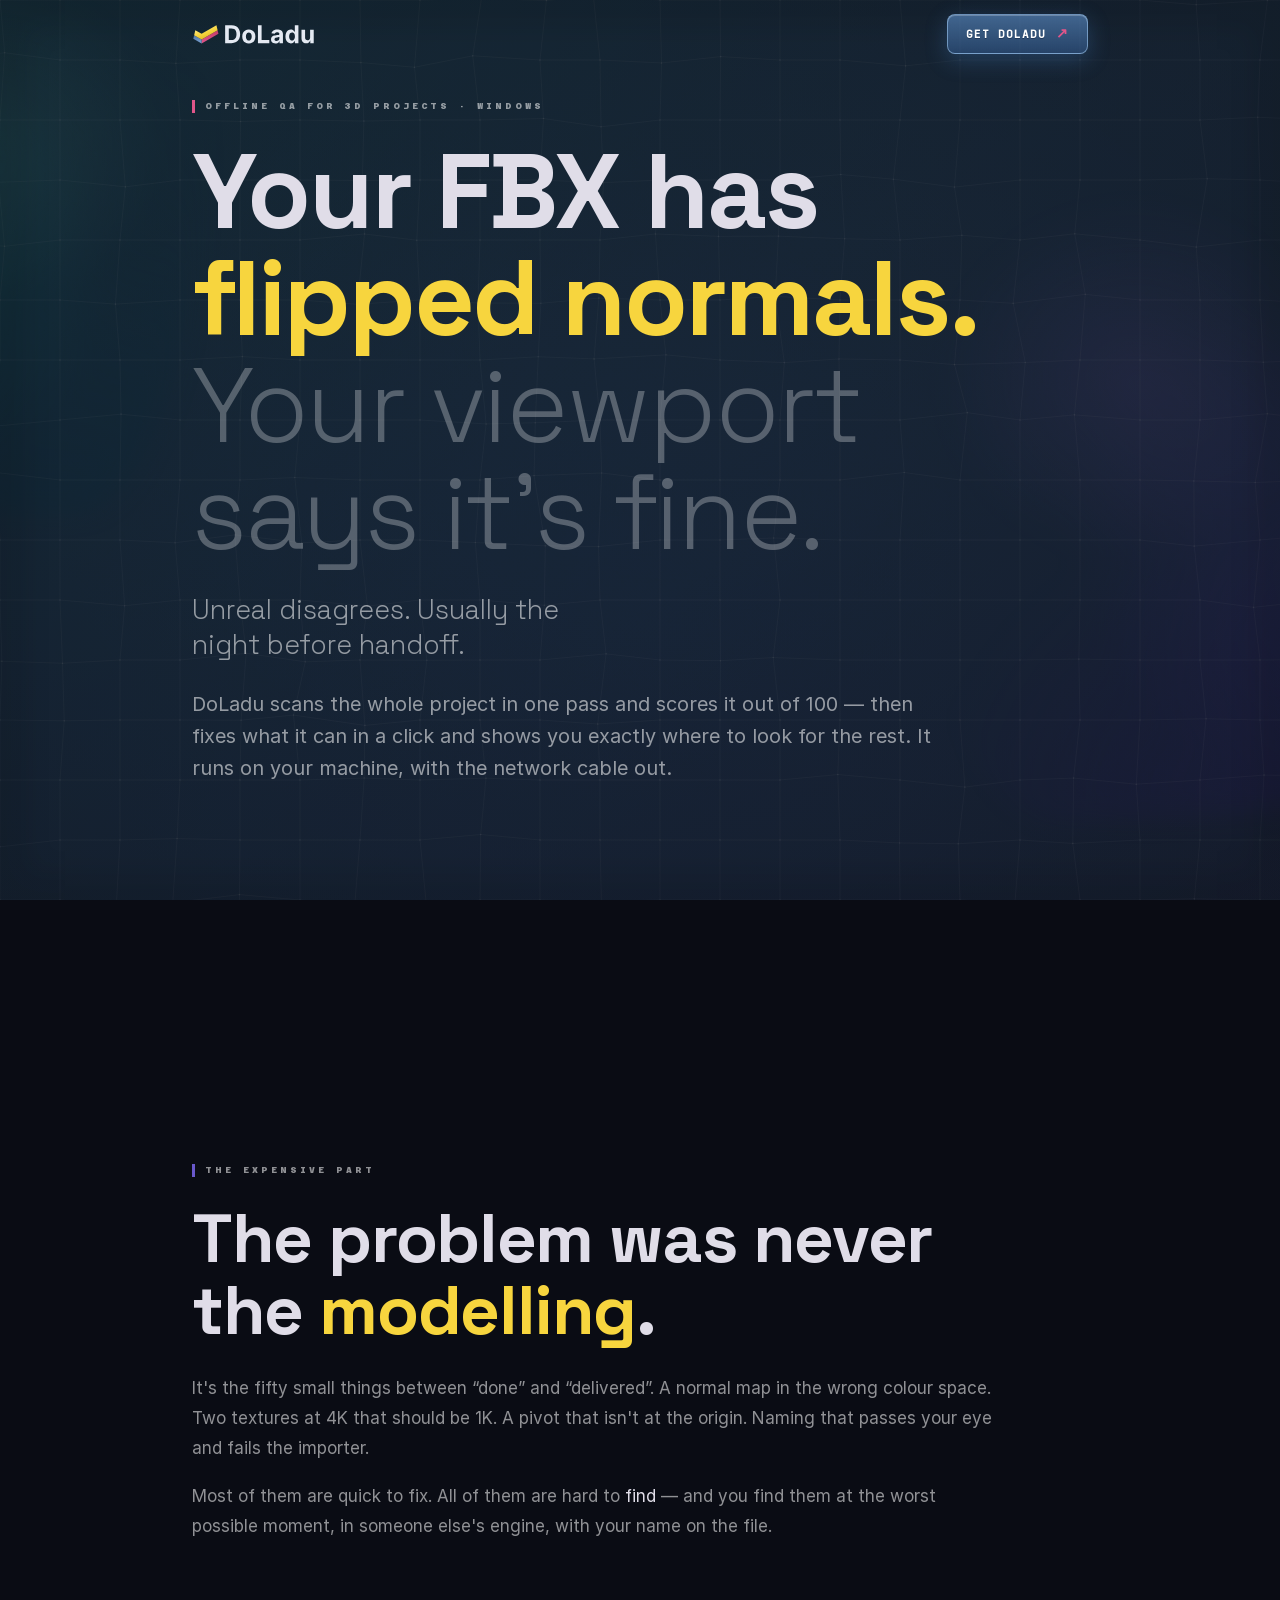
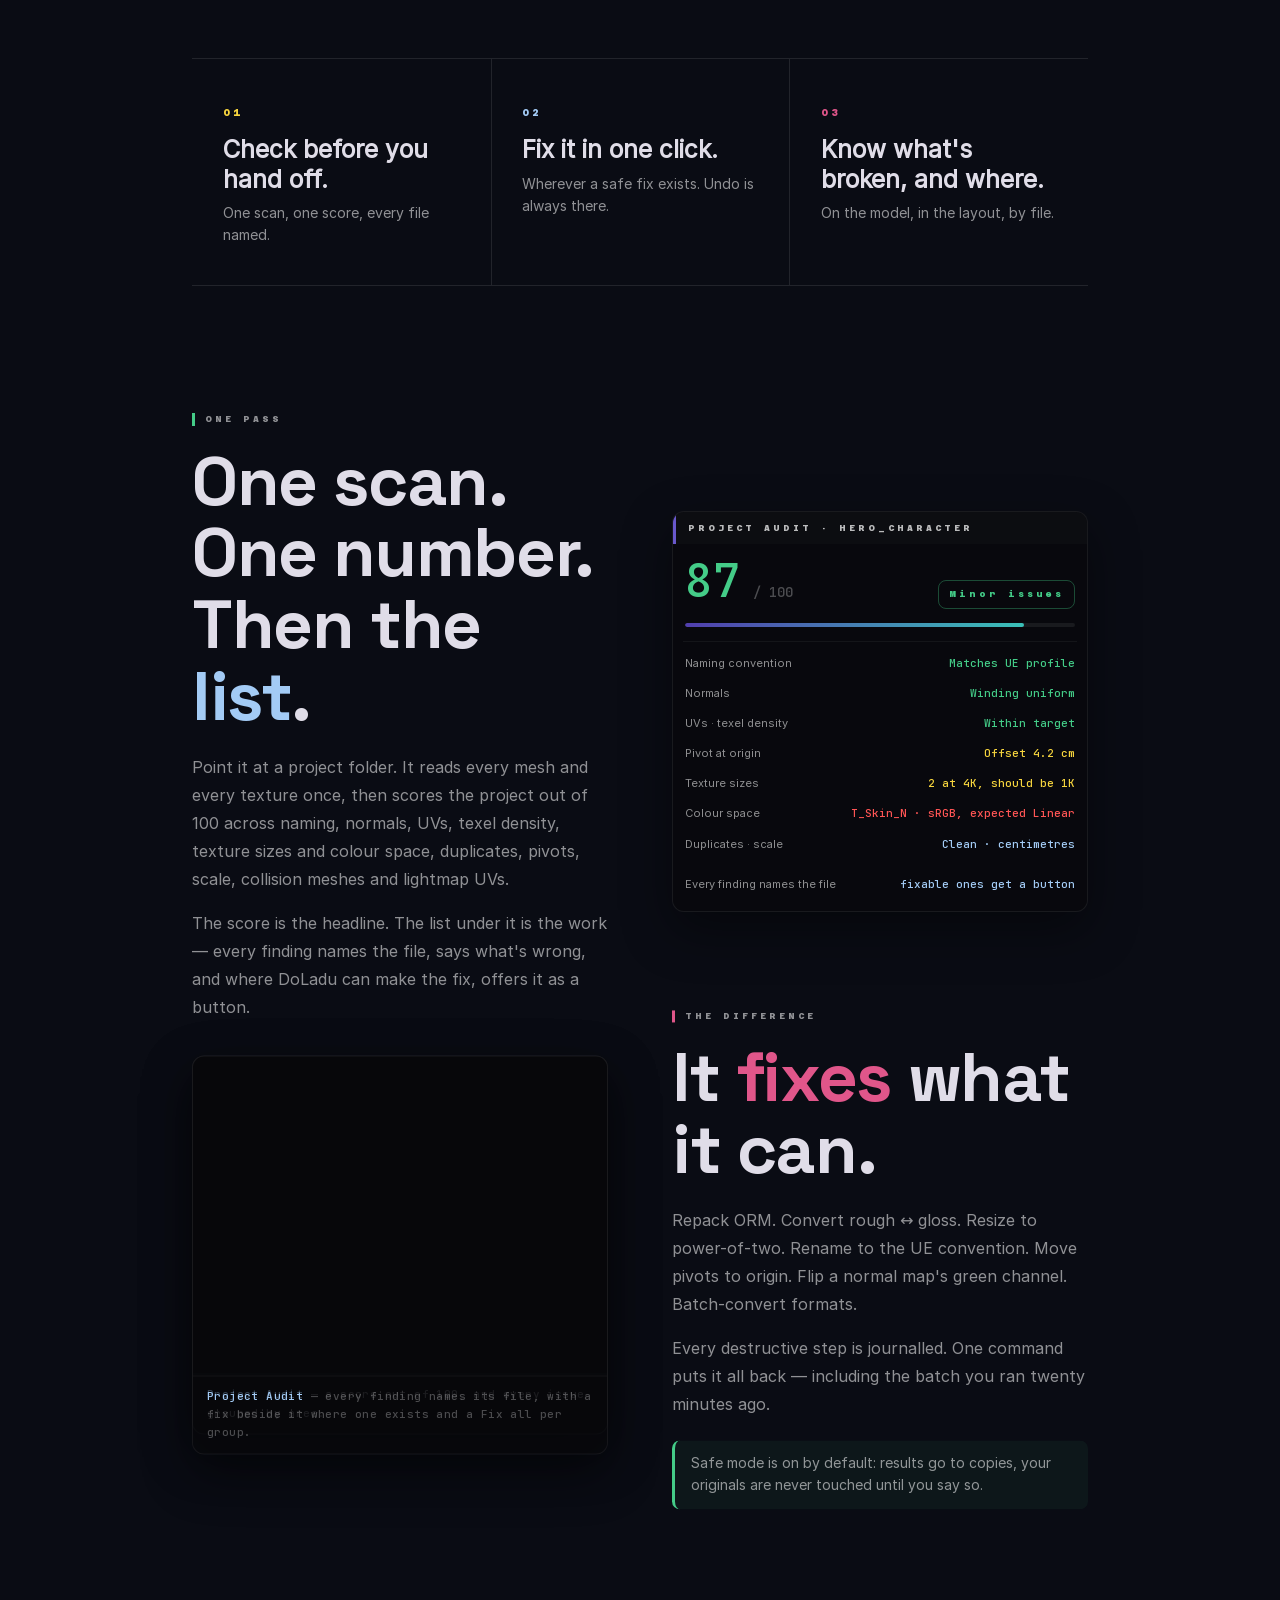
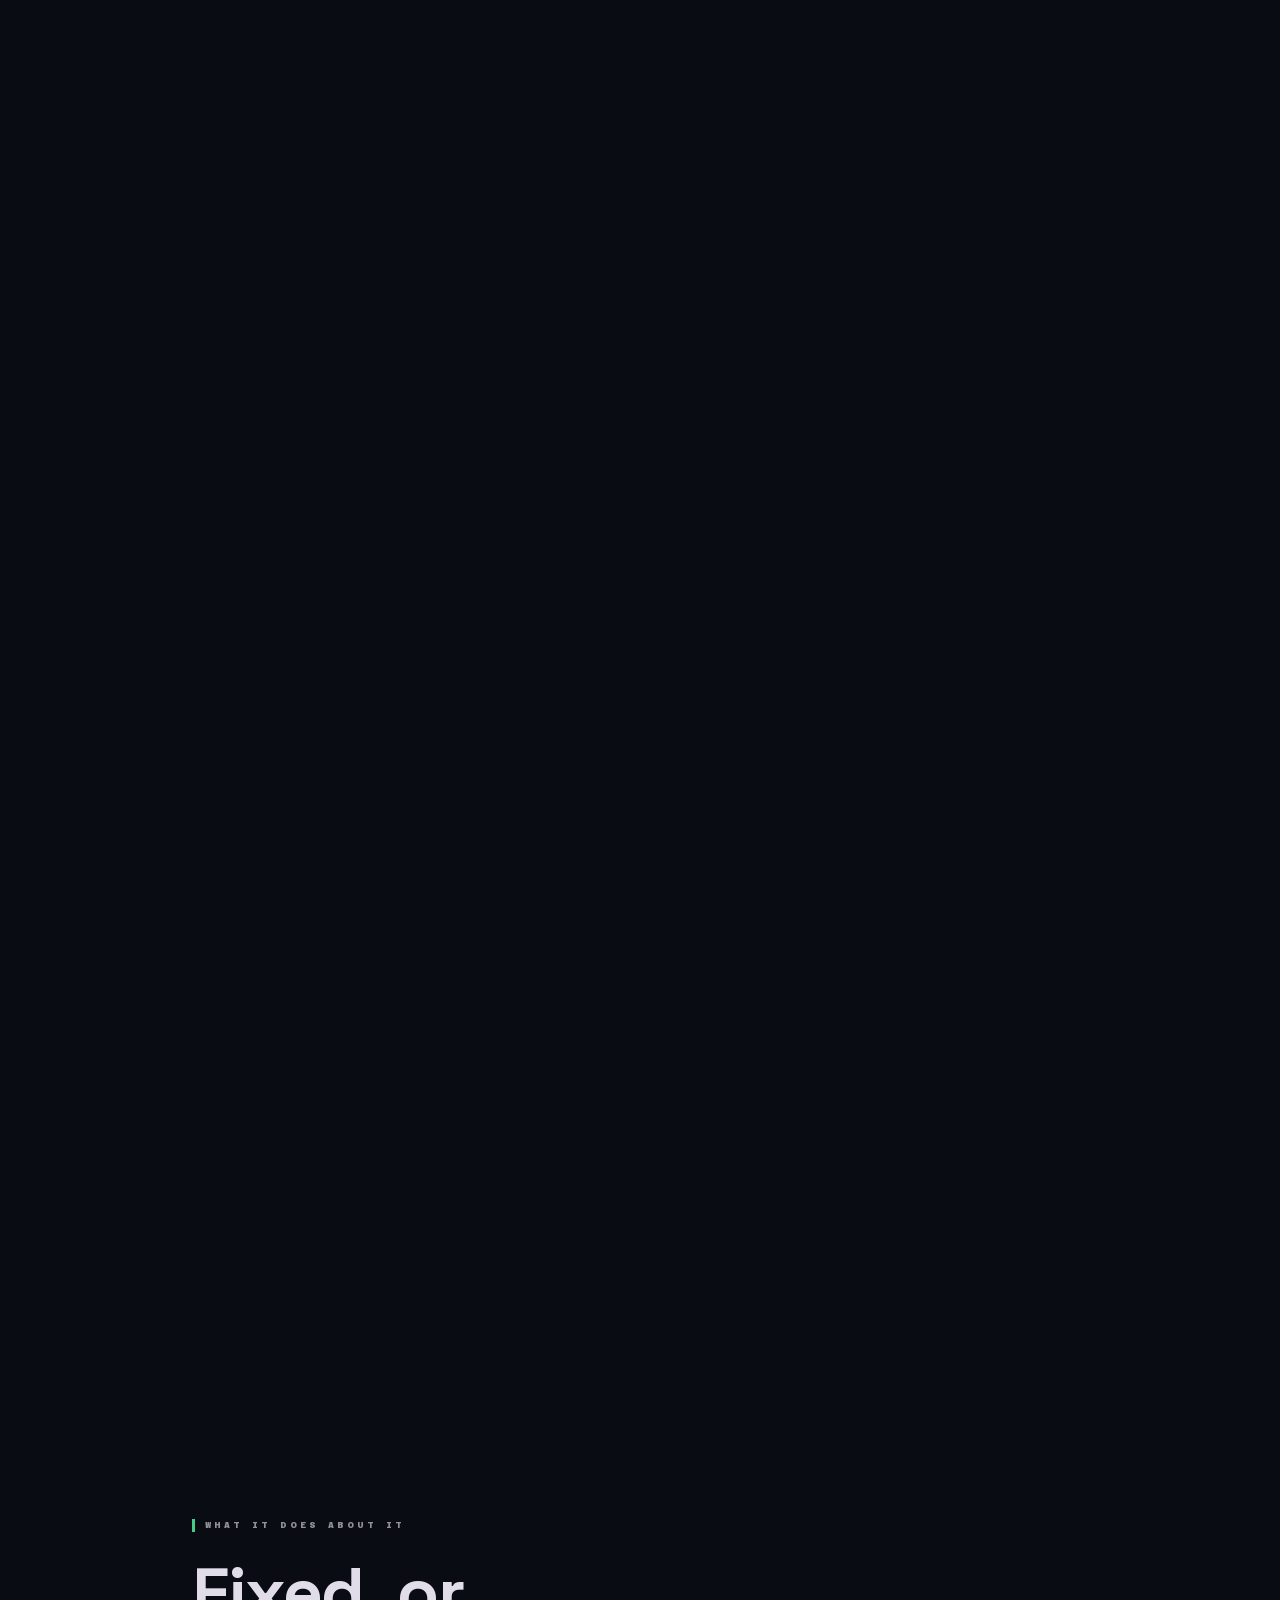
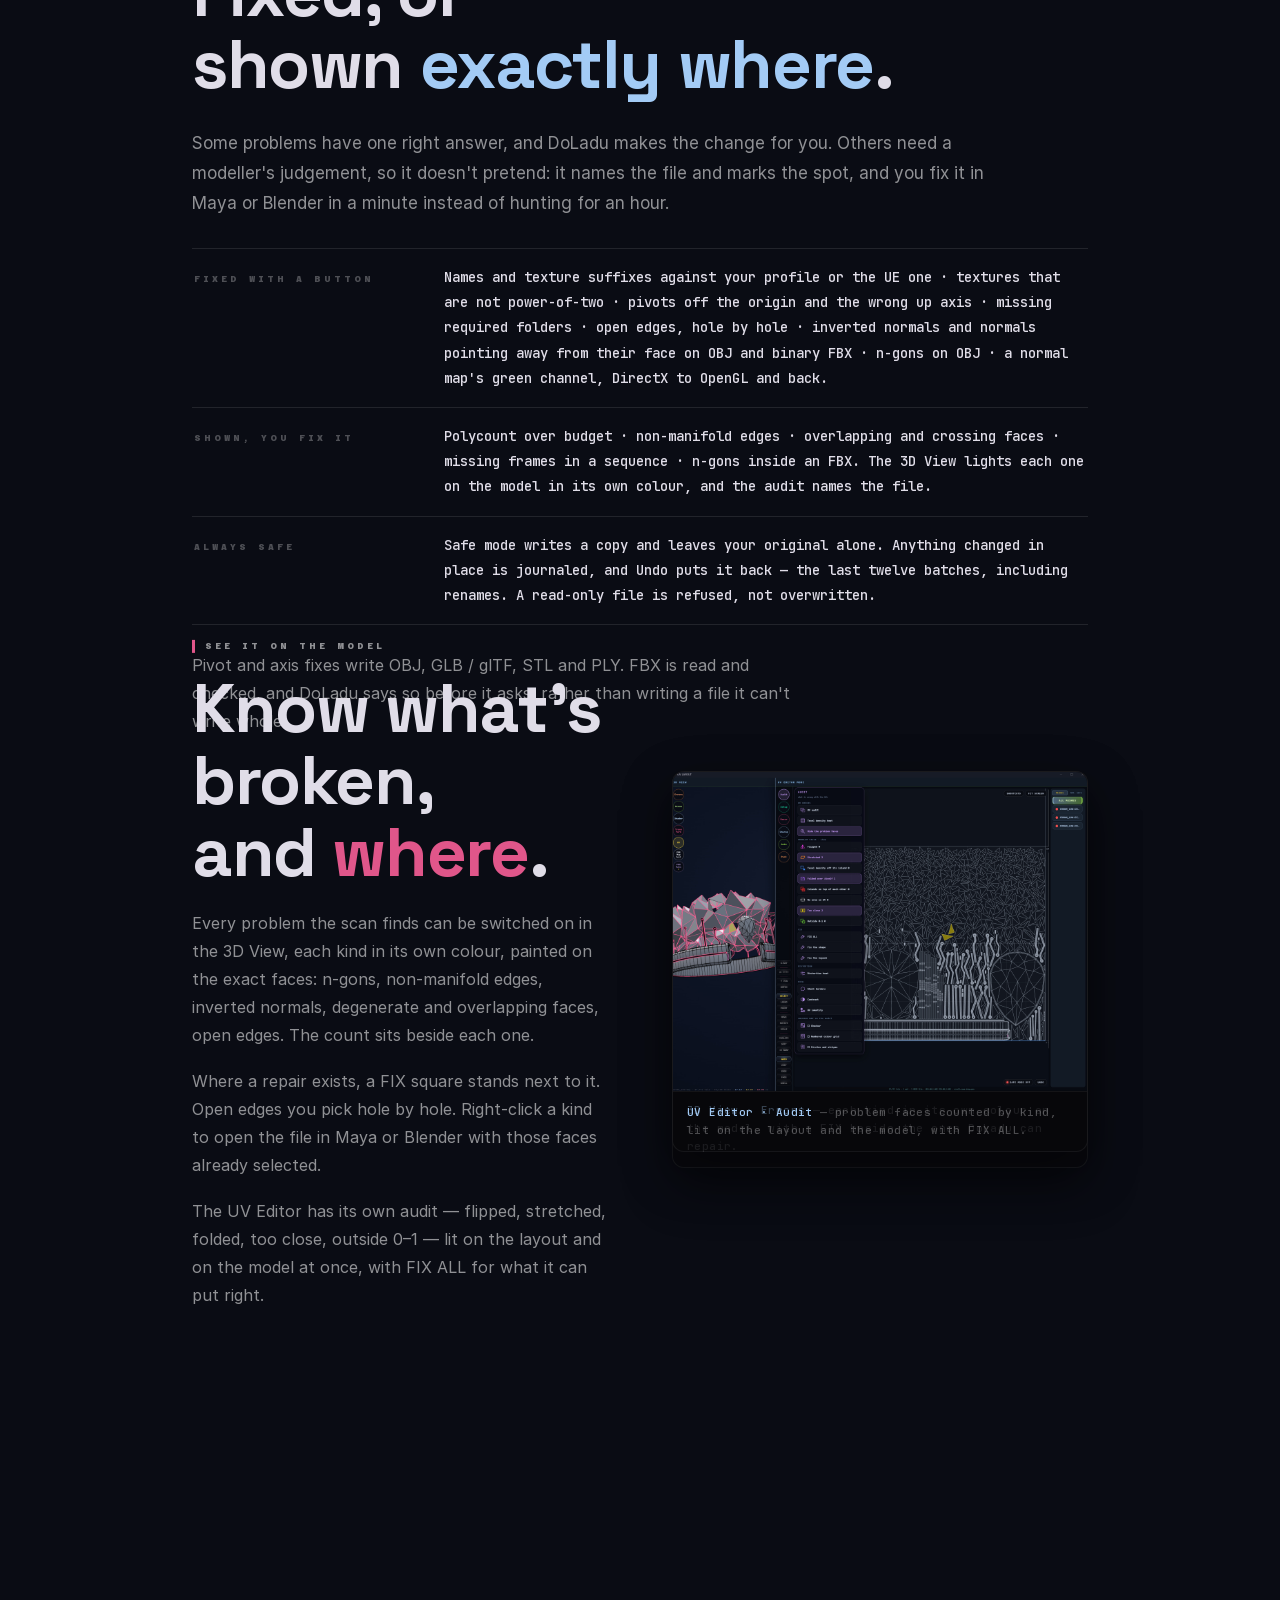
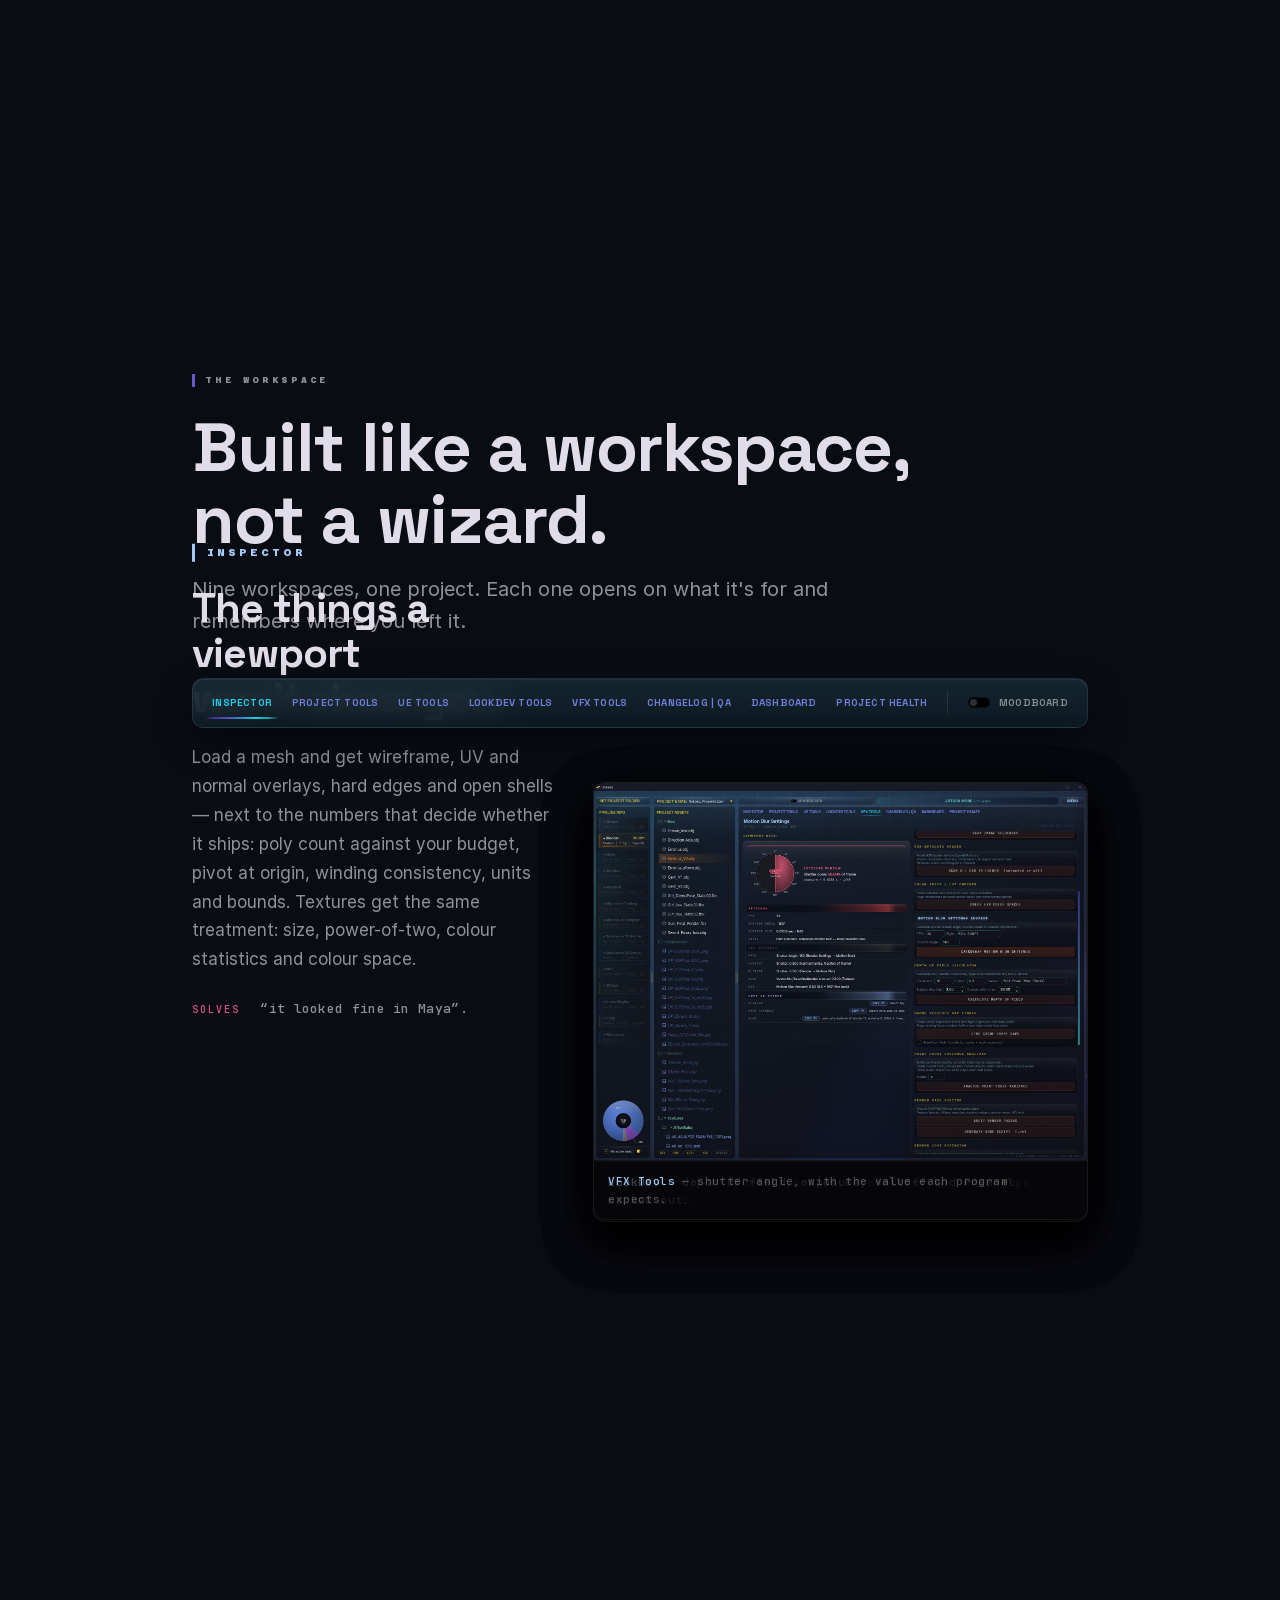
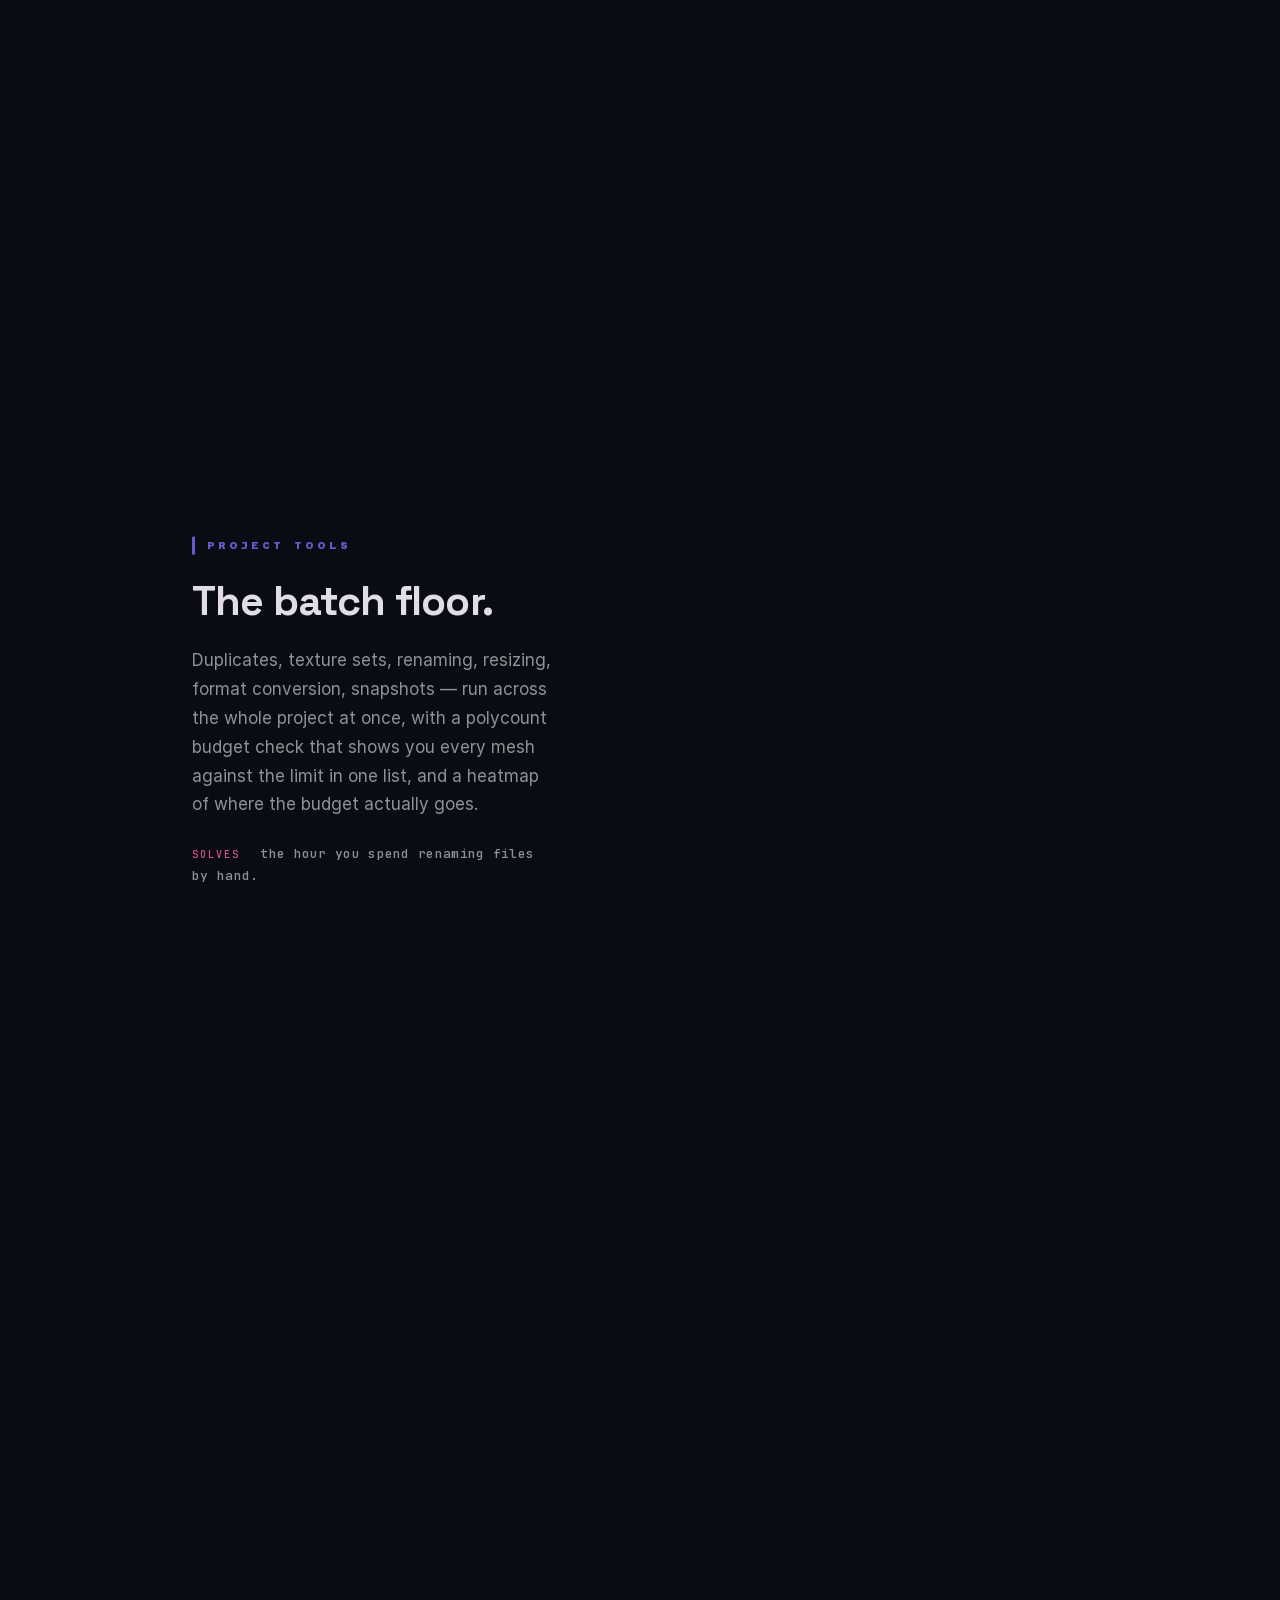
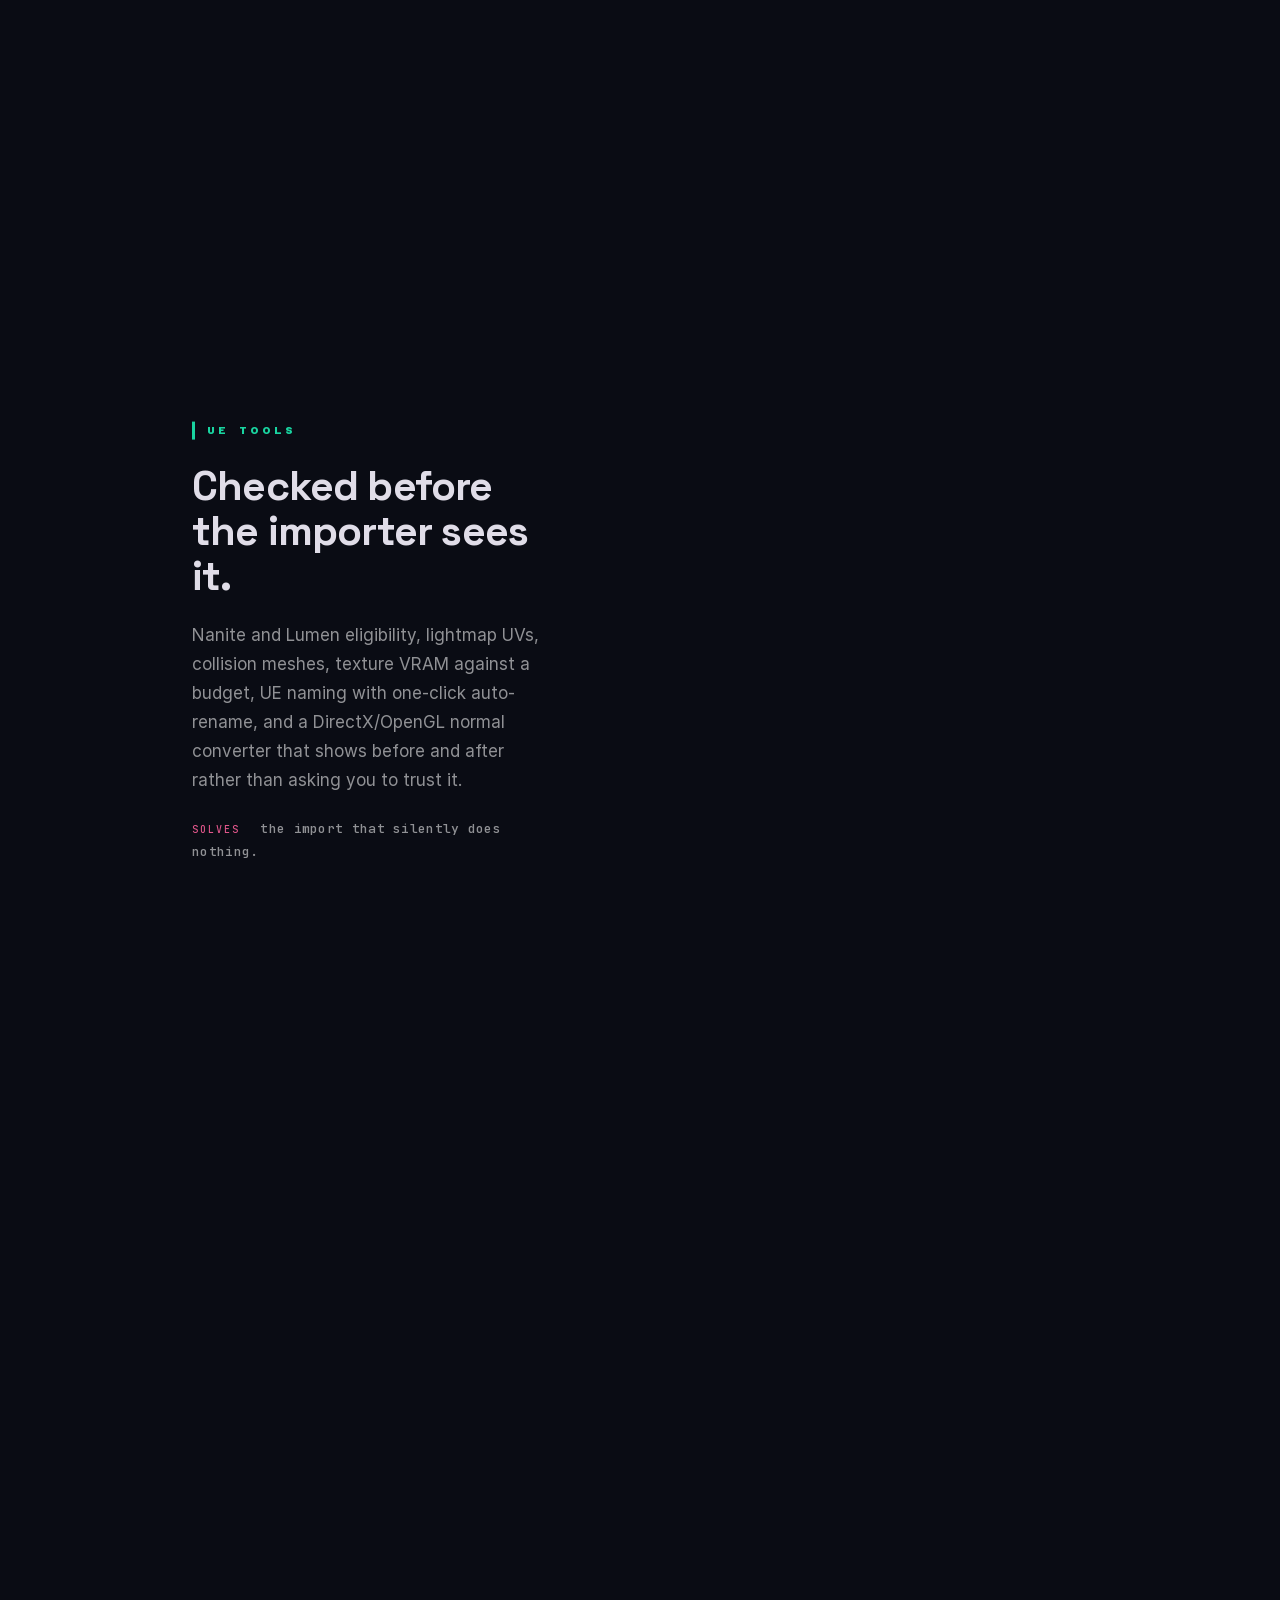
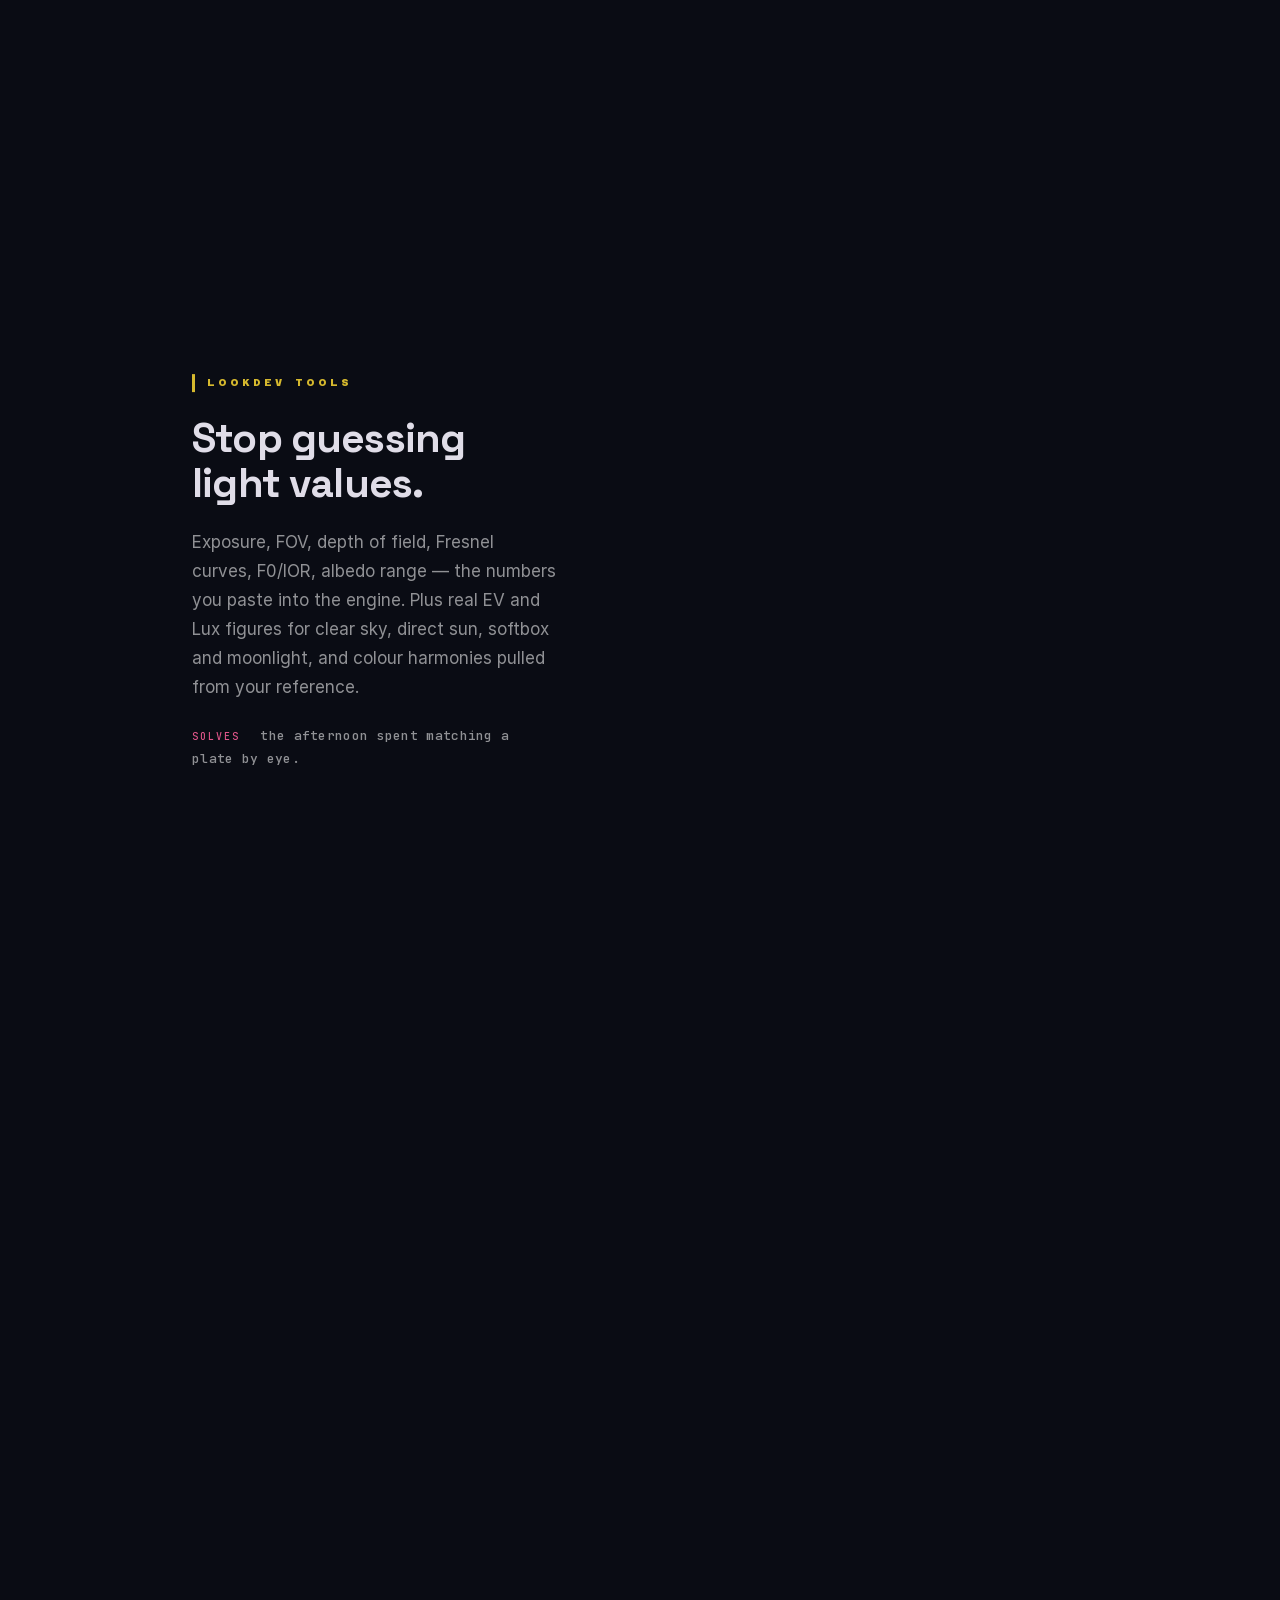
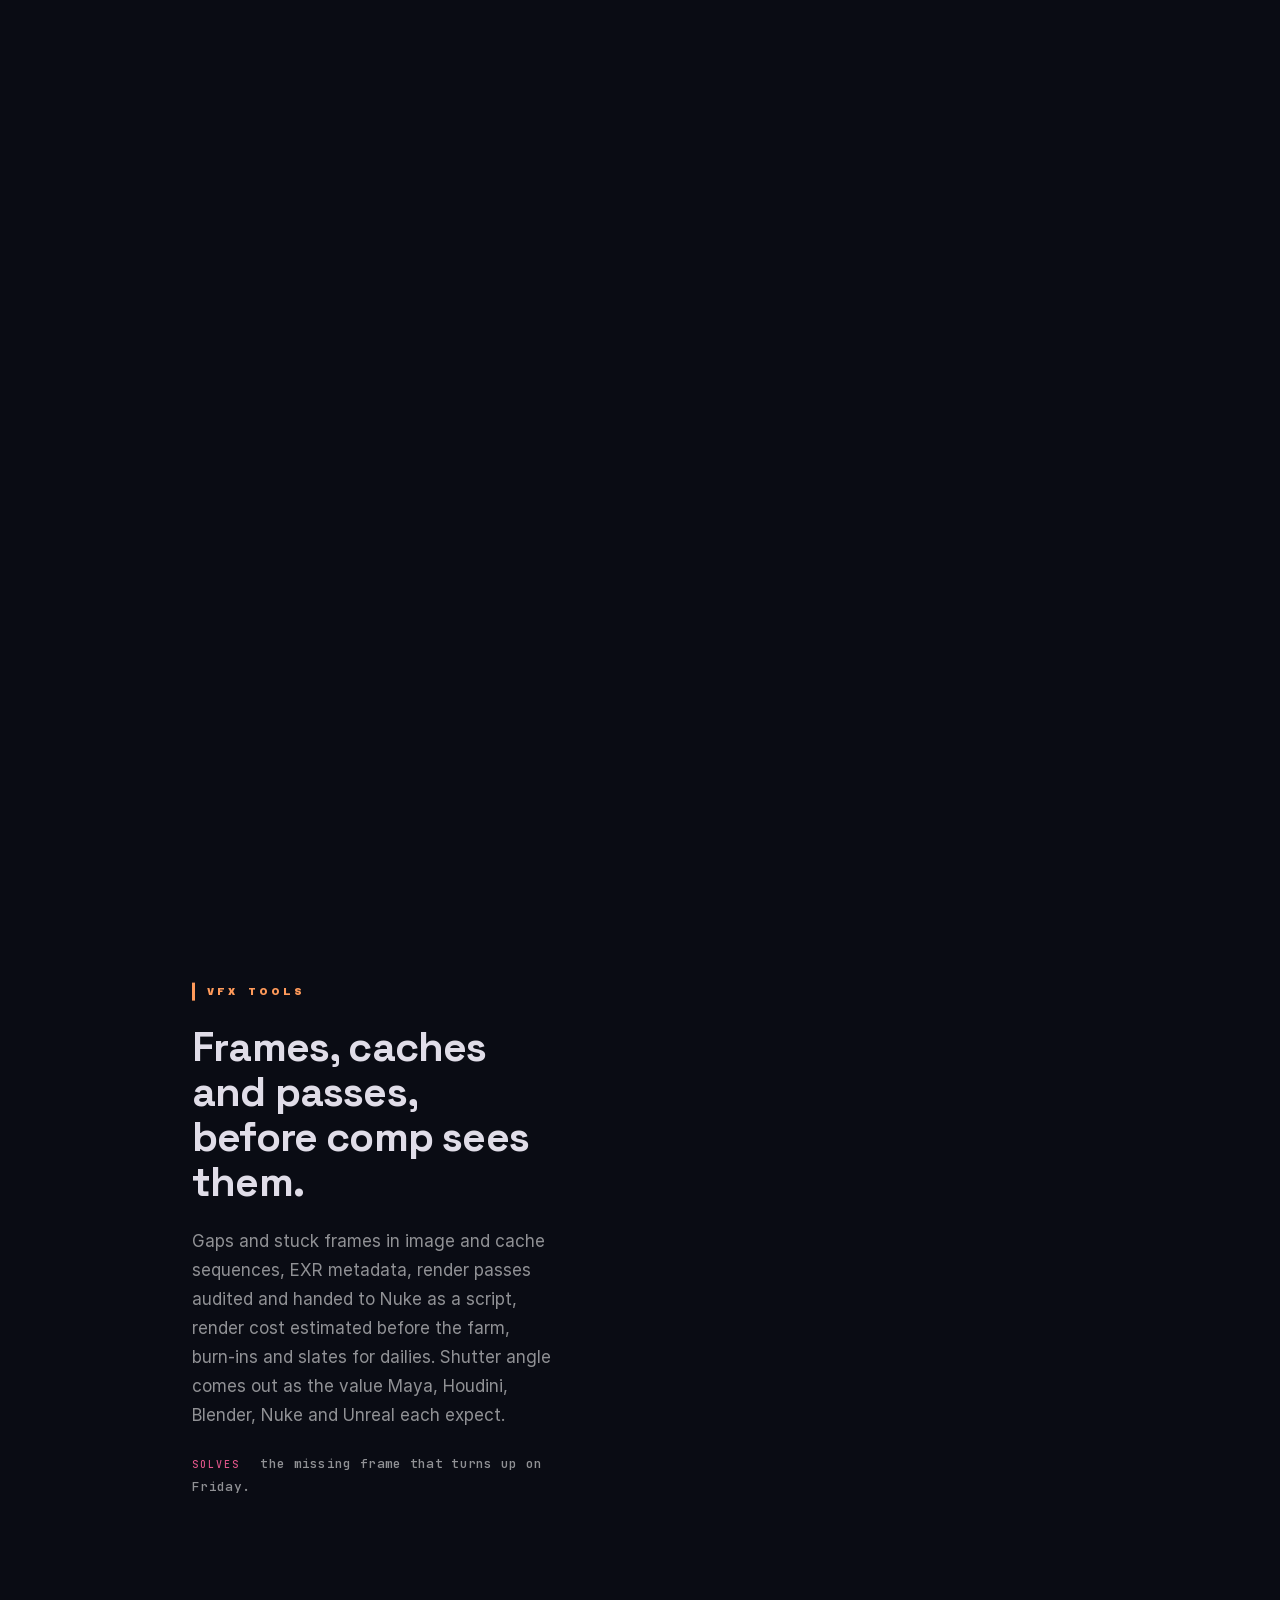
==== index.html @ 4774e4bf "Add files via upload" ====
<!doctype html>
<html lang="en">
<head>
<meta charset="utf-8">
<meta name="viewport" content="width=device-width, initial-scale=1">
<title>DoLadu — find what breaks the handoff, before the handoff</title>
<meta name="description" content="Offline Windows QA and cleanup for 3D projects. One scan scores naming, normals, UVs, texel density, textures, pivots and scale — fixes what it can, shows you the rest. Nothing leaves your machine.">
<meta name="robots" content="index,follow">
<link rel="canonical" href="https://getdoladu.com/">

<meta property="og:type" content="website">
<meta property="og:url" content="https://getdoladu.com/">
<meta property="og:title" content="DoLadu — find what breaks the handoff, before the handoff">
<meta property="og:description" content="Offline Windows QA and cleanup for 3D projects. One scan, one score, fixes where it can. Nothing leaves your machine.">
<meta property="og:image" content="https://getdoladu.com/assets/og-doladu.jpg">
<meta property="og:image:width" content="1200">
<meta property="og:image:height" content="630">
<meta property="og:image:alt" content="DoLadu — offline QA for 3D projects">
<meta name="twitter:card" content="summary_large_image">
<meta name="twitter:image" content="https://getdoladu.com/assets/og-doladu.jpg">

<link rel="icon" href="favicon.ico" sizes="any">
<link rel="icon" href="assets/doladu_mark.svg" type="image/svg+xml">
<link rel="icon" type="image/png" sizes="192x192" href="assets/doladu_256.png">
<link rel="apple-touch-icon" href="assets/doladu_256.png">

<link rel="stylesheet" href="css/portal.css?v=24">
<script>document.documentElement.className+=" js-reveal";</script>
</head>
<body>

<!-- Фон-сцена застосунку. neuralCanvas — жива сітка з хроматичним зсувом. -->
<div class="scene" aria-hidden="true">
    <div class="scene__base"></div>
    <div class="blob blob--purple"></div>
    <div class="blob blob--cyan"></div>
    <canvas id="neuralCanvas"></canvas>
    <div class="scene__dim"></div>
    <div class="scene__noise"></div>
    <div class="scene__vig"></div>
</div>

<header class="topbar" id="topbar">
    <div class="container topbar__in">
        <a class="brand" href="./" aria-label="DoLadu">
            <img src="assets/doladu_lockup.svg" alt="DoLadu">
        </a>
        <div class="topbar__right">
            <a class="btn btn--primary" href="https://doladu.lemonsqueezy.com/checkout/buy/a9c2a3e0-8431-41ec-8bfe-f57ba2a1a37d" target="_blank" rel="noopener noreferrer">Get DoLadu <span class="btn__arrow" aria-hidden="true">↗</span></a>
        </div>
    </div>
</header>

<div class="wrap">

    <!-- ============ 1 · ГЕРОЙ ============ -->
    <section class="hero" id="top">
        <div class="container">
            <p class="kicker kicker--pink reveal">Offline QA for 3D projects · Windows</p>
            <h1 class="h-display reveal" data-delay="1">
                Your FBX has<br>
                <span class="c-gold">flipped normals.</span><br>
                <span class="thin">Your viewport says it's fine.</span>
            </h1>
            <p class="hero__sub reveal" data-delay="2">
                Unreal disagrees. Usually the night before handoff.
            </p>
            <p class="lead reveal" data-delay="2">
                DoLadu scans the whole project in one pass and scores it out of 100 —
                then fixes what it can in a click and shows you exactly where to look for the rest. It runs on your machine, with the network cable out.
            </p>
            <div class="hero__cta reveal" data-delay="3">
                <a class="btn btn--primary" href="https://doladu.lemonsqueezy.com/checkout/buy/a9c2a3e0-8431-41ec-8bfe-f57ba2a1a37d" target="_blank" rel="noopener noreferrer">Get DoLadu <span class="btn__arrow" aria-hidden="true">↗</span></a>
                <a class="btn btn--ghost" href="#checks">See what it checks ↓</a>
            </div>
            <div class="hero__meta reveal" data-delay="4">
                <span><i class="dot"></i> No account, no cloud, no telemetry</span>
                <span><i class="dot dot--info"></i> Windows · one file</span>
                <span><i class="dot dot--pink"></i> Runs on your machine, not in a cloud</span>
            </div>
        </div>
        <div class="scroll-hint"><i></i> SCROLL</div>
    </section>


    <!-- ============ 2 · ПРОБЛЕМА (без згадки продукту — свідомо) ============ -->
    <section class="narrow">
        <div class="container">
            <p class="kicker reveal">The expensive part</p>
            <h2 class="h-big reveal" data-delay="1" style="margin-bottom:28px">The problem was never<br>the <span class="c-gold">modelling</span>.</h2>
            <p class="body-txt body-txt--wide reveal" data-delay="2">
                It's the fifty small things between “done” and “delivered”. A normal map in the
                wrong colour space. Two textures at 4K that should be 1K. A pivot that isn't at
                the origin. Naming that passes your eye and fails the importer.
            </p>
            <p class="body-txt body-txt--wide reveal" data-delay="2">
                Most of them are quick to fix. All of them are hard to <strong>find</strong> —
                and you find them at the worst possible moment, in someone else's engine,
                with your name on the file.
            </p>
        </div>
    </section>


    <!-- ============ THE THREE BEATS ============ -->
    <section class="beats-wrap">
        <div class="container">
            <div class="beats reveal">
                <div class="beat"><span class="beat__n">01</span><p class="beat__t">Check before you hand off.</p><p class="beat__s">One scan, one score, every file named.</p></div>
                <div class="beat"><span class="beat__n">02</span><p class="beat__t">Fix it in one click.</p><p class="beat__s">Wherever a safe fix exists. Undo is always there.</p></div>
                <div class="beat"><span class="beat__n">03</span><p class="beat__t">Know what's broken, and where.</p><p class="beat__s">On the model, in the layout, by file.</p></div>
            </div>
        </div>
    </section>


    <!-- ============ 3 · ОДИН ПРОХІД, ОДНА ОЦІНКА ============ -->
    <section>
        <div class="container">
            <div class="split split--reverse">
                <div class="split__media reveal reveal--right">
                    <!-- Відтворений інтерфейс, не скріншот (дизайн-система §6) -->
                    <div class="sec">
                        <div class="sec-title" style="--sec-accent:#6958CC">Project Audit · Hero_Character</div>
                        <div class="score">
                            <span class="score__num" data-count="87">0</span>
                            <span class="score__max">/ 100</span>
                            <span class="score__verdict">Minor issues</span>
                        </div>
                        <div class="bar"><i style="width:87%"></i></div>
                        <div class="sep"></div>
                        <div class="row"><span class="k">Naming convention</span><span class="v ok">Matches UE profile</span></div>
                        <div class="row"><span class="k">Normals</span><span class="v ok">Winding uniform</span></div>
                        <div class="row"><span class="k">UVs · texel density</span><span class="v ok">Within target</span></div>
                        <div class="row"><span class="k">Pivot at origin</span><span class="v warn">Offset 4.2 cm</span></div>
                        <div class="row"><span class="k">Texture sizes</span><span class="v warn">2 at 4K, should be 1K</span></div>
                        <div class="row"><span class="k">Colour space</span><span class="v err">T_Skin_N · sRGB, expected Linear</span></div>
                        <div class="row"><span class="k">Duplicates · scale</span><span class="v info">Clean · centimetres</span></div>
                        <div class="sec__foot">
                            <div class="row" style="padding-left:0;padding-right:0">
                                <span class="k">Every finding names the file</span>
                                <span class="v info">fixable ones get a button</span>
                            </div>
                        </div>
                    </div>
                </div>

                <div class="split__text reveal" data-delay="1">
                    <p class="kicker kicker--ok">One pass</p>
                    <h2 class="h-big">One scan.<br>One number.<br>Then the <span class="c-blue">list</span>.</h2>
                    <p class="body-txt">
                        Point it at a project folder. It reads every mesh and every texture once,
                        then scores the project out of 100 across naming, normals, UVs, texel density,
                        texture sizes and colour space, duplicates, pivots, scale, collision meshes
                        and lightmap UVs.
                    </p>
                    <p class="body-txt">
                        The score is the headline. The list under it is the work — every finding
                        names the file, says what's wrong, and where DoLadu can make the fix, offers it as a button.
                    </p>
                </div>
            </div>
        </div>
    </section>


    <!-- ============ 4 · ВИПРАВЛЯЄ, А НЕ ЛИШЕ СКАРЖИТЬСЯ ============ -->
    <section>
        <div class="container">
            <!-- Два знімки аудиту міняються по черзі: сцена пришпилена по центру,
                 поки під нею прокручується «доріжка» (висота росте з --n). -->
            <div class="swap" data-swap style="--n:2">
                <div class="split swap__stage">
                    <div class="swap__media">
                        <figure class="shot swap-shot is-active">
                            <img src="assets/shots/audit-01.jpg" width="1800" height="1380" loading="lazy" decoding="async"
                                 alt="DoLadu Project Audit: a score out of 100 and issues grouped by area — naming, texture sets, resolutions, poly budget, pivots">
                            <div class="shot__ph"><span class="ph-label">Screenshot slot</span><span class="ph-file">doladu/assets/shots/audit-01.jpg</span></div>
                            <figcaption><b>Project Audit</b> — a score out of 100, and every issue grouped by area.</figcaption>
                        </figure>
                        <figure class="shot swap-shot">
                            <img src="assets/shots/audit-02.jpg" width="1800" height="1387" loading="lazy" decoding="async"
                                 alt="DoLadu Project Audit: pivot, collision and normal problems listed by file, each with a fix button and a Fix all button per group">
                            <div class="shot__ph"><span class="ph-label">Screenshot slot</span><span class="ph-file">doladu/assets/shots/audit-02.jpg</span></div>
                            <figcaption><b>Project Audit</b> — every finding names its file, with a fix beside it where one exists and a Fix all per group.</figcaption>
                        </figure>
                    </div>

                    <div class="split__text">
                        <p class="kicker kicker--pink">The difference</p>
                        <h2 class="h-big">It <span class="c-pink">fixes</span> what it can.</h2>
                        <p class="body-txt">
                            Repack ORM. Convert rough ↔ gloss. Resize to power-of-two. Rename to the
                            UE convention. Move pivots to origin. Flip a normal map's green channel.
                            Batch-convert formats.
                        </p>
                        <p class="body-txt">
                            Every destructive step is journalled. One command puts it all back —
                            including the batch you ran twenty minutes ago.
                        </p>
                        <p class="note note--ok">
                            Safe mode is on by default: results go to copies, your originals are never
                            touched until you say so.
                        </p>
                    </div>
                </div>
            </div>
        </div>
    </section>


    <!-- ============ FIXED OR FLAGGED ============ -->
    <section class="narrow" id="fixed-or-flagged">
        <div class="container">
            <p class="kicker kicker--ok reveal">What it does about it</p>
            <h2 class="h-big reveal" data-delay="1" style="margin-bottom:28px">Fixed, or<br>shown <span class="c-blue">exactly where</span>.</h2>
            <p class="body-txt body-txt--wide reveal" data-delay="2">
                Some problems have one right answer, and DoLadu makes the change for you. Others
                need a modeller's judgement, so it doesn't pretend: it names the file and marks the
                spot, and you fix it in Maya or Blender in a minute instead of hunting for an hour.
            </p>
            <div class="fmt fmt--wide reveal" data-delay="2" style="margin-top:30px">
                <div class="fmt__row"><span class="fmt__k">Fixed with a button</span><span class="fmt__v">Names and texture suffixes against your profile or the UE one · textures that are not power-of-two · pivots off the origin and the wrong up axis · missing required folders · open edges, hole by hole · inverted normals and normals pointing away from their face on OBJ and binary FBX · n-gons on OBJ · a normal map's green channel, DirectX to OpenGL and back.</span></div>
                <div class="fmt__row"><span class="fmt__k">Shown, you fix it</span><span class="fmt__v">Polycount over budget · non-manifold edges · overlapping and crossing faces · missing frames in a sequence · n-gons inside an FBX. The 3D View lights each one on the model in its own colour, and the audit names the file.</span></div>
                <div class="fmt__row"><span class="fmt__k">Always safe</span><span class="fmt__v">Safe mode writes a copy and leaves your original alone. Anything changed in place is journaled, and Undo puts it back — the last twelve batches, including renames. A read-only file is refused, not overwritten.</span></div>
            </div>
            <p class="body-txt reveal" data-delay="3" style="margin-top:26px">
                Pivot and axis fixes write OBJ, GLB / glTF, STL and PLY. FBX is read and checked,
                and DoLadu says so before it asks, rather than writing a file it can't write whole.
            </p>
        </div>
    </section>


    <!-- ============ SEE IT ON THE MODEL ============ -->
    <section class="narrow" id="errors">
        <div class="container">
            <div class="swap" data-swap style="--n:2">
                <div class="split swap__stage">
                    <div class="split__text">
                        <p class="kicker kicker--pink">See it on the model</p>
                        <h2 class="h-big">Know what's broken,<br>and <span class="c-pink">where</span>.</h2>
                        <p class="body-txt">
                            Every problem the scan finds can be switched on in the 3D View, each kind
                            in its own colour, painted on the exact faces: n-gons, non-manifold edges,
                            inverted normals, degenerate and overlapping faces, open edges. The count
                            sits beside each one.
                        </p>
                        <p class="body-txt">
                            Where a repair exists, a FIX square stands next to it. Open edges you pick
                            hole by hole. Right-click a kind to open the file in Maya or Blender with
                            those faces already selected.
                        </p>
                        <p class="body-txt">
                            The UV Editor has its own audit — flipped, stretched, folded, too close,
                            outside 0–1 — lit on the layout and on the model at once, with FIX ALL for
                            what it can put right.
                        </p>
                    </div>
                    <div class="swap__media">
                        <figure class="shot swap-shot is-active">
                            <img src="assets/shots/errors-3d-01.jpg" width="2400" height="1836" loading="lazy" decoding="async"
                                 alt="DoLadu 3D View with the ERRORS panel open: n-gons, non-manifold edges, inverted normals, open edges and overlapping faces each with a count and a colour on the model, and FIX buttons beside the ones that can be repaired">
                            <figcaption><b>3D View · Errors</b> — each kind in its own colour on the model, with a FIX beside the ones DoLadu can repair.</figcaption>
                        </figure>
                        <figure class="shot swap-shot">
                            <img src="assets/shots/uv-errors-01.jpg" width="2400" height="1848" loading="lazy" decoding="async"
                                 alt="DoLadu UV Editor audit: UV checks, problem faces by kind with counts, FIX ALL, distortion heat, shell borders and checker maps, with the problem faces lit on the layout and the model">
                            <figcaption><b>UV Editor · Audit</b> — problem faces counted by kind, lit on the layout and the model, with FIX ALL.</figcaption>
                        </figure>
                    </div>
                </div>
            </div>
        </div>
    </section>


    <!-- ============ 5 · ШВИДКІСТЬ ============ -->
    <section>
        <div class="container">
            <div class="split split--reverse">
                <div class="split__media reveal reveal--left">
                    <div class="sec">
                        <div class="sec-title" style="--sec-accent:#40DED3">Measured · 2 meshes / 19 textures</div>
                        <div class="perf">
                            <div class="perf__row">
                                <span class="perf__label">First scan</span>
                                <span class="perf__track"><i class="perf__fill perf__fill--slow" data-w="100"></i></span>
                                <span class="perf__val">2.86 s</span>
                            </div>
                            <div class="perf__row">
                                <span class="perf__label">Every tool after</span>
                                <span class="perf__track"><i class="perf__fill perf__fill--fast" data-w="4"></i></span>
                                <span class="perf__val">0.06 s</span>
                            </div>
                            <div class="perf__row">
                                <span class="perf__label">Re-read</span>
                                <span class="perf__track"><i class="perf__fill perf__fill--fast" data-w="1"></i></span>
                                <span class="perf__val">0.001 s</span>
                            </div>
                        </div>
                        <p class="perf__note">
                            Measured on a real character, not estimated.
                        </p>
                    </div>
                </div>

                <div class="split__text reveal" data-delay="1">
                    <p class="kicker kicker--ue5">Speed</p>
                    <h2 class="h-big">Fast because<br>it reads once.</h2>
                    <p class="body-txt">
                        The first scan is cached. Every other tool reads from that cache instead of
                        touching the disk again.
                    </p>
                    <p class="body-txt">
                        That's the difference between a tool that stalls the app every time you click
                        something, and one that answers instantly.
                    </p>
                </div>
            </div>
        </div>
    </section>


    <!-- ============ 6 · ВКЛАДКИ — ЗОБРАЖЕННЯ ПО ОДНОМУ ============
         Текст прокручується, картинка стоїть на місці й змінюється:
         попередня гасне, наступна напливає. Над усім — смуга вкладок
         із самого застосунку: вона пришпилена, поки йде секція, і
         підсвічує вкладку, про яку зараз текст. Якщо в кроку кілька
         знімків, вони міняються всередині кроку (data-sub 0, 1, 2…),
         а висота кроку росте з їх кількістю (--n). -->
    <section class="ws" id="workspaces">
        <div class="container">
            <p class="kicker reveal">The workspace</p>
            <h2 class="h-big reveal" data-delay="1" style="margin-bottom:18px">Built like a workspace,<br>not a wizard.</h2>
            <p class="lead reveal" data-delay="2" style="margin-bottom:10px">
                Nine workspaces, one project. Each one opens on what it's for and remembers
                where you left it.
            </p>

            <!-- Смуга вкладок — як у застосунку: вісім вкладок і перемикач
                 Moodboard. Посилання ведуть до свого кроку нижче. -->
            <nav class="ws-tabs" aria-label="DoLadu workspaces">
                <div class="ws-tabs__bar">
                    <a class="ws-tabs__tab is-active" href="#ws-inspector" data-i="0">Inspector</a>
                    <a class="ws-tabs__tab" href="#ws-project-tools" data-i="1">Project Tools</a>
                    <a class="ws-tabs__tab" href="#ws-ue-tools" data-i="2">UE Tools</a>
                    <a class="ws-tabs__tab" href="#ws-lookdev" data-i="3">LookDev Tools</a>
                    <a class="ws-tabs__tab" href="#ws-vfx" data-i="4">VFX Tools</a>
                    <a class="ws-tabs__tab" href="#ws-changelog-qa" data-i="5">Changelog | QA</a>
                    <a class="ws-tabs__tab" href="#ws-dashboard" data-i="6">Dashboard</a>
                    <a class="ws-tabs__tab" href="#ws-project-health" data-i="7">Project Health</a>
                    <span class="ws-tabs__sep" aria-hidden="true"></span>
                    <a class="ws-tabs__mood" href="#moodboard"><i aria-hidden="true"></i>Moodboard</a>
                </div>
            </nav>

            <div class="ws__grid">
                <div class="ws__steps">
                    <article class="ws__step ws__step--long" id="ws-inspector" data-i="0" style="--n:2">
                        <div class="ws__pin">
                            <p class="ws__tab" style="--tab:#A3CBF5">Inspector</p>
                            <h3 class="h-mid">The things a viewport<br>won't show you.</h3>
                            <p class="body-txt">
                                Load a mesh and get wireframe, UV and normal overlays, hard edges and open
                                shells — next to the numbers that decide whether it ships: poly count against
                                your budget, pivot at origin, winding consistency, units and bounds. Textures
                                get the same treatment: size, power-of-two, colour statistics and colour space.
                            </p>
                            <p class="ws__solves"><span>Solves</span> “it looked fine in Maya”.</p>
                        </div>
                    </article>

                    <article class="ws__step ws__step--long" id="ws-project-tools" data-i="1" style="--n:2">
                        <div class="ws__pin">
                            <p class="ws__tab" style="--tab:#6958CC">Project Tools</p>
                            <h3 class="h-mid">The batch floor.</h3>
                            <p class="body-txt">
                                Duplicates, texture sets, renaming, resizing, format conversion, snapshots —
                                run across the whole project at once, with a polycount budget check that
                                shows you every mesh against the limit in one list, and a heatmap of where
                                the budget actually goes.
                            </p>
                            <p class="ws__solves"><span>Solves</span> the hour you spend renaming files by hand.</p>
                        </div>
                    </article>

                    <article class="ws__step ws__step--long" id="ws-ue-tools" data-i="2" style="--n:2">
                        <div class="ws__pin">
                            <p class="ws__tab" style="--tab:#19D4A0">UE Tools</p>
                            <h3 class="h-mid">Checked before<br>the importer sees it.</h3>
                            <p class="body-txt">
                                Nanite and Lumen eligibility, lightmap UVs, collision meshes, texture VRAM
                                against a budget, UE naming with one-click auto-rename, and a DirectX/OpenGL
                                normal converter that shows before and after rather than asking you to trust it.
                            </p>
                            <p class="ws__solves"><span>Solves</span> the import that silently does nothing.</p>
                        </div>
                    </article>

                    <article class="ws__step ws__step--long" id="ws-lookdev" data-i="3" style="--n:3">
                        <div class="ws__pin">
                            <p class="ws__tab" style="--tab:#D6B92E">LookDev Tools</p>
                            <h3 class="h-mid">Stop guessing<br>light values.</h3>
                            <p class="body-txt">
                                Exposure, FOV, depth of field, Fresnel curves, F0/IOR, albedo range — the
                                numbers you paste into the engine. Plus real EV and Lux figures for clear sky,
                                direct sun, softbox and moonlight, and colour harmonies pulled from your
                                reference.
                            </p>
                            <p class="ws__solves"><span>Solves</span> the afternoon spent matching a plate by eye.</p>
                        </div>
                    </article>

                    <article class="ws__step ws__step--long" id="ws-vfx" data-i="4" style="--n:3">
                        <div class="ws__pin">
                            <p class="ws__tab" style="--tab:#FF9A5A">VFX Tools</p>
                            <h3 class="h-mid">Frames, caches and passes,<br>before comp sees them.</h3>
                            <p class="body-txt">
                                Gaps and stuck frames in image and cache sequences, EXR metadata, render
                                passes audited and handed to Nuke as a script, render cost estimated before
                                the farm, burn-ins and slates for dailies. Shutter angle comes out as the
                                value Maya, Houdini, Blender, Nuke and Unreal each expect.
                            </p>
                            <p class="ws__solves"><span>Solves</span> the missing frame that turns up on Friday.</p>
                        </div>
                    </article>

                    <article class="ws__step ws__step--long" id="ws-changelog-qa" data-i="5" style="--n:2">
                        <div class="ws__pin">
                            <p class="ws__tab" style="--tab:#FF5555">Changelog | QA</p>
                            <h3 class="h-mid">What changed,<br>and what's still wrong.</h3>
                            <p class="body-txt">
                                What changed in the project since the baseline you set — files added, modified
                                and deleted — beside the full warning scan, with every error and warning named
                                by file and exported as Markdown, HTML or a CSV you can send. Numbered snapshots
                                keep versions of the asset files, and every file operation can be undone.
                            </p>
                            <p class="ws__solves"><span>Solves</span> the review where nobody knows what changed since Tuesday.</p>
                        </div>
                    </article>

                    <article class="ws__step" id="ws-dashboard" data-i="6">
                        <p class="ws__tab" style="--tab:#40DED3">Dashboard</p>
                        <h3 class="h-mid">Where the hours<br>actually went.</h3>
                        <p class="body-txt">
                            Time on the project by program and by pipeline stage, the deadline counting
                            down, breaks and focus sprints, a week of productivity and a month heatmap —
                            and the task list, kept next to the work it's about.
                        </p>
                        <p class="ws__solves"><span>Solves</span> the timesheet rebuilt from memory on Friday.</p>
                    </article>

                    <article class="ws__step ws__step--long" id="ws-project-health" data-i="7" style="--n:2">
                        <div class="ws__pin">
                            <p class="ws__tab" style="--tab:#44CC88">Project Health</p>
                            <h3 class="h-mid">Getting better,<br>or just bigger?</h3>
                            <p class="body-txt">
                                Pipeline progress, mesh health, poly and texel budgets, VRAM readiness and a
                                burn chart against the deadline, with a forecast of whether you'll make it.
                                The score over time, so you can see which way the project is going.
                            </p>
                            <p class="ws__solves"><span>Solves</span> “are we on track?” answered with numbers.</p>
                        </div>
                    </article>
                </div>

                <div class="ws__media">
                    <div class="ws__sticky">
                        <figure class="shot ws__shot is-active" data-i="0" data-sub="0">
                            <img src="assets/shots/inspector-01.jpg" width="1800" height="1381" loading="lazy" decoding="async" alt="DoLadu Inspector on a mesh: polycount against budget, LOD analysis, pivot, winding, dimensions and FBX metadata">
                            <div class="shot__ph"><span class="ph-label">Screenshot slot</span><span class="ph-file">doladu/assets/shots/inspector-01.jpg</span></div>
                            <figcaption><b>Inspector</b> — budget, topology and metadata for a mesh, on one screen.</figcaption>
                        </figure>
                        <figure class="shot ws__shot" data-i="0" data-sub="1">
                            <img src="assets/shots/inspector-02.jpg" width="1800" height="1380" loading="lazy" decoding="async" alt="DoLadu Inspector on a texture: resolution, power-of-two check, colour statistics and colour space, with a preview">
                            <div class="shot__ph"><span class="ph-label">Screenshot slot</span><span class="ph-file">doladu/assets/shots/inspector-02.jpg</span></div>
                            <figcaption><b>Inspector</b> — textures get the same check: size, power-of-two, colour and colour space.</figcaption>
                        </figure>
                        <figure class="shot ws__shot" data-i="1" data-sub="0">
                            <img src="assets/shots/project-tools-01.jpg" width="1800" height="1381" loading="lazy" decoding="async" alt="DoLadu Project Tools: polycount budget check listing every mesh against the limit">
                            <div class="shot__ph"><span class="ph-label">Screenshot slot</span><span class="ph-file">doladu/assets/shots/project-tools-01.jpg</span></div>
                            <figcaption><b>Project Tools</b> — every mesh against the polycount budget, in one list.</figcaption>
                        </figure>
                        <figure class="shot ws__shot" data-i="1" data-sub="1">
                            <img src="assets/shots/project-tools-02.jpg" width="1800" height="1381" loading="lazy" decoding="async" alt="DoLadu Project Tools: polycount heatmap and distribution of meshes per budget bucket">
                            <div class="shot__ph"><span class="ph-label">Screenshot slot</span><span class="ph-file">doladu/assets/shots/project-tools-02.jpg</span></div>
                            <figcaption><b>Project Tools</b> — where the budget goes: distribution and a heatmap per mesh.</figcaption>
                        </figure>
                        <figure class="shot ws__shot" data-i="2" data-sub="0">
                            <img src="assets/shots/ue-01.jpg" width="1800" height="1383" loading="lazy" decoding="async" alt="DoLadu UE Tools: UE5 naming convention check with a suggested name and fix button for every file">
                            <div class="shot__ph"><span class="ph-label">Screenshot slot</span><span class="ph-file">doladu/assets/shots/ue-01.jpg</span></div>
                            <figcaption><b>UE Tools</b> — UE naming checked, with a suggested name and a fix beside every file.</figcaption>
                        </figure>
                        <figure class="shot ws__shot" data-i="2" data-sub="1">
                            <img src="assets/shots/ue-02.jpg" width="1800" height="1380" loading="lazy" decoding="async" alt="DoLadu UE Tools: texture VRAM budget by compression format and the heaviest textures">
                            <div class="shot__ph"><span class="ph-label">Screenshot slot</span><span class="ph-file">doladu/assets/shots/ue-02.jpg</span></div>
                            <figcaption><b>UE Tools</b> — texture VRAM against the budget, by format and by heaviest map.</figcaption>
                        </figure>
                        <figure class="shot ws__shot" data-i="3" data-sub="0">
                            <img src="assets/shots/lookdev-01.jpg" width="1800" height="1380" loading="lazy" decoding="async" alt="DoLadu LookDev Tools: colour harmony wheel, colour picker and palettes extracted from reference">
                            <div class="shot__ph"><span class="ph-label">Screenshot slot</span><span class="ph-file">doladu/assets/shots/lookdev-01.jpg</span></div>
                            <figcaption><b>LookDev</b> — colour harmony and palettes from your reference.</figcaption>
                        </figure>
                        <figure class="shot ws__shot" data-i="3" data-sub="1">
                            <img src="assets/shots/lookdev-02.jpg" width="1800" height="1381" loading="lazy" decoding="async" alt="DoLadu LookDev Tools: F0 and IOR calculator with reference values for common materials">
                            <div class="shot__ph"><span class="ph-label">Screenshot slot</span><span class="ph-file">doladu/assets/shots/lookdev-02.jpg</span></div>
                            <figcaption><b>LookDev</b> — F0 and IOR to specular, with reference values for common materials.</figcaption>
                        </figure>
                        <figure class="shot ws__shot" data-i="3" data-sub="2">
                            <img src="assets/shots/lookdev-03.jpg" width="1800" height="1383" loading="lazy" decoding="async" alt="DoLadu LookDev Tools: depth of field result and the EV, FOV, light falloff and Fresnel calculators">
                            <div class="shot__ph"><span class="ph-label">Screenshot slot</span><span class="ph-file">doladu/assets/shots/lookdev-03.jpg</span></div>
                            <figcaption><b>LookDev</b> — depth of field, exposure, falloff and Fresnel, worked out.</figcaption>
                        </figure>
                        <figure class="shot ws__shot" data-i="4" data-sub="0">
                            <img src="assets/shots/vfx-01.jpg" width="1800" height="1377" loading="lazy" decoding="async" alt="DoLadu VFX Tools: motion blur settings with the shutter value each program expects">
                            <div class="shot__ph"><span class="ph-label">Screenshot slot</span><span class="ph-file">doladu/assets/shots/vfx-01.jpg</span></div>
                            <figcaption><b>VFX Tools</b> — shutter angle, with the value each program expects.</figcaption>
                        </figure>
                        <figure class="shot ws__shot" data-i="4" data-sub="1">
                            <img src="assets/shots/vfx-02.jpg" width="1800" height="1381" loading="lazy" decoding="async" alt="DoLadu VFX Tools: frame range calculator with handles, timecode and playblast settings">
                            <div class="shot__ph"><span class="ph-label">Screenshot slot</span><span class="ph-file">doladu/assets/shots/vfx-02.jpg</span></div>
                            <figcaption><b>VFX Tools</b> — frame range, handles and timecode, with sequence checks beside it.</figcaption>
                        </figure>
                        <figure class="shot ws__shot" data-i="4" data-sub="2">
                            <img src="assets/shots/vfx-03.jpg" width="1800" height="1393" loading="lazy" decoding="async" alt="DoLadu VFX Tools: render cost estimate with a farm timeline and burn-in generator">
                            <div class="shot__ph"><span class="ph-label">Screenshot slot</span><span class="ph-file">doladu/assets/shots/vfx-03.jpg</span></div>
                            <figcaption><b>VFX Tools</b> — render cost estimated before the job goes to the farm.</figcaption>
                        </figure>
                        <figure class="shot ws__shot" data-i="5" data-sub="0">
                            <img src="assets/shots/changelog-01.jpg" width="1800" height="1385" loading="lazy" decoding="async" alt="DoLadu QA scan results: errors and warnings, each with its file and the limit it broke">
                            <div class="shot__ph"><span class="ph-label">Screenshot slot</span><span class="ph-file">doladu/assets/shots/changelog-01.jpg</span></div>
                            <figcaption><b>Changelog | QA</b> — every error and warning with its file; the report exports to CSV.</figcaption>
                        </figure>
                        <figure class="shot ws__shot" data-i="5" data-sub="1">
                            <img src="assets/shots/changelog-02.jpg" width="1800" height="1378" loading="lazy" decoding="async" alt="DoLadu Changelog: files added, modified and deleted since the baseline, with an activity calendar">
                            <div class="shot__ph"><span class="ph-label">Screenshot slot</span><span class="ph-file">doladu/assets/shots/changelog-02.jpg</span></div>
                            <figcaption><b>Changelog | QA</b> — what changed in the project since the baseline.</figcaption>
                        </figure>
                        <figure class="shot ws__shot" data-i="6" data-sub="0">
                            <img src="assets/shots/dashboard.jpg" width="1800" height="1382" loading="lazy" decoding="async" alt="DoLadu Dashboard: pipeline stages, deadline countdown, weekly productivity and task list">
                            <div class="shot__ph"><span class="ph-label">Screenshot slot</span><span class="ph-file">doladu/assets/shots/dashboard.jpg</span></div>
                            <figcaption><b>Dashboard</b> — time, deadline and tasks for the project.</figcaption>
                        </figure>
                        <figure class="shot ws__shot" data-i="7" data-sub="0">
                            <img src="assets/shots/project-health-01.jpg" width="1800" height="1380" loading="lazy" decoding="async" alt="DoLadu Project Health mid-project: pipeline progress, mesh health, deadline forecast">
                            <div class="shot__ph"><span class="ph-label">Screenshot slot</span><span class="ph-file">doladu/assets/shots/project-health-01.jpg</span></div>
                            <figcaption><b>Project Health</b> — mid-project, with a forecast for the deadline.</figcaption>
                        </figure>
                        <figure class="shot ws__shot" data-i="7" data-sub="1">
                            <img src="assets/shots/project-health-02.jpg" width="1800" height="1375" loading="lazy" decoding="async" alt="DoLadu Project Health at the end: pipeline 100%, delivered against schedule">
                            <div class="shot__ph"><span class="ph-label">Screenshot slot</span><span class="ph-file">doladu/assets/shots/project-health-02.jpg</span></div>
                            <figcaption><b>Project Health</b> — the same screen at delivery.</figcaption>
                        </figure>
                    </div>
                </div>
            </div>
        </div>
    </section>


    <!-- ============ 7 · ЩО САМЕ ПЕРЕВІРЯЄ — ШТОРКИ З ХЕШТЕГАМИ ============ -->
    <section id="checks">
        <div class="container">
            <p class="kicker reveal">What one scan covers</p>
            <h2 class="h-big reveal" data-delay="1" style="margin-bottom:46px">Ten checks,<br>one pass over the folder.</h2>

            <div class="acc reveal" data-delay="1">
                <div class="acc__item is-open">
                    <button class="acc__head" type="button" aria-expanded="true">
                        <span class="acc__title"><i>#</i>naming <i>#</i>duplicates</span>
                        <span class="acc__sign" aria-hidden="true"></span>
                    </button>
                    <div class="acc__panel"><div class="acc__inner">
                        Files checked against a naming profile — prefixes, texture suffixes, packed maps —
                        with auto-rename offered for files that don't conform. Duplicate assets and
                        oversized files surfaced in the same pass, so you find the copy of a copy before
                        it ships with the rest.
                    </div></div>
                </div>

                <div class="acc__item">
                    <button class="acc__head" type="button" aria-expanded="false">
                        <span class="acc__title"><i>#</i>normals <i>#</i>colourspace</span>
                        <span class="acc__sign" aria-hidden="true"></span>
                    </button>
                    <div class="acc__panel"><div class="acc__inner">
                        Winding consistency, so flipped faces are named rather than discovered in
                        engine. Green channel direction for DirectX against OpenGL, with a before/after
                        preview. Colour space per map — a normal map sitting in sRGB is caught here,
                        not in a lighting review.
                    </div></div>
                </div>

                <div class="acc__item">
                    <button class="acc__head" type="button" aria-expanded="false">
                        <span class="acc__title"><i>#</i>uvs <i>#</i>texeldensity</span>
                        <span class="acc__sign" aria-hidden="true"></span>
                    </button>
                    <div class="acc__panel"><div class="acc__inner">
                        UV channel validation with the UDIM grid, overlap detection, and a texel density
                        heatmap across the mesh measured against your target rather than against a guess.
                        Lightmap UVs checked separately, because the engine treats them separately.
                    </div></div>
                </div>

                <div class="acc__item">
                    <button class="acc__head" type="button" aria-expanded="false">
                        <span class="acc__title"><i>#</i>pivots <i>#</i>scale <i>#</i>collision</span>
                        <span class="acc__sign" aria-hidden="true"></span>
                    </button>
                    <div class="acc__panel"><div class="acc__inner">
                        Pivot position against origin, units and bounding box in centimetres, up-axis read
                        from the geometry rather than assumed, and collision meshes checked for the naming
                        and shape the engine expects. A units and axis reference for twelve programs sits
                        beside it, because that mismatch is where most broken exports begin.
                    </div></div>
                </div>

                <div class="acc__item">
                    <button class="acc__head" type="button" aria-expanded="false">
                        <span class="acc__title"><i>#</i>textures <i>#</i>vram</span>
                        <span class="acc__sign" aria-hidden="true"></span>
                    </button>
                    <div class="acc__panel"><div class="acc__inner">
                        Texture sizes against what the asset actually needs, power-of-two compliance,
                        clipped blacks and whites, and total VRAM for the set measured against a budget
                        you set. Full-depth EXR and 16-bit textures go through OpenImageIO, so a 16-bit
                        normal map stays 16-bit.
                    </div></div>
                </div>
            </div>
        </div>
    </section>


    <!-- ============ UV EDITOR ============ -->
    <section class="narrow" id="uv-editor">
        <div class="container">
            <!-- Два знімки міняються по черзі, як в аудиті: сцена пришпилена, під нею доріжка. -->
            <div class="swap" data-swap style="--n:2">
                <div class="split swap__stage">
                    <div class="split__text">
                        <p class="kicker kicker--pink">UV Editor</p>
                        <h2 class="h-big">UVs, without<br>leaving the <span class="c-blue">model</span>.</h2>
                        <p class="body-txt">
                            One press on the UV button opens a full editor inside the 3D view: the model
                            on the left, the layout on the right. Every edit is journaled, so undo and
                            redo put the islands back at once.
                        </p>
                        <p class="body-txt">
                            Hair locks lay out straight, root at the bottom and tip at the top. Heavy
                            meshes (400 000 triangles) select, zoom and move islands without the wait.
                        </p>
                    </div>
                    <div class="swap__media">
                        <figure class="shot swap-shot is-active">
                            <img src="assets/shots/uv-editor-01.jpg" width="2400" height="1840" loading="lazy" decoding="async"
                                 alt="DoLadu UV Editor Mode: the 3D model on the left and its UV layout on the right, with the selected islands highlighted in both">
                            <figcaption><b>UV Editor</b> — the model and its layout side by side; a selection lights up in both.</figcaption>
                        </figure>
                        <figure class="shot swap-shot">
                            <img src="assets/shots/uv-editor-02.jpg" width="2400" height="1841" loading="lazy" decoding="async"
                                 alt="DoLadu UV Editor Mode: the SPACE ring opened over a selected island with Flip, Cut, Stitch, Unwrap, Align, Pack, Auto, Relax, Optimize, Straighten and Orient">
                            <figcaption><b>UV Editor</b> — the SPACE ring: the everyday tools under the cursor.</figcaption>
                        </figure>
                    </div>
                </div>
            </div>

            <div class="fmt reveal" data-delay="1">
                <div class="fmt__row"><span class="fmt__k">Cut</span><span class="fmt__v">Cut and stitch seams on the model — edge loops, rings, shortest path, sharp edges.</span></div>
                <div class="fmt__row"><span class="fmt__k">Unwrap</span><span class="fmt__v">The island keeps its place, size and turn. Unwrap only the faces you picked and the rest holds.</span></div>
                <div class="fmt__row"><span class="fmt__k">Pin</span><span class="fmt__v">Pinned points stay put while you move, rotate, scale or unfold.</span></div>
                <div class="fmt__row"><span class="fmt__k">Auto</span><span class="fmt__v">Seams, unwrap and pack in one go, tuned for organic, hard-surface, combined and hair meshes.</span></div>
                <div class="fmt__row"><span class="fmt__k">Pack</span><span class="fmt__v">Equal texel density, rotation, UDIM tiles — or the selection into the tile it lies in.</span></div>
                <div class="fmt__row"><span class="fmt__k">Audit</span><span class="fmt__v">Flipped, stretched, overlapping and out-of-range faces in their own colours, plus distortion and texel-density heat.</span></div>
                <div class="fmt__row"><span class="fmt__k">Select</span><span class="fmt__v">Vertex, edge, face or island. Rectangle, lasso, paint, soft selection and a highlight before you click.</span></div>
            </div>
        </div>
    </section>


    <!-- ============ 8 · MOODBOARD ============ -->
    <section class="narrow" id="moodboard">
        <div class="container">
            <p class="kicker kicker--pink reveal">Moodboard</p>
            <h2 class="h-big reveal" data-delay="1" style="margin-bottom:28px">Reference boards<br>that do something.</h2>
            <p class="body-txt body-txt--wide reveal" data-delay="2">
                Four boards per project. Drop images, notes, colour tags and strokes on an
                infinite canvas.
            </p>
            <p class="body-txt body-txt--wide reveal" data-delay="2">
                Every board extracts its own palette and exports <span class="num">.ase</span> —
                the swatches open straight in Photoshop and Substance. The colour tags carry the
                hex, and you can select the code and copy it.
            </p>
            <p class="body-txt body-txt--wide reveal" data-delay="3">
                It's the reference wall you already keep, except it lives with the project and
                feeds the rest of the app.
            </p>
            <figure class="shot mb-shot reveal reveal--left" data-delay="1">
                <img src="assets/shots/moodboard-01.jpg" width="1800" height="1340" loading="lazy" decoding="async"
                     alt="DoLadu Moodboard: a character portrait with colour tags linked to regions, mood sliders and the extracted palette">
                <div class="shot__ph"><span class="ph-label">Screenshot slot</span><span class="ph-file">doladu/assets/shots/moodboard-01.jpg</span></div>
                <figcaption><b>Moodboard</b> — colour tags carry the hex; the palette underneath exports as .ase.</figcaption>
            </figure>
            <figure class="shot mb-shot reveal reveal--right">
                <img src="assets/shots/moodboard-02.jpg" width="1800" height="1381" loading="lazy" decoding="async"
                     alt="DoLadu Moodboard: reference renders of one character with colour tags, a colour circle, a sketch stroke and a note on an infinite canvas">
                <div class="shot__ph"><span class="ph-label">Screenshot slot</span><span class="ph-file">doladu/assets/shots/moodboard-02.jpg</span></div>
                <figcaption><b>Moodboard</b> — references, notes, strokes and colour tags on one canvas, four boards per project.</figcaption>
            </figure>

            <p class="note note--info reveal" data-delay="3">
                Separately, <b class="c-blue">Atlas</b> is the manual that ships inside the app —
                what every tool does and when to reach for it, without leaving the window.
            </p>
        </div>
    </section>


    <!-- ============ 9 · ОФЛАЙН ============ -->
    <section class="narrow">
        <div class="container">
            <p class="kicker kicker--ok reveal">Privacy</p>
            <h2 class="h-big reveal" data-delay="1" style="margin-bottom:28px"><span class="c-blue">Nothing</span> leaves<br>your machine.</h2>
            <p class="body-txt body-txt--wide reveal" data-delay="2">
                No account. No cloud. No telemetry. It works with the network cable out.
            </p>
            <p class="body-txt body-txt--wide reveal" data-delay="2">
                The only time DoLadu talks to the internet is to check your licence — and if the
                server is unreachable, it keeps working for seven days while it retries. An outage
                on our side is not your problem.
            </p>
            <p class="body-txt body-txt--wide reveal" data-delay="3">
                Your project never uploads anywhere, because there is nowhere for it to go.
            </p>
        </div>
    </section>


    <!-- ============ 10 · ФОРМАТИ ============ -->
    <section class="narrow">
        <div class="container">
            <p class="kicker kicker--info reveal">Formats</p>
            <h2 class="h-big reveal" data-delay="1" style="margin-bottom:34px">Reads what<br>you already have.</h2>
            <div class="fmt reveal" data-delay="2">
                <div class="fmt__row"><span class="fmt__k">Meshes</span><span class="fmt__v">FBX · OBJ · GLB/glTF · USD · Alembic · PLY · STL</span></div>
                <div class="fmt__row"><span class="fmt__k">Textures</span><span class="fmt__v">PNG · TGA · TIFF · PSD · EXR · HDR</span></div>
                <div class="fmt__row"><span class="fmt__k">Caches</span><span class="fmt__v">VDB · Alembic</span></div>
            </div>
            <p class="body-txt body-txt--wide reveal" data-delay="3" style="margin-top:26px">
                Full-depth EXR and 16-bit textures go through OpenImageIO, so a 16-bit normal map
                stays 16-bit.
            </p>
        </div>
    </section>


    <!-- ============ WHO IT'S FOR ============ -->
    <section class="narrow" id="who">
        <div class="container">
            <p class="kicker kicker--info reveal">Who it's for</p>
            <h2 class="h-big reveal" data-delay="1" style="margin-bottom:34px">Made for whoever<br>signs the <span class="c-gold">handoff</span>.</h2>
            <div class="fmt fmt--wide reveal" data-delay="2">
                <div class="fmt__row"><span class="fmt__k">Character &amp; environment artists</span><span class="fmt__v">Check a delivery before the client does: naming, UVs, texel density, textures and pivots in one score, and a changelog of what moved since yesterday.</span></div>
                <div class="fmt__row"><span class="fmt__k">Unreal Engine artists</span><span class="fmt__v">A readiness check on the mesh itself — budgets, units and up axis, lightmap UV, collision names, pivot — plus Nanite and Lumen eligibility and a LOD chain preview that writes nothing to your files.</span></div>
                <div class="fmt__row"><span class="fmt__k">Technical artists &amp; leads</span><span class="fmt__v">One pipeline.json holds the studio's naming, budgets, required folders and texture maps. The app and the command-line check read the same file, so the rules carry into the build server.</span></div>
                <div class="fmt__row"><span class="fmt__k">Freelancers &amp; small studios</span><span class="fmt__v">Time per project is logged on its own, including which apps were open. A deadline countdown, a weekly report and a project health trend show where you stand.</span></div>
                <div class="fmt__row"><span class="fmt__k">Look dev &amp; VFX</span><span class="fmt__v">Colour-space and albedo checks, an ACES / OCIO inspector, frame sequences checked for gaps, EXR metadata, render passes and dailies with a burn-in.</span></div>
            </div>
        </div>
    </section>


    <!-- ============ WHAT'S NEW ============ -->
    <section id="whats-new">
        <div class="container">
            <p class="kicker kicker--ok reveal">Latest update</p>
            <h2 class="h-big reveal" data-delay="1" style="margin-bottom:34px">What's new in <span class="c-gold">1.0.3</span>.</h2>
            <p class="rel__date reveal" data-delay="1">Released 24 October 2026 · with the patch below</p>
            <div class="rel reveal" data-delay="2">
                <div class="rel__col">
                    <h3 class="rel__h" style="--c:var(--pink)">UV Editor</h3>
                    <ul>
                        <li>Audit → FIX ALL puts right flipped, stretched and folded faces, uneven density, islands on top of each other, too close and outside 0–1 in one go, and says how many problem faces there were before and after.</li>
                        <li>Pack by mesh, by material or locally; three saved layouts; mirror; rectangle for belts, pipes and straps.</li>
                        <li>HAIR STRAND lays every strand out as a straight upright rectangle, root at the bottom.</li>
                        <li>Bake maps from a low and a high mesh — normal, ambient occlusion, curvature, ID and height — with a report that says why a map came out flat.</li>
                        <li>Selecting a whole tile of a dense layout no longer freezes: 78,000 edges in about 0.2 s.</li>
                        <li>Esc stops a running tool, and Ctrl + Z steps back through selections too.</li>
                    </ul>
                </div>
                <div class="rel__col">
                    <h3 class="rel__h" style="--c:var(--info)">3D View &amp; Inspector</h3>
                    <ul>
                        <li>Right-click an error kind to open the file in Maya or Blender with those faces selected.</li>
                        <li>Open edges: pick the holes to close, hole by hole, on OBJ and binary FBX. The UVs stay.</li>
                        <li>Compare two versions of a mesh, polygon by polygon, and see the changes in 3D; two textures get a difference map.</li>
                        <li>Models are no longer shown mirrored: the view is right-handed, as in Maya and ZBrush.</li>
                        <li>Big OBJ files open faster — 1.3 million triangles went from 30 s to 18 s.</li>
                        <li>A file state chart beside the status list shows the checks passed, warned and failed.</li>
                    </ul>
                    <h3 class="rel__h" style="--c:var(--a-ue5)">Engine tools</h3>
                    <ul>
                        <li>Unity readiness check beside the Unreal one.</li>
                        <li>UE readiness also judges the _LOD files as a chain and a UCX_ file as collision.</li>
                        <li>UV sets card and MAKE LIGHTMAP UV, written as a new FBX beside the mesh.</li>
                        <li>Bake prep checker finds what would spoil a bake before it runs.</li>
                        <li>Mesh Lab: bake maps, transfer UVs, vertex colours and skin weights, and remesh.</li>
                    </ul>
                </div>
            </div>

            <details class="rel__more reveal" data-delay="2">
                <summary><span>Show the whole 1.0.3 list</span><i aria-hidden="true"></i></summary>
                <div class="rel rel--plain">
                    <div class="rel__col">
                        <h3 class="rel__h" style="--c:var(--pink)">UV Editor</h3>
                        <ul>
                            <li>Unwrap and Optimize keep the island where it is — no more turning by 90° or 180°.</li>
                            <li>Unwrap selected unfolds only the faces you picked and holds the rest of the island; the island is never cut in two.</li>
                            <li>Pack puts the selected islands into the tile they lie in. Packing without a selection fills the whole tile better.</li>
                            <li>PIN holds UV points where they are while you move, rotate and scale; UNPIN takes them off.</li>
                            <li>ISOLATE in three steps, and FOCUS (F) frames the selection in the layout and the 3D view.</li>
                            <li>Hover highlight before you click; double-click a border edge to select the whole border; Shift + double-click takes the stretch between two edges.</li>
                            <li>Audit shows eight kinds of problem faces in separate colours, with shell borders, a contrast view, distortion and texel density heat.</li>
                            <li>SPACE opens a ring of the everyday tools, and every tool has its own drawn icon.</li>
                            <li>Big meshes (400 000 triangles) select, zoom and move islands without the wait.</li>
                            <li>MIRROR left–right and top–bottom; ALIGN and DISTRIBUTE in one row with equal gaps; MOVE one tile or to a UDIM number.</li>
                            <li>Select: Shift adds, Ctrl takes away; box select is a real button; the right-click ring picks the smallest, biggest or longest islands in one press.</li>
                            <li>TAB repeats the last action on the new selection, and SHORTCUTS lists every key.</li>
                            <li>An X-ray view of the model in the editor, and 3D pivot axes with X Y Z letters.</li>
                        </ul>
                    </div>
                    <div class="rel__col">
                        <h3 class="rel__h" style="--c:var(--info)">3D View</h3>
                        <ul>
                            <li>It opens faster: the model is read from the moment you press 3D VIEW. One loading screen, no flash of the previous model.</li>
                            <li>A face with no area is listed once, as degenerate, not also as non-manifold.</li>
                            <li>A file with a broken coordinate no longer leaves the view empty; those points are drawn at the centre and a message says how many.</li>
                            <li>Dense models draw their wire on the graphics card.</li>
                            <li>Selected vertices are small squares drawn on top of the seams. Popups close only with their own buttons. Tooltips are bigger.</li>
                        </ul>
                        <h3 class="rel__h" style="--c:var(--ok)">Inspector</h3>
                        <ul>
                            <li>Mesh Diagnostics shows how many and where to see them, not long lists of numbers.</li>
                            <li>MORE CHECKS: the count on the button, the kinds in the tooltip.</li>
                            <li>FILE ACTIONS shows what fits the selection; a normal map gets a FLIP GREEN preview before it writes.</li>
                        </ul>
                        <h3 class="rel__h" style="--c:var(--a-ue5)">UE Tools</h3>
                        <ul>
                            <li>UE READINESS CHECK: errors, budgets, units and up axis, lightmap UV, collision names, pivot.</li>
                            <li>LOD CHAIN PREVIEW: three levels (50 / 25 / 10 %) with the measured error of each. Nothing is written to your files.</li>
                            <li>Mesh version compare: what the newer file moved, added or removed.</li>
                        </ul>
                        <h3 class="rel__h" style="--c:var(--a-project)">Project Tools</h3>
                        <ul>
                            <li>Cross-asset reference integrity reads the image paths inside Maya .ma scenes and relinks missing ones to the project's file of the same name.</li>
                            <li>Shift + double-click on a folder opens every folder of the project.</li>
                            <li>A three-page welcome card: start, how it works, what it does.</li>
                        </ul>
                    </div>
                </div>
            </details>

            <p class="body-txt reveal" data-delay="3" style="margin-top:28px">
                Updates come through <span class="num">Menu → Check for updates</span> in the app.
            </p>
        </div>
    </section>


    <!-- ============ 11 · ЦІНА ============ -->
    <section id="pricing">
        <div class="container">
            <p class="kicker reveal">Pricing</p>
            <h2 class="h-big reveal" data-delay="1" style="margin-bottom:44px">The year costs<br><span class="c-pink">six months</span>.</h2>

            <div class="plans">
                <div class="card plan reveal" data-delay="1">
                    <p class="plan__name">Monthly</p>
                    <p class="plan__price">€29.99<span>/ month</span></p>
                    <p class="plan__note">For one project. Cancel any time.</p>
                </div>
                <div class="card plan plan--best reveal" data-delay="2">
                    <span class="plan__badge">Best value</span>
                    <p class="plan__name">Yearly</p>
                    <p class="plan__price">€179.99<span>/ year</span></p>
                    <p class="plan__note">The year costs six months — save €179.89.</p>
                </div>
                <div class="card plan reveal" data-delay="3">
                    <p class="plan__name">Indie</p>
                    <p class="plan__price">€599.99<span>/ year</span></p>
                    <p class="plan__note">5 seats — €120 per artist, per year.</p>
                </div>
            </div>
            <p class="plans__foot reveal" data-delay="3">
                Sold through Lemon Squeezy, which handles VAT and invoicing as merchant of record.
            </p>
        </div>
    </section>


    <!-- ============ 12 · FAQ ============ -->
    <section class="narrow">
        <div class="container">
            <p class="kicker reveal">Before you ask</p>
            <h2 class="h-mid reveal" data-delay="1" style="margin-bottom:40px">The six questions I get most.</h2>

            <div class="acc acc--faq reveal" data-delay="1">
                <div class="acc__item">
                    <button class="acc__head" type="button" aria-expanded="false">
                        <span class="acc__title">Does it need the internet?</span><span class="acc__sign" aria-hidden="true"></span>
                    </button>
                    <div class="acc__panel"><div class="acc__inner">
                        Only to check your licence. If the server is down, DoLadu keeps working for
                        seven days while it retries.
                    </div></div>
                </div>
                <div class="acc__item">
                    <button class="acc__head" type="button" aria-expanded="false">
                        <span class="acc__title">Will it touch my files?</span><span class="acc__sign" aria-hidden="true"></span>
                    </button>
                    <div class="acc__panel"><div class="acc__inner">
                        Not unless you tell it to. Safe mode writes to copies. Everything destructive
                        is journalled and reversible with one command.
                    </div></div>
                </div>
                <div class="acc__item">
                    <button class="acc__head" type="button" aria-expanded="false">
                        <span class="acc__title">What if I have a 16-bit normal map?</span><span class="acc__sign" aria-hidden="true"></span>
                    </button>
                    <div class="acc__panel"><div class="acc__inner">
                        It stays 16-bit. Depth-sensitive operations go through OpenImageIO.
                    </div></div>
                </div>
                <div class="acc__item">
                    <button class="acc__head" type="button" aria-expanded="false">
                        <span class="acc__title">Does it work with my 3D software?</span><span class="acc__sign" aria-hidden="true"></span>
                    </button>
                    <div class="acc__panel"><div class="acc__inner">
                        It reads files, not scenes — so it doesn't care whether they came from Blender,
                        Maya, 3ds Max, Marvelous or Substance.
                    </div></div>
                </div>
                <div class="acc__item">
                    <button class="acc__head" type="button" aria-expanded="false">
                        <span class="acc__title">Mac or Linux?</span><span class="acc__sign" aria-hidden="true"></span>
                    </button>
                    <div class="acc__panel"><div class="acc__inner">Windows only for now.</div></div>
                </div>
                <div class="acc__item">
                    <button class="acc__head" type="button" aria-expanded="false">
                        <span class="acc__title">Can I move it to another computer?</span><span class="acc__sign" aria-hidden="true"></span>
                    </button>
                    <div class="acc__panel"><div class="acc__inner">
                        Yes. Sign out on the old machine, activate on the new one.
                    </div></div>
                </div>
            </div>
        </div>
    </section>


    <!-- ============ 13 · СИСТЕМНІ ВИМОГИ ============ -->
    <section class="narrow" id="requirements">
        <div class="container">
            <p class="kicker kicker--info reveal">Minimum system requirements</p>
            <h2 class="h-mid reveal" data-delay="1" style="margin-bottom:34px">What it needs<br>to run.</h2>

            <div class="fmt reveal" data-delay="2">
                <div class="fmt__row"><span class="fmt__k">Operating system</span><span class="fmt__v">Windows 10 64-bit, version 1809 or newer</span></div>
                <div class="fmt__row"><span class="fmt__k">Processor</span><span class="fmt__v">4-core x64 — Intel Core i5/i7 6th gen or AMD equivalent</span></div>
                <div class="fmt__row"><span class="fmt__k">Memory</span><span class="fmt__v">8 GB RAM</span></div>
                <div class="fmt__row"><span class="fmt__k">Graphics</span><span class="fmt__v">Any GPU with OpenGL 3.3 / WebGL 2 support and current drivers</span></div>
                <div class="fmt__row"><span class="fmt__k">Storage</span><span class="fmt__v">1.5 GB free — about 950 MB for the program, the rest for project data</span></div>
                <div class="fmt__row"><span class="fmt__k">Display</span><span class="fmt__v">1280 × 800</span></div>
            </div>

            <p class="note note--info reveal" data-delay="3">
                Intel HD 520 and up will run, but the <b class="c-blue">3D viewer</b> will feel slow
                on large meshes.
            </p>
        </div>
    </section>


    <!-- ============ 14 · ФІНАЛЬНИЙ ЗАКЛИК ============ -->
    <section id="get">
        <div class="container">
            <div class="card buy reveal">
                <div class="buy__top">
                    <div class="buy__text">
                        <p class="kicker">Get it</p>
                        <h2 class="h-mid" style="margin-bottom:22px">Find it <span class="c-gold">now</span>,<br>not the night before.</h2>
                        <ul class="plan-list">
                            <li>Runs on your machine — no account, no cloud, no telemetry.</li>
                            <li>Your work stays on your machine — you pay for the software, not for a server holding your files.</li>
                            <li>Sold through Lemon Squeezy, which handles VAT and invoicing as merchant of record.</li>
                        </ul>
                    </div>
                    <div class="buy__logo">
                        <img src="assets/doladu_lockup.svg" alt="DoLadu">
                        <span class="buy__logo-sub">Windows · one file · works offline</span>
                    </div>
                </div>

                <div class="buy__actions">
                    <a class="btn btn--primary btn--big" href="https://doladu.lemonsqueezy.com/checkout/buy/a9c2a3e0-8431-41ec-8bfe-f57ba2a1a37d" target="_blank" rel="noopener noreferrer">Get DoLadu <span class="btn__arrow" aria-hidden="true">↗</span></a>
                    <a class="btn btn--ghost btn--big" href="eula.html">Read the licence</a>
                    <p class="buy__note">
                        Questions before you buy —
                        <a href="mailto:supportdoladu@gmail.com">supportdoladu@gmail.com</a>
                    </p>
                </div>
            </div>
        </div>
    </section>

</div>

<footer>
    <div class="foot">
        <span class="foot__links">
            <a href="#whats-new">What's new</a>
            <a href="eula.html">Licence</a>
            <a href="privacy.html">Privacy</a>
            <a href="refunds.html">Refunds</a>
            <a href="legal.html">Legal</a>
            <a href="https://doladu.lemonsqueezy.com/" target="_blank" rel="noopener noreferrer">Store</a>
            <a href="https://dpysartsev.art/">Portfolio</a>
            <a href="mailto:supportdoladu@gmail.com">Support</a>
        </span>
        <span class="foot__copy">© 2026 Dmytro Pysartsev — DoLadu</span>
    </div>
</footer>

<script src="js/grid.js?v=3"></script>
<script src="js/portal.js?v=11"></script>
</body>
</html>
---- css/portal.css ----
/* ============================================================
   DoLadu — сторінка продукту
   Мова взята з DOLADU_DESIGN_SYSTEM.md: кольори, скло, радіуси,
   типографіка. Ритм сторінки — власний (док §9 прямо це дозволяє).
   ============================================================ */

/* --- Шрифти з власного домену, не з CDN (док §5) --- */
@font-face { font-family:'Space Grotesk'; src:url('../fonts/SpaceGrotesk-Bold.ttf') format('truetype');
             font-weight:700; font-style:normal; font-display:swap; }
@font-face { font-family:'Space Grotesk'; src:url('../fonts/SpaceGrotesk-Light.ttf') format('truetype');
             font-weight:300; font-style:normal; font-display:swap; }
@font-face { font-family:'Azeret Mono'; src:url('../fonts/AzeretMono-Bold.ttf') format('truetype');
             font-weight:700; font-style:normal; font-display:swap; }
@font-face { font-family:'Azeret Mono'; src:url('../fonts/AzeretMono-ExtraBold.ttf') format('truetype');
             font-weight:800; font-style:normal; font-display:swap; }
@font-face { font-family:'JetBrains Mono'; src:url('../fonts/JetBrainsMono-Medium.ttf') format('truetype');
             font-weight:500; font-style:normal; font-display:swap; }
@font-face { font-family:'Inter'; src:url('../fonts/Inter-Regular.ttf') format('truetype');
             font-weight:400; font-style:normal; font-display:swap; }

:root{
    /* Основа (док §1) */
    --bg:      #0a0c14;
    --ink:     #e0dde8;
    --muted:   rgba(255,255,255,0.28);
    --dim:     rgba(255,255,255,0.55);

    /* Кольори станів (док §3) — кожен щось означає */
    --ok:      #44CC88;
    --warn:    #F7D53E;
    --err:     #FF5555;
    --info:    #A3CBF5;
    --accent:  #6958CC;
    --teal:    #40DED3;
    /* Третій колір марки. Золотий і блакитний уже працюють, рожевий — ні. */
    --pink:      #e0568a;
    --pink-deep: #c33a68;

    /* Акценти вкладок (док §3) */
    --a-project: #6958CC;
    --a-ue5:     #19D4A0;
    --a-lookdev: #D6B92E;
    --a-vfx:     #FF9A5A;

    --sans:  'Space Grotesk', 'Segoe UI', system-ui, -apple-system, Arial, sans-serif;
    --mono:  'JetBrains Mono', ui-monospace, 'SF Mono', Consolas, monospace;
    --azeret:'Azeret Mono', ui-monospace, Consolas, monospace;
    --body:  'Inter', 'Segoe UI', system-ui, -apple-system, Arial, sans-serif;

    --r-card: 12px;   /* лише два радіуси в системі, третього не додавати */
    --r-btn:  8px;

    --gutter: clamp(20px, 5vw, 80px);
    --maxw:   1240px;
}

*{ box-sizing:border-box; margin:0; padding:0; }
html{ -webkit-text-size-adjust:100%; scroll-behavior:smooth; }

body{
    background-color: var(--bg);
    color: var(--ink);
    font-family: var(--body);
    font-size:16px;
    line-height:1.65;
    overflow-x:hidden;
    -webkit-font-smoothing:antialiased;
}

/* ============================================================
   ФОН-СЦЕНА — той самий шар, що працює фоном застосунку
   (Wireframecode). Один на всю сторінку, без другої сцени.
   ============================================================ */
.scene{ position:fixed; inset:0; z-index:0; pointer-events:none; overflow:hidden; }
/* Жива сітка — та сама, що у фоні застосунку. Реагує на мишу,
   тому лежить над плямами, але під затемненням і шумом. */
#neuralCanvas{ position:absolute; inset:0; width:100%; height:100%; display:block; }

.scene__base{
    position:absolute; inset:0;
    background-color:#171b26;
    background-image:
        radial-gradient(145% 124% at 14% 24%, rgba(18,178,168,0.27) 0%, rgba(18,178,168,0.12) 28%, rgba(18,178,168,0) 62%),
        radial-gradient(72% 86% at 95% 70%, rgba(92,69,194,0.14) 0%, rgba(92,69,194,0.07) 18%, rgba(92,69,194,0.02) 27%, rgba(92,69,194,0) 38%),
        radial-gradient(88% 96% at 50% 58%, rgba(56,98,232,0.16) 0%, rgba(56,98,232,0.08) 30%, rgba(56,98,232,0) 66%),
        radial-gradient(115% 120% at 52% 48%, rgba(220,225,255,0.085) 0%, rgba(220,225,255,0) 60%),
        linear-gradient(155deg, #141923 0%, #192434 46%, #161b29 100%);
    background-size:220% 220%;
    background-position:center;
    animation: liquidFlow 54s cubic-bezier(0.4,0.05,0.2,0.95) infinite alternate;
}
@keyframes liquidFlow{
    0%   { background-position: 12% 18%; }
    50%  { background-position: 74% 56%; }
    100% { background-position: 34% 92%; }
}

/* Кольорові плями (blobs) — з тієї ж сцени */
.blob{ position:absolute; pointer-events:none; filter:blur(12px); }
.blob--purple{
    right:-22vw; top:54%; width:52vw; height:52vw;
    transform:translateY(-50%); transform-origin:100% 50%;
    border-radius:64% 30% 70% 24% / 30% 74% 22% 70%;
    background:
        radial-gradient(74% 60% at 62% 98%, rgba(63,36,150,0.30) 0%, rgba(63,36,150,0.18) 40%, rgba(63,36,150,0) 76%),
        radial-gradient(42% 38% at 36% 34%, rgba(168,122,255,0.18) 0%, rgba(168,122,255,0) 72%),
        radial-gradient(55% 52% at 64% 58%, rgba(91,69,200,0.23) 0%, rgba(91,69,200,0.13) 34%, rgba(91,69,200,0) 70%);
    animation: purpleDrift 32s ease-in-out infinite alternate;
}
.blob--cyan{
    left:-28vw; top:-4vw; width:44vw; height:44vw;
    transform-origin:0% 50%;
    border-radius:36% 62% 24% 76% / 62% 32% 72% 28%;
    background:
        radial-gradient(112% 96% at 72% 108%, rgba(10,74,96,0.30) 0%, rgba(10,74,96,0.19) 40%, rgba(10,74,96,0.08) 62%, rgba(10,74,96,0) 96%),
        radial-gradient(44% 40% at 62% 34%, rgba(118,255,233,0.16) 0%, rgba(118,255,233,0) 72%),
        radial-gradient(58% 54% at 42% 58%, rgba(29,198,184,0.22) 0%, rgba(29,198,184,0.12) 35%, rgba(29,198,184,0) 72%);
    animation: cyanDrift 34s ease-in-out infinite alternate;
}
@keyframes purpleDrift{ 0%{transform:translateY(-50%) scale(1) rotate(0deg);} 100%{transform:translateY(-54%) scale(1.08) rotate(8deg);} }
@keyframes cyanDrift  { 0%{transform:scale(1) rotate(0deg);} 100%{transform:translateY(4%) scale(1.10) rotate(-7deg);} }

/* Шум проти бендингу — дві частоти, як в оригіналі */
.scene__noise{
    position:absolute; inset:0; opacity:0.06; mix-blend-mode:multiply;
    background-image:
        url("data:image/svg+xml,%3Csvg viewBox='0 0 200 200' xmlns='http://www.w3.org/2000/svg'%3E%3Cfilter id='n1'%3E%3CfeTurbulence type='fractalNoise' baseFrequency='0.92' numOctaves='2' stitchTiles='stitch'/%3E%3C/filter%3E%3Crect width='100%25' height='100%25' filter='url(%23n1)'/%3E%3C/svg%3E"),
        url("data:image/svg+xml,%3Csvg viewBox='0 0 220 220' xmlns='http://www.w3.org/2000/svg'%3E%3Cfilter id='n2'%3E%3CfeTurbulence type='fractalNoise' baseFrequency='0.28' numOctaves='4' stitchTiles='stitch'/%3E%3C/filter%3E%3Crect width='100%25' height='100%25' filter='url(%23n2)'/%3E%3C/svg%3E");
    background-size:180px 180px, 260px 260px;
}
/* Віньєт + шар пульсації 12s */
.scene__vig{
    position:absolute; inset:0;
    box-shadow: inset 0 0 26px 28px rgba(0,0,0,0.09);
}
.scene__vig::after{
    content:""; position:absolute; inset:0;
    box-shadow: inset 0 0 40px 56px rgba(0,0,0,0.13);
    opacity:0; animation: vigPulse 12s ease-in-out infinite;
}
@keyframes vigPulse{ 0%,100%{opacity:0;} 50%{opacity:1;} }

/* Затемнення під контентом, щоб текст читався поверх сцени */
.scene__dim{ position:absolute; inset:0; background:rgba(10,12,20,0.55); }

/* ============================================================
   СІТКА
   ============================================================ */
.wrap{ position:relative; z-index:1; }
/* 15% порожньо · 70% колонка · 15% порожньо.
   На вузьких екранах відсотки задушили б текст — там звичайні поля. */
.container{ width:70%; max-width:1780px; margin:0 auto; padding:0; }
@media (max-width:1240px){ .container{ width:auto; max-width:none; padding:0 var(--gutter); } }
section{ padding: clamp(90px, 13vh, 170px) 0; }

/* ============================================================
   ТИПОГРАФІКА
   ============================================================ */
/* Підпис розділу — найвпізнаваніша деталь: капс, трекінг 3px,
   кольорова смуга акценту зліва (док §6) */
.kicker{
    font-family:var(--azeret); font-weight:800; font-size:9px;
    letter-spacing:3px; text-transform:uppercase;
    color:var(--dim);
    display:inline-flex; align-items:center; gap:10px;
    padding-left:10px; border-left:3px solid var(--accent);
    line-height:1.4; margin-bottom:26px;
}
.kicker--ue5{ border-left-color:var(--a-ue5); }
.kicker--lookdev{ border-left-color:var(--a-lookdev); }
.kicker--vfx{ border-left-color:var(--a-vfx); }
.kicker--info{ border-left-color:var(--info); }
.kicker--ok{ border-left-color:var(--ok); }

h1,h2,h3{ font-family:var(--sans); font-weight:700; line-height:1.02; letter-spacing:-0.02em; }

.h-display{ font-size:clamp(46px, 8.2vw, 132px); }
.h-big    { font-size:clamp(34px, 5.4vw, 78px); line-height:1.04; }
.h-mid    { font-size:clamp(26px, 3.2vw, 44px); line-height:1.1; }

.lead{
    font-family:var(--body); font-size:clamp(17px, 1.55vw, 22px);
    line-height:1.6; color:var(--dim); max-width:62ch;
}
.body-txt{ font-size:16px; line-height:1.75; color:var(--dim); max-width:60ch; }
.body-txt + .body-txt{ margin-top:16px; }
.body-txt strong{ color:var(--ink); font-weight:400; }

.thin{ font-weight:300; color:var(--muted); }

/* Числа й дані — завжди моно */
.num{ font-family:var(--mono); font-weight:500; }

/* ============================================================
   СКЛО — головний елемент (док §2)
   Градієнт зверху вниз + світла лінія по верхньому краю + blur 12
   ============================================================ */
.card{
    border-radius:var(--r-card);
    background: linear-gradient(to bottom,
        rgba(10,10,14,0.40) 0%,
        rgba(10,10,14,0.70) 10%,
        rgba(10,10,14,0.70) 100%);
    border:1px solid rgba(255,255,255,0.06);
    box-shadow:
        inset 0  1px 0 rgba(255,255,255,0.14),
        inset 0 -1px 0 rgba(255,255,255,0.05),
        0 8px 22px rgba(0,0,0,0.22);
    backdrop-filter: blur(12px);
    -webkit-backdrop-filter: blur(12px);
}

/* ============================================================
   КНОПКИ (док §4) — рівень читається прозорістю, не насиченістю
   ============================================================ */
.btn{
    display:inline-flex; align-items:center; gap:10px;
    height:50px; padding:0 26px; border-radius:var(--r-btn);
    font-family:var(--mono); font-weight:500; font-size:12.5px;
    letter-spacing:1px; text-transform:uppercase; text-decoration:none;
    transition: background .18s ease, border-color .18s ease, color .18s ease;
    white-space:nowrap;
}
.btn{ position:relative; }
/* «Get DoLadu» — головна дія сторінки, тому заливка густіша за решту кнопок:
   кнопка читається з першого погляду, але без неону й без пульсації.
   Те саме індиго, що й скрізь; світлішає знизу вгору, як скло в застосунку. */
.btn--primary{
    background: linear-gradient(180deg, rgba(112,172,242,0.50) 0%, rgba(72,132,212,0.34) 100%);
    border:1px solid rgba(163,203,245,0.58);
    color: #fff;
    font-weight:600;
    text-shadow: 0 1px 0 rgba(10,24,52,0.40);
    box-shadow:
        inset 0 1px 0 rgba(255,255,255,0.22),
        0 6px 22px rgba(80,150,230,0.26);
    transition: background .2s ease, border-color .2s ease, box-shadow .25s ease, transform .2s ease;
}
.btn--primary:hover{
    background: linear-gradient(180deg, rgba(134,192,250,0.64) 0%, rgba(90,152,228,0.46) 100%);
    border-color: rgba(196,224,255,0.85);
    box-shadow:
        inset 0 1px 0 rgba(255,255,255,0.30),
        0 8px 30px rgba(80,150,230,0.42);
    transform: translateY(-1px);
}
.btn--primary:active{ transform:none; background: linear-gradient(180deg, rgba(88,150,226,0.56), rgba(70,128,206,0.46)); box-shadow: inset 0 1px 0 rgba(255,255,255,0.14), 0 3px 12px rgba(80,150,230,0.26); }
.btn--primary:focus-visible{ outline:2px solid var(--pink); outline-offset:3px; }
/* Стрілка в назві — рожева, третій колір марки */
.btn__arrow{ color:var(--pink); font-size:1.25em; line-height:1; font-weight:700; text-shadow:none; transition:transform .2s ease; }
.btn--primary:hover .btn__arrow{ transform:translate(2px,-2px); }

.btn--ghost{
    background: rgba(255,255,255,0.02);
    border:1px solid rgba(255,255,255,0.10);
    color: rgba(255,255,255,0.50);
}
.btn--ghost:hover{ border-color:rgba(255,255,255,0.22); color:rgba(255,255,255,0.80); }

/* ============================================================
   ШАПКА
   ============================================================ */
.topbar{
    position:fixed; top:0; left:0; right:0; z-index:50;
    display:flex; align-items:center; justify-content:space-between;
    padding:14px 0;
    transition: background .3s ease, border-color .3s ease, backdrop-filter .3s ease;
    border-bottom:1px solid transparent;
}
.topbar.is-stuck{
    background: rgba(10,12,20,0.72);
    backdrop-filter: blur(12px); -webkit-backdrop-filter: blur(12px);
    border-bottom-color: rgba(255,255,255,0.06);
}
/* Всередині шапки — той самий контейнер, щоб лого стояло рівно
   над колонкою контенту, а не саме по собі. */
.topbar__in{ display:flex; align-items:center; justify-content:space-between; gap:16px; }
.brand{ display:flex; align-items:center; text-decoration:none; }
.brand img{ height:26px; width:auto; display:block; }   /* лого з повною назвою */
.topbar__right{ display:flex; align-items:center; gap:10px; }
.topbar .btn{ height:40px; padding:0 18px; font-size:11px; }

/* Повернення на портфоліо */
.back-link{
    font-family:var(--mono); font-size:10px; letter-spacing:1px;
    color:var(--muted); text-decoration:none; text-transform:uppercase;
    transition:color .2s ease;
}
.back-link:hover{ color:var(--info); }

/* ============================================================
   ГЕРОЙ
   ============================================================ */
.hero{ min-height:100svh; display:flex; align-items:center; padding-top:90px; }
.hero__mark{ width:76px; height:76px; display:block; margin-bottom:30px; }
.hero h1{ margin-bottom:26px; }

.hero .lead{ margin-bottom:38px; }
.hero__cta{ display:flex; gap:12px; flex-wrap:wrap; margin-bottom:30px; }

.hero__meta{
    display:flex; gap:22px; flex-wrap:wrap;
    font-family:var(--mono); font-size:11px; letter-spacing:0.6px; color:var(--muted);
}
.hero__meta span{ display:inline-flex; align-items:center; gap:7px; }
.dot{ width:6px; height:6px; border-radius:50%; background:var(--ok); flex-shrink:0; }
.dot--info{ background:var(--info); } .dot--warn{ background:var(--warn); }

/* Підказка «крути далі» */
.scroll-hint{
    position:absolute; bottom:34px; left:var(--gutter);
    font-family:var(--mono); font-size:10px; letter-spacing:2px;
    color:var(--muted); display:flex; align-items:center; gap:10px;
}
.scroll-hint i{ width:1px; height:26px; background:linear-gradient(to bottom, var(--muted), transparent); display:block; }

/* ============================================================
   БЛОКИ «ЗОБРАЖЕННЯ + ТЕКСТ» — чергування сторін
   ============================================================ */
.split{ display:grid; grid-template-columns:1fr 1fr; gap:clamp(30px,5vw,80px); align-items:center; }
.split--reverse .split__media{ order:2; }
/* Два знімки по черзі: сцена (текст + знімок) пришпилена по центру екрана,
   а під нею прокручується доріжка. Висота доріжки росте з кількістю знімків. */
.swap{ min-height:calc(40vh + 70vh * var(--n, 2)); }
.swap__stage{ position:sticky; top:50vh; transform:translateY(-50%); }
.swap__media{ display:grid; }
.swap-shot{
    grid-area:1 / 1; align-self:start; margin:0;
    opacity:0; transform:translate3d(-42px,0,0) scale(.985);
    transition:opacity .75s cubic-bezier(.22,.85,.3,1), transform .75s cubic-bezier(.22,.85,.3,1);
    pointer-events:none;
}
.swap-shot .shot__ph{ aspect-ratio:1800 / 1383; }
.swap-shot.is-active{ opacity:1; transform:translate3d(0,0,0) scale(1); pointer-events:auto; }
.split--reverse .split__text{ order:1; }
.split__text .kicker{ margin-bottom:20px; }
.split__text h2{ margin-bottom:20px; }

/* Дві картинки поруч */
.shot-pair{ display:grid; gap:18px; }

/* ============================================================
   СКРІНШОТ — рамка з тим самим радіусом і бордером (док §7)
   ============================================================ */
.shot{
    border-radius:var(--r-card); overflow:hidden;
    border:1px solid rgba(255,255,255,0.06);
    background: rgba(8,8,10,0.70);
    box-shadow: 0 18px 50px rgba(0,0,0,0.42);
    display:block; position:relative;
}
.shot img{ display:block; width:100%; height:auto; }
.shot figcaption{
    font-family:var(--mono); font-size:clamp(11px,0.8vw,13px); letter-spacing:0.4px;
    color:var(--muted); padding:11px 14px;
    border-top:1px solid rgba(255,255,255,0.05);
}
.shot figcaption b{ color:var(--info); font-weight:500; }

/* Заглушка, поки скріншота ще немає у файлах.
   Показує, який саме файл сюди покласти — щоб не гадати. */
.shot.is-empty img{ display:none; }
.shot.is-empty .shot__ph{ display:flex; }
.shot__ph{
    display:none; flex-direction:column; align-items:center; justify-content:center;
    gap:12px; aspect-ratio:16/10; padding:24px; text-align:center;
    background:
        repeating-linear-gradient(45deg, rgba(255,255,255,0.014) 0 10px, transparent 10px 20px);
}
.shot__ph .ph-label{
    font-family:var(--azeret); font-weight:800; font-size:9px; letter-spacing:3px;
    text-transform:uppercase; color:var(--warn);
}
.shot__ph .ph-file{
    font-family:var(--mono); font-size:12px; color:var(--dim);
    border:1px dashed rgba(255,255,255,0.14); border-radius:var(--r-btn);
    padding:8px 14px; word-break:break-all;
}
.shot__ph .ph-hint{ font-size:12px; color:var(--muted); max-width:38ch; line-height:1.55; }

/* ============================================================
   БЛОК ЗВІТУ — відтворений інтерфейс замість скріншота (док §6)
   ============================================================ */
.sec{
    border-radius:var(--r-card); overflow:hidden;
    background: rgba(8,8,10,0.70);
    border:1px solid rgba(255,255,255,0.07);
    box-shadow: 0 18px 50px rgba(0,0,0,0.42);
}
.sec-title{
    font-family:var(--azeret); font-weight:800; font-size:9px; letter-spacing:3px;
    text-transform:uppercase; color:rgba(255,255,255,0.72);
    padding:9px 12px 8px;
    border-left:3px solid var(--sec-accent, var(--accent));
    background:rgba(255,255,255,0.02);
}
.sep{ height:1px; background:rgba(255,255,255,0.05); margin:0 10px 6px; }
.row{
    display:flex; justify-content:space-between; align-items:center; gap:16px;
    padding:6px 12px; font-size:11px;
}
.row .k{ color:rgba(255,255,255,0.55); font-family:var(--body); }
.row .v{ font-family:var(--mono); font-weight:500; color:var(--ink); white-space:nowrap; }
.row .v.ok{ color:var(--ok); } .row .v.warn{ color:var(--warn); }
.row .v.err{ color:var(--err); } .row .v.info{ color:var(--info); }
.sec__foot{ padding:10px 12px 12px; }

/* Оцінка 0–100 */
.score{ display:flex; align-items:baseline; gap:12px; padding:14px 12px 6px; }
.score__num{ font-family:var(--mono); font-weight:500; font-size:46px; line-height:1; color:var(--ok); }
.score__max{ font-family:var(--mono); font-size:14px; color:var(--muted); }
.score__verdict{
    margin-left:auto; font-family:var(--azeret); font-weight:800; font-size:9px;
    letter-spacing:3px; color:var(--ok);
    border:1px solid rgba(68,204,136,0.34); border-radius:var(--r-btn); padding:6px 10px;
}
.bar{ height:4px; border-radius:999px; background:rgba(255,255,255,0.07); margin:8px 12px 14px; overflow:hidden; }
.bar i{ display:block; height:100%; border-radius:999px;
        background:linear-gradient(to right, rgba(91,69,200,0.85), rgba(64,222,211,0.85)); }

/* ============================================================
   ГРАФІК ШВИДКОДІЇ — теж без скріншота
   ============================================================ */
.perf{ display:grid; gap:14px; padding:16px 14px 18px; }
.perf__row{ display:grid; grid-template-columns:112px 1fr auto; gap:14px; align-items:center; }
.perf__label{ font-family:var(--mono); font-size:10px; letter-spacing:0.5px; color:var(--muted); text-transform:uppercase; }
.perf__track{ height:9px; border-radius:999px; background:rgba(255,255,255,0.05); overflow:hidden; }
.perf__fill{ display:block; height:100%; border-radius:999px; width:0; transition:width 1.1s cubic-bezier(.22,.9,.28,1); }
.perf__fill--slow{ background:linear-gradient(to right, rgba(255,85,85,0.55), rgba(255,85,85,0.85)); }
.perf__fill--fast{ background:linear-gradient(to right, rgba(91,69,200,0.85), rgba(64,222,211,0.9)); }
.perf__val{ font-family:var(--mono); font-size:13px; color:var(--ink); min-width:76px; text-align:right; }
.perf__note{ font-size:12px; color:var(--muted); padding:0 14px 16px; line-height:1.6; }

/* ============================================================
   СІТКА МОЖЛИВОСТЕЙ
   ============================================================ */
.feature-grid{ display:grid; grid-template-columns:repeat(auto-fit, minmax(268px,1fr)); gap:18px; }
.feature{ padding:24px 22px 26px; }
.feature__title{
    font-family:var(--azeret); font-weight:700; font-size:14px; letter-spacing:0.4px;
    color:var(--ink); margin:14px 0 10px;
}
.feature__txt{ font-size:14px; line-height:1.65; color:var(--dim); }
.feature__tag{
    font-family:var(--azeret); font-weight:800; font-size:9px; letter-spacing:3px;
    text-transform:uppercase; color:var(--f-accent, var(--accent));
    padding-left:9px; border-left:3px solid var(--f-accent, var(--accent));
}

/* ============================================================
   ЧИСЛА
   ============================================================ */
.stats{ display:grid; grid-template-columns:repeat(auto-fit,minmax(150px,1fr)); gap:1px;
        background:rgba(255,255,255,0.06); border-radius:var(--r-card); overflow:hidden; }
.stat{ background:rgba(10,12,20,0.72); padding:24px 20px; }
.stat__n{ font-family:var(--mono); font-weight:500; font-size:clamp(26px,3vw,38px); color:var(--ink); line-height:1; }
.stat__l{ font-family:var(--azeret); font-weight:800; font-size:9px; letter-spacing:3px;
          text-transform:uppercase; color:var(--muted); margin-top:10px; }

/* ============================================================
   ЦІНА / CTA
   ============================================================ */
.buy{ padding:clamp(30px,4vw,48px); }
.buy__grid{ display:grid; grid-template-columns:1.15fr 1fr; gap:clamp(28px,4vw,56px); align-items:start; }
.plan-list{ list-style:none; display:grid; gap:11px; }
.plan-list li{ display:flex; gap:12px; align-items:flex-start; font-size:14px; color:var(--dim); line-height:1.6; }
.plan-list li::before{
    content:""; width:6px; height:6px; border-radius:50%; background:var(--ok);
    margin-top:8px; flex-shrink:0;
}
.buy__cta{ display:flex; flex-direction:column; gap:12px; }
.buy__cta .btn{ justify-content:center; height:50px; font-size:12px; }
.buy__note{ font-size:12px; color:var(--muted); line-height:1.6; }
.buy__note a{ color:var(--info); }

/* ============================================================
   ПІДВАЛ
   ============================================================ */
footer{ border-top:1px solid rgba(255,255,255,0.06); padding:34px 0 46px;
         position:relative; z-index:1; }
/* Підвал НЕ в колонці: копірайт має стояти біля правого краю сторінки */
.foot{ padding:0 clamp(20px,3vw,48px); }
.foot{ display:grid; grid-template-columns:1fr auto 1fr; align-items:center; gap:20px;
       font-family:var(--mono); font-size:11px; color:var(--muted); }
.foot a{ color:var(--muted); text-decoration:none; }
.foot a:hover{ color:var(--info); }
.foot__links{ grid-column:2; display:flex; gap:12px 26px; flex-wrap:wrap; justify-content:center;
              text-transform:uppercase; letter-spacing:1px; }
.foot__copy{ grid-column:3; text-align:right; }
@media (max-width:760px){
    .foot{ grid-template-columns:1fr; justify-items:center; text-align:center; gap:16px; }
    .foot__links{ grid-column:1; } .foot__copy{ grid-column:1; text-align:center; }
}

/* ============================================================
   ПОЯВА ПРИ СКРОЛІ — працює в обидві сторони.
   Прокрутив далі — блок їде назад і гасне; повернувся — виїжджає
   знову. Тривалість 1.25 с: помітно повільніше за попередню версію.
   ============================================================ */
/* Ховаємо ЛИШЕ під .js-reveal — цей клас ставить сам скрипт.
   Якщо JS вимкнено або файл не завантажився, текст просто видно:
   сторінка продукту не має права зникнути через анімацію. */
.js-reveal .reveal{ opacity:0; transform:translateY(34px);
    transition:opacity 1.25s cubic-bezier(.22,.85,.3,1), transform 1.25s cubic-bezier(.22,.85,.3,1);
    will-change:opacity, transform; }
.js-reveal .reveal--left { transform:translate3d(-90px,20px,0); }
.js-reveal .reveal--right{ transform:translate3d( 90px,20px,0); }
.js-reveal .reveal.is-in{ opacity:1; transform:translate3d(0,0,0); }

/* Ступінчаста поява для груп */





/* ============================================================
   МОБІЛЬНИЙ — одна колонка (док §9)
   ============================================================ */
@media (max-width: 900px){
    .split{ grid-template-columns:1fr; gap:34px; }
    .swap{ min-height:0; }
    .swap__stage{ position:static; transform:none; }
    .swap__media{ display:block; }
    .swap-shot{ opacity:1; transform:none; pointer-events:auto; margin-bottom:18px; }
    .split--reverse .split__media,
    .split--reverse .split__text{ order:initial; }
    .buy__grid{ grid-template-columns:1fr; }
    .hero{ min-height:auto; padding-top:120px; padding-bottom:80px; }
    .scroll-hint{ display:none; }
    .topbar .brand b{ display:none; }
    /* На вузькому екрані бічний в'їзд зайвий — лишаємо тільки підйом */
    .js-reveal .reveal--left, .js-reveal .reveal--right{ transform:translateY(26px); }
}

@media (max-width: 560px){
    .hero__meta{ gap:12px 18px; }
    .topbar__right .btn span{ display:none; }
}

/* Повага до системного налаштування «менше руху» */
@media (prefers-reduced-motion: reduce){
    html{ scroll-behavior:auto; }
    .js-reveal .reveal, .js-reveal .reveal--left, .js-reveal .reveal--right{ opacity:1; transform:none; transition:none; }
    .scene__base, .blob, .scene__vig::after{ animation:none; }
    .perf__fill{ transition:none; }
}


/* ============================================================
   ШТОРКИ З ХЕШТЕГАМИ
   Один рядок — одна група інструментів. Закрита має «—»,
   відкрита «|»: та сама риска, повернута на 90°.
   ============================================================ */
.acc{ border-top:1px solid rgba(255,255,255,0.10); }
.acc__item{ border-bottom:1px solid rgba(255,255,255,0.10); }

.acc__head{
    width:100%; display:flex; align-items:center; justify-content:space-between; gap:24px;
    background:none; border:0; cursor:pointer; text-align:left;
    padding:clamp(18px,2.2vw,28px) 4px;
    color:inherit; font:inherit;
    transition:padding-left .5s cubic-bezier(.22,.85,.3,1);
}
.acc__head:hover{ padding-left:14px; }
.acc__head:focus-visible{ outline:2px solid var(--accent); outline-offset:4px; border-radius:var(--r-btn); }

.acc__title{
    font-family:var(--sans); font-weight:700; letter-spacing:-0.02em;
    font-size:clamp(24px,2.9vw,42px); line-height:1.1;
    color:var(--muted);
    transition:color .4s ease;
}
.acc__head:hover .acc__title{ color:var(--dim); }
.acc__item.is-open .acc__title{ color:var(--ink); }

/* Риска праворуч: — закрито, | відкрито */
.acc__sign{ position:relative; width:22px; height:22px; flex-shrink:0; }
.acc__sign::before{
    content:""; position:absolute; left:0; top:50%; width:22px; height:1.5px;
    background:var(--dim); transform:translateY(-50%) rotate(0deg);
    transition:transform .5s cubic-bezier(.22,.85,.3,1), background-color .4s ease;
}
.acc__item.is-open .acc__sign::before{ transform:translateY(-50%) rotate(90deg); background:var(--accent); }

/* Панель: висота рахується скриптом, тому анімація плавна */
.acc__panel{ height:0; overflow:hidden; transition:height .55s cubic-bezier(.22,.85,.3,1); }
.acc__inner{
    padding:0 4px clamp(22px,2.4vw,32px);
    max-width:74ch; font-size:16px; line-height:1.75; color:var(--dim);
}
.acc__inner .num{ color:var(--info); }

/* Без JS шторки просто відкриті — текст не має ховатись */
html:not(.js-reveal) .acc__panel{ height:auto; }

@media (max-width:600px){
    .acc__title{ font-size:20px; }
    .acc__head{ gap:14px; }
}


/* ============================================================
   СКРОЛБАР — точний переклад _STD_SCROLLBAR_QSS з hub_ui.py.
   Qt-альфа 220 -> 0.863, 250 -> 0.980. #5B45C8 -> #40DED3, згори вниз.
   ============================================================ */
::-webkit-scrollbar { width:8px; height:8px; }
::-webkit-scrollbar-track { background:transparent; }
::-webkit-scrollbar-thumb {
  background: linear-gradient(to bottom,
      rgba(91, 69, 200, 0.863) 0%,
      rgba(64, 222, 211, 0.863) 100%);
  border-radius:999px; min-height:20px;
}
::-webkit-scrollbar-thumb:hover {
  background: linear-gradient(to bottom,
      rgba(120, 90, 240, 0.98) 0%,
      rgba(80, 230, 220, 0.98) 100%);
}
::-webkit-scrollbar-thumb:horizontal {
  background: linear-gradient(to right,
      rgba(91, 69, 200, 0.863) 0%,
      rgba(64, 222, 211, 0.863) 100%);
  min-width:20px;
}
::-webkit-scrollbar-thumb:horizontal:hover {
  background: linear-gradient(to right,
      rgba(120, 90, 240, 0.98) 0%,
      rgba(80, 230, 220, 0.98) 100%);
}
::-webkit-scrollbar-corner { background:transparent; }
/* Firefox градієнтів на скролбарі не підтримує - беремо середину градієнта.
   ⚠ ВАЖЛИВО: цей блок ОБОВ'ЯЗКОВО має бути в @supports.
   Chrome від 121-ї версії, побачивши стандартні scrollbar-width/scrollbar-color,
   повністю ігнорує ::-webkit-scrollbar-* — і градієнт зникає, лишається
   плоский #4D94CD. Саме це й було видно. Firefox не знає selector(),
   тож умова спрацьовує тільки там, де webkit-псевдоелементів немає. */
@supports not selector(::-webkit-scrollbar) {
  html { scrollbar-width:thin; scrollbar-color:#4D94CD transparent; }
}


/* ============================================================
   РОЖЕВИЙ - третій колір марки
   ============================================================ */
.kicker--pink{ border-left-color:var(--pink); }
.dot--pink{ background:var(--pink); box-shadow:0 0 8px rgba(224,86,138,0.5); }
.acc__title i{ font-style:normal; color:var(--pink); }
/* Три кольори марки як ПЛОСКІ акценти на окремих словах.
   Градієнта в тексті немає: він з'їдає читабельність на великому кеглі
   і сперечається з логотипом, де градієнт і має бути. */
.c-gold{ color:#f7d53e; }
.c-blue{ color:var(--info); }
.c-pink{ color:var(--pink); }

.note{
    margin-top:22px; padding:12px 16px; border-radius:var(--r-btn);
    border-left:3px solid var(--ok); background:rgba(68,204,136,0.06);
    font-size:14px; line-height:1.6; color:var(--dim); max-width:66ch;
}
.note b{ font-weight:400; }
.note--info{ border-left-color:var(--info); background:rgba(163,203,245,0.06); }

.narrow .body-txt--wide{ max-width:74ch; font-size:17px; }
.narrow .body-txt + .body-txt{ margin-top:18px; }

.hero__sub{
    font-family:var(--sans); font-weight:300;
    font-size:clamp(20px,2.1vw,30px); line-height:1.3;
    color:var(--dim); margin-bottom:26px; max-width:24ch;
}


/* ============================================================
   ВКЛАДКИ: текст їде, зображення стоїть на місці й змінюється
   ============================================================ */
/* Перекіс на користь зображення: скріншоти щільні, і кожен зайвий
   піксель ширини тут вартує більше, ніж у колонці тексту. */
.ws__grid{
    display:grid; grid-template-columns:0.85fr 1.15fr;
    gap:clamp(26px,2.8vw,52px); align-items:start;
    margin-top:clamp(40px,6vh,90px);   /* відбій від вступного абзацу секції */
}
.ws__step{
    min-height:88vh; display:flex; flex-direction:column; justify-content:center;
    opacity:.24; transition:opacity .7s ease;
}
.ws__step.is-active{ opacity:1; }
/* Назва вкладки крупніша за звичайний підпис розділу: у цій секції
   вона працює як заголовок, а не як дрібна позначка. */
.ws__tab{
    font-family:var(--azeret); font-weight:800;
    font-size:clamp(11px,0.78vw,14px); letter-spacing:3px;
    text-transform:uppercase; color:var(--tab,var(--accent));
    padding-left:12px; border-left:3px solid var(--tab,var(--accent));
    margin-bottom:24px;
}
.ws__step h3{ margin-bottom:22px; }

/* Текст поруч зі скріншотом мусить триматись із ним в одній вазі:
   на 16px він губився поруч із щільним інтерфейсом на картинці. */
.ws__step .body-txt{
    font-size:clamp(17px,1.15vw,21px);
    line-height:1.7;
    max-width:none;
}
.ws__solves{
    margin-top:24px; font-family:var(--mono);
    font-size:clamp(13px,0.95vw,16px); letter-spacing:.3px;
    color:var(--dim); line-height:1.7;
}
.ws__solves span{
    color:var(--pink); text-transform:uppercase; letter-spacing:2px;
    margin-right:12px; font-size:clamp(10px,0.72vw,12px);
}

.ws__media{
    position:relative;
    /* На всю висоту рядка: сітка вирівнює по верху, і без цього колонка
       була заввишки з одну картинку — sticky не мав куди їхати, і знімок
       прокручувався разом зі сторінкою замість стояти на місці. */
    align-self:stretch;
    /* Відступу зверху немає: текст кроку тепер пришпилюється по центру екрана,
       і знімок стартує разом із ним, а не на 170px нижче. */
    padding-top:0;
}
/* Висоту задає ПЕРШИЙ знімок у звичайному потоці, решта лежать поверх нього.
   Раніше тут була фіксована висота + object-fit:cover, і скріншоти
   обрізало до майже квадрата. Тепер вікно застосунку видно цілком. */
.ws__sticky{
    position:sticky;
    /* Центр знімка — по середині екрана, на одному рівні з текстом кроку.
       Висота знімка ≈ 31.6vw (70% контейнер × 1.15 колонки × пропорція 1.30),
       тож верх = 50vh − половина. Але не вище 138px: там шапка і смуга вкладок. */
    top:max(138px, calc(50vh - 15.8vw - 15px));
    display:grid;
}
/* Усі знімки лежать в одній клітинці сітки. Висоту стосу дає найвищий,
   тому ні знімок, ні підпис у два рядки більше не обрізаються. */
.ws__shot{
    grid-area:1 / 1; align-self:start; margin:0;
    opacity:0; transform:translate3d(42px,0,0) scale(.985);
    transition:opacity .75s cubic-bezier(.22,.85,.3,1), transform .75s cubic-bezier(.22,.85,.3,1);
    pointer-events:none;
}
/* Заглушка тих самих пропорцій, що й скріншоти застосунку */
.ws__shot .shot__ph{ aspect-ratio:1800 / 1383; }
.ws__shot.is-active{ opacity:1; transform:translate3d(0,0,0) scale(1); pointer-events:auto; }
.ws__shot img{ display:block; width:100%; height:auto; }

@media (max-width:1000px){
    .ws__grid{ grid-template-columns:1fr; gap:0; margin-top:34px; }
    .ws__media{ padding-top:0; }
    .ws__step{ min-height:0; opacity:1; margin-bottom:26px; }
    /* На телефоні знімки стоять під текстом свого кроку. Обгортки
       розчиняються (display:contents), і кроки та знімки стають
       сусідами в одній колонці; order розкладає їх по data-i:
       крок N → його знімки → крок N+1. HTML не дублюється. */
    .ws__steps, .ws__media, .ws__sticky{ display:contents; }
    .ws__shot{
        grid-area:auto; opacity:1; transform:none; pointer-events:auto;
        margin:0 0 18px;
    }
    .ws__step[data-i="0"]{ order:0; }  .ws__shot[data-i="0"]{ order:1; }
    .ws__step[data-i="1"]{ order:2; }  .ws__shot[data-i="1"]{ order:3; }
    .ws__step[data-i="2"]{ order:4; }  .ws__shot[data-i="2"]{ order:5; }
    .ws__step[data-i="3"]{ order:6; }  .ws__shot[data-i="3"]{ order:7; }
    .ws__step[data-i="4"]{ order:8; }  .ws__shot[data-i="4"]{ order:9; }
    .ws__step[data-i="5"]{ order:10; } .ws__shot[data-i="5"]{ order:11; }
    .ws__step[data-i="6"]{ order:12; } .ws__shot[data-i="6"]{ order:13; }
    .ws__step[data-i="7"]{ order:14; } .ws__shot[data-i="7"]{ order:15; }
}


/* ------------------------------------------------------------
   СМУГА ВКЛАДОК — перемальована з застосунку.
   Кольори зняті з пікселів скріншотів, шрифт — з дизайн-системи
   (Space Grotesk 700). Неактивні — #707ED9, активна — #21CFE9
   з підкресленням-градієнтом індиго → бірюза, що гасне на кінцях.
   Пришпилена під шапкою, поки триває секція, і перемикається
   разом із кроками.
   ------------------------------------------------------------ */
.ws-tabs{
    position:sticky; top:72px; z-index:20;
    margin-top:clamp(30px,4.5vh,54px);
}
.ws-tabs__bar{
    display:flex; align-items:center; justify-content:space-between;
    gap:12px; height:50px;
    padding:0 clamp(16px,1.5vw,28px);
    border-radius:var(--r-card);
    border:1px solid rgba(120,200,210,0.13);
    background:linear-gradient(180deg, rgba(22,42,52,0.88), rgba(13,26,34,0.88));
    box-shadow:inset 0 1px 0 rgba(255,255,255,0.06), 0 14px 34px rgba(0,0,0,0.38);
    backdrop-filter:blur(12px); -webkit-backdrop-filter:blur(12px);
    overflow-x:auto; scrollbar-width:none;
}
.ws-tabs__bar::-webkit-scrollbar{ display:none; }

.ws-tabs__tab,
.ws-tabs__mood{
    position:relative; flex:0 0 auto;
    font-family:var(--sans); font-weight:700;
    font-size:clamp(10px,0.74vw,14px); letter-spacing:0.02em;
    text-transform:uppercase; white-space:nowrap; text-decoration:none;
    line-height:50px;
}
.ws-tabs__tab{ color:#707ED9; transition:color .35s ease; }
.ws-tabs__tab:hover{ color:#A3B1F2; }
.ws-tabs__tab.is-active{ color:#21CFE9; }
.ws-tabs__tab::after{
    content:''; position:absolute; left:-12%; right:-12%; bottom:9px; height:2px;
    border-radius:2px;
    background:linear-gradient(90deg,
        rgba(65,44,139,0) 0%, #412C8B 10%, #4B49B7 26%, #3D75C6 42%,
        #2FA0D5 56%, #21C8E1 70%, #1A9CA0 86%, rgba(19,111,105,0) 100%);
    opacity:0; transform:scaleX(.35);
    transition:opacity .4s ease, transform .45s cubic-bezier(.22,.85,.3,1);
}
.ws-tabs__tab.is-active::after{ opacity:1; transform:scaleX(1); }

/* Moodboard у застосунку — не вкладка, а перемикач над смугою.
   Тут він дев'ятий, за тонким роздільником: вимкнений — чорний
   повзунок і сірий текст; при наведенні вмикається, як у програмі. */
.ws-tabs__sep{ flex:0 0 1px; align-self:stretch; margin:12px 0; background:rgba(255,255,255,0.10); }
.ws-tabs__mood{ display:flex; align-items:center; gap:9px; color:#7E8C90; transition:color .3s ease; }
.ws-tabs__mood i{
    position:relative; flex:0 0 auto;
    width:22px; height:11px; border-radius:999px;
    background:#000; box-shadow:inset 0 0 0 1px rgba(255,255,255,0.06);
    transition:background .3s ease;
}
.ws-tabs__mood i::after{
    content:''; position:absolute; top:2px; left:2px;
    width:7px; height:7px; border-radius:50%;
    background:#2A3236; transition:transform .3s cubic-bezier(.22,.85,.3,1), background .3s ease;
}
.ws-tabs__mood:hover{ color:#A3CBF5; }
.ws-tabs__mood:hover i{ background:#F7D53E; }
.ws-tabs__mood:hover i::after{ transform:translateX(11px); background:#2A2410; }

/* Довгі кроки: два знімки. Текст пришпилений, поки під ним
   міняється картинка, потім їде далі разом зі сторінкою. */
.ws__step--long{
    min-height:calc(88vh + 82vh * (var(--n, 2) - 1)); display:block;
    /* Без вертикальних відступів: текст пришпилюється, щойно верх кроку
       дійшов до середини екрана, і тримається до самого кінця кроку —
       весь цей шлях ділять між собою знімки (див. portal.js). */
    padding:0;
}
/* Текст центрується по середині екрана — туди ж, де центр знімка (його верх
   стоїть на 50vh мінус піввисоти). Раніше було 28vh від верху: на широких
   екранах (2560×1300) знімок вищий у відносних одиницях, і центри розходились. */
.ws__pin{ position:sticky; top:50vh; transform:translateY(-50%); }

/* Знімок дошки в секції Moodboard */
.mb-shot{ margin-top:clamp(30px,4vw,48px); }

@media (max-width:1000px){
    .ws-tabs{ position:static; margin-top:26px; }
    .ws-tabs__bar{
        height:auto; flex-wrap:wrap; justify-content:center;
        gap:6px 16px; padding:12px 14px; overflow:visible;
    }
    .ws-tabs__tab, .ws-tabs__mood{ font-size:11px; line-height:26px; }
    .ws-tabs__tab::after{ bottom:1px; }
    .ws-tabs__sep{ display:none; }
    /* Довгий крок на телефоні — звичайний: знімків тут немає,
       пришпилювати текст ні до чого. Стоїть ПІСЛЯ основних правил,
       інакше ті перемагають порядком у файлі. */
    .ws__step--long{ min-height:0; padding:0; }
    .ws__pin{ position:static; transform:none; }
}


/* ============================================================
   ФОРМАТИ
   ============================================================ */
.fmt{ border-top:1px solid rgba(255,255,255,0.10); }
.fmt__row{
    display:grid; grid-template-columns:140px 1fr; gap:20px; align-items:baseline;
    padding:16px 2px; border-bottom:1px solid rgba(255,255,255,0.10);
}
.fmt__k{
    font-family:var(--azeret); font-weight:800; font-size:9px; letter-spacing:3px;
    text-transform:uppercase; color:var(--muted);
}
.fmt__v{ font-family:var(--mono); font-size:14px; color:var(--ink); line-height:1.8; }
@media (max-width:620px){ .fmt__row{ grid-template-columns:1fr; gap:8px; } }


/* ============================================================
   ЦІНА
   ============================================================ */
.plans{ display:grid; grid-template-columns:repeat(auto-fit,minmax(240px,1fr)); gap:18px; }
.plan{ padding:28px 24px 26px; position:relative; }
.plan__name{
    font-family:var(--azeret); font-weight:800; font-size:9px; letter-spacing:3px;
    text-transform:uppercase; color:var(--muted); margin-bottom:16px;
}
.plan__price{ font-family:var(--mono); font-weight:500; font-size:clamp(26px,2.6vw,34px); color:var(--ink); line-height:1; }
.plan__price span{ font-size:13px; color:var(--muted); margin-left:8px; }
.plan__note{ margin-top:14px; font-size:14px; line-height:1.6; color:var(--dim); }
.plan--best{ border-color:rgba(224,86,138,0.34); }
.plan--best .plan__name{ color:var(--pink); }
.plan__badge{
    position:absolute; top:-1px; right:18px;
    font-family:var(--azeret); font-weight:800; font-size:8px; letter-spacing:2.4px;
    text-transform:uppercase; color:#0a0c14; background:var(--pink);
    padding:4px 9px; border-radius:0 0 6px 6px;
}
.plans__foot{
    margin-top:24px; font-family:var(--mono); font-size:13px; color:var(--dim); letter-spacing:.3px;
}


/* ============================================================
   ФІНАЛЬНА КАРТКА: лого вгорі справа, кнопки внизу
   ============================================================ */
.buy__top{ display:grid; grid-template-columns:1.2fr auto; gap:clamp(26px,4vw,60px); align-items:start; }
.buy__logo{ display:flex; flex-direction:column; align-items:flex-end; gap:14px; text-align:right; }
.buy__logo img{ width:clamp(190px,17vw,260px); height:auto; display:block; opacity:.94; }
.buy__logo-sub{
    font-family:var(--mono); font-size:11px; letter-spacing:1.2px; color:var(--muted);
}
.buy__actions{
    margin-top:clamp(30px,4vw,48px); padding-top:clamp(24px,3vw,32px);
    border-top:1px solid rgba(255,255,255,0.08);
    display:flex; align-items:center; gap:14px; flex-wrap:wrap;
}
.btn--big{ height:58px; padding:0 32px; font-size:14px; }
.buy__actions .buy__note{ margin-left:auto; max-width:38ch; text-align:right; }
@media (max-width:860px){
    .buy__top{ grid-template-columns:1fr; }
    .buy__logo{ align-items:flex-start; text-align:left; }
    .buy__actions{ flex-direction:column; align-items:stretch; }
    .buy__actions .btn{ justify-content:center; }
    .buy__actions .buy__note{ margin-left:0; text-align:left; max-width:none; }
}


/* ============================================================
   WHAT'S NEW — картка релізу: дві колонки списків під колір вкладки
   ============================================================ */
.rel{
    display:grid; grid-template-columns:1fr 1fr; gap:clamp(24px,3vw,48px);
    padding:clamp(22px,3vw,40px);
    border-radius:var(--r-card);
    border:1px solid rgba(255,255,255,0.08);
    background:rgba(8,8,10,0.55);
}
.rel__h{
    font-family:var(--azeret); font-weight:800; font-size:10px; letter-spacing:3px;
    text-transform:uppercase; color:var(--c, var(--dim));
    padding-left:10px; border-left:3px solid var(--c, var(--accent));
    line-height:1.4; margin:0 0 16px;
}
.rel ul{ list-style:none; margin:0 0 30px; padding:0; }
.rel ul:last-child{ margin-bottom:0; }
.rel li{
    position:relative; padding:0 0 12px 18px;
    font-size:15px; line-height:1.65; color:var(--dim);
}
.rel li::before{
    content:''; position:absolute; left:0; top:.72em;
    width:6px; height:6px; border-radius:50%; background:var(--muted);
}
@media (max-width:900px){ .rel{ grid-template-columns:1fr; } }
.rel__date{
    margin:-14px 0 26px; font-family:var(--mono); font-size:13px;
    letter-spacing:.5px; color:var(--dim);
}
/* UV Editor: після пришпиленої сцени — таблиця інструментів з відступом */
#uv-editor .swap + .fmt{ margin-top:clamp(30px,5vw,60px); }
/* Широка ліва колонка для таблиць із довгими назвами рядків */
.fmt--wide .fmt__row{ grid-template-columns:230px 1fr; }
@media (max-width:620px){ .fmt--wide .fmt__row{ grid-template-columns:1fr; } }


/* Три удари: перевір · виправ · знай де */
.beats-wrap{ padding-top:0; padding-bottom:0; }
.beats{
    display:grid; grid-template-columns:repeat(3,1fr);
    border-top:1px solid rgba(255,255,255,0.10); border-bottom:1px solid rgba(255,255,255,0.10);
}
.beat{ padding:clamp(22px,3vw,38px) clamp(16px,2.4vw,34px); }
.beat + .beat{ border-left:1px solid rgba(255,255,255,0.10); }
.beat__n{ font-family:var(--azeret); font-weight:800; font-size:10px; letter-spacing:3px; color:var(--muted); }
.beat__t{ font-size:clamp(18px,1.9vw,26px); line-height:1.2; color:var(--ink); margin:12px 0 8px; font-weight:700; }
.beat__s{ font-size:14px; line-height:1.6; color:var(--dim); }
.beat:nth-child(1) .beat__n{ color:var(--warn); }
.beat:nth-child(2) .beat__n{ color:var(--info); }
.beat:nth-child(3) .beat__n{ color:var(--pink); }
@media (max-width:760px){
    .beats{ grid-template-columns:1fr; }
    .beat + .beat{ border-left:0; border-top:1px solid rgba(255,255,255,0.10); }
}

/* Шторка «показати все» у What's new */
.rel__more{ margin-top:18px; }
.rel__more summary{
    list-style:none; cursor:pointer; display:flex; align-items:center; justify-content:space-between;
    padding:16px 20px; border-radius:var(--r-card);
    border:1px solid rgba(255,255,255,0.10); background:rgba(8,8,10,0.55);
    font-family:var(--azeret); font-weight:800; font-size:10px; letter-spacing:3px;
    text-transform:uppercase; color:var(--dim); transition:color .3s ease, border-color .3s ease;
}
.rel__more summary::-webkit-details-marker{ display:none; }
.rel__more summary:hover{ color:var(--ink); border-color:rgba(255,255,255,0.22); }
.rel__more summary:focus-visible{ outline:2px solid var(--accent); outline-offset:3px; }
.rel__more summary i{ position:relative; width:18px; height:18px; flex-shrink:0; }
.rel__more summary i::before, .rel__more summary i::after{
    content:''; position:absolute; left:50%; top:50%; width:14px; height:2px; margin:-1px 0 0 -7px;
    background:currentColor; transition:transform .3s ease;
}
.rel__more summary i::after{ transform:rotate(90deg); }
.rel__more[open] summary i::after{ transform:rotate(0deg); }
.rel--plain{ margin-top:14px; }
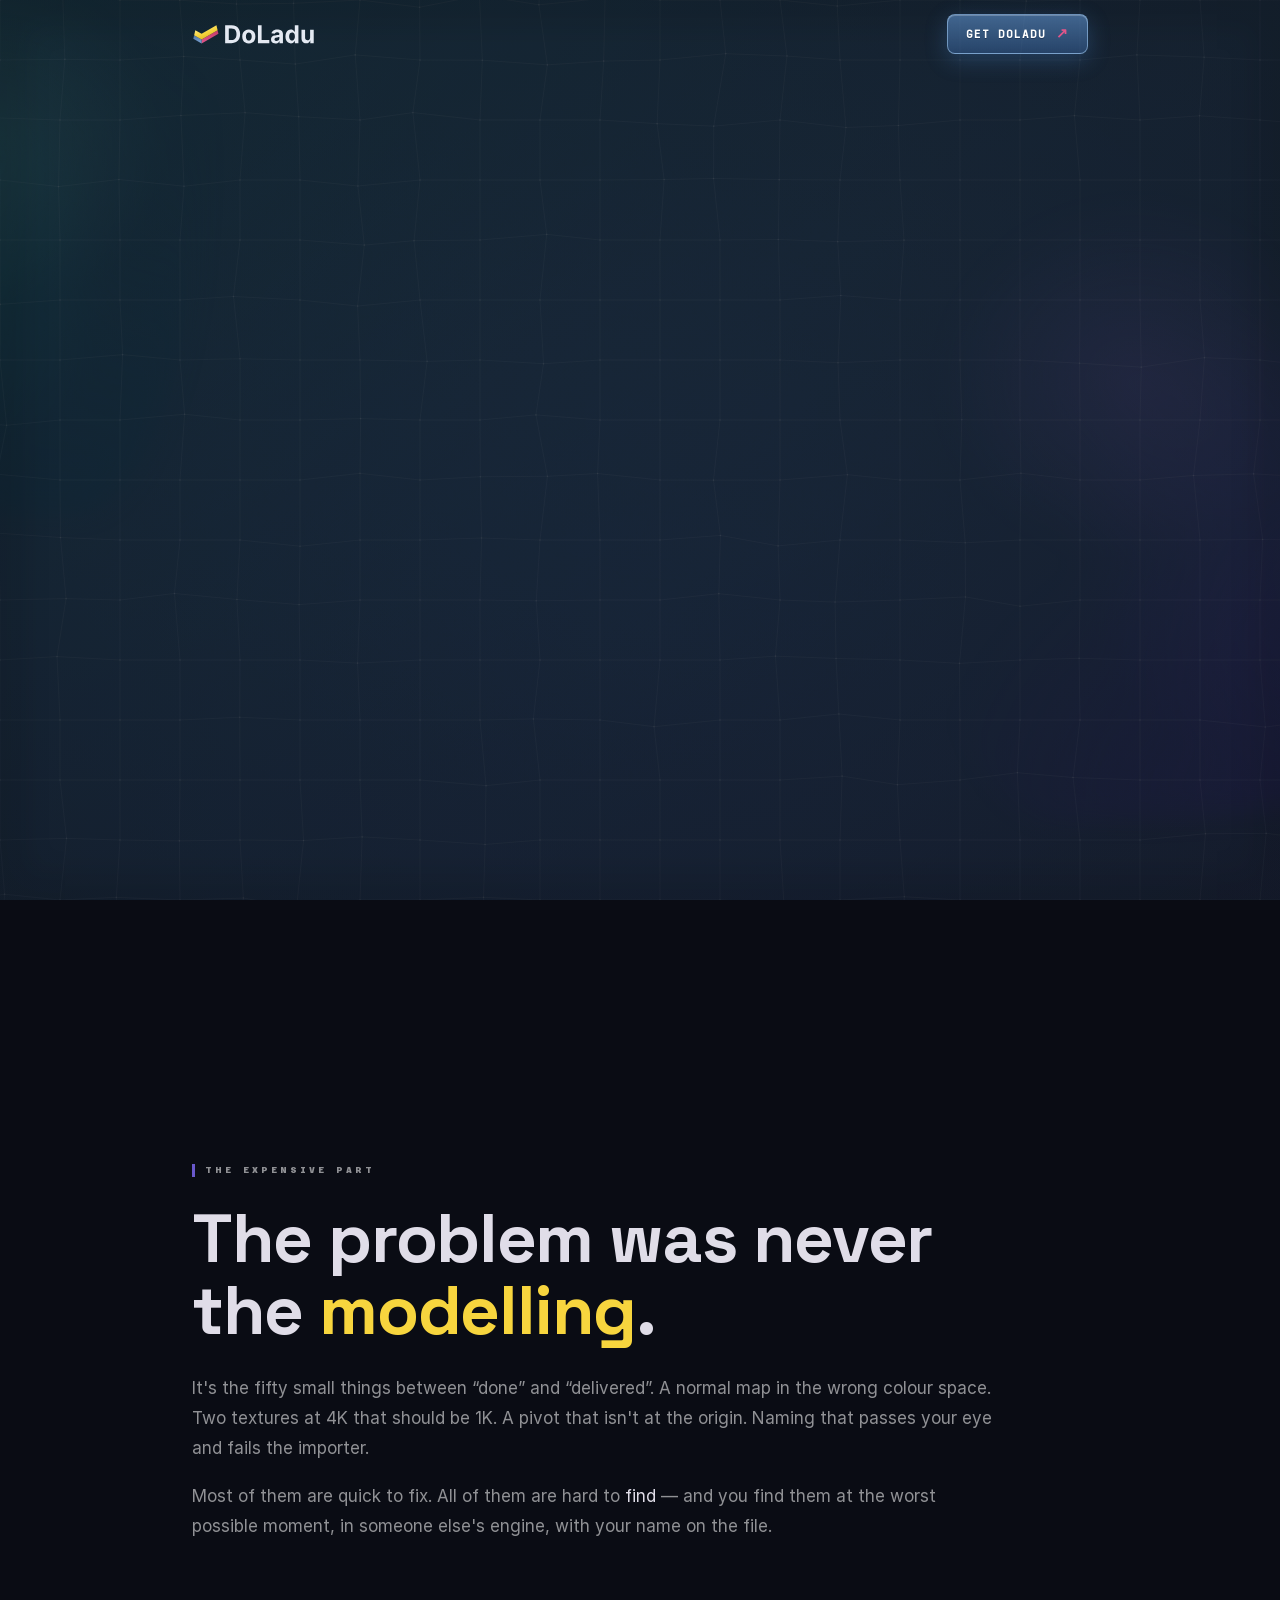
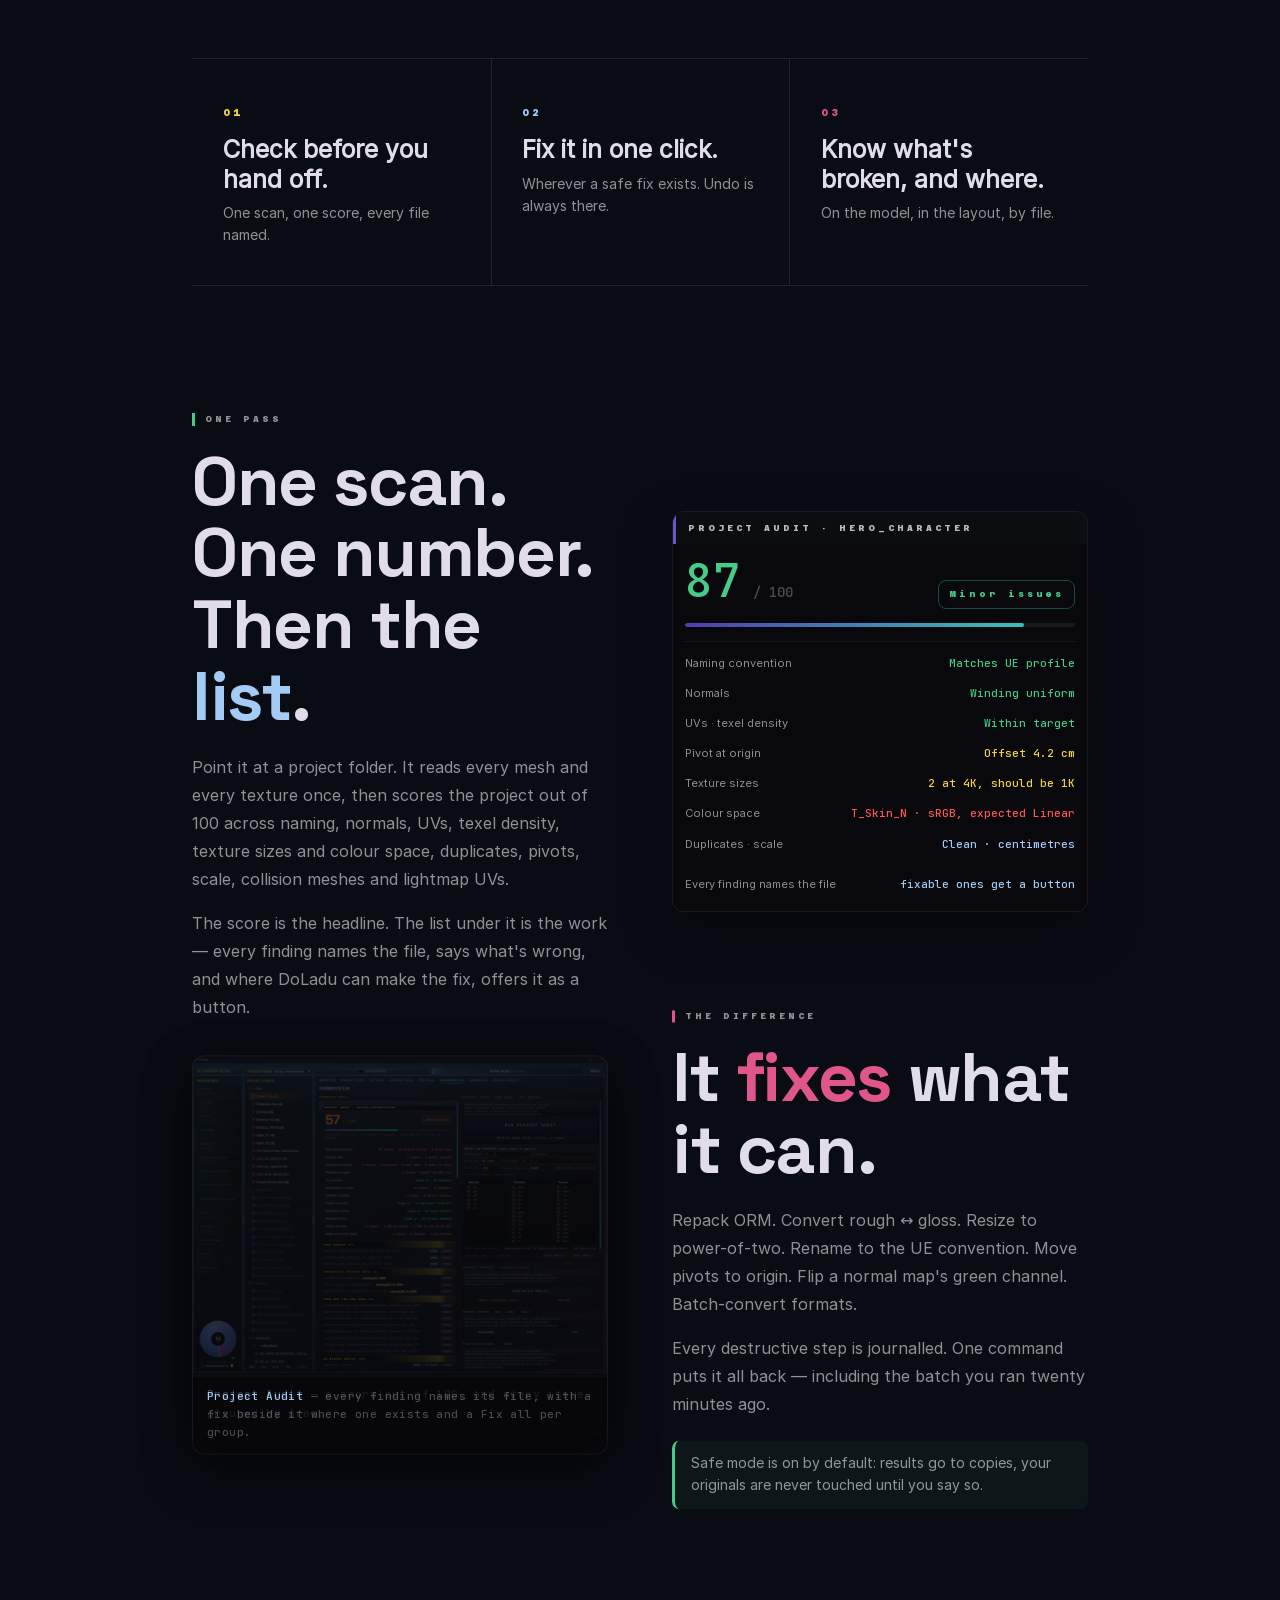
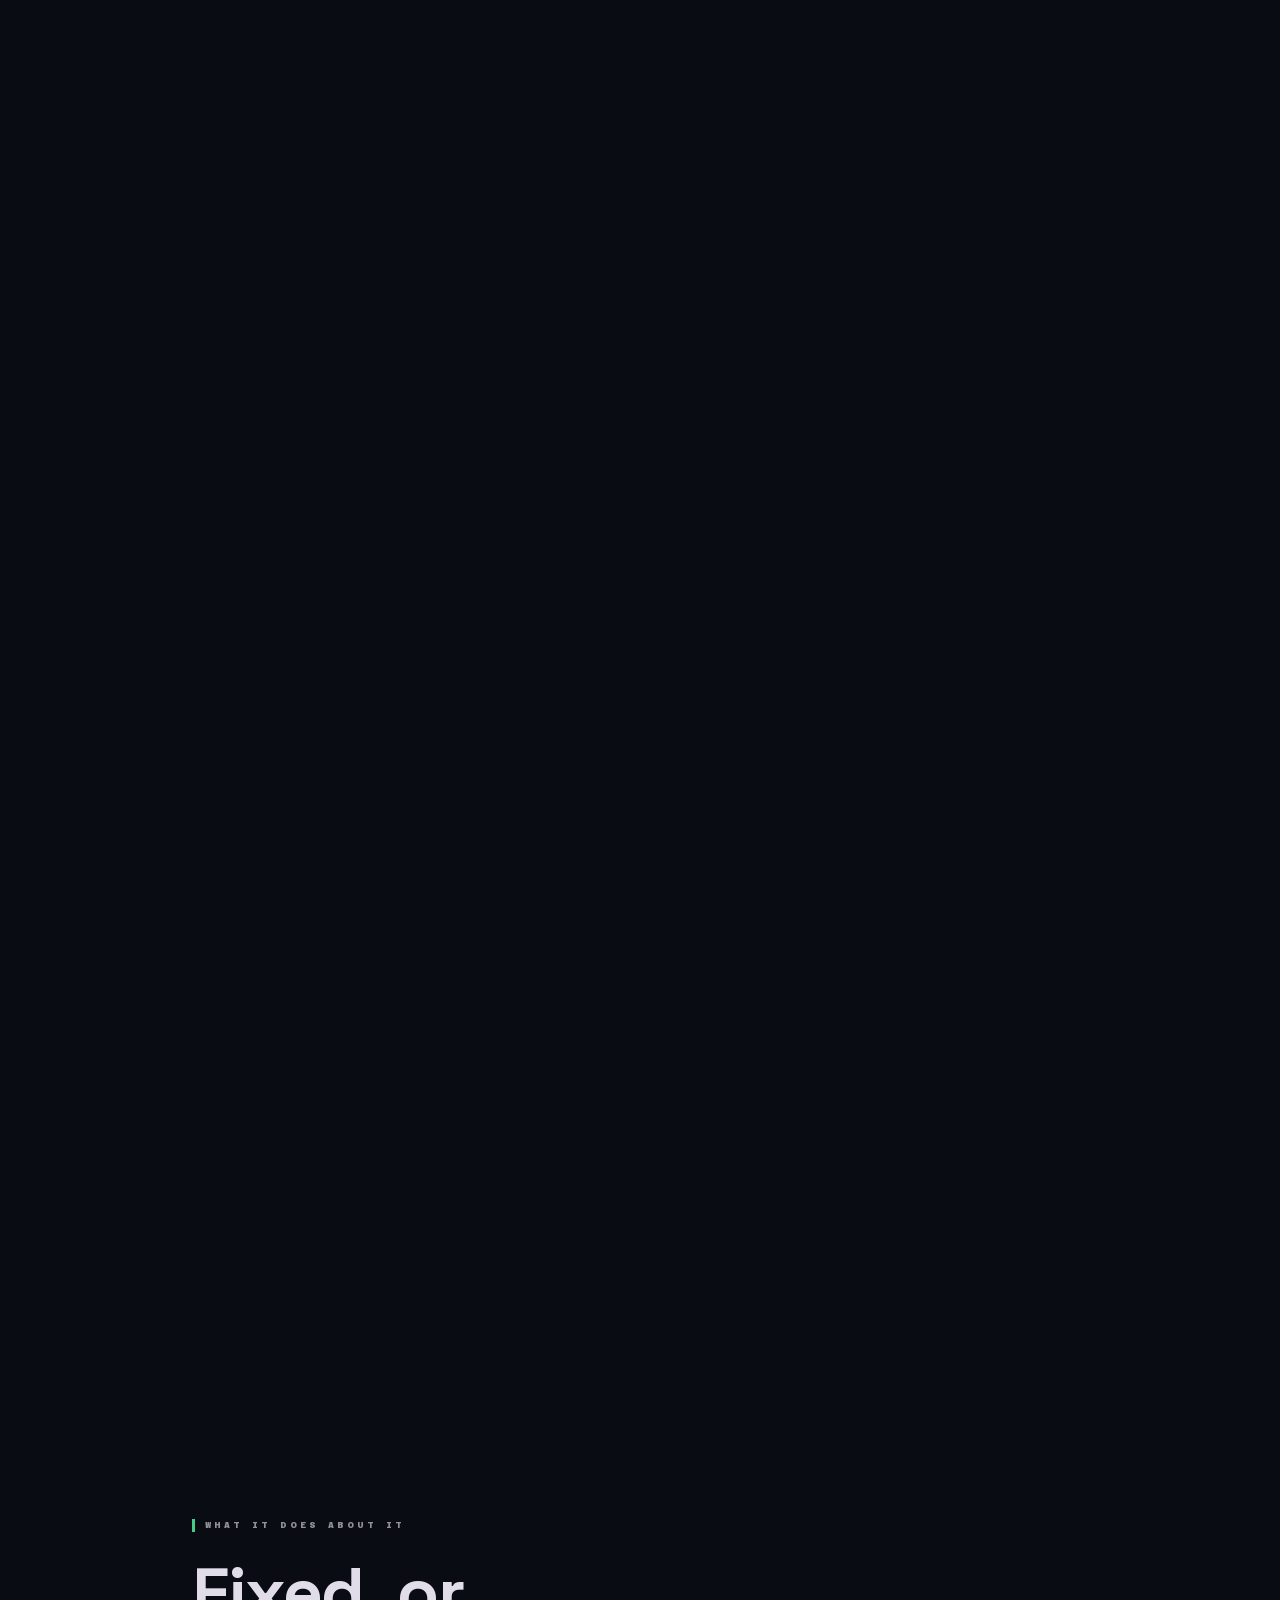
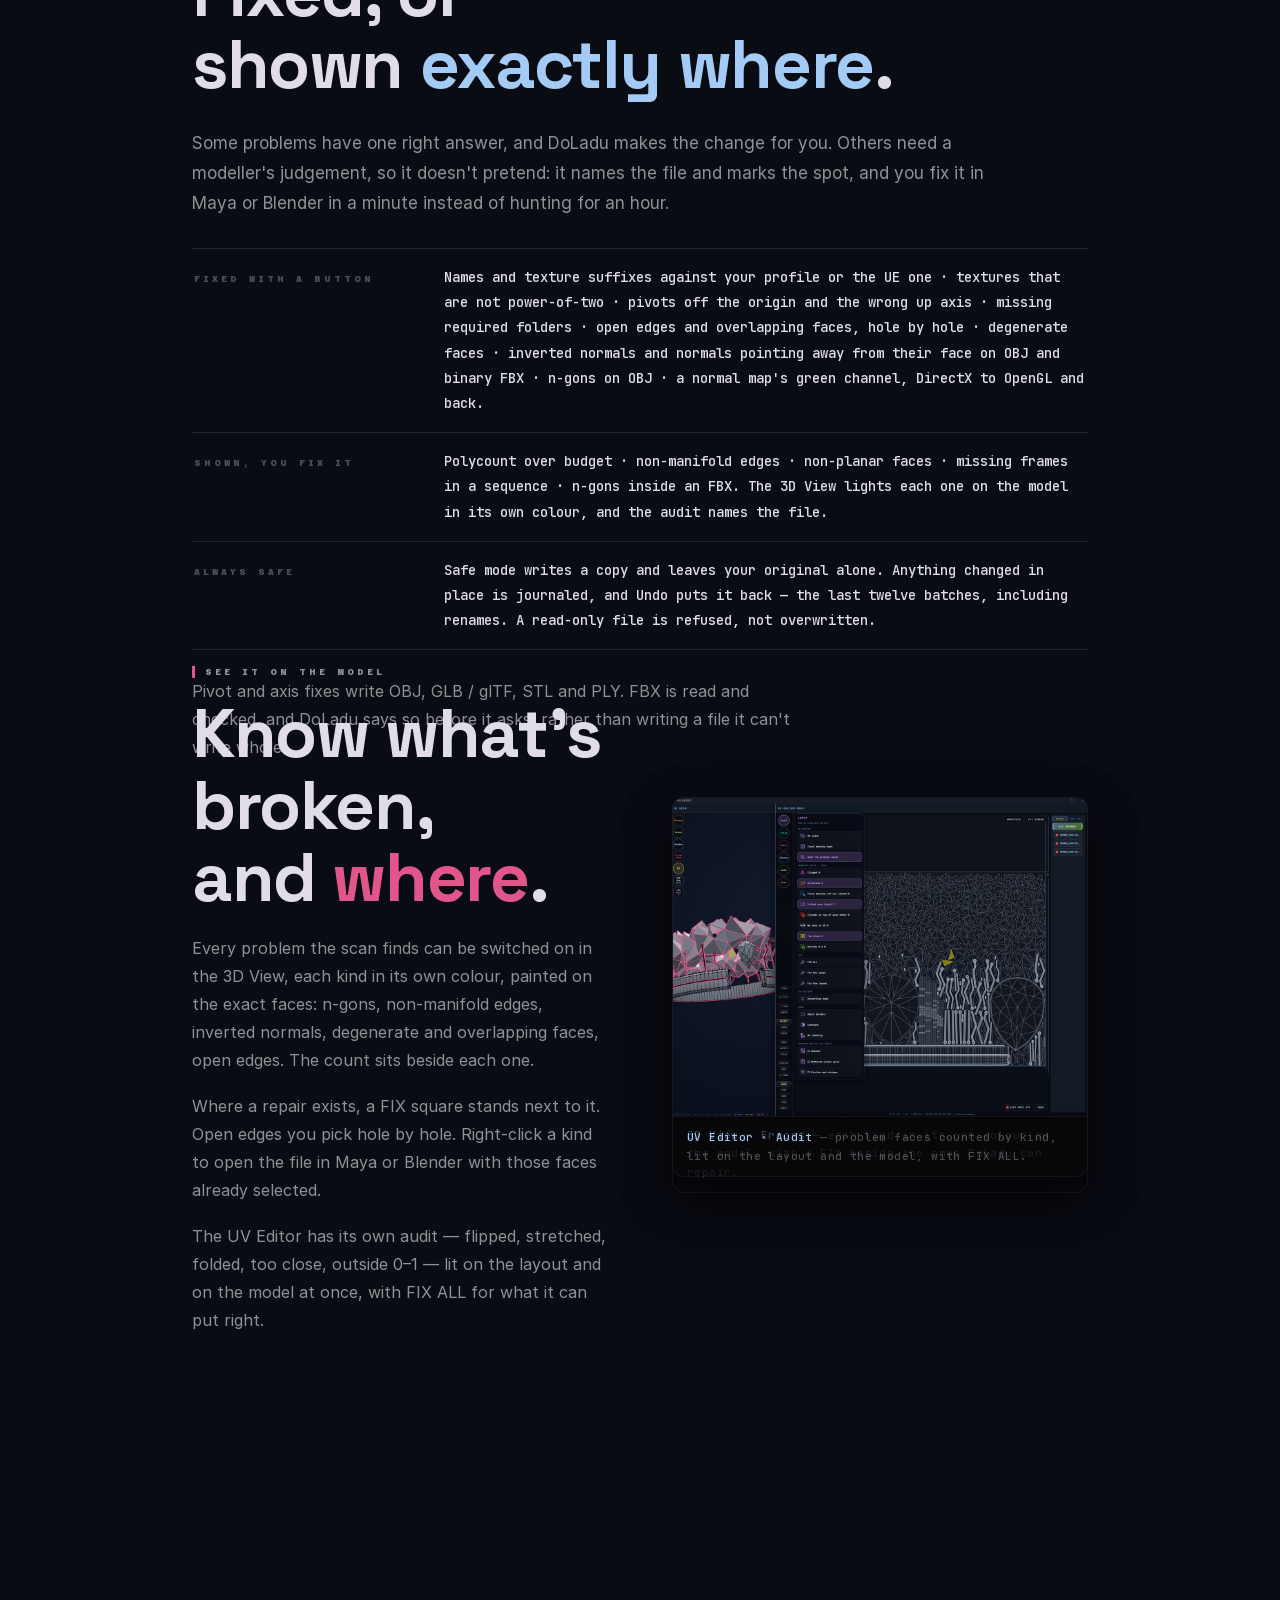
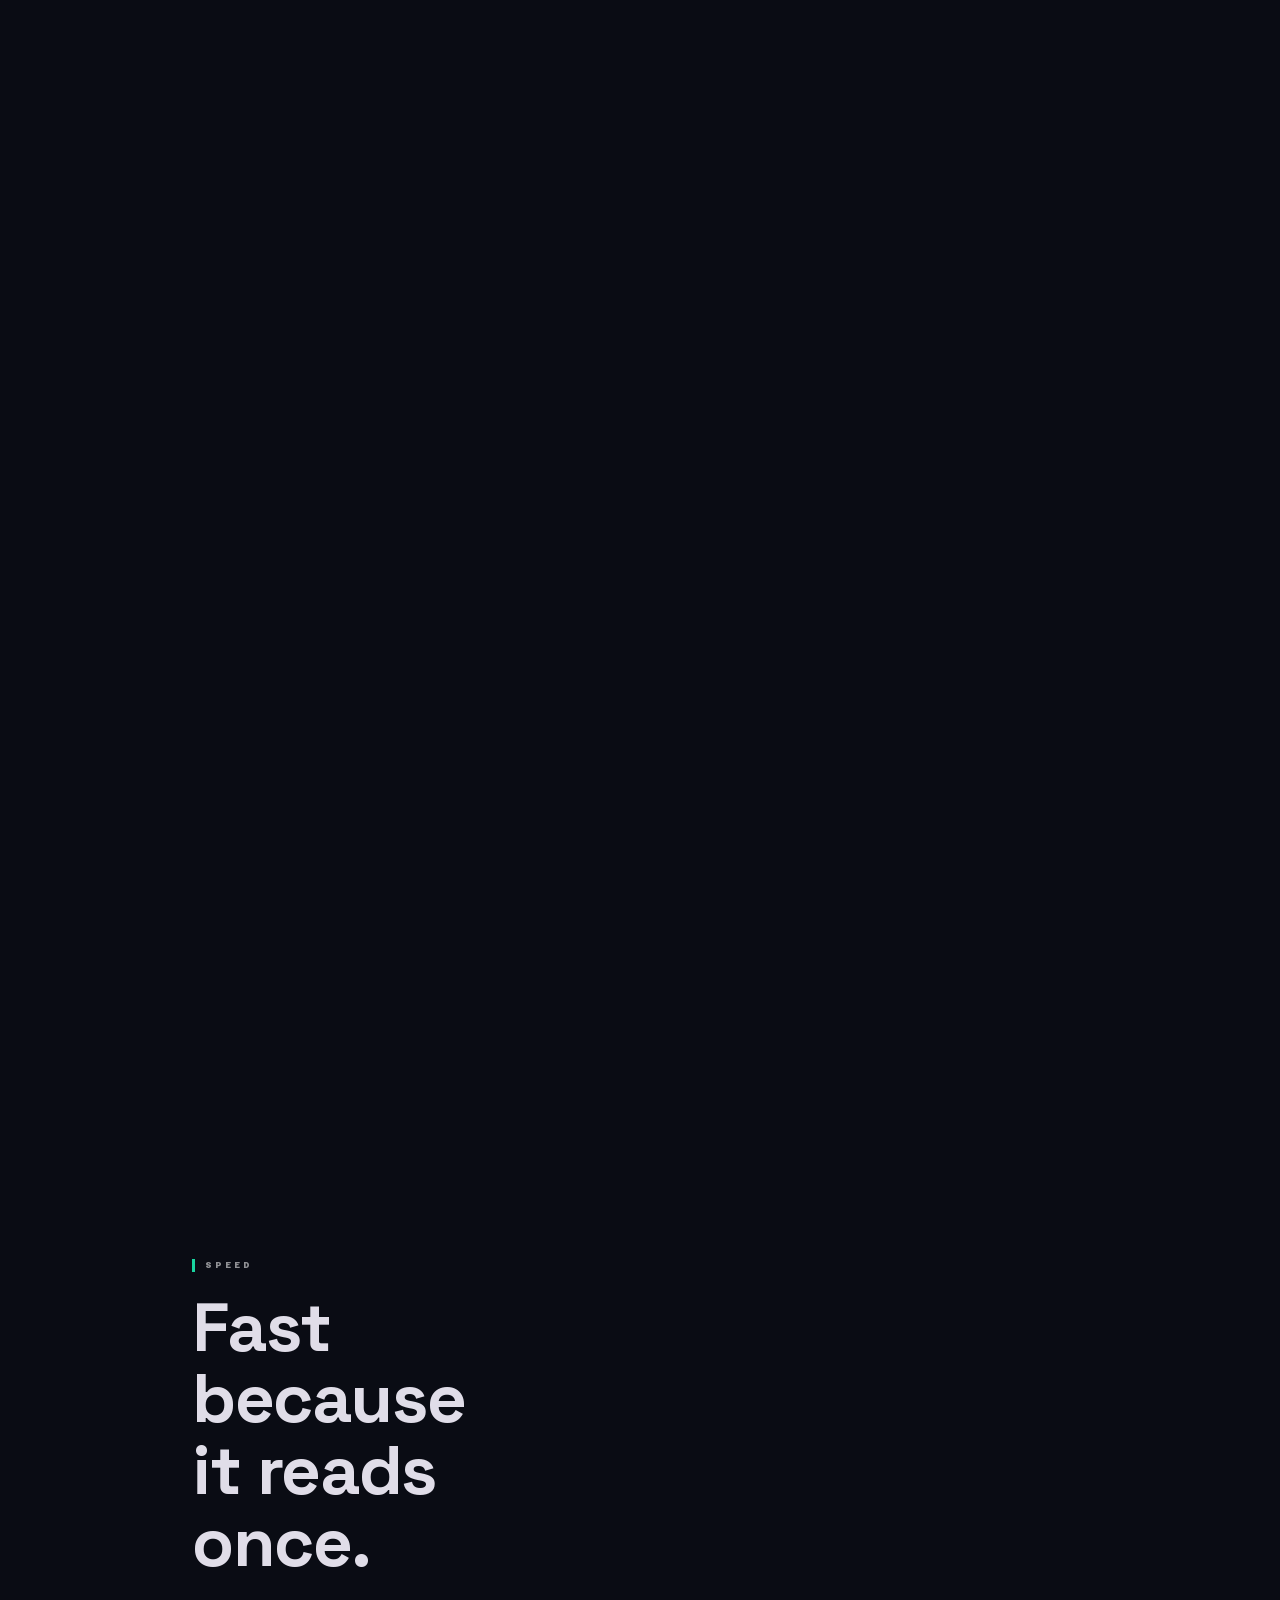
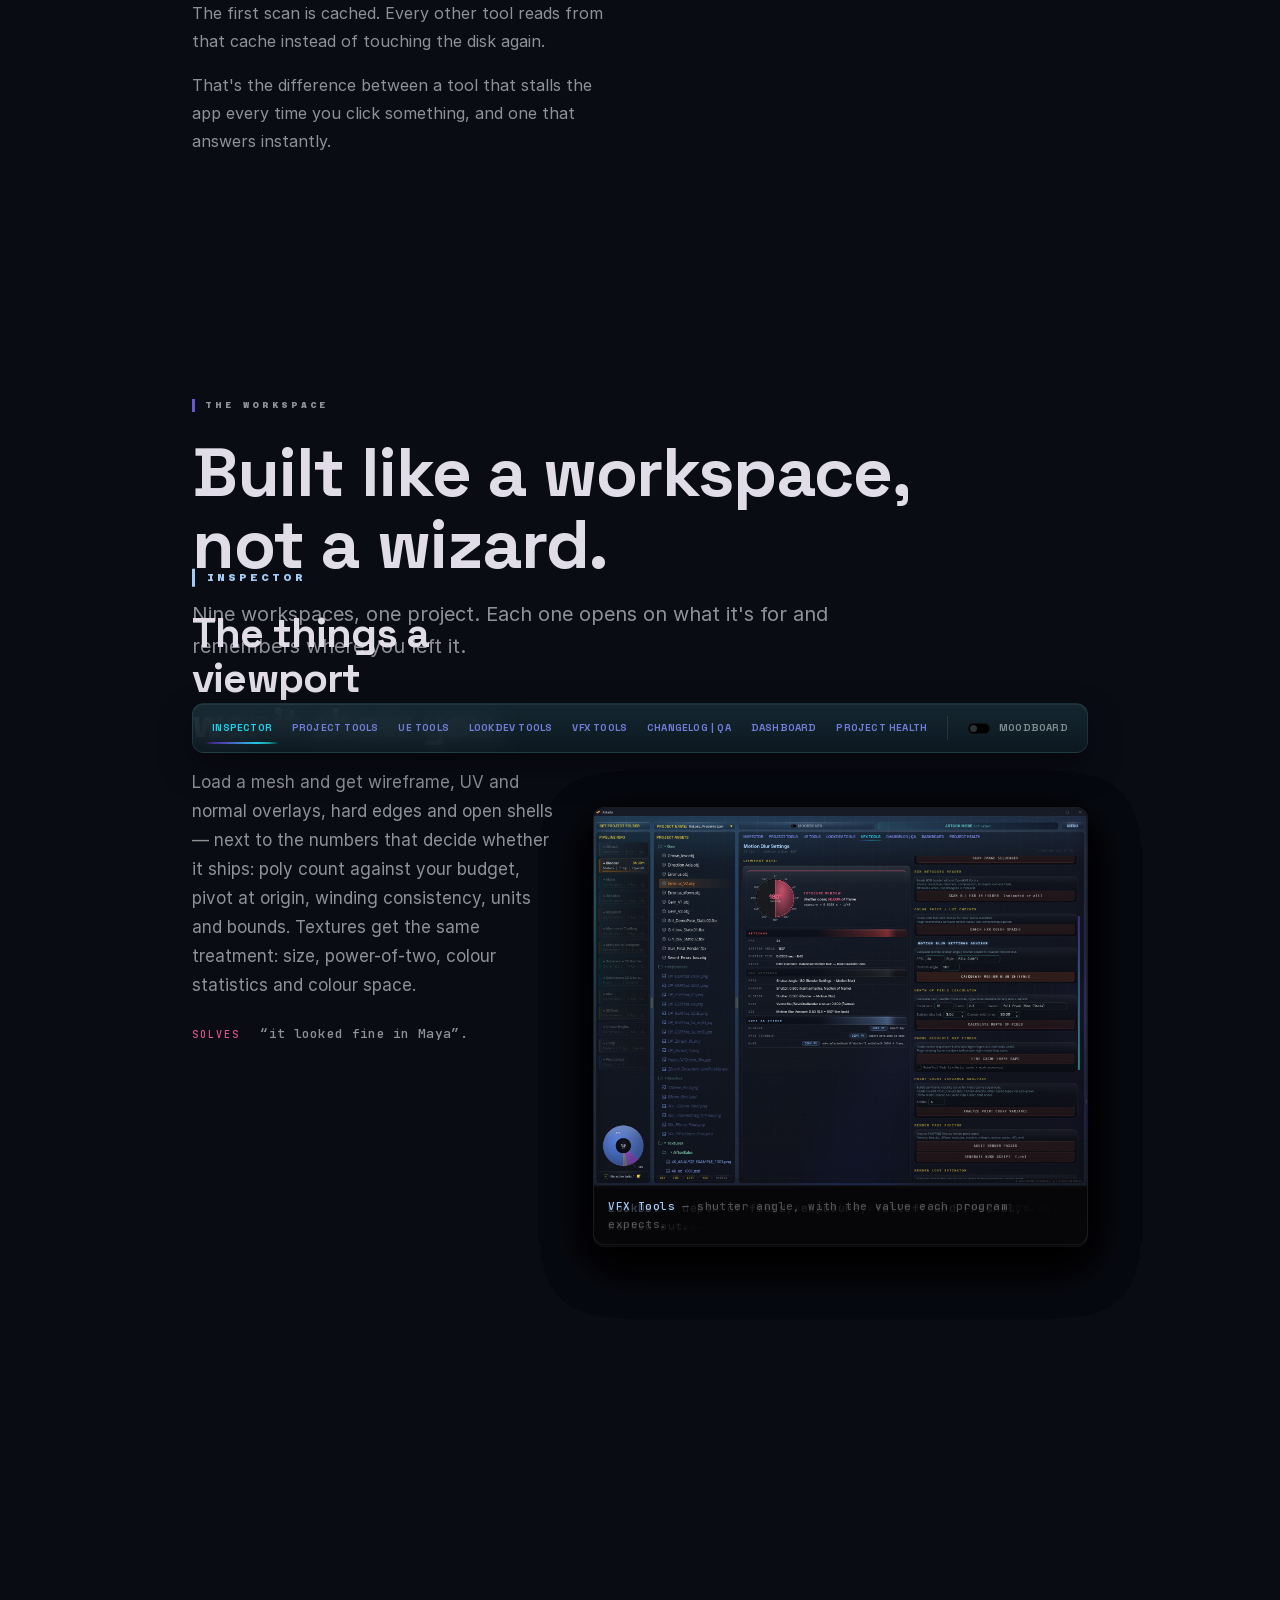
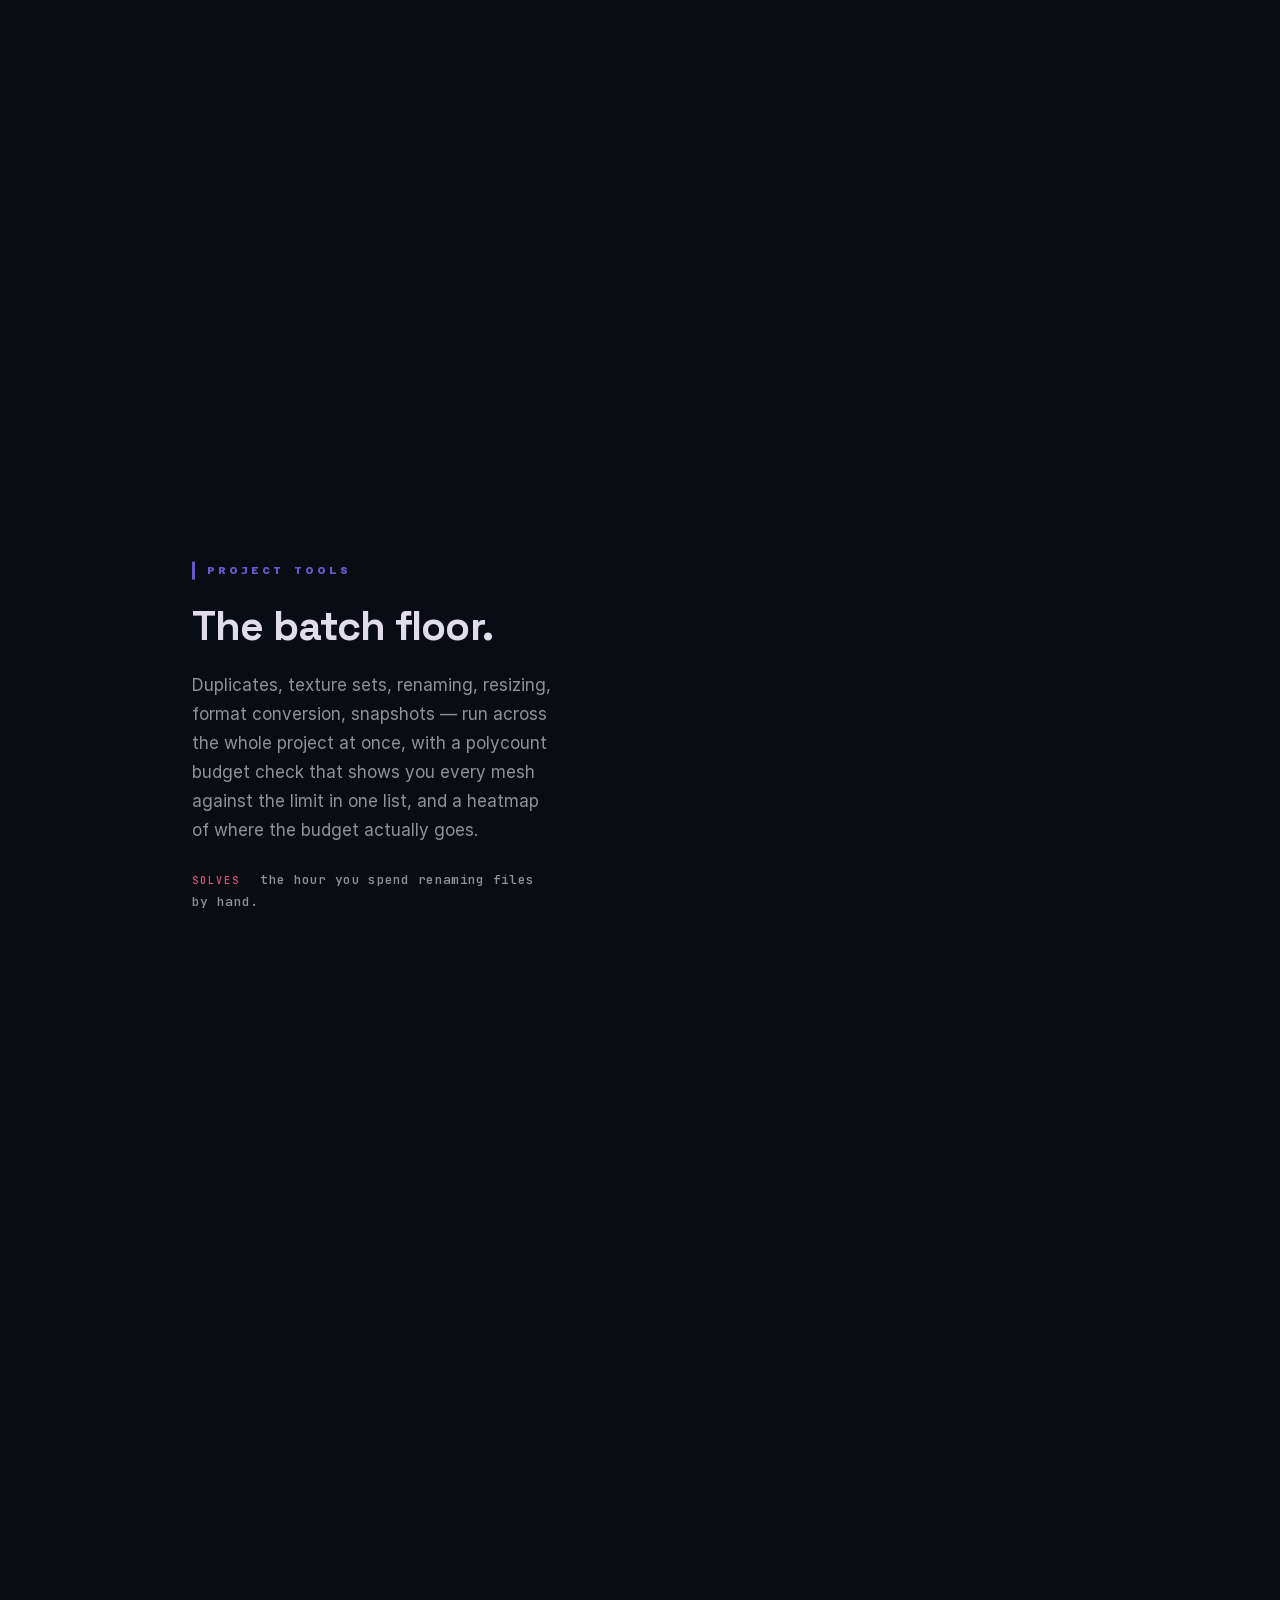
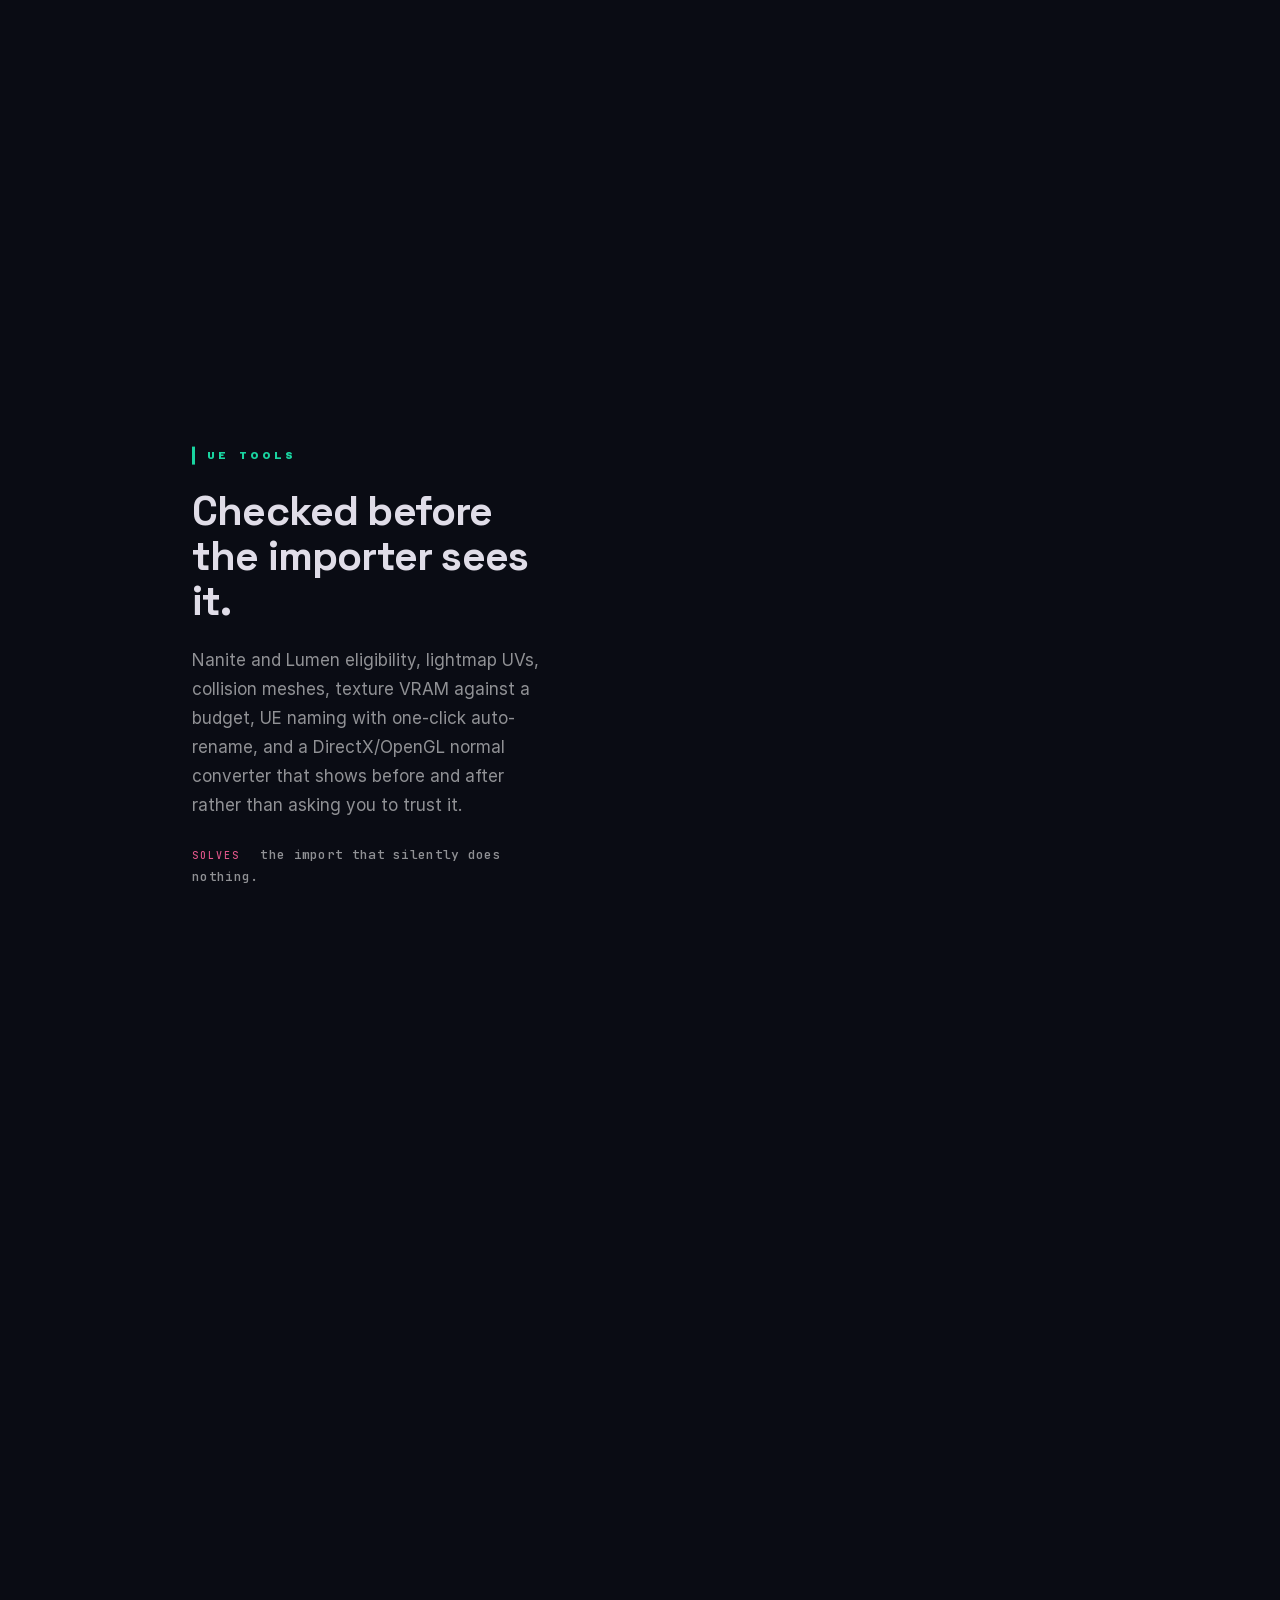
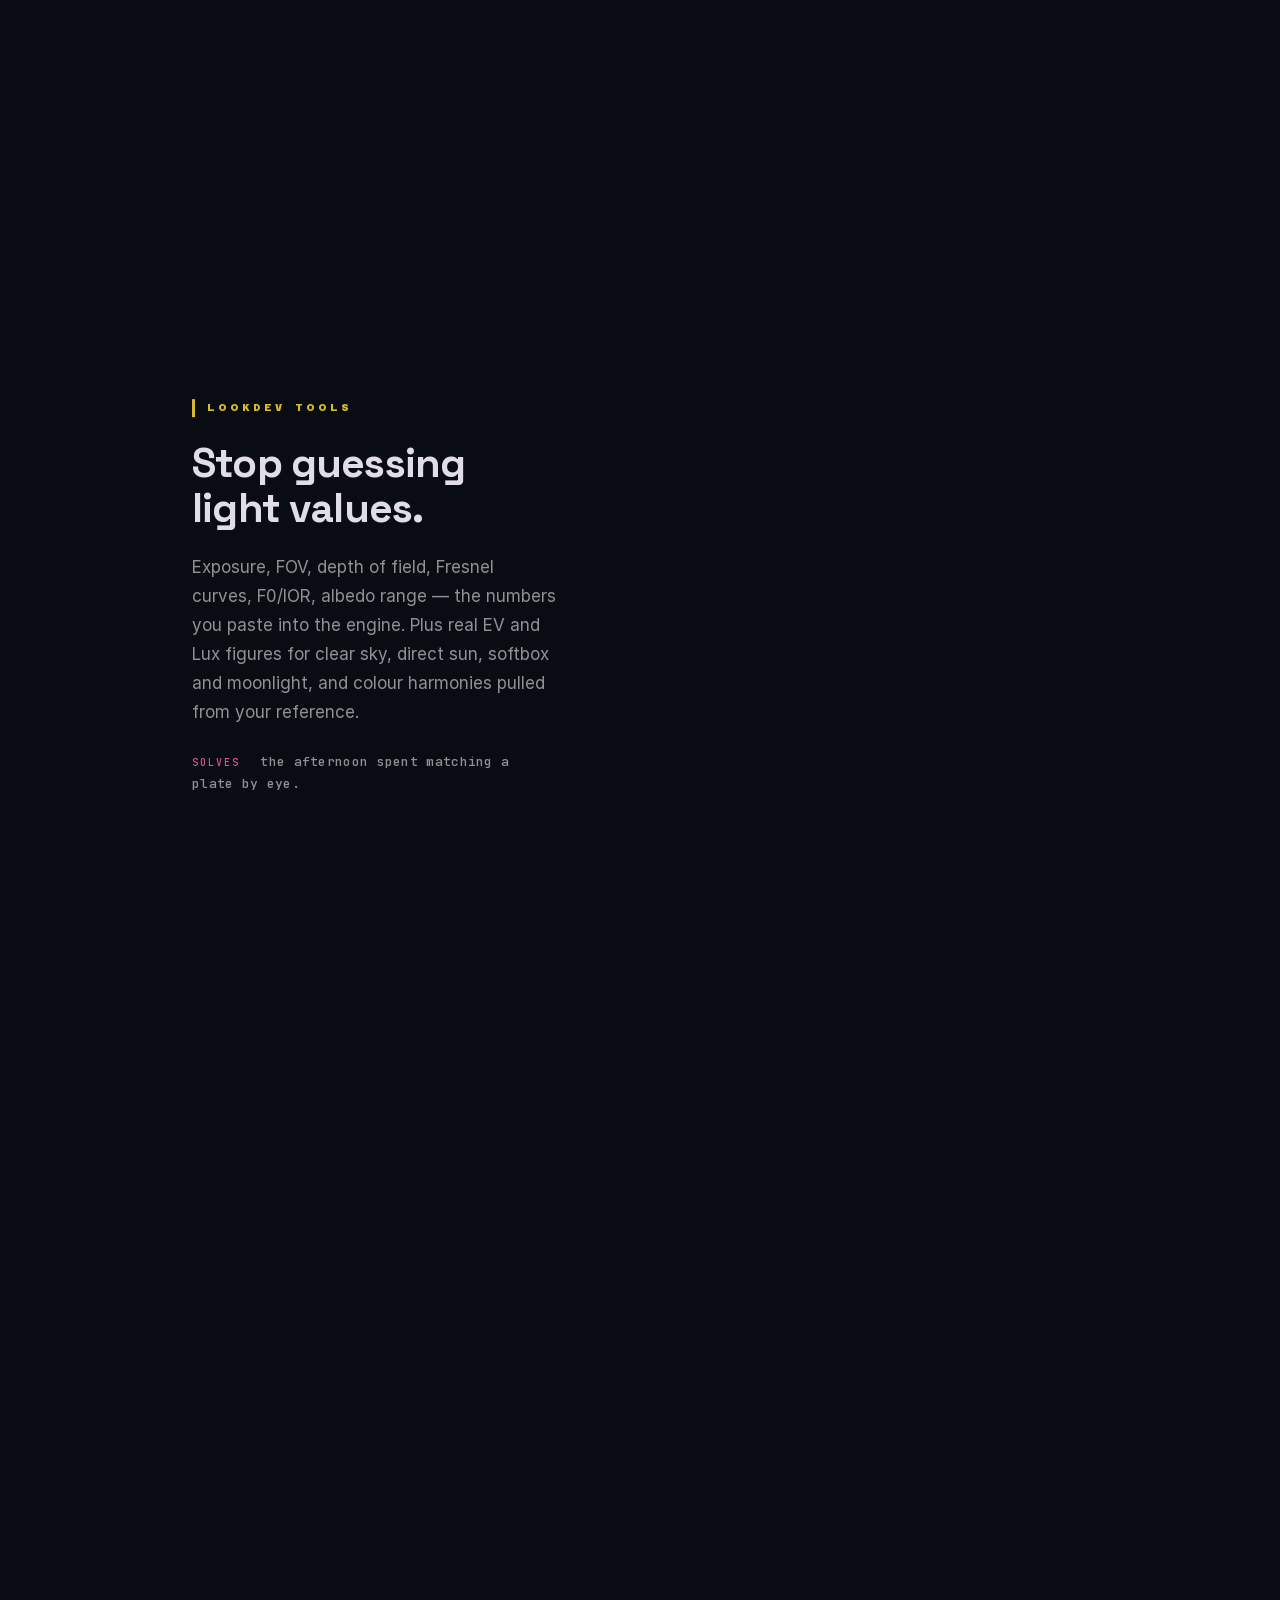
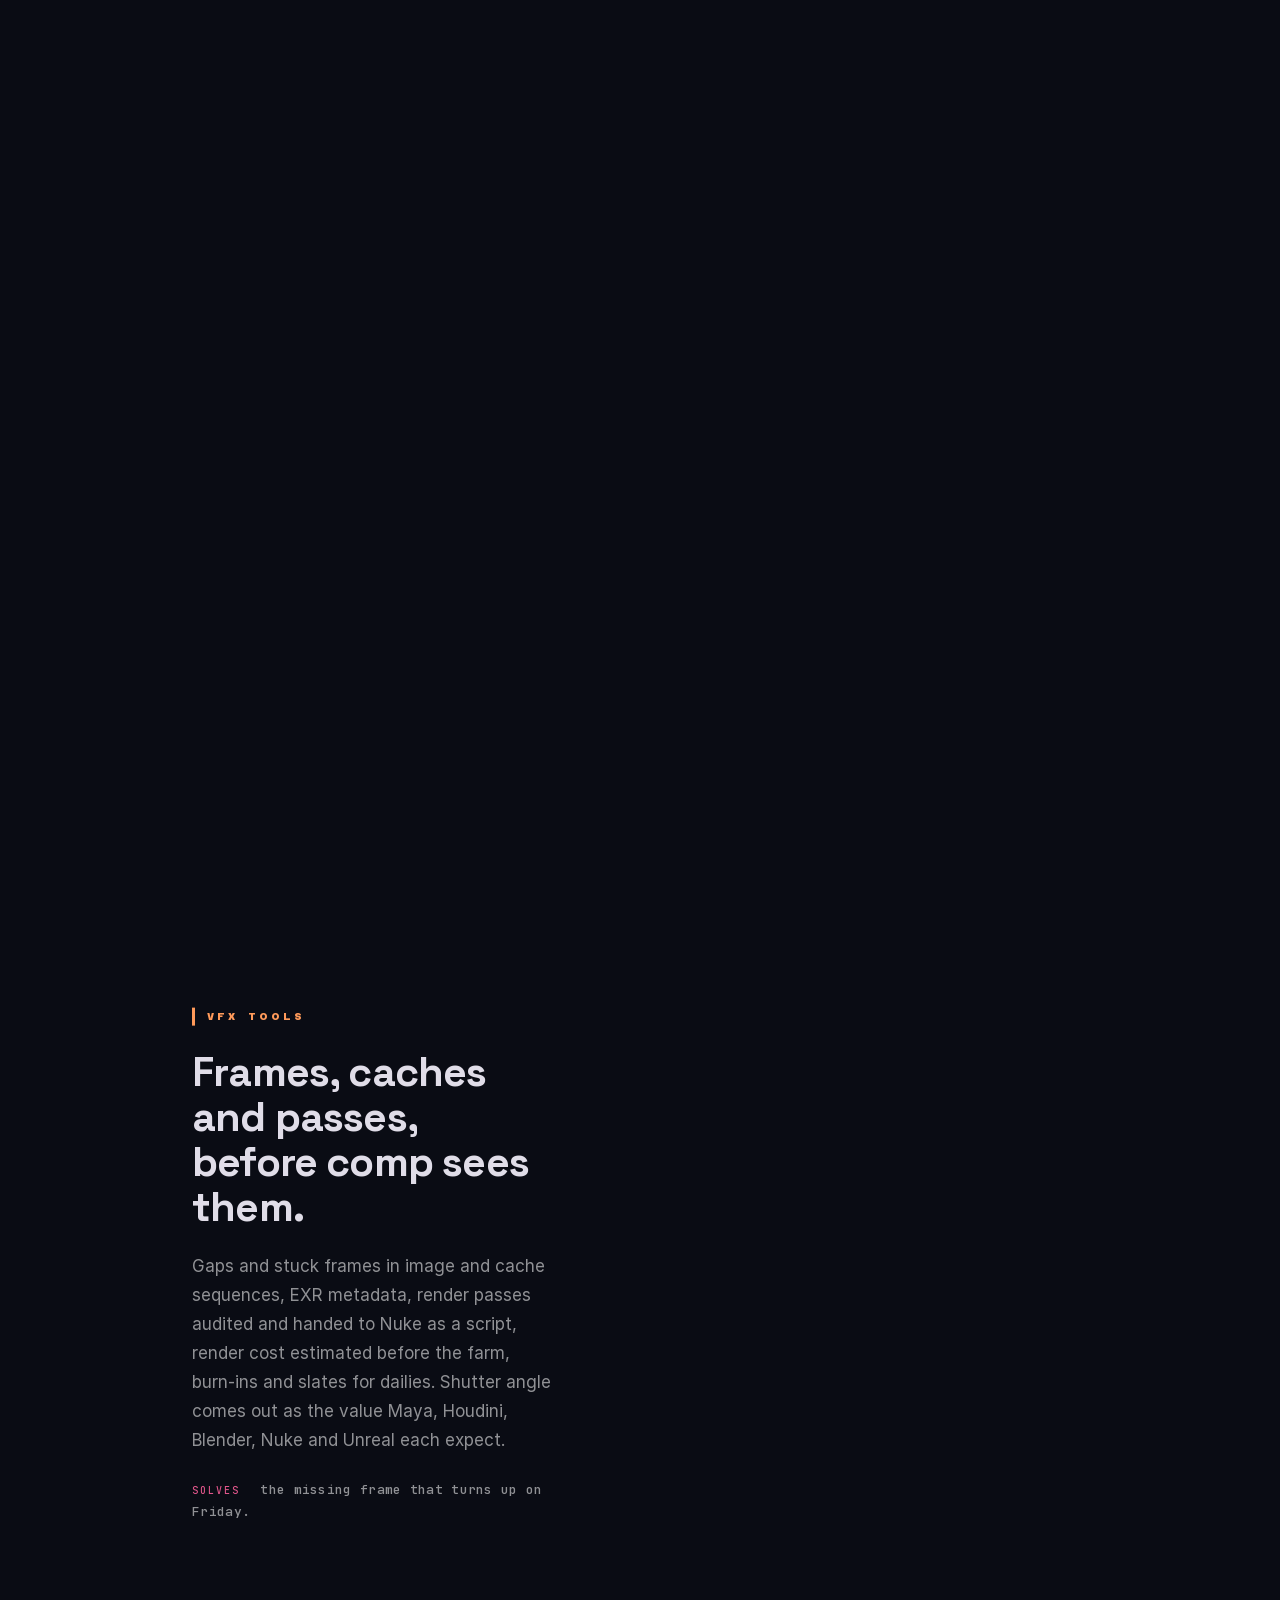
==== commit ab548f99: "Add files via upload" ====
--- a/index.html
+++ b/index.html
@@ -1,1043 +1,1065 @@
-<!doctype html>
-<html lang="en">
-<head>
-<meta charset="utf-8">
-<meta name="viewport" content="width=device-width, initial-scale=1">
-<title>DoLadu — find what breaks the handoff, before the handoff</title>
-<meta name="description" content="Offline Windows QA and cleanup for 3D projects. One scan scores naming, normals, UVs, texel density, textures, pivots and scale — fixes what it can, shows you the rest. Nothing leaves your machine.">
-<meta name="robots" content="index,follow">
-<link rel="canonical" href="https://getdoladu.com/">
-
-<meta property="og:type" content="website">
-<meta property="og:url" content="https://getdoladu.com/">
-<meta property="og:title" content="DoLadu — find what breaks the handoff, before the handoff">
-<meta property="og:description" content="Offline Windows QA and cleanup for 3D projects. One scan, one score, fixes where it can. Nothing leaves your machine.">
-<meta property="og:image" content="https://getdoladu.com/assets/og-doladu.jpg">
-<meta property="og:image:width" content="1200">
-<meta property="og:image:height" content="630">
-<meta property="og:image:alt" content="DoLadu — offline QA for 3D projects">
-<meta name="twitter:card" content="summary_large_image">
-<meta name="twitter:image" content="https://getdoladu.com/assets/og-doladu.jpg">
-
-<link rel="icon" href="favicon.ico" sizes="any">
-<link rel="icon" href="assets/doladu_mark.svg" type="image/svg+xml">
-<link rel="icon" type="image/png" sizes="192x192" href="assets/doladu_256.png">
-<link rel="apple-touch-icon" href="assets/doladu_256.png">
-
-<link rel="stylesheet" href="css/portal.css?v=24">
-<script>document.documentElement.className+=" js-reveal";</script>
-</head>
-<body>
-
-<!-- Фон-сцена застосунку. neuralCanvas — жива сітка з хроматичним зсувом. -->
-<div class="scene" aria-hidden="true">
-    <div class="scene__base"></div>
-    <div class="blob blob--purple"></div>
-    <div class="blob blob--cyan"></div>
-    <canvas id="neuralCanvas"></canvas>
-    <div class="scene__dim"></div>
-    <div class="scene__noise"></div>
-    <div class="scene__vig"></div>
-</div>
-
-<header class="topbar" id="topbar">
-    <div class="container topbar__in">
-        <a class="brand" href="./" aria-label="DoLadu">
-            <img src="assets/doladu_lockup.svg" alt="DoLadu">
-        </a>
-        <div class="topbar__right">
-            <a class="btn btn--primary" href="https://doladu.lemonsqueezy.com/checkout/buy/a9c2a3e0-8431-41ec-8bfe-f57ba2a1a37d" target="_blank" rel="noopener noreferrer">Get DoLadu <span class="btn__arrow" aria-hidden="true">↗</span></a>
-        </div>
-    </div>
-</header>
-
-<div class="wrap">
-
-    <!-- ============ 1 · ГЕРОЙ ============ -->
-    <section class="hero" id="top">
-        <div class="container">
-            <p class="kicker kicker--pink reveal">Offline QA for 3D projects · Windows</p>
-            <h1 class="h-display reveal" data-delay="1">
-                Your FBX has<br>
-                <span class="c-gold">flipped normals.</span><br>
-                <span class="thin">Your viewport says it's fine.</span>
-            </h1>
-            <p class="hero__sub reveal" data-delay="2">
-                Unreal disagrees. Usually the night before handoff.
-            </p>
-            <p class="lead reveal" data-delay="2">
-                DoLadu scans the whole project in one pass and scores it out of 100 —
-                then fixes what it can in a click and shows you exactly where to look for the rest. It runs on your machine, with the network cable out.
-            </p>
-            <div class="hero__cta reveal" data-delay="3">
-                <a class="btn btn--primary" href="https://doladu.lemonsqueezy.com/checkout/buy/a9c2a3e0-8431-41ec-8bfe-f57ba2a1a37d" target="_blank" rel="noopener noreferrer">Get DoLadu <span class="btn__arrow" aria-hidden="true">↗</span></a>
-                <a class="btn btn--ghost" href="#checks">See what it checks ↓</a>
-            </div>
-            <div class="hero__meta reveal" data-delay="4">
-                <span><i class="dot"></i> No account, no cloud, no telemetry</span>
-                <span><i class="dot dot--info"></i> Windows · one file</span>
-                <span><i class="dot dot--pink"></i> Runs on your machine, not in a cloud</span>
-            </div>
-        </div>
-        <div class="scroll-hint"><i></i> SCROLL</div>
-    </section>
-
-
-    <!-- ============ 2 · ПРОБЛЕМА (без згадки продукту — свідомо) ============ -->
-    <section class="narrow">
-        <div class="container">
-            <p class="kicker reveal">The expensive part</p>
-            <h2 class="h-big reveal" data-delay="1" style="margin-bottom:28px">The problem was never<br>the <span class="c-gold">modelling</span>.</h2>
-            <p class="body-txt body-txt--wide reveal" data-delay="2">
-                It's the fifty small things between “done” and “delivered”. A normal map in the
-                wrong colour space. Two textures at 4K that should be 1K. A pivot that isn't at
-                the origin. Naming that passes your eye and fails the importer.
-            </p>
-            <p class="body-txt body-txt--wide reveal" data-delay="2">
-                Most of them are quick to fix. All of them are hard to <strong>find</strong> —
-                and you find them at the worst possible moment, in someone else's engine,
-                with your name on the file.
-            </p>
-        </div>
-    </section>
-
-
-    <!-- ============ THE THREE BEATS ============ -->
-    <section class="beats-wrap">
-        <div class="container">
-            <div class="beats reveal">
-                <div class="beat"><span class="beat__n">01</span><p class="beat__t">Check before you hand off.</p><p class="beat__s">One scan, one score, every file named.</p></div>
-                <div class="beat"><span class="beat__n">02</span><p class="beat__t">Fix it in one click.</p><p class="beat__s">Wherever a safe fix exists. Undo is always there.</p></div>
-                <div class="beat"><span class="beat__n">03</span><p class="beat__t">Know what's broken, and where.</p><p class="beat__s">On the model, in the layout, by file.</p></div>
-            </div>
-        </div>
-    </section>
-
-
-    <!-- ============ 3 · ОДИН ПРОХІД, ОДНА ОЦІНКА ============ -->
-    <section>
-        <div class="container">
-            <div class="split split--reverse">
-                <div class="split__media reveal reveal--right">
-                    <!-- Відтворений інтерфейс, не скріншот (дизайн-система §6) -->
-                    <div class="sec">
-                        <div class="sec-title" style="--sec-accent:#6958CC">Project Audit · Hero_Character</div>
-                        <div class="score">
-                            <span class="score__num" data-count="87">0</span>
-                            <span class="score__max">/ 100</span>
-                            <span class="score__verdict">Minor issues</span>
-                        </div>
-                        <div class="bar"><i style="width:87%"></i></div>
-                        <div class="sep"></div>
-                        <div class="row"><span class="k">Naming convention</span><span class="v ok">Matches UE profile</span></div>
-                        <div class="row"><span class="k">Normals</span><span class="v ok">Winding uniform</span></div>
-                        <div class="row"><span class="k">UVs · texel density</span><span class="v ok">Within target</span></div>
-                        <div class="row"><span class="k">Pivot at origin</span><span class="v warn">Offset 4.2 cm</span></div>
-                        <div class="row"><span class="k">Texture sizes</span><span class="v warn">2 at 4K, should be 1K</span></div>
-                        <div class="row"><span class="k">Colour space</span><span class="v err">T_Skin_N · sRGB, expected Linear</span></div>
-                        <div class="row"><span class="k">Duplicates · scale</span><span class="v info">Clean · centimetres</span></div>
-                        <div class="sec__foot">
-                            <div class="row" style="padding-left:0;padding-right:0">
-                                <span class="k">Every finding names the file</span>
-                                <span class="v info">fixable ones get a button</span>
-                            </div>
-                        </div>
-                    </div>
-                </div>
-
-                <div class="split__text reveal" data-delay="1">
-                    <p class="kicker kicker--ok">One pass</p>
-                    <h2 class="h-big">One scan.<br>One number.<br>Then the <span class="c-blue">list</span>.</h2>
-                    <p class="body-txt">
-                        Point it at a project folder. It reads every mesh and every texture once,
-                        then scores the project out of 100 across naming, normals, UVs, texel density,
-                        texture sizes and colour space, duplicates, pivots, scale, collision meshes
-                        and lightmap UVs.
-                    </p>
-                    <p class="body-txt">
-                        The score is the headline. The list under it is the work — every finding
-                        names the file, says what's wrong, and where DoLadu can make the fix, offers it as a button.
-                    </p>
-                </div>
-            </div>
-        </div>
-    </section>
-
-
-    <!-- ============ 4 · ВИПРАВЛЯЄ, А НЕ ЛИШЕ СКАРЖИТЬСЯ ============ -->
-    <section>
-        <div class="container">
-            <!-- Два знімки аудиту міняються по черзі: сцена пришпилена по центру,
-                 поки під нею прокручується «доріжка» (висота росте з --n). -->
-            <div class="swap" data-swap style="--n:2">
-                <div class="split swap__stage">
-                    <div class="swap__media">
-                        <figure class="shot swap-shot is-active">
-                            <img src="assets/shots/audit-01.jpg" width="1800" height="1380" loading="lazy" decoding="async"
-                                 alt="DoLadu Project Audit: a score out of 100 and issues grouped by area — naming, texture sets, resolutions, poly budget, pivots">
-                            <div class="shot__ph"><span class="ph-label">Screenshot slot</span><span class="ph-file">doladu/assets/shots/audit-01.jpg</span></div>
-                            <figcaption><b>Project Audit</b> — a score out of 100, and every issue grouped by area.</figcaption>
-                        </figure>
-                        <figure class="shot swap-shot">
-                            <img src="assets/shots/audit-02.jpg" width="1800" height="1387" loading="lazy" decoding="async"
-                                 alt="DoLadu Project Audit: pivot, collision and normal problems listed by file, each with a fix button and a Fix all button per group">
-                            <div class="shot__ph"><span class="ph-label">Screenshot slot</span><span class="ph-file">doladu/assets/shots/audit-02.jpg</span></div>
-                            <figcaption><b>Project Audit</b> — every finding names its file, with a fix beside it where one exists and a Fix all per group.</figcaption>
-                        </figure>
-                    </div>
-
-                    <div class="split__text">
-                        <p class="kicker kicker--pink">The difference</p>
-                        <h2 class="h-big">It <span class="c-pink">fixes</span> what it can.</h2>
-                        <p class="body-txt">
-                            Repack ORM. Convert rough ↔ gloss. Resize to power-of-two. Rename to the
-                            UE convention. Move pivots to origin. Flip a normal map's green channel.
-                            Batch-convert formats.
-                        </p>
-                        <p class="body-txt">
-                            Every destructive step is journalled. One command puts it all back —
-                            including the batch you ran twenty minutes ago.
-                        </p>
-                        <p class="note note--ok">
-                            Safe mode is on by default: results go to copies, your originals are never
-                            touched until you say so.
-                        </p>
-                    </div>
-                </div>
-            </div>
-        </div>
-    </section>
-
-
-    <!-- ============ FIXED OR FLAGGED ============ -->
-    <section class="narrow" id="fixed-or-flagged">
-        <div class="container">
-            <p class="kicker kicker--ok reveal">What it does about it</p>
-            <h2 class="h-big reveal" data-delay="1" style="margin-bottom:28px">Fixed, or<br>shown <span class="c-blue">exactly where</span>.</h2>
-            <p class="body-txt body-txt--wide reveal" data-delay="2">
-                Some problems have one right answer, and DoLadu makes the change for you. Others
-                need a modeller's judgement, so it doesn't pretend: it names the file and marks the
-                spot, and you fix it in Maya or Blender in a minute instead of hunting for an hour.
-            </p>
-            <div class="fmt fmt--wide reveal" data-delay="2" style="margin-top:30px">
-                <div class="fmt__row"><span class="fmt__k">Fixed with a button</span><span class="fmt__v">Names and texture suffixes against your profile or the UE one · textures that are not power-of-two · pivots off the origin and the wrong up axis · missing required folders · open edges, hole by hole · inverted normals and normals pointing away from their face on OBJ and binary FBX · n-gons on OBJ · a normal map's green channel, DirectX to OpenGL and back.</span></div>
-                <div class="fmt__row"><span class="fmt__k">Shown, you fix it</span><span class="fmt__v">Polycount over budget · non-manifold edges · overlapping and crossing faces · missing frames in a sequence · n-gons inside an FBX. The 3D View lights each one on the model in its own colour, and the audit names the file.</span></div>
-                <div class="fmt__row"><span class="fmt__k">Always safe</span><span class="fmt__v">Safe mode writes a copy and leaves your original alone. Anything changed in place is journaled, and Undo puts it back — the last twelve batches, including renames. A read-only file is refused, not overwritten.</span></div>
-            </div>
-            <p class="body-txt reveal" data-delay="3" style="margin-top:26px">
-                Pivot and axis fixes write OBJ, GLB / glTF, STL and PLY. FBX is read and checked,
-                and DoLadu says so before it asks, rather than writing a file it can't write whole.
-            </p>
-        </div>
-    </section>
-
-
-    <!-- ============ SEE IT ON THE MODEL ============ -->
-    <section class="narrow" id="errors">
-        <div class="container">
-            <div class="swap" data-swap style="--n:2">
-                <div class="split swap__stage">
-                    <div class="split__text">
-                        <p class="kicker kicker--pink">See it on the model</p>
-                        <h2 class="h-big">Know what's broken,<br>and <span class="c-pink">where</span>.</h2>
-                        <p class="body-txt">
-                            Every problem the scan finds can be switched on in the 3D View, each kind
-                            in its own colour, painted on the exact faces: n-gons, non-manifold edges,
-                            inverted normals, degenerate and overlapping faces, open edges. The count
-                            sits beside each one.
-                        </p>
-                        <p class="body-txt">
-                            Where a repair exists, a FIX square stands next to it. Open edges you pick
-                            hole by hole. Right-click a kind to open the file in Maya or Blender with
-                            those faces already selected.
-                        </p>
-                        <p class="body-txt">
-                            The UV Editor has its own audit — flipped, stretched, folded, too close,
-                            outside 0–1 — lit on the layout and on the model at once, with FIX ALL for
-                            what it can put right.
-                        </p>
-                    </div>
-                    <div class="swap__media">
-                        <figure class="shot swap-shot is-active">
-                            <img src="assets/shots/errors-3d-01.jpg" width="2400" height="1836" loading="lazy" decoding="async"
-                                 alt="DoLadu 3D View with the ERRORS panel open: n-gons, non-manifold edges, inverted normals, open edges and overlapping faces each with a count and a colour on the model, and FIX buttons beside the ones that can be repaired">
-                            <figcaption><b>3D View · Errors</b> — each kind in its own colour on the model, with a FIX beside the ones DoLadu can repair.</figcaption>
-                        </figure>
-                        <figure class="shot swap-shot">
-                            <img src="assets/shots/uv-errors-01.jpg" width="2400" height="1848" loading="lazy" decoding="async"
-                                 alt="DoLadu UV Editor audit: UV checks, problem faces by kind with counts, FIX ALL, distortion heat, shell borders and checker maps, with the problem faces lit on the layout and the model">
-                            <figcaption><b>UV Editor · Audit</b> — problem faces counted by kind, lit on the layout and the model, with FIX ALL.</figcaption>
-                        </figure>
-                    </div>
-                </div>
-            </div>
-        </div>
-    </section>
-
-
-    <!-- ============ 5 · ШВИДКІСТЬ ============ -->
-    <section>
-        <div class="container">
-            <div class="split split--reverse">
-                <div class="split__media reveal reveal--left">
-                    <div class="sec">
-                        <div class="sec-title" style="--sec-accent:#40DED3">Measured · 2 meshes / 19 textures</div>
-                        <div class="perf">
-                            <div class="perf__row">
-                                <span class="perf__label">First scan</span>
-                                <span class="perf__track"><i class="perf__fill perf__fill--slow" data-w="100"></i></span>
-                                <span class="perf__val">2.86 s</span>
-                            </div>
-                            <div class="perf__row">
-                                <span class="perf__label">Every tool after</span>
-                                <span class="perf__track"><i class="perf__fill perf__fill--fast" data-w="4"></i></span>
-                                <span class="perf__val">0.06 s</span>
-                            </div>
-                            <div class="perf__row">
-                                <span class="perf__label">Re-read</span>
-                                <span class="perf__track"><i class="perf__fill perf__fill--fast" data-w="1"></i></span>
-                                <span class="perf__val">0.001 s</span>
-                            </div>
-                        </div>
-                        <p class="perf__note">
-                            Measured on a real character, not estimated.
-                        </p>
-                    </div>
-                </div>
-
-                <div class="split__text reveal" data-delay="1">
-                    <p class="kicker kicker--ue5">Speed</p>
-                    <h2 class="h-big">Fast because<br>it reads once.</h2>
-                    <p class="body-txt">
-                        The first scan is cached. Every other tool reads from that cache instead of
-                        touching the disk again.
-                    </p>
-                    <p class="body-txt">
-                        That's the difference between a tool that stalls the app every time you click
-                        something, and one that answers instantly.
-                    </p>
-                </div>
-            </div>
-        </div>
-    </section>
-
-
-    <!-- ============ 6 · ВКЛАДКИ — ЗОБРАЖЕННЯ ПО ОДНОМУ ============
-         Текст прокручується, картинка стоїть на місці й змінюється:
-         попередня гасне, наступна напливає. Над усім — смуга вкладок
-         із самого застосунку: вона пришпилена, поки йде секція, і
-         підсвічує вкладку, про яку зараз текст. Якщо в кроку кілька
-         знімків, вони міняються всередині кроку (data-sub 0, 1, 2…),
-         а висота кроку росте з їх кількістю (--n). -->
-    <section class="ws" id="workspaces">
-        <div class="container">
-            <p class="kicker reveal">The workspace</p>
-            <h2 class="h-big reveal" data-delay="1" style="margin-bottom:18px">Built like a workspace,<br>not a wizard.</h2>
-            <p class="lead reveal" data-delay="2" style="margin-bottom:10px">
-                Nine workspaces, one project. Each one opens on what it's for and remembers
-                where you left it.
-            </p>
-
-            <!-- Смуга вкладок — як у застосунку: вісім вкладок і перемикач
-                 Moodboard. Посилання ведуть до свого кроку нижче. -->
-            <nav class="ws-tabs" aria-label="DoLadu workspaces">
-                <div class="ws-tabs__bar">
-                    <a class="ws-tabs__tab is-active" href="#ws-inspector" data-i="0">Inspector</a>
-                    <a class="ws-tabs__tab" href="#ws-project-tools" data-i="1">Project Tools</a>
-                    <a class="ws-tabs__tab" href="#ws-ue-tools" data-i="2">UE Tools</a>
-                    <a class="ws-tabs__tab" href="#ws-lookdev" data-i="3">LookDev Tools</a>
-                    <a class="ws-tabs__tab" href="#ws-vfx" data-i="4">VFX Tools</a>
-                    <a class="ws-tabs__tab" href="#ws-changelog-qa" data-i="5">Changelog | QA</a>
-                    <a class="ws-tabs__tab" href="#ws-dashboard" data-i="6">Dashboard</a>
-                    <a class="ws-tabs__tab" href="#ws-project-health" data-i="7">Project Health</a>
-                    <span class="ws-tabs__sep" aria-hidden="true"></span>
-                    <a class="ws-tabs__mood" href="#moodboard"><i aria-hidden="true"></i>Moodboard</a>
-                </div>
-            </nav>
-
-            <div class="ws__grid">
-                <div class="ws__steps">
-                    <article class="ws__step ws__step--long" id="ws-inspector" data-i="0" style="--n:2">
-                        <div class="ws__pin">
-                            <p class="ws__tab" style="--tab:#A3CBF5">Inspector</p>
-                            <h3 class="h-mid">The things a viewport<br>won't show you.</h3>
-                            <p class="body-txt">
-                                Load a mesh and get wireframe, UV and normal overlays, hard edges and open
-                                shells — next to the numbers that decide whether it ships: poly count against
-                                your budget, pivot at origin, winding consistency, units and bounds. Textures
-                                get the same treatment: size, power-of-two, colour statistics and colour space.
-                            </p>
-                            <p class="ws__solves"><span>Solves</span> “it looked fine in Maya”.</p>
-                        </div>
-                    </article>
-
-                    <article class="ws__step ws__step--long" id="ws-project-tools" data-i="1" style="--n:2">
-                        <div class="ws__pin">
-                            <p class="ws__tab" style="--tab:#6958CC">Project Tools</p>
-                            <h3 class="h-mid">The batch floor.</h3>
-                            <p class="body-txt">
-                                Duplicates, texture sets, renaming, resizing, format conversion, snapshots —
-                                run across the whole project at once, with a polycount budget check that
-                                shows you every mesh against the limit in one list, and a heatmap of where
-                                the budget actually goes.
-                            </p>
-                            <p class="ws__solves"><span>Solves</span> the hour you spend renaming files by hand.</p>
-                        </div>
-                    </article>
-
-                    <article class="ws__step ws__step--long" id="ws-ue-tools" data-i="2" style="--n:2">
-                        <div class="ws__pin">
-                            <p class="ws__tab" style="--tab:#19D4A0">UE Tools</p>
-                            <h3 class="h-mid">Checked before<br>the importer sees it.</h3>
-                            <p class="body-txt">
-                                Nanite and Lumen eligibility, lightmap UVs, collision meshes, texture VRAM
-                                against a budget, UE naming with one-click auto-rename, and a DirectX/OpenGL
-                                normal converter that shows before and after rather than asking you to trust it.
-                            </p>
-                            <p class="ws__solves"><span>Solves</span> the import that silently does nothing.</p>
-                        </div>
-                    </article>
-
-                    <article class="ws__step ws__step--long" id="ws-lookdev" data-i="3" style="--n:3">
-                        <div class="ws__pin">
-                            <p class="ws__tab" style="--tab:#D6B92E">LookDev Tools</p>
-                            <h3 class="h-mid">Stop guessing<br>light values.</h3>
-                            <p class="body-txt">
-                                Exposure, FOV, depth of field, Fresnel curves, F0/IOR, albedo range — the
-                                numbers you paste into the engine. Plus real EV and Lux figures for clear sky,
-                                direct sun, softbox and moonlight, and colour harmonies pulled from your
-                                reference.
-                            </p>
-                            <p class="ws__solves"><span>Solves</span> the afternoon spent matching a plate by eye.</p>
-                        </div>
-                    </article>
-
-                    <article class="ws__step ws__step--long" id="ws-vfx" data-i="4" style="--n:3">
-                        <div class="ws__pin">
-                            <p class="ws__tab" style="--tab:#FF9A5A">VFX Tools</p>
-                            <h3 class="h-mid">Frames, caches and passes,<br>before comp sees them.</h3>
-                            <p class="body-txt">
-                                Gaps and stuck frames in image and cache sequences, EXR metadata, render
-                                passes audited and handed to Nuke as a script, render cost estimated before
-                                the farm, burn-ins and slates for dailies. Shutter angle comes out as the
-                                value Maya, Houdini, Blender, Nuke and Unreal each expect.
-                            </p>
-                            <p class="ws__solves"><span>Solves</span> the missing frame that turns up on Friday.</p>
-                        </div>
-                    </article>
-
-                    <article class="ws__step ws__step--long" id="ws-changelog-qa" data-i="5" style="--n:2">
-                        <div class="ws__pin">
-                            <p class="ws__tab" style="--tab:#FF5555">Changelog | QA</p>
-                            <h3 class="h-mid">What changed,<br>and what's still wrong.</h3>
-                            <p class="body-txt">
-                                What changed in the project since the baseline you set — files added, modified
-                                and deleted — beside the full warning scan, with every error and warning named
-                                by file and exported as Markdown, HTML or a CSV you can send. Numbered snapshots
-                                keep versions of the asset files, and every file operation can be undone.
-                            </p>
-                            <p class="ws__solves"><span>Solves</span> the review where nobody knows what changed since Tuesday.</p>
-                        </div>
-                    </article>
-
-                    <article class="ws__step" id="ws-dashboard" data-i="6">
-                        <p class="ws__tab" style="--tab:#40DED3">Dashboard</p>
-                        <h3 class="h-mid">Where the hours<br>actually went.</h3>
-                        <p class="body-txt">
-                            Time on the project by program and by pipeline stage, the deadline counting
-                            down, breaks and focus sprints, a week of productivity and a month heatmap —
-                            and the task list, kept next to the work it's about.
-                        </p>
-                        <p class="ws__solves"><span>Solves</span> the timesheet rebuilt from memory on Friday.</p>
-                    </article>
-
-                    <article class="ws__step ws__step--long" id="ws-project-health" data-i="7" style="--n:2">
-                        <div class="ws__pin">
-                            <p class="ws__tab" style="--tab:#44CC88">Project Health</p>
-                            <h3 class="h-mid">Getting better,<br>or just bigger?</h3>
-                            <p class="body-txt">
-                                Pipeline progress, mesh health, poly and texel budgets, VRAM readiness and a
-                                burn chart against the deadline, with a forecast of whether you'll make it.
-                                The score over time, so you can see which way the project is going.
-                            </p>
-                            <p class="ws__solves"><span>Solves</span> “are we on track?” answered with numbers.</p>
-                        </div>
-                    </article>
-                </div>
-
-                <div class="ws__media">
-                    <div class="ws__sticky">
-                        <figure class="shot ws__shot is-active" data-i="0" data-sub="0">
-                            <img src="assets/shots/inspector-01.jpg" width="1800" height="1381" loading="lazy" decoding="async" alt="DoLadu Inspector on a mesh: polycount against budget, LOD analysis, pivot, winding, dimensions and FBX metadata">
-                            <div class="shot__ph"><span class="ph-label">Screenshot slot</span><span class="ph-file">doladu/assets/shots/inspector-01.jpg</span></div>
-                            <figcaption><b>Inspector</b> — budget, topology and metadata for a mesh, on one screen.</figcaption>
-                        </figure>
-                        <figure class="shot ws__shot" data-i="0" data-sub="1">
-                            <img src="assets/shots/inspector-02.jpg" width="1800" height="1380" loading="lazy" decoding="async" alt="DoLadu Inspector on a texture: resolution, power-of-two check, colour statistics and colour space, with a preview">
-                            <div class="shot__ph"><span class="ph-label">Screenshot slot</span><span class="ph-file">doladu/assets/shots/inspector-02.jpg</span></div>
-                            <figcaption><b>Inspector</b> — textures get the same check: size, power-of-two, colour and colour space.</figcaption>
-                        </figure>
-                        <figure class="shot ws__shot" data-i="1" data-sub="0">
-                            <img src="assets/shots/project-tools-01.jpg" width="1800" height="1381" loading="lazy" decoding="async" alt="DoLadu Project Tools: polycount budget check listing every mesh against the limit">
-                            <div class="shot__ph"><span class="ph-label">Screenshot slot</span><span class="ph-file">doladu/assets/shots/project-tools-01.jpg</span></div>
-                            <figcaption><b>Project Tools</b> — every mesh against the polycount budget, in one list.</figcaption>
-                        </figure>
-                        <figure class="shot ws__shot" data-i="1" data-sub="1">
-                            <img src="assets/shots/project-tools-02.jpg" width="1800" height="1381" loading="lazy" decoding="async" alt="DoLadu Project Tools: polycount heatmap and distribution of meshes per budget bucket">
-                            <div class="shot__ph"><span class="ph-label">Screenshot slot</span><span class="ph-file">doladu/assets/shots/project-tools-02.jpg</span></div>
-                            <figcaption><b>Project Tools</b> — where the budget goes: distribution and a heatmap per mesh.</figcaption>
-                        </figure>
-                        <figure class="shot ws__shot" data-i="2" data-sub="0">
-                            <img src="assets/shots/ue-01.jpg" width="1800" height="1383" loading="lazy" decoding="async" alt="DoLadu UE Tools: UE5 naming convention check with a suggested name and fix button for every file">
-                            <div class="shot__ph"><span class="ph-label">Screenshot slot</span><span class="ph-file">doladu/assets/shots/ue-01.jpg</span></div>
-                            <figcaption><b>UE Tools</b> — UE naming checked, with a suggested name and a fix beside every file.</figcaption>
-                        </figure>
-                        <figure class="shot ws__shot" data-i="2" data-sub="1">
-                            <img src="assets/shots/ue-02.jpg" width="1800" height="1380" loading="lazy" decoding="async" alt="DoLadu UE Tools: texture VRAM budget by compression format and the heaviest textures">
-                            <div class="shot__ph"><span class="ph-label">Screenshot slot</span><span class="ph-file">doladu/assets/shots/ue-02.jpg</span></div>
-                            <figcaption><b>UE Tools</b> — texture VRAM against the budget, by format and by heaviest map.</figcaption>
-                        </figure>
-                        <figure class="shot ws__shot" data-i="3" data-sub="0">
-                            <img src="assets/shots/lookdev-01.jpg" width="1800" height="1380" loading="lazy" decoding="async" alt="DoLadu LookDev Tools: colour harmony wheel, colour picker and palettes extracted from reference">
-                            <div class="shot__ph"><span class="ph-label">Screenshot slot</span><span class="ph-file">doladu/assets/shots/lookdev-01.jpg</span></div>
-                            <figcaption><b>LookDev</b> — colour harmony and palettes from your reference.</figcaption>
-                        </figure>
-                        <figure class="shot ws__shot" data-i="3" data-sub="1">
-                            <img src="assets/shots/lookdev-02.jpg" width="1800" height="1381" loading="lazy" decoding="async" alt="DoLadu LookDev Tools: F0 and IOR calculator with reference values for common materials">
-                            <div class="shot__ph"><span class="ph-label">Screenshot slot</span><span class="ph-file">doladu/assets/shots/lookdev-02.jpg</span></div>
-                            <figcaption><b>LookDev</b> — F0 and IOR to specular, with reference values for common materials.</figcaption>
-                        </figure>
-                        <figure class="shot ws__shot" data-i="3" data-sub="2">
-                            <img src="assets/shots/lookdev-03.jpg" width="1800" height="1383" loading="lazy" decoding="async" alt="DoLadu LookDev Tools: depth of field result and the EV, FOV, light falloff and Fresnel calculators">
-                            <div class="shot__ph"><span class="ph-label">Screenshot slot</span><span class="ph-file">doladu/assets/shots/lookdev-03.jpg</span></div>
-                            <figcaption><b>LookDev</b> — depth of field, exposure, falloff and Fresnel, worked out.</figcaption>
-                        </figure>
-                        <figure class="shot ws__shot" data-i="4" data-sub="0">
-                            <img src="assets/shots/vfx-01.jpg" width="1800" height="1377" loading="lazy" decoding="async" alt="DoLadu VFX Tools: motion blur settings with the shutter value each program expects">
-                            <div class="shot__ph"><span class="ph-label">Screenshot slot</span><span class="ph-file">doladu/assets/shots/vfx-01.jpg</span></div>
-                            <figcaption><b>VFX Tools</b> — shutter angle, with the value each program expects.</figcaption>
-                        </figure>
-                        <figure class="shot ws__shot" data-i="4" data-sub="1">
-                            <img src="assets/shots/vfx-02.jpg" width="1800" height="1381" loading="lazy" decoding="async" alt="DoLadu VFX Tools: frame range calculator with handles, timecode and playblast settings">
-                            <div class="shot__ph"><span class="ph-label">Screenshot slot</span><span class="ph-file">doladu/assets/shots/vfx-02.jpg</span></div>
-                            <figcaption><b>VFX Tools</b> — frame range, handles and timecode, with sequence checks beside it.</figcaption>
-                        </figure>
-                        <figure class="shot ws__shot" data-i="4" data-sub="2">
-                            <img src="assets/shots/vfx-03.jpg" width="1800" height="1393" loading="lazy" decoding="async" alt="DoLadu VFX Tools: render cost estimate with a farm timeline and burn-in generator">
-                            <div class="shot__ph"><span class="ph-label">Screenshot slot</span><span class="ph-file">doladu/assets/shots/vfx-03.jpg</span></div>
-                            <figcaption><b>VFX Tools</b> — render cost estimated before the job goes to the farm.</figcaption>
-                        </figure>
-                        <figure class="shot ws__shot" data-i="5" data-sub="0">
-                            <img src="assets/shots/changelog-01.jpg" width="1800" height="1385" loading="lazy" decoding="async" alt="DoLadu QA scan results: errors and warnings, each with its file and the limit it broke">
-                            <div class="shot__ph"><span class="ph-label">Screenshot slot</span><span class="ph-file">doladu/assets/shots/changelog-01.jpg</span></div>
-                            <figcaption><b>Changelog | QA</b> — every error and warning with its file; the report exports to CSV.</figcaption>
-                        </figure>
-                        <figure class="shot ws__shot" data-i="5" data-sub="1">
-                            <img src="assets/shots/changelog-02.jpg" width="1800" height="1378" loading="lazy" decoding="async" alt="DoLadu Changelog: files added, modified and deleted since the baseline, with an activity calendar">
-                            <div class="shot__ph"><span class="ph-label">Screenshot slot</span><span class="ph-file">doladu/assets/shots/changelog-02.jpg</span></div>
-                            <figcaption><b>Changelog | QA</b> — what changed in the project since the baseline.</figcaption>
-                        </figure>
-                        <figure class="shot ws__shot" data-i="6" data-sub="0">
-                            <img src="assets/shots/dashboard.jpg" width="1800" height="1382" loading="lazy" decoding="async" alt="DoLadu Dashboard: pipeline stages, deadline countdown, weekly productivity and task list">
-                            <div class="shot__ph"><span class="ph-label">Screenshot slot</span><span class="ph-file">doladu/assets/shots/dashboard.jpg</span></div>
-                            <figcaption><b>Dashboard</b> — time, deadline and tasks for the project.</figcaption>
-                        </figure>
-                        <figure class="shot ws__shot" data-i="7" data-sub="0">
-                            <img src="assets/shots/project-health-01.jpg" width="1800" height="1380" loading="lazy" decoding="async" alt="DoLadu Project Health mid-project: pipeline progress, mesh health, deadline forecast">
-                            <div class="shot__ph"><span class="ph-label">Screenshot slot</span><span class="ph-file">doladu/assets/shots/project-health-01.jpg</span></div>
-                            <figcaption><b>Project Health</b> — mid-project, with a forecast for the deadline.</figcaption>
-                        </figure>
-                        <figure class="shot ws__shot" data-i="7" data-sub="1">
-                            <img src="assets/shots/project-health-02.jpg" width="1800" height="1375" loading="lazy" decoding="async" alt="DoLadu Project Health at the end: pipeline 100%, delivered against schedule">
-                            <div class="shot__ph"><span class="ph-label">Screenshot slot</span><span class="ph-file">doladu/assets/shots/project-health-02.jpg</span></div>
-                            <figcaption><b>Project Health</b> — the same screen at delivery.</figcaption>
-                        </figure>
-                    </div>
-                </div>
-            </div>
-        </div>
-    </section>
-
-
-    <!-- ============ 7 · ЩО САМЕ ПЕРЕВІРЯЄ — ШТОРКИ З ХЕШТЕГАМИ ============ -->
-    <section id="checks">
-        <div class="container">
-            <p class="kicker reveal">What one scan covers</p>
-            <h2 class="h-big reveal" data-delay="1" style="margin-bottom:46px">Ten checks,<br>one pass over the folder.</h2>
-
-            <div class="acc reveal" data-delay="1">
-                <div class="acc__item is-open">
-                    <button class="acc__head" type="button" aria-expanded="true">
-                        <span class="acc__title"><i>#</i>naming <i>#</i>duplicates</span>
-                        <span class="acc__sign" aria-hidden="true"></span>
-                    </button>
-                    <div class="acc__panel"><div class="acc__inner">
-                        Files checked against a naming profile — prefixes, texture suffixes, packed maps —
-                        with auto-rename offered for files that don't conform. Duplicate assets and
-                        oversized files surfaced in the same pass, so you find the copy of a copy before
-                        it ships with the rest.
-                    </div></div>
-                </div>
-
-                <div class="acc__item">
-                    <button class="acc__head" type="button" aria-expanded="false">
-                        <span class="acc__title"><i>#</i>normals <i>#</i>colourspace</span>
-                        <span class="acc__sign" aria-hidden="true"></span>
-                    </button>
-                    <div class="acc__panel"><div class="acc__inner">
-                        Winding consistency, so flipped faces are named rather than discovered in
-                        engine. Green channel direction for DirectX against OpenGL, with a before/after
-                        preview. Colour space per map — a normal map sitting in sRGB is caught here,
-                        not in a lighting review.
-                    </div></div>
-                </div>
-
-                <div class="acc__item">
-                    <button class="acc__head" type="button" aria-expanded="false">
-                        <span class="acc__title"><i>#</i>uvs <i>#</i>texeldensity</span>
-                        <span class="acc__sign" aria-hidden="true"></span>
-                    </button>
-                    <div class="acc__panel"><div class="acc__inner">
-                        UV channel validation with the UDIM grid, overlap detection, and a texel density
-                        heatmap across the mesh measured against your target rather than against a guess.
-                        Lightmap UVs checked separately, because the engine treats them separately.
-                    </div></div>
-                </div>
-
-                <div class="acc__item">
-                    <button class="acc__head" type="button" aria-expanded="false">
-                        <span class="acc__title"><i>#</i>pivots <i>#</i>scale <i>#</i>collision</span>
-                        <span class="acc__sign" aria-hidden="true"></span>
-                    </button>
-                    <div class="acc__panel"><div class="acc__inner">
-                        Pivot position against origin, units and bounding box in centimetres, up-axis read
-                        from the geometry rather than assumed, and collision meshes checked for the naming
-                        and shape the engine expects. A units and axis reference for twelve programs sits
-                        beside it, because that mismatch is where most broken exports begin.
-                    </div></div>
-                </div>
-
-                <div class="acc__item">
-                    <button class="acc__head" type="button" aria-expanded="false">
-                        <span class="acc__title"><i>#</i>textures <i>#</i>vram</span>
-                        <span class="acc__sign" aria-hidden="true"></span>
-                    </button>
-                    <div class="acc__panel"><div class="acc__inner">
-                        Texture sizes against what the asset actually needs, power-of-two compliance,
-                        clipped blacks and whites, and total VRAM for the set measured against a budget
-                        you set. Full-depth EXR and 16-bit textures go through OpenImageIO, so a 16-bit
-                        normal map stays 16-bit.
-                    </div></div>
-                </div>
-            </div>
-        </div>
-    </section>
-
-
-    <!-- ============ UV EDITOR ============ -->
-    <section class="narrow" id="uv-editor">
-        <div class="container">
-            <!-- Два знімки міняються по черзі, як в аудиті: сцена пришпилена, під нею доріжка. -->
-            <div class="swap" data-swap style="--n:2">
-                <div class="split swap__stage">
-                    <div class="split__text">
-                        <p class="kicker kicker--pink">UV Editor</p>
-                        <h2 class="h-big">UVs, without<br>leaving the <span class="c-blue">model</span>.</h2>
-                        <p class="body-txt">
-                            One press on the UV button opens a full editor inside the 3D view: the model
-                            on the left, the layout on the right. Every edit is journaled, so undo and
-                            redo put the islands back at once.
-                        </p>
-                        <p class="body-txt">
-                            Hair locks lay out straight, root at the bottom and tip at the top. Heavy
-                            meshes (400 000 triangles) select, zoom and move islands without the wait.
-                        </p>
-                    </div>
-                    <div class="swap__media">
-                        <figure class="shot swap-shot is-active">
-                            <img src="assets/shots/uv-editor-01.jpg" width="2400" height="1840" loading="lazy" decoding="async"
-                                 alt="DoLadu UV Editor Mode: the 3D model on the left and its UV layout on the right, with the selected islands highlighted in both">
-                            <figcaption><b>UV Editor</b> — the model and its layout side by side; a selection lights up in both.</figcaption>
-                        </figure>
-                        <figure class="shot swap-shot">
-                            <img src="assets/shots/uv-editor-02.jpg" width="2400" height="1841" loading="lazy" decoding="async"
-                                 alt="DoLadu UV Editor Mode: the SPACE ring opened over a selected island with Flip, Cut, Stitch, Unwrap, Align, Pack, Auto, Relax, Optimize, Straighten and Orient">
-                            <figcaption><b>UV Editor</b> — the SPACE ring: the everyday tools under the cursor.</figcaption>
-                        </figure>
-                    </div>
-                </div>
-            </div>
-
-            <div class="fmt reveal" data-delay="1">
-                <div class="fmt__row"><span class="fmt__k">Cut</span><span class="fmt__v">Cut and stitch seams on the model — edge loops, rings, shortest path, sharp edges.</span></div>
-                <div class="fmt__row"><span class="fmt__k">Unwrap</span><span class="fmt__v">The island keeps its place, size and turn. Unwrap only the faces you picked and the rest holds.</span></div>
-                <div class="fmt__row"><span class="fmt__k">Pin</span><span class="fmt__v">Pinned points stay put while you move, rotate, scale or unfold.</span></div>
-                <div class="fmt__row"><span class="fmt__k">Auto</span><span class="fmt__v">Seams, unwrap and pack in one go, tuned for organic, hard-surface, combined and hair meshes.</span></div>
-                <div class="fmt__row"><span class="fmt__k">Pack</span><span class="fmt__v">Equal texel density, rotation, UDIM tiles — or the selection into the tile it lies in.</span></div>
-                <div class="fmt__row"><span class="fmt__k">Audit</span><span class="fmt__v">Flipped, stretched, overlapping and out-of-range faces in their own colours, plus distortion and texel-density heat.</span></div>
-                <div class="fmt__row"><span class="fmt__k">Select</span><span class="fmt__v">Vertex, edge, face or island. Rectangle, lasso, paint, soft selection and a highlight before you click.</span></div>
-            </div>
-        </div>
-    </section>
-
-
-    <!-- ============ 8 · MOODBOARD ============ -->
-    <section class="narrow" id="moodboard">
-        <div class="container">
-            <p class="kicker kicker--pink reveal">Moodboard</p>
-            <h2 class="h-big reveal" data-delay="1" style="margin-bottom:28px">Reference boards<br>that do something.</h2>
-            <p class="body-txt body-txt--wide reveal" data-delay="2">
-                Four boards per project. Drop images, notes, colour tags and strokes on an
-                infinite canvas.
-            </p>
-            <p class="body-txt body-txt--wide reveal" data-delay="2">
-                Every board extracts its own palette and exports <span class="num">.ase</span> —
-                the swatches open straight in Photoshop and Substance. The colour tags carry the
-                hex, and you can select the code and copy it.
-            </p>
-            <p class="body-txt body-txt--wide reveal" data-delay="3">
-                It's the reference wall you already keep, except it lives with the project and
-                feeds the rest of the app.
-            </p>
-            <figure class="shot mb-shot reveal reveal--left" data-delay="1">
-                <img src="assets/shots/moodboard-01.jpg" width="1800" height="1340" loading="lazy" decoding="async"
-                     alt="DoLadu Moodboard: a character portrait with colour tags linked to regions, mood sliders and the extracted palette">
-                <div class="shot__ph"><span class="ph-label">Screenshot slot</span><span class="ph-file">doladu/assets/shots/moodboard-01.jpg</span></div>
-                <figcaption><b>Moodboard</b> — colour tags carry the hex; the palette underneath exports as .ase.</figcaption>
-            </figure>
-            <figure class="shot mb-shot reveal reveal--right">
-                <img src="assets/shots/moodboard-02.jpg" width="1800" height="1381" loading="lazy" decoding="async"
-                     alt="DoLadu Moodboard: reference renders of one character with colour tags, a colour circle, a sketch stroke and a note on an infinite canvas">
-                <div class="shot__ph"><span class="ph-label">Screenshot slot</span><span class="ph-file">doladu/assets/shots/moodboard-02.jpg</span></div>
-                <figcaption><b>Moodboard</b> — references, notes, strokes and colour tags on one canvas, four boards per project.</figcaption>
-            </figure>
-
-            <p class="note note--info reveal" data-delay="3">
-                Separately, <b class="c-blue">Atlas</b> is the manual that ships inside the app —
-                what every tool does and when to reach for it, without leaving the window.
-            </p>
-        </div>
-    </section>
-
-
-    <!-- ============ 9 · ОФЛАЙН ============ -->
-    <section class="narrow">
-        <div class="container">
-            <p class="kicker kicker--ok reveal">Privacy</p>
-            <h2 class="h-big reveal" data-delay="1" style="margin-bottom:28px"><span class="c-blue">Nothing</span> leaves<br>your machine.</h2>
-            <p class="body-txt body-txt--wide reveal" data-delay="2">
-                No account. No cloud. No telemetry. It works with the network cable out.
-            </p>
-            <p class="body-txt body-txt--wide reveal" data-delay="2">
-                The only time DoLadu talks to the internet is to check your licence — and if the
-                server is unreachable, it keeps working for seven days while it retries. An outage
-                on our side is not your problem.
-            </p>
-            <p class="body-txt body-txt--wide reveal" data-delay="3">
-                Your project never uploads anywhere, because there is nowhere for it to go.
-            </p>
-        </div>
-    </section>
-
-
-    <!-- ============ 10 · ФОРМАТИ ============ -->
-    <section class="narrow">
-        <div class="container">
-            <p class="kicker kicker--info reveal">Formats</p>
-            <h2 class="h-big reveal" data-delay="1" style="margin-bottom:34px">Reads what<br>you already have.</h2>
-            <div class="fmt reveal" data-delay="2">
-                <div class="fmt__row"><span class="fmt__k">Meshes</span><span class="fmt__v">FBX · OBJ · GLB/glTF · USD · Alembic · PLY · STL</span></div>
-                <div class="fmt__row"><span class="fmt__k">Textures</span><span class="fmt__v">PNG · TGA · TIFF · PSD · EXR · HDR</span></div>
-                <div class="fmt__row"><span class="fmt__k">Caches</span><span class="fmt__v">VDB · Alembic</span></div>
-            </div>
-            <p class="body-txt body-txt--wide reveal" data-delay="3" style="margin-top:26px">
-                Full-depth EXR and 16-bit textures go through OpenImageIO, so a 16-bit normal map
-                stays 16-bit.
-            </p>
-        </div>
-    </section>
-
-
-    <!-- ============ WHO IT'S FOR ============ -->
-    <section class="narrow" id="who">
-        <div class="container">
-            <p class="kicker kicker--info reveal">Who it's for</p>
-            <h2 class="h-big reveal" data-delay="1" style="margin-bottom:34px">Made for whoever<br>signs the <span class="c-gold">handoff</span>.</h2>
-            <div class="fmt fmt--wide reveal" data-delay="2">
-                <div class="fmt__row"><span class="fmt__k">Character &amp; environment artists</span><span class="fmt__v">Check a delivery before the client does: naming, UVs, texel density, textures and pivots in one score, and a changelog of what moved since yesterday.</span></div>
-                <div class="fmt__row"><span class="fmt__k">Unreal Engine artists</span><span class="fmt__v">A readiness check on the mesh itself — budgets, units and up axis, lightmap UV, collision names, pivot — plus Nanite and Lumen eligibility and a LOD chain preview that writes nothing to your files.</span></div>
-                <div class="fmt__row"><span class="fmt__k">Technical artists &amp; leads</span><span class="fmt__v">One pipeline.json holds the studio's naming, budgets, required folders and texture maps. The app and the command-line check read the same file, so the rules carry into the build server.</span></div>
-                <div class="fmt__row"><span class="fmt__k">Freelancers &amp; small studios</span><span class="fmt__v">Time per project is logged on its own, including which apps were open. A deadline countdown, a weekly report and a project health trend show where you stand.</span></div>
-                <div class="fmt__row"><span class="fmt__k">Look dev &amp; VFX</span><span class="fmt__v">Colour-space and albedo checks, an ACES / OCIO inspector, frame sequences checked for gaps, EXR metadata, render passes and dailies with a burn-in.</span></div>
-            </div>
-        </div>
-    </section>
-
-
-    <!-- ============ WHAT'S NEW ============ -->
-    <section id="whats-new">
-        <div class="container">
-            <p class="kicker kicker--ok reveal">Latest update</p>
-            <h2 class="h-big reveal" data-delay="1" style="margin-bottom:34px">What's new in <span class="c-gold">1.0.3</span>.</h2>
-            <p class="rel__date reveal" data-delay="1">Released 24 October 2026 · with the patch below</p>
-            <div class="rel reveal" data-delay="2">
-                <div class="rel__col">
-                    <h3 class="rel__h" style="--c:var(--pink)">UV Editor</h3>
-                    <ul>
-                        <li>Audit → FIX ALL puts right flipped, stretched and folded faces, uneven density, islands on top of each other, too close and outside 0–1 in one go, and says how many problem faces there were before and after.</li>
-                        <li>Pack by mesh, by material or locally; three saved layouts; mirror; rectangle for belts, pipes and straps.</li>
-                        <li>HAIR STRAND lays every strand out as a straight upright rectangle, root at the bottom.</li>
-                        <li>Bake maps from a low and a high mesh — normal, ambient occlusion, curvature, ID and height — with a report that says why a map came out flat.</li>
-                        <li>Selecting a whole tile of a dense layout no longer freezes: 78,000 edges in about 0.2 s.</li>
-                        <li>Esc stops a running tool, and Ctrl + Z steps back through selections too.</li>
-                    </ul>
-                </div>
-                <div class="rel__col">
-                    <h3 class="rel__h" style="--c:var(--info)">3D View &amp; Inspector</h3>
-                    <ul>
-                        <li>Right-click an error kind to open the file in Maya or Blender with those faces selected.</li>
-                        <li>Open edges: pick the holes to close, hole by hole, on OBJ and binary FBX. The UVs stay.</li>
-                        <li>Compare two versions of a mesh, polygon by polygon, and see the changes in 3D; two textures get a difference map.</li>
-                        <li>Models are no longer shown mirrored: the view is right-handed, as in Maya and ZBrush.</li>
-                        <li>Big OBJ files open faster — 1.3 million triangles went from 30 s to 18 s.</li>
-                        <li>A file state chart beside the status list shows the checks passed, warned and failed.</li>
-                    </ul>
-                    <h3 class="rel__h" style="--c:var(--a-ue5)">Engine tools</h3>
-                    <ul>
-                        <li>Unity readiness check beside the Unreal one.</li>
-                        <li>UE readiness also judges the _LOD files as a chain and a UCX_ file as collision.</li>
-                        <li>UV sets card and MAKE LIGHTMAP UV, written as a new FBX beside the mesh.</li>
-                        <li>Bake prep checker finds what would spoil a bake before it runs.</li>
-                        <li>Mesh Lab: bake maps, transfer UVs, vertex colours and skin weights, and remesh.</li>
-                    </ul>
-                </div>
-            </div>
-
-            <details class="rel__more reveal" data-delay="2">
-                <summary><span>Show the whole 1.0.3 list</span><i aria-hidden="true"></i></summary>
-                <div class="rel rel--plain">
-                    <div class="rel__col">
-                        <h3 class="rel__h" style="--c:var(--pink)">UV Editor</h3>
-                        <ul>
-                            <li>Unwrap and Optimize keep the island where it is — no more turning by 90° or 180°.</li>
-                            <li>Unwrap selected unfolds only the faces you picked and holds the rest of the island; the island is never cut in two.</li>
-                            <li>Pack puts the selected islands into the tile they lie in. Packing without a selection fills the whole tile better.</li>
-                            <li>PIN holds UV points where they are while you move, rotate and scale; UNPIN takes them off.</li>
-                            <li>ISOLATE in three steps, and FOCUS (F) frames the selection in the layout and the 3D view.</li>
-                            <li>Hover highlight before you click; double-click a border edge to select the whole border; Shift + double-click takes the stretch between two edges.</li>
-                            <li>Audit shows eight kinds of problem faces in separate colours, with shell borders, a contrast view, distortion and texel density heat.</li>
-                            <li>SPACE opens a ring of the everyday tools, and every tool has its own drawn icon.</li>
-                            <li>Big meshes (400 000 triangles) select, zoom and move islands without the wait.</li>
-                            <li>MIRROR left–right and top–bottom; ALIGN and DISTRIBUTE in one row with equal gaps; MOVE one tile or to a UDIM number.</li>
-                            <li>Select: Shift adds, Ctrl takes away; box select is a real button; the right-click ring picks the smallest, biggest or longest islands in one press.</li>
-                            <li>TAB repeats the last action on the new selection, and SHORTCUTS lists every key.</li>
-                            <li>An X-ray view of the model in the editor, and 3D pivot axes with X Y Z letters.</li>
-                        </ul>
-                    </div>
-                    <div class="rel__col">
-                        <h3 class="rel__h" style="--c:var(--info)">3D View</h3>
-                        <ul>
-                            <li>It opens faster: the model is read from the moment you press 3D VIEW. One loading screen, no flash of the previous model.</li>
-                            <li>A face with no area is listed once, as degenerate, not also as non-manifold.</li>
-                            <li>A file with a broken coordinate no longer leaves the view empty; those points are drawn at the centre and a message says how many.</li>
-                            <li>Dense models draw their wire on the graphics card.</li>
-                            <li>Selected vertices are small squares drawn on top of the seams. Popups close only with their own buttons. Tooltips are bigger.</li>
-                        </ul>
-                        <h3 class="rel__h" style="--c:var(--ok)">Inspector</h3>
-                        <ul>
-                            <li>Mesh Diagnostics shows how many and where to see them, not long lists of numbers.</li>
-                            <li>MORE CHECKS: the count on the button, the kinds in the tooltip.</li>
-                            <li>FILE ACTIONS shows what fits the selection; a normal map gets a FLIP GREEN preview before it writes.</li>
-                        </ul>
-                        <h3 class="rel__h" style="--c:var(--a-ue5)">UE Tools</h3>
-                        <ul>
-                            <li>UE READINESS CHECK: errors, budgets, units and up axis, lightmap UV, collision names, pivot.</li>
-                            <li>LOD CHAIN PREVIEW: three levels (50 / 25 / 10 %) with the measured error of each. Nothing is written to your files.</li>
-                            <li>Mesh version compare: what the newer file moved, added or removed.</li>
-                        </ul>
-                        <h3 class="rel__h" style="--c:var(--a-project)">Project Tools</h3>
-                        <ul>
-                            <li>Cross-asset reference integrity reads the image paths inside Maya .ma scenes and relinks missing ones to the project's file of the same name.</li>
-                            <li>Shift + double-click on a folder opens every folder of the project.</li>
-                            <li>A three-page welcome card: start, how it works, what it does.</li>
-                        </ul>
-                    </div>
-                </div>
-            </details>
-
-            <p class="body-txt reveal" data-delay="3" style="margin-top:28px">
-                Updates come through <span class="num">Menu → Check for updates</span> in the app.
-            </p>
-        </div>
-    </section>
-
-
-    <!-- ============ 11 · ЦІНА ============ -->
-    <section id="pricing">
-        <div class="container">
-            <p class="kicker reveal">Pricing</p>
-            <h2 class="h-big reveal" data-delay="1" style="margin-bottom:44px">The year costs<br><span class="c-pink">six months</span>.</h2>
-
-            <div class="plans">
-                <div class="card plan reveal" data-delay="1">
-                    <p class="plan__name">Monthly</p>
-                    <p class="plan__price">€29.99<span>/ month</span></p>
-                    <p class="plan__note">For one project. Cancel any time.</p>
-                </div>
-                <div class="card plan plan--best reveal" data-delay="2">
-                    <span class="plan__badge">Best value</span>
-                    <p class="plan__name">Yearly</p>
-                    <p class="plan__price">€179.99<span>/ year</span></p>
-                    <p class="plan__note">The year costs six months — save €179.89.</p>
-                </div>
-                <div class="card plan reveal" data-delay="3">
-                    <p class="plan__name">Indie</p>
-                    <p class="plan__price">€599.99<span>/ year</span></p>
-                    <p class="plan__note">5 seats — €120 per artist, per year.</p>
-                </div>
-            </div>
-            <p class="plans__foot reveal" data-delay="3">
-                Sold through Lemon Squeezy, which handles VAT and invoicing as merchant of record.
-            </p>
-        </div>
-    </section>
-
-
-    <!-- ============ 12 · FAQ ============ -->
-    <section class="narrow">
-        <div class="container">
-            <p class="kicker reveal">Before you ask</p>
-            <h2 class="h-mid reveal" data-delay="1" style="margin-bottom:40px">The six questions I get most.</h2>
-
-            <div class="acc acc--faq reveal" data-delay="1">
-                <div class="acc__item">
-                    <button class="acc__head" type="button" aria-expanded="false">
-                        <span class="acc__title">Does it need the internet?</span><span class="acc__sign" aria-hidden="true"></span>
-                    </button>
-                    <div class="acc__panel"><div class="acc__inner">
-                        Only to check your licence. If the server is down, DoLadu keeps working for
-                        seven days while it retries.
-                    </div></div>
-                </div>
-                <div class="acc__item">
-                    <button class="acc__head" type="button" aria-expanded="false">
-                        <span class="acc__title">Will it touch my files?</span><span class="acc__sign" aria-hidden="true"></span>
-                    </button>
-                    <div class="acc__panel"><div class="acc__inner">
-                        Not unless you tell it to. Safe mode writes to copies. Everything destructive
-                        is journalled and reversible with one command.
-                    </div></div>
-                </div>
-                <div class="acc__item">
-                    <button class="acc__head" type="button" aria-expanded="false">
-                        <span class="acc__title">What if I have a 16-bit normal map?</span><span class="acc__sign" aria-hidden="true"></span>
-                    </button>
-                    <div class="acc__panel"><div class="acc__inner">
-                        It stays 16-bit. Depth-sensitive operations go through OpenImageIO.
-                    </div></div>
-                </div>
-                <div class="acc__item">
-                    <button class="acc__head" type="button" aria-expanded="false">
-                        <span class="acc__title">Does it work with my 3D software?</span><span class="acc__sign" aria-hidden="true"></span>
-                    </button>
-                    <div class="acc__panel"><div class="acc__inner">
-                        It reads files, not scenes — so it doesn't care whether they came from Blender,
-                        Maya, 3ds Max, Marvelous or Substance.
-                    </div></div>
-                </div>
-                <div class="acc__item">
-                    <button class="acc__head" type="button" aria-expanded="false">
-                        <span class="acc__title">Mac or Linux?</span><span class="acc__sign" aria-hidden="true"></span>
-                    </button>
-                    <div class="acc__panel"><div class="acc__inner">Windows only for now.</div></div>
-                </div>
-                <div class="acc__item">
-                    <button class="acc__head" type="button" aria-expanded="false">
-                        <span class="acc__title">Can I move it to another computer?</span><span class="acc__sign" aria-hidden="true"></span>
-                    </button>
-                    <div class="acc__panel"><div class="acc__inner">
-                        Yes. Sign out on the old machine, activate on the new one.
-                    </div></div>
-                </div>
-            </div>
-        </div>
-    </section>
-
-
-    <!-- ============ 13 · СИСТЕМНІ ВИМОГИ ============ -->
-    <section class="narrow" id="requirements">
-        <div class="container">
-            <p class="kicker kicker--info reveal">Minimum system requirements</p>
-            <h2 class="h-mid reveal" data-delay="1" style="margin-bottom:34px">What it needs<br>to run.</h2>
-
-            <div class="fmt reveal" data-delay="2">
-                <div class="fmt__row"><span class="fmt__k">Operating system</span><span class="fmt__v">Windows 10 64-bit, version 1809 or newer</span></div>
-                <div class="fmt__row"><span class="fmt__k">Processor</span><span class="fmt__v">4-core x64 — Intel Core i5/i7 6th gen or AMD equivalent</span></div>
-                <div class="fmt__row"><span class="fmt__k">Memory</span><span class="fmt__v">8 GB RAM</span></div>
-                <div class="fmt__row"><span class="fmt__k">Graphics</span><span class="fmt__v">Any GPU with OpenGL 3.3 / WebGL 2 support and current drivers</span></div>
-                <div class="fmt__row"><span class="fmt__k">Storage</span><span class="fmt__v">1.5 GB free — about 950 MB for the program, the rest for project data</span></div>
-                <div class="fmt__row"><span class="fmt__k">Display</span><span class="fmt__v">1280 × 800</span></div>
-            </div>
-
-            <p class="note note--info reveal" data-delay="3">
-                Intel HD 520 and up will run, but the <b class="c-blue">3D viewer</b> will feel slow
-                on large meshes.
-            </p>
-        </div>
-    </section>
-
-
-    <!-- ============ 14 · ФІНАЛЬНИЙ ЗАКЛИК ============ -->
-    <section id="get">
-        <div class="container">
-            <div class="card buy reveal">
-                <div class="buy__top">
-                    <div class="buy__text">
-                        <p class="kicker">Get it</p>
-                        <h2 class="h-mid" style="margin-bottom:22px">Find it <span class="c-gold">now</span>,<br>not the night before.</h2>
-                        <ul class="plan-list">
-                            <li>Runs on your machine — no account, no cloud, no telemetry.</li>
-                            <li>Your work stays on your machine — you pay for the software, not for a server holding your files.</li>
-                            <li>Sold through Lemon Squeezy, which handles VAT and invoicing as merchant of record.</li>
-                        </ul>
-                    </div>
-                    <div class="buy__logo">
-                        <img src="assets/doladu_lockup.svg" alt="DoLadu">
-                        <span class="buy__logo-sub">Windows · one file · works offline</span>
-                    </div>
-                </div>
-
-                <div class="buy__actions">
-                    <a class="btn btn--primary btn--big" href="https://doladu.lemonsqueezy.com/checkout/buy/a9c2a3e0-8431-41ec-8bfe-f57ba2a1a37d" target="_blank" rel="noopener noreferrer">Get DoLadu <span class="btn__arrow" aria-hidden="true">↗</span></a>
-                    <a class="btn btn--ghost btn--big" href="eula.html">Read the licence</a>
-                    <p class="buy__note">
-                        Questions before you buy —
-                        <a href="mailto:supportdoladu@gmail.com">supportdoladu@gmail.com</a>
-                    </p>
-                </div>
-            </div>
-        </div>
-    </section>
-
-</div>
-
-<footer>
-    <div class="foot">
-        <span class="foot__links">
-            <a href="#whats-new">What's new</a>
-            <a href="eula.html">Licence</a>
-            <a href="privacy.html">Privacy</a>
-            <a href="refunds.html">Refunds</a>
-            <a href="legal.html">Legal</a>
-            <a href="https://doladu.lemonsqueezy.com/" target="_blank" rel="noopener noreferrer">Store</a>
-            <a href="https://dpysartsev.art/">Portfolio</a>
-            <a href="mailto:supportdoladu@gmail.com">Support</a>
-        </span>
-        <span class="foot__copy">© 2026 Dmytro Pysartsev — DoLadu</span>
-    </div>
-</footer>
-
-<script src="js/grid.js?v=3"></script>
-<script src="js/portal.js?v=11"></script>
-</body>
-</html>
+<!doctype html>
+<html lang="en">
+<head>
+<meta charset="utf-8">
+<meta name="viewport" content="width=device-width, initial-scale=1">
+<title>DoLadu — find what breaks the handoff, before the handoff</title>
+<meta name="description" content="Offline Windows QA and cleanup for 3D projects. One scan scores naming, normals, UVs, texel density, textures, pivots and scale — fixes what it can, shows you the rest. Nothing leaves your machine.">
+<meta name="robots" content="index,follow">
+<link rel="canonical" href="https://getdoladu.com/">
+
+<meta property="og:type" content="website">
+<meta property="og:url" content="https://getdoladu.com/">
+<meta property="og:title" content="DoLadu — find what breaks the handoff, before the handoff">
+<meta property="og:description" content="Offline Windows QA and cleanup for 3D projects. One scan, one score, fixes where it can. Nothing leaves your machine.">
+<meta property="og:image" content="https://getdoladu.com/assets/og-doladu.jpg">
+<meta property="og:image:width" content="1200">
+<meta property="og:image:height" content="630">
+<meta property="og:image:alt" content="DoLadu — offline QA for 3D projects">
+<meta name="twitter:card" content="summary_large_image">
+<meta name="twitter:image" content="https://getdoladu.com/assets/og-doladu.jpg">
+
+<link rel="icon" href="favicon.ico" sizes="any">
+<link rel="icon" href="assets/doladu_mark.svg" type="image/svg+xml">
+<link rel="icon" type="image/png" sizes="192x192" href="assets/doladu_256.png">
+<link rel="apple-touch-icon" href="assets/doladu_256.png">
+
+<link rel="stylesheet" href="css/portal.css?v=26">
+<script>document.documentElement.className+=" js-reveal";</script>
+</head>
+<body>
+
+<!-- Фон-сцена застосунку. neuralCanvas — жива сітка з хроматичним зсувом. -->
+<div class="scene" aria-hidden="true">
+    <div class="scene__base"></div>
+    <div class="blob blob--purple"></div>
+    <div class="blob blob--cyan"></div>
+    <canvas id="neuralCanvas"></canvas>
+    <div class="scene__dim"></div>
+    <div class="scene__noise"></div>
+    <div class="scene__vig"></div>
+</div>
+
+<header class="topbar" id="topbar">
+    <div class="container topbar__in">
+        <a class="brand" href="./" aria-label="DoLadu">
+            <img src="assets/doladu_lockup.svg" alt="DoLadu">
+        </a>
+        <div class="topbar__right">
+            <a class="btn btn--primary" href="https://doladu.lemonsqueezy.com/checkout/buy/a9c2a3e0-8431-41ec-8bfe-f57ba2a1a37d" target="_blank" rel="noopener noreferrer">Get DoLadu <span class="btn__arrow" aria-hidden="true">↗</span></a>
+        </div>
+    </div>
+</header>
+
+<div class="wrap">
+
+    <!-- ============ 1 · ГЕРОЙ ============ -->
+    <section class="hero" id="top">
+        <div class="container">
+            <p class="kicker kicker--pink reveal">Offline QA for 3D projects · Windows</p>
+            <h1 class="h-display reveal" data-delay="1">
+                Your FBX has<br>
+                <span class="c-gold">flipped normals.</span><br>
+                <span class="thin">Your viewport says it's fine.</span>
+            </h1>
+            <p class="hero__sub reveal" data-delay="2">
+                Unreal disagrees. Usually the night before handoff.
+            </p>
+            <p class="lead reveal" data-delay="2">
+                DoLadu scans the whole project in one pass and scores it out of 100 —
+                then fixes what it can in a click and shows you exactly where to look for the rest. It runs on your machine, with the network cable out.
+            </p>
+            <div class="hero__cta reveal" data-delay="3">
+                <a class="btn btn--primary" href="https://doladu.lemonsqueezy.com/checkout/buy/a9c2a3e0-8431-41ec-8bfe-f57ba2a1a37d" target="_blank" rel="noopener noreferrer">Get DoLadu <span class="btn__arrow" aria-hidden="true">↗</span></a>
+                <a class="btn btn--ghost" href="#checks">See what it checks ↓</a>
+            </div>
+            <div class="hero__meta reveal" data-delay="4">
+                <span><i class="dot"></i> No account, no cloud, no telemetry</span>
+                <span><i class="dot dot--info"></i> Windows · one file</span>
+                <span><i class="dot dot--pink"></i> Runs on your machine, not in a cloud</span>
+            </div>
+        </div>
+        <div class="scroll-hint"><i></i> SCROLL</div>
+    </section>
+
+
+    <!-- ============ 2 · ПРОБЛЕМА (без згадки продукту — свідомо) ============ -->
+    <section class="narrow">
+        <div class="container">
+            <p class="kicker reveal">The expensive part</p>
+            <h2 class="h-big reveal" data-delay="1" style="margin-bottom:28px">The problem was never<br>the <span class="c-gold">modelling</span>.</h2>
+            <p class="body-txt body-txt--wide reveal" data-delay="2">
+                It's the fifty small things between “done” and “delivered”. A normal map in the
+                wrong colour space. Two textures at 4K that should be 1K. A pivot that isn't at
+                the origin. Naming that passes your eye and fails the importer.
+            </p>
+            <p class="body-txt body-txt--wide reveal" data-delay="2">
+                Most of them are quick to fix. All of them are hard to <strong>find</strong> —
+                and you find them at the worst possible moment, in someone else's engine,
+                with your name on the file.
+            </p>
+        </div>
+    </section>
+
+
+    <!-- ============ THE THREE BEATS ============ -->
+    <section class="beats-wrap">
+        <div class="container">
+            <div class="beats reveal">
+                <div class="beat"><span class="beat__n">01</span><p class="beat__t">Check before you hand off.</p><p class="beat__s">One scan, one score, every file named.</p></div>
+                <div class="beat"><span class="beat__n">02</span><p class="beat__t">Fix it in one click.</p><p class="beat__s">Wherever a safe fix exists. Undo is always there.</p></div>
+                <div class="beat"><span class="beat__n">03</span><p class="beat__t">Know what's broken, and where.</p><p class="beat__s">On the model, in the layout, by file.</p></div>
+            </div>
+        </div>
+    </section>
+
+
+    <!-- ============ 3 · ОДИН ПРОХІД, ОДНА ОЦІНКА ============ -->
+    <section>
+        <div class="container">
+            <div class="split split--reverse">
+                <div class="split__media reveal reveal--right">
+                    <!-- Відтворений інтерфейс, не скріншот (дизайн-система §6) -->
+                    <div class="sec">
+                        <div class="sec-title" style="--sec-accent:#6958CC">Project Audit · Hero_Character</div>
+                        <div class="score">
+                            <span class="score__num" data-count="87">0</span>
+                            <span class="score__max">/ 100</span>
+                            <span class="score__verdict">Minor issues</span>
+                        </div>
+                        <div class="bar"><i style="width:87%"></i></div>
+                        <div class="sep"></div>
+                        <div class="row"><span class="k">Naming convention</span><span class="v ok">Matches UE profile</span></div>
+                        <div class="row"><span class="k">Normals</span><span class="v ok">Winding uniform</span></div>
+                        <div class="row"><span class="k">UVs · texel density</span><span class="v ok">Within target</span></div>
+                        <div class="row"><span class="k">Pivot at origin</span><span class="v warn">Offset 4.2 cm</span></div>
+                        <div class="row"><span class="k">Texture sizes</span><span class="v warn">2 at 4K, should be 1K</span></div>
+                        <div class="row"><span class="k">Colour space</span><span class="v err">T_Skin_N · sRGB, expected Linear</span></div>
+                        <div class="row"><span class="k">Duplicates · scale</span><span class="v info">Clean · centimetres</span></div>
+                        <div class="sec__foot">
+                            <div class="row" style="padding-left:0;padding-right:0">
+                                <span class="k">Every finding names the file</span>
+                                <span class="v info">fixable ones get a button</span>
+                            </div>
+                        </div>
+                    </div>
+                </div>
+
+                <div class="split__text reveal" data-delay="1">
+                    <p class="kicker kicker--ok">One pass</p>
+                    <h2 class="h-big">One scan.<br>One number.<br>Then the <span class="c-blue">list</span>.</h2>
+                    <p class="body-txt">
+                        Point it at a project folder. It reads every mesh and every texture once,
+                        then scores the project out of 100 across naming, normals, UVs, texel density,
+                        texture sizes and colour space, duplicates, pivots, scale, collision meshes
+                        and lightmap UVs.
+                    </p>
+                    <p class="body-txt">
+                        The score is the headline. The list under it is the work — every finding
+                        names the file, says what's wrong, and where DoLadu can make the fix, offers it as a button.
+                    </p>
+                </div>
+            </div>
+        </div>
+    </section>
+
+
+    <!-- ============ 4 · ВИПРАВЛЯЄ, А НЕ ЛИШЕ СКАРЖИТЬСЯ ============ -->
+    <section>
+        <div class="container">
+            <!-- Два знімки аудиту міняються по черзі: сцена пришпилена по центру,
+                 поки під нею прокручується «доріжка» (висота росте з --n). -->
+            <div class="swap" data-swap style="--n:2">
+                <div class="split swap__stage">
+                    <div class="swap__media">
+                        <figure class="shot swap-shot is-active">
+                            <img src="assets/shots/audit-01.jpg" width="1800" height="1380" loading="lazy" decoding="async"
+                                 alt="DoLadu Project Audit: a score out of 100 and issues grouped by area — naming, texture sets, resolutions, poly budget, pivots">
+                            <div class="shot__ph"><span class="ph-label">Screenshot slot</span><span class="ph-file">doladu/assets/shots/audit-01.jpg</span></div>
+                            <figcaption><b>Project Audit</b> — a score out of 100, and every issue grouped by area.</figcaption>
+                        </figure>
+                        <figure class="shot swap-shot">
+                            <img src="assets/shots/audit-02.jpg" width="1800" height="1387" loading="lazy" decoding="async"
+                                 alt="DoLadu Project Audit: pivot, collision and normal problems listed by file, each with a fix button and a Fix all button per group">
+                            <div class="shot__ph"><span class="ph-label">Screenshot slot</span><span class="ph-file">doladu/assets/shots/audit-02.jpg</span></div>
+                            <figcaption><b>Project Audit</b> — every finding names its file, with a fix beside it where one exists and a Fix all per group.</figcaption>
+                        </figure>
+                    </div>
+
+                    <div class="split__text">
+                        <p class="kicker kicker--pink">The difference</p>
+                        <h2 class="h-big">It <span class="c-pink">fixes</span> what it can.</h2>
+                        <p class="body-txt">
+                            Repack ORM. Convert rough ↔ gloss. Resize to power-of-two. Rename to the
+                            UE convention. Move pivots to origin. Flip a normal map's green channel.
+                            Batch-convert formats.
+                        </p>
+                        <p class="body-txt">
+                            Every destructive step is journalled. One command puts it all back —
+                            including the batch you ran twenty minutes ago.
+                        </p>
+                        <p class="note note--ok">
+                            Safe mode is on by default: results go to copies, your originals are never
+                            touched until you say so.
+                        </p>
+                    </div>
+                </div>
+            </div>
+        </div>
+    </section>
+
+
+    <!-- ============ FIXED OR FLAGGED ============ -->
+    <section class="narrow" id="fixed-or-flagged">
+        <div class="container">
+            <p class="kicker kicker--ok reveal">What it does about it</p>
+            <h2 class="h-big reveal" data-delay="1" style="margin-bottom:28px">Fixed, or<br>shown <span class="c-blue">exactly where</span>.</h2>
+            <p class="body-txt body-txt--wide reveal" data-delay="2">
+                Some problems have one right answer, and DoLadu makes the change for you. Others
+                need a modeller's judgement, so it doesn't pretend: it names the file and marks the
+                spot, and you fix it in Maya or Blender in a minute instead of hunting for an hour.
+            </p>
+            <div class="fmt fmt--wide reveal" data-delay="2" style="margin-top:30px">
+                <div class="fmt__row"><span class="fmt__k">Fixed with a button</span><span class="fmt__v">Names and texture suffixes against your profile or the UE one · textures that are not power-of-two · pivots off the origin and the wrong up axis · missing required folders · open edges and overlapping faces, hole by hole · degenerate faces · inverted normals and normals pointing away from their face on OBJ and binary FBX · n-gons on OBJ · a normal map's green channel, DirectX to OpenGL and back.</span></div>
+                <div class="fmt__row"><span class="fmt__k">Shown, you fix it</span><span class="fmt__v">Polycount over budget · non-manifold edges · non-planar faces · missing frames in a sequence · n-gons inside an FBX. The 3D View lights each one on the model in its own colour, and the audit names the file.</span></div>
+                <div class="fmt__row"><span class="fmt__k">Always safe</span><span class="fmt__v">Safe mode writes a copy and leaves your original alone. Anything changed in place is journaled, and Undo puts it back — the last twelve batches, including renames. A read-only file is refused, not overwritten.</span></div>
+            </div>
+            <p class="body-txt reveal" data-delay="3" style="margin-top:26px">
+                Pivot and axis fixes write OBJ, GLB / glTF, STL and PLY. FBX is read and checked,
+                and DoLadu says so before it asks, rather than writing a file it can't write whole.
+            </p>
+        </div>
+    </section>
+
+
+    <!-- ============ SEE IT ON THE MODEL ============ -->
+    <section class="narrow" id="errors">
+        <div class="container">
+            <div class="swap" data-swap style="--n:2">
+                <div class="split swap__stage">
+                    <div class="split__text">
+                        <p class="kicker kicker--pink">See it on the model</p>
+                        <h2 class="h-big">Know what's broken,<br>and <span class="c-pink">where</span>.</h2>
+                        <p class="body-txt">
+                            Every problem the scan finds can be switched on in the 3D View, each kind
+                            in its own colour, painted on the exact faces: n-gons, non-manifold edges,
+                            inverted normals, degenerate and overlapping faces, open edges. The count
+                            sits beside each one.
+                        </p>
+                        <p class="body-txt">
+                            Where a repair exists, a FIX square stands next to it. Open edges you pick
+                            hole by hole. Right-click a kind to open the file in Maya or Blender with
+                            those faces already selected.
+                        </p>
+                        <p class="body-txt">
+                            The UV Editor has its own audit — flipped, stretched, folded, too close,
+                            outside 0–1 — lit on the layout and on the model at once, with FIX ALL for
+                            what it can put right.
+                        </p>
+                    </div>
+                    <div class="swap__media">
+                        <figure class="shot swap-shot is-active">
+                            <img src="assets/shots/errors-3d-01.jpg" width="2698" height="2064" loading="lazy" decoding="async"
+                                 alt="DoLadu 3D View with the ERRORS panel open: n-gons, non-manifold edges, inverted normals, open edges and overlapping faces each with a count and a colour on the model, and FIX buttons beside the ones that can be repaired">
+                            <figcaption><b>3D View · Errors</b> — each kind in its own colour on the model, with a FIX beside the ones DoLadu can repair.</figcaption>
+                        </figure>
+                        <figure class="shot swap-shot">
+                            <img src="assets/shots/uv-errors-01.jpg" width="2689" height="2071" loading="lazy" decoding="async"
+                                 alt="DoLadu UV Editor audit: UV checks, problem faces by kind with counts, FIX ALL, distortion heat, shell borders and checker maps, with the problem faces lit on the layout and the model">
+                            <figcaption><b>UV Editor · Audit</b> — problem faces counted by kind, lit on the layout and the model, with FIX ALL.</figcaption>
+                        </figure>
+                    </div>
+                </div>
+            </div>
+        </div>
+    </section>
+
+
+    <!-- ============ 5 · ШВИДКІСТЬ ============ -->
+    <section>
+        <div class="container">
+            <div class="split split--reverse">
+                <div class="split__media reveal reveal--left">
+                    <div class="sec">
+                        <div class="sec-title" style="--sec-accent:#40DED3">Measured · 2 meshes / 19 textures</div>
+                        <div class="perf">
+                            <div class="perf__row">
+                                <span class="perf__label">First scan</span>
+                                <span class="perf__track"><i class="perf__fill perf__fill--slow" data-w="100"></i></span>
+                                <span class="perf__val">2.86 s</span>
+                            </div>
+                            <div class="perf__row">
+                                <span class="perf__label">Every tool after</span>
+                                <span class="perf__track"><i class="perf__fill perf__fill--fast" data-w="4"></i></span>
+                                <span class="perf__val">0.06 s</span>
+                            </div>
+                            <div class="perf__row">
+                                <span class="perf__label">Re-read</span>
+                                <span class="perf__track"><i class="perf__fill perf__fill--fast" data-w="1"></i></span>
+                                <span class="perf__val">0.001 s</span>
+                            </div>
+                        </div>
+                        <p class="perf__note">
+                            Measured on a real character, not estimated.
+                        </p>
+                    </div>
+                </div>
+
+                <div class="split__text reveal" data-delay="1">
+                    <p class="kicker kicker--ue5">Speed</p>
+                    <h2 class="h-big">Fast because<br>it reads once.</h2>
+                    <p class="body-txt">
+                        The first scan is cached. Every other tool reads from that cache instead of
+                        touching the disk again.
+                    </p>
+                    <p class="body-txt">
+                        That's the difference between a tool that stalls the app every time you click
+                        something, and one that answers instantly.
+                    </p>
+                </div>
+            </div>
+        </div>
+    </section>
+
+
+    <!-- ============ 6 · ВКЛАДКИ — ЗОБРАЖЕННЯ ПО ОДНОМУ ============
+         Текст прокручується, картинка стоїть на місці й змінюється:
+         попередня гасне, наступна напливає. Над усім — смуга вкладок
+         із самого застосунку: вона пришпилена, поки йде секція, і
+         підсвічує вкладку, про яку зараз текст. Якщо в кроку кілька
+         знімків, вони міняються всередині кроку (data-sub 0, 1, 2…),
+         а висота кроку росте з їх кількістю (--n). -->
+    <section class="ws" id="workspaces">
+        <div class="container">
+            <p class="kicker reveal">The workspace</p>
+            <h2 class="h-big reveal" data-delay="1" style="margin-bottom:18px">Built like a workspace,<br>not a wizard.</h2>
+            <p class="lead reveal" data-delay="2" style="margin-bottom:10px">
+                Nine workspaces, one project. Each one opens on what it's for and remembers
+                where you left it.
+            </p>
+
+            <!-- Смуга вкладок — як у застосунку: вісім вкладок і перемикач
+                 Moodboard. Посилання ведуть до свого кроку нижче. -->
+            <nav class="ws-tabs" aria-label="DoLadu workspaces">
+                <div class="ws-tabs__bar">
+                    <a class="ws-tabs__tab is-active" href="#ws-inspector" data-i="0">Inspector</a>
+                    <a class="ws-tabs__tab" href="#ws-project-tools" data-i="1">Project Tools</a>
+                    <a class="ws-tabs__tab" href="#ws-ue-tools" data-i="2">UE Tools</a>
+                    <a class="ws-tabs__tab" href="#ws-lookdev" data-i="3">LookDev Tools</a>
+                    <a class="ws-tabs__tab" href="#ws-vfx" data-i="4">VFX Tools</a>
+                    <a class="ws-tabs__tab" href="#ws-changelog-qa" data-i="5">Changelog | QA</a>
+                    <a class="ws-tabs__tab" href="#ws-dashboard" data-i="6">Dashboard</a>
+                    <a class="ws-tabs__tab" href="#ws-project-health" data-i="7">Project Health</a>
+                    <span class="ws-tabs__sep" aria-hidden="true"></span>
+                    <a class="ws-tabs__mood" href="#moodboard"><i aria-hidden="true"></i>Moodboard</a>
+                </div>
+            </nav>
+
+            <div class="ws__grid">
+                <div class="ws__steps">
+                    <article class="ws__step ws__step--long" id="ws-inspector" data-i="0" style="--n:2">
+                        <div class="ws__pin">
+                            <p class="ws__tab" style="--tab:#A3CBF5">Inspector</p>
+                            <h3 class="h-mid">The things a viewport<br>won't show you.</h3>
+                            <p class="body-txt">
+                                Load a mesh and get wireframe, UV and normal overlays, hard edges and open
+                                shells — next to the numbers that decide whether it ships: poly count against
+                                your budget, pivot at origin, winding consistency, units and bounds. Textures
+                                get the same treatment: size, power-of-two, colour statistics and colour space.
+                            </p>
+                            <p class="ws__solves"><span>Solves</span> “it looked fine in Maya”.</p>
+                        </div>
+                    </article>
+
+                    <article class="ws__step ws__step--long" id="ws-project-tools" data-i="1" style="--n:2">
+                        <div class="ws__pin">
+                            <p class="ws__tab" style="--tab:#6958CC">Project Tools</p>
+                            <h3 class="h-mid">The batch floor.</h3>
+                            <p class="body-txt">
+                                Duplicates, texture sets, renaming, resizing, format conversion, snapshots —
+                                run across the whole project at once, with a polycount budget check that
+                                shows you every mesh against the limit in one list, and a heatmap of where
+                                the budget actually goes.
+                            </p>
+                            <p class="ws__solves"><span>Solves</span> the hour you spend renaming files by hand.</p>
+                        </div>
+                    </article>
+
+                    <article class="ws__step ws__step--long" id="ws-ue-tools" data-i="2" style="--n:2">
+                        <div class="ws__pin">
+                            <p class="ws__tab" style="--tab:#19D4A0">UE Tools</p>
+                            <h3 class="h-mid">Checked before<br>the importer sees it.</h3>
+                            <p class="body-txt">
+                                Nanite and Lumen eligibility, lightmap UVs, collision meshes, texture VRAM
+                                against a budget, UE naming with one-click auto-rename, and a DirectX/OpenGL
+                                normal converter that shows before and after rather than asking you to trust it.
+                            </p>
+                            <p class="ws__solves"><span>Solves</span> the import that silently does nothing.</p>
+                        </div>
+                    </article>
+
+                    <article class="ws__step ws__step--long" id="ws-lookdev" data-i="3" style="--n:3">
+                        <div class="ws__pin">
+                            <p class="ws__tab" style="--tab:#D6B92E">LookDev Tools</p>
+                            <h3 class="h-mid">Stop guessing<br>light values.</h3>
+                            <p class="body-txt">
+                                Exposure, FOV, depth of field, Fresnel curves, F0/IOR, albedo range — the
+                                numbers you paste into the engine. Plus real EV and Lux figures for clear sky,
+                                direct sun, softbox and moonlight, and colour harmonies pulled from your
+                                reference.
+                            </p>
+                            <p class="ws__solves"><span>Solves</span> the afternoon spent matching a plate by eye.</p>
+                        </div>
+                    </article>
+
+                    <article class="ws__step ws__step--long" id="ws-vfx" data-i="4" style="--n:3">
+                        <div class="ws__pin">
+                            <p class="ws__tab" style="--tab:#FF9A5A">VFX Tools</p>
+                            <h3 class="h-mid">Frames, caches and passes,<br>before comp sees them.</h3>
+                            <p class="body-txt">
+                                Gaps and stuck frames in image and cache sequences, EXR metadata, render
+                                passes audited and handed to Nuke as a script, render cost estimated before
+                                the farm, burn-ins and slates for dailies. Shutter angle comes out as the
+                                value Maya, Houdini, Blender, Nuke and Unreal each expect.
+                            </p>
+                            <p class="ws__solves"><span>Solves</span> the missing frame that turns up on Friday.</p>
+                        </div>
+                    </article>
+
+                    <article class="ws__step ws__step--long" id="ws-changelog-qa" data-i="5" style="--n:2">
+                        <div class="ws__pin">
+                            <p class="ws__tab" style="--tab:#FF5555">Changelog | QA</p>
+                            <h3 class="h-mid">What changed,<br>and what's still wrong.</h3>
+                            <p class="body-txt">
+                                What changed in the project since the baseline you set — files added, modified
+                                and deleted — beside the full warning scan, with every error and warning named
+                                by file and exported as Markdown, HTML or a CSV you can send. Numbered snapshots
+                                keep versions of the asset files, and every file operation can be undone.
+                            </p>
+                            <p class="ws__solves"><span>Solves</span> the review where nobody knows what changed since Tuesday.</p>
+                        </div>
+                    </article>
+
+                    <article class="ws__step" id="ws-dashboard" data-i="6">
+                        <p class="ws__tab" style="--tab:#40DED3">Dashboard</p>
+                        <h3 class="h-mid">Where the hours<br>actually went.</h3>
+                        <p class="body-txt">
+                            Time on the project by program and by pipeline stage, the deadline counting
+                            down, breaks and focus sprints, a week of productivity and a month heatmap —
+                            and the task list, kept next to the work it's about.
+                        </p>
+                        <p class="ws__solves"><span>Solves</span> the timesheet rebuilt from memory on Friday.</p>
+                    </article>
+
+                    <article class="ws__step ws__step--long" id="ws-project-health" data-i="7" style="--n:2">
+                        <div class="ws__pin">
+                            <p class="ws__tab" style="--tab:#44CC88">Project Health</p>
+                            <h3 class="h-mid">Getting better,<br>or just bigger?</h3>
+                            <p class="body-txt">
+                                Pipeline progress, mesh health, poly and texel budgets, VRAM readiness and a
+                                burn chart against the deadline, with a forecast of whether you'll make it.
+                                The score over time, so you can see which way the project is going.
+                            </p>
+                            <p class="ws__solves"><span>Solves</span> “are we on track?” answered with numbers.</p>
+                        </div>
+                    </article>
+                </div>
+
+                <div class="ws__media">
+                    <div class="ws__sticky">
+                        <figure class="shot ws__shot is-active" data-i="0" data-sub="0">
+                            <img src="assets/shots/inspector-01.jpg" width="1800" height="1381" loading="lazy" decoding="async" alt="DoLadu Inspector on a mesh: polycount against budget, LOD analysis, pivot, winding, dimensions and FBX metadata">
+                            <div class="shot__ph"><span class="ph-label">Screenshot slot</span><span class="ph-file">doladu/assets/shots/inspector-01.jpg</span></div>
+                            <figcaption><b>Inspector</b> — budget, topology and metadata for a mesh, on one screen.</figcaption>
+                        </figure>
+                        <figure class="shot ws__shot" data-i="0" data-sub="1">
+                            <img src="assets/shots/inspector-02.jpg" width="1800" height="1380" loading="lazy" decoding="async" alt="DoLadu Inspector on a texture: resolution, power-of-two check, colour statistics and colour space, with a preview">
+                            <div class="shot__ph"><span class="ph-label">Screenshot slot</span><span class="ph-file">doladu/assets/shots/inspector-02.jpg</span></div>
+                            <figcaption><b>Inspector</b> — textures get the same check: size, power-of-two, colour and colour space.</figcaption>
+                        </figure>
+                        <figure class="shot ws__shot" data-i="1" data-sub="0">
+                            <img src="assets/shots/project-tools-01.jpg" width="1800" height="1381" loading="lazy" decoding="async" alt="DoLadu Project Tools: polycount budget check listing every mesh against the limit">
+                            <div class="shot__ph"><span class="ph-label">Screenshot slot</span><span class="ph-file">doladu/assets/shots/project-tools-01.jpg</span></div>
+                            <figcaption><b>Project Tools</b> — every mesh against the polycount budget, in one list.</figcaption>
+                        </figure>
+                        <figure class="shot ws__shot" data-i="1" data-sub="1">
+                            <img src="assets/shots/project-tools-02.jpg" width="1800" height="1381" loading="lazy" decoding="async" alt="DoLadu Project Tools: polycount heatmap and distribution of meshes per budget bucket">
+                            <div class="shot__ph"><span class="ph-label">Screenshot slot</span><span class="ph-file">doladu/assets/shots/project-tools-02.jpg</span></div>
+                            <figcaption><b>Project Tools</b> — where the budget goes: distribution and a heatmap per mesh.</figcaption>
+                        </figure>
+                        <figure class="shot ws__shot" data-i="2" data-sub="0">
+                            <img src="assets/shots/ue-01.jpg" width="1800" height="1383" loading="lazy" decoding="async" alt="DoLadu UE Tools: UE5 naming convention check with a suggested name and fix button for every file">
+                            <div class="shot__ph"><span class="ph-label">Screenshot slot</span><span class="ph-file">doladu/assets/shots/ue-01.jpg</span></div>
+                            <figcaption><b>UE Tools</b> — UE naming checked, with a suggested name and a fix beside every file.</figcaption>
+                        </figure>
+                        <figure class="shot ws__shot" data-i="2" data-sub="1">
+                            <img src="assets/shots/ue-02.jpg" width="1800" height="1380" loading="lazy" decoding="async" alt="DoLadu UE Tools: texture VRAM budget by compression format and the heaviest textures">
+                            <div class="shot__ph"><span class="ph-label">Screenshot slot</span><span class="ph-file">doladu/assets/shots/ue-02.jpg</span></div>
+                            <figcaption><b>UE Tools</b> — texture VRAM against the budget, by format and by heaviest map.</figcaption>
+                        </figure>
+                        <figure class="shot ws__shot" data-i="3" data-sub="0">
+                            <img src="assets/shots/lookdev-01.jpg" width="1800" height="1380" loading="lazy" decoding="async" alt="DoLadu LookDev Tools: colour harmony wheel, colour picker and palettes extracted from reference">
+                            <div class="shot__ph"><span class="ph-label">Screenshot slot</span><span class="ph-file">doladu/assets/shots/lookdev-01.jpg</span></div>
+                            <figcaption><b>LookDev</b> — colour harmony and palettes from your reference.</figcaption>
+                        </figure>
+                        <figure class="shot ws__shot" data-i="3" data-sub="1">
+                            <img src="assets/shots/lookdev-02.jpg" width="1800" height="1381" loading="lazy" decoding="async" alt="DoLadu LookDev Tools: F0 and IOR calculator with reference values for common materials">
+                            <div class="shot__ph"><span class="ph-label">Screenshot slot</span><span class="ph-file">doladu/assets/shots/lookdev-02.jpg</span></div>
+                            <figcaption><b>LookDev</b> — F0 and IOR to specular, with reference values for common materials.</figcaption>
+                        </figure>
+                        <figure class="shot ws__shot" data-i="3" data-sub="2">
+                            <img src="assets/shots/lookdev-03.jpg" width="1800" height="1383" loading="lazy" decoding="async" alt="DoLadu LookDev Tools: depth of field result and the EV, FOV, light falloff and Fresnel calculators">
+                            <div class="shot__ph"><span class="ph-label">Screenshot slot</span><span class="ph-file">doladu/assets/shots/lookdev-03.jpg</span></div>
+                            <figcaption><b>LookDev</b> — depth of field, exposure, falloff and Fresnel, worked out.</figcaption>
+                        </figure>
+                        <figure class="shot ws__shot" data-i="4" data-sub="0">
+                            <img src="assets/shots/vfx-01.jpg" width="1800" height="1377" loading="lazy" decoding="async" alt="DoLadu VFX Tools: motion blur settings with the shutter value each program expects">
+                            <div class="shot__ph"><span class="ph-label">Screenshot slot</span><span class="ph-file">doladu/assets/shots/vfx-01.jpg</span></div>
+                            <figcaption><b>VFX Tools</b> — shutter angle, with the value each program expects.</figcaption>
+                        </figure>
+                        <figure class="shot ws__shot" data-i="4" data-sub="1">
+                            <img src="assets/shots/vfx-02.jpg" width="1800" height="1381" loading="lazy" decoding="async" alt="DoLadu VFX Tools: frame range calculator with handles, timecode and playblast settings">
+                            <div class="shot__ph"><span class="ph-label">Screenshot slot</span><span class="ph-file">doladu/assets/shots/vfx-02.jpg</span></div>
+                            <figcaption><b>VFX Tools</b> — frame range, handles and timecode, with sequence checks beside it.</figcaption>
+                        </figure>
+                        <figure class="shot ws__shot" data-i="4" data-sub="2">
+                            <img src="assets/shots/vfx-03.jpg" width="1800" height="1393" loading="lazy" decoding="async" alt="DoLadu VFX Tools: render cost estimate with a farm timeline and burn-in generator">
+                            <div class="shot__ph"><span class="ph-label">Screenshot slot</span><span class="ph-file">doladu/assets/shots/vfx-03.jpg</span></div>
+                            <figcaption><b>VFX Tools</b> — render cost estimated before the job goes to the farm.</figcaption>
+                        </figure>
+                        <figure class="shot ws__shot" data-i="5" data-sub="0">
+                            <img src="assets/shots/changelog-01.jpg" width="1800" height="1385" loading="lazy" decoding="async" alt="DoLadu QA scan results: errors and warnings, each with its file and the limit it broke">
+                            <div class="shot__ph"><span class="ph-label">Screenshot slot</span><span class="ph-file">doladu/assets/shots/changelog-01.jpg</span></div>
+                            <figcaption><b>Changelog | QA</b> — every error and warning with its file; the report exports to CSV.</figcaption>
+                        </figure>
+                        <figure class="shot ws__shot" data-i="5" data-sub="1">
+                            <img src="assets/shots/changelog-02.jpg" width="1800" height="1378" loading="lazy" decoding="async" alt="DoLadu Changelog: files added, modified and deleted since the baseline, with an activity calendar">
+                            <div class="shot__ph"><span class="ph-label">Screenshot slot</span><span class="ph-file">doladu/assets/shots/changelog-02.jpg</span></div>
+                            <figcaption><b>Changelog | QA</b> — what changed in the project since the baseline.</figcaption>
+                        </figure>
+                        <figure class="shot ws__shot" data-i="6" data-sub="0">
+                            <img src="assets/shots/dashboard.jpg" width="1800" height="1382" loading="lazy" decoding="async" alt="DoLadu Dashboard: pipeline stages, deadline countdown, weekly productivity and task list">
+                            <div class="shot__ph"><span class="ph-label">Screenshot slot</span><span class="ph-file">doladu/assets/shots/dashboard.jpg</span></div>
+                            <figcaption><b>Dashboard</b> — time, deadline and tasks for the project.</figcaption>
+                        </figure>
+                        <figure class="shot ws__shot" data-i="7" data-sub="0">
+                            <img src="assets/shots/project-health-01.jpg" width="1800" height="1380" loading="lazy" decoding="async" alt="DoLadu Project Health mid-project: pipeline progress, mesh health, deadline forecast">
+                            <div class="shot__ph"><span class="ph-label">Screenshot slot</span><span class="ph-file">doladu/assets/shots/project-health-01.jpg</span></div>
+                            <figcaption><b>Project Health</b> — mid-project, with a forecast for the deadline.</figcaption>
+                        </figure>
+                        <figure class="shot ws__shot" data-i="7" data-sub="1">
+                            <img src="assets/shots/project-health-02.jpg" width="1800" height="1375" loading="lazy" decoding="async" alt="DoLadu Project Health at the end: pipeline 100%, delivered against schedule">
+                            <div class="shot__ph"><span class="ph-label">Screenshot slot</span><span class="ph-file">doladu/assets/shots/project-health-02.jpg</span></div>
+                            <figcaption><b>Project Health</b> — the same screen at delivery.</figcaption>
+                        </figure>
+                    </div>
+                </div>
+            </div>
+        </div>
+    </section>
+
+
+    <!-- ============ 7 · ЩО САМЕ ПЕРЕВІРЯЄ — ШТОРКИ З ХЕШТЕГАМИ ============ -->
+    <section id="checks">
+        <div class="container">
+            <p class="kicker reveal">What one scan covers</p>
+            <h2 class="h-big reveal" data-delay="1" style="margin-bottom:46px">Ten checks,<br>one pass over the folder.</h2>
+
+            <div class="acc reveal" data-delay="1">
+                <div class="acc__item is-open">
+                    <button class="acc__head" type="button" aria-expanded="true">
+                        <span class="acc__title"><i>#</i>naming <i>#</i>duplicates</span>
+                        <span class="acc__sign" aria-hidden="true"></span>
+                    </button>
+                    <div class="acc__panel"><div class="acc__inner">
+                        Files checked against a naming profile — prefixes, texture suffixes, packed maps —
+                        with auto-rename offered for files that don't conform. Duplicate assets and
+                        oversized files surfaced in the same pass, so you find the copy of a copy before
+                        it ships with the rest.
+                    </div></div>
+                </div>
+
+                <div class="acc__item">
+                    <button class="acc__head" type="button" aria-expanded="false">
+                        <span class="acc__title"><i>#</i>normals <i>#</i>colourspace</span>
+                        <span class="acc__sign" aria-hidden="true"></span>
+                    </button>
+                    <div class="acc__panel"><div class="acc__inner">
+                        Winding consistency, so flipped faces are named rather than discovered in
+                        engine. Green channel direction for DirectX against OpenGL, with a before/after
+                        preview. Colour space per map — a normal map sitting in sRGB is caught here,
+                        not in a lighting review.
+                    </div></div>
+                </div>
+
+                <div class="acc__item">
+                    <button class="acc__head" type="button" aria-expanded="false">
+                        <span class="acc__title"><i>#</i>uvs <i>#</i>texeldensity</span>
+                        <span class="acc__sign" aria-hidden="true"></span>
+                    </button>
+                    <div class="acc__panel"><div class="acc__inner">
+                        UV channel validation with the UDIM grid, overlap detection, and a texel density
+                        heatmap across the mesh measured against your target rather than against a guess.
+                        Lightmap UVs checked separately, because the engine treats them separately.
+                    </div></div>
+                </div>
+
+                <div class="acc__item">
+                    <button class="acc__head" type="button" aria-expanded="false">
+                        <span class="acc__title"><i>#</i>pivots <i>#</i>scale <i>#</i>collision</span>
+                        <span class="acc__sign" aria-hidden="true"></span>
+                    </button>
+                    <div class="acc__panel"><div class="acc__inner">
+                        Pivot position against origin, units and bounding box in centimetres, up-axis read
+                        from the geometry rather than assumed, and collision meshes checked for the naming
+                        and shape the engine expects. A units and axis reference for twelve programs sits
+                        beside it, because that mismatch is where most broken exports begin.
+                    </div></div>
+                </div>
+
+                <div class="acc__item">
+                    <button class="acc__head" type="button" aria-expanded="false">
+                        <span class="acc__title"><i>#</i>textures <i>#</i>vram</span>
+                        <span class="acc__sign" aria-hidden="true"></span>
+                    </button>
+                    <div class="acc__panel"><div class="acc__inner">
+                        Texture sizes against what the asset actually needs, power-of-two compliance,
+                        clipped blacks and whites, and total VRAM for the set measured against a budget
+                        you set. Full-depth EXR and 16-bit textures go through OpenImageIO, so a 16-bit
+                        normal map stays 16-bit.
+                    </div></div>
+                </div>
+            </div>
+        </div>
+    </section>
+
+
+    <!-- ============ UV EDITOR ============ -->
+    <section class="narrow" id="uv-editor">
+        <div class="container">
+            <!-- Два знімки міняються по черзі, як в аудиті: сцена пришпилена, під нею доріжка. -->
+            <div class="swap" data-swap style="--n:2">
+                <div class="split swap__stage">
+                    <div class="split__text">
+                        <p class="kicker kicker--pink">UV Editor</p>
+                        <h2 class="h-big">UVs, without<br>leaving the <span class="c-blue">model</span>.</h2>
+                        <p class="body-txt">
+                            One press on the UV button opens a full editor inside the 3D view: the model
+                            on the left, the layout on the right. Every edit is journaled, so undo and
+                            redo put the islands back at once.
+                        </p>
+                        <p class="body-txt">
+                            Hair locks lay out straight, root at the bottom and tip at the top. Heavy
+                            meshes (400 000 triangles) select, zoom and move islands without the wait.
+                        </p>
+                    </div>
+                    <div class="swap__media">
+                        <figure class="shot swap-shot is-active">
+                            <img src="assets/shots/uv-editor-01.jpg" width="2697" height="2068" loading="lazy" decoding="async"
+                                 alt="DoLadu UV Editor Mode: the 3D model on the left and its UV layout on the right, with the selected islands highlighted in both">
+                            <figcaption><b>UV Editor</b> — the model and its layout side by side; a selection lights up in both.</figcaption>
+                        </figure>
+                        <figure class="shot swap-shot">
+                            <img src="assets/shots/uv-editor-02.jpg" width="2698" height="2070" loading="lazy" decoding="async"
+                                 alt="DoLadu UV Editor Mode: the SPACE ring opened over a selected island with Flip, Cut, Stitch, Unwrap, Align, Pack, Auto, Relax, Optimize, Straighten and Orient">
+                            <figcaption><b>UV Editor</b> — the SPACE ring: the everyday tools under the cursor.</figcaption>
+                        </figure>
+                    </div>
+                </div>
+            </div>
+
+            <div class="fmt reveal" data-delay="1">
+                <div class="fmt__row"><span class="fmt__k">Cut</span><span class="fmt__v">Cut and stitch seams on the model — edge loops, rings, shortest path, sharp edges.</span></div>
+                <div class="fmt__row"><span class="fmt__k">Unwrap</span><span class="fmt__v">The island keeps its place, size and turn. Unwrap only the faces you picked and the rest holds.</span></div>
+                <div class="fmt__row"><span class="fmt__k">Pin</span><span class="fmt__v">Pinned points stay put while you move, rotate, scale or unfold.</span></div>
+                <div class="fmt__row"><span class="fmt__k">Auto</span><span class="fmt__v">Seams, unwrap and pack in one go, tuned for organic, hard-surface, combined and hair meshes.</span></div>
+                <div class="fmt__row"><span class="fmt__k">Pack</span><span class="fmt__v">Equal texel density, rotation, UDIM tiles — or the selection into the tile it lies in.</span></div>
+                <div class="fmt__row"><span class="fmt__k">Audit</span><span class="fmt__v">Flipped, stretched, overlapping and out-of-range faces in their own colours, plus distortion and texel-density heat.</span></div>
+                <div class="fmt__row"><span class="fmt__k">Select</span><span class="fmt__v">Vertex, edge, face or island. Rectangle, lasso, paint, soft selection and a highlight before you click.</span></div>
+            </div>
+        </div>
+    </section>
+
+
+    <!-- ============ 8 · MOODBOARD ============ -->
+    <section class="narrow" id="moodboard">
+        <div class="container">
+            <p class="kicker kicker--pink reveal">Moodboard</p>
+            <h2 class="h-big reveal" data-delay="1" style="margin-bottom:28px">Reference boards<br>that do something.</h2>
+            <p class="body-txt body-txt--wide reveal" data-delay="2">
+                Four boards per project. Drop images, notes, colour tags and strokes on an
+                infinite canvas.
+            </p>
+            <p class="body-txt body-txt--wide reveal" data-delay="2">
+                Every board extracts its own palette and exports <span class="num">.ase</span> —
+                the swatches open straight in Photoshop and Substance. The colour tags carry the
+                hex, and you can select the code and copy it.
+            </p>
+            <p class="body-txt body-txt--wide reveal" data-delay="3">
+                It's the reference wall you already keep, except it lives with the project and
+                feeds the rest of the app.
+            </p>
+            <figure class="shot mb-shot reveal reveal--left" data-delay="1">
+                <img src="assets/shots/moodboard-01.jpg" width="1800" height="1340" loading="lazy" decoding="async"
+                     alt="DoLadu Moodboard: a character portrait with colour tags linked to regions, mood sliders and the extracted palette">
+                <div class="shot__ph"><span class="ph-label">Screenshot slot</span><span class="ph-file">doladu/assets/shots/moodboard-01.jpg</span></div>
+                <figcaption><b>Moodboard</b> — colour tags carry the hex; the palette underneath exports as .ase.</figcaption>
+            </figure>
+            <figure class="shot mb-shot reveal reveal--right">
+                <img src="assets/shots/moodboard-02.jpg" width="1800" height="1381" loading="lazy" decoding="async"
+                     alt="DoLadu Moodboard: reference renders of one character with colour tags, a colour circle, a sketch stroke and a note on an infinite canvas">
+                <div class="shot__ph"><span class="ph-label">Screenshot slot</span><span class="ph-file">doladu/assets/shots/moodboard-02.jpg</span></div>
+                <figcaption><b>Moodboard</b> — references, notes, strokes and colour tags on one canvas, four boards per project.</figcaption>
+            </figure>
+
+            <p class="note note--info reveal" data-delay="3">
+                Separately, <b class="c-blue">Atlas</b> is the manual that ships inside the app —
+                what every tool does and when to reach for it, without leaving the window.
+            </p>
+        </div>
+    </section>
+
+
+    <!-- ============ 9 · ОФЛАЙН ============ -->
+    <section class="narrow">
+        <div class="container">
+            <p class="kicker kicker--ok reveal">Privacy</p>
+            <h2 class="h-big reveal" data-delay="1" style="margin-bottom:28px"><span class="c-blue">Nothing</span> leaves<br>your machine.</h2>
+            <p class="body-txt body-txt--wide reveal" data-delay="2">
+                No account. No cloud. No telemetry. It works with the network cable out.
+            </p>
+            <p class="body-txt body-txt--wide reveal" data-delay="2">
+                The only time DoLadu talks to the internet is to check your licence — and if the
+                server is unreachable, it keeps working for seven days while it retries. An outage
+                on our side is not your problem.
+            </p>
+            <p class="body-txt body-txt--wide reveal" data-delay="3">
+                Your project never uploads anywhere, because there is nowhere for it to go.
+            </p>
+        </div>
+    </section>
+
+
+    <!-- ============ 10 · ФОРМАТИ ============ -->
+    <section class="narrow">
+        <div class="container">
+            <p class="kicker kicker--info reveal">Formats</p>
+            <h2 class="h-big reveal" data-delay="1" style="margin-bottom:34px">Reads what<br>you already have.</h2>
+            <div class="fmt reveal" data-delay="2">
+                <div class="fmt__row"><span class="fmt__k">Meshes</span><span class="fmt__v">FBX · OBJ · GLB/glTF · USD · Alembic · PLY · STL</span></div>
+                <div class="fmt__row"><span class="fmt__k">Textures</span><span class="fmt__v">PNG · TGA · TIFF · PSD · EXR · HDR</span></div>
+                <div class="fmt__row"><span class="fmt__k">Caches</span><span class="fmt__v">VDB · Alembic</span></div>
+            </div>
+            <p class="body-txt body-txt--wide reveal" data-delay="3" style="margin-top:26px">
+                Full-depth EXR and 16-bit textures go through OpenImageIO, so a 16-bit normal map
+                stays 16-bit.
+            </p>
+        </div>
+    </section>
+
+
+    <!-- ============ WHO IT'S FOR ============ -->
+    <section class="narrow" id="who">
+        <div class="container">
+            <p class="kicker kicker--info reveal">Who it's for</p>
+            <h2 class="h-big reveal" data-delay="1" style="margin-bottom:34px">Made for whoever<br>signs the <span class="c-gold">handoff</span>.</h2>
+            <div class="fmt fmt--wide reveal" data-delay="2">
+                <div class="fmt__row"><span class="fmt__k">Character &amp; environment artists</span><span class="fmt__v">Check a delivery before the client does: naming, UVs, texel density, textures and pivots in one score, and a changelog of what moved since yesterday.</span></div>
+                <div class="fmt__row"><span class="fmt__k">Unreal Engine artists</span><span class="fmt__v">A readiness check on the mesh itself — budgets, units and up axis, lightmap UV, collision names, pivot — plus Nanite and Lumen eligibility and a LOD chain preview that writes nothing to your files.</span></div>
+                <div class="fmt__row"><span class="fmt__k">Technical artists &amp; leads</span><span class="fmt__v">One pipeline.json holds the studio's naming, budgets, required folders and texture maps. The app and the command-line check read the same file, so the rules carry into the build server.</span></div>
+                <div class="fmt__row"><span class="fmt__k">Freelancers &amp; small studios</span><span class="fmt__v">Time per project is logged on its own, including which apps were open. A deadline countdown, a weekly report, a time report for a client as PDF or HTML and a project health trend show where you stand.</span></div>
+                <div class="fmt__row"><span class="fmt__k">Look dev &amp; VFX</span><span class="fmt__v">Colour-space and albedo checks, an ACES / OCIO inspector, frame sequences checked for gaps, EXR metadata, render passes and dailies with a burn-in.</span></div>
+            </div>
+        </div>
+    </section>
+
+
+    <!-- ============ WHAT'S NEW ============ -->
+    <section id="whats-new">
+        <div class="container">
+            <p class="kicker kicker--ok reveal">Latest update</p>
+            <h2 class="h-big reveal" data-delay="1" style="margin-bottom:34px">What's new in <span class="c-gold">1.0.3a</span>.</h2>
+            <p class="rel__date reveal" data-delay="1">1.0.3 · 24 October 2026 &nbsp;/&nbsp; 1.0.3a · 12 November 2026</p>
+            <div class="rel reveal" data-delay="2">
+                <div class="rel__col">
+                    <h3 class="rel__h" style="--c:var(--ok)">Fix what it finds</h3>
+                    <ul>
+                        <li>Project Audit: FIX ALL DETECTED ISSUES at the bottom of the report runs every fix with one question, and a FIXED card keeps the date of the last one.</li>
+                        <li>Overlapping and degenerate faces now have a FIX of their own on OBJ — pick the places, press FIX, Undo is there.</li>
+                        <li>Tools fix in their own card: Geometry Health (inverted, degenerate), Normal Maps (flip green), File Size (resize to power-of-two), UV Overlap (open in the UV Editor).</li>
+                        <li>UV Editor audit → FIX ALL puts right flipped, stretched and folded faces, uneven density, islands on top of each other and outside 0–1.</li>
+                    </ul>
+                    <h3 class="rel__h" style="--c:var(--info)">Faster, and more exact</h3>
+                    <ul>
+                        <li>A model you open again loads from its saved check: 1.36 M triangles went from 13.5 s to 4.5 s, 5.7 M from 65 s to 16 s.</li>
+                        <li>Esc stops any tool that shows a progress bar, and the polycount budget counts a 65-million-triangle OBJ in pieces.</li>
+                        <li>Pivot checks agree everywhere, and UV range checks name the real UDIM tiles.</li>
+                    </ul>
+                </div>
+                <div class="rel__col">
+                    <h3 class="rel__h" style="--c:var(--pink)">UV Editor</h3>
+                    <ul>
+                        <li>Unwrap and Optimize keep the island where it is; Pack by mesh, by material or locally; three saved layouts; mirror, weld, rectangle.</li>
+                        <li>Texel density as a number: read it from a selection, or type one and scale the islands to it.</li>
+                        <li>Hair strands laid straight, root at the bottom. Material sets shown in their own colours on the layout and the model.</li>
+                    </ul>
+                    <h3 class="rel__h" style="--c:var(--a-ue5)">For leads and freelancers</h3>
+                    <ul>
+                        <li>Dashboard: a time report for a client as PDF or HTML, time per asset from the scene open in Maya, Blender, 3ds Max or Houdini, and a day report.</li>
+                        <li>A Macbeth ColorChecker that measures: pick the corners, get dE2000, grey ramp, exposure and a verdict, then save a corrected copy or a .cube.</li>
+                        <li>Nanite eligibility checks vegetation: alpha cards against modelled leaves.</li>
+                        <li>Cards that do one job are one card now, and search still finds the old names.</li>
+                    </ul>
+                </div>
+            </div>
+
+            <details class="rel__more reveal" data-delay="2">
+                <summary><span>Show the complete 1.0.3 / 1.0.3a list</span><i aria-hidden="true"></i></summary>
+                <div class="rel rel--plain">
+                    <div class="rel__col">
+                        <h3 class="rel__h" style="--c:var(--pink)">UV Editor</h3>
+                        <ul>
+                            <li>The UV button opens the editor at once: the model on the left, the layout on the right. Meshes, Material sets and UV sets are tabs of one panel.</li>
+                            <li>Unwrap and Optimize keep the island's place, size and turn. Unwrap of a selection unfolds only the picked faces and never cuts the island in two.</li>
+                            <li>Pack fills a tile better and puts the selection into the tile it lies in. Pack by mesh, by material and local pack are new. Pack local keeps the islands' exact size.</li>
+                            <li>PIN holds UV points through move, rotate, scale and unfold; UNPIN takes them off.</li>
+                            <li>ISOLATE in three steps; FOCUS (F) frames the selection in the layout and the 3D view.</li>
+                            <li>Selecting: hover highlight before you click, Shift adds, Ctrl takes away, double-click a border edge for the whole border, Shift + double-click for the stretch between two edges, a box-select button, right-click rings. Ctrl + Z undoes a selection too.</li>
+                            <li>The SPACE ring holds the everyday tools; TAB repeats the last action; SHORTCUTS lists every key.</li>
+                            <li>Rectangle, mirror, weld, stitch on the picked islands, three layout slots, align and distribute that end at the tile, transfer from LOD, UV sets (add, rename, make main, delete, lightmap), smallest / biggest / longest / mid selection.</li>
+                            <li>Texel density as a number — read it from a selection or set it. Stacked copies lie on each other exactly, and find identical islands looks only at the selection.</li>
+                            <li>Hair: locks and strands laid straight, root at the bottom, tip at the top, all one way.</li>
+                            <li>Audit: eight kinds of problem faces in separate colours, shell borders, a contrast view, texel density and distortion heat with a colour scale, UV identity on the model too, material sets in their own colours, and FIX ALL.</li>
+                            <li>Big meshes (400 000 triangles) select, zoom and move islands without the wait. Undo and redo are instant, and the UV zoom goes 100 times closer.</li>
+                            <li>The UV window shows LOADING from the moment it opens, with a thinner, softer edge.</li>
+                        </ul>
+                    </div>
+                    <div class="rel__col">
+                        <h3 class="rel__h" style="--c:var(--info)">3D View &amp; errors</h3>
+                        <ul>
+                            <li>It opens faster: the model is read from the press of 3D VIEW, one loading screen, no flash of the previous model. A model you open again loads from its saved check.</li>
+                            <li>Models are no longer shown mirrored: the view is right-handed, as in Maya and ZBrush.</li>
+                            <li>Right-click N-GONS, NON-MANIFOLD, INVERTED or DEGENERATE to open the file in Maya or Blender with those faces selected.</li>
+                            <li>Fixes in ERRORS: n-gons, inverted normals, normals, degenerate faces and, hole by hole, open edges and overlapping faces. On a copy or in place, always journaled.</li>
+                            <li>A face with no area is listed once, as degenerate. A concave polygon is drawn in its own shape. A flat concave polygon no longer reads as non-planar. Open-edge and non-manifold checks agree with Maya on the test models.</li>
+                            <li>WIREFRAME draws the edges black over the model, SILHOUETTE VIEW shows only the shape, and the n-gon and vertex dots are round and sit on the surface.</li>
+                            <li>Double-click a face and the wheel zooms to that spot.</li>
+                            <li>Compare two versions of a mesh (moved, new, removed, only UVs changed) and see the changes in 3D, or compare two textures with a difference map.</li>
+                            <li>Fixed: the lightest models opened to an empty view, and a file with a broken coordinate no longer leaves it empty.</li>
+                        </ul>
+                        <h3 class="rel__h" style="--c:var(--ok)">Project Audit &amp; Inspector</h3>
+                        <ul>
+                            <li>FIX ALL DETECTED ISSUES runs every fix with one question; one FIX ALL for vertex normals on OBJ and FBX; INCLUDE ALL IGNORED under the ignored list.</li>
+                            <li>The mesh errors table marks a clean check with the DoLadu mark, and the report keeps the date of the last fix.</li>
+                            <li>Settings → Tools skip ignored files: every tool that walks the project can leave out what you ignored in the audit, and the report says how many were left out.</li>
+                            <li>Inspector: Mesh Diagnostics shows how many and where to see them; a FILE STATE chart once a mesh was checked; Project Assets can show a STATE column for every measured file.</li>
+                            <li>The 2D view of a normal map has FLIP GREEN and an intensity slider that leave the empty places alone.</li>
+                        </ul>
+                    </div>
+                    <div class="rel__col">
+                        <h3 class="rel__h" style="--c:var(--a-project)">Project Tools</h3>
+                        <ul>
+                            <li>Bake prep checker finds what would spoil a bake before it runs, finds pairs by object name inside one file, and offers ADD _hi / ADD _low.</li>
+                            <li>Polycount budget and heatmap are one card; Mesh Lab has bake maps, transfer attributes and remesh; reports copy as Markdown or text.</li>
+                            <li>Cross-asset reference integrity reads image paths inside Maya .ma scenes and relinks them.</li>
+                            <li>Cards that do one job are one card: Export Checklist, UV Layout Check, Asset Links. Every tool inside keeps its buttons and report.</li>
+                            <li>Reports: one level of cards, summary and charts first, charts readable at 11–12 px, long lists as rows, one value column, and faster loading.</li>
+                            <li>Pivot checks agree in the Export Checklist, Bake Prep, the Inspector and Project Audit.</li>
+                        </ul>
+                        <h3 class="rel__h" style="--c:var(--a-ue5)">UE Tools &amp; LookDev</h3>
+                        <ul>
+                            <li>UE readiness check judges the _LOD files as a chain and UCX_ files as collision; the Unity readiness check stands beside it.</li>
+                            <li>LOD chain preview, mesh version compare, MAKE LIGHTMAP UV and a UV sets card.</li>
+                            <li>Nanite eligibility checks vegetation. UE5 LODs, Normal Maps and Texture Streaming are one card each.</li>
+                            <li>The Macbeth ColorChecker measures against the published colours, with save corrected copy, .cube, OCIO snippet, A / B compare and albedo control. Colour space (convert, ACES / OCIO) is one card.</li>
+                        </ul>
+                        <h3 class="rel__h" style="--c:var(--warn)">Dashboard</h3>
+                        <ul>
+                            <li>A roomier right column; TODAY with a day report; time per asset; a time report for a client as PDF and HTML (billed time, rounding, rate, currency).</li>
+                            <li>A deadline picked from a calendar. After a passed deadline the days carry a soft pink glow, and a finished project turns its deadline day green. It fits a Full HD screen without a scrollbar.</li>
+                        </ul>
+                        <h3 class="rel__h" style="--c:var(--dim)">Look and feel</h3>
+                        <ul>
+                            <li>One checkbox and one slider for the whole app, smaller tooltips, a three-page welcome card, and no browser menu on a right click.</li>
+                            <li>Project Assets: the Delete entry turns red under the pointer, the columns have names over them, and SHOW DATA no longer crashes.</li>
+                        </ul>
+                    </div>
+                </div>
+            </details>
+
+            <p class="body-txt reveal" data-delay="3" style="margin-top:28px">
+                Updates come through <span class="num">Menu → Check for updates</span> in the app.
+            </p>
+        </div>
+    </section>
+
+
+    <!-- ============ 11 · ЦІНА ============ -->
+    <section id="pricing">
+        <div class="container">
+            <p class="kicker reveal">Pricing</p>
+            <h2 class="h-big reveal" data-delay="1" style="margin-bottom:44px">The year costs<br><span class="c-pink">six months</span>.</h2>
+
+            <div class="plans">
+                <div class="card plan reveal" data-delay="1">
+                    <p class="plan__name">Monthly</p>
+                    <p class="plan__price">€29.99<span>/ month</span></p>
+                    <p class="plan__note">For one project. Cancel any time.</p>
+                </div>
+                <div class="card plan plan--best reveal" data-delay="2">
+                    <span class="plan__badge">Best value</span>
+                    <p class="plan__name">Yearly</p>
+                    <p class="plan__price">€179.99<span>/ year</span></p>
+                    <p class="plan__note">The year costs six months — save €179.89.</p>
+                </div>
+                <div class="card plan reveal" data-delay="3">
+                    <p class="plan__name">Indie</p>
+                    <p class="plan__price">€599.99<span>/ year</span></p>
+                    <p class="plan__note">5 seats — €120 per artist, per year.</p>
+                </div>
+            </div>
+            <p class="plans__foot reveal" data-delay="3">
+                Sold through Lemon Squeezy, which handles VAT and invoicing as merchant of record.
+            </p>
+        </div>
+    </section>
+
+
+    <!-- ============ 12 · FAQ ============ -->
+    <section class="narrow">
+        <div class="container">
+            <p class="kicker reveal">Before you ask</p>
+            <h2 class="h-mid reveal" data-delay="1" style="margin-bottom:40px">The six questions I get most.</h2>
+
+            <div class="acc acc--faq reveal" data-delay="1">
+                <div class="acc__item">
+                    <button class="acc__head" type="button" aria-expanded="false">
+                        <span class="acc__title">Does it need the internet?</span><span class="acc__sign" aria-hidden="true"></span>
+                    </button>
+                    <div class="acc__panel"><div class="acc__inner">
+                        Only to check your licence. If the server is down, DoLadu keeps working for
+                        seven days while it retries.
+                    </div></div>
+                </div>
+                <div class="acc__item">
+                    <button class="acc__head" type="button" aria-expanded="false">
+                        <span class="acc__title">Will it touch my files?</span><span class="acc__sign" aria-hidden="true"></span>
+                    </button>
+                    <div class="acc__panel"><div class="acc__inner">
+                        Not unless you tell it to. Safe mode writes to copies. Everything destructive
+                        is journalled and reversible with one command.
+                    </div></div>
+                </div>
+                <div class="acc__item">
+                    <button class="acc__head" type="button" aria-expanded="false">
+                        <span class="acc__title">What if I have a 16-bit normal map?</span><span class="acc__sign" aria-hidden="true"></span>
+                    </button>
+                    <div class="acc__panel"><div class="acc__inner">
+                        It stays 16-bit. Depth-sensitive operations go through OpenImageIO.
+                    </div></div>
+                </div>
+                <div class="acc__item">
+                    <button class="acc__head" type="button" aria-expanded="false">
+                        <span class="acc__title">Does it work with my 3D software?</span><span class="acc__sign" aria-hidden="true"></span>
+                    </button>
+                    <div class="acc__panel"><div class="acc__inner">
+                        It reads files, not scenes — so it doesn't care whether they came from Blender,
+                        Maya, 3ds Max, Marvelous or Substance.
+                    </div></div>
+                </div>
+                <div class="acc__item">
+                    <button class="acc__head" type="button" aria-expanded="false">
+                        <span class="acc__title">Mac or Linux?</span><span class="acc__sign" aria-hidden="true"></span>
+                    </button>
+                    <div class="acc__panel"><div class="acc__inner">Windows only for now.</div></div>
+                </div>
+                <div class="acc__item">
+                    <button class="acc__head" type="button" aria-expanded="false">
+                        <span class="acc__title">Can I move it to another computer?</span><span class="acc__sign" aria-hidden="true"></span>
+                    </button>
+                    <div class="acc__panel"><div class="acc__inner">
+                        Yes. Sign out on the old machine, activate on the new one.
+                    </div></div>
+                </div>
+            </div>
+        </div>
+    </section>
+
+
+    <!-- ============ 13 · СИСТЕМНІ ВИМОГИ ============ -->
+    <section class="narrow" id="requirements">
+        <div class="container">
+            <p class="kicker kicker--info reveal">Minimum system requirements</p>
+            <h2 class="h-mid reveal" data-delay="1" style="margin-bottom:34px">What it needs<br>to run.</h2>
+
+            <div class="fmt reveal" data-delay="2">
+                <div class="fmt__row"><span class="fmt__k">Operating system</span><span class="fmt__v">Windows 10 64-bit, version 1809 or newer</span></div>
+                <div class="fmt__row"><span class="fmt__k">Processor</span><span class="fmt__v">4-core x64 — Intel Core i5/i7 6th gen or AMD equivalent</span></div>
+                <div class="fmt__row"><span class="fmt__k">Memory</span><span class="fmt__v">8 GB RAM</span></div>
+                <div class="fmt__row"><span class="fmt__k">Graphics</span><span class="fmt__v">Any GPU with OpenGL 3.3 / WebGL 2 support and current drivers</span></div>
+                <div class="fmt__row"><span class="fmt__k">Storage</span><span class="fmt__v">1.5 GB free — about 950 MB for the program, the rest for project data</span></div>
+                <div class="fmt__row"><span class="fmt__k">Display</span><span class="fmt__v">1280 × 800</span></div>
+            </div>
+
+            <p class="note note--info reveal" data-delay="3">
+                Intel HD 520 and up will run, but the <b class="c-blue">3D viewer</b> will feel slow
+                on large meshes.
+            </p>
+        </div>
+    </section>
+
+
+    <!-- ============ 14 · ФІНАЛЬНИЙ ЗАКЛИК ============ -->
+    <section id="get">
+        <div class="container">
+            <div class="card buy reveal">
+                <div class="buy__top">
+                    <div class="buy__text">
+                        <p class="kicker">Get it</p>
+                        <h2 class="h-mid" style="margin-bottom:22px">Find it <span class="c-gold">now</span>,<br>not the night before.</h2>
+                        <ul class="plan-list">
+                            <li>Runs on your machine — no account, no cloud, no telemetry.</li>
+                            <li>Your work stays on your machine — you pay for the software, not for a server holding your files.</li>
+                            <li>Sold through Lemon Squeezy, which handles VAT and invoicing as merchant of record.</li>
+                        </ul>
+                    </div>
+                    <div class="buy__logo">
+                        <img src="assets/doladu_lockup.svg" alt="DoLadu">
+                        <span class="buy__logo-sub">Windows · one file · works offline</span>
+                    </div>
+                </div>
+
+                <div class="buy__actions">
+                    <a class="btn btn--primary btn--big" href="https://doladu.lemonsqueezy.com/checkout/buy/a9c2a3e0-8431-41ec-8bfe-f57ba2a1a37d" target="_blank" rel="noopener noreferrer">Get DoLadu <span class="btn__arrow" aria-hidden="true">↗</span></a>
+                    <a class="btn btn--ghost btn--big" href="eula.html">Read the licence</a>
+                    <p class="buy__note">
+                        Questions before you buy —
+                        <a href="mailto:supportdoladu@gmail.com">supportdoladu@gmail.com</a>
+                    </p>
+                </div>
+            </div>
+        </div>
+    </section>
+
+</div>
+
+<footer>
+    <div class="foot">
+        <span class="foot__links">
+            <a href="#whats-new">What's new</a>
+            <a href="eula.html">Licence</a>
+            <a href="privacy.html">Privacy</a>
+            <a href="refunds.html">Refunds</a>
+            <a href="legal.html">Legal</a>
+            <a href="https://doladu.lemonsqueezy.com/" target="_blank" rel="noopener noreferrer">Store</a>
+            <a href="https://dpysartsev.art/">Portfolio</a>
+            <a href="mailto:supportdoladu@gmail.com">Support</a>
+        </span>
+        <span class="foot__copy">© 2026 Dmytro Pysartsev — DoLadu</span>
+    </div>
+</footer>
+
+<script src="js/grid.js?v=3"></script>
+<script src="js/portal.js?v=12"></script>
+</body>
+</html>
--- a/css/portal.css
+++ b/css/portal.css
@@ -1,979 +1,979 @@
-/* ============================================================
-   DoLadu — сторінка продукту
-   Мова взята з DOLADU_DESIGN_SYSTEM.md: кольори, скло, радіуси,
-   типографіка. Ритм сторінки — власний (док §9 прямо це дозволяє).
-   ============================================================ */
-
-/* --- Шрифти з власного домену, не з CDN (док §5) --- */
-@font-face { font-family:'Space Grotesk'; src:url('../fonts/SpaceGrotesk-Bold.ttf') format('truetype');
-             font-weight:700; font-style:normal; font-display:swap; }
-@font-face { font-family:'Space Grotesk'; src:url('../fonts/SpaceGrotesk-Light.ttf') format('truetype');
-             font-weight:300; font-style:normal; font-display:swap; }
-@font-face { font-family:'Azeret Mono'; src:url('../fonts/AzeretMono-Bold.ttf') format('truetype');
-             font-weight:700; font-style:normal; font-display:swap; }
-@font-face { font-family:'Azeret Mono'; src:url('../fonts/AzeretMono-ExtraBold.ttf') format('truetype');
-             font-weight:800; font-style:normal; font-display:swap; }
-@font-face { font-family:'JetBrains Mono'; src:url('../fonts/JetBrainsMono-Medium.ttf') format('truetype');
-             font-weight:500; font-style:normal; font-display:swap; }
-@font-face { font-family:'Inter'; src:url('../fonts/Inter-Regular.ttf') format('truetype');
-             font-weight:400; font-style:normal; font-display:swap; }
-
-:root{
-    /* Основа (док §1) */
-    --bg:      #0a0c14;
-    --ink:     #e0dde8;
-    --muted:   rgba(255,255,255,0.28);
-    --dim:     rgba(255,255,255,0.55);
-
-    /* Кольори станів (док §3) — кожен щось означає */
-    --ok:      #44CC88;
-    --warn:    #F7D53E;
-    --err:     #FF5555;
-    --info:    #A3CBF5;
-    --accent:  #6958CC;
-    --teal:    #40DED3;
-    /* Третій колір марки. Золотий і блакитний уже працюють, рожевий — ні. */
-    --pink:      #e0568a;
-    --pink-deep: #c33a68;
-
-    /* Акценти вкладок (док §3) */
-    --a-project: #6958CC;
-    --a-ue5:     #19D4A0;
-    --a-lookdev: #D6B92E;
-    --a-vfx:     #FF9A5A;
-
-    --sans:  'Space Grotesk', 'Segoe UI', system-ui, -apple-system, Arial, sans-serif;
-    --mono:  'JetBrains Mono', ui-monospace, 'SF Mono', Consolas, monospace;
-    --azeret:'Azeret Mono', ui-monospace, Consolas, monospace;
-    --body:  'Inter', 'Segoe UI', system-ui, -apple-system, Arial, sans-serif;
-
-    --r-card: 12px;   /* лише два радіуси в системі, третього не додавати */
-    --r-btn:  8px;
-
-    --gutter: clamp(20px, 5vw, 80px);
-    --maxw:   1240px;
-}
-
-*{ box-sizing:border-box; margin:0; padding:0; }
-html{ -webkit-text-size-adjust:100%; scroll-behavior:smooth; }
-
-body{
-    background-color: var(--bg);
-    color: var(--ink);
-    font-family: var(--body);
-    font-size:16px;
-    line-height:1.65;
-    overflow-x:hidden;
-    -webkit-font-smoothing:antialiased;
-}
-
-/* ============================================================
-   ФОН-СЦЕНА — той самий шар, що працює фоном застосунку
-   (Wireframecode). Один на всю сторінку, без другої сцени.
-   ============================================================ */
-.scene{ position:fixed; inset:0; z-index:0; pointer-events:none; overflow:hidden; }
-/* Жива сітка — та сама, що у фоні застосунку. Реагує на мишу,
-   тому лежить над плямами, але під затемненням і шумом. */
-#neuralCanvas{ position:absolute; inset:0; width:100%; height:100%; display:block; }
-
-.scene__base{
-    position:absolute; inset:0;
-    background-color:#171b26;
-    background-image:
-        radial-gradient(145% 124% at 14% 24%, rgba(18,178,168,0.27) 0%, rgba(18,178,168,0.12) 28%, rgba(18,178,168,0) 62%),
-        radial-gradient(72% 86% at 95% 70%, rgba(92,69,194,0.14) 0%, rgba(92,69,194,0.07) 18%, rgba(92,69,194,0.02) 27%, rgba(92,69,194,0) 38%),
-        radial-gradient(88% 96% at 50% 58%, rgba(56,98,232,0.16) 0%, rgba(56,98,232,0.08) 30%, rgba(56,98,232,0) 66%),
-        radial-gradient(115% 120% at 52% 48%, rgba(220,225,255,0.085) 0%, rgba(220,225,255,0) 60%),
-        linear-gradient(155deg, #141923 0%, #192434 46%, #161b29 100%);
-    background-size:220% 220%;
-    background-position:center;
-    animation: liquidFlow 54s cubic-bezier(0.4,0.05,0.2,0.95) infinite alternate;
-}
-@keyframes liquidFlow{
-    0%   { background-position: 12% 18%; }
-    50%  { background-position: 74% 56%; }
-    100% { background-position: 34% 92%; }
-}
-
-/* Кольорові плями (blobs) — з тієї ж сцени */
-.blob{ position:absolute; pointer-events:none; filter:blur(12px); }
-.blob--purple{
-    right:-22vw; top:54%; width:52vw; height:52vw;
-    transform:translateY(-50%); transform-origin:100% 50%;
-    border-radius:64% 30% 70% 24% / 30% 74% 22% 70%;
-    background:
-        radial-gradient(74% 60% at 62% 98%, rgba(63,36,150,0.30) 0%, rgba(63,36,150,0.18) 40%, rgba(63,36,150,0) 76%),
-        radial-gradient(42% 38% at 36% 34%, rgba(168,122,255,0.18) 0%, rgba(168,122,255,0) 72%),
-        radial-gradient(55% 52% at 64% 58%, rgba(91,69,200,0.23) 0%, rgba(91,69,200,0.13) 34%, rgba(91,69,200,0) 70%);
-    animation: purpleDrift 32s ease-in-out infinite alternate;
-}
-.blob--cyan{
-    left:-28vw; top:-4vw; width:44vw; height:44vw;
-    transform-origin:0% 50%;
-    border-radius:36% 62% 24% 76% / 62% 32% 72% 28%;
-    background:
-        radial-gradient(112% 96% at 72% 108%, rgba(10,74,96,0.30) 0%, rgba(10,74,96,0.19) 40%, rgba(10,74,96,0.08) 62%, rgba(10,74,96,0) 96%),
-        radial-gradient(44% 40% at 62% 34%, rgba(118,255,233,0.16) 0%, rgba(118,255,233,0) 72%),
-        radial-gradient(58% 54% at 42% 58%, rgba(29,198,184,0.22) 0%, rgba(29,198,184,0.12) 35%, rgba(29,198,184,0) 72%);
-    animation: cyanDrift 34s ease-in-out infinite alternate;
-}
-@keyframes purpleDrift{ 0%{transform:translateY(-50%) scale(1) rotate(0deg);} 100%{transform:translateY(-54%) scale(1.08) rotate(8deg);} }
-@keyframes cyanDrift  { 0%{transform:scale(1) rotate(0deg);} 100%{transform:translateY(4%) scale(1.10) rotate(-7deg);} }
-
-/* Шум проти бендингу — дві частоти, як в оригіналі */
-.scene__noise{
-    position:absolute; inset:0; opacity:0.06; mix-blend-mode:multiply;
-    background-image:
-        url("data:image/svg+xml,%3Csvg viewBox='0 0 200 200' xmlns='http://www.w3.org/2000/svg'%3E%3Cfilter id='n1'%3E%3CfeTurbulence type='fractalNoise' baseFrequency='0.92' numOctaves='2' stitchTiles='stitch'/%3E%3C/filter%3E%3Crect width='100%25' height='100%25' filter='url(%23n1)'/%3E%3C/svg%3E"),
-        url("data:image/svg+xml,%3Csvg viewBox='0 0 220 220' xmlns='http://www.w3.org/2000/svg'%3E%3Cfilter id='n2'%3E%3CfeTurbulence type='fractalNoise' baseFrequency='0.28' numOctaves='4' stitchTiles='stitch'/%3E%3C/filter%3E%3Crect width='100%25' height='100%25' filter='url(%23n2)'/%3E%3C/svg%3E");
-    background-size:180px 180px, 260px 260px;
-}
-/* Віньєт + шар пульсації 12s */
-.scene__vig{
-    position:absolute; inset:0;
-    box-shadow: inset 0 0 26px 28px rgba(0,0,0,0.09);
-}
-.scene__vig::after{
-    content:""; position:absolute; inset:0;
-    box-shadow: inset 0 0 40px 56px rgba(0,0,0,0.13);
-    opacity:0; animation: vigPulse 12s ease-in-out infinite;
-}
-@keyframes vigPulse{ 0%,100%{opacity:0;} 50%{opacity:1;} }
-
-/* Затемнення під контентом, щоб текст читався поверх сцени */
-.scene__dim{ position:absolute; inset:0; background:rgba(10,12,20,0.55); }
-
-/* ============================================================
-   СІТКА
-   ============================================================ */
-.wrap{ position:relative; z-index:1; }
-/* 15% порожньо · 70% колонка · 15% порожньо.
-   На вузьких екранах відсотки задушили б текст — там звичайні поля. */
-.container{ width:70%; max-width:1780px; margin:0 auto; padding:0; }
-@media (max-width:1240px){ .container{ width:auto; max-width:none; padding:0 var(--gutter); } }
-section{ padding: clamp(90px, 13vh, 170px) 0; }
-
-/* ============================================================
-   ТИПОГРАФІКА
-   ============================================================ */
-/* Підпис розділу — найвпізнаваніша деталь: капс, трекінг 3px,
-   кольорова смуга акценту зліва (док §6) */
-.kicker{
-    font-family:var(--azeret); font-weight:800; font-size:9px;
-    letter-spacing:3px; text-transform:uppercase;
-    color:var(--dim);
-    display:inline-flex; align-items:center; gap:10px;
-    padding-left:10px; border-left:3px solid var(--accent);
-    line-height:1.4; margin-bottom:26px;
-}
-.kicker--ue5{ border-left-color:var(--a-ue5); }
-.kicker--lookdev{ border-left-color:var(--a-lookdev); }
-.kicker--vfx{ border-left-color:var(--a-vfx); }
-.kicker--info{ border-left-color:var(--info); }
-.kicker--ok{ border-left-color:var(--ok); }
-
-h1,h2,h3{ font-family:var(--sans); font-weight:700; line-height:1.02; letter-spacing:-0.02em; }
-
-.h-display{ font-size:clamp(46px, 8.2vw, 132px); }
-.h-big    { font-size:clamp(34px, 5.4vw, 78px); line-height:1.04; }
-.h-mid    { font-size:clamp(26px, 3.2vw, 44px); line-height:1.1; }
-
-.lead{
-    font-family:var(--body); font-size:clamp(17px, 1.55vw, 22px);
-    line-height:1.6; color:var(--dim); max-width:62ch;
-}
-.body-txt{ font-size:16px; line-height:1.75; color:var(--dim); max-width:60ch; }
-.body-txt + .body-txt{ margin-top:16px; }
-.body-txt strong{ color:var(--ink); font-weight:400; }
-
-.thin{ font-weight:300; color:var(--muted); }
-
-/* Числа й дані — завжди моно */
-.num{ font-family:var(--mono); font-weight:500; }
-
-/* ============================================================
-   СКЛО — головний елемент (док §2)
-   Градієнт зверху вниз + світла лінія по верхньому краю + blur 12
-   ============================================================ */
-.card{
-    border-radius:var(--r-card);
-    background: linear-gradient(to bottom,
-        rgba(10,10,14,0.40) 0%,
-        rgba(10,10,14,0.70) 10%,
-        rgba(10,10,14,0.70) 100%);
-    border:1px solid rgba(255,255,255,0.06);
-    box-shadow:
-        inset 0  1px 0 rgba(255,255,255,0.14),
-        inset 0 -1px 0 rgba(255,255,255,0.05),
-        0 8px 22px rgba(0,0,0,0.22);
-    backdrop-filter: blur(12px);
-    -webkit-backdrop-filter: blur(12px);
-}
-
-/* ============================================================
-   КНОПКИ (док §4) — рівень читається прозорістю, не насиченістю
-   ============================================================ */
-.btn{
-    display:inline-flex; align-items:center; gap:10px;
-    height:50px; padding:0 26px; border-radius:var(--r-btn);
-    font-family:var(--mono); font-weight:500; font-size:12.5px;
-    letter-spacing:1px; text-transform:uppercase; text-decoration:none;
-    transition: background .18s ease, border-color .18s ease, color .18s ease;
-    white-space:nowrap;
-}
-.btn{ position:relative; }
-/* «Get DoLadu» — головна дія сторінки, тому заливка густіша за решту кнопок:
-   кнопка читається з першого погляду, але без неону й без пульсації.
-   Те саме індиго, що й скрізь; світлішає знизу вгору, як скло в застосунку. */
-.btn--primary{
-    background: linear-gradient(180deg, rgba(112,172,242,0.50) 0%, rgba(72,132,212,0.34) 100%);
-    border:1px solid rgba(163,203,245,0.58);
-    color: #fff;
-    font-weight:600;
-    text-shadow: 0 1px 0 rgba(10,24,52,0.40);
-    box-shadow:
-        inset 0 1px 0 rgba(255,255,255,0.22),
-        0 6px 22px rgba(80,150,230,0.26);
-    transition: background .2s ease, border-color .2s ease, box-shadow .25s ease, transform .2s ease;
-}
-.btn--primary:hover{
-    background: linear-gradient(180deg, rgba(134,192,250,0.64) 0%, rgba(90,152,228,0.46) 100%);
-    border-color: rgba(196,224,255,0.85);
-    box-shadow:
-        inset 0 1px 0 rgba(255,255,255,0.30),
-        0 8px 30px rgba(80,150,230,0.42);
-    transform: translateY(-1px);
-}
-.btn--primary:active{ transform:none; background: linear-gradient(180deg, rgba(88,150,226,0.56), rgba(70,128,206,0.46)); box-shadow: inset 0 1px 0 rgba(255,255,255,0.14), 0 3px 12px rgba(80,150,230,0.26); }
-.btn--primary:focus-visible{ outline:2px solid var(--pink); outline-offset:3px; }
-/* Стрілка в назві — рожева, третій колір марки */
-.btn__arrow{ color:var(--pink); font-size:1.25em; line-height:1; font-weight:700; text-shadow:none; transition:transform .2s ease; }
-.btn--primary:hover .btn__arrow{ transform:translate(2px,-2px); }
-
-.btn--ghost{
-    background: rgba(255,255,255,0.02);
-    border:1px solid rgba(255,255,255,0.10);
-    color: rgba(255,255,255,0.50);
-}
-.btn--ghost:hover{ border-color:rgba(255,255,255,0.22); color:rgba(255,255,255,0.80); }
-
-/* ============================================================
-   ШАПКА
-   ============================================================ */
-.topbar{
-    position:fixed; top:0; left:0; right:0; z-index:50;
-    display:flex; align-items:center; justify-content:space-between;
-    padding:14px 0;
-    transition: background .3s ease, border-color .3s ease, backdrop-filter .3s ease;
-    border-bottom:1px solid transparent;
-}
-.topbar.is-stuck{
-    background: rgba(10,12,20,0.72);
-    backdrop-filter: blur(12px); -webkit-backdrop-filter: blur(12px);
-    border-bottom-color: rgba(255,255,255,0.06);
-}
-/* Всередині шапки — той самий контейнер, щоб лого стояло рівно
-   над колонкою контенту, а не саме по собі. */
-.topbar__in{ display:flex; align-items:center; justify-content:space-between; gap:16px; }
-.brand{ display:flex; align-items:center; text-decoration:none; }
-.brand img{ height:26px; width:auto; display:block; }   /* лого з повною назвою */
-.topbar__right{ display:flex; align-items:center; gap:10px; }
-.topbar .btn{ height:40px; padding:0 18px; font-size:11px; }
-
-/* Повернення на портфоліо */
-.back-link{
-    font-family:var(--mono); font-size:10px; letter-spacing:1px;
-    color:var(--muted); text-decoration:none; text-transform:uppercase;
-    transition:color .2s ease;
-}
-.back-link:hover{ color:var(--info); }
-
-/* ============================================================
-   ГЕРОЙ
-   ============================================================ */
-.hero{ min-height:100svh; display:flex; align-items:center; padding-top:90px; }
-.hero__mark{ width:76px; height:76px; display:block; margin-bottom:30px; }
-.hero h1{ margin-bottom:26px; }
-
-.hero .lead{ margin-bottom:38px; }
-.hero__cta{ display:flex; gap:12px; flex-wrap:wrap; margin-bottom:30px; }
-
-.hero__meta{
-    display:flex; gap:22px; flex-wrap:wrap;
-    font-family:var(--mono); font-size:11px; letter-spacing:0.6px; color:var(--muted);
-}
-.hero__meta span{ display:inline-flex; align-items:center; gap:7px; }
-.dot{ width:6px; height:6px; border-radius:50%; background:var(--ok); flex-shrink:0; }
-.dot--info{ background:var(--info); } .dot--warn{ background:var(--warn); }
-
-/* Підказка «крути далі» */
-.scroll-hint{
-    position:absolute; bottom:34px; left:var(--gutter);
-    font-family:var(--mono); font-size:10px; letter-spacing:2px;
-    color:var(--muted); display:flex; align-items:center; gap:10px;
-}
-.scroll-hint i{ width:1px; height:26px; background:linear-gradient(to bottom, var(--muted), transparent); display:block; }
-
-/* ============================================================
-   БЛОКИ «ЗОБРАЖЕННЯ + ТЕКСТ» — чергування сторін
-   ============================================================ */
-.split{ display:grid; grid-template-columns:1fr 1fr; gap:clamp(30px,5vw,80px); align-items:center; }
-.split--reverse .split__media{ order:2; }
-/* Два знімки по черзі: сцена (текст + знімок) пришпилена по центру екрана,
-   а під нею прокручується доріжка. Висота доріжки росте з кількістю знімків. */
-.swap{ min-height:calc(40vh + 70vh * var(--n, 2)); }
-.swap__stage{ position:sticky; top:50vh; transform:translateY(-50%); }
-.swap__media{ display:grid; }
-.swap-shot{
-    grid-area:1 / 1; align-self:start; margin:0;
-    opacity:0; transform:translate3d(-42px,0,0) scale(.985);
-    transition:opacity .75s cubic-bezier(.22,.85,.3,1), transform .75s cubic-bezier(.22,.85,.3,1);
-    pointer-events:none;
-}
-.swap-shot .shot__ph{ aspect-ratio:1800 / 1383; }
-.swap-shot.is-active{ opacity:1; transform:translate3d(0,0,0) scale(1); pointer-events:auto; }
-.split--reverse .split__text{ order:1; }
-.split__text .kicker{ margin-bottom:20px; }
-.split__text h2{ margin-bottom:20px; }
-
-/* Дві картинки поруч */
-.shot-pair{ display:grid; gap:18px; }
-
-/* ============================================================
-   СКРІНШОТ — рамка з тим самим радіусом і бордером (док §7)
-   ============================================================ */
-.shot{
-    border-radius:var(--r-card); overflow:hidden;
-    border:1px solid rgba(255,255,255,0.06);
-    background: rgba(8,8,10,0.70);
-    box-shadow: 0 18px 50px rgba(0,0,0,0.42);
-    display:block; position:relative;
-}
-.shot img{ display:block; width:100%; height:auto; }
-.shot figcaption{
-    font-family:var(--mono); font-size:clamp(11px,0.8vw,13px); letter-spacing:0.4px;
-    color:var(--muted); padding:11px 14px;
-    border-top:1px solid rgba(255,255,255,0.05);
-}
-.shot figcaption b{ color:var(--info); font-weight:500; }
-
-/* Заглушка, поки скріншота ще немає у файлах.
-   Показує, який саме файл сюди покласти — щоб не гадати. */
-.shot.is-empty img{ display:none; }
-.shot.is-empty .shot__ph{ display:flex; }
-.shot__ph{
-    display:none; flex-direction:column; align-items:center; justify-content:center;
-    gap:12px; aspect-ratio:16/10; padding:24px; text-align:center;
-    background:
-        repeating-linear-gradient(45deg, rgba(255,255,255,0.014) 0 10px, transparent 10px 20px);
-}
-.shot__ph .ph-label{
-    font-family:var(--azeret); font-weight:800; font-size:9px; letter-spacing:3px;
-    text-transform:uppercase; color:var(--warn);
-}
-.shot__ph .ph-file{
-    font-family:var(--mono); font-size:12px; color:var(--dim);
-    border:1px dashed rgba(255,255,255,0.14); border-radius:var(--r-btn);
-    padding:8px 14px; word-break:break-all;
-}
-.shot__ph .ph-hint{ font-size:12px; color:var(--muted); max-width:38ch; line-height:1.55; }
-
-/* ============================================================
-   БЛОК ЗВІТУ — відтворений інтерфейс замість скріншота (док §6)
-   ============================================================ */
-.sec{
-    border-radius:var(--r-card); overflow:hidden;
-    background: rgba(8,8,10,0.70);
-    border:1px solid rgba(255,255,255,0.07);
-    box-shadow: 0 18px 50px rgba(0,0,0,0.42);
-}
-.sec-title{
-    font-family:var(--azeret); font-weight:800; font-size:9px; letter-spacing:3px;
-    text-transform:uppercase; color:rgba(255,255,255,0.72);
-    padding:9px 12px 8px;
-    border-left:3px solid var(--sec-accent, var(--accent));
-    background:rgba(255,255,255,0.02);
-}
-.sep{ height:1px; background:rgba(255,255,255,0.05); margin:0 10px 6px; }
-.row{
-    display:flex; justify-content:space-between; align-items:center; gap:16px;
-    padding:6px 12px; font-size:11px;
-}
-.row .k{ color:rgba(255,255,255,0.55); font-family:var(--body); }
-.row .v{ font-family:var(--mono); font-weight:500; color:var(--ink); white-space:nowrap; }
-.row .v.ok{ color:var(--ok); } .row .v.warn{ color:var(--warn); }
-.row .v.err{ color:var(--err); } .row .v.info{ color:var(--info); }
-.sec__foot{ padding:10px 12px 12px; }
-
-/* Оцінка 0–100 */
-.score{ display:flex; align-items:baseline; gap:12px; padding:14px 12px 6px; }
-.score__num{ font-family:var(--mono); font-weight:500; font-size:46px; line-height:1; color:var(--ok); }
-.score__max{ font-family:var(--mono); font-size:14px; color:var(--muted); }
-.score__verdict{
-    margin-left:auto; font-family:var(--azeret); font-weight:800; font-size:9px;
-    letter-spacing:3px; color:var(--ok);
-    border:1px solid rgba(68,204,136,0.34); border-radius:var(--r-btn); padding:6px 10px;
-}
-.bar{ height:4px; border-radius:999px; background:rgba(255,255,255,0.07); margin:8px 12px 14px; overflow:hidden; }
-.bar i{ display:block; height:100%; border-radius:999px;
-        background:linear-gradient(to right, rgba(91,69,200,0.85), rgba(64,222,211,0.85)); }
-
-/* ============================================================
-   ГРАФІК ШВИДКОДІЇ — теж без скріншота
-   ============================================================ */
-.perf{ display:grid; gap:14px; padding:16px 14px 18px; }
-.perf__row{ display:grid; grid-template-columns:112px 1fr auto; gap:14px; align-items:center; }
-.perf__label{ font-family:var(--mono); font-size:10px; letter-spacing:0.5px; color:var(--muted); text-transform:uppercase; }
-.perf__track{ height:9px; border-radius:999px; background:rgba(255,255,255,0.05); overflow:hidden; }
-.perf__fill{ display:block; height:100%; border-radius:999px; width:0; transition:width 1.1s cubic-bezier(.22,.9,.28,1); }
-.perf__fill--slow{ background:linear-gradient(to right, rgba(255,85,85,0.55), rgba(255,85,85,0.85)); }
-.perf__fill--fast{ background:linear-gradient(to right, rgba(91,69,200,0.85), rgba(64,222,211,0.9)); }
-.perf__val{ font-family:var(--mono); font-size:13px; color:var(--ink); min-width:76px; text-align:right; }
-.perf__note{ font-size:12px; color:var(--muted); padding:0 14px 16px; line-height:1.6; }
-
-/* ============================================================
-   СІТКА МОЖЛИВОСТЕЙ
-   ============================================================ */
-.feature-grid{ display:grid; grid-template-columns:repeat(auto-fit, minmax(268px,1fr)); gap:18px; }
-.feature{ padding:24px 22px 26px; }
-.feature__title{
-    font-family:var(--azeret); font-weight:700; font-size:14px; letter-spacing:0.4px;
-    color:var(--ink); margin:14px 0 10px;
-}
-.feature__txt{ font-size:14px; line-height:1.65; color:var(--dim); }
-.feature__tag{
-    font-family:var(--azeret); font-weight:800; font-size:9px; letter-spacing:3px;
-    text-transform:uppercase; color:var(--f-accent, var(--accent));
-    padding-left:9px; border-left:3px solid var(--f-accent, var(--accent));
-}
-
-/* ============================================================
-   ЧИСЛА
-   ============================================================ */
-.stats{ display:grid; grid-template-columns:repeat(auto-fit,minmax(150px,1fr)); gap:1px;
-        background:rgba(255,255,255,0.06); border-radius:var(--r-card); overflow:hidden; }
-.stat{ background:rgba(10,12,20,0.72); padding:24px 20px; }
-.stat__n{ font-family:var(--mono); font-weight:500; font-size:clamp(26px,3vw,38px); color:var(--ink); line-height:1; }
-.stat__l{ font-family:var(--azeret); font-weight:800; font-size:9px; letter-spacing:3px;
-          text-transform:uppercase; color:var(--muted); margin-top:10px; }
-
-/* ============================================================
-   ЦІНА / CTA
-   ============================================================ */
-.buy{ padding:clamp(30px,4vw,48px); }
-.buy__grid{ display:grid; grid-template-columns:1.15fr 1fr; gap:clamp(28px,4vw,56px); align-items:start; }
-.plan-list{ list-style:none; display:grid; gap:11px; }
-.plan-list li{ display:flex; gap:12px; align-items:flex-start; font-size:14px; color:var(--dim); line-height:1.6; }
-.plan-list li::before{
-    content:""; width:6px; height:6px; border-radius:50%; background:var(--ok);
-    margin-top:8px; flex-shrink:0;
-}
-.buy__cta{ display:flex; flex-direction:column; gap:12px; }
-.buy__cta .btn{ justify-content:center; height:50px; font-size:12px; }
-.buy__note{ font-size:12px; color:var(--muted); line-height:1.6; }
-.buy__note a{ color:var(--info); }
-
-/* ============================================================
-   ПІДВАЛ
-   ============================================================ */
-footer{ border-top:1px solid rgba(255,255,255,0.06); padding:34px 0 46px;
-         position:relative; z-index:1; }
-/* Підвал НЕ в колонці: копірайт має стояти біля правого краю сторінки */
-.foot{ padding:0 clamp(20px,3vw,48px); }
-.foot{ display:grid; grid-template-columns:1fr auto 1fr; align-items:center; gap:20px;
-       font-family:var(--mono); font-size:11px; color:var(--muted); }
-.foot a{ color:var(--muted); text-decoration:none; }
-.foot a:hover{ color:var(--info); }
-.foot__links{ grid-column:2; display:flex; gap:12px 26px; flex-wrap:wrap; justify-content:center;
-              text-transform:uppercase; letter-spacing:1px; }
-.foot__copy{ grid-column:3; text-align:right; }
-@media (max-width:760px){
-    .foot{ grid-template-columns:1fr; justify-items:center; text-align:center; gap:16px; }
-    .foot__links{ grid-column:1; } .foot__copy{ grid-column:1; text-align:center; }
-}
-
-/* ============================================================
-   ПОЯВА ПРИ СКРОЛІ — працює в обидві сторони.
-   Прокрутив далі — блок їде назад і гасне; повернувся — виїжджає
-   знову. Тривалість 1.25 с: помітно повільніше за попередню версію.
-   ============================================================ */
-/* Ховаємо ЛИШЕ під .js-reveal — цей клас ставить сам скрипт.
-   Якщо JS вимкнено або файл не завантажився, текст просто видно:
-   сторінка продукту не має права зникнути через анімацію. */
-.js-reveal .reveal{ opacity:0; transform:translateY(34px);
-    transition:opacity 1.25s cubic-bezier(.22,.85,.3,1), transform 1.25s cubic-bezier(.22,.85,.3,1);
-    will-change:opacity, transform; }
-.js-reveal .reveal--left { transform:translate3d(-90px,20px,0); }
-.js-reveal .reveal--right{ transform:translate3d( 90px,20px,0); }
-.js-reveal .reveal.is-in{ opacity:1; transform:translate3d(0,0,0); }
-
-/* Ступінчаста поява для груп */
-
-
-
-
-
-/* ============================================================
-   МОБІЛЬНИЙ — одна колонка (док §9)
-   ============================================================ */
-@media (max-width: 900px){
-    .split{ grid-template-columns:1fr; gap:34px; }
-    .swap{ min-height:0; }
-    .swap__stage{ position:static; transform:none; }
-    .swap__media{ display:block; }
-    .swap-shot{ opacity:1; transform:none; pointer-events:auto; margin-bottom:18px; }
-    .split--reverse .split__media,
-    .split--reverse .split__text{ order:initial; }
-    .buy__grid{ grid-template-columns:1fr; }
-    .hero{ min-height:auto; padding-top:120px; padding-bottom:80px; }
-    .scroll-hint{ display:none; }
-    .topbar .brand b{ display:none; }
-    /* На вузькому екрані бічний в'їзд зайвий — лишаємо тільки підйом */
-    .js-reveal .reveal--left, .js-reveal .reveal--right{ transform:translateY(26px); }
-}
-
-@media (max-width: 560px){
-    .hero__meta{ gap:12px 18px; }
-    .topbar__right .btn span{ display:none; }
-}
-
-/* Повага до системного налаштування «менше руху» */
-@media (prefers-reduced-motion: reduce){
-    html{ scroll-behavior:auto; }
-    .js-reveal .reveal, .js-reveal .reveal--left, .js-reveal .reveal--right{ opacity:1; transform:none; transition:none; }
-    .scene__base, .blob, .scene__vig::after{ animation:none; }
-    .perf__fill{ transition:none; }
-}
-
-
-/* ============================================================
-   ШТОРКИ З ХЕШТЕГАМИ
-   Один рядок — одна група інструментів. Закрита має «—»,
-   відкрита «|»: та сама риска, повернута на 90°.
-   ============================================================ */
-.acc{ border-top:1px solid rgba(255,255,255,0.10); }
-.acc__item{ border-bottom:1px solid rgba(255,255,255,0.10); }
-
-.acc__head{
-    width:100%; display:flex; align-items:center; justify-content:space-between; gap:24px;
-    background:none; border:0; cursor:pointer; text-align:left;
-    padding:clamp(18px,2.2vw,28px) 4px;
-    color:inherit; font:inherit;
-    transition:padding-left .5s cubic-bezier(.22,.85,.3,1);
-}
-.acc__head:hover{ padding-left:14px; }
-.acc__head:focus-visible{ outline:2px solid var(--accent); outline-offset:4px; border-radius:var(--r-btn); }
-
-.acc__title{
-    font-family:var(--sans); font-weight:700; letter-spacing:-0.02em;
-    font-size:clamp(24px,2.9vw,42px); line-height:1.1;
-    color:var(--muted);
-    transition:color .4s ease;
-}
-.acc__head:hover .acc__title{ color:var(--dim); }
-.acc__item.is-open .acc__title{ color:var(--ink); }
-
-/* Риска праворуч: — закрито, | відкрито */
-.acc__sign{ position:relative; width:22px; height:22px; flex-shrink:0; }
-.acc__sign::before{
-    content:""; position:absolute; left:0; top:50%; width:22px; height:1.5px;
-    background:var(--dim); transform:translateY(-50%) rotate(0deg);
-    transition:transform .5s cubic-bezier(.22,.85,.3,1), background-color .4s ease;
-}
-.acc__item.is-open .acc__sign::before{ transform:translateY(-50%) rotate(90deg); background:var(--accent); }
-
-/* Панель: висота рахується скриптом, тому анімація плавна */
-.acc__panel{ height:0; overflow:hidden; transition:height .55s cubic-bezier(.22,.85,.3,1); }
-.acc__inner{
-    padding:0 4px clamp(22px,2.4vw,32px);
-    max-width:74ch; font-size:16px; line-height:1.75; color:var(--dim);
-}
-.acc__inner .num{ color:var(--info); }
-
-/* Без JS шторки просто відкриті — текст не має ховатись */
-html:not(.js-reveal) .acc__panel{ height:auto; }
-
-@media (max-width:600px){
-    .acc__title{ font-size:20px; }
-    .acc__head{ gap:14px; }
-}
-
-
-/* ============================================================
-   СКРОЛБАР — точний переклад _STD_SCROLLBAR_QSS з hub_ui.py.
-   Qt-альфа 220 -> 0.863, 250 -> 0.980. #5B45C8 -> #40DED3, згори вниз.
-   ============================================================ */
-::-webkit-scrollbar { width:8px; height:8px; }
-::-webkit-scrollbar-track { background:transparent; }
-::-webkit-scrollbar-thumb {
-  background: linear-gradient(to bottom,
-      rgba(91, 69, 200, 0.863) 0%,
-      rgba(64, 222, 211, 0.863) 100%);
-  border-radius:999px; min-height:20px;
-}
-::-webkit-scrollbar-thumb:hover {
-  background: linear-gradient(to bottom,
-      rgba(120, 90, 240, 0.98) 0%,
-      rgba(80, 230, 220, 0.98) 100%);
-}
-::-webkit-scrollbar-thumb:horizontal {
-  background: linear-gradient(to right,
-      rgba(91, 69, 200, 0.863) 0%,
-      rgba(64, 222, 211, 0.863) 100%);
-  min-width:20px;
-}
-::-webkit-scrollbar-thumb:horizontal:hover {
-  background: linear-gradient(to right,
-      rgba(120, 90, 240, 0.98) 0%,
-      rgba(80, 230, 220, 0.98) 100%);
-}
-::-webkit-scrollbar-corner { background:transparent; }
-/* Firefox градієнтів на скролбарі не підтримує - беремо середину градієнта.
-   ⚠ ВАЖЛИВО: цей блок ОБОВ'ЯЗКОВО має бути в @supports.
-   Chrome від 121-ї версії, побачивши стандартні scrollbar-width/scrollbar-color,
-   повністю ігнорує ::-webkit-scrollbar-* — і градієнт зникає, лишається
-   плоский #4D94CD. Саме це й було видно. Firefox не знає selector(),
-   тож умова спрацьовує тільки там, де webkit-псевдоелементів немає. */
-@supports not selector(::-webkit-scrollbar) {
-  html { scrollbar-width:thin; scrollbar-color:#4D94CD transparent; }
-}
-
-
-/* ============================================================
-   РОЖЕВИЙ - третій колір марки
-   ============================================================ */
-.kicker--pink{ border-left-color:var(--pink); }
-.dot--pink{ background:var(--pink); box-shadow:0 0 8px rgba(224,86,138,0.5); }
-.acc__title i{ font-style:normal; color:var(--pink); }
-/* Три кольори марки як ПЛОСКІ акценти на окремих словах.
-   Градієнта в тексті немає: він з'їдає читабельність на великому кеглі
-   і сперечається з логотипом, де градієнт і має бути. */
-.c-gold{ color:#f7d53e; }
-.c-blue{ color:var(--info); }
-.c-pink{ color:var(--pink); }
-
-.note{
-    margin-top:22px; padding:12px 16px; border-radius:var(--r-btn);
-    border-left:3px solid var(--ok); background:rgba(68,204,136,0.06);
-    font-size:14px; line-height:1.6; color:var(--dim); max-width:66ch;
-}
-.note b{ font-weight:400; }
-.note--info{ border-left-color:var(--info); background:rgba(163,203,245,0.06); }
-
-.narrow .body-txt--wide{ max-width:74ch; font-size:17px; }
-.narrow .body-txt + .body-txt{ margin-top:18px; }
-
-.hero__sub{
-    font-family:var(--sans); font-weight:300;
-    font-size:clamp(20px,2.1vw,30px); line-height:1.3;
-    color:var(--dim); margin-bottom:26px; max-width:24ch;
-}
-
-
-/* ============================================================
-   ВКЛАДКИ: текст їде, зображення стоїть на місці й змінюється
-   ============================================================ */
-/* Перекіс на користь зображення: скріншоти щільні, і кожен зайвий
-   піксель ширини тут вартує більше, ніж у колонці тексту. */
-.ws__grid{
-    display:grid; grid-template-columns:0.85fr 1.15fr;
-    gap:clamp(26px,2.8vw,52px); align-items:start;
-    margin-top:clamp(40px,6vh,90px);   /* відбій від вступного абзацу секції */
-}
-.ws__step{
-    min-height:88vh; display:flex; flex-direction:column; justify-content:center;
-    opacity:.24; transition:opacity .7s ease;
-}
-.ws__step.is-active{ opacity:1; }
-/* Назва вкладки крупніша за звичайний підпис розділу: у цій секції
-   вона працює як заголовок, а не як дрібна позначка. */
-.ws__tab{
-    font-family:var(--azeret); font-weight:800;
-    font-size:clamp(11px,0.78vw,14px); letter-spacing:3px;
-    text-transform:uppercase; color:var(--tab,var(--accent));
-    padding-left:12px; border-left:3px solid var(--tab,var(--accent));
-    margin-bottom:24px;
-}
-.ws__step h3{ margin-bottom:22px; }
-
-/* Текст поруч зі скріншотом мусить триматись із ним в одній вазі:
-   на 16px він губився поруч із щільним інтерфейсом на картинці. */
-.ws__step .body-txt{
-    font-size:clamp(17px,1.15vw,21px);
-    line-height:1.7;
-    max-width:none;
-}
-.ws__solves{
-    margin-top:24px; font-family:var(--mono);
-    font-size:clamp(13px,0.95vw,16px); letter-spacing:.3px;
-    color:var(--dim); line-height:1.7;
-}
-.ws__solves span{
-    color:var(--pink); text-transform:uppercase; letter-spacing:2px;
-    margin-right:12px; font-size:clamp(10px,0.72vw,12px);
-}
-
-.ws__media{
-    position:relative;
-    /* На всю висоту рядка: сітка вирівнює по верху, і без цього колонка
-       була заввишки з одну картинку — sticky не мав куди їхати, і знімок
-       прокручувався разом зі сторінкою замість стояти на місці. */
-    align-self:stretch;
-    /* Відступу зверху немає: текст кроку тепер пришпилюється по центру екрана,
-       і знімок стартує разом із ним, а не на 170px нижче. */
-    padding-top:0;
-}
-/* Висоту задає ПЕРШИЙ знімок у звичайному потоці, решта лежать поверх нього.
-   Раніше тут була фіксована висота + object-fit:cover, і скріншоти
-   обрізало до майже квадрата. Тепер вікно застосунку видно цілком. */
-.ws__sticky{
-    position:sticky;
-    /* Центр знімка — по середині екрана, на одному рівні з текстом кроку.
-       Висота знімка ≈ 31.6vw (70% контейнер × 1.15 колонки × пропорція 1.30),
-       тож верх = 50vh − половина. Але не вище 138px: там шапка і смуга вкладок. */
-    top:max(138px, calc(50vh - 15.8vw - 15px));
-    display:grid;
-}
-/* Усі знімки лежать в одній клітинці сітки. Висоту стосу дає найвищий,
-   тому ні знімок, ні підпис у два рядки більше не обрізаються. */
-.ws__shot{
-    grid-area:1 / 1; align-self:start; margin:0;
-    opacity:0; transform:translate3d(42px,0,0) scale(.985);
-    transition:opacity .75s cubic-bezier(.22,.85,.3,1), transform .75s cubic-bezier(.22,.85,.3,1);
-    pointer-events:none;
-}
-/* Заглушка тих самих пропорцій, що й скріншоти застосунку */
-.ws__shot .shot__ph{ aspect-ratio:1800 / 1383; }
-.ws__shot.is-active{ opacity:1; transform:translate3d(0,0,0) scale(1); pointer-events:auto; }
-.ws__shot img{ display:block; width:100%; height:auto; }
-
-@media (max-width:1000px){
-    .ws__grid{ grid-template-columns:1fr; gap:0; margin-top:34px; }
-    .ws__media{ padding-top:0; }
-    .ws__step{ min-height:0; opacity:1; margin-bottom:26px; }
-    /* На телефоні знімки стоять під текстом свого кроку. Обгортки
-       розчиняються (display:contents), і кроки та знімки стають
-       сусідами в одній колонці; order розкладає їх по data-i:
-       крок N → його знімки → крок N+1. HTML не дублюється. */
-    .ws__steps, .ws__media, .ws__sticky{ display:contents; }
-    .ws__shot{
-        grid-area:auto; opacity:1; transform:none; pointer-events:auto;
-        margin:0 0 18px;
-    }
-    .ws__step[data-i="0"]{ order:0; }  .ws__shot[data-i="0"]{ order:1; }
-    .ws__step[data-i="1"]{ order:2; }  .ws__shot[data-i="1"]{ order:3; }
-    .ws__step[data-i="2"]{ order:4; }  .ws__shot[data-i="2"]{ order:5; }
-    .ws__step[data-i="3"]{ order:6; }  .ws__shot[data-i="3"]{ order:7; }
-    .ws__step[data-i="4"]{ order:8; }  .ws__shot[data-i="4"]{ order:9; }
-    .ws__step[data-i="5"]{ order:10; } .ws__shot[data-i="5"]{ order:11; }
-    .ws__step[data-i="6"]{ order:12; } .ws__shot[data-i="6"]{ order:13; }
-    .ws__step[data-i="7"]{ order:14; } .ws__shot[data-i="7"]{ order:15; }
-}
-
-
-/* ------------------------------------------------------------
-   СМУГА ВКЛАДОК — перемальована з застосунку.
-   Кольори зняті з пікселів скріншотів, шрифт — з дизайн-системи
-   (Space Grotesk 700). Неактивні — #707ED9, активна — #21CFE9
-   з підкресленням-градієнтом індиго → бірюза, що гасне на кінцях.
-   Пришпилена під шапкою, поки триває секція, і перемикається
-   разом із кроками.
-   ------------------------------------------------------------ */
-.ws-tabs{
-    position:sticky; top:72px; z-index:20;
-    margin-top:clamp(30px,4.5vh,54px);
-}
-.ws-tabs__bar{
-    display:flex; align-items:center; justify-content:space-between;
-    gap:12px; height:50px;
-    padding:0 clamp(16px,1.5vw,28px);
-    border-radius:var(--r-card);
-    border:1px solid rgba(120,200,210,0.13);
-    background:linear-gradient(180deg, rgba(22,42,52,0.88), rgba(13,26,34,0.88));
-    box-shadow:inset 0 1px 0 rgba(255,255,255,0.06), 0 14px 34px rgba(0,0,0,0.38);
-    backdrop-filter:blur(12px); -webkit-backdrop-filter:blur(12px);
-    overflow-x:auto; scrollbar-width:none;
-}
-.ws-tabs__bar::-webkit-scrollbar{ display:none; }
-
-.ws-tabs__tab,
-.ws-tabs__mood{
-    position:relative; flex:0 0 auto;
-    font-family:var(--sans); font-weight:700;
-    font-size:clamp(10px,0.74vw,14px); letter-spacing:0.02em;
-    text-transform:uppercase; white-space:nowrap; text-decoration:none;
-    line-height:50px;
-}
-.ws-tabs__tab{ color:#707ED9; transition:color .35s ease; }
-.ws-tabs__tab:hover{ color:#A3B1F2; }
-.ws-tabs__tab.is-active{ color:#21CFE9; }
-.ws-tabs__tab::after{
-    content:''; position:absolute; left:-12%; right:-12%; bottom:9px; height:2px;
-    border-radius:2px;
-    background:linear-gradient(90deg,
-        rgba(65,44,139,0) 0%, #412C8B 10%, #4B49B7 26%, #3D75C6 42%,
-        #2FA0D5 56%, #21C8E1 70%, #1A9CA0 86%, rgba(19,111,105,0) 100%);
-    opacity:0; transform:scaleX(.35);
-    transition:opacity .4s ease, transform .45s cubic-bezier(.22,.85,.3,1);
-}
-.ws-tabs__tab.is-active::after{ opacity:1; transform:scaleX(1); }
-
-/* Moodboard у застосунку — не вкладка, а перемикач над смугою.
-   Тут він дев'ятий, за тонким роздільником: вимкнений — чорний
-   повзунок і сірий текст; при наведенні вмикається, як у програмі. */
-.ws-tabs__sep{ flex:0 0 1px; align-self:stretch; margin:12px 0; background:rgba(255,255,255,0.10); }
-.ws-tabs__mood{ display:flex; align-items:center; gap:9px; color:#7E8C90; transition:color .3s ease; }
-.ws-tabs__mood i{
-    position:relative; flex:0 0 auto;
-    width:22px; height:11px; border-radius:999px;
-    background:#000; box-shadow:inset 0 0 0 1px rgba(255,255,255,0.06);
-    transition:background .3s ease;
-}
-.ws-tabs__mood i::after{
-    content:''; position:absolute; top:2px; left:2px;
-    width:7px; height:7px; border-radius:50%;
-    background:#2A3236; transition:transform .3s cubic-bezier(.22,.85,.3,1), background .3s ease;
-}
-.ws-tabs__mood:hover{ color:#A3CBF5; }
-.ws-tabs__mood:hover i{ background:#F7D53E; }
-.ws-tabs__mood:hover i::after{ transform:translateX(11px); background:#2A2410; }
-
-/* Довгі кроки: два знімки. Текст пришпилений, поки під ним
-   міняється картинка, потім їде далі разом зі сторінкою. */
-.ws__step--long{
-    min-height:calc(88vh + 82vh * (var(--n, 2) - 1)); display:block;
-    /* Без вертикальних відступів: текст пришпилюється, щойно верх кроку
-       дійшов до середини екрана, і тримається до самого кінця кроку —
-       весь цей шлях ділять між собою знімки (див. portal.js). */
-    padding:0;
-}
-/* Текст центрується по середині екрана — туди ж, де центр знімка (його верх
-   стоїть на 50vh мінус піввисоти). Раніше було 28vh від верху: на широких
-   екранах (2560×1300) знімок вищий у відносних одиницях, і центри розходились. */
-.ws__pin{ position:sticky; top:50vh; transform:translateY(-50%); }
-
-/* Знімок дошки в секції Moodboard */
-.mb-shot{ margin-top:clamp(30px,4vw,48px); }
-
-@media (max-width:1000px){
-    .ws-tabs{ position:static; margin-top:26px; }
-    .ws-tabs__bar{
-        height:auto; flex-wrap:wrap; justify-content:center;
-        gap:6px 16px; padding:12px 14px; overflow:visible;
-    }
-    .ws-tabs__tab, .ws-tabs__mood{ font-size:11px; line-height:26px; }
-    .ws-tabs__tab::after{ bottom:1px; }
-    .ws-tabs__sep{ display:none; }
-    /* Довгий крок на телефоні — звичайний: знімків тут немає,
-       пришпилювати текст ні до чого. Стоїть ПІСЛЯ основних правил,
-       інакше ті перемагають порядком у файлі. */
-    .ws__step--long{ min-height:0; padding:0; }
-    .ws__pin{ position:static; transform:none; }
-}
-
-
-/* ============================================================
-   ФОРМАТИ
-   ============================================================ */
-.fmt{ border-top:1px solid rgba(255,255,255,0.10); }
-.fmt__row{
-    display:grid; grid-template-columns:140px 1fr; gap:20px; align-items:baseline;
-    padding:16px 2px; border-bottom:1px solid rgba(255,255,255,0.10);
-}
-.fmt__k{
-    font-family:var(--azeret); font-weight:800; font-size:9px; letter-spacing:3px;
-    text-transform:uppercase; color:var(--muted);
-}
-.fmt__v{ font-family:var(--mono); font-size:14px; color:var(--ink); line-height:1.8; }
-@media (max-width:620px){ .fmt__row{ grid-template-columns:1fr; gap:8px; } }
-
-
-/* ============================================================
-   ЦІНА
-   ============================================================ */
-.plans{ display:grid; grid-template-columns:repeat(auto-fit,minmax(240px,1fr)); gap:18px; }
-.plan{ padding:28px 24px 26px; position:relative; }
-.plan__name{
-    font-family:var(--azeret); font-weight:800; font-size:9px; letter-spacing:3px;
-    text-transform:uppercase; color:var(--muted); margin-bottom:16px;
-}
-.plan__price{ font-family:var(--mono); font-weight:500; font-size:clamp(26px,2.6vw,34px); color:var(--ink); line-height:1; }
-.plan__price span{ font-size:13px; color:var(--muted); margin-left:8px; }
-.plan__note{ margin-top:14px; font-size:14px; line-height:1.6; color:var(--dim); }
-.plan--best{ border-color:rgba(224,86,138,0.34); }
-.plan--best .plan__name{ color:var(--pink); }
-.plan__badge{
-    position:absolute; top:-1px; right:18px;
-    font-family:var(--azeret); font-weight:800; font-size:8px; letter-spacing:2.4px;
-    text-transform:uppercase; color:#0a0c14; background:var(--pink);
-    padding:4px 9px; border-radius:0 0 6px 6px;
-}
-.plans__foot{
-    margin-top:24px; font-family:var(--mono); font-size:13px; color:var(--dim); letter-spacing:.3px;
-}
-
-
-/* ============================================================
-   ФІНАЛЬНА КАРТКА: лого вгорі справа, кнопки внизу
-   ============================================================ */
-.buy__top{ display:grid; grid-template-columns:1.2fr auto; gap:clamp(26px,4vw,60px); align-items:start; }
-.buy__logo{ display:flex; flex-direction:column; align-items:flex-end; gap:14px; text-align:right; }
-.buy__logo img{ width:clamp(190px,17vw,260px); height:auto; display:block; opacity:.94; }
-.buy__logo-sub{
-    font-family:var(--mono); font-size:11px; letter-spacing:1.2px; color:var(--muted);
-}
-.buy__actions{
-    margin-top:clamp(30px,4vw,48px); padding-top:clamp(24px,3vw,32px);
-    border-top:1px solid rgba(255,255,255,0.08);
-    display:flex; align-items:center; gap:14px; flex-wrap:wrap;
-}
-.btn--big{ height:58px; padding:0 32px; font-size:14px; }
-.buy__actions .buy__note{ margin-left:auto; max-width:38ch; text-align:right; }
-@media (max-width:860px){
-    .buy__top{ grid-template-columns:1fr; }
-    .buy__logo{ align-items:flex-start; text-align:left; }
-    .buy__actions{ flex-direction:column; align-items:stretch; }
-    .buy__actions .btn{ justify-content:center; }
-    .buy__actions .buy__note{ margin-left:0; text-align:left; max-width:none; }
-}
-
-
-/* ============================================================
-   WHAT'S NEW — картка релізу: дві колонки списків під колір вкладки
-   ============================================================ */
-.rel{
-    display:grid; grid-template-columns:1fr 1fr; gap:clamp(24px,3vw,48px);
-    padding:clamp(22px,3vw,40px);
-    border-radius:var(--r-card);
-    border:1px solid rgba(255,255,255,0.08);
-    background:rgba(8,8,10,0.55);
-}
-.rel__h{
-    font-family:var(--azeret); font-weight:800; font-size:10px; letter-spacing:3px;
-    text-transform:uppercase; color:var(--c, var(--dim));
-    padding-left:10px; border-left:3px solid var(--c, var(--accent));
-    line-height:1.4; margin:0 0 16px;
-}
-.rel ul{ list-style:none; margin:0 0 30px; padding:0; }
-.rel ul:last-child{ margin-bottom:0; }
-.rel li{
-    position:relative; padding:0 0 12px 18px;
-    font-size:15px; line-height:1.65; color:var(--dim);
-}
-.rel li::before{
-    content:''; position:absolute; left:0; top:.72em;
-    width:6px; height:6px; border-radius:50%; background:var(--muted);
-}
-@media (max-width:900px){ .rel{ grid-template-columns:1fr; } }
-.rel__date{
-    margin:-14px 0 26px; font-family:var(--mono); font-size:13px;
-    letter-spacing:.5px; color:var(--dim);
-}
-/* UV Editor: після пришпиленої сцени — таблиця інструментів з відступом */
-#uv-editor .swap + .fmt{ margin-top:clamp(30px,5vw,60px); }
-/* Широка ліва колонка для таблиць із довгими назвами рядків */
-.fmt--wide .fmt__row{ grid-template-columns:230px 1fr; }
-@media (max-width:620px){ .fmt--wide .fmt__row{ grid-template-columns:1fr; } }
+/* ============================================================
+   DoLadu — сторінка продукту
+   Мова взята з DOLADU_DESIGN_SYSTEM.md: кольори, скло, радіуси,
+   типографіка. Ритм сторінки — власний (док §9 прямо це дозволяє).
+   ============================================================ */
+
+/* --- Шрифти з власного домену, не з CDN (док §5) --- */
+@font-face { font-family:'Space Grotesk'; src:url('../fonts/SpaceGrotesk-Bold.ttf') format('truetype');
+             font-weight:700; font-style:normal; font-display:swap; }
+@font-face { font-family:'Space Grotesk'; src:url('../fonts/SpaceGrotesk-Light.ttf') format('truetype');
+             font-weight:300; font-style:normal; font-display:swap; }
+@font-face { font-family:'Azeret Mono'; src:url('../fonts/AzeretMono-Bold.ttf') format('truetype');
+             font-weight:700; font-style:normal; font-display:swap; }
+@font-face { font-family:'Azeret Mono'; src:url('../fonts/AzeretMono-ExtraBold.ttf') format('truetype');
+             font-weight:800; font-style:normal; font-display:swap; }
+@font-face { font-family:'JetBrains Mono'; src:url('../fonts/JetBrainsMono-Medium.ttf') format('truetype');
+             font-weight:500; font-style:normal; font-display:swap; }
+@font-face { font-family:'Inter'; src:url('../fonts/Inter-Regular.ttf') format('truetype');
+             font-weight:400; font-style:normal; font-display:swap; }
+
+:root{
+    /* Основа (док §1) */
+    --bg:      #0a0c14;
+    --ink:     #e0dde8;
+    --muted:   rgba(255,255,255,0.28);
+    --dim:     rgba(255,255,255,0.55);
+
+    /* Кольори станів (док §3) — кожен щось означає */
+    --ok:      #44CC88;
+    --warn:    #F7D53E;
+    --err:     #FF5555;
+    --info:    #A3CBF5;
+    --accent:  #6958CC;
+    --teal:    #40DED3;
+    /* Третій колір марки. Золотий і блакитний уже працюють, рожевий — ні. */
+    --pink:      #e0568a;
+    --pink-deep: #c33a68;
+
+    /* Акценти вкладок (док §3) */
+    --a-project: #6958CC;
+    --a-ue5:     #19D4A0;
+    --a-lookdev: #D6B92E;
+    --a-vfx:     #FF9A5A;
+
+    --sans:  'Space Grotesk', 'Segoe UI', system-ui, -apple-system, Arial, sans-serif;
+    --mono:  'JetBrains Mono', ui-monospace, 'SF Mono', Consolas, monospace;
+    --azeret:'Azeret Mono', ui-monospace, Consolas, monospace;
+    --body:  'Inter', 'Segoe UI', system-ui, -apple-system, Arial, sans-serif;
+
+    --r-card: 12px;   /* лише два радіуси в системі, третього не додавати */
+    --r-btn:  8px;
+
+    --gutter: clamp(20px, 5vw, 80px);
+    --maxw:   1240px;
+}
+
+*{ box-sizing:border-box; margin:0; padding:0; }
+html{ -webkit-text-size-adjust:100%; scroll-behavior:smooth; }
+
+body{
+    background-color: var(--bg);
+    color: var(--ink);
+    font-family: var(--body);
+    font-size:16px;
+    line-height:1.65;
+    overflow-x:hidden;
+    -webkit-font-smoothing:antialiased;
+}
+
+/* ============================================================
+   ФОН-СЦЕНА — той самий шар, що працює фоном застосунку
+   (Wireframecode). Один на всю сторінку, без другої сцени.
+   ============================================================ */
+.scene{ position:fixed; inset:0; z-index:0; pointer-events:none; overflow:hidden; }
+/* Жива сітка — та сама, що у фоні застосунку. Реагує на мишу,
+   тому лежить над плямами, але під затемненням і шумом. */
+#neuralCanvas{ position:absolute; inset:0; width:100%; height:100%; display:block; }
+
+.scene__base{
+    position:absolute; inset:0;
+    background-color:#171b26;
+    background-image:
+        radial-gradient(145% 124% at 14% 24%, rgba(18,178,168,0.27) 0%, rgba(18,178,168,0.12) 28%, rgba(18,178,168,0) 62%),
+        radial-gradient(72% 86% at 95% 70%, rgba(92,69,194,0.14) 0%, rgba(92,69,194,0.07) 18%, rgba(92,69,194,0.02) 27%, rgba(92,69,194,0) 38%),
+        radial-gradient(88% 96% at 50% 58%, rgba(56,98,232,0.16) 0%, rgba(56,98,232,0.08) 30%, rgba(56,98,232,0) 66%),
+        radial-gradient(115% 120% at 52% 48%, rgba(220,225,255,0.085) 0%, rgba(220,225,255,0) 60%),
+        linear-gradient(155deg, #141923 0%, #192434 46%, #161b29 100%);
+    background-size:220% 220%;
+    background-position:center;
+    animation: liquidFlow 54s cubic-bezier(0.4,0.05,0.2,0.95) infinite alternate;
+}
+@keyframes liquidFlow{
+    0%   { background-position: 12% 18%; }
+    50%  { background-position: 74% 56%; }
+    100% { background-position: 34% 92%; }
+}
+
+/* Кольорові плями (blobs) — з тієї ж сцени */
+.blob{ position:absolute; pointer-events:none; filter:blur(12px); }
+.blob--purple{
+    right:-22vw; top:54%; width:52vw; height:52vw;
+    transform:translateY(-50%); transform-origin:100% 50%;
+    border-radius:64% 30% 70% 24% / 30% 74% 22% 70%;
+    background:
+        radial-gradient(74% 60% at 62% 98%, rgba(63,36,150,0.30) 0%, rgba(63,36,150,0.18) 40%, rgba(63,36,150,0) 76%),
+        radial-gradient(42% 38% at 36% 34%, rgba(168,122,255,0.18) 0%, rgba(168,122,255,0) 72%),
+        radial-gradient(55% 52% at 64% 58%, rgba(91,69,200,0.23) 0%, rgba(91,69,200,0.13) 34%, rgba(91,69,200,0) 70%);
+    animation: purpleDrift 32s ease-in-out infinite alternate;
+}
+.blob--cyan{
+    left:-28vw; top:-4vw; width:44vw; height:44vw;
+    transform-origin:0% 50%;
+    border-radius:36% 62% 24% 76% / 62% 32% 72% 28%;
+    background:
+        radial-gradient(112% 96% at 72% 108%, rgba(10,74,96,0.30) 0%, rgba(10,74,96,0.19) 40%, rgba(10,74,96,0.08) 62%, rgba(10,74,96,0) 96%),
+        radial-gradient(44% 40% at 62% 34%, rgba(118,255,233,0.16) 0%, rgba(118,255,233,0) 72%),
+        radial-gradient(58% 54% at 42% 58%, rgba(29,198,184,0.22) 0%, rgba(29,198,184,0.12) 35%, rgba(29,198,184,0) 72%);
+    animation: cyanDrift 34s ease-in-out infinite alternate;
+}
+@keyframes purpleDrift{ 0%{transform:translateY(-50%) scale(1) rotate(0deg);} 100%{transform:translateY(-54%) scale(1.08) rotate(8deg);} }
+@keyframes cyanDrift  { 0%{transform:scale(1) rotate(0deg);} 100%{transform:translateY(4%) scale(1.10) rotate(-7deg);} }
+
+/* Шум проти бендингу — дві частоти, як в оригіналі */
+.scene__noise{
+    position:absolute; inset:0; opacity:0.06; mix-blend-mode:multiply;
+    background-image:
+        url("data:image/svg+xml,%3Csvg viewBox='0 0 200 200' xmlns='http://www.w3.org/2000/svg'%3E%3Cfilter id='n1'%3E%3CfeTurbulence type='fractalNoise' baseFrequency='0.92' numOctaves='2' stitchTiles='stitch'/%3E%3C/filter%3E%3Crect width='100%25' height='100%25' filter='url(%23n1)'/%3E%3C/svg%3E"),
+        url("data:image/svg+xml,%3Csvg viewBox='0 0 220 220' xmlns='http://www.w3.org/2000/svg'%3E%3Cfilter id='n2'%3E%3CfeTurbulence type='fractalNoise' baseFrequency='0.28' numOctaves='4' stitchTiles='stitch'/%3E%3C/filter%3E%3Crect width='100%25' height='100%25' filter='url(%23n2)'/%3E%3C/svg%3E");
+    background-size:180px 180px, 260px 260px;
+}
+/* Віньєт + шар пульсації 12s */
+.scene__vig{
+    position:absolute; inset:0;
+    box-shadow: inset 0 0 26px 28px rgba(0,0,0,0.09);
+}
+.scene__vig::after{
+    content:""; position:absolute; inset:0;
+    box-shadow: inset 0 0 40px 56px rgba(0,0,0,0.13);
+    opacity:0; animation: vigPulse 12s ease-in-out infinite;
+}
+@keyframes vigPulse{ 0%,100%{opacity:0;} 50%{opacity:1;} }
+
+/* Затемнення під контентом, щоб текст читався поверх сцени */
+.scene__dim{ position:absolute; inset:0; background:rgba(10,12,20,0.55); }
+
+/* ============================================================
+   СІТКА
+   ============================================================ */
+.wrap{ position:relative; z-index:1; }
+/* 15% порожньо · 70% колонка · 15% порожньо.
+   На вузьких екранах відсотки задушили б текст — там звичайні поля. */
+.container{ width:70%; max-width:1780px; margin:0 auto; padding:0; }
+@media (max-width:1240px){ .container{ width:auto; max-width:none; padding:0 var(--gutter); } }
+section{ padding: clamp(90px, 13vh, 170px) 0; }
+
+/* ============================================================
+   ТИПОГРАФІКА
+   ============================================================ */
+/* Підпис розділу — найвпізнаваніша деталь: капс, трекінг 3px,
+   кольорова смуга акценту зліва (док §6) */
+.kicker{
+    font-family:var(--azeret); font-weight:800; font-size:9px;
+    letter-spacing:3px; text-transform:uppercase;
+    color:var(--dim);
+    display:inline-flex; align-items:center; gap:10px;
+    padding-left:10px; border-left:3px solid var(--accent);
+    line-height:1.4; margin-bottom:26px;
+}
+.kicker--ue5{ border-left-color:var(--a-ue5); }
+.kicker--lookdev{ border-left-color:var(--a-lookdev); }
+.kicker--vfx{ border-left-color:var(--a-vfx); }
+.kicker--info{ border-left-color:var(--info); }
+.kicker--ok{ border-left-color:var(--ok); }
+
+h1,h2,h3{ font-family:var(--sans); font-weight:700; line-height:1.02; letter-spacing:-0.02em; }
+
+.h-display{ font-size:clamp(46px, 8.2vw, 132px); }
+.h-big    { font-size:clamp(34px, 5.4vw, 78px); line-height:1.04; }
+.h-mid    { font-size:clamp(26px, 3.2vw, 44px); line-height:1.1; }
+
+.lead{
+    font-family:var(--body); font-size:clamp(17px, 1.55vw, 22px);
+    line-height:1.6; color:var(--dim); max-width:62ch;
+}
+.body-txt{ font-size:16px; line-height:1.75; color:var(--dim); max-width:60ch; }
+.body-txt + .body-txt{ margin-top:16px; }
+.body-txt strong{ color:var(--ink); font-weight:400; }
+
+.thin{ font-weight:300; color:var(--muted); }
+
+/* Числа й дані — завжди моно */
+.num{ font-family:var(--mono); font-weight:500; }
+
+/* ============================================================
+   СКЛО — головний елемент (док §2)
+   Градієнт зверху вниз + світла лінія по верхньому краю + blur 12
+   ============================================================ */
+.card{
+    border-radius:var(--r-card);
+    background: linear-gradient(to bottom,
+        rgba(10,10,14,0.40) 0%,
+        rgba(10,10,14,0.70) 10%,
+        rgba(10,10,14,0.70) 100%);
+    border:1px solid rgba(255,255,255,0.06);
+    box-shadow:
+        inset 0  1px 0 rgba(255,255,255,0.14),
+        inset 0 -1px 0 rgba(255,255,255,0.05),
+        0 8px 22px rgba(0,0,0,0.22);
+    backdrop-filter: blur(12px);
+    -webkit-backdrop-filter: blur(12px);
+}
+
+/* ============================================================
+   КНОПКИ (док §4) — рівень читається прозорістю, не насиченістю
+   ============================================================ */
+.btn{
+    display:inline-flex; align-items:center; gap:10px;
+    height:50px; padding:0 26px; border-radius:var(--r-btn);
+    font-family:var(--mono); font-weight:500; font-size:12.5px;
+    letter-spacing:1px; text-transform:uppercase; text-decoration:none;
+    transition: background .18s ease, border-color .18s ease, color .18s ease;
+    white-space:nowrap;
+}
+.btn{ position:relative; }
+/* «Get DoLadu» — головна дія сторінки, тому заливка густіша за решту кнопок:
+   кнопка читається з першого погляду, але без неону й без пульсації.
+   Те саме індиго, що й скрізь; світлішає знизу вгору, як скло в застосунку. */
+.btn--primary{
+    background: linear-gradient(180deg, rgba(112,172,242,0.50) 0%, rgba(72,132,212,0.34) 100%);
+    border:1px solid rgba(163,203,245,0.58);
+    color: #fff;
+    font-weight:600;
+    text-shadow: 0 1px 0 rgba(10,24,52,0.40);
+    box-shadow:
+        inset 0 1px 0 rgba(255,255,255,0.22),
+        0 6px 22px rgba(80,150,230,0.26);
+    transition: background .2s ease, border-color .2s ease, box-shadow .25s ease, transform .2s ease;
+}
+.btn--primary:hover{
+    background: linear-gradient(180deg, rgba(134,192,250,0.64) 0%, rgba(90,152,228,0.46) 100%);
+    border-color: rgba(196,224,255,0.85);
+    box-shadow:
+        inset 0 1px 0 rgba(255,255,255,0.30),
+        0 8px 30px rgba(80,150,230,0.42);
+    transform: translateY(-1px);
+}
+.btn--primary:active{ transform:none; background: linear-gradient(180deg, rgba(88,150,226,0.56), rgba(70,128,206,0.46)); box-shadow: inset 0 1px 0 rgba(255,255,255,0.14), 0 3px 12px rgba(80,150,230,0.26); }
+.btn--primary:focus-visible{ outline:2px solid var(--pink); outline-offset:3px; }
+/* Стрілка в назві — рожева, третій колір марки */
+.btn__arrow{ color:var(--pink); font-size:1.25em; line-height:1; font-weight:700; text-shadow:none; transition:transform .2s ease; }
+.btn--primary:hover .btn__arrow{ transform:translate(2px,-2px); }
+
+.btn--ghost{
+    background: rgba(255,255,255,0.02);
+    border:1px solid rgba(255,255,255,0.10);
+    color: rgba(255,255,255,0.50);
+}
+.btn--ghost:hover{ border-color:rgba(255,255,255,0.22); color:rgba(255,255,255,0.80); }
+
+/* ============================================================
+   ШАПКА
+   ============================================================ */
+.topbar{
+    position:fixed; top:0; left:0; right:0; z-index:50;
+    display:flex; align-items:center; justify-content:space-between;
+    padding:14px 0;
+    transition: background .3s ease, border-color .3s ease, backdrop-filter .3s ease;
+    border-bottom:1px solid transparent;
+}
+.topbar.is-stuck{
+    background: rgba(10,12,20,0.72);
+    backdrop-filter: blur(12px); -webkit-backdrop-filter: blur(12px);
+    border-bottom-color: rgba(255,255,255,0.06);
+}
+/* Всередині шапки — той самий контейнер, щоб лого стояло рівно
+   над колонкою контенту, а не саме по собі. */
+.topbar__in{ display:flex; align-items:center; justify-content:space-between; gap:16px; }
+.brand{ display:flex; align-items:center; text-decoration:none; }
+.brand img{ height:26px; width:auto; display:block; }   /* лого з повною назвою */
+.topbar__right{ display:flex; align-items:center; gap:10px; }
+.topbar .btn{ height:40px; padding:0 18px; font-size:11px; }
+
+/* Повернення на портфоліо */
+.back-link{
+    font-family:var(--mono); font-size:10px; letter-spacing:1px;
+    color:var(--muted); text-decoration:none; text-transform:uppercase;
+    transition:color .2s ease;
+}
+.back-link:hover{ color:var(--info); }
+
+/* ============================================================
+   ГЕРОЙ
+   ============================================================ */
+.hero{ min-height:100svh; display:flex; align-items:center; padding-top:90px; }
+.hero__mark{ width:76px; height:76px; display:block; margin-bottom:30px; }
+.hero h1{ margin-bottom:26px; }
+
+.hero .lead{ margin-bottom:38px; }
+.hero__cta{ display:flex; gap:12px; flex-wrap:wrap; margin-bottom:30px; }
+
+.hero__meta{
+    display:flex; gap:22px; flex-wrap:wrap;
+    font-family:var(--mono); font-size:11px; letter-spacing:0.6px; color:var(--muted);
+}
+.hero__meta span{ display:inline-flex; align-items:center; gap:7px; }
+.dot{ width:6px; height:6px; border-radius:50%; background:var(--ok); flex-shrink:0; }
+.dot--info{ background:var(--info); } .dot--warn{ background:var(--warn); }
+
+/* Підказка «крути далі» */
+.scroll-hint{
+    position:absolute; bottom:34px; left:var(--gutter);
+    font-family:var(--mono); font-size:10px; letter-spacing:2px;
+    color:var(--muted); display:flex; align-items:center; gap:10px;
+}
+.scroll-hint i{ width:1px; height:26px; background:linear-gradient(to bottom, var(--muted), transparent); display:block; }
+
+/* ============================================================
+   БЛОКИ «ЗОБРАЖЕННЯ + ТЕКСТ» — чергування сторін
+   ============================================================ */
+.split{ display:grid; grid-template-columns:1fr 1fr; gap:clamp(30px,5vw,80px); align-items:center; }
+.split--reverse .split__media{ order:2; }
+/* Два знімки по черзі: сцена (текст + знімок) пришпилена по центру екрана,
+   а під нею прокручується доріжка. Висота доріжки росте з кількістю знімків. */
+.swap{ min-height:calc(40vh + 70vh * var(--n, 2)); }
+.swap__stage{ position:sticky; top:50vh; transform:translateY(-50%); }
+.swap__media{ display:grid; }
+.swap-shot{
+    grid-area:1 / 1; align-self:start; margin:0;
+    opacity:0; transform:translate3d(-42px,0,0) scale(.985);
+    transition:opacity .75s cubic-bezier(.22,.85,.3,1), transform .75s cubic-bezier(.22,.85,.3,1);
+    pointer-events:none;
+}
+.swap-shot .shot__ph{ aspect-ratio:1800 / 1383; }
+.swap-shot.is-active{ opacity:1; transform:translate3d(0,0,0) scale(1); pointer-events:auto; }
+.split--reverse .split__text{ order:1; }
+.split__text .kicker{ margin-bottom:20px; }
+.split__text h2{ margin-bottom:20px; }
+
+/* Дві картинки поруч */
+.shot-pair{ display:grid; gap:18px; }
+
+/* ============================================================
+   СКРІНШОТ — рамка з тим самим радіусом і бордером (док §7)
+   ============================================================ */
+.shot{
+    border-radius:var(--r-card); overflow:hidden;
+    border:1px solid rgba(255,255,255,0.06);
+    background: rgba(8,8,10,0.70);
+    box-shadow: 0 18px 50px rgba(0,0,0,0.42);
+    display:block; position:relative;
+}
+.shot img{ display:block; width:100%; height:auto; }
+.shot figcaption{
+    font-family:var(--mono); font-size:clamp(11px,0.8vw,13px); letter-spacing:0.4px;
+    color:var(--muted); padding:11px 14px;
+    border-top:1px solid rgba(255,255,255,0.05);
+}
+.shot figcaption b{ color:var(--info); font-weight:500; }
+
+/* Заглушка, поки скріншота ще немає у файлах.
+   Показує, який саме файл сюди покласти — щоб не гадати. */
+.shot.is-empty img{ display:none; }
+.shot.is-empty .shot__ph{ display:flex; }
+.shot__ph{
+    display:none; flex-direction:column; align-items:center; justify-content:center;
+    gap:12px; aspect-ratio:16/10; padding:24px; text-align:center;
+    background:
+        repeating-linear-gradient(45deg, rgba(255,255,255,0.014) 0 10px, transparent 10px 20px);
+}
+.shot__ph .ph-label{
+    font-family:var(--azeret); font-weight:800; font-size:9px; letter-spacing:3px;
+    text-transform:uppercase; color:var(--warn);
+}
+.shot__ph .ph-file{
+    font-family:var(--mono); font-size:12px; color:var(--dim);
+    border:1px dashed rgba(255,255,255,0.14); border-radius:var(--r-btn);
+    padding:8px 14px; word-break:break-all;
+}
+.shot__ph .ph-hint{ font-size:12px; color:var(--muted); max-width:38ch; line-height:1.55; }
+
+/* ============================================================
+   БЛОК ЗВІТУ — відтворений інтерфейс замість скріншота (док §6)
+   ============================================================ */
+.sec{
+    border-radius:var(--r-card); overflow:hidden;
+    background: rgba(8,8,10,0.70);
+    border:1px solid rgba(255,255,255,0.07);
+    box-shadow: 0 18px 50px rgba(0,0,0,0.42);
+}
+.sec-title{
+    font-family:var(--azeret); font-weight:800; font-size:9px; letter-spacing:3px;
+    text-transform:uppercase; color:rgba(255,255,255,0.72);
+    padding:9px 12px 8px;
+    border-left:3px solid var(--sec-accent, var(--accent));
+    background:rgba(255,255,255,0.02);
+}
+.sep{ height:1px; background:rgba(255,255,255,0.05); margin:0 10px 6px; }
+.row{
+    display:flex; justify-content:space-between; align-items:center; gap:16px;
+    padding:6px 12px; font-size:11px;
+}
+.row .k{ color:rgba(255,255,255,0.55); font-family:var(--body); }
+.row .v{ font-family:var(--mono); font-weight:500; color:var(--ink); white-space:nowrap; }
+.row .v.ok{ color:var(--ok); } .row .v.warn{ color:var(--warn); }
+.row .v.err{ color:var(--err); } .row .v.info{ color:var(--info); }
+.sec__foot{ padding:10px 12px 12px; }
+
+/* Оцінка 0–100 */
+.score{ display:flex; align-items:baseline; gap:12px; padding:14px 12px 6px; }
+.score__num{ font-family:var(--mono); font-weight:500; font-size:46px; line-height:1; color:var(--ok); }
+.score__max{ font-family:var(--mono); font-size:14px; color:var(--muted); }
+.score__verdict{
+    margin-left:auto; font-family:var(--azeret); font-weight:800; font-size:9px;
+    letter-spacing:3px; color:var(--ok);
+    border:1px solid rgba(68,204,136,0.34); border-radius:var(--r-btn); padding:6px 10px;
+}
+.bar{ height:4px; border-radius:999px; background:rgba(255,255,255,0.07); margin:8px 12px 14px; overflow:hidden; }
+.bar i{ display:block; height:100%; border-radius:999px;
+        background:linear-gradient(to right, rgba(91,69,200,0.85), rgba(64,222,211,0.85)); }
+
+/* ============================================================
+   ГРАФІК ШВИДКОДІЇ — теж без скріншота
+   ============================================================ */
+.perf{ display:grid; gap:14px; padding:16px 14px 18px; }
+.perf__row{ display:grid; grid-template-columns:112px 1fr auto; gap:14px; align-items:center; }
+.perf__label{ font-family:var(--mono); font-size:10px; letter-spacing:0.5px; color:var(--muted); text-transform:uppercase; }
+.perf__track{ height:9px; border-radius:999px; background:rgba(255,255,255,0.05); overflow:hidden; }
+.perf__fill{ display:block; height:100%; border-radius:999px; width:0; transition:width 1.1s cubic-bezier(.22,.9,.28,1); }
+.perf__fill--slow{ background:linear-gradient(to right, rgba(255,85,85,0.55), rgba(255,85,85,0.85)); }
+.perf__fill--fast{ background:linear-gradient(to right, rgba(91,69,200,0.85), rgba(64,222,211,0.9)); }
+.perf__val{ font-family:var(--mono); font-size:13px; color:var(--ink); min-width:76px; text-align:right; }
+.perf__note{ font-size:12px; color:var(--muted); padding:0 14px 16px; line-height:1.6; }
+
+/* ============================================================
+   СІТКА МОЖЛИВОСТЕЙ
+   ============================================================ */
+.feature-grid{ display:grid; grid-template-columns:repeat(auto-fit, minmax(268px,1fr)); gap:18px; }
+.feature{ padding:24px 22px 26px; }
+.feature__title{
+    font-family:var(--azeret); font-weight:700; font-size:14px; letter-spacing:0.4px;
+    color:var(--ink); margin:14px 0 10px;
+}
+.feature__txt{ font-size:14px; line-height:1.65; color:var(--dim); }
+.feature__tag{
+    font-family:var(--azeret); font-weight:800; font-size:9px; letter-spacing:3px;
+    text-transform:uppercase; color:var(--f-accent, var(--accent));
+    padding-left:9px; border-left:3px solid var(--f-accent, var(--accent));
+}
+
+/* ============================================================
+   ЧИСЛА
+   ============================================================ */
+.stats{ display:grid; grid-template-columns:repeat(auto-fit,minmax(150px,1fr)); gap:1px;
+        background:rgba(255,255,255,0.06); border-radius:var(--r-card); overflow:hidden; }
+.stat{ background:rgba(10,12,20,0.72); padding:24px 20px; }
+.stat__n{ font-family:var(--mono); font-weight:500; font-size:clamp(26px,3vw,38px); color:var(--ink); line-height:1; }
+.stat__l{ font-family:var(--azeret); font-weight:800; font-size:9px; letter-spacing:3px;
+          text-transform:uppercase; color:var(--muted); margin-top:10px; }
+
+/* ============================================================
+   ЦІНА / CTA
+   ============================================================ */
+.buy{ padding:clamp(30px,4vw,48px); }
+.buy__grid{ display:grid; grid-template-columns:1.15fr 1fr; gap:clamp(28px,4vw,56px); align-items:start; }
+.plan-list{ list-style:none; display:grid; gap:11px; }
+.plan-list li{ display:flex; gap:12px; align-items:flex-start; font-size:14px; color:var(--dim); line-height:1.6; }
+.plan-list li::before{
+    content:""; width:6px; height:6px; border-radius:50%; background:var(--ok);
+    margin-top:8px; flex-shrink:0;
+}
+.buy__cta{ display:flex; flex-direction:column; gap:12px; }
+.buy__cta .btn{ justify-content:center; height:50px; font-size:12px; }
+.buy__note{ font-size:12px; color:var(--muted); line-height:1.6; }
+.buy__note a{ color:var(--info); }
+
+/* ============================================================
+   ПІДВАЛ
+   ============================================================ */
+footer{ border-top:1px solid rgba(255,255,255,0.06); padding:34px 0 46px;
+         position:relative; z-index:1; }
+/* Підвал НЕ в колонці: копірайт має стояти біля правого краю сторінки */
+.foot{ padding:0 clamp(20px,3vw,48px); }
+.foot{ display:grid; grid-template-columns:1fr auto 1fr; align-items:center; gap:20px;
+       font-family:var(--mono); font-size:11px; color:var(--muted); }
+.foot a{ color:var(--muted); text-decoration:none; }
+.foot a:hover{ color:var(--info); }
+.foot__links{ grid-column:2; display:flex; gap:12px 26px; flex-wrap:wrap; justify-content:center;
+              text-transform:uppercase; letter-spacing:1px; }
+.foot__copy{ grid-column:3; text-align:right; }
+@media (max-width:760px){
+    .foot{ grid-template-columns:1fr; justify-items:center; text-align:center; gap:16px; }
+    .foot__links{ grid-column:1; } .foot__copy{ grid-column:1; text-align:center; }
+}
+
+/* ============================================================
+   ПОЯВА ПРИ СКРОЛІ — працює в обидві сторони.
+   Прокрутив далі — блок їде назад і гасне; повернувся — виїжджає
+   знову. Тривалість 1.25 с: помітно повільніше за попередню версію.
+   ============================================================ */
+/* Ховаємо ЛИШЕ під .js-reveal — цей клас ставить сам скрипт.
+   Якщо JS вимкнено або файл не завантажився, текст просто видно:
+   сторінка продукту не має права зникнути через анімацію. */
+.js-reveal .reveal{ opacity:0; transform:translateY(34px);
+    transition:opacity 1.25s cubic-bezier(.22,.85,.3,1), transform 1.25s cubic-bezier(.22,.85,.3,1);
+    will-change:opacity, transform; }
+.js-reveal .reveal--left { transform:translate3d(-90px,20px,0); }
+.js-reveal .reveal--right{ transform:translate3d( 90px,20px,0); }
+.js-reveal .reveal.is-in{ opacity:1; transform:translate3d(0,0,0); }
+
+/* Ступінчаста поява для груп */
+
+
+
+
+
+/* ============================================================
+   МОБІЛЬНИЙ — одна колонка (док §9)
+   ============================================================ */
+@media (max-width: 900px){
+    .split{ grid-template-columns:1fr; gap:34px; }
+    .swap{ min-height:0; }
+    .swap__stage{ position:static; transform:none; }
+    .swap__media{ display:block; }
+    .swap-shot{ opacity:1; transform:none; pointer-events:auto; margin-bottom:18px; }
+    .split--reverse .split__media,
+    .split--reverse .split__text{ order:initial; }
+    .buy__grid{ grid-template-columns:1fr; }
+    .hero{ min-height:auto; padding-top:120px; padding-bottom:80px; }
+    .scroll-hint{ display:none; }
+    .topbar .brand b{ display:none; }
+    /* На вузькому екрані бічний в'їзд зайвий — лишаємо тільки підйом */
+    .js-reveal .reveal--left, .js-reveal .reveal--right{ transform:translateY(26px); }
+}
+
+@media (max-width: 560px){
+    .hero__meta{ gap:12px 18px; }
+    .topbar__right .btn span{ display:none; }
+}
+
+/* Повага до системного налаштування «менше руху» */
+@media (prefers-reduced-motion: reduce){
+    html{ scroll-behavior:auto; }
+    .js-reveal .reveal, .js-reveal .reveal--left, .js-reveal .reveal--right{ opacity:1; transform:none; transition:none; }
+    .scene__base, .blob, .scene__vig::after{ animation:none; }
+    .perf__fill{ transition:none; }
+}
+
+
+/* ============================================================
+   ШТОРКИ З ХЕШТЕГАМИ
+   Один рядок — одна група інструментів. Закрита має «—»,
+   відкрита «|»: та сама риска, повернута на 90°.
+   ============================================================ */
+.acc{ border-top:1px solid rgba(255,255,255,0.10); }
+.acc__item{ border-bottom:1px solid rgba(255,255,255,0.10); }
+
+.acc__head{
+    width:100%; display:flex; align-items:center; justify-content:space-between; gap:24px;
+    background:none; border:0; cursor:pointer; text-align:left;
+    padding:clamp(18px,2.2vw,28px) 4px;
+    color:inherit; font:inherit;
+    transition:padding-left .5s cubic-bezier(.22,.85,.3,1);
+}
+.acc__head:hover{ padding-left:14px; }
+.acc__head:focus-visible{ outline:2px solid var(--accent); outline-offset:4px; border-radius:var(--r-btn); }
+
+.acc__title{
+    font-family:var(--sans); font-weight:700; letter-spacing:-0.02em;
+    font-size:clamp(24px,2.9vw,42px); line-height:1.1;
+    color:var(--muted);
+    transition:color .4s ease;
+}
+.acc__head:hover .acc__title{ color:var(--dim); }
+.acc__item.is-open .acc__title{ color:var(--ink); }
+
+/* Риска праворуч: — закрито, | відкрито */
+.acc__sign{ position:relative; width:22px; height:22px; flex-shrink:0; }
+.acc__sign::before{
+    content:""; position:absolute; left:0; top:50%; width:22px; height:1.5px;
+    background:var(--dim); transform:translateY(-50%) rotate(0deg);
+    transition:transform .5s cubic-bezier(.22,.85,.3,1), background-color .4s ease;
+}
+.acc__item.is-open .acc__sign::before{ transform:translateY(-50%) rotate(90deg); background:var(--accent); }
+
+/* Панель: висота рахується скриптом, тому анімація плавна */
+.acc__panel{ height:0; overflow:hidden; transition:height .55s cubic-bezier(.22,.85,.3,1); }
+.acc__inner{
+    padding:0 4px clamp(22px,2.4vw,32px);
+    max-width:74ch; font-size:16px; line-height:1.75; color:var(--dim);
+}
+.acc__inner .num{ color:var(--info); }
+
+/* Без JS шторки просто відкриті — текст не має ховатись */
+html:not(.js-reveal) .acc__panel{ height:auto; }
+
+@media (max-width:600px){
+    .acc__title{ font-size:20px; }
+    .acc__head{ gap:14px; }
+}
+
+
+/* ============================================================
+   СКРОЛБАР — точний переклад _STD_SCROLLBAR_QSS з hub_ui.py.
+   Qt-альфа 220 -> 0.863, 250 -> 0.980. #5B45C8 -> #40DED3, згори вниз.
+   ============================================================ */
+::-webkit-scrollbar { width:8px; height:8px; }
+::-webkit-scrollbar-track { background:transparent; }
+::-webkit-scrollbar-thumb {
+  background: linear-gradient(to bottom,
+      rgba(91, 69, 200, 0.863) 0%,
+      rgba(64, 222, 211, 0.863) 100%);
+  border-radius:999px; min-height:20px;
+}
+::-webkit-scrollbar-thumb:hover {
+  background: linear-gradient(to bottom,
+      rgba(120, 90, 240, 0.98) 0%,
+      rgba(80, 230, 220, 0.98) 100%);
+}
+::-webkit-scrollbar-thumb:horizontal {
+  background: linear-gradient(to right,
+      rgba(91, 69, 200, 0.863) 0%,
+      rgba(64, 222, 211, 0.863) 100%);
+  min-width:20px;
+}
+::-webkit-scrollbar-thumb:horizontal:hover {
+  background: linear-gradient(to right,
+      rgba(120, 90, 240, 0.98) 0%,
+      rgba(80, 230, 220, 0.98) 100%);
+}
+::-webkit-scrollbar-corner { background:transparent; }
+/* Firefox градієнтів на скролбарі не підтримує - беремо середину градієнта.
+   ⚠ ВАЖЛИВО: цей блок ОБОВ'ЯЗКОВО має бути в @supports.
+   Chrome від 121-ї версії, побачивши стандартні scrollbar-width/scrollbar-color,
+   повністю ігнорує ::-webkit-scrollbar-* — і градієнт зникає, лишається
+   плоский #4D94CD. Саме це й було видно. Firefox не знає selector(),
+   тож умова спрацьовує тільки там, де webkit-псевдоелементів немає. */
+@supports not selector(::-webkit-scrollbar) {
+  html { scrollbar-width:thin; scrollbar-color:#4D94CD transparent; }
+}
+
+
+/* ============================================================
+   РОЖЕВИЙ - третій колір марки
+   ============================================================ */
+.kicker--pink{ border-left-color:var(--pink); }
+.dot--pink{ background:var(--pink); box-shadow:0 0 8px rgba(224,86,138,0.5); }
+.acc__title i{ font-style:normal; color:var(--pink); }
+/* Три кольори марки як ПЛОСКІ акценти на окремих словах.
+   Градієнта в тексті немає: він з'їдає читабельність на великому кеглі
+   і сперечається з логотипом, де градієнт і має бути. */
+.c-gold{ color:#f7d53e; }
+.c-blue{ color:var(--info); }
+.c-pink{ color:var(--pink); }
+
+.note{
+    margin-top:22px; padding:12px 16px; border-radius:var(--r-btn);
+    border-left:3px solid var(--ok); background:rgba(68,204,136,0.06);
+    font-size:14px; line-height:1.6; color:var(--dim); max-width:66ch;
+}
+.note b{ font-weight:400; }
+.note--info{ border-left-color:var(--info); background:rgba(163,203,245,0.06); }
+
+.narrow .body-txt--wide{ max-width:74ch; font-size:17px; }
+.narrow .body-txt + .body-txt{ margin-top:18px; }
+
+.hero__sub{
+    font-family:var(--sans); font-weight:300;
+    font-size:clamp(20px,2.1vw,30px); line-height:1.3;
+    color:var(--dim); margin-bottom:26px; max-width:24ch;
+}
+
+
+/* ============================================================
+   ВКЛАДКИ: текст їде, зображення стоїть на місці й змінюється
+   ============================================================ */
+/* Перекіс на користь зображення: скріншоти щільні, і кожен зайвий
+   піксель ширини тут вартує більше, ніж у колонці тексту. */
+.ws__grid{
+    display:grid; grid-template-columns:0.85fr 1.15fr;
+    gap:clamp(26px,2.8vw,52px); align-items:start;
+    margin-top:clamp(40px,6vh,90px);   /* відбій від вступного абзацу секції */
+}
+.ws__step{
+    min-height:88vh; display:flex; flex-direction:column; justify-content:center;
+    opacity:.24; transition:opacity .7s ease;
+}
+.ws__step.is-active{ opacity:1; }
+/* Назва вкладки крупніша за звичайний підпис розділу: у цій секції
+   вона працює як заголовок, а не як дрібна позначка. */
+.ws__tab{
+    font-family:var(--azeret); font-weight:800;
+    font-size:clamp(11px,0.78vw,14px); letter-spacing:3px;
+    text-transform:uppercase; color:var(--tab,var(--accent));
+    padding-left:12px; border-left:3px solid var(--tab,var(--accent));
+    margin-bottom:24px;
+}
+.ws__step h3{ margin-bottom:22px; }
+
+/* Текст поруч зі скріншотом мусить триматись із ним в одній вазі:
+   на 16px він губився поруч із щільним інтерфейсом на картинці. */
+.ws__step .body-txt{
+    font-size:clamp(17px,1.15vw,21px);
+    line-height:1.7;
+    max-width:none;
+}
+.ws__solves{
+    margin-top:24px; font-family:var(--mono);
+    font-size:clamp(13px,0.95vw,16px); letter-spacing:.3px;
+    color:var(--dim); line-height:1.7;
+}
+.ws__solves span{
+    color:var(--pink); text-transform:uppercase; letter-spacing:2px;
+    margin-right:12px; font-size:clamp(10px,0.72vw,12px);
+}
+
+.ws__media{
+    position:relative;
+    /* На всю висоту рядка: сітка вирівнює по верху, і без цього колонка
+       була заввишки з одну картинку — sticky не мав куди їхати, і знімок
+       прокручувався разом зі сторінкою замість стояти на місці. */
+    align-self:stretch;
+    /* Відступу зверху немає: текст кроку тепер пришпилюється по центру екрана,
+       і знімок стартує разом із ним, а не на 170px нижче. */
+    padding-top:0;
+}
+/* Висоту задає ПЕРШИЙ знімок у звичайному потоці, решта лежать поверх нього.
+   Раніше тут була фіксована висота + object-fit:cover, і скріншоти
+   обрізало до майже квадрата. Тепер вікно застосунку видно цілком. */
+.ws__sticky{
+    position:sticky;
+    /* Центр знімка — по середині екрана, на одному рівні з текстом кроку.
+       Висота знімка ≈ 31.6vw (70% контейнер × 1.15 колонки × пропорція 1.30),
+       тож верх = 50vh − половина. Але не вище 138px: там шапка і смуга вкладок. */
+    top:max(138px, calc(50vh - 15.8vw - 15px));
+    display:grid;
+}
+/* Усі знімки лежать в одній клітинці сітки. Висоту стосу дає найвищий,
+   тому ні знімок, ні підпис у два рядки більше не обрізаються. */
+.ws__shot{
+    grid-area:1 / 1; align-self:start; margin:0;
+    opacity:0; transform:translate3d(42px,0,0) scale(.985);
+    transition:opacity .75s cubic-bezier(.22,.85,.3,1), transform .75s cubic-bezier(.22,.85,.3,1);
+    pointer-events:none;
+}
+/* Заглушка тих самих пропорцій, що й скріншоти застосунку */
+.ws__shot .shot__ph{ aspect-ratio:1800 / 1383; }
+.ws__shot.is-active{ opacity:1; transform:translate3d(0,0,0) scale(1); pointer-events:auto; }
+.ws__shot img{ display:block; width:100%; height:auto; }
+
+@media (max-width:1000px){
+    .ws__grid{ grid-template-columns:1fr; gap:0; margin-top:34px; }
+    .ws__media{ padding-top:0; }
+    .ws__step{ min-height:0; opacity:1; margin-bottom:26px; }
+    /* На телефоні знімки стоять під текстом свого кроку. Обгортки
+       розчиняються (display:contents), і кроки та знімки стають
+       сусідами в одній колонці; order розкладає їх по data-i:
+       крок N → його знімки → крок N+1. HTML не дублюється. */
+    .ws__steps, .ws__media, .ws__sticky{ display:contents; }
+    .ws__shot{
+        grid-area:auto; opacity:1; transform:none; pointer-events:auto;
+        margin:0 0 18px;
+    }
+    .ws__step[data-i="0"]{ order:0; }  .ws__shot[data-i="0"]{ order:1; }
+    .ws__step[data-i="1"]{ order:2; }  .ws__shot[data-i="1"]{ order:3; }
+    .ws__step[data-i="2"]{ order:4; }  .ws__shot[data-i="2"]{ order:5; }
+    .ws__step[data-i="3"]{ order:6; }  .ws__shot[data-i="3"]{ order:7; }
+    .ws__step[data-i="4"]{ order:8; }  .ws__shot[data-i="4"]{ order:9; }
+    .ws__step[data-i="5"]{ order:10; } .ws__shot[data-i="5"]{ order:11; }
+    .ws__step[data-i="6"]{ order:12; } .ws__shot[data-i="6"]{ order:13; }
+    .ws__step[data-i="7"]{ order:14; } .ws__shot[data-i="7"]{ order:15; }
+}
+
+
+/* ------------------------------------------------------------
+   СМУГА ВКЛАДОК — перемальована з застосунку.
+   Кольори зняті з пікселів скріншотів, шрифт — з дизайн-системи
+   (Space Grotesk 700). Неактивні — #707ED9, активна — #21CFE9
+   з підкресленням-градієнтом індиго → бірюза, що гасне на кінцях.
+   Пришпилена під шапкою, поки триває секція, і перемикається
+   разом із кроками.
+   ------------------------------------------------------------ */
+.ws-tabs{
+    position:sticky; top:72px; z-index:20;
+    margin-top:clamp(30px,4.5vh,54px);
+}
+.ws-tabs__bar{
+    display:flex; align-items:center; justify-content:space-between;
+    gap:12px; height:50px;
+    padding:0 clamp(16px,1.5vw,28px);
+    border-radius:var(--r-card);
+    border:1px solid rgba(120,200,210,0.13);
+    background:linear-gradient(180deg, rgba(22,42,52,0.88), rgba(13,26,34,0.88));
+    box-shadow:inset 0 1px 0 rgba(255,255,255,0.06), 0 14px 34px rgba(0,0,0,0.38);
+    backdrop-filter:blur(12px); -webkit-backdrop-filter:blur(12px);
+    overflow-x:auto; scrollbar-width:none;
+}
+.ws-tabs__bar::-webkit-scrollbar{ display:none; }
+
+.ws-tabs__tab,
+.ws-tabs__mood{
+    position:relative; flex:0 0 auto;
+    font-family:var(--sans); font-weight:700;
+    font-size:clamp(10px,0.74vw,14px); letter-spacing:0.02em;
+    text-transform:uppercase; white-space:nowrap; text-decoration:none;
+    line-height:50px;
+}
+.ws-tabs__tab{ color:#707ED9; transition:color .35s ease; }
+.ws-tabs__tab:hover{ color:#A3B1F2; }
+.ws-tabs__tab.is-active{ color:#21CFE9; }
+.ws-tabs__tab::after{
+    content:''; position:absolute; left:-12%; right:-12%; bottom:9px; height:2px;
+    border-radius:2px;
+    background:linear-gradient(90deg,
+        rgba(65,44,139,0) 0%, #412C8B 10%, #4B49B7 26%, #3D75C6 42%,
+        #2FA0D5 56%, #21C8E1 70%, #1A9CA0 86%, rgba(19,111,105,0) 100%);
+    opacity:0; transform:scaleX(.35);
+    transition:opacity .4s ease, transform .45s cubic-bezier(.22,.85,.3,1);
+}
+.ws-tabs__tab.is-active::after{ opacity:1; transform:scaleX(1); }
+
+/* Moodboard у застосунку — не вкладка, а перемикач над смугою.
+   Тут він дев'ятий, за тонким роздільником: вимкнений — чорний
+   повзунок і сірий текст; при наведенні вмикається, як у програмі. */
+.ws-tabs__sep{ flex:0 0 1px; align-self:stretch; margin:12px 0; background:rgba(255,255,255,0.10); }
+.ws-tabs__mood{ display:flex; align-items:center; gap:9px; color:#7E8C90; transition:color .3s ease; }
+.ws-tabs__mood i{
+    position:relative; flex:0 0 auto;
+    width:22px; height:11px; border-radius:999px;
+    background:#000; box-shadow:inset 0 0 0 1px rgba(255,255,255,0.06);
+    transition:background .3s ease;
+}
+.ws-tabs__mood i::after{
+    content:''; position:absolute; top:2px; left:2px;
+    width:7px; height:7px; border-radius:50%;
+    background:#2A3236; transition:transform .3s cubic-bezier(.22,.85,.3,1), background .3s ease;
+}
+.ws-tabs__mood:hover{ color:#A3CBF5; }
+.ws-tabs__mood:hover i{ background:#F7D53E; }
+.ws-tabs__mood:hover i::after{ transform:translateX(11px); background:#2A2410; }
+
+/* Довгі кроки: два знімки. Текст пришпилений, поки під ним
+   міняється картинка, потім їде далі разом зі сторінкою. */
+.ws__step--long{
+    min-height:calc(88vh + 82vh * (var(--n, 2) - 1)); display:block;
+    /* Без вертикальних відступів: текст пришпилюється, щойно верх кроку
+       дійшов до середини екрана, і тримається до самого кінця кроку —
+       весь цей шлях ділять між собою знімки (див. portal.js). */
+    padding:0;
+}
+/* Текст центрується по середині екрана — туди ж, де центр знімка (його верх
+   стоїть на 50vh мінус піввисоти). Раніше було 28vh від верху: на широких
+   екранах (2560×1300) знімок вищий у відносних одиницях, і центри розходились. */
+.ws__pin{ position:sticky; top:50vh; transform:translateY(-50%); }
+
+/* Знімок дошки в секції Moodboard */
+.mb-shot{ margin-top:clamp(30px,4vw,48px); }
+
+@media (max-width:1000px){
+    .ws-tabs{ position:static; margin-top:26px; }
+    .ws-tabs__bar{
+        height:auto; flex-wrap:wrap; justify-content:center;
+        gap:6px 16px; padding:12px 14px; overflow:visible;
+    }
+    .ws-tabs__tab, .ws-tabs__mood{ font-size:11px; line-height:26px; }
+    .ws-tabs__tab::after{ bottom:1px; }
+    .ws-tabs__sep{ display:none; }
+    /* Довгий крок на телефоні — звичайний: знімків тут немає,
+       пришпилювати текст ні до чого. Стоїть ПІСЛЯ основних правил,
+       інакше ті перемагають порядком у файлі. */
+    .ws__step--long{ min-height:0; padding:0; }
+    .ws__pin{ position:static; transform:none; }
+}
+
+
+/* ============================================================
+   ФОРМАТИ
+   ============================================================ */
+.fmt{ border-top:1px solid rgba(255,255,255,0.10); }
+.fmt__row{
+    display:grid; grid-template-columns:140px 1fr; gap:20px; align-items:baseline;
+    padding:16px 2px; border-bottom:1px solid rgba(255,255,255,0.10);
+}
+.fmt__k{
+    font-family:var(--azeret); font-weight:800; font-size:9px; letter-spacing:3px;
+    text-transform:uppercase; color:var(--muted);
+}
+.fmt__v{ font-family:var(--mono); font-size:14px; color:var(--ink); line-height:1.8; }
+@media (max-width:620px){ .fmt__row{ grid-template-columns:1fr; gap:8px; } }
+
+
+/* ============================================================
+   ЦІНА
+   ============================================================ */
+.plans{ display:grid; grid-template-columns:repeat(auto-fit,minmax(240px,1fr)); gap:18px; }
+.plan{ padding:28px 24px 26px; position:relative; }
+.plan__name{
+    font-family:var(--azeret); font-weight:800; font-size:9px; letter-spacing:3px;
+    text-transform:uppercase; color:var(--muted); margin-bottom:16px;
+}
+.plan__price{ font-family:var(--mono); font-weight:500; font-size:clamp(26px,2.6vw,34px); color:var(--ink); line-height:1; }
+.plan__price span{ font-size:13px; color:var(--muted); margin-left:8px; }
+.plan__note{ margin-top:14px; font-size:14px; line-height:1.6; color:var(--dim); }
+.plan--best{ border-color:rgba(224,86,138,0.34); }
+.plan--best .plan__name{ color:var(--pink); }
+.plan__badge{
+    position:absolute; top:-1px; right:18px;
+    font-family:var(--azeret); font-weight:800; font-size:8px; letter-spacing:2.4px;
+    text-transform:uppercase; color:#0a0c14; background:var(--pink);
+    padding:4px 9px; border-radius:0 0 6px 6px;
+}
+.plans__foot{
+    margin-top:24px; font-family:var(--mono); font-size:13px; color:var(--dim); letter-spacing:.3px;
+}
+
+
+/* ============================================================
+   ФІНАЛЬНА КАРТКА: лого вгорі справа, кнопки внизу
+   ============================================================ */
+.buy__top{ display:grid; grid-template-columns:1.2fr auto; gap:clamp(26px,4vw,60px); align-items:start; }
+.buy__logo{ display:flex; flex-direction:column; align-items:flex-end; gap:14px; text-align:right; }
+.buy__logo img{ width:clamp(190px,17vw,260px); height:auto; display:block; opacity:.94; }
+.buy__logo-sub{
+    font-family:var(--mono); font-size:11px; letter-spacing:1.2px; color:var(--muted);
+}
+.buy__actions{
+    margin-top:clamp(30px,4vw,48px); padding-top:clamp(24px,3vw,32px);
+    border-top:1px solid rgba(255,255,255,0.08);
+    display:flex; align-items:center; gap:14px; flex-wrap:wrap;
+}
+.btn--big{ height:58px; padding:0 32px; font-size:14px; }
+.buy__actions .buy__note{ margin-left:auto; max-width:38ch; text-align:right; }
+@media (max-width:860px){
+    .buy__top{ grid-template-columns:1fr; }
+    .buy__logo{ align-items:flex-start; text-align:left; }
+    .buy__actions{ flex-direction:column; align-items:stretch; }
+    .buy__actions .btn{ justify-content:center; }
+    .buy__actions .buy__note{ margin-left:0; text-align:left; max-width:none; }
+}
+
+
+/* ============================================================
+   WHAT'S NEW — картка релізу: дві колонки списків під колір вкладки
+   ============================================================ */
+.rel{
+    display:grid; grid-template-columns:1fr 1fr; gap:clamp(24px,3vw,48px);
+    padding:clamp(22px,3vw,40px);
+    border-radius:var(--r-card);
+    border:1px solid rgba(255,255,255,0.08);
+    background:rgba(8,8,10,0.55);
+}
+.rel__h{
+    font-family:var(--azeret); font-weight:800; font-size:10px; letter-spacing:3px;
+    text-transform:uppercase; color:var(--c, var(--dim));
+    padding-left:10px; border-left:3px solid var(--c, var(--accent));
+    line-height:1.4; margin:0 0 16px;
+}
+.rel ul{ list-style:none; margin:0 0 30px; padding:0; }
+.rel ul:last-child{ margin-bottom:0; }
+.rel li{
+    position:relative; padding:0 0 12px 18px;
+    font-size:15px; line-height:1.65; color:var(--dim);
+}
+.rel li::before{
+    content:''; position:absolute; left:0; top:.72em;
+    width:6px; height:6px; border-radius:50%; background:var(--muted);
+}
+@media (max-width:900px){ .rel{ grid-template-columns:1fr; } }
+.rel__date{
+    margin:-14px 0 26px; font-family:var(--mono); font-size:13px;
+    letter-spacing:.5px; color:var(--dim);
+}
+/* UV Editor: після пришпиленої сцени — таблиця інструментів з відступом */
+#uv-editor .swap + .fmt{ margin-top:clamp(30px,5vw,60px); }
+/* Широка ліва колонка для таблиць із довгими назвами рядків */
+.fmt--wide .fmt__row{ grid-template-columns:230px 1fr; }
+@media (max-width:620px){ .fmt--wide .fmt__row{ grid-template-columns:1fr; } }
 
 
 /* Три удари: перевір · виправ · знай де */
@@ -1015,3 +1015,53 @@
 .rel__more summary i::after{ transform:rotate(90deg); }
 .rel__more[open] summary i::after{ transform:rotate(0deg); }
 .rel--plain{ margin-top:14px; }
+
+
+/* ============================================================
+   ЗУМ СКРІНШОТА — клік відкриває знімок на весь екран
+   ============================================================ */
+.rel--plain{ display:block; column-count:2; column-gap:clamp(24px,3vw,48px); }
+.rel--plain .rel__col{ display:contents; }
+.rel--plain .rel__h{ break-after:avoid; break-inside:avoid; }
+.rel--plain ul{ break-inside:avoid; }
+@media (max-width:900px){ .rel--plain{ column-count:1; } }
+
+.shot img{ cursor:zoom-in; }
+.shot::after{
+    content:'ZOOM'; position:absolute; top:12px; right:12px; z-index:2; pointer-events:none;
+    padding:5px 9px; border-radius:var(--r-btn);
+    background:rgba(10,12,20,0.72); border:1px solid rgba(255,255,255,0.12);
+    font-family:var(--azeret); font-weight:800; font-size:8px; letter-spacing:2.5px; color:var(--dim);
+    opacity:0; transform:translateY(-3px); transition:opacity .25s ease, transform .25s ease;
+}
+.shot:hover::after{ opacity:1; transform:none; }
+@media (hover:none){ .shot::after{ opacity:1; transform:none; } }
+
+.zoom{
+    position:fixed; inset:0; z-index:200; display:none;
+    background:rgba(6,8,14,0.94); -webkit-backdrop-filter:blur(6px); backdrop-filter:blur(6px);
+}
+.zoom.is-open{ display:block; }
+.zoom__scroll{ position:absolute; inset:0; overflow:auto; display:flex; padding:56px 20px 64px; box-sizing:border-box; }
+.zoom__img{
+    display:block; margin:auto; width:auto; height:auto; cursor:zoom-in;
+    max-width:100%; max-height:100%; object-fit:contain;
+    border-radius:var(--r-card); box-shadow:0 24px 80px rgba(0,0,0,0.6);
+}
+.zoom.is-full .zoom__img{ max-width:none; max-height:none; cursor:zoom-out; }
+.zoom__bar{
+    position:absolute; left:0; right:0; bottom:0; z-index:2; padding:14px 20px;
+    display:flex; align-items:center; justify-content:space-between; gap:16px;
+    background:linear-gradient(0deg, rgba(6,8,14,0.92), rgba(6,8,14,0));
+    font-size:14px; line-height:1.5; color:var(--dim); pointer-events:none;
+}
+.zoom__bar b{ color:var(--info); font-weight:500; }
+.zoom__hint{ font-family:var(--azeret); font-weight:800; font-size:9px; letter-spacing:2.5px; text-transform:uppercase; color:var(--muted); white-space:nowrap; }
+.zoom__close{
+    position:absolute; top:12px; right:14px; z-index:3; width:40px; height:40px; border-radius:var(--r-btn);
+    border:1px solid rgba(255,255,255,0.16); background:rgba(10,12,20,0.8); color:var(--ink);
+    font-size:22px; line-height:1; cursor:pointer; transition:border-color .2s ease, color .2s ease;
+}
+.zoom__close:hover{ border-color:var(--pink); color:#fff; }
+.zoom__close:focus-visible{ outline:2px solid var(--pink); outline-offset:3px; }
+@media (max-width:700px){ .zoom__hint{ display:none; } .zoom__scroll{ padding:56px 8px 64px; } }
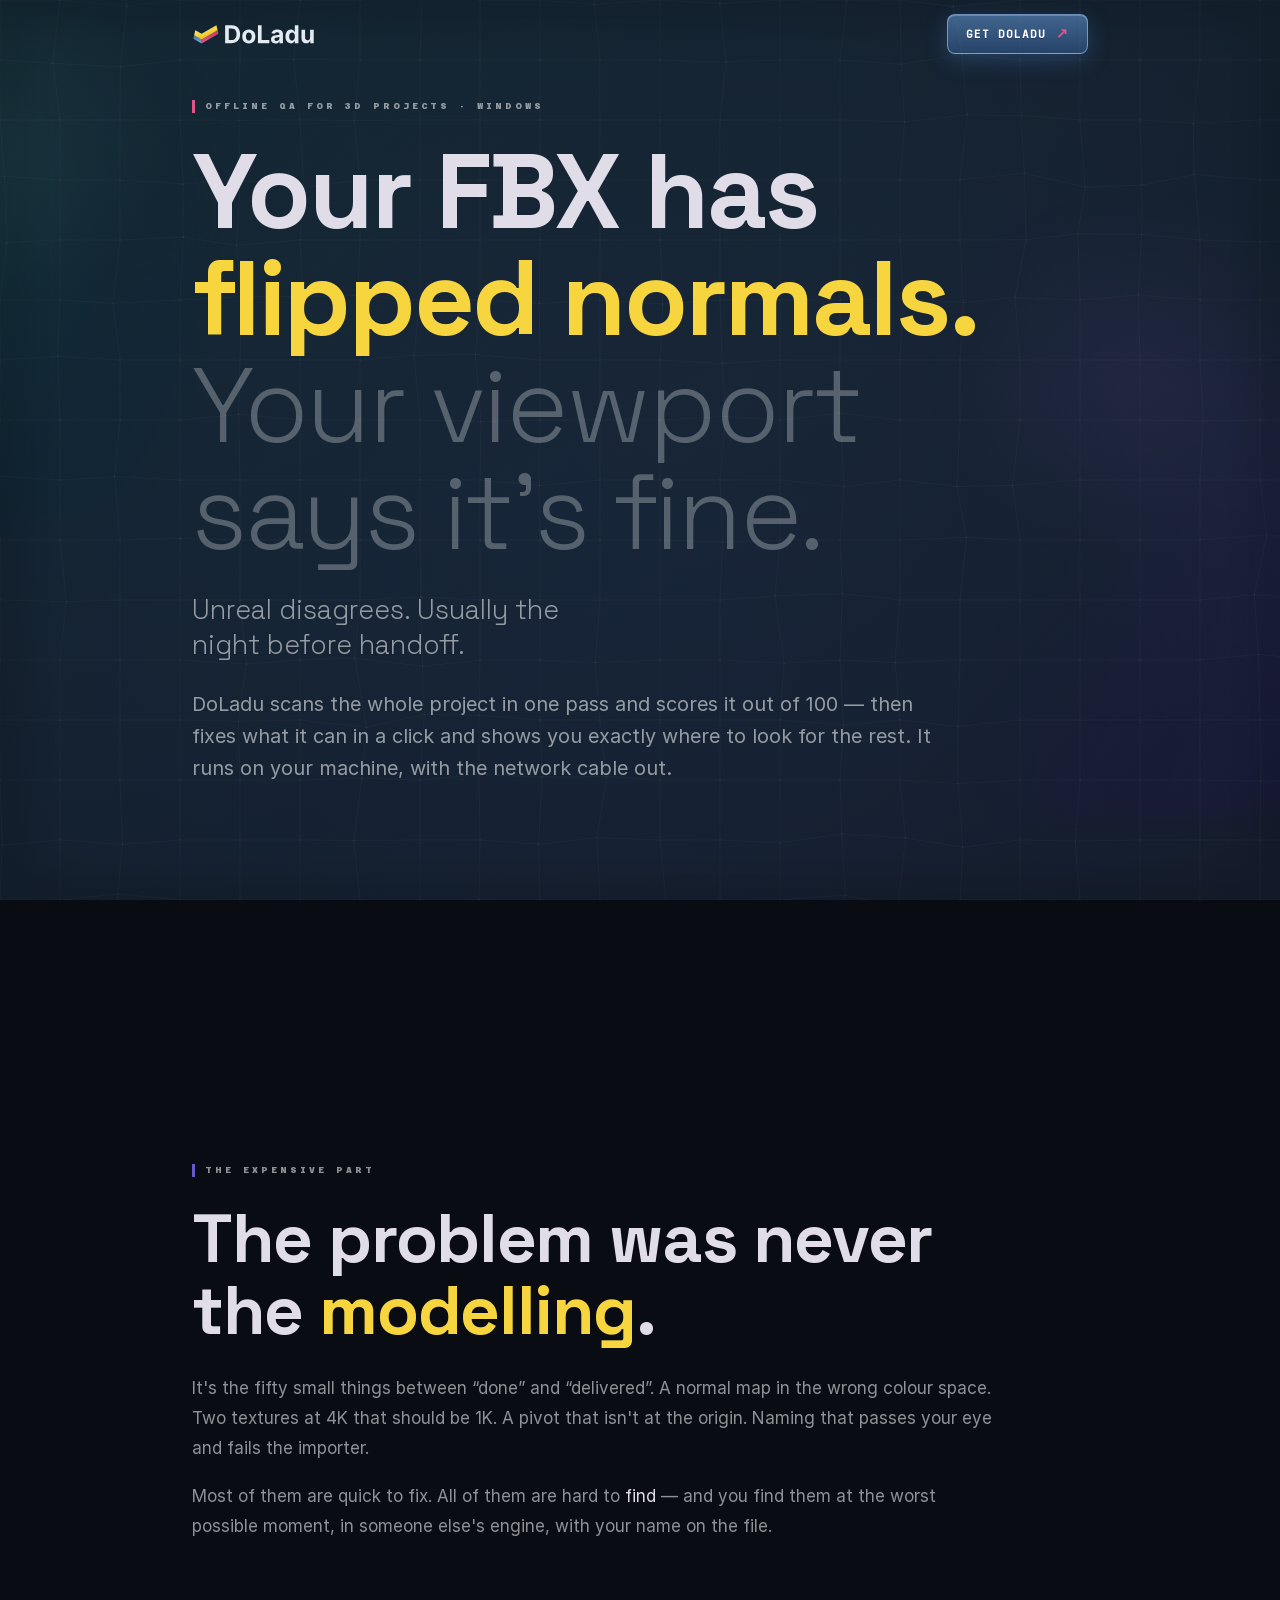
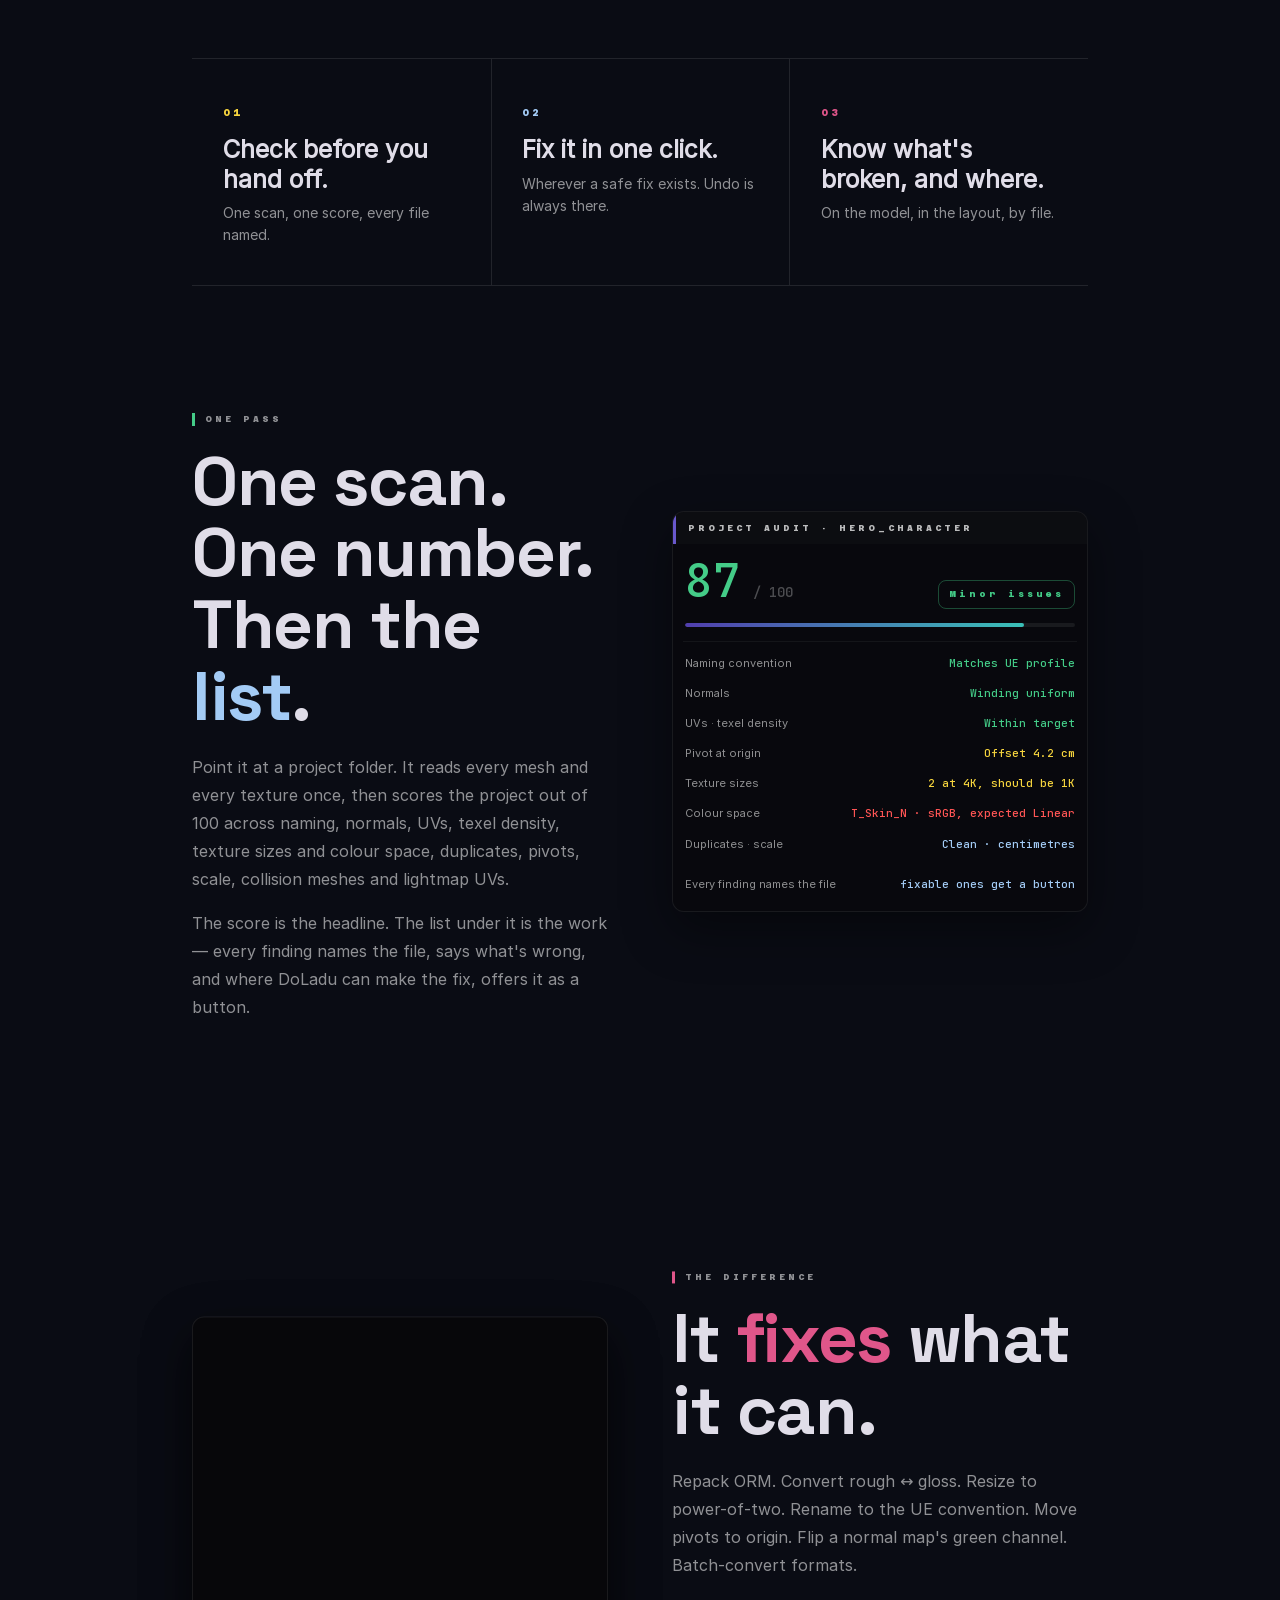
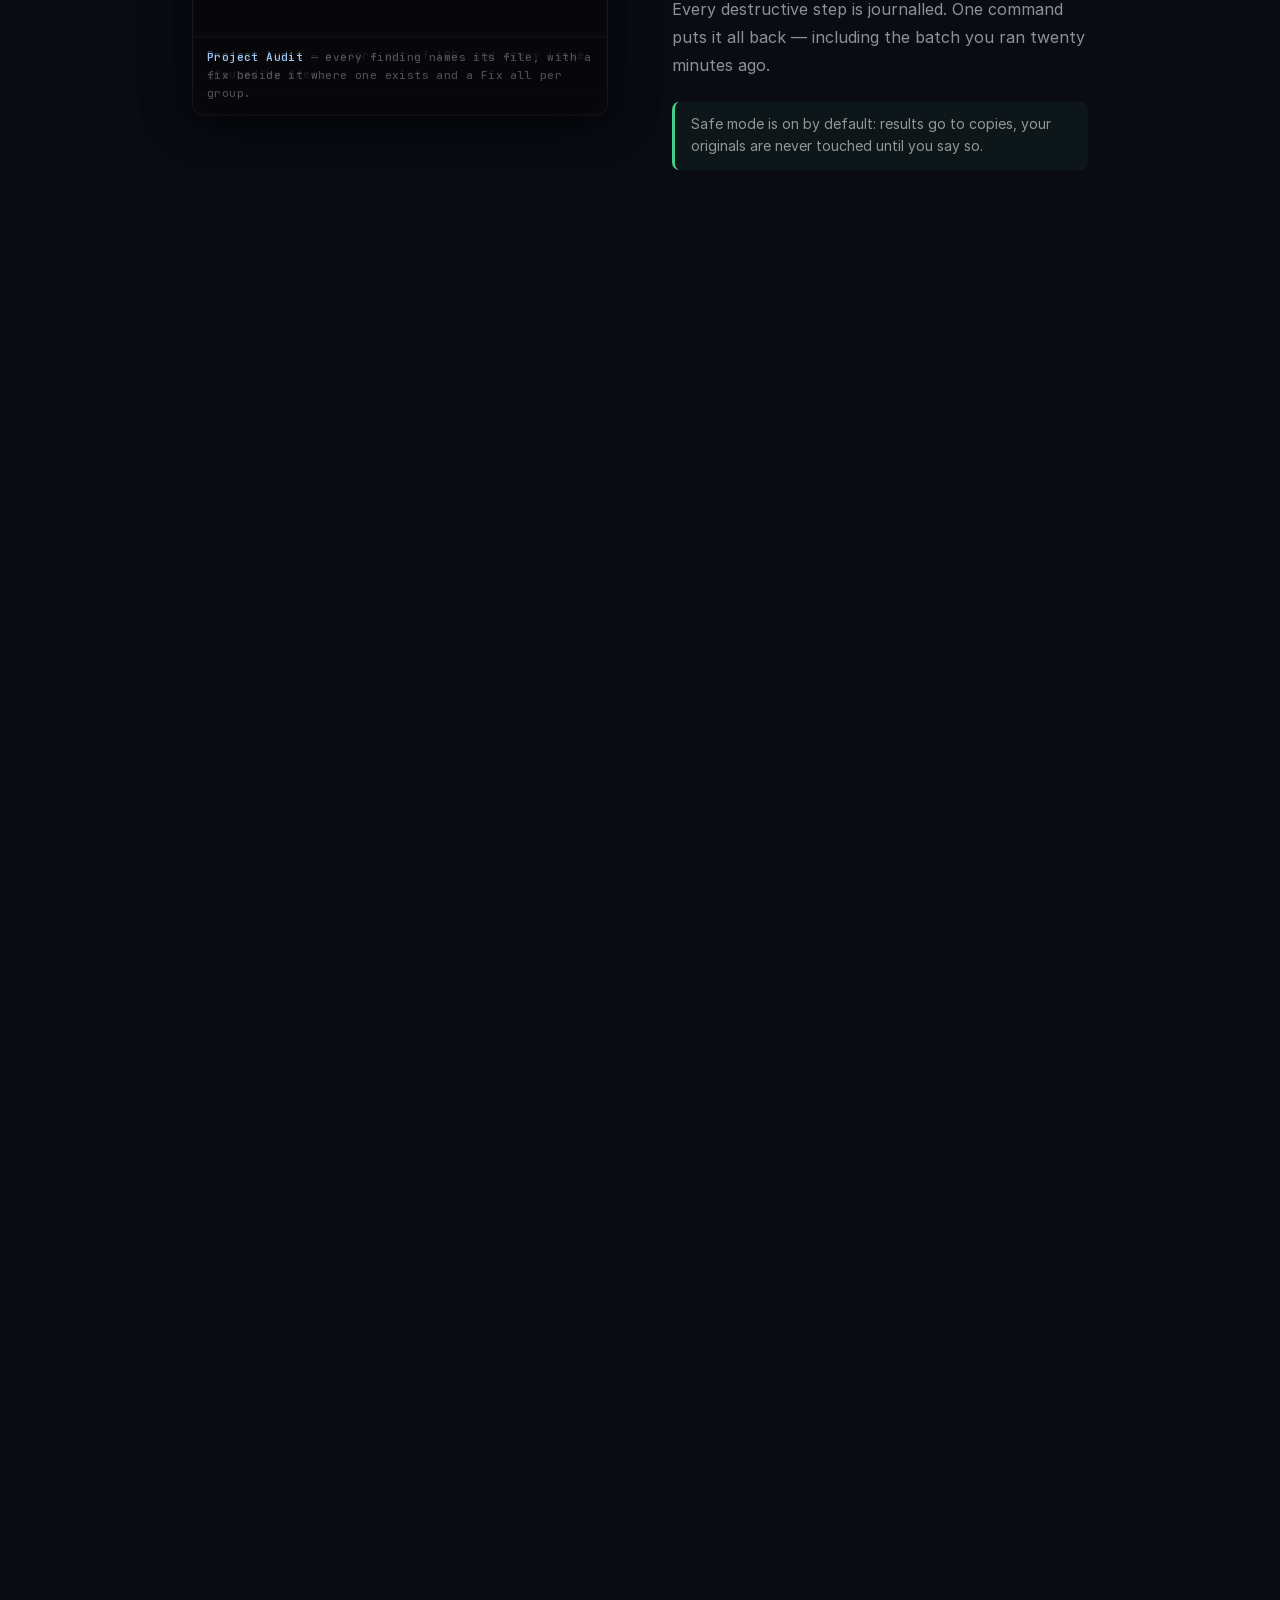
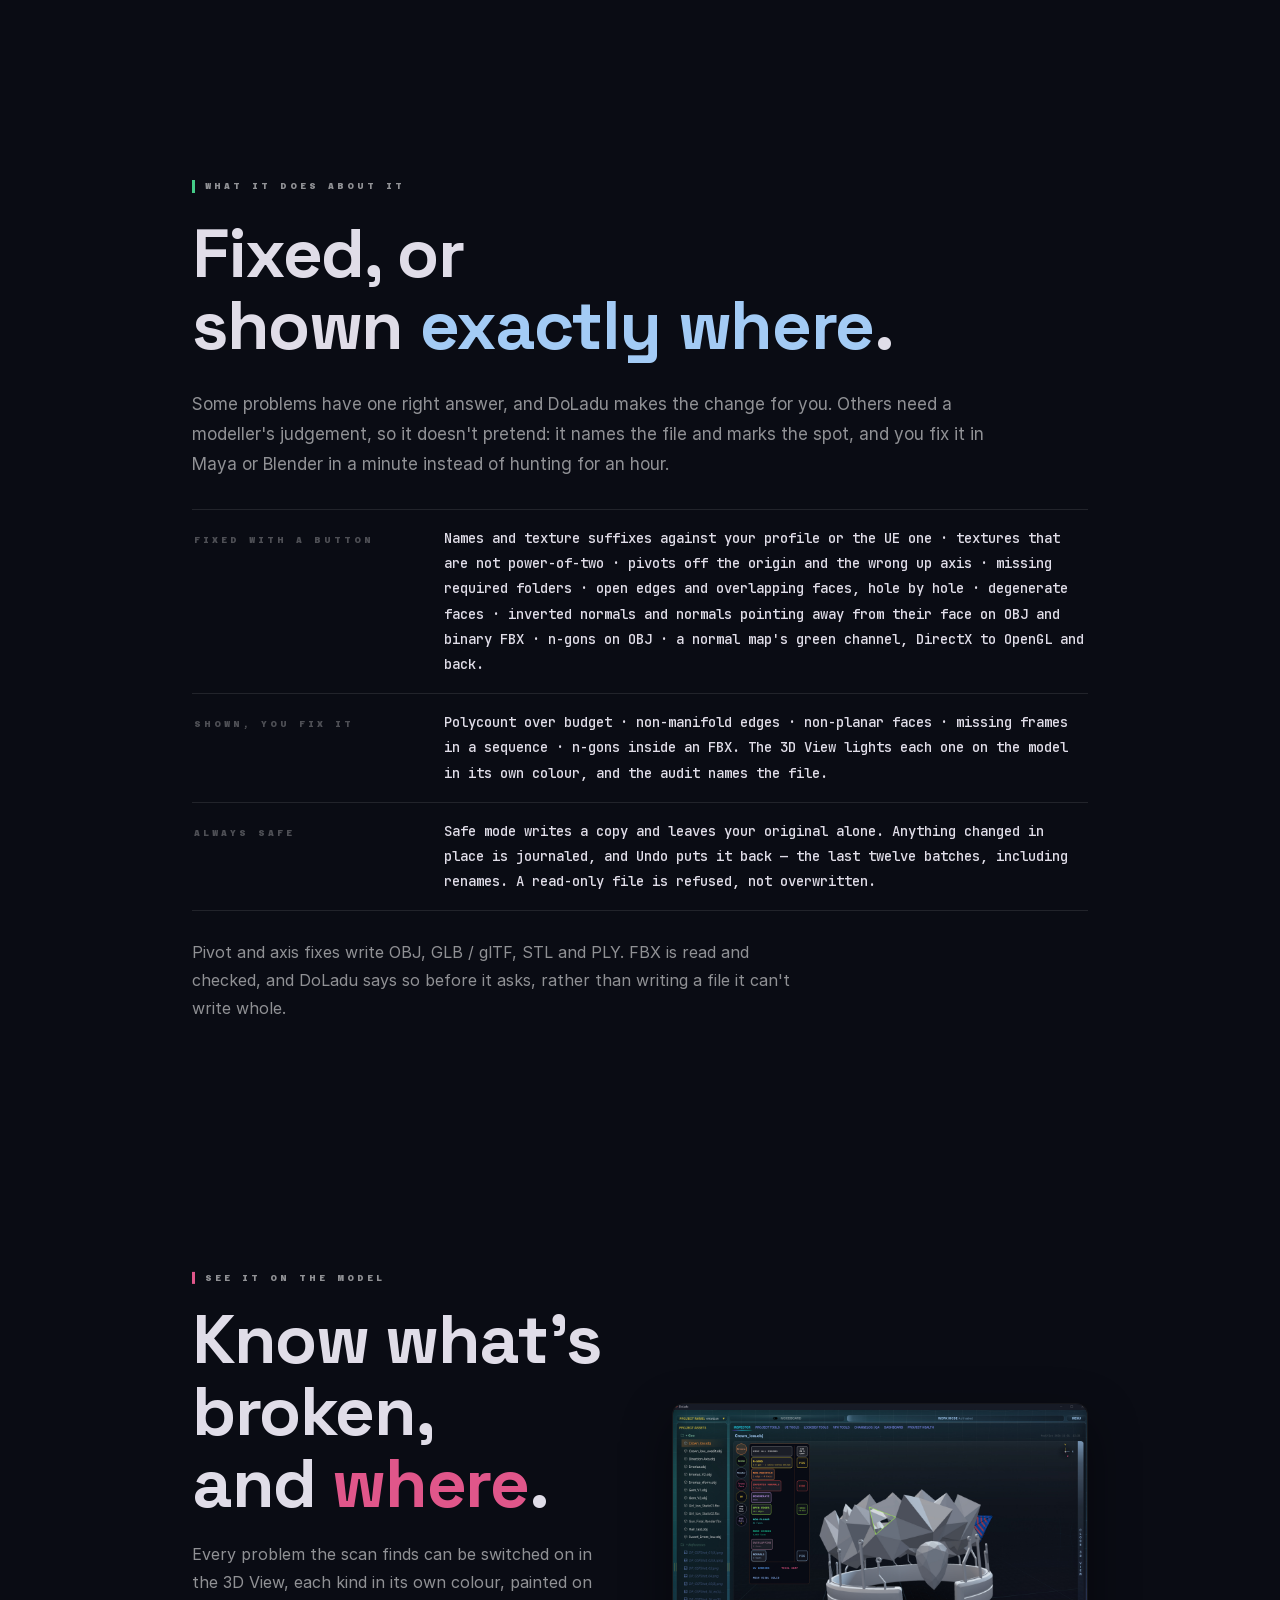
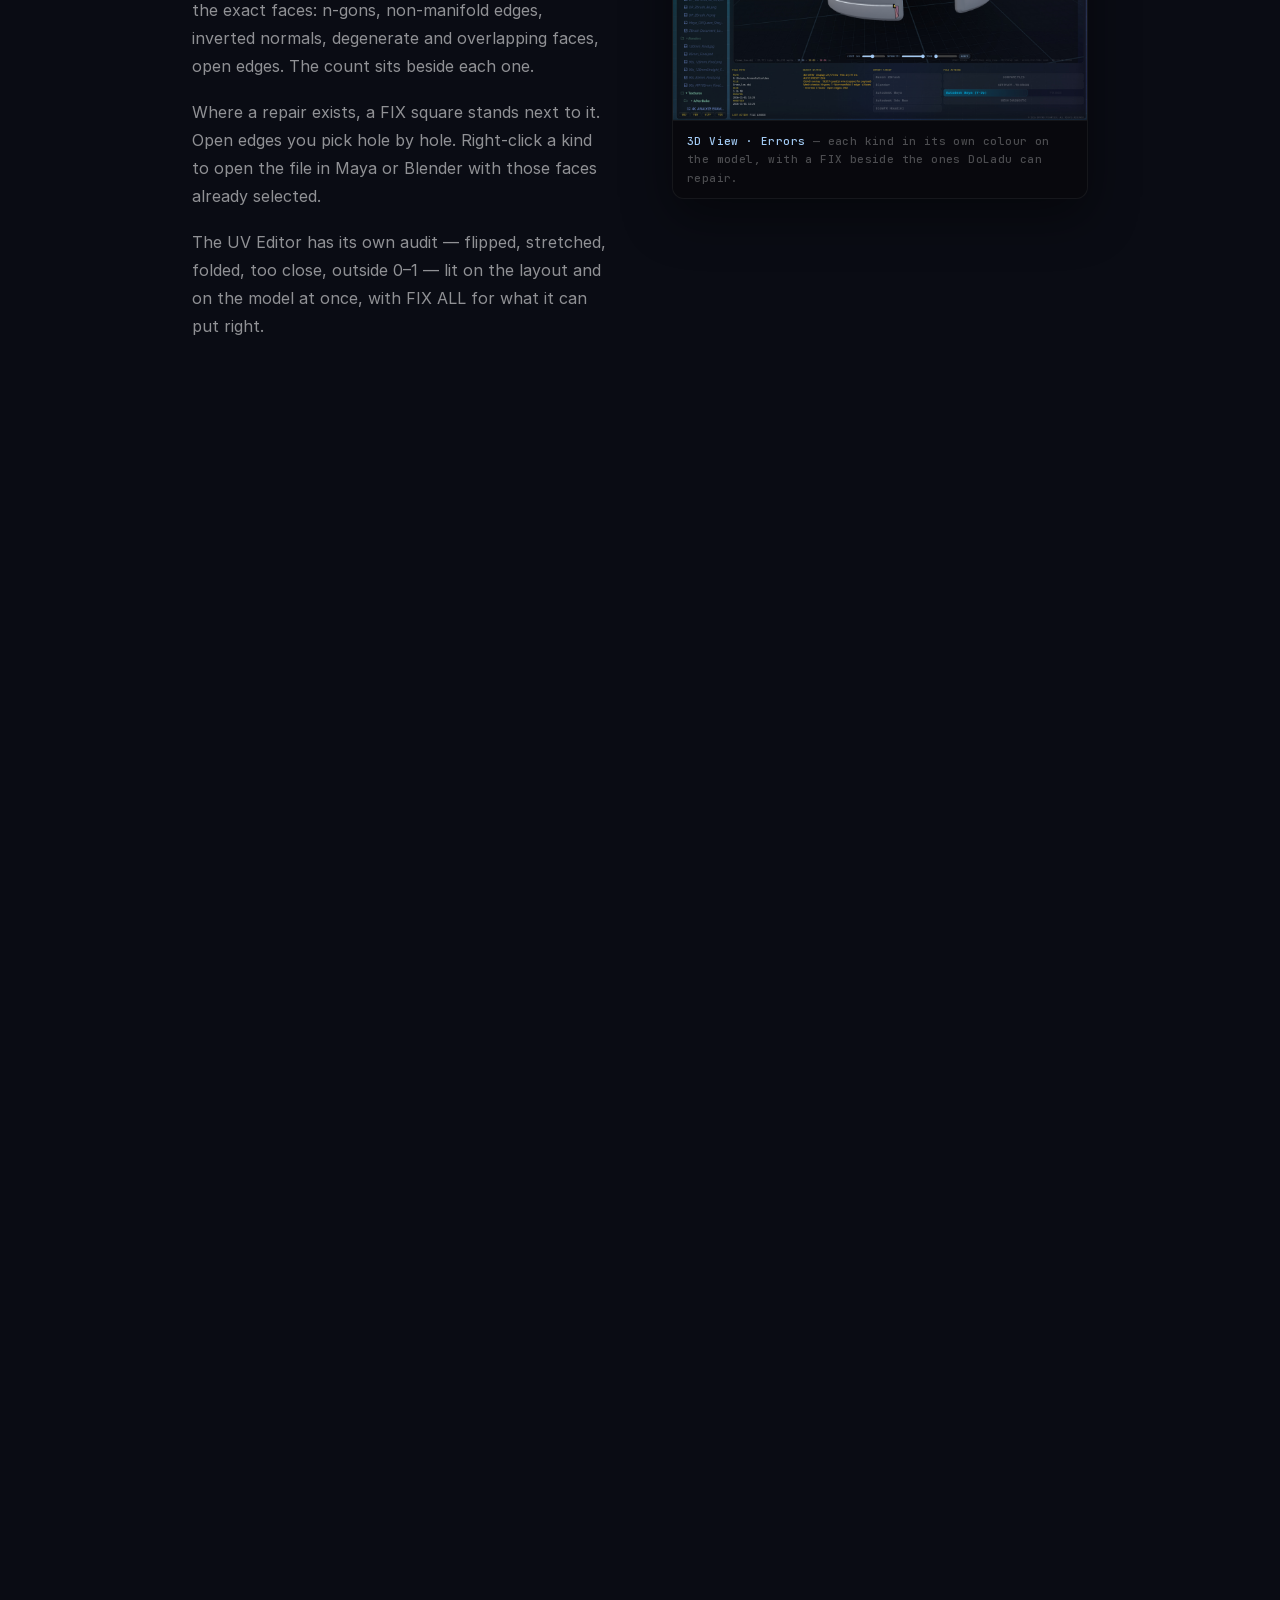
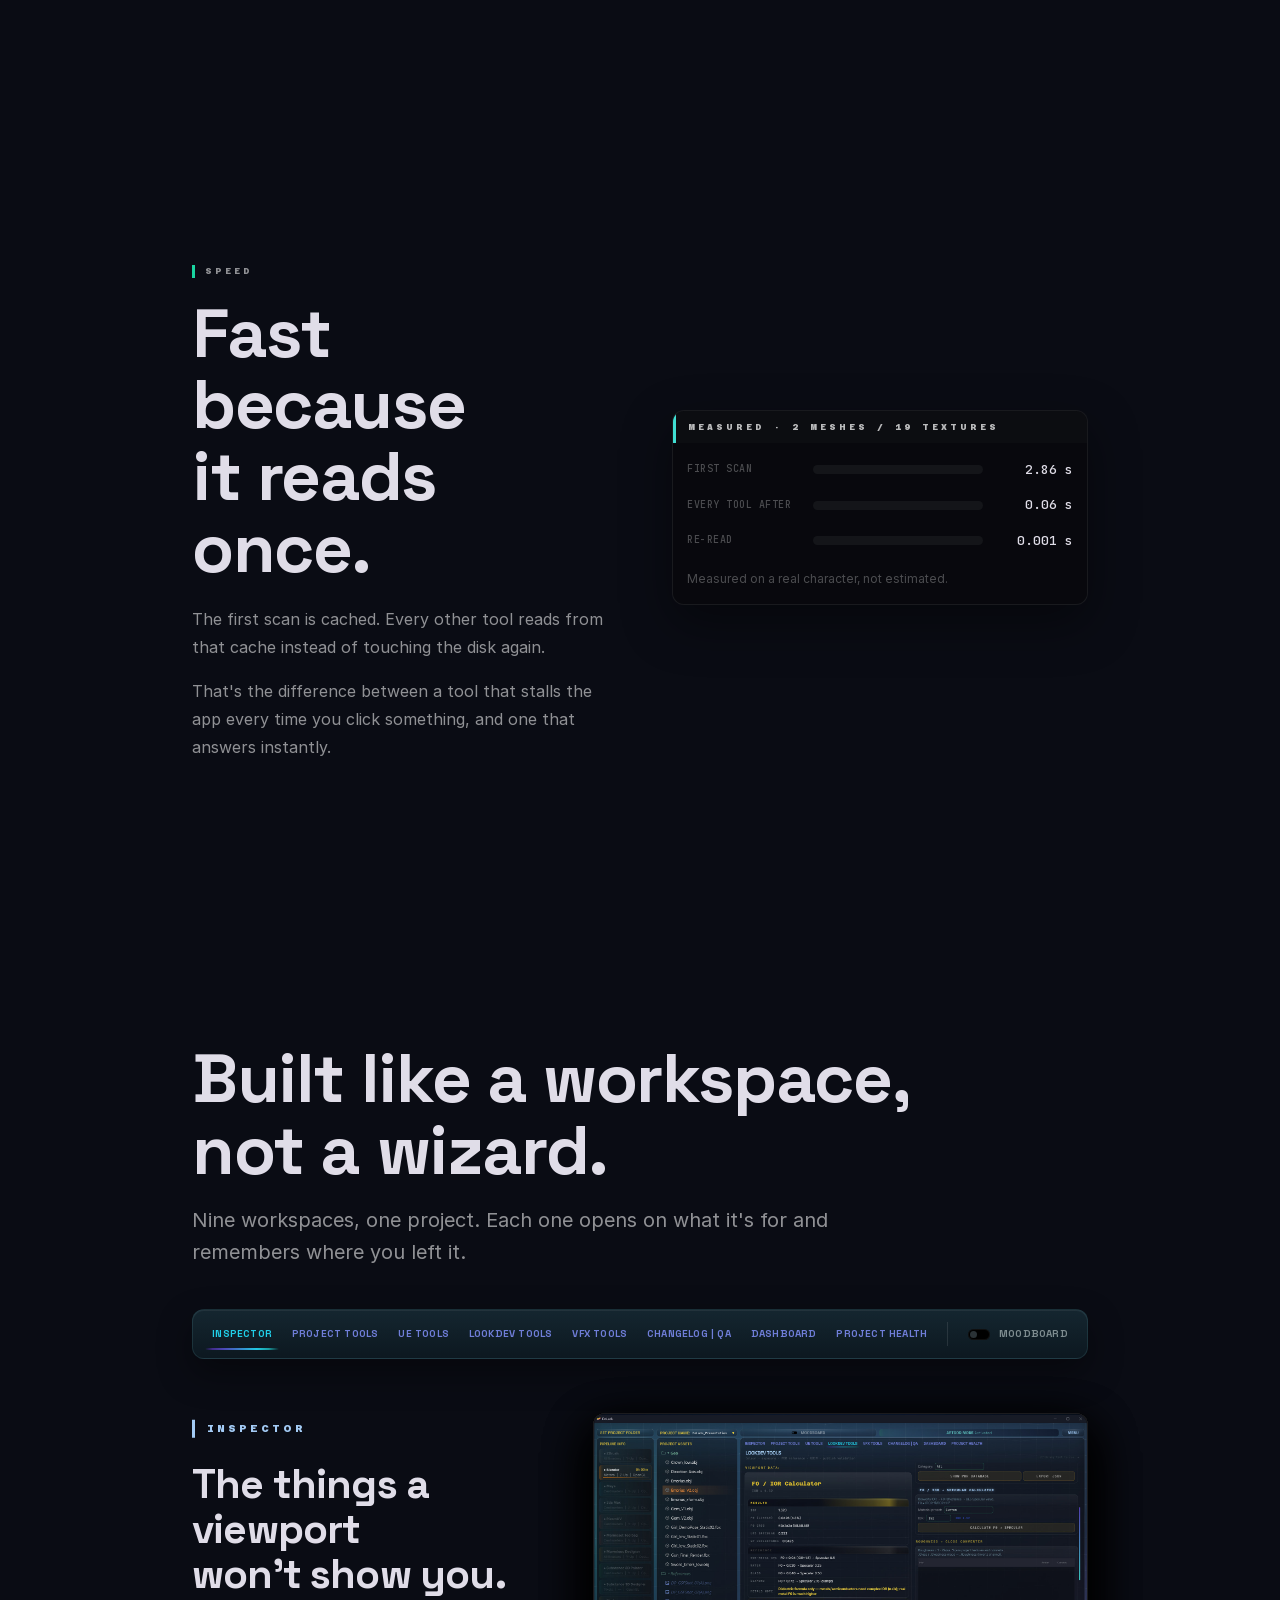
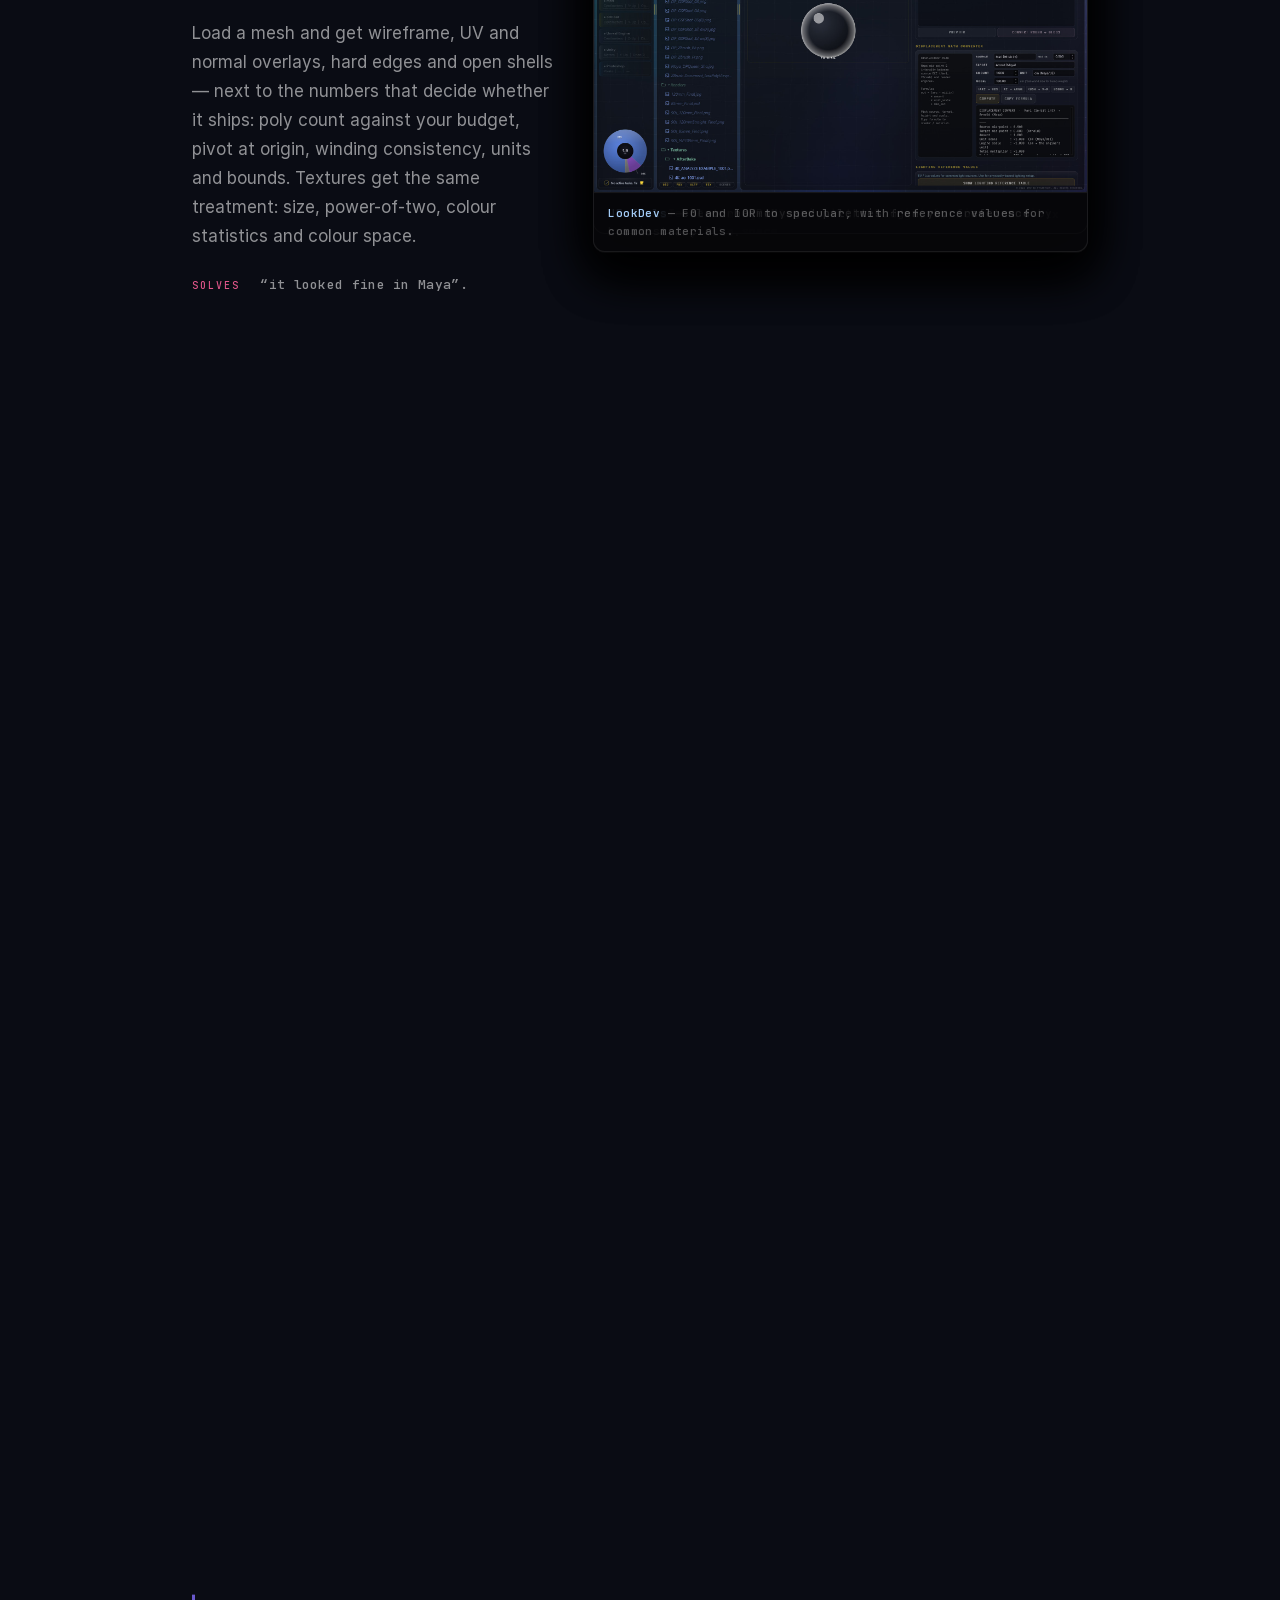
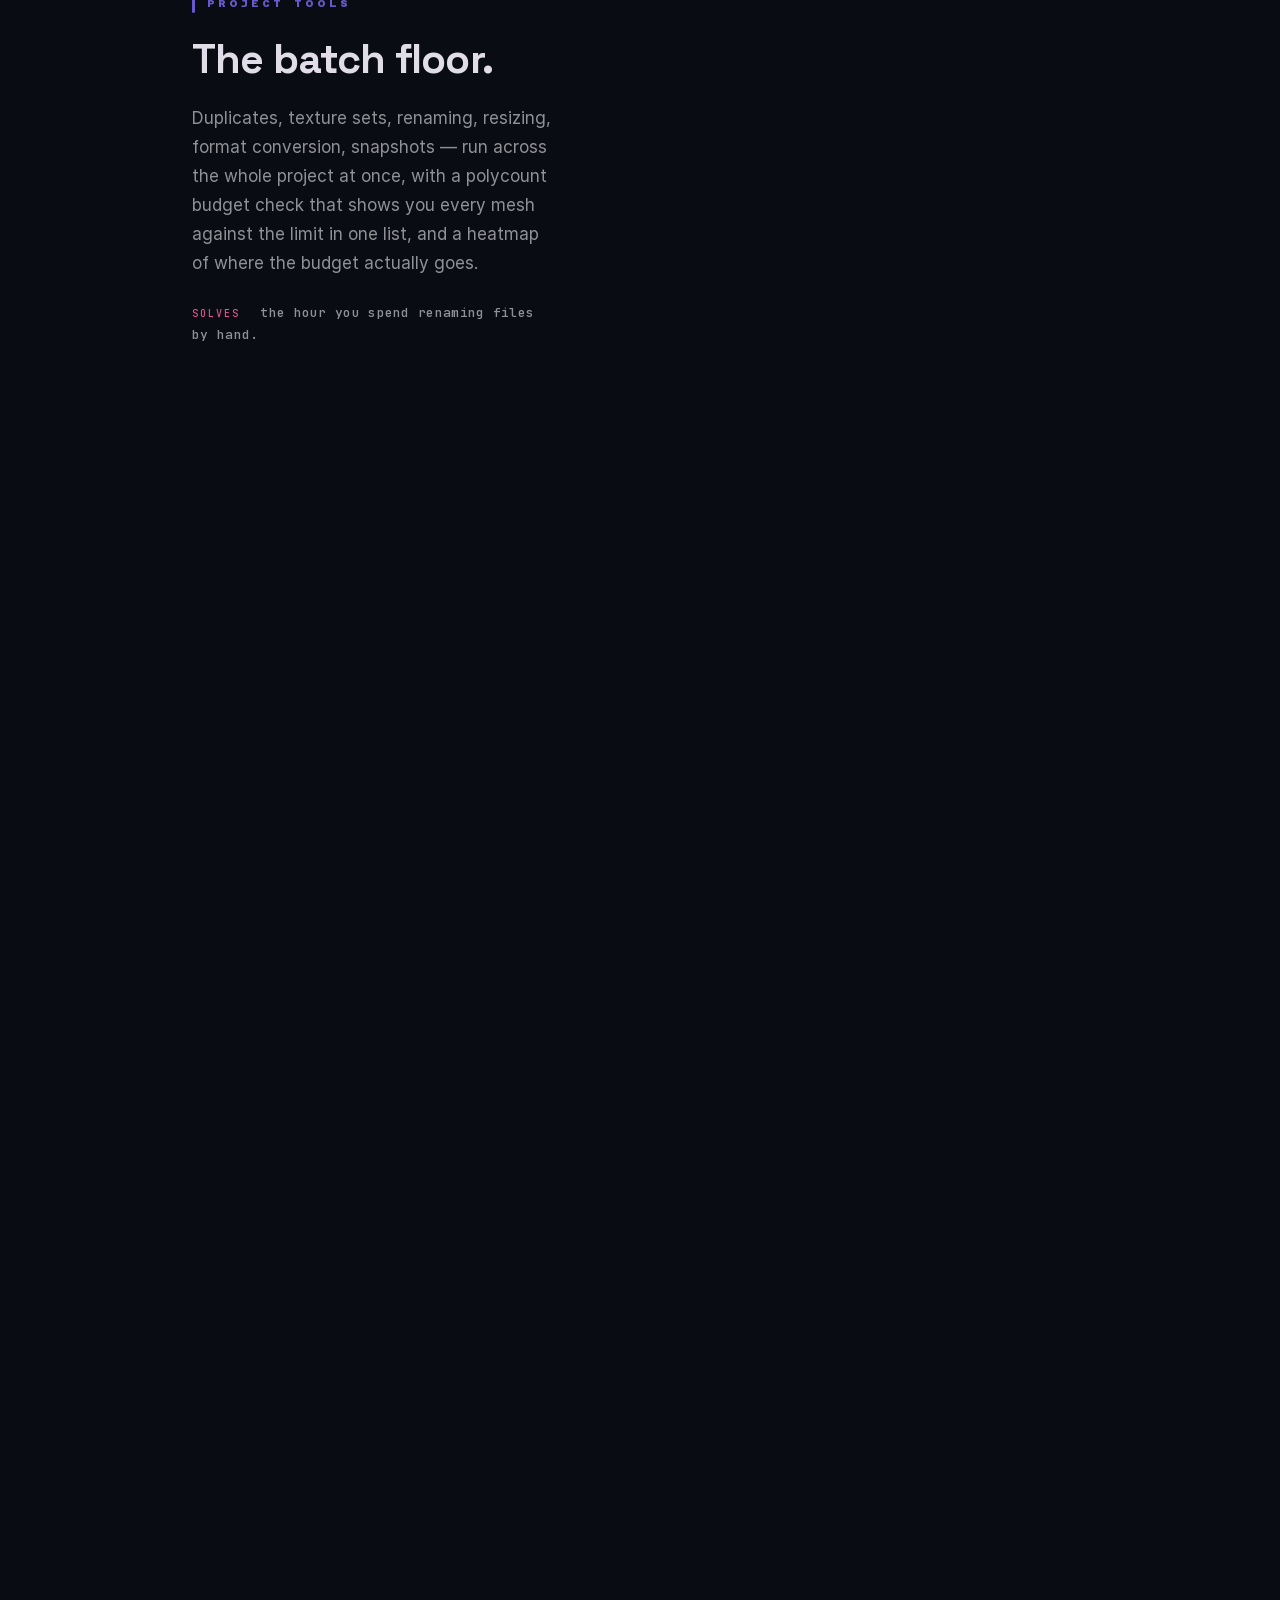
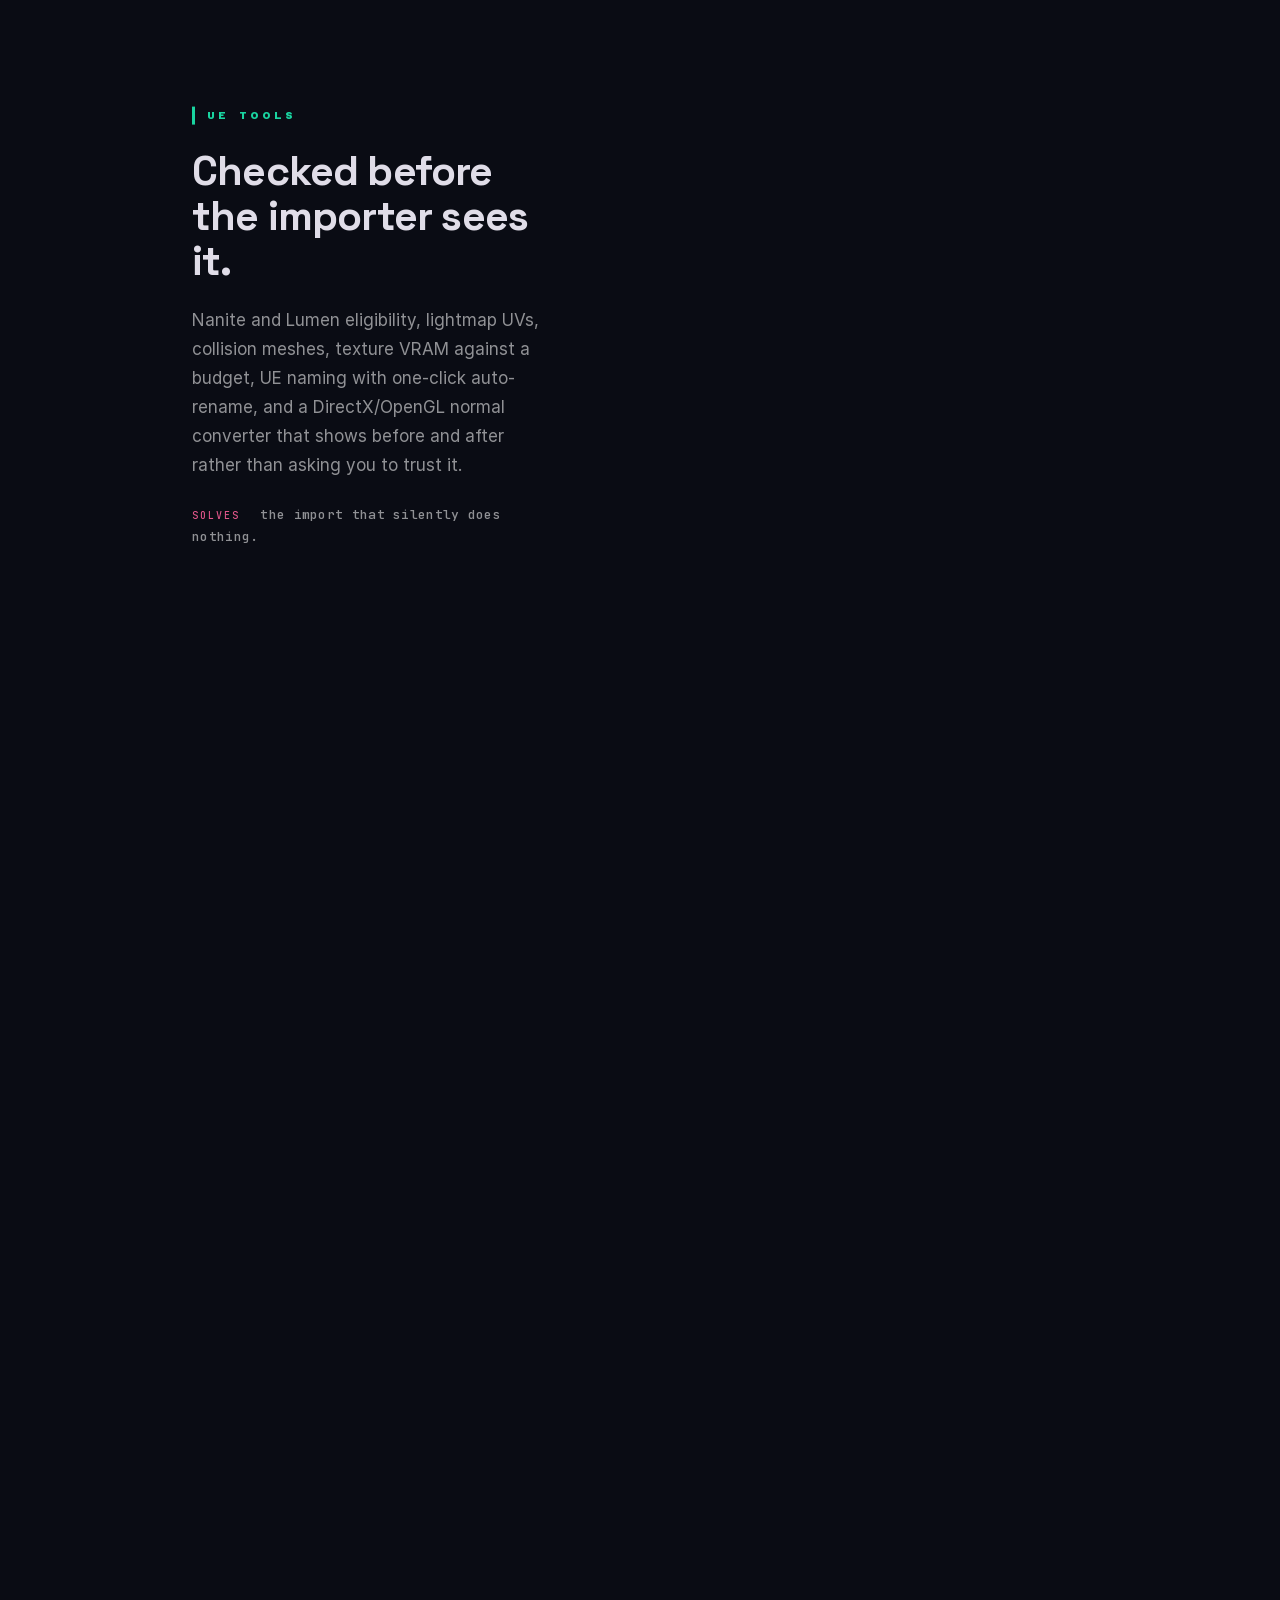
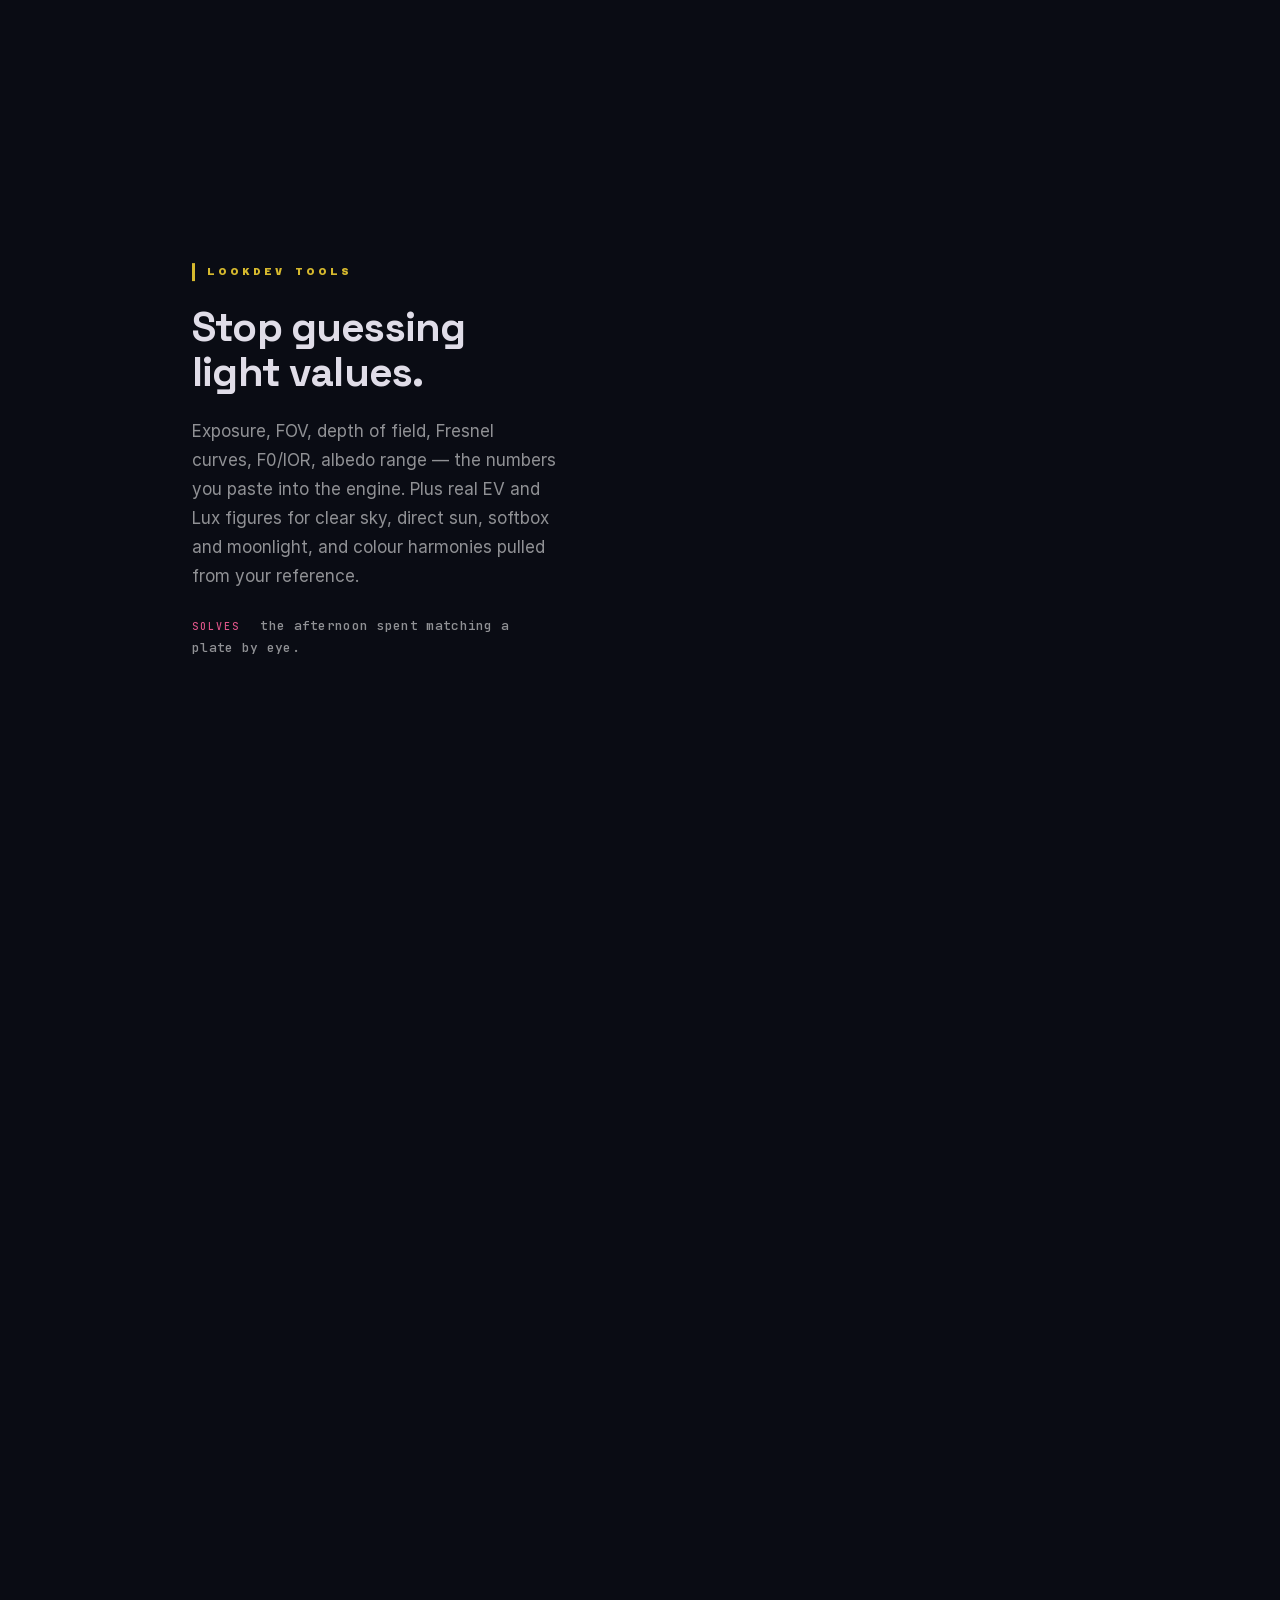
==== commit 1ada1e55: "Add files via upload" ====
--- a/index.html
+++ b/index.html
@@ -1,1065 +1,1068 @@
-<!doctype html>
-<html lang="en">
-<head>
-<meta charset="utf-8">
-<meta name="viewport" content="width=device-width, initial-scale=1">
-<title>DoLadu — find what breaks the handoff, before the handoff</title>
-<meta name="description" content="Offline Windows QA and cleanup for 3D projects. One scan scores naming, normals, UVs, texel density, textures, pivots and scale — fixes what it can, shows you the rest. Nothing leaves your machine.">
-<meta name="robots" content="index,follow">
-<link rel="canonical" href="https://getdoladu.com/">
-
-<meta property="og:type" content="website">
-<meta property="og:url" content="https://getdoladu.com/">
-<meta property="og:title" content="DoLadu — find what breaks the handoff, before the handoff">
-<meta property="og:description" content="Offline Windows QA and cleanup for 3D projects. One scan, one score, fixes where it can. Nothing leaves your machine.">
-<meta property="og:image" content="https://getdoladu.com/assets/og-doladu.jpg">
-<meta property="og:image:width" content="1200">
-<meta property="og:image:height" content="630">
-<meta property="og:image:alt" content="DoLadu — offline QA for 3D projects">
-<meta name="twitter:card" content="summary_large_image">
-<meta name="twitter:image" content="https://getdoladu.com/assets/og-doladu.jpg">
-
-<link rel="icon" href="favicon.ico" sizes="any">
-<link rel="icon" href="assets/doladu_mark.svg" type="image/svg+xml">
-<link rel="icon" type="image/png" sizes="192x192" href="assets/doladu_256.png">
-<link rel="apple-touch-icon" href="assets/doladu_256.png">
-
-<link rel="stylesheet" href="css/portal.css?v=26">
-<script>document.documentElement.className+=" js-reveal";</script>
-</head>
-<body>
-
-<!-- Фон-сцена застосунку. neuralCanvas — жива сітка з хроматичним зсувом. -->
-<div class="scene" aria-hidden="true">
-    <div class="scene__base"></div>
-    <div class="blob blob--purple"></div>
-    <div class="blob blob--cyan"></div>
-    <canvas id="neuralCanvas"></canvas>
-    <div class="scene__dim"></div>
-    <div class="scene__noise"></div>
-    <div class="scene__vig"></div>
-</div>
-
-<header class="topbar" id="topbar">
-    <div class="container topbar__in">
-        <a class="brand" href="./" aria-label="DoLadu">
-            <img src="assets/doladu_lockup.svg" alt="DoLadu">
-        </a>
-        <div class="topbar__right">
-            <a class="btn btn--primary" href="https://doladu.lemonsqueezy.com/checkout/buy/a9c2a3e0-8431-41ec-8bfe-f57ba2a1a37d" target="_blank" rel="noopener noreferrer">Get DoLadu <span class="btn__arrow" aria-hidden="true">↗</span></a>
-        </div>
-    </div>
-</header>
-
-<div class="wrap">
-
-    <!-- ============ 1 · ГЕРОЙ ============ -->
-    <section class="hero" id="top">
-        <div class="container">
-            <p class="kicker kicker--pink reveal">Offline QA for 3D projects · Windows</p>
-            <h1 class="h-display reveal" data-delay="1">
-                Your FBX has<br>
-                <span class="c-gold">flipped normals.</span><br>
-                <span class="thin">Your viewport says it's fine.</span>
-            </h1>
-            <p class="hero__sub reveal" data-delay="2">
-                Unreal disagrees. Usually the night before handoff.
-            </p>
-            <p class="lead reveal" data-delay="2">
-                DoLadu scans the whole project in one pass and scores it out of 100 —
-                then fixes what it can in a click and shows you exactly where to look for the rest. It runs on your machine, with the network cable out.
-            </p>
-            <div class="hero__cta reveal" data-delay="3">
-                <a class="btn btn--primary" href="https://doladu.lemonsqueezy.com/checkout/buy/a9c2a3e0-8431-41ec-8bfe-f57ba2a1a37d" target="_blank" rel="noopener noreferrer">Get DoLadu <span class="btn__arrow" aria-hidden="true">↗</span></a>
-                <a class="btn btn--ghost" href="#checks">See what it checks ↓</a>
-            </div>
-            <div class="hero__meta reveal" data-delay="4">
-                <span><i class="dot"></i> No account, no cloud, no telemetry</span>
-                <span><i class="dot dot--info"></i> Windows · one file</span>
-                <span><i class="dot dot--pink"></i> Runs on your machine, not in a cloud</span>
-            </div>
-        </div>
-        <div class="scroll-hint"><i></i> SCROLL</div>
-    </section>
-
-
-    <!-- ============ 2 · ПРОБЛЕМА (без згадки продукту — свідомо) ============ -->
-    <section class="narrow">
-        <div class="container">
-            <p class="kicker reveal">The expensive part</p>
-            <h2 class="h-big reveal" data-delay="1" style="margin-bottom:28px">The problem was never<br>the <span class="c-gold">modelling</span>.</h2>
-            <p class="body-txt body-txt--wide reveal" data-delay="2">
-                It's the fifty small things between “done” and “delivered”. A normal map in the
-                wrong colour space. Two textures at 4K that should be 1K. A pivot that isn't at
-                the origin. Naming that passes your eye and fails the importer.
-            </p>
-            <p class="body-txt body-txt--wide reveal" data-delay="2">
-                Most of them are quick to fix. All of them are hard to <strong>find</strong> —
-                and you find them at the worst possible moment, in someone else's engine,
-                with your name on the file.
-            </p>
-        </div>
-    </section>
-
-
-    <!-- ============ THE THREE BEATS ============ -->
-    <section class="beats-wrap">
-        <div class="container">
-            <div class="beats reveal">
-                <div class="beat"><span class="beat__n">01</span><p class="beat__t">Check before you hand off.</p><p class="beat__s">One scan, one score, every file named.</p></div>
-                <div class="beat"><span class="beat__n">02</span><p class="beat__t">Fix it in one click.</p><p class="beat__s">Wherever a safe fix exists. Undo is always there.</p></div>
-                <div class="beat"><span class="beat__n">03</span><p class="beat__t">Know what's broken, and where.</p><p class="beat__s">On the model, in the layout, by file.</p></div>
-            </div>
-        </div>
-    </section>
-
-
-    <!-- ============ 3 · ОДИН ПРОХІД, ОДНА ОЦІНКА ============ -->
-    <section>
-        <div class="container">
-            <div class="split split--reverse">
-                <div class="split__media reveal reveal--right">
-                    <!-- Відтворений інтерфейс, не скріншот (дизайн-система §6) -->
-                    <div class="sec">
-                        <div class="sec-title" style="--sec-accent:#6958CC">Project Audit · Hero_Character</div>
-                        <div class="score">
-                            <span class="score__num" data-count="87">0</span>
-                            <span class="score__max">/ 100</span>
-                            <span class="score__verdict">Minor issues</span>
-                        </div>
-                        <div class="bar"><i style="width:87%"></i></div>
-                        <div class="sep"></div>
-                        <div class="row"><span class="k">Naming convention</span><span class="v ok">Matches UE profile</span></div>
-                        <div class="row"><span class="k">Normals</span><span class="v ok">Winding uniform</span></div>
-                        <div class="row"><span class="k">UVs · texel density</span><span class="v ok">Within target</span></div>
-                        <div class="row"><span class="k">Pivot at origin</span><span class="v warn">Offset 4.2 cm</span></div>
-                        <div class="row"><span class="k">Texture sizes</span><span class="v warn">2 at 4K, should be 1K</span></div>
-                        <div class="row"><span class="k">Colour space</span><span class="v err">T_Skin_N · sRGB, expected Linear</span></div>
-                        <div class="row"><span class="k">Duplicates · scale</span><span class="v info">Clean · centimetres</span></div>
-                        <div class="sec__foot">
-                            <div class="row" style="padding-left:0;padding-right:0">
-                                <span class="k">Every finding names the file</span>
-                                <span class="v info">fixable ones get a button</span>
-                            </div>
-                        </div>
-                    </div>
-                </div>
-
-                <div class="split__text reveal" data-delay="1">
-                    <p class="kicker kicker--ok">One pass</p>
-                    <h2 class="h-big">One scan.<br>One number.<br>Then the <span class="c-blue">list</span>.</h2>
-                    <p class="body-txt">
-                        Point it at a project folder. It reads every mesh and every texture once,
-                        then scores the project out of 100 across naming, normals, UVs, texel density,
-                        texture sizes and colour space, duplicates, pivots, scale, collision meshes
-                        and lightmap UVs.
-                    </p>
-                    <p class="body-txt">
-                        The score is the headline. The list under it is the work — every finding
-                        names the file, says what's wrong, and where DoLadu can make the fix, offers it as a button.
-                    </p>
-                </div>
-            </div>
-        </div>
-    </section>
-
-
-    <!-- ============ 4 · ВИПРАВЛЯЄ, А НЕ ЛИШЕ СКАРЖИТЬСЯ ============ -->
-    <section>
-        <div class="container">
-            <!-- Два знімки аудиту міняються по черзі: сцена пришпилена по центру,
-                 поки під нею прокручується «доріжка» (висота росте з --n). -->
-            <div class="swap" data-swap style="--n:2">
-                <div class="split swap__stage">
-                    <div class="swap__media">
-                        <figure class="shot swap-shot is-active">
-                            <img src="assets/shots/audit-01.jpg" width="1800" height="1380" loading="lazy" decoding="async"
-                                 alt="DoLadu Project Audit: a score out of 100 and issues grouped by area — naming, texture sets, resolutions, poly budget, pivots">
-                            <div class="shot__ph"><span class="ph-label">Screenshot slot</span><span class="ph-file">doladu/assets/shots/audit-01.jpg</span></div>
-                            <figcaption><b>Project Audit</b> — a score out of 100, and every issue grouped by area.</figcaption>
-                        </figure>
-                        <figure class="shot swap-shot">
-                            <img src="assets/shots/audit-02.jpg" width="1800" height="1387" loading="lazy" decoding="async"
-                                 alt="DoLadu Project Audit: pivot, collision and normal problems listed by file, each with a fix button and a Fix all button per group">
-                            <div class="shot__ph"><span class="ph-label">Screenshot slot</span><span class="ph-file">doladu/assets/shots/audit-02.jpg</span></div>
-                            <figcaption><b>Project Audit</b> — every finding names its file, with a fix beside it where one exists and a Fix all per group.</figcaption>
-                        </figure>
-                    </div>
-
-                    <div class="split__text">
-                        <p class="kicker kicker--pink">The difference</p>
-                        <h2 class="h-big">It <span class="c-pink">fixes</span> what it can.</h2>
-                        <p class="body-txt">
-                            Repack ORM. Convert rough ↔ gloss. Resize to power-of-two. Rename to the
-                            UE convention. Move pivots to origin. Flip a normal map's green channel.
-                            Batch-convert formats.
-                        </p>
-                        <p class="body-txt">
-                            Every destructive step is journalled. One command puts it all back —
-                            including the batch you ran twenty minutes ago.
-                        </p>
-                        <p class="note note--ok">
-                            Safe mode is on by default: results go to copies, your originals are never
-                            touched until you say so.
-                        </p>
-                    </div>
-                </div>
-            </div>
-        </div>
-    </section>
-
-
-    <!-- ============ FIXED OR FLAGGED ============ -->
-    <section class="narrow" id="fixed-or-flagged">
-        <div class="container">
-            <p class="kicker kicker--ok reveal">What it does about it</p>
-            <h2 class="h-big reveal" data-delay="1" style="margin-bottom:28px">Fixed, or<br>shown <span class="c-blue">exactly where</span>.</h2>
-            <p class="body-txt body-txt--wide reveal" data-delay="2">
-                Some problems have one right answer, and DoLadu makes the change for you. Others
-                need a modeller's judgement, so it doesn't pretend: it names the file and marks the
-                spot, and you fix it in Maya or Blender in a minute instead of hunting for an hour.
-            </p>
-            <div class="fmt fmt--wide reveal" data-delay="2" style="margin-top:30px">
-                <div class="fmt__row"><span class="fmt__k">Fixed with a button</span><span class="fmt__v">Names and texture suffixes against your profile or the UE one · textures that are not power-of-two · pivots off the origin and the wrong up axis · missing required folders · open edges and overlapping faces, hole by hole · degenerate faces · inverted normals and normals pointing away from their face on OBJ and binary FBX · n-gons on OBJ · a normal map's green channel, DirectX to OpenGL and back.</span></div>
-                <div class="fmt__row"><span class="fmt__k">Shown, you fix it</span><span class="fmt__v">Polycount over budget · non-manifold edges · non-planar faces · missing frames in a sequence · n-gons inside an FBX. The 3D View lights each one on the model in its own colour, and the audit names the file.</span></div>
-                <div class="fmt__row"><span class="fmt__k">Always safe</span><span class="fmt__v">Safe mode writes a copy and leaves your original alone. Anything changed in place is journaled, and Undo puts it back — the last twelve batches, including renames. A read-only file is refused, not overwritten.</span></div>
-            </div>
-            <p class="body-txt reveal" data-delay="3" style="margin-top:26px">
-                Pivot and axis fixes write OBJ, GLB / glTF, STL and PLY. FBX is read and checked,
-                and DoLadu says so before it asks, rather than writing a file it can't write whole.
-            </p>
-        </div>
-    </section>
-
-
-    <!-- ============ SEE IT ON THE MODEL ============ -->
-    <section class="narrow" id="errors">
-        <div class="container">
-            <div class="swap" data-swap style="--n:2">
-                <div class="split swap__stage">
-                    <div class="split__text">
-                        <p class="kicker kicker--pink">See it on the model</p>
-                        <h2 class="h-big">Know what's broken,<br>and <span class="c-pink">where</span>.</h2>
-                        <p class="body-txt">
-                            Every problem the scan finds can be switched on in the 3D View, each kind
-                            in its own colour, painted on the exact faces: n-gons, non-manifold edges,
-                            inverted normals, degenerate and overlapping faces, open edges. The count
-                            sits beside each one.
-                        </p>
-                        <p class="body-txt">
-                            Where a repair exists, a FIX square stands next to it. Open edges you pick
-                            hole by hole. Right-click a kind to open the file in Maya or Blender with
-                            those faces already selected.
-                        </p>
-                        <p class="body-txt">
-                            The UV Editor has its own audit — flipped, stretched, folded, too close,
-                            outside 0–1 — lit on the layout and on the model at once, with FIX ALL for
-                            what it can put right.
-                        </p>
-                    </div>
-                    <div class="swap__media">
-                        <figure class="shot swap-shot is-active">
-                            <img src="assets/shots/errors-3d-01.jpg" width="2698" height="2064" loading="lazy" decoding="async"
-                                 alt="DoLadu 3D View with the ERRORS panel open: n-gons, non-manifold edges, inverted normals, open edges and overlapping faces each with a count and a colour on the model, and FIX buttons beside the ones that can be repaired">
-                            <figcaption><b>3D View · Errors</b> — each kind in its own colour on the model, with a FIX beside the ones DoLadu can repair.</figcaption>
-                        </figure>
-                        <figure class="shot swap-shot">
-                            <img src="assets/shots/uv-errors-01.jpg" width="2689" height="2071" loading="lazy" decoding="async"
-                                 alt="DoLadu UV Editor audit: UV checks, problem faces by kind with counts, FIX ALL, distortion heat, shell borders and checker maps, with the problem faces lit on the layout and the model">
-                            <figcaption><b>UV Editor · Audit</b> — problem faces counted by kind, lit on the layout and the model, with FIX ALL.</figcaption>
-                        </figure>
-                    </div>
-                </div>
-            </div>
-        </div>
-    </section>
-
-
-    <!-- ============ 5 · ШВИДКІСТЬ ============ -->
-    <section>
-        <div class="container">
-            <div class="split split--reverse">
-                <div class="split__media reveal reveal--left">
-                    <div class="sec">
-                        <div class="sec-title" style="--sec-accent:#40DED3">Measured · 2 meshes / 19 textures</div>
-                        <div class="perf">
-                            <div class="perf__row">
-                                <span class="perf__label">First scan</span>
-                                <span class="perf__track"><i class="perf__fill perf__fill--slow" data-w="100"></i></span>
-                                <span class="perf__val">2.86 s</span>
-                            </div>
-                            <div class="perf__row">
-                                <span class="perf__label">Every tool after</span>
-                                <span class="perf__track"><i class="perf__fill perf__fill--fast" data-w="4"></i></span>
-                                <span class="perf__val">0.06 s</span>
-                            </div>
-                            <div class="perf__row">
-                                <span class="perf__label">Re-read</span>
-                                <span class="perf__track"><i class="perf__fill perf__fill--fast" data-w="1"></i></span>
-                                <span class="perf__val">0.001 s</span>
-                            </div>
-                        </div>
-                        <p class="perf__note">
-                            Measured on a real character, not estimated.
-                        </p>
-                    </div>
-                </div>
-
-                <div class="split__text reveal" data-delay="1">
-                    <p class="kicker kicker--ue5">Speed</p>
-                    <h2 class="h-big">Fast because<br>it reads once.</h2>
-                    <p class="body-txt">
-                        The first scan is cached. Every other tool reads from that cache instead of
-                        touching the disk again.
-                    </p>
-                    <p class="body-txt">
-                        That's the difference between a tool that stalls the app every time you click
-                        something, and one that answers instantly.
-                    </p>
-                </div>
-            </div>
-        </div>
-    </section>
-
-
-    <!-- ============ 6 · ВКЛАДКИ — ЗОБРАЖЕННЯ ПО ОДНОМУ ============
-         Текст прокручується, картинка стоїть на місці й змінюється:
-         попередня гасне, наступна напливає. Над усім — смуга вкладок
-         із самого застосунку: вона пришпилена, поки йде секція, і
-         підсвічує вкладку, про яку зараз текст. Якщо в кроку кілька
-         знімків, вони міняються всередині кроку (data-sub 0, 1, 2…),
-         а висота кроку росте з їх кількістю (--n). -->
-    <section class="ws" id="workspaces">
-        <div class="container">
-            <p class="kicker reveal">The workspace</p>
-            <h2 class="h-big reveal" data-delay="1" style="margin-bottom:18px">Built like a workspace,<br>not a wizard.</h2>
-            <p class="lead reveal" data-delay="2" style="margin-bottom:10px">
-                Nine workspaces, one project. Each one opens on what it's for and remembers
-                where you left it.
-            </p>
-
-            <!-- Смуга вкладок — як у застосунку: вісім вкладок і перемикач
-                 Moodboard. Посилання ведуть до свого кроку нижче. -->
-            <nav class="ws-tabs" aria-label="DoLadu workspaces">
-                <div class="ws-tabs__bar">
-                    <a class="ws-tabs__tab is-active" href="#ws-inspector" data-i="0">Inspector</a>
-                    <a class="ws-tabs__tab" href="#ws-project-tools" data-i="1">Project Tools</a>
-                    <a class="ws-tabs__tab" href="#ws-ue-tools" data-i="2">UE Tools</a>
-                    <a class="ws-tabs__tab" href="#ws-lookdev" data-i="3">LookDev Tools</a>
-                    <a class="ws-tabs__tab" href="#ws-vfx" data-i="4">VFX Tools</a>
-                    <a class="ws-tabs__tab" href="#ws-changelog-qa" data-i="5">Changelog | QA</a>
-                    <a class="ws-tabs__tab" href="#ws-dashboard" data-i="6">Dashboard</a>
-                    <a class="ws-tabs__tab" href="#ws-project-health" data-i="7">Project Health</a>
-                    <span class="ws-tabs__sep" aria-hidden="true"></span>
-                    <a class="ws-tabs__mood" href="#moodboard"><i aria-hidden="true"></i>Moodboard</a>
-                </div>
-            </nav>
-
-            <div class="ws__grid">
-                <div class="ws__steps">
-                    <article class="ws__step ws__step--long" id="ws-inspector" data-i="0" style="--n:2">
-                        <div class="ws__pin">
-                            <p class="ws__tab" style="--tab:#A3CBF5">Inspector</p>
-                            <h3 class="h-mid">The things a viewport<br>won't show you.</h3>
-                            <p class="body-txt">
-                                Load a mesh and get wireframe, UV and normal overlays, hard edges and open
-                                shells — next to the numbers that decide whether it ships: poly count against
-                                your budget, pivot at origin, winding consistency, units and bounds. Textures
-                                get the same treatment: size, power-of-two, colour statistics and colour space.
-                            </p>
-                            <p class="ws__solves"><span>Solves</span> “it looked fine in Maya”.</p>
-                        </div>
-                    </article>
-
-                    <article class="ws__step ws__step--long" id="ws-project-tools" data-i="1" style="--n:2">
-                        <div class="ws__pin">
-                            <p class="ws__tab" style="--tab:#6958CC">Project Tools</p>
-                            <h3 class="h-mid">The batch floor.</h3>
-                            <p class="body-txt">
-                                Duplicates, texture sets, renaming, resizing, format conversion, snapshots —
-                                run across the whole project at once, with a polycount budget check that
-                                shows you every mesh against the limit in one list, and a heatmap of where
-                                the budget actually goes.
-                            </p>
-                            <p class="ws__solves"><span>Solves</span> the hour you spend renaming files by hand.</p>
-                        </div>
-                    </article>
-
-                    <article class="ws__step ws__step--long" id="ws-ue-tools" data-i="2" style="--n:2">
-                        <div class="ws__pin">
-                            <p class="ws__tab" style="--tab:#19D4A0">UE Tools</p>
-                            <h3 class="h-mid">Checked before<br>the importer sees it.</h3>
-                            <p class="body-txt">
-                                Nanite and Lumen eligibility, lightmap UVs, collision meshes, texture VRAM
-                                against a budget, UE naming with one-click auto-rename, and a DirectX/OpenGL
-                                normal converter that shows before and after rather than asking you to trust it.
-                            </p>
-                            <p class="ws__solves"><span>Solves</span> the import that silently does nothing.</p>
-                        </div>
-                    </article>
-
-                    <article class="ws__step ws__step--long" id="ws-lookdev" data-i="3" style="--n:3">
-                        <div class="ws__pin">
-                            <p class="ws__tab" style="--tab:#D6B92E">LookDev Tools</p>
-                            <h3 class="h-mid">Stop guessing<br>light values.</h3>
-                            <p class="body-txt">
-                                Exposure, FOV, depth of field, Fresnel curves, F0/IOR, albedo range — the
-                                numbers you paste into the engine. Plus real EV and Lux figures for clear sky,
-                                direct sun, softbox and moonlight, and colour harmonies pulled from your
-                                reference.
-                            </p>
-                            <p class="ws__solves"><span>Solves</span> the afternoon spent matching a plate by eye.</p>
-                        </div>
-                    </article>
-
-                    <article class="ws__step ws__step--long" id="ws-vfx" data-i="4" style="--n:3">
-                        <div class="ws__pin">
-                            <p class="ws__tab" style="--tab:#FF9A5A">VFX Tools</p>
-                            <h3 class="h-mid">Frames, caches and passes,<br>before comp sees them.</h3>
-                            <p class="body-txt">
-                                Gaps and stuck frames in image and cache sequences, EXR metadata, render
-                                passes audited and handed to Nuke as a script, render cost estimated before
-                                the farm, burn-ins and slates for dailies. Shutter angle comes out as the
-                                value Maya, Houdini, Blender, Nuke and Unreal each expect.
-                            </p>
-                            <p class="ws__solves"><span>Solves</span> the missing frame that turns up on Friday.</p>
-                        </div>
-                    </article>
-
-                    <article class="ws__step ws__step--long" id="ws-changelog-qa" data-i="5" style="--n:2">
-                        <div class="ws__pin">
-                            <p class="ws__tab" style="--tab:#FF5555">Changelog | QA</p>
-                            <h3 class="h-mid">What changed,<br>and what's still wrong.</h3>
-                            <p class="body-txt">
-                                What changed in the project since the baseline you set — files added, modified
-                                and deleted — beside the full warning scan, with every error and warning named
-                                by file and exported as Markdown, HTML or a CSV you can send. Numbered snapshots
-                                keep versions of the asset files, and every file operation can be undone.
-                            </p>
-                            <p class="ws__solves"><span>Solves</span> the review where nobody knows what changed since Tuesday.</p>
-                        </div>
-                    </article>
-
-                    <article class="ws__step" id="ws-dashboard" data-i="6">
-                        <p class="ws__tab" style="--tab:#40DED3">Dashboard</p>
-                        <h3 class="h-mid">Where the hours<br>actually went.</h3>
-                        <p class="body-txt">
-                            Time on the project by program and by pipeline stage, the deadline counting
-                            down, breaks and focus sprints, a week of productivity and a month heatmap —
-                            and the task list, kept next to the work it's about.
-                        </p>
-                        <p class="ws__solves"><span>Solves</span> the timesheet rebuilt from memory on Friday.</p>
-                    </article>
-
-                    <article class="ws__step ws__step--long" id="ws-project-health" data-i="7" style="--n:2">
-                        <div class="ws__pin">
-                            <p class="ws__tab" style="--tab:#44CC88">Project Health</p>
-                            <h3 class="h-mid">Getting better,<br>or just bigger?</h3>
-                            <p class="body-txt">
-                                Pipeline progress, mesh health, poly and texel budgets, VRAM readiness and a
-                                burn chart against the deadline, with a forecast of whether you'll make it.
-                                The score over time, so you can see which way the project is going.
-                            </p>
-                            <p class="ws__solves"><span>Solves</span> “are we on track?” answered with numbers.</p>
-                        </div>
-                    </article>
-                </div>
-
-                <div class="ws__media">
-                    <div class="ws__sticky">
-                        <figure class="shot ws__shot is-active" data-i="0" data-sub="0">
-                            <img src="assets/shots/inspector-01.jpg" width="1800" height="1381" loading="lazy" decoding="async" alt="DoLadu Inspector on a mesh: polycount against budget, LOD analysis, pivot, winding, dimensions and FBX metadata">
-                            <div class="shot__ph"><span class="ph-label">Screenshot slot</span><span class="ph-file">doladu/assets/shots/inspector-01.jpg</span></div>
-                            <figcaption><b>Inspector</b> — budget, topology and metadata for a mesh, on one screen.</figcaption>
-                        </figure>
-                        <figure class="shot ws__shot" data-i="0" data-sub="1">
-                            <img src="assets/shots/inspector-02.jpg" width="1800" height="1380" loading="lazy" decoding="async" alt="DoLadu Inspector on a texture: resolution, power-of-two check, colour statistics and colour space, with a preview">
-                            <div class="shot__ph"><span class="ph-label">Screenshot slot</span><span class="ph-file">doladu/assets/shots/inspector-02.jpg</span></div>
-                            <figcaption><b>Inspector</b> — textures get the same check: size, power-of-two, colour and colour space.</figcaption>
-                        </figure>
-                        <figure class="shot ws__shot" data-i="1" data-sub="0">
-                            <img src="assets/shots/project-tools-01.jpg" width="1800" height="1381" loading="lazy" decoding="async" alt="DoLadu Project Tools: polycount budget check listing every mesh against the limit">
-                            <div class="shot__ph"><span class="ph-label">Screenshot slot</span><span class="ph-file">doladu/assets/shots/project-tools-01.jpg</span></div>
-                            <figcaption><b>Project Tools</b> — every mesh against the polycount budget, in one list.</figcaption>
-                        </figure>
-                        <figure class="shot ws__shot" data-i="1" data-sub="1">
-                            <img src="assets/shots/project-tools-02.jpg" width="1800" height="1381" loading="lazy" decoding="async" alt="DoLadu Project Tools: polycount heatmap and distribution of meshes per budget bucket">
-                            <div class="shot__ph"><span class="ph-label">Screenshot slot</span><span class="ph-file">doladu/assets/shots/project-tools-02.jpg</span></div>
-                            <figcaption><b>Project Tools</b> — where the budget goes: distribution and a heatmap per mesh.</figcaption>
-                        </figure>
-                        <figure class="shot ws__shot" data-i="2" data-sub="0">
-                            <img src="assets/shots/ue-01.jpg" width="1800" height="1383" loading="lazy" decoding="async" alt="DoLadu UE Tools: UE5 naming convention check with a suggested name and fix button for every file">
-                            <div class="shot__ph"><span class="ph-label">Screenshot slot</span><span class="ph-file">doladu/assets/shots/ue-01.jpg</span></div>
-                            <figcaption><b>UE Tools</b> — UE naming checked, with a suggested name and a fix beside every file.</figcaption>
-                        </figure>
-                        <figure class="shot ws__shot" data-i="2" data-sub="1">
-                            <img src="assets/shots/ue-02.jpg" width="1800" height="1380" loading="lazy" decoding="async" alt="DoLadu UE Tools: texture VRAM budget by compression format and the heaviest textures">
-                            <div class="shot__ph"><span class="ph-label">Screenshot slot</span><span class="ph-file">doladu/assets/shots/ue-02.jpg</span></div>
-                            <figcaption><b>UE Tools</b> — texture VRAM against the budget, by format and by heaviest map.</figcaption>
-                        </figure>
-                        <figure class="shot ws__shot" data-i="3" data-sub="0">
-                            <img src="assets/shots/lookdev-01.jpg" width="1800" height="1380" loading="lazy" decoding="async" alt="DoLadu LookDev Tools: colour harmony wheel, colour picker and palettes extracted from reference">
-                            <div class="shot__ph"><span class="ph-label">Screenshot slot</span><span class="ph-file">doladu/assets/shots/lookdev-01.jpg</span></div>
-                            <figcaption><b>LookDev</b> — colour harmony and palettes from your reference.</figcaption>
-                        </figure>
-                        <figure class="shot ws__shot" data-i="3" data-sub="1">
-                            <img src="assets/shots/lookdev-02.jpg" width="1800" height="1381" loading="lazy" decoding="async" alt="DoLadu LookDev Tools: F0 and IOR calculator with reference values for common materials">
-                            <div class="shot__ph"><span class="ph-label">Screenshot slot</span><span class="ph-file">doladu/assets/shots/lookdev-02.jpg</span></div>
-                            <figcaption><b>LookDev</b> — F0 and IOR to specular, with reference values for common materials.</figcaption>
-                        </figure>
-                        <figure class="shot ws__shot" data-i="3" data-sub="2">
-                            <img src="assets/shots/lookdev-03.jpg" width="1800" height="1383" loading="lazy" decoding="async" alt="DoLadu LookDev Tools: depth of field result and the EV, FOV, light falloff and Fresnel calculators">
-                            <div class="shot__ph"><span class="ph-label">Screenshot slot</span><span class="ph-file">doladu/assets/shots/lookdev-03.jpg</span></div>
-                            <figcaption><b>LookDev</b> — depth of field, exposure, falloff and Fresnel, worked out.</figcaption>
-                        </figure>
-                        <figure class="shot ws__shot" data-i="4" data-sub="0">
-                            <img src="assets/shots/vfx-01.jpg" width="1800" height="1377" loading="lazy" decoding="async" alt="DoLadu VFX Tools: motion blur settings with the shutter value each program expects">
-                            <div class="shot__ph"><span class="ph-label">Screenshot slot</span><span class="ph-file">doladu/assets/shots/vfx-01.jpg</span></div>
-                            <figcaption><b>VFX Tools</b> — shutter angle, with the value each program expects.</figcaption>
-                        </figure>
-                        <figure class="shot ws__shot" data-i="4" data-sub="1">
-                            <img src="assets/shots/vfx-02.jpg" width="1800" height="1381" loading="lazy" decoding="async" alt="DoLadu VFX Tools: frame range calculator with handles, timecode and playblast settings">
-                            <div class="shot__ph"><span class="ph-label">Screenshot slot</span><span class="ph-file">doladu/assets/shots/vfx-02.jpg</span></div>
-                            <figcaption><b>VFX Tools</b> — frame range, handles and timecode, with sequence checks beside it.</figcaption>
-                        </figure>
-                        <figure class="shot ws__shot" data-i="4" data-sub="2">
-                            <img src="assets/shots/vfx-03.jpg" width="1800" height="1393" loading="lazy" decoding="async" alt="DoLadu VFX Tools: render cost estimate with a farm timeline and burn-in generator">
-                            <div class="shot__ph"><span class="ph-label">Screenshot slot</span><span class="ph-file">doladu/assets/shots/vfx-03.jpg</span></div>
-                            <figcaption><b>VFX Tools</b> — render cost estimated before the job goes to the farm.</figcaption>
-                        </figure>
-                        <figure class="shot ws__shot" data-i="5" data-sub="0">
-                            <img src="assets/shots/changelog-01.jpg" width="1800" height="1385" loading="lazy" decoding="async" alt="DoLadu QA scan results: errors and warnings, each with its file and the limit it broke">
-                            <div class="shot__ph"><span class="ph-label">Screenshot slot</span><span class="ph-file">doladu/assets/shots/changelog-01.jpg</span></div>
-                            <figcaption><b>Changelog | QA</b> — every error and warning with its file; the report exports to CSV.</figcaption>
-                        </figure>
-                        <figure class="shot ws__shot" data-i="5" data-sub="1">
-                            <img src="assets/shots/changelog-02.jpg" width="1800" height="1378" loading="lazy" decoding="async" alt="DoLadu Changelog: files added, modified and deleted since the baseline, with an activity calendar">
-                            <div class="shot__ph"><span class="ph-label">Screenshot slot</span><span class="ph-file">doladu/assets/shots/changelog-02.jpg</span></div>
-                            <figcaption><b>Changelog | QA</b> — what changed in the project since the baseline.</figcaption>
-                        </figure>
-                        <figure class="shot ws__shot" data-i="6" data-sub="0">
-                            <img src="assets/shots/dashboard.jpg" width="1800" height="1382" loading="lazy" decoding="async" alt="DoLadu Dashboard: pipeline stages, deadline countdown, weekly productivity and task list">
-                            <div class="shot__ph"><span class="ph-label">Screenshot slot</span><span class="ph-file">doladu/assets/shots/dashboard.jpg</span></div>
-                            <figcaption><b>Dashboard</b> — time, deadline and tasks for the project.</figcaption>
-                        </figure>
-                        <figure class="shot ws__shot" data-i="7" data-sub="0">
-                            <img src="assets/shots/project-health-01.jpg" width="1800" height="1380" loading="lazy" decoding="async" alt="DoLadu Project Health mid-project: pipeline progress, mesh health, deadline forecast">
-                            <div class="shot__ph"><span class="ph-label">Screenshot slot</span><span class="ph-file">doladu/assets/shots/project-health-01.jpg</span></div>
-                            <figcaption><b>Project Health</b> — mid-project, with a forecast for the deadline.</figcaption>
-                        </figure>
-                        <figure class="shot ws__shot" data-i="7" data-sub="1">
-                            <img src="assets/shots/project-health-02.jpg" width="1800" height="1375" loading="lazy" decoding="async" alt="DoLadu Project Health at the end: pipeline 100%, delivered against schedule">
-                            <div class="shot__ph"><span class="ph-label">Screenshot slot</span><span class="ph-file">doladu/assets/shots/project-health-02.jpg</span></div>
-                            <figcaption><b>Project Health</b> — the same screen at delivery.</figcaption>
-                        </figure>
-                    </div>
-                </div>
-            </div>
-        </div>
-    </section>
-
-
-    <!-- ============ 7 · ЩО САМЕ ПЕРЕВІРЯЄ — ШТОРКИ З ХЕШТЕГАМИ ============ -->
-    <section id="checks">
-        <div class="container">
-            <p class="kicker reveal">What one scan covers</p>
-            <h2 class="h-big reveal" data-delay="1" style="margin-bottom:46px">Ten checks,<br>one pass over the folder.</h2>
-
-            <div class="acc reveal" data-delay="1">
-                <div class="acc__item is-open">
-                    <button class="acc__head" type="button" aria-expanded="true">
-                        <span class="acc__title"><i>#</i>naming <i>#</i>duplicates</span>
-                        <span class="acc__sign" aria-hidden="true"></span>
-                    </button>
-                    <div class="acc__panel"><div class="acc__inner">
-                        Files checked against a naming profile — prefixes, texture suffixes, packed maps —
-                        with auto-rename offered for files that don't conform. Duplicate assets and
-                        oversized files surfaced in the same pass, so you find the copy of a copy before
-                        it ships with the rest.
-                    </div></div>
-                </div>
-
-                <div class="acc__item">
-                    <button class="acc__head" type="button" aria-expanded="false">
-                        <span class="acc__title"><i>#</i>normals <i>#</i>colourspace</span>
-                        <span class="acc__sign" aria-hidden="true"></span>
-                    </button>
-                    <div class="acc__panel"><div class="acc__inner">
-                        Winding consistency, so flipped faces are named rather than discovered in
-                        engine. Green channel direction for DirectX against OpenGL, with a before/after
-                        preview. Colour space per map — a normal map sitting in sRGB is caught here,
-                        not in a lighting review.
-                    </div></div>
-                </div>
-
-                <div class="acc__item">
-                    <button class="acc__head" type="button" aria-expanded="false">
-                        <span class="acc__title"><i>#</i>uvs <i>#</i>texeldensity</span>
-                        <span class="acc__sign" aria-hidden="true"></span>
-                    </button>
-                    <div class="acc__panel"><div class="acc__inner">
-                        UV channel validation with the UDIM grid, overlap detection, and a texel density
-                        heatmap across the mesh measured against your target rather than against a guess.
-                        Lightmap UVs checked separately, because the engine treats them separately.
-                    </div></div>
-                </div>
-
-                <div class="acc__item">
-                    <button class="acc__head" type="button" aria-expanded="false">
-                        <span class="acc__title"><i>#</i>pivots <i>#</i>scale <i>#</i>collision</span>
-                        <span class="acc__sign" aria-hidden="true"></span>
-                    </button>
-                    <div class="acc__panel"><div class="acc__inner">
-                        Pivot position against origin, units and bounding box in centimetres, up-axis read
-                        from the geometry rather than assumed, and collision meshes checked for the naming
-                        and shape the engine expects. A units and axis reference for twelve programs sits
-                        beside it, because that mismatch is where most broken exports begin.
-                    </div></div>
-                </div>
-
-                <div class="acc__item">
-                    <button class="acc__head" type="button" aria-expanded="false">
-                        <span class="acc__title"><i>#</i>textures <i>#</i>vram</span>
-                        <span class="acc__sign" aria-hidden="true"></span>
-                    </button>
-                    <div class="acc__panel"><div class="acc__inner">
-                        Texture sizes against what the asset actually needs, power-of-two compliance,
-                        clipped blacks and whites, and total VRAM for the set measured against a budget
-                        you set. Full-depth EXR and 16-bit textures go through OpenImageIO, so a 16-bit
-                        normal map stays 16-bit.
-                    </div></div>
-                </div>
-            </div>
-        </div>
-    </section>
-
-
-    <!-- ============ UV EDITOR ============ -->
-    <section class="narrow" id="uv-editor">
-        <div class="container">
-            <!-- Два знімки міняються по черзі, як в аудиті: сцена пришпилена, під нею доріжка. -->
-            <div class="swap" data-swap style="--n:2">
-                <div class="split swap__stage">
-                    <div class="split__text">
-                        <p class="kicker kicker--pink">UV Editor</p>
-                        <h2 class="h-big">UVs, without<br>leaving the <span class="c-blue">model</span>.</h2>
-                        <p class="body-txt">
-                            One press on the UV button opens a full editor inside the 3D view: the model
-                            on the left, the layout on the right. Every edit is journaled, so undo and
-                            redo put the islands back at once.
-                        </p>
-                        <p class="body-txt">
-                            Hair locks lay out straight, root at the bottom and tip at the top. Heavy
-                            meshes (400 000 triangles) select, zoom and move islands without the wait.
-                        </p>
-                    </div>
-                    <div class="swap__media">
-                        <figure class="shot swap-shot is-active">
-                            <img src="assets/shots/uv-editor-01.jpg" width="2697" height="2068" loading="lazy" decoding="async"
-                                 alt="DoLadu UV Editor Mode: the 3D model on the left and its UV layout on the right, with the selected islands highlighted in both">
-                            <figcaption><b>UV Editor</b> — the model and its layout side by side; a selection lights up in both.</figcaption>
-                        </figure>
-                        <figure class="shot swap-shot">
-                            <img src="assets/shots/uv-editor-02.jpg" width="2698" height="2070" loading="lazy" decoding="async"
-                                 alt="DoLadu UV Editor Mode: the SPACE ring opened over a selected island with Flip, Cut, Stitch, Unwrap, Align, Pack, Auto, Relax, Optimize, Straighten and Orient">
-                            <figcaption><b>UV Editor</b> — the SPACE ring: the everyday tools under the cursor.</figcaption>
-                        </figure>
-                    </div>
-                </div>
-            </div>
-
-            <div class="fmt reveal" data-delay="1">
-                <div class="fmt__row"><span class="fmt__k">Cut</span><span class="fmt__v">Cut and stitch seams on the model — edge loops, rings, shortest path, sharp edges.</span></div>
-                <div class="fmt__row"><span class="fmt__k">Unwrap</span><span class="fmt__v">The island keeps its place, size and turn. Unwrap only the faces you picked and the rest holds.</span></div>
-                <div class="fmt__row"><span class="fmt__k">Pin</span><span class="fmt__v">Pinned points stay put while you move, rotate, scale or unfold.</span></div>
-                <div class="fmt__row"><span class="fmt__k">Auto</span><span class="fmt__v">Seams, unwrap and pack in one go, tuned for organic, hard-surface, combined and hair meshes.</span></div>
-                <div class="fmt__row"><span class="fmt__k">Pack</span><span class="fmt__v">Equal texel density, rotation, UDIM tiles — or the selection into the tile it lies in.</span></div>
-                <div class="fmt__row"><span class="fmt__k">Audit</span><span class="fmt__v">Flipped, stretched, overlapping and out-of-range faces in their own colours, plus distortion and texel-density heat.</span></div>
-                <div class="fmt__row"><span class="fmt__k">Select</span><span class="fmt__v">Vertex, edge, face or island. Rectangle, lasso, paint, soft selection and a highlight before you click.</span></div>
-            </div>
-        </div>
-    </section>
-
-
-    <!-- ============ 8 · MOODBOARD ============ -->
-    <section class="narrow" id="moodboard">
-        <div class="container">
-            <p class="kicker kicker--pink reveal">Moodboard</p>
-            <h2 class="h-big reveal" data-delay="1" style="margin-bottom:28px">Reference boards<br>that do something.</h2>
-            <p class="body-txt body-txt--wide reveal" data-delay="2">
-                Four boards per project. Drop images, notes, colour tags and strokes on an
-                infinite canvas.
-            </p>
-            <p class="body-txt body-txt--wide reveal" data-delay="2">
-                Every board extracts its own palette and exports <span class="num">.ase</span> —
-                the swatches open straight in Photoshop and Substance. The colour tags carry the
-                hex, and you can select the code and copy it.
-            </p>
-            <p class="body-txt body-txt--wide reveal" data-delay="3">
-                It's the reference wall you already keep, except it lives with the project and
-                feeds the rest of the app.
-            </p>
-            <figure class="shot mb-shot reveal reveal--left" data-delay="1">
-                <img src="assets/shots/moodboard-01.jpg" width="1800" height="1340" loading="lazy" decoding="async"
-                     alt="DoLadu Moodboard: a character portrait with colour tags linked to regions, mood sliders and the extracted palette">
-                <div class="shot__ph"><span class="ph-label">Screenshot slot</span><span class="ph-file">doladu/assets/shots/moodboard-01.jpg</span></div>
-                <figcaption><b>Moodboard</b> — colour tags carry the hex; the palette underneath exports as .ase.</figcaption>
-            </figure>
-            <figure class="shot mb-shot reveal reveal--right">
-                <img src="assets/shots/moodboard-02.jpg" width="1800" height="1381" loading="lazy" decoding="async"
-                     alt="DoLadu Moodboard: reference renders of one character with colour tags, a colour circle, a sketch stroke and a note on an infinite canvas">
-                <div class="shot__ph"><span class="ph-label">Screenshot slot</span><span class="ph-file">doladu/assets/shots/moodboard-02.jpg</span></div>
-                <figcaption><b>Moodboard</b> — references, notes, strokes and colour tags on one canvas, four boards per project.</figcaption>
-            </figure>
-
-            <p class="note note--info reveal" data-delay="3">
-                Separately, <b class="c-blue">Atlas</b> is the manual that ships inside the app —
-                what every tool does and when to reach for it, without leaving the window.
-            </p>
-        </div>
-    </section>
-
-
-    <!-- ============ 9 · ОФЛАЙН ============ -->
-    <section class="narrow">
-        <div class="container">
-            <p class="kicker kicker--ok reveal">Privacy</p>
-            <h2 class="h-big reveal" data-delay="1" style="margin-bottom:28px"><span class="c-blue">Nothing</span> leaves<br>your machine.</h2>
-            <p class="body-txt body-txt--wide reveal" data-delay="2">
-                No account. No cloud. No telemetry. It works with the network cable out.
-            </p>
-            <p class="body-txt body-txt--wide reveal" data-delay="2">
-                The only time DoLadu talks to the internet is to check your licence — and if the
-                server is unreachable, it keeps working for seven days while it retries. An outage
-                on our side is not your problem.
-            </p>
-            <p class="body-txt body-txt--wide reveal" data-delay="3">
-                Your project never uploads anywhere, because there is nowhere for it to go.
-            </p>
-        </div>
-    </section>
-
-
-    <!-- ============ 10 · ФОРМАТИ ============ -->
-    <section class="narrow">
-        <div class="container">
-            <p class="kicker kicker--info reveal">Formats</p>
-            <h2 class="h-big reveal" data-delay="1" style="margin-bottom:34px">Reads what<br>you already have.</h2>
-            <div class="fmt reveal" data-delay="2">
-                <div class="fmt__row"><span class="fmt__k">Meshes</span><span class="fmt__v">FBX · OBJ · GLB/glTF · USD · Alembic · PLY · STL</span></div>
-                <div class="fmt__row"><span class="fmt__k">Textures</span><span class="fmt__v">PNG · TGA · TIFF · PSD · EXR · HDR</span></div>
-                <div class="fmt__row"><span class="fmt__k">Caches</span><span class="fmt__v">VDB · Alembic</span></div>
-            </div>
-            <p class="body-txt body-txt--wide reveal" data-delay="3" style="margin-top:26px">
-                Full-depth EXR and 16-bit textures go through OpenImageIO, so a 16-bit normal map
-                stays 16-bit.
-            </p>
-        </div>
-    </section>
-
-
-    <!-- ============ WHO IT'S FOR ============ -->
-    <section class="narrow" id="who">
-        <div class="container">
-            <p class="kicker kicker--info reveal">Who it's for</p>
-            <h2 class="h-big reveal" data-delay="1" style="margin-bottom:34px">Made for whoever<br>signs the <span class="c-gold">handoff</span>.</h2>
-            <div class="fmt fmt--wide reveal" data-delay="2">
-                <div class="fmt__row"><span class="fmt__k">Character &amp; environment artists</span><span class="fmt__v">Check a delivery before the client does: naming, UVs, texel density, textures and pivots in one score, and a changelog of what moved since yesterday.</span></div>
-                <div class="fmt__row"><span class="fmt__k">Unreal Engine artists</span><span class="fmt__v">A readiness check on the mesh itself — budgets, units and up axis, lightmap UV, collision names, pivot — plus Nanite and Lumen eligibility and a LOD chain preview that writes nothing to your files.</span></div>
-                <div class="fmt__row"><span class="fmt__k">Technical artists &amp; leads</span><span class="fmt__v">One pipeline.json holds the studio's naming, budgets, required folders and texture maps. The app and the command-line check read the same file, so the rules carry into the build server.</span></div>
-                <div class="fmt__row"><span class="fmt__k">Freelancers &amp; small studios</span><span class="fmt__v">Time per project is logged on its own, including which apps were open. A deadline countdown, a weekly report, a time report for a client as PDF or HTML and a project health trend show where you stand.</span></div>
-                <div class="fmt__row"><span class="fmt__k">Look dev &amp; VFX</span><span class="fmt__v">Colour-space and albedo checks, an ACES / OCIO inspector, frame sequences checked for gaps, EXR metadata, render passes and dailies with a burn-in.</span></div>
-            </div>
-        </div>
-    </section>
-
-
-    <!-- ============ WHAT'S NEW ============ -->
-    <section id="whats-new">
-        <div class="container">
-            <p class="kicker kicker--ok reveal">Latest update</p>
-            <h2 class="h-big reveal" data-delay="1" style="margin-bottom:34px">What's new in <span class="c-gold">1.0.3a</span>.</h2>
-            <p class="rel__date reveal" data-delay="1">1.0.3 · 24 October 2026 &nbsp;/&nbsp; 1.0.3a · 12 November 2026</p>
-            <div class="rel reveal" data-delay="2">
-                <div class="rel__col">
-                    <h3 class="rel__h" style="--c:var(--ok)">Fix what it finds</h3>
-                    <ul>
-                        <li>Project Audit: FIX ALL DETECTED ISSUES at the bottom of the report runs every fix with one question, and a FIXED card keeps the date of the last one.</li>
-                        <li>Overlapping and degenerate faces now have a FIX of their own on OBJ — pick the places, press FIX, Undo is there.</li>
-                        <li>Tools fix in their own card: Geometry Health (inverted, degenerate), Normal Maps (flip green), File Size (resize to power-of-two), UV Overlap (open in the UV Editor).</li>
-                        <li>UV Editor audit → FIX ALL puts right flipped, stretched and folded faces, uneven density, islands on top of each other and outside 0–1.</li>
-                    </ul>
-                    <h3 class="rel__h" style="--c:var(--info)">Faster, and more exact</h3>
-                    <ul>
-                        <li>A model you open again loads from its saved check: 1.36 M triangles went from 13.5 s to 4.5 s, 5.7 M from 65 s to 16 s.</li>
-                        <li>Esc stops any tool that shows a progress bar, and the polycount budget counts a 65-million-triangle OBJ in pieces.</li>
-                        <li>Pivot checks agree everywhere, and UV range checks name the real UDIM tiles.</li>
-                    </ul>
-                </div>
-                <div class="rel__col">
-                    <h3 class="rel__h" style="--c:var(--pink)">UV Editor</h3>
-                    <ul>
-                        <li>Unwrap and Optimize keep the island where it is; Pack by mesh, by material or locally; three saved layouts; mirror, weld, rectangle.</li>
-                        <li>Texel density as a number: read it from a selection, or type one and scale the islands to it.</li>
-                        <li>Hair strands laid straight, root at the bottom. Material sets shown in their own colours on the layout and the model.</li>
-                    </ul>
-                    <h3 class="rel__h" style="--c:var(--a-ue5)">For leads and freelancers</h3>
-                    <ul>
-                        <li>Dashboard: a time report for a client as PDF or HTML, time per asset from the scene open in Maya, Blender, 3ds Max or Houdini, and a day report.</li>
-                        <li>A Macbeth ColorChecker that measures: pick the corners, get dE2000, grey ramp, exposure and a verdict, then save a corrected copy or a .cube.</li>
-                        <li>Nanite eligibility checks vegetation: alpha cards against modelled leaves.</li>
-                        <li>Cards that do one job are one card now, and search still finds the old names.</li>
-                    </ul>
-                </div>
-            </div>
-
-            <details class="rel__more reveal" data-delay="2">
-                <summary><span>Show the complete 1.0.3 / 1.0.3a list</span><i aria-hidden="true"></i></summary>
-                <div class="rel rel--plain">
-                    <div class="rel__col">
-                        <h3 class="rel__h" style="--c:var(--pink)">UV Editor</h3>
-                        <ul>
-                            <li>The UV button opens the editor at once: the model on the left, the layout on the right. Meshes, Material sets and UV sets are tabs of one panel.</li>
-                            <li>Unwrap and Optimize keep the island's place, size and turn. Unwrap of a selection unfolds only the picked faces and never cuts the island in two.</li>
-                            <li>Pack fills a tile better and puts the selection into the tile it lies in. Pack by mesh, by material and local pack are new. Pack local keeps the islands' exact size.</li>
-                            <li>PIN holds UV points through move, rotate, scale and unfold; UNPIN takes them off.</li>
-                            <li>ISOLATE in three steps; FOCUS (F) frames the selection in the layout and the 3D view.</li>
-                            <li>Selecting: hover highlight before you click, Shift adds, Ctrl takes away, double-click a border edge for the whole border, Shift + double-click for the stretch between two edges, a box-select button, right-click rings. Ctrl + Z undoes a selection too.</li>
-                            <li>The SPACE ring holds the everyday tools; TAB repeats the last action; SHORTCUTS lists every key.</li>
-                            <li>Rectangle, mirror, weld, stitch on the picked islands, three layout slots, align and distribute that end at the tile, transfer from LOD, UV sets (add, rename, make main, delete, lightmap), smallest / biggest / longest / mid selection.</li>
-                            <li>Texel density as a number — read it from a selection or set it. Stacked copies lie on each other exactly, and find identical islands looks only at the selection.</li>
-                            <li>Hair: locks and strands laid straight, root at the bottom, tip at the top, all one way.</li>
-                            <li>Audit: eight kinds of problem faces in separate colours, shell borders, a contrast view, texel density and distortion heat with a colour scale, UV identity on the model too, material sets in their own colours, and FIX ALL.</li>
-                            <li>Big meshes (400 000 triangles) select, zoom and move islands without the wait. Undo and redo are instant, and the UV zoom goes 100 times closer.</li>
-                            <li>The UV window shows LOADING from the moment it opens, with a thinner, softer edge.</li>
-                        </ul>
-                    </div>
-                    <div class="rel__col">
-                        <h3 class="rel__h" style="--c:var(--info)">3D View &amp; errors</h3>
-                        <ul>
-                            <li>It opens faster: the model is read from the press of 3D VIEW, one loading screen, no flash of the previous model. A model you open again loads from its saved check.</li>
-                            <li>Models are no longer shown mirrored: the view is right-handed, as in Maya and ZBrush.</li>
-                            <li>Right-click N-GONS, NON-MANIFOLD, INVERTED or DEGENERATE to open the file in Maya or Blender with those faces selected.</li>
-                            <li>Fixes in ERRORS: n-gons, inverted normals, normals, degenerate faces and, hole by hole, open edges and overlapping faces. On a copy or in place, always journaled.</li>
-                            <li>A face with no area is listed once, as degenerate. A concave polygon is drawn in its own shape. A flat concave polygon no longer reads as non-planar. Open-edge and non-manifold checks agree with Maya on the test models.</li>
-                            <li>WIREFRAME draws the edges black over the model, SILHOUETTE VIEW shows only the shape, and the n-gon and vertex dots are round and sit on the surface.</li>
-                            <li>Double-click a face and the wheel zooms to that spot.</li>
-                            <li>Compare two versions of a mesh (moved, new, removed, only UVs changed) and see the changes in 3D, or compare two textures with a difference map.</li>
-                            <li>Fixed: the lightest models opened to an empty view, and a file with a broken coordinate no longer leaves it empty.</li>
-                        </ul>
-                        <h3 class="rel__h" style="--c:var(--ok)">Project Audit &amp; Inspector</h3>
-                        <ul>
-                            <li>FIX ALL DETECTED ISSUES runs every fix with one question; one FIX ALL for vertex normals on OBJ and FBX; INCLUDE ALL IGNORED under the ignored list.</li>
-                            <li>The mesh errors table marks a clean check with the DoLadu mark, and the report keeps the date of the last fix.</li>
-                            <li>Settings → Tools skip ignored files: every tool that walks the project can leave out what you ignored in the audit, and the report says how many were left out.</li>
-                            <li>Inspector: Mesh Diagnostics shows how many and where to see them; a FILE STATE chart once a mesh was checked; Project Assets can show a STATE column for every measured file.</li>
-                            <li>The 2D view of a normal map has FLIP GREEN and an intensity slider that leave the empty places alone.</li>
-                        </ul>
-                    </div>
-                    <div class="rel__col">
-                        <h3 class="rel__h" style="--c:var(--a-project)">Project Tools</h3>
-                        <ul>
-                            <li>Bake prep checker finds what would spoil a bake before it runs, finds pairs by object name inside one file, and offers ADD _hi / ADD _low.</li>
-                            <li>Polycount budget and heatmap are one card; Mesh Lab has bake maps, transfer attributes and remesh; reports copy as Markdown or text.</li>
-                            <li>Cross-asset reference integrity reads image paths inside Maya .ma scenes and relinks them.</li>
-                            <li>Cards that do one job are one card: Export Checklist, UV Layout Check, Asset Links. Every tool inside keeps its buttons and report.</li>
-                            <li>Reports: one level of cards, summary and charts first, charts readable at 11–12 px, long lists as rows, one value column, and faster loading.</li>
-                            <li>Pivot checks agree in the Export Checklist, Bake Prep, the Inspector and Project Audit.</li>
-                        </ul>
-                        <h3 class="rel__h" style="--c:var(--a-ue5)">UE Tools &amp; LookDev</h3>
-                        <ul>
-                            <li>UE readiness check judges the _LOD files as a chain and UCX_ files as collision; the Unity readiness check stands beside it.</li>
-                            <li>LOD chain preview, mesh version compare, MAKE LIGHTMAP UV and a UV sets card.</li>
-                            <li>Nanite eligibility checks vegetation. UE5 LODs, Normal Maps and Texture Streaming are one card each.</li>
-                            <li>The Macbeth ColorChecker measures against the published colours, with save corrected copy, .cube, OCIO snippet, A / B compare and albedo control. Colour space (convert, ACES / OCIO) is one card.</li>
-                        </ul>
-                        <h3 class="rel__h" style="--c:var(--warn)">Dashboard</h3>
-                        <ul>
-                            <li>A roomier right column; TODAY with a day report; time per asset; a time report for a client as PDF and HTML (billed time, rounding, rate, currency).</li>
-                            <li>A deadline picked from a calendar. After a passed deadline the days carry a soft pink glow, and a finished project turns its deadline day green. It fits a Full HD screen without a scrollbar.</li>
-                        </ul>
-                        <h3 class="rel__h" style="--c:var(--dim)">Look and feel</h3>
-                        <ul>
-                            <li>One checkbox and one slider for the whole app, smaller tooltips, a three-page welcome card, and no browser menu on a right click.</li>
-                            <li>Project Assets: the Delete entry turns red under the pointer, the columns have names over them, and SHOW DATA no longer crashes.</li>
-                        </ul>
-                    </div>
-                </div>
-            </details>
-
-            <p class="body-txt reveal" data-delay="3" style="margin-top:28px">
-                Updates come through <span class="num">Menu → Check for updates</span> in the app.
-            </p>
-        </div>
-    </section>
-
-
-    <!-- ============ 11 · ЦІНА ============ -->
-    <section id="pricing">
-        <div class="container">
-            <p class="kicker reveal">Pricing</p>
-            <h2 class="h-big reveal" data-delay="1" style="margin-bottom:44px">The year costs<br><span class="c-pink">six months</span>.</h2>
-
-            <div class="plans">
-                <div class="card plan reveal" data-delay="1">
-                    <p class="plan__name">Monthly</p>
-                    <p class="plan__price">€29.99<span>/ month</span></p>
-                    <p class="plan__note">For one project. Cancel any time.</p>
-                </div>
-                <div class="card plan plan--best reveal" data-delay="2">
-                    <span class="plan__badge">Best value</span>
-                    <p class="plan__name">Yearly</p>
-                    <p class="plan__price">€179.99<span>/ year</span></p>
-                    <p class="plan__note">The year costs six months — save €179.89.</p>
-                </div>
-                <div class="card plan reveal" data-delay="3">
-                    <p class="plan__name">Indie</p>
-                    <p class="plan__price">€599.99<span>/ year</span></p>
-                    <p class="plan__note">5 seats — €120 per artist, per year.</p>
-                </div>
-            </div>
-            <p class="plans__foot reveal" data-delay="3">
-                Sold through Lemon Squeezy, which handles VAT and invoicing as merchant of record.
-            </p>
-        </div>
-    </section>
-
-
-    <!-- ============ 12 · FAQ ============ -->
-    <section class="narrow">
-        <div class="container">
-            <p class="kicker reveal">Before you ask</p>
-            <h2 class="h-mid reveal" data-delay="1" style="margin-bottom:40px">The six questions I get most.</h2>
-
-            <div class="acc acc--faq reveal" data-delay="1">
-                <div class="acc__item">
-                    <button class="acc__head" type="button" aria-expanded="false">
-                        <span class="acc__title">Does it need the internet?</span><span class="acc__sign" aria-hidden="true"></span>
-                    </button>
-                    <div class="acc__panel"><div class="acc__inner">
-                        Only to check your licence. If the server is down, DoLadu keeps working for
-                        seven days while it retries.
-                    </div></div>
-                </div>
-                <div class="acc__item">
-                    <button class="acc__head" type="button" aria-expanded="false">
-                        <span class="acc__title">Will it touch my files?</span><span class="acc__sign" aria-hidden="true"></span>
-                    </button>
-                    <div class="acc__panel"><div class="acc__inner">
-                        Not unless you tell it to. Safe mode writes to copies. Everything destructive
-                        is journalled and reversible with one command.
-                    </div></div>
-                </div>
-                <div class="acc__item">
-                    <button class="acc__head" type="button" aria-expanded="false">
-                        <span class="acc__title">What if I have a 16-bit normal map?</span><span class="acc__sign" aria-hidden="true"></span>
-                    </button>
-                    <div class="acc__panel"><div class="acc__inner">
-                        It stays 16-bit. Depth-sensitive operations go through OpenImageIO.
-                    </div></div>
-                </div>
-                <div class="acc__item">
-                    <button class="acc__head" type="button" aria-expanded="false">
-                        <span class="acc__title">Does it work with my 3D software?</span><span class="acc__sign" aria-hidden="true"></span>
-                    </button>
-                    <div class="acc__panel"><div class="acc__inner">
-                        It reads files, not scenes — so it doesn't care whether they came from Blender,
-                        Maya, 3ds Max, Marvelous or Substance.
-                    </div></div>
-                </div>
-                <div class="acc__item">
-                    <button class="acc__head" type="button" aria-expanded="false">
-                        <span class="acc__title">Mac or Linux?</span><span class="acc__sign" aria-hidden="true"></span>
-                    </button>
-                    <div class="acc__panel"><div class="acc__inner">Windows only for now.</div></div>
-                </div>
-                <div class="acc__item">
-                    <button class="acc__head" type="button" aria-expanded="false">
-                        <span class="acc__title">Can I move it to another computer?</span><span class="acc__sign" aria-hidden="true"></span>
-                    </button>
-                    <div class="acc__panel"><div class="acc__inner">
-                        Yes. Sign out on the old machine, activate on the new one.
-                    </div></div>
-                </div>
-            </div>
-        </div>
-    </section>
-
-
-    <!-- ============ 13 · СИСТЕМНІ ВИМОГИ ============ -->
-    <section class="narrow" id="requirements">
-        <div class="container">
-            <p class="kicker kicker--info reveal">Minimum system requirements</p>
-            <h2 class="h-mid reveal" data-delay="1" style="margin-bottom:34px">What it needs<br>to run.</h2>
-
-            <div class="fmt reveal" data-delay="2">
-                <div class="fmt__row"><span class="fmt__k">Operating system</span><span class="fmt__v">Windows 10 64-bit, version 1809 or newer</span></div>
-                <div class="fmt__row"><span class="fmt__k">Processor</span><span class="fmt__v">4-core x64 — Intel Core i5/i7 6th gen or AMD equivalent</span></div>
-                <div class="fmt__row"><span class="fmt__k">Memory</span><span class="fmt__v">8 GB RAM</span></div>
-                <div class="fmt__row"><span class="fmt__k">Graphics</span><span class="fmt__v">Any GPU with OpenGL 3.3 / WebGL 2 support and current drivers</span></div>
-                <div class="fmt__row"><span class="fmt__k">Storage</span><span class="fmt__v">1.5 GB free — about 950 MB for the program, the rest for project data</span></div>
-                <div class="fmt__row"><span class="fmt__k">Display</span><span class="fmt__v">1280 × 800</span></div>
-            </div>
-
-            <p class="note note--info reveal" data-delay="3">
-                Intel HD 520 and up will run, but the <b class="c-blue">3D viewer</b> will feel slow
-                on large meshes.
-            </p>
-        </div>
-    </section>
-
-
-    <!-- ============ 14 · ФІНАЛЬНИЙ ЗАКЛИК ============ -->
-    <section id="get">
-        <div class="container">
-            <div class="card buy reveal">
-                <div class="buy__top">
-                    <div class="buy__text">
-                        <p class="kicker">Get it</p>
-                        <h2 class="h-mid" style="margin-bottom:22px">Find it <span class="c-gold">now</span>,<br>not the night before.</h2>
-                        <ul class="plan-list">
-                            <li>Runs on your machine — no account, no cloud, no telemetry.</li>
-                            <li>Your work stays on your machine — you pay for the software, not for a server holding your files.</li>
-                            <li>Sold through Lemon Squeezy, which handles VAT and invoicing as merchant of record.</li>
-                        </ul>
-                    </div>
-                    <div class="buy__logo">
-                        <img src="assets/doladu_lockup.svg" alt="DoLadu">
-                        <span class="buy__logo-sub">Windows · one file · works offline</span>
-                    </div>
-                </div>
-
-                <div class="buy__actions">
-                    <a class="btn btn--primary btn--big" href="https://doladu.lemonsqueezy.com/checkout/buy/a9c2a3e0-8431-41ec-8bfe-f57ba2a1a37d" target="_blank" rel="noopener noreferrer">Get DoLadu <span class="btn__arrow" aria-hidden="true">↗</span></a>
-                    <a class="btn btn--ghost btn--big" href="eula.html">Read the licence</a>
-                    <p class="buy__note">
-                        Questions before you buy —
-                        <a href="mailto:supportdoladu@gmail.com">supportdoladu@gmail.com</a>
-                    </p>
-                </div>
-            </div>
-        </div>
-    </section>
-
-</div>
-
-<footer>
-    <div class="foot">
-        <span class="foot__links">
-            <a href="#whats-new">What's new</a>
-            <a href="eula.html">Licence</a>
-            <a href="privacy.html">Privacy</a>
-            <a href="refunds.html">Refunds</a>
-            <a href="legal.html">Legal</a>
-            <a href="https://doladu.lemonsqueezy.com/" target="_blank" rel="noopener noreferrer">Store</a>
-            <a href="https://dpysartsev.art/">Portfolio</a>
-            <a href="mailto:supportdoladu@gmail.com">Support</a>
-        </span>
-        <span class="foot__copy">© 2026 Dmytro Pysartsev — DoLadu</span>
-    </div>
-</footer>
-
-<script src="js/grid.js?v=3"></script>
-<script src="js/portal.js?v=12"></script>
-</body>
-</html>
+<!doctype html>
+<html lang="en">
+<head>
+<meta charset="utf-8">
+<meta name="viewport" content="width=device-width, initial-scale=1">
+<title>DoLadu — find what breaks the handoff, before the handoff</title>
+<meta name="description" content="Offline Windows QA and cleanup for 3D projects. One scan scores naming, normals, UVs, texel density, textures, pivots and scale — fixes what it can, shows you the rest. Nothing leaves your machine.">
+<meta name="robots" content="index,follow">
+<link rel="canonical" href="https://getdoladu.com/">
+
+<meta property="og:type" content="website">
+<meta property="og:url" content="https://getdoladu.com/">
+<meta property="og:title" content="DoLadu — find what breaks the handoff, before the handoff">
+<meta property="og:description" content="Offline Windows QA and cleanup for 3D projects. One scan, one score, fixes where it can. Nothing leaves your machine.">
+<meta property="og:image" content="https://getdoladu.com/assets/og-doladu.jpg">
+<meta property="og:image:width" content="1200">
+<meta property="og:image:height" content="630">
+<meta property="og:image:alt" content="DoLadu — offline QA for 3D projects">
+<meta name="twitter:card" content="summary_large_image">
+<meta name="twitter:image" content="https://getdoladu.com/assets/og-doladu.jpg">
+
+<link rel="icon" href="favicon.ico" sizes="any">
+<link rel="icon" href="assets/doladu_mark.svg" type="image/svg+xml">
+<link rel="icon" type="image/png" sizes="192x192" href="assets/doladu_256.png">
+<link rel="apple-touch-icon" href="assets/doladu_256.png">
+
+<link rel="stylesheet" href="css/portal.css?v=30">
+<script>document.documentElement.className+=" js-reveal";</script>
+</head>
+<body>
+
+<!-- Фон-сцена застосунку. neuralCanvas — жива сітка з хроматичним зсувом. -->
+<div class="scene" aria-hidden="true">
+    <div class="scene__base"></div>
+    <div class="blob blob--purple"></div>
+    <div class="blob blob--cyan"></div>
+    <canvas id="neuralCanvas"></canvas>
+    <div class="scene__dim"></div>
+    <div class="scene__noise"></div>
+    <div class="scene__vig"></div>
+</div>
+
+<header class="topbar" id="topbar">
+    <div class="container topbar__in">
+        <a class="brand" href="./" aria-label="DoLadu">
+            <img src="assets/doladu_lockup.svg" alt="DoLadu">
+        </a>
+        <div class="topbar__right">
+            <a class="btn btn--primary" href="https://doladu.lemonsqueezy.com/checkout/buy/a9c2a3e0-8431-41ec-8bfe-f57ba2a1a37d" target="_blank" rel="noopener noreferrer">Get DoLadu <span class="btn__arrow" aria-hidden="true">↗</span></a>
+        </div>
+    </div>
+</header>
+
+<div class="wrap">
+
+    <!-- ============ 1 · ГЕРОЙ ============ -->
+    <section class="hero" id="top">
+        <div class="container">
+            <p class="kicker kicker--pink reveal">Offline QA for 3D projects · Windows</p>
+            <h1 class="h-display reveal" data-delay="1">
+                Your FBX has<br>
+                <span class="c-gold">flipped normals.</span><br>
+                <span class="thin">Your viewport says it's fine.</span>
+            </h1>
+            <p class="hero__sub reveal" data-delay="2">
+                Unreal disagrees. Usually the night before handoff.
+            </p>
+            <p class="lead reveal" data-delay="2">
+                DoLadu scans the whole project in one pass and scores it out of 100 —
+                then fixes what it can in a click and shows you exactly where to look for the rest. It runs on your machine, with the network cable out.
+            </p>
+            <div class="hero__cta reveal" data-delay="3">
+                <a class="btn btn--primary" href="https://doladu.lemonsqueezy.com/checkout/buy/a9c2a3e0-8431-41ec-8bfe-f57ba2a1a37d" target="_blank" rel="noopener noreferrer">Get DoLadu <span class="btn__arrow" aria-hidden="true">↗</span></a>
+                <a class="btn btn--ghost" href="#checks">See what it checks ↓</a>
+            </div>
+            <div class="hero__meta reveal" data-delay="4">
+                <span><i class="dot"></i> No account, no cloud, no telemetry</span>
+                <span><i class="dot dot--info"></i> Windows · one file</span>
+                <span><i class="dot dot--pink"></i> Runs on your machine, not in a cloud</span>
+            </div>
+        </div>
+        <div class="scroll-hint"><i></i> SCROLL</div>
+    </section>
+
+
+    <!-- ============ 2 · ПРОБЛЕМА (без згадки продукту — свідомо) ============ -->
+    <section class="narrow">
+        <div class="container">
+            <p class="kicker reveal">The expensive part</p>
+            <h2 class="h-big reveal" data-delay="1" style="margin-bottom:28px">The problem was never<br>the <span class="c-gold">modelling</span>.</h2>
+            <p class="body-txt body-txt--wide reveal" data-delay="2">
+                It's the fifty small things between “done” and “delivered”. A normal map in the
+                wrong colour space. Two textures at 4K that should be 1K. A pivot that isn't at
+                the origin. Naming that passes your eye and fails the importer.
+            </p>
+            <p class="body-txt body-txt--wide reveal" data-delay="2">
+                Most of them are quick to fix. All of them are hard to <strong>find</strong> —
+                and you find them at the worst possible moment, in someone else's engine,
+                with your name on the file.
+            </p>
+        </div>
+    </section>
+
+
+    <!-- ============ THE THREE BEATS ============ -->
+    <section class="beats-wrap">
+        <div class="container">
+            <div class="beats reveal">
+                <div class="beat"><span class="beat__n">01</span><p class="beat__t">Check before you hand off.</p><p class="beat__s">One scan, one score, every file named.</p></div>
+                <div class="beat"><span class="beat__n">02</span><p class="beat__t">Fix it in one click.</p><p class="beat__s">Wherever a safe fix exists. Undo is always there.</p></div>
+                <div class="beat"><span class="beat__n">03</span><p class="beat__t">Know what's broken, and where.</p><p class="beat__s">On the model, in the layout, by file.</p></div>
+            </div>
+        </div>
+    </section>
+
+
+    <!-- ============ 3 · ОДИН ПРОХІД, ОДНА ОЦІНКА ============ -->
+    <section>
+        <div class="container">
+            <div class="split split--reverse">
+                <div class="split__media reveal reveal--right">
+                    <!-- Відтворений інтерфейс, не скріншот (дизайн-система §6) -->
+                    <div class="sec">
+                        <div class="sec-title" style="--sec-accent:#6958CC">Project Audit · Hero_Character</div>
+                        <div class="score">
+                            <span class="score__num" data-count="87">0</span>
+                            <span class="score__max">/ 100</span>
+                            <span class="score__verdict">Minor issues</span>
+                        </div>
+                        <div class="bar"><i style="width:87%"></i></div>
+                        <div class="sep"></div>
+                        <div class="row"><span class="k">Naming convention</span><span class="v ok">Matches UE profile</span></div>
+                        <div class="row"><span class="k">Normals</span><span class="v ok">Winding uniform</span></div>
+                        <div class="row"><span class="k">UVs · texel density</span><span class="v ok">Within target</span></div>
+                        <div class="row"><span class="k">Pivot at origin</span><span class="v warn">Offset 4.2 cm</span></div>
+                        <div class="row"><span class="k">Texture sizes</span><span class="v warn">2 at 4K, should be 1K</span></div>
+                        <div class="row"><span class="k">Colour space</span><span class="v err">T_Skin_N · sRGB, expected Linear</span></div>
+                        <div class="row"><span class="k">Duplicates · scale</span><span class="v info">Clean · centimetres</span></div>
+                        <div class="sec__foot">
+                            <div class="row" style="padding-left:0;padding-right:0">
+                                <span class="k">Every finding names the file</span>
+                                <span class="v info">fixable ones get a button</span>
+                            </div>
+                        </div>
+                    </div>
+                </div>
+
+                <div class="split__text reveal" data-delay="1">
+                    <p class="kicker kicker--ok">One pass</p>
+                    <h2 class="h-big">One scan.<br>One number.<br>Then the <span class="c-blue">list</span>.</h2>
+                    <p class="body-txt">
+                        Point it at a project folder. It reads every mesh and every texture once,
+                        then scores the project out of 100 across naming, normals, UVs, texel density,
+                        texture sizes and colour space, duplicates, pivots, scale, collision meshes
+                        and lightmap UVs.
+                    </p>
+                    <p class="body-txt">
+                        The score is the headline. The list under it is the work — every finding
+                        names the file, says what's wrong, and where DoLadu can make the fix, offers it as a button.
+                    </p>
+                </div>
+            </div>
+        </div>
+    </section>
+
+
+    <!-- ============ 4 · ВИПРАВЛЯЄ, А НЕ ЛИШЕ СКАРЖИТЬСЯ ============ -->
+    <section>
+        <div class="container">
+            <!-- Два знімки аудиту міняються по черзі: сцена пришпилена по центру,
+                 поки під нею прокручується «доріжка» (висота росте з --n). -->
+            <div class="swap" data-swap style="--n:2">
+                <div class="split swap__stage">
+                    <div class="swap__media">
+                        <figure class="shot swap-shot is-active">
+                            <img src="assets/shots/audit-01.jpg" width="1800" height="1380" loading="lazy" decoding="async"
+                                 alt="DoLadu Project Audit: a score out of 100 and issues grouped by area — naming, texture sets, resolutions, poly budget, pivots">
+                            <div class="shot__ph"><span class="ph-label">Screenshot slot</span><span class="ph-file">doladu/assets/shots/audit-01.jpg</span></div>
+                            <figcaption><b>Project Audit</b> — a score out of 100, and every issue grouped by area.</figcaption>
+                        </figure>
+                        <figure class="shot swap-shot">
+                            <img src="assets/shots/audit-02.jpg" width="1800" height="1387" loading="lazy" decoding="async"
+                                 alt="DoLadu Project Audit: pivot, collision and normal problems listed by file, each with a fix button and a Fix all button per group">
+                            <div class="shot__ph"><span class="ph-label">Screenshot slot</span><span class="ph-file">doladu/assets/shots/audit-02.jpg</span></div>
+                            <figcaption><b>Project Audit</b> — every finding names its file, with a fix beside it where one exists and a Fix all per group.</figcaption>
+                        </figure>
+                    </div>
+
+                    <div class="split__text">
+                        <p class="kicker kicker--pink">The difference</p>
+                        <h2 class="h-big">It <span class="c-pink">fixes</span> what it can.</h2>
+                        <p class="body-txt">
+                            Repack ORM. Convert rough ↔ gloss. Resize to power-of-two. Rename to the
+                            UE convention. Move pivots to origin. Flip a normal map's green channel.
+                            Batch-convert formats.
+                        </p>
+                        <p class="body-txt">
+                            Every destructive step is journalled. One command puts it all back —
+                            including the batch you ran twenty minutes ago.
+                        </p>
+                        <p class="note note--ok">
+                            Safe mode is on by default: results go to copies, your originals are never
+                            touched until you say so.
+                        </p>
+                    </div>
+                </div>
+            </div>
+        </div>
+    </section>
+
+
+    <!-- ============ FIXED OR FLAGGED ============ -->
+    <section class="narrow" id="fixed-or-flagged">
+        <div class="container">
+            <p class="kicker kicker--ok reveal">What it does about it</p>
+            <h2 class="h-big reveal" data-delay="1" style="margin-bottom:28px">Fixed, or<br>shown <span class="c-blue">exactly where</span>.</h2>
+            <p class="body-txt body-txt--wide reveal" data-delay="2">
+                Some problems have one right answer, and DoLadu makes the change for you. Others
+                need a modeller's judgement, so it doesn't pretend: it names the file and marks the
+                spot, and you fix it in Maya or Blender in a minute instead of hunting for an hour.
+            </p>
+            <div class="fmt fmt--wide reveal" data-delay="2" style="margin-top:30px">
+                <div class="fmt__row"><span class="fmt__k">Fixed with a button</span><span class="fmt__v">Names and texture suffixes against your profile or the UE one · textures that are not power-of-two · pivots off the origin and the wrong up axis · missing required folders · open edges and overlapping faces, hole by hole · degenerate faces · inverted normals and normals pointing away from their face on OBJ and binary FBX · n-gons on OBJ · a normal map's green channel, DirectX to OpenGL and back.</span></div>
+                <div class="fmt__row"><span class="fmt__k">Shown, you fix it</span><span class="fmt__v">Polycount over budget · non-manifold edges · non-planar faces · missing frames in a sequence · n-gons inside an FBX. The 3D View lights each one on the model in its own colour, and the audit names the file.</span></div>
+                <div class="fmt__row"><span class="fmt__k">Always safe</span><span class="fmt__v">Safe mode writes a copy and leaves your original alone. Anything changed in place is journaled, and Undo puts it back — the last twelve batches, including renames. A read-only file is refused, not overwritten.</span></div>
+            </div>
+            <p class="body-txt reveal" data-delay="3" style="margin-top:26px">
+                Pivot and axis fixes write OBJ, GLB / glTF, STL and PLY. FBX is read and checked,
+                and DoLadu says so before it asks, rather than writing a file it can't write whole.
+            </p>
+        </div>
+    </section>
+
+
+    <!-- ============ SEE IT ON THE MODEL ============ -->
+    <section class="narrow" id="errors">
+        <div class="container">
+            <div class="swap" data-swap style="--n:2">
+                <div class="split swap__stage">
+                    <div class="split__text">
+                        <p class="kicker kicker--pink">See it on the model</p>
+                        <h2 class="h-big">Know what's broken,<br>and <span class="c-pink">where</span>.</h2>
+                        <p class="body-txt">
+                            Every problem the scan finds can be switched on in the 3D View, each kind
+                            in its own colour, painted on the exact faces: n-gons, non-manifold edges,
+                            inverted normals, degenerate and overlapping faces, open edges. The count
+                            sits beside each one.
+                        </p>
+                        <p class="body-txt">
+                            Where a repair exists, a FIX square stands next to it. Open edges you pick
+                            hole by hole. Right-click a kind to open the file in Maya or Blender with
+                            those faces already selected.
+                        </p>
+                        <p class="body-txt">
+                            The UV Editor has its own audit — flipped, stretched, folded, too close,
+                            outside 0–1 — lit on the layout and on the model at once, with FIX ALL for
+                            what it can put right.
+                        </p>
+                    </div>
+                    <div class="swap__media">
+                        <figure class="shot swap-shot is-active">
+                            <img src="assets/shots/errors-3d-01.jpg" width="2698" height="2064" loading="lazy" decoding="async"
+                                 alt="DoLadu 3D View with the ERRORS panel open: n-gons, non-manifold edges, inverted normals, open edges and overlapping faces each with a count and a colour on the model, and FIX buttons beside the ones that can be repaired">
+                            <figcaption><b>3D View · Errors</b> — each kind in its own colour on the model, with a FIX beside the ones DoLadu can repair.</figcaption>
+                        </figure>
+                        <figure class="shot swap-shot">
+                            <img src="assets/shots/uv-errors-01.jpg" width="2689" height="2071" loading="lazy" decoding="async"
+                                 alt="DoLadu UV Editor audit: UV checks, problem faces by kind with counts, FIX ALL, distortion heat, shell borders and checker maps, with the problem faces lit on the layout and the model">
+                            <figcaption><b>UV Editor · Audit</b> — problem faces counted by kind, lit on the layout and the model, with FIX ALL.</figcaption>
+                        </figure>
+                    </div>
+                </div>
+            </div>
+        </div>
+    </section>
+
+
+    <!-- ============ 5 · ШВИДКІСТЬ ============ -->
+    <section>
+        <div class="container">
+            <div class="split split--reverse">
+                <div class="split__media reveal reveal--left">
+                    <div class="sec">
+                        <div class="sec-title" style="--sec-accent:#40DED3">Measured · 2 meshes / 19 textures</div>
+                        <div class="perf">
+                            <div class="perf__row">
+                                <span class="perf__label">First scan</span>
+                                <span class="perf__track"><i class="perf__fill perf__fill--slow" data-w="100"></i></span>
+                                <span class="perf__val">2.86 s</span>
+                            </div>
+                            <div class="perf__row">
+                                <span class="perf__label">Every tool after</span>
+                                <span class="perf__track"><i class="perf__fill perf__fill--fast" data-w="4"></i></span>
+                                <span class="perf__val">0.06 s</span>
+                            </div>
+                            <div class="perf__row">
+                                <span class="perf__label">Re-read</span>
+                                <span class="perf__track"><i class="perf__fill perf__fill--fast" data-w="1"></i></span>
+                                <span class="perf__val">0.001 s</span>
+                            </div>
+                        </div>
+                        <p class="perf__note">
+                            Measured on a real character, not estimated.
+                        </p>
+                    </div>
+                </div>
+
+                <div class="split__text reveal" data-delay="1">
+                    <p class="kicker kicker--ue5">Speed</p>
+                    <h2 class="h-big">Fast because<br>it reads once.</h2>
+                    <p class="body-txt">
+                        The first scan is cached. Every other tool reads from that cache instead of
+                        touching the disk again.
+                    </p>
+                    <p class="body-txt">
+                        That's the difference between a tool that stalls the app every time you click
+                        something, and one that answers instantly.
+                    </p>
+                </div>
+            </div>
+        </div>
+    </section>
+
+
+    <!-- ============ 6 · ВКЛАДКИ — ЗОБРАЖЕННЯ ПО ОДНОМУ ============
+         Текст прокручується, картинка стоїть на місці й змінюється:
+         попередня гасне, наступна напливає. Над усім — смуга вкладок
+         із самого застосунку: вона пришпилена, поки йде секція, і
+         підсвічує вкладку, про яку зараз текст. Якщо в кроку кілька
+         знімків, вони міняються всередині кроку (data-sub 0, 1, 2…),
+         а висота кроку росте з їх кількістю (--n). -->
+    <section class="ws" id="workspaces">
+        <div class="container">
+            <p class="kicker reveal">The workspace</p>
+            <h2 class="h-big reveal" data-delay="1" style="margin-bottom:18px">Built like a workspace,<br>not a wizard.</h2>
+            <p class="lead reveal" data-delay="2" style="margin-bottom:10px">
+                Nine workspaces, one project. Each one opens on what it's for and remembers
+                where you left it.
+            </p>
+
+            <!-- Смуга вкладок — як у застосунку: вісім вкладок і перемикач
+                 Moodboard. Посилання ведуть до свого кроку нижче. -->
+            <nav class="ws-tabs" aria-label="DoLadu workspaces">
+                <div class="ws-tabs__bar">
+                    <a class="ws-tabs__tab is-active" href="#ws-inspector" data-i="0">Inspector</a>
+                    <a class="ws-tabs__tab" href="#ws-project-tools" data-i="1">Project Tools</a>
+                    <a class="ws-tabs__tab" href="#ws-ue-tools" data-i="2">UE Tools</a>
+                    <a class="ws-tabs__tab" href="#ws-lookdev" data-i="3">LookDev Tools</a>
+                    <a class="ws-tabs__tab" href="#ws-vfx" data-i="4">VFX Tools</a>
+                    <a class="ws-tabs__tab" href="#ws-changelog-qa" data-i="5">Changelog | QA</a>
+                    <a class="ws-tabs__tab" href="#ws-dashboard" data-i="6">Dashboard</a>
+                    <a class="ws-tabs__tab" href="#ws-project-health" data-i="7">Project Health</a>
+                    <span class="ws-tabs__sep" aria-hidden="true"></span>
+                    <a class="ws-tabs__mood" href="#moodboard"><i aria-hidden="true"></i>Moodboard</a>
+                </div>
+            </nav>
+
+            <div class="ws__grid">
+                <div class="ws__steps">
+                    <article class="ws__step ws__step--long" id="ws-inspector" data-i="0" style="--n:2">
+                        <div class="ws__pin">
+                            <p class="ws__tab" style="--tab:#A3CBF5">Inspector</p>
+                            <h3 class="h-mid">The things a viewport<br>won't show you.</h3>
+                            <p class="body-txt">
+                                Load a mesh and get wireframe, UV and normal overlays, hard edges and open
+                                shells — next to the numbers that decide whether it ships: poly count against
+                                your budget, pivot at origin, winding consistency, units and bounds. Textures
+                                get the same treatment: size, power-of-two, colour statistics and colour space.
+                            </p>
+                            <p class="ws__solves"><span>Solves</span> “it looked fine in Maya”.</p>
+                        </div>
+                    </article>
+
+                    <article class="ws__step ws__step--long" id="ws-project-tools" data-i="1" style="--n:2">
+                        <div class="ws__pin">
+                            <p class="ws__tab" style="--tab:#6958CC">Project Tools</p>
+                            <h3 class="h-mid">The batch floor.</h3>
+                            <p class="body-txt">
+                                Duplicates, texture sets, renaming, resizing, format conversion, snapshots —
+                                run across the whole project at once, with a polycount budget check that
+                                shows you every mesh against the limit in one list, and a heatmap of where
+                                the budget actually goes.
+                            </p>
+                            <p class="ws__solves"><span>Solves</span> the hour you spend renaming files by hand.</p>
+                        </div>
+                    </article>
+
+                    <article class="ws__step ws__step--long" id="ws-ue-tools" data-i="2" style="--n:2">
+                        <div class="ws__pin">
+                            <p class="ws__tab" style="--tab:#19D4A0">UE Tools</p>
+                            <h3 class="h-mid">Checked before<br>the importer sees it.</h3>
+                            <p class="body-txt">
+                                Nanite and Lumen eligibility, lightmap UVs, collision meshes, texture VRAM
+                                against a budget, UE naming with one-click auto-rename, and a DirectX/OpenGL
+                                normal converter that shows before and after rather than asking you to trust it.
+                            </p>
+                            <p class="ws__solves"><span>Solves</span> the import that silently does nothing.</p>
+                        </div>
+                    </article>
+
+                    <article class="ws__step ws__step--long" id="ws-lookdev" data-i="3" style="--n:3">
+                        <div class="ws__pin">
+                            <p class="ws__tab" style="--tab:#D6B92E">LookDev Tools</p>
+                            <h3 class="h-mid">Stop guessing<br>light values.</h3>
+                            <p class="body-txt">
+                                Exposure, FOV, depth of field, Fresnel curves, F0/IOR, albedo range — the
+                                numbers you paste into the engine. Plus real EV and Lux figures for clear sky,
+                                direct sun, softbox and moonlight, and colour harmonies pulled from your
+                                reference.
+                            </p>
+                            <p class="ws__solves"><span>Solves</span> the afternoon spent matching a plate by eye.</p>
+                        </div>
+                    </article>
+
+                    <article class="ws__step ws__step--long" id="ws-vfx" data-i="4" style="--n:3">
+                        <div class="ws__pin">
+                            <p class="ws__tab" style="--tab:#FF9A5A">VFX Tools</p>
+                            <h3 class="h-mid">Frames, caches and passes,<br>before comp sees them.</h3>
+                            <p class="body-txt">
+                                Gaps and stuck frames in image and cache sequences, EXR metadata, render
+                                passes audited and handed to Nuke as a script, render cost estimated before
+                                the farm, burn-ins and slates for dailies. Shutter angle comes out as the
+                                value Maya, Houdini, Blender, Nuke and Unreal each expect.
+                            </p>
+                            <p class="ws__solves"><span>Solves</span> the missing frame that turns up on Friday.</p>
+                        </div>
+                    </article>
+
+                    <article class="ws__step ws__step--long" id="ws-changelog-qa" data-i="5" style="--n:2">
+                        <div class="ws__pin">
+                            <p class="ws__tab" style="--tab:#FF5555">Changelog | QA</p>
+                            <h3 class="h-mid">What changed,<br>and what's still wrong.</h3>
+                            <p class="body-txt">
+                                What changed in the project since the baseline you set — files added, modified
+                                and deleted — beside the full warning scan, with every error and warning named
+                                by file and exported as Markdown, HTML or a CSV you can send. Numbered snapshots
+                                keep versions of the asset files, and every file operation can be undone.
+                            </p>
+                            <p class="ws__solves"><span>Solves</span> the review where nobody knows what changed since Tuesday.</p>
+                        </div>
+                    </article>
+
+                    <article class="ws__step" id="ws-dashboard" data-i="6">
+                        <p class="ws__tab" style="--tab:#40DED3">Dashboard</p>
+                        <h3 class="h-mid">Where the hours<br>actually went.</h3>
+                        <p class="body-txt">
+                            Time on the project by program and by pipeline stage, the deadline counting
+                            down, breaks and focus sprints, a week of productivity and a month heatmap —
+                            and the task list, kept next to the work it's about.
+                        </p>
+                        <p class="ws__solves"><span>Solves</span> the timesheet rebuilt from memory on Friday.</p>
+                    </article>
+
+                    <article class="ws__step ws__step--long" id="ws-project-health" data-i="7" style="--n:2">
+                        <div class="ws__pin">
+                            <p class="ws__tab" style="--tab:#44CC88">Project Health</p>
+                            <h3 class="h-mid">Getting better,<br>or just bigger?</h3>
+                            <p class="body-txt">
+                                Pipeline progress, mesh health, poly and texel budgets, VRAM readiness and a
+                                burn chart against the deadline, with a forecast of whether you'll make it.
+                                The score over time, so you can see which way the project is going.
+                            </p>
+                            <p class="ws__solves"><span>Solves</span> “are we on track?” answered with numbers.</p>
+                        </div>
+                    </article>
+                </div>
+
+                <div class="ws__media">
+                    <div class="ws__sticky">
+                        <figure class="shot ws__shot is-active" data-i="0" data-sub="0">
+                            <img src="assets/shots/inspector-01.jpg" width="1800" height="1381" loading="lazy" decoding="async" alt="DoLadu Inspector on a mesh: polycount against budget, LOD analysis, pivot, winding, dimensions and FBX metadata">
+                            <div class="shot__ph"><span class="ph-label">Screenshot slot</span><span class="ph-file">doladu/assets/shots/inspector-01.jpg</span></div>
+                            <figcaption><b>Inspector</b> — budget, topology and metadata for a mesh, on one screen.</figcaption>
+                        </figure>
+                        <figure class="shot ws__shot" data-i="0" data-sub="1">
+                            <img src="assets/shots/inspector-02.jpg" width="1800" height="1380" loading="lazy" decoding="async" alt="DoLadu Inspector on a texture: resolution, power-of-two check, colour statistics and colour space, with a preview">
+                            <div class="shot__ph"><span class="ph-label">Screenshot slot</span><span class="ph-file">doladu/assets/shots/inspector-02.jpg</span></div>
+                            <figcaption><b>Inspector</b> — textures get the same check: size, power-of-two, colour and colour space.</figcaption>
+                        </figure>
+                        <figure class="shot ws__shot" data-i="1" data-sub="0">
+                            <img src="assets/shots/project-tools-01.jpg" width="1800" height="1381" loading="lazy" decoding="async" alt="DoLadu Project Tools: polycount budget check listing every mesh against the limit">
+                            <div class="shot__ph"><span class="ph-label">Screenshot slot</span><span class="ph-file">doladu/assets/shots/project-tools-01.jpg</span></div>
+                            <figcaption><b>Project Tools</b> — every mesh against the polycount budget, in one list.</figcaption>
+                        </figure>
+                        <figure class="shot ws__shot" data-i="1" data-sub="1">
+                            <img src="assets/shots/project-tools-02.jpg" width="1800" height="1381" loading="lazy" decoding="async" alt="DoLadu Project Tools: polycount heatmap and distribution of meshes per budget bucket">
+                            <div class="shot__ph"><span class="ph-label">Screenshot slot</span><span class="ph-file">doladu/assets/shots/project-tools-02.jpg</span></div>
+                            <figcaption><b>Project Tools</b> — where the budget goes: distribution and a heatmap per mesh.</figcaption>
+                        </figure>
+                        <figure class="shot ws__shot" data-i="2" data-sub="0">
+                            <img src="assets/shots/ue-01.jpg" width="1800" height="1383" loading="lazy" decoding="async" alt="DoLadu UE Tools: UE5 naming convention check with a suggested name and fix button for every file">
+                            <div class="shot__ph"><span class="ph-label">Screenshot slot</span><span class="ph-file">doladu/assets/shots/ue-01.jpg</span></div>
+                            <figcaption><b>UE Tools</b> — UE naming checked, with a suggested name and a fix beside every file.</figcaption>
+                        </figure>
+                        <figure class="shot ws__shot" data-i="2" data-sub="1">
+                            <img src="assets/shots/ue-02.jpg" width="1800" height="1380" loading="lazy" decoding="async" alt="DoLadu UE Tools: texture VRAM budget by compression format and the heaviest textures">
+                            <div class="shot__ph"><span class="ph-label">Screenshot slot</span><span class="ph-file">doladu/assets/shots/ue-02.jpg</span></div>
+                            <figcaption><b>UE Tools</b> — texture VRAM against the budget, by format and by heaviest map.</figcaption>
+                        </figure>
+                        <figure class="shot ws__shot" data-i="3" data-sub="0">
+                            <img src="assets/shots/lookdev-01.jpg" width="1800" height="1380" loading="lazy" decoding="async" alt="DoLadu LookDev Tools: colour harmony wheel, colour picker and palettes extracted from reference">
+                            <div class="shot__ph"><span class="ph-label">Screenshot slot</span><span class="ph-file">doladu/assets/shots/lookdev-01.jpg</span></div>
+                            <figcaption><b>LookDev</b> — colour harmony and palettes from your reference.</figcaption>
+                        </figure>
+                        <figure class="shot ws__shot" data-i="3" data-sub="1">
+                            <img src="assets/shots/lookdev-02.jpg" width="1800" height="1381" loading="lazy" decoding="async" alt="DoLadu LookDev Tools: F0 and IOR calculator with reference values for common materials">
+                            <div class="shot__ph"><span class="ph-label">Screenshot slot</span><span class="ph-file">doladu/assets/shots/lookdev-02.jpg</span></div>
+                            <figcaption><b>LookDev</b> — F0 and IOR to specular, with reference values for common materials.</figcaption>
+                        </figure>
+                        <figure class="shot ws__shot" data-i="3" data-sub="2">
+                            <img src="assets/shots/lookdev-03.jpg" width="1800" height="1383" loading="lazy" decoding="async" alt="DoLadu LookDev Tools: depth of field result and the EV, FOV, light falloff and Fresnel calculators">
+                            <div class="shot__ph"><span class="ph-label">Screenshot slot</span><span class="ph-file">doladu/assets/shots/lookdev-03.jpg</span></div>
+                            <figcaption><b>LookDev</b> — depth of field, exposure, falloff and Fresnel, worked out.</figcaption>
+                        </figure>
+                        <figure class="shot ws__shot" data-i="4" data-sub="0">
+                            <img src="assets/shots/vfx-01.jpg" width="1800" height="1377" loading="lazy" decoding="async" alt="DoLadu VFX Tools: motion blur settings with the shutter value each program expects">
+                            <div class="shot__ph"><span class="ph-label">Screenshot slot</span><span class="ph-file">doladu/assets/shots/vfx-01.jpg</span></div>
+                            <figcaption><b>VFX Tools</b> — shutter angle, with the value each program expects.</figcaption>
+                        </figure>
+                        <figure class="shot ws__shot" data-i="4" data-sub="1">
+                            <img src="assets/shots/vfx-02.jpg" width="1800" height="1381" loading="lazy" decoding="async" alt="DoLadu VFX Tools: frame range calculator with handles, timecode and playblast settings">
+                            <div class="shot__ph"><span class="ph-label">Screenshot slot</span><span class="ph-file">doladu/assets/shots/vfx-02.jpg</span></div>
+                            <figcaption><b>VFX Tools</b> — frame range, handles and timecode, with sequence checks beside it.</figcaption>
+                        </figure>
+                        <figure class="shot ws__shot" data-i="4" data-sub="2">
+                            <img src="assets/shots/vfx-03.jpg" width="1800" height="1393" loading="lazy" decoding="async" alt="DoLadu VFX Tools: render cost estimate with a farm timeline and burn-in generator">
+                            <div class="shot__ph"><span class="ph-label">Screenshot slot</span><span class="ph-file">doladu/assets/shots/vfx-03.jpg</span></div>
+                            <figcaption><b>VFX Tools</b> — render cost estimated before the job goes to the farm.</figcaption>
+                        </figure>
+                        <figure class="shot ws__shot" data-i="5" data-sub="0">
+                            <img src="assets/shots/changelog-01.jpg" width="1800" height="1385" loading="lazy" decoding="async" alt="DoLadu QA scan results: errors and warnings, each with its file and the limit it broke">
+                            <div class="shot__ph"><span class="ph-label">Screenshot slot</span><span class="ph-file">doladu/assets/shots/changelog-01.jpg</span></div>
+                            <figcaption><b>Changelog | QA</b> — every error and warning with its file; the report exports to CSV.</figcaption>
+                        </figure>
+                        <figure class="shot ws__shot" data-i="5" data-sub="1">
+                            <img src="assets/shots/changelog-02.jpg" width="1800" height="1378" loading="lazy" decoding="async" alt="DoLadu Changelog: files added, modified and deleted since the baseline, with an activity calendar">
+                            <div class="shot__ph"><span class="ph-label">Screenshot slot</span><span class="ph-file">doladu/assets/shots/changelog-02.jpg</span></div>
+                            <figcaption><b>Changelog | QA</b> — what changed in the project since the baseline.</figcaption>
+                        </figure>
+                        <figure class="shot ws__shot" data-i="6" data-sub="0">
+                            <img src="assets/shots/dashboard.jpg" width="1800" height="1382" loading="lazy" decoding="async" alt="DoLadu Dashboard: pipeline stages, deadline countdown, weekly productivity and task list">
+                            <div class="shot__ph"><span class="ph-label">Screenshot slot</span><span class="ph-file">doladu/assets/shots/dashboard.jpg</span></div>
+                            <figcaption><b>Dashboard</b> — time, deadline and tasks for the project.</figcaption>
+                        </figure>
+                        <figure class="shot ws__shot" data-i="7" data-sub="0">
+                            <img src="assets/shots/project-health-01.jpg" width="1800" height="1380" loading="lazy" decoding="async" alt="DoLadu Project Health mid-project: pipeline progress, mesh health, deadline forecast">
+                            <div class="shot__ph"><span class="ph-label">Screenshot slot</span><span class="ph-file">doladu/assets/shots/project-health-01.jpg</span></div>
+                            <figcaption><b>Project Health</b> — mid-project, with a forecast for the deadline.</figcaption>
+                        </figure>
+                        <figure class="shot ws__shot" data-i="7" data-sub="1">
+                            <img src="assets/shots/project-health-02.jpg" width="1800" height="1375" loading="lazy" decoding="async" alt="DoLadu Project Health at the end: pipeline 100%, delivered against schedule">
+                            <div class="shot__ph"><span class="ph-label">Screenshot slot</span><span class="ph-file">doladu/assets/shots/project-health-02.jpg</span></div>
+                            <figcaption><b>Project Health</b> — the same screen at delivery.</figcaption>
+                        </figure>
+                    </div>
+                </div>
+            </div>
+        </div>
+    </section>
+
+
+    <!-- ============ 7 · ЩО САМЕ ПЕРЕВІРЯЄ — ШТОРКИ З ХЕШТЕГАМИ ============ -->
+    <section id="checks">
+        <div class="container">
+            <p class="kicker reveal">What one scan covers</p>
+            <h2 class="h-big reveal" data-delay="1" style="margin-bottom:46px">Ten checks,<br>one pass over the folder.</h2>
+
+            <div class="acc reveal" data-delay="1">
+                <div class="acc__item is-open">
+                    <button class="acc__head" type="button" aria-expanded="true">
+                        <span class="acc__title"><i>#</i>naming <i>#</i>duplicates</span>
+                        <span class="acc__sign" aria-hidden="true"></span>
+                    </button>
+                    <div class="acc__panel"><div class="acc__inner">
+                        Files checked against a naming profile — prefixes, texture suffixes, packed maps —
+                        with auto-rename offered for files that don't conform. Duplicate assets and
+                        oversized files surfaced in the same pass, so you find the copy of a copy before
+                        it ships with the rest.
+                    </div></div>
+                </div>
+
+                <div class="acc__item">
+                    <button class="acc__head" type="button" aria-expanded="false">
+                        <span class="acc__title"><i>#</i>normals <i>#</i>colourspace</span>
+                        <span class="acc__sign" aria-hidden="true"></span>
+                    </button>
+                    <div class="acc__panel"><div class="acc__inner">
+                        Winding consistency, so flipped faces are named rather than discovered in
+                        engine. Green channel direction for DirectX against OpenGL, with a before/after
+                        preview. Colour space per map — a normal map sitting in sRGB is caught here,
+                        not in a lighting review.
+                    </div></div>
+                </div>
+
+                <div class="acc__item">
+                    <button class="acc__head" type="button" aria-expanded="false">
+                        <span class="acc__title"><i>#</i>uvs <i>#</i>texeldensity</span>
+                        <span class="acc__sign" aria-hidden="true"></span>
+                    </button>
+                    <div class="acc__panel"><div class="acc__inner">
+                        UV channel validation with the UDIM grid, overlap detection, and a texel density
+                        heatmap across the mesh measured against your target rather than against a guess.
+                        Lightmap UVs checked separately, because the engine treats them separately.
+                    </div></div>
+                </div>
+
+                <div class="acc__item">
+                    <button class="acc__head" type="button" aria-expanded="false">
+                        <span class="acc__title"><i>#</i>pivots <i>#</i>scale <i>#</i>collision</span>
+                        <span class="acc__sign" aria-hidden="true"></span>
+                    </button>
+                    <div class="acc__panel"><div class="acc__inner">
+                        Pivot position against origin, units and bounding box in centimetres, up-axis read
+                        from the geometry rather than assumed, and collision meshes checked for the naming
+                        and shape the engine expects. A units and axis reference for twelve programs sits
+                        beside it, because that mismatch is where most broken exports begin.
+                    </div></div>
+                </div>
+
+                <div class="acc__item">
+                    <button class="acc__head" type="button" aria-expanded="false">
+                        <span class="acc__title"><i>#</i>textures <i>#</i>vram</span>
+                        <span class="acc__sign" aria-hidden="true"></span>
+                    </button>
+                    <div class="acc__panel"><div class="acc__inner">
+                        Texture sizes against what the asset actually needs, power-of-two compliance,
+                        clipped blacks and whites, and total VRAM for the set measured against a budget
+                        you set. Full-depth EXR and 16-bit textures go through OpenImageIO, so a 16-bit
+                        normal map stays 16-bit.
+                    </div></div>
+                </div>
+            </div>
+        </div>
+    </section>
+
+
+    <!-- ============ UV EDITOR ============ -->
+    <section class="narrow" id="uv-editor">
+        <div class="container">
+            <!-- Два знімки міняються по черзі, як в аудиті: сцена пришпилена, під нею доріжка. -->
+            <div class="swap" data-swap style="--n:2">
+                <div class="split swap__stage">
+                    <div class="split__text">
+                        <p class="kicker kicker--pink">UV Editor</p>
+                        <h2 class="h-big">UVs, without<br>leaving the <span class="c-blue">model</span>.</h2>
+                        <p class="body-txt">
+                            One press on the UV button opens a full editor inside the 3D view: the model
+                            on the left, the layout on the right. Every edit is journaled, so undo and
+                            redo put the islands back at once.
+                        </p>
+                        <p class="body-txt">
+                            Hair locks lay out straight, root at the bottom and tip at the top. Heavy
+                            meshes (400 000 triangles) select, zoom and move islands without the wait.
+                        </p>
+                    </div>
+                    <div class="swap__media">
+                        <figure class="shot swap-shot is-active">
+                            <img src="assets/shots/uv-editor-01.jpg" width="2697" height="2068" loading="lazy" decoding="async"
+                                 alt="DoLadu UV Editor Mode: the 3D model on the left and its UV layout on the right, with the selected islands highlighted in both">
+                            <figcaption><b>UV Editor</b> — the model and its layout side by side; a selection lights up in both.</figcaption>
+                        </figure>
+                        <figure class="shot swap-shot">
+                            <img src="assets/shots/uv-editor-02.jpg" width="2698" height="2070" loading="lazy" decoding="async"
+                                 alt="DoLadu UV Editor Mode: the SPACE ring opened over a selected island with Flip, Cut, Stitch, Unwrap, Align, Pack, Auto, Relax, Optimize, Straighten and Orient">
+                            <figcaption><b>UV Editor</b> — the SPACE ring: the everyday tools under the cursor.</figcaption>
+                        </figure>
+                    </div>
+                </div>
+            </div>
+
+            <div class="fmt reveal" data-delay="1">
+                <div class="fmt__row"><span class="fmt__k">Cut</span><span class="fmt__v">Cut and stitch seams on the model — edge loops, rings, shortest path, sharp edges.</span></div>
+                <div class="fmt__row"><span class="fmt__k">Unwrap</span><span class="fmt__v">The island keeps its place, size and turn. Unwrap only the faces you picked and the rest holds.</span></div>
+                <div class="fmt__row"><span class="fmt__k">Pin</span><span class="fmt__v">Pinned points stay put while you move, rotate, scale or unfold.</span></div>
+                <div class="fmt__row"><span class="fmt__k">Auto</span><span class="fmt__v">Seams, unwrap and pack in one go, tuned for organic, hard-surface, combined and hair meshes.</span></div>
+                <div class="fmt__row"><span class="fmt__k">Pack</span><span class="fmt__v">Equal texel density, rotation, UDIM tiles — or the selection into the tile it lies in.</span></div>
+                <div class="fmt__row"><span class="fmt__k">Audit</span><span class="fmt__v">Flipped, stretched, overlapping and out-of-range faces in their own colours, plus distortion and texel-density heat.</span></div>
+                <div class="fmt__row"><span class="fmt__k">Select</span><span class="fmt__v">Vertex, edge, face or island. Rectangle, lasso, paint, soft selection and a highlight before you click.</span></div>
+            </div>
+        </div>
+    </section>
+
+
+    <!-- ============ 8 · MOODBOARD ============ -->
+    <section class="narrow" id="moodboard">
+        <div class="container">
+            <p class="kicker kicker--pink reveal">Moodboard</p>
+            <h2 class="h-big reveal" data-delay="1" style="margin-bottom:28px">Reference boards<br>that do something.</h2>
+            <p class="body-txt body-txt--wide reveal" data-delay="2">
+                Four boards per project. Drop images, notes, colour tags and strokes on an
+                infinite canvas.
+            </p>
+            <p class="body-txt body-txt--wide reveal" data-delay="2">
+                Every board extracts its own palette and exports <span class="num">.ase</span> —
+                the swatches open straight in Photoshop and Substance. The colour tags carry the
+                hex, and you can select the code and copy it.
+            </p>
+            <p class="body-txt body-txt--wide reveal" data-delay="3">
+                It's the reference wall you already keep, except it lives with the project and
+                feeds the rest of the app.
+            </p>
+            <figure class="shot mb-shot reveal reveal--left" data-delay="1">
+                <img src="assets/shots/moodboard-01.jpg" width="1800" height="1340" loading="lazy" decoding="async"
+                     alt="DoLadu Moodboard: a character portrait with colour tags linked to regions, mood sliders and the extracted palette">
+                <div class="shot__ph"><span class="ph-label">Screenshot slot</span><span class="ph-file">doladu/assets/shots/moodboard-01.jpg</span></div>
+                <figcaption><b>Moodboard</b> — colour tags carry the hex; the palette underneath exports as .ase.</figcaption>
+            </figure>
+            <figure class="shot mb-shot reveal reveal--right">
+                <img src="assets/shots/moodboard-02.jpg" width="1800" height="1381" loading="lazy" decoding="async"
+                     alt="DoLadu Moodboard: reference renders of one character with colour tags, a colour circle, a sketch stroke and a note on an infinite canvas">
+                <div class="shot__ph"><span class="ph-label">Screenshot slot</span><span class="ph-file">doladu/assets/shots/moodboard-02.jpg</span></div>
+                <figcaption><b>Moodboard</b> — references, notes, strokes and colour tags on one canvas, four boards per project.</figcaption>
+            </figure>
+
+            <p class="note note--info reveal" data-delay="3">
+                Separately, <b class="c-blue">Atlas</b> is the manual that ships inside the app —
+                what every tool does and when to reach for it, without leaving the window.
+            </p>
+        </div>
+    </section>
+
+
+    <!-- ============ 9 · ОФЛАЙН ============ -->
+    <section class="narrow">
+        <div class="container">
+            <p class="kicker kicker--ok reveal">Privacy</p>
+            <h2 class="h-big reveal" data-delay="1" style="margin-bottom:28px"><span class="c-blue">Nothing</span> leaves<br>your machine.</h2>
+            <p class="body-txt body-txt--wide reveal" data-delay="2">
+                No account. No cloud. No telemetry. It works with the network cable out.
+            </p>
+            <p class="body-txt body-txt--wide reveal" data-delay="2">
+                The only times DoLadu talks to the internet are to activate and check your licence
+                and to look for updates — and if the server is unreachable, it keeps working for seven
+                days while it retries. An outage
+                on our side is not your problem.
+            </p>
+            <p class="body-txt body-txt--wide reveal" data-delay="3">
+                Your project never uploads anywhere, because there is nowhere for it to go.
+            </p>
+        </div>
+    </section>
+
+
+    <!-- ============ 10 · ФОРМАТИ ============ -->
+    <section class="narrow">
+        <div class="container">
+            <p class="kicker kicker--info reveal">Formats</p>
+            <h2 class="h-big reveal" data-delay="1" style="margin-bottom:34px">Reads what<br>you already have.</h2>
+            <div class="fmt reveal" data-delay="2">
+                <div class="fmt__row"><span class="fmt__k">Meshes</span><span class="fmt__v">FBX · OBJ · GLB/glTF · USD · Alembic · PLY · STL</span></div>
+                <div class="fmt__row"><span class="fmt__k">Textures</span><span class="fmt__v">PNG · TGA · TIFF · PSD · EXR · HDR</span></div>
+                <div class="fmt__row"><span class="fmt__k">Caches</span><span class="fmt__v">VDB · Alembic</span></div>
+            </div>
+            <p class="body-txt body-txt--wide reveal" data-delay="3" style="margin-top:26px">
+                Full-depth EXR and 16-bit textures go through OpenImageIO, so a 16-bit normal map
+                stays 16-bit.
+            </p>
+        </div>
+    </section>
+
+
+    <!-- ============ WHO IT'S FOR ============ -->
+    <section class="narrow" id="who">
+        <div class="container">
+            <p class="kicker kicker--info reveal">Who it's for</p>
+            <h2 class="h-big reveal" data-delay="1" style="margin-bottom:34px">Made for whoever<br>signs the <span class="c-gold">handoff</span>.</h2>
+            <div class="fmt fmt--wide reveal" data-delay="2">
+                <div class="fmt__row"><span class="fmt__k">Character &amp; environment artists</span><span class="fmt__v">Check a delivery before the client does: naming, UVs, texel density, textures and pivots in one score, and a changelog of what moved since yesterday.</span></div>
+                <div class="fmt__row"><span class="fmt__k">Unreal Engine artists</span><span class="fmt__v">A readiness check on the mesh itself — budgets, units and up axis, lightmap UV, collision names, pivot — plus Nanite and Lumen eligibility and a LOD chain preview that writes nothing to your files.</span></div>
+                <div class="fmt__row"><span class="fmt__k">Technical artists &amp; leads</span><span class="fmt__v">One pipeline.json holds the studio's naming, budgets, required folders and texture maps. The app and the command-line check read the same file, so the rules carry into the build server.</span></div>
+                <div class="fmt__row"><span class="fmt__k">Freelancers &amp; small studios</span><span class="fmt__v">Time per project is logged on its own, including which apps were open. A deadline countdown, a weekly report, a time report for a client as PDF or HTML and a project health trend show where you stand.</span></div>
+                <div class="fmt__row"><span class="fmt__k">Look dev &amp; VFX</span><span class="fmt__v">Colour-space and albedo checks, an ACES / OCIO inspector, frame sequences checked for gaps, EXR metadata, render passes and dailies with a burn-in.</span></div>
+            </div>
+        </div>
+    </section>
+
+
+    <!-- ============ WHAT'S NEW ============ -->
+    <section id="whats-new">
+        <div class="container">
+            <p class="kicker kicker--ok reveal">Latest update</p>
+            <h2 class="h-big reveal" data-delay="1" style="margin-bottom:34px">What's new in <span class="c-gold">1.0.3a</span>.</h2>
+            <p class="rel__date reveal" data-delay="1">1.0.3 · 24 October 2026 &nbsp;/&nbsp; 1.0.3a · 12 November 2026</p>
+            <div class="rel reveal" data-delay="2">
+                <div class="rel__col">
+                    <h3 class="rel__h" style="--c:var(--ok)">Fix what it finds</h3>
+                    <ul>
+                        <li>Project Audit: FIX ALL DETECTED ISSUES at the bottom of the report runs every fix with one question, and a FIXED card keeps the date of the last one.</li>
+                        <li>Overlapping and degenerate faces now have a FIX of their own on OBJ — pick the places, press FIX, Undo is there.</li>
+                        <li>Tools fix in their own card: Geometry Health (inverted, degenerate), Normal Maps (flip green), File Size (resize to power-of-two), UV Overlap (open in the UV Editor).</li>
+                        <li>UV Editor audit → FIX ALL puts right flipped, stretched and folded faces, uneven density, islands on top of each other and outside 0–1.</li>
+                    </ul>
+                    <h3 class="rel__h" style="--c:var(--info)">Faster, and more exact</h3>
+                    <ul>
+                        <li>A model you open again loads from its saved check: 1.36 M triangles went from 13.5 s to 4.5 s, 5.7 M from 65 s to 16 s.</li>
+                        <li>Esc stops any tool that shows a progress bar, and the polycount budget counts a 65-million-triangle OBJ in pieces.</li>
+                        <li>Pivot checks agree everywhere, and UV range checks name the real UDIM tiles.</li>
+                    </ul>
+                </div>
+                <div class="rel__col">
+                    <h3 class="rel__h" style="--c:var(--pink)">UV Editor</h3>
+                    <ul>
+                        <li>Unwrap and Optimize keep the island where it is; Pack by mesh, by material or locally; three saved layouts; mirror, weld, rectangle.</li>
+                        <li>Texel density as a number: read it from a selection, or type one and scale the islands to it.</li>
+                        <li>Hair strands laid straight, root at the bottom. Material sets shown in their own colours on the layout and the model.</li>
+                    </ul>
+                    <h3 class="rel__h" style="--c:var(--a-ue5)">For leads and freelancers</h3>
+                    <ul>
+                        <li>Dashboard: a time report for a client as PDF or HTML, time per asset from the scene open in Maya, Blender, 3ds Max or Houdini, and a day report.</li>
+                        <li>A Macbeth ColorChecker that measures: pick the corners, get dE2000, grey ramp, exposure and a verdict, then save a corrected copy or a .cube.</li>
+                        <li>Nanite eligibility checks vegetation: alpha cards against modelled leaves.</li>
+                        <li>Cards that do one job are one card now, and search still finds the old names.</li>
+                    </ul>
+                </div>
+            </div>
+
+            <details class="rel__more reveal" data-delay="2">
+                <summary><span>Show the complete 1.0.3 / 1.0.3a list</span><i aria-hidden="true"></i></summary>
+                <div class="rel rel--plain">
+                    <div class="rel__col">
+                        <h3 class="rel__h" style="--c:var(--pink)">UV Editor</h3>
+                        <ul>
+                            <li>The UV button opens the editor at once: the model on the left, the layout on the right. Meshes, Material sets and UV sets are tabs of one panel.</li>
+                            <li>Unwrap and Optimize keep the island's place, size and turn. Unwrap of a selection unfolds only the picked faces and never cuts the island in two.</li>
+                            <li>Pack fills a tile better and puts the selection into the tile it lies in. Pack by mesh, by material and local pack are new. Pack local keeps the islands' exact size.</li>
+                            <li>PIN holds UV points through move, rotate, scale and unfold; UNPIN takes them off.</li>
+                            <li>ISOLATE in three steps; FOCUS (F) frames the selection in the layout and the 3D view.</li>
+                            <li>Selecting: hover highlight before you click, Shift adds, Ctrl takes away, double-click a border edge for the whole border, Shift + double-click for the stretch between two edges, a box-select button, right-click rings. Ctrl + Z undoes a selection too.</li>
+                            <li>The SPACE ring holds the everyday tools; TAB repeats the last action; SHORTCUTS lists every key.</li>
+                            <li>Rectangle, mirror, weld, stitch on the picked islands, three layout slots, align and distribute that end at the tile, transfer from LOD, UV sets (add, rename, make main, delete, lightmap), smallest / biggest / longest / mid selection.</li>
+                            <li>Texel density as a number — read it from a selection or set it. Stacked copies lie on each other exactly, and find identical islands looks only at the selection.</li>
+                            <li>Hair: locks and strands laid straight, root at the bottom, tip at the top, all one way.</li>
+                            <li>Audit: eight kinds of problem faces in separate colours, shell borders, a contrast view, texel density and distortion heat with a colour scale, UV identity on the model too, material sets in their own colours, and FIX ALL.</li>
+                            <li>Big meshes (400 000 triangles) select, zoom and move islands without the wait. Undo and redo are instant, and the UV zoom goes 100 times closer.</li>
+                            <li>The UV window shows LOADING from the moment it opens, with a thinner, softer edge.</li>
+                        </ul>
+                    </div>
+                    <div class="rel__col">
+                        <h3 class="rel__h" style="--c:var(--info)">3D View &amp; errors</h3>
+                        <ul>
+                            <li>It opens faster: the model is read from the press of 3D VIEW, one loading screen, no flash of the previous model. A model you open again loads from its saved check.</li>
+                            <li>Models are no longer shown mirrored: the view is right-handed, as in Maya and ZBrush.</li>
+                            <li>Right-click N-GONS, NON-MANIFOLD, INVERTED or DEGENERATE to open the file in Maya or Blender with those faces selected.</li>
+                            <li>Fixes in ERRORS: n-gons, inverted normals, normals, degenerate faces and, hole by hole, open edges and overlapping faces. On a copy or in place, always journaled.</li>
+                            <li>A face with no area is listed once, as degenerate. A concave polygon is drawn in its own shape. A flat concave polygon no longer reads as non-planar. Open-edge and non-manifold checks agree with Maya on the test models.</li>
+                            <li>WIREFRAME draws the edges black over the model, SILHOUETTE VIEW shows only the shape, and the n-gon and vertex dots are round and sit on the surface.</li>
+                            <li>Double-click a face and the wheel zooms to that spot.</li>
+                            <li>Compare two versions of a mesh (moved, new, removed, only UVs changed) and see the changes in 3D, or compare two textures with a difference map.</li>
+                            <li>Fixed: the lightest models opened to an empty view, and a file with a broken coordinate no longer leaves it empty.</li>
+                        </ul>
+                        <h3 class="rel__h" style="--c:var(--ok)">Project Audit &amp; Inspector</h3>
+                        <ul>
+                            <li>FIX ALL DETECTED ISSUES runs every fix with one question; one FIX ALL for vertex normals on OBJ and FBX; INCLUDE ALL IGNORED under the ignored list.</li>
+                            <li>The mesh errors table marks a clean check with the DoLadu mark, and the report keeps the date of the last fix.</li>
+                            <li>Settings → Tools skip ignored files: every tool that walks the project can leave out what you ignored in the audit, and the report says how many were left out.</li>
+                            <li>Inspector: Mesh Diagnostics shows how many and where to see them; a FILE STATE chart once a mesh was checked; Project Assets can show a STATE column for every measured file.</li>
+                            <li>The 2D view of a normal map has FLIP GREEN and an intensity slider that leave the empty places alone.</li>
+                        </ul>
+                    </div>
+                    <div class="rel__col">
+                        <h3 class="rel__h" style="--c:var(--a-project)">Project Tools</h3>
+                        <ul>
+                            <li>Bake prep checker finds what would spoil a bake before it runs, finds pairs by object name inside one file, and offers ADD _hi / ADD _low.</li>
+                            <li>Polycount budget and heatmap are one card; Mesh Lab has bake maps, transfer attributes and remesh; reports copy as Markdown or text.</li>
+                            <li>Cross-asset reference integrity reads image paths inside Maya .ma scenes and relinks them.</li>
+                            <li>Cards that do one job are one card: Export Checklist, UV Layout Check, Asset Links. Every tool inside keeps its buttons and report.</li>
+                            <li>Reports: one level of cards, summary and charts first, charts readable at 11–12 px, long lists as rows, one value column, and faster loading.</li>
+                            <li>Pivot checks agree in the Export Checklist, Bake Prep, the Inspector and Project Audit.</li>
+                        </ul>
+                        <h3 class="rel__h" style="--c:var(--a-ue5)">UE Tools &amp; LookDev</h3>
+                        <ul>
+                            <li>UE readiness check judges the _LOD files as a chain and UCX_ files as collision; the Unity readiness check stands beside it.</li>
+                            <li>LOD chain preview, mesh version compare, MAKE LIGHTMAP UV and a UV sets card.</li>
+                            <li>Nanite eligibility checks vegetation. UE5 LODs, Normal Maps and Texture Streaming are one card each.</li>
+                            <li>The Macbeth ColorChecker measures against the published colours, with save corrected copy, .cube, OCIO snippet, A / B compare and albedo control. Colour space (convert, ACES / OCIO) is one card.</li>
+                        </ul>
+                        <h3 class="rel__h" style="--c:var(--warn)">Dashboard</h3>
+                        <ul>
+                            <li>A roomier right column; TODAY with a day report; time per asset; a time report for a client as PDF and HTML (billed time, rounding, rate, currency).</li>
+                            <li>A deadline picked from a calendar. After a passed deadline the days carry a soft pink glow, and a finished project turns its deadline day green. It fits a Full HD screen without a scrollbar.</li>
+                        </ul>
+                        <h3 class="rel__h" style="--c:var(--dim)">Look and feel</h3>
+                        <ul>
+                            <li>One checkbox and one slider for the whole app, smaller tooltips, a three-page welcome card, and no browser menu on a right click.</li>
+                            <li>Project Assets: the Delete entry turns red under the pointer, the columns have names over them, and SHOW DATA no longer crashes.</li>
+                        </ul>
+                    </div>
+                </div>
+            </details>
+
+            <p class="body-txt reveal" data-delay="3" style="margin-top:28px">
+                Updates come through <span class="num">Menu → Check for updates</span> in the app.
+            </p>
+        </div>
+    </section>
+
+
+    <!-- ============ 11 · ЦІНА ============ -->
+    <section id="pricing">
+        <div class="container">
+            <p class="kicker reveal">Pricing</p>
+            <h2 class="h-big reveal" data-delay="1" style="margin-bottom:44px">The year costs<br><span class="c-pink">six months</span>.</h2>
+
+            <div class="plans">
+                <div class="card plan reveal" data-delay="1">
+                    <p class="plan__name">Monthly</p>
+                    <p class="plan__price">€29.99<span>/ month</span></p>
+                    <p class="plan__note">For one project. Cancel any time.</p>
+                </div>
+                <div class="card plan plan--best reveal" data-delay="2">
+                    <span class="plan__badge">Best value</span>
+                    <p class="plan__name">Yearly</p>
+                    <p class="plan__price">€179.99<span>/ year</span></p>
+                    <p class="plan__note">The year costs six months — save €179.89.</p>
+                </div>
+                <div class="card plan reveal" data-delay="3">
+                    <p class="plan__name">Indie</p>
+                    <p class="plan__price">€599.99<span>/ year</span></p>
+                    <p class="plan__note">5 seats — €120 per artist, per year.</p>
+                </div>
+            </div>
+            <p class="plans__foot reveal" data-delay="3">
+                Sold through Lemon Squeezy, which handles VAT and invoicing as merchant of record.
+            </p>
+        </div>
+    </section>
+
+
+    <!-- ============ 12 · FAQ ============ -->
+    <section class="narrow">
+        <div class="container">
+            <p class="kicker reveal">Before you ask</p>
+            <h2 class="h-mid reveal" data-delay="1" style="margin-bottom:40px">The six questions I get most.</h2>
+
+            <div class="acc acc--faq reveal" data-delay="1">
+                <div class="acc__item">
+                    <button class="acc__head" type="button" aria-expanded="false">
+                        <span class="acc__title">Does it need the internet?</span><span class="acc__sign" aria-hidden="true"></span>
+                    </button>
+                    <div class="acc__panel"><div class="acc__inner">
+                        To activate your licence, check it from time to time and look for updates —
+                        nothing else. If the server is down, DoLadu keeps working for seven days while
+                        it retries.
+                    </div></div>
+                </div>
+                <div class="acc__item">
+                    <button class="acc__head" type="button" aria-expanded="false">
+                        <span class="acc__title">Will it touch my files?</span><span class="acc__sign" aria-hidden="true"></span>
+                    </button>
+                    <div class="acc__panel"><div class="acc__inner">
+                        Not unless you tell it to. Safe mode writes to copies. Everything destructive
+                        is journalled and reversible with one command.
+                    </div></div>
+                </div>
+                <div class="acc__item">
+                    <button class="acc__head" type="button" aria-expanded="false">
+                        <span class="acc__title">What if I have a 16-bit normal map?</span><span class="acc__sign" aria-hidden="true"></span>
+                    </button>
+                    <div class="acc__panel"><div class="acc__inner">
+                        It stays 16-bit. Depth-sensitive operations go through OpenImageIO.
+                    </div></div>
+                </div>
+                <div class="acc__item">
+                    <button class="acc__head" type="button" aria-expanded="false">
+                        <span class="acc__title">Does it work with my 3D software?</span><span class="acc__sign" aria-hidden="true"></span>
+                    </button>
+                    <div class="acc__panel"><div class="acc__inner">
+                        It reads files, not scenes — so it doesn't care whether they came from Blender,
+                        Maya, 3ds Max, Marvelous or Substance.
+                    </div></div>
+                </div>
+                <div class="acc__item">
+                    <button class="acc__head" type="button" aria-expanded="false">
+                        <span class="acc__title">Mac or Linux?</span><span class="acc__sign" aria-hidden="true"></span>
+                    </button>
+                    <div class="acc__panel"><div class="acc__inner">Windows only for now.</div></div>
+                </div>
+                <div class="acc__item">
+                    <button class="acc__head" type="button" aria-expanded="false">
+                        <span class="acc__title">Can I move it to another computer?</span><span class="acc__sign" aria-hidden="true"></span>
+                    </button>
+                    <div class="acc__panel"><div class="acc__inner">
+                        Yes. Sign out on the old machine, activate on the new one.
+                    </div></div>
+                </div>
+            </div>
+        </div>
+    </section>
+
+
+    <!-- ============ 13 · СИСТЕМНІ ВИМОГИ ============ -->
+    <section class="narrow" id="requirements">
+        <div class="container">
+            <p class="kicker kicker--info reveal">Minimum system requirements</p>
+            <h2 class="h-mid reveal" data-delay="1" style="margin-bottom:34px">What it needs<br>to run.</h2>
+
+            <div class="fmt reveal" data-delay="2">
+                <div class="fmt__row"><span class="fmt__k">Operating system</span><span class="fmt__v">Windows 10 64-bit, version 1809 or newer</span></div>
+                <div class="fmt__row"><span class="fmt__k">Processor</span><span class="fmt__v">4-core x64 — Intel Core i5/i7 6th gen or AMD equivalent</span></div>
+                <div class="fmt__row"><span class="fmt__k">Memory</span><span class="fmt__v">8 GB RAM</span></div>
+                <div class="fmt__row"><span class="fmt__k">Graphics</span><span class="fmt__v">Any GPU with OpenGL 3.3 / WebGL 2 support and current drivers</span></div>
+                <div class="fmt__row"><span class="fmt__k">Storage</span><span class="fmt__v">1.5 GB free — about 950 MB for the program, the rest for project data</span></div>
+                <div class="fmt__row"><span class="fmt__k">Display</span><span class="fmt__v">1280 × 800</span></div>
+                <div class="fmt__row"><span class="fmt__k">Internet</span><span class="fmt__v">Needed to activate your licence, to check it from time to time and to look for updates. Your projects never use it, and if the connection drops DoLadu keeps working for seven days.</span></div>
+            </div>
+
+            <p class="note note--info reveal" data-delay="3">
+                Intel HD 520 and up will run, but the <b class="c-blue">3D viewer</b> will feel slow
+                on large meshes.
+            </p>
+        </div>
+    </section>
+
+
+    <!-- ============ 14 · ФІНАЛЬНИЙ ЗАКЛИК ============ -->
+    <section id="get">
+        <div class="container">
+            <div class="card buy reveal">
+                <div class="buy__top">
+                    <div class="buy__text">
+                        <p class="kicker">Get it</p>
+                        <h2 class="h-mid" style="margin-bottom:22px">Find it <span class="c-gold">now</span>,<br>not the night before.</h2>
+                        <ul class="plan-list">
+                            <li>Runs on your machine — no account, no cloud, no telemetry.</li>
+                            <li>Your work stays on your machine — you pay for the software, not for a server holding your files.</li>
+                            <li>Sold through Lemon Squeezy, which handles VAT and invoicing as merchant of record.</li>
+                        </ul>
+                    </div>
+                    <div class="buy__logo">
+                        <img src="assets/doladu_lockup.svg" alt="DoLadu">
+                        <span class="buy__logo-sub">Windows · one file · works offline</span>
+                    </div>
+                </div>
+
+                <div class="buy__actions">
+                    <a class="btn btn--primary btn--big" href="https://doladu.lemonsqueezy.com/checkout/buy/a9c2a3e0-8431-41ec-8bfe-f57ba2a1a37d" target="_blank" rel="noopener noreferrer">Get DoLadu <span class="btn__arrow" aria-hidden="true">↗</span></a>
+                    <a class="btn btn--ghost btn--big" href="eula.html">Read the licence</a>
+                    <p class="buy__note">
+                        Questions before you buy —
+                        <a href="mailto:supportdoladu@gmail.com">supportdoladu@gmail.com</a>
+                    </p>
+                </div>
+            </div>
+        </div>
+    </section>
+
+</div>
+
+<footer>
+    <div class="foot">
+        <span class="foot__links">
+            <a href="#whats-new">What's new</a>
+            <a href="eula.html">Licence</a>
+            <a href="privacy.html">Privacy</a>
+            <a href="refunds.html">Refunds</a>
+            <a href="legal.html">Legal</a>
+            <a href="https://doladu.lemonsqueezy.com/" target="_blank" rel="noopener noreferrer">Store</a>
+            <a href="https://dpysartsev.art/">Portfolio</a>
+            <a href="mailto:supportdoladu@gmail.com">Support</a>
+        </span>
+        <span class="foot__copy">© 2026 Dmytro Pysartsev — DoLadu</span>
+    </div>
+</footer>
+
+<script src="js/grid.js?v=3"></script>
+<script src="js/portal.js?v=14"></script>
+</body>
+</html>
--- a/css/portal.css
+++ b/css/portal.css
@@ -321,7 +321,12 @@
 .split--reverse .split__media{ order:2; }
 /* Два знімки по черзі: сцена (текст + знімок) пришпилена по центру екрана,
    а під нею прокручується доріжка. Висота доріжки росте з кількістю знімків. */
-.swap{ min-height:calc(40vh + 70vh * var(--n, 2)); }
+/* Сцена пришпилюється з transform:translateY(-50%), тож до пришпилення вона
+   виступає вгору на пів власної висоти й налазить на попередню секцію.
+   --swap-pad віддає їй це місце зверху: спершу пролітає попередній текст, потім
+   з'являється сцена. JS (swapUpdate) враховує цей відступ. */
+.swap{ --swap-pad:clamp(220px, 34vh, 420px); padding-top:var(--swap-pad); /* JS ставить точне значення = пів висоти сцени */
+       min-height:calc(var(--swap-pad) + 40vh + 70vh * var(--n, 2)); }
 .swap__stage{ position:sticky; top:50vh; transform:translateY(-50%); }
 .swap__media{ display:grid; }
 .swap-shot{
@@ -518,7 +523,7 @@
    ============================================================ */
 @media (max-width: 900px){
     .split{ grid-template-columns:1fr; gap:34px; }
-    .swap{ min-height:0; }
+    .swap{ min-height:0; padding-top:0; }
     .swap__stage{ position:static; transform:none; }
     .swap__media{ display:block; }
     .swap-shot{ opacity:1; transform:none; pointer-events:auto; margin-bottom:18px; }
@@ -841,11 +846,14 @@
 /* Довгі кроки: два знімки. Текст пришпилений, поки під ним
    міняється картинка, потім їде далі разом зі сторінкою. */
 .ws__step--long{
-    min-height:calc(88vh + 82vh * (var(--n, 2) - 1)); display:block;
-    /* Без вертикальних відступів: текст пришпилюється, щойно верх кроку
+    /* --pad = пів висоти пришпиленого тексту (ставить JS): пришпилений блок
+       зміщений вгору на стільки ж, тож без цього відступу він налазив на текст
+       над ним — на вступ секції й на кінець попереднього кроку. */
+    padding-top:var(--pad, 0px);
+    min-height:calc(88vh + 82vh * (var(--n, 2) - 1) + var(--pad, 0px)); display:block;
+    /* Окрім --pad зверху: текст пришпилюється, щойно верх кроку
        дійшов до середини екрана, і тримається до самого кінця кроку —
        весь цей шлях ділять між собою знімки (див. portal.js). */
-    padding:0;
 }
 /* Текст центрується по середині екрана — туди ж, де центр знімка (його верх
    стоїть на 50vh мінус піввисоти). Раніше було 28vh від верху: на широких
@@ -1042,13 +1050,12 @@
     background:rgba(6,8,14,0.94); -webkit-backdrop-filter:blur(6px); backdrop-filter:blur(6px);
 }
 .zoom.is-open{ display:block; }
-.zoom__scroll{ position:absolute; inset:0; overflow:auto; display:flex; padding:56px 20px 64px; box-sizing:border-box; }
+.zoom__scroll{ position:absolute; inset:0; overflow:auto; display:flex; padding:48px 16px 56px; box-sizing:border-box; }
 .zoom__img{
-    display:block; margin:auto; width:auto; height:auto; cursor:zoom-in;
+    display:block; margin:auto; width:auto; height:auto; cursor:zoom-out;
     max-width:100%; max-height:100%; object-fit:contain;
     border-radius:var(--r-card); box-shadow:0 24px 80px rgba(0,0,0,0.6);
 }
-.zoom.is-full .zoom__img{ max-width:none; max-height:none; cursor:zoom-out; }
 .zoom__bar{
     position:absolute; left:0; right:0; bottom:0; z-index:2; padding:14px 20px;
     display:flex; align-items:center; justify-content:space-between; gap:16px;
@@ -1064,4 +1071,4 @@
 }
 .zoom__close:hover{ border-color:var(--pink); color:#fff; }
 .zoom__close:focus-visible{ outline:2px solid var(--pink); outline-offset:3px; }
-@media (max-width:700px){ .zoom__hint{ display:none; } .zoom__scroll{ padding:56px 8px 64px; } }
+@media (max-width:700px){ .zoom__hint{ display:none; } .zoom__scroll{ padding:52px 6px 56px; } }
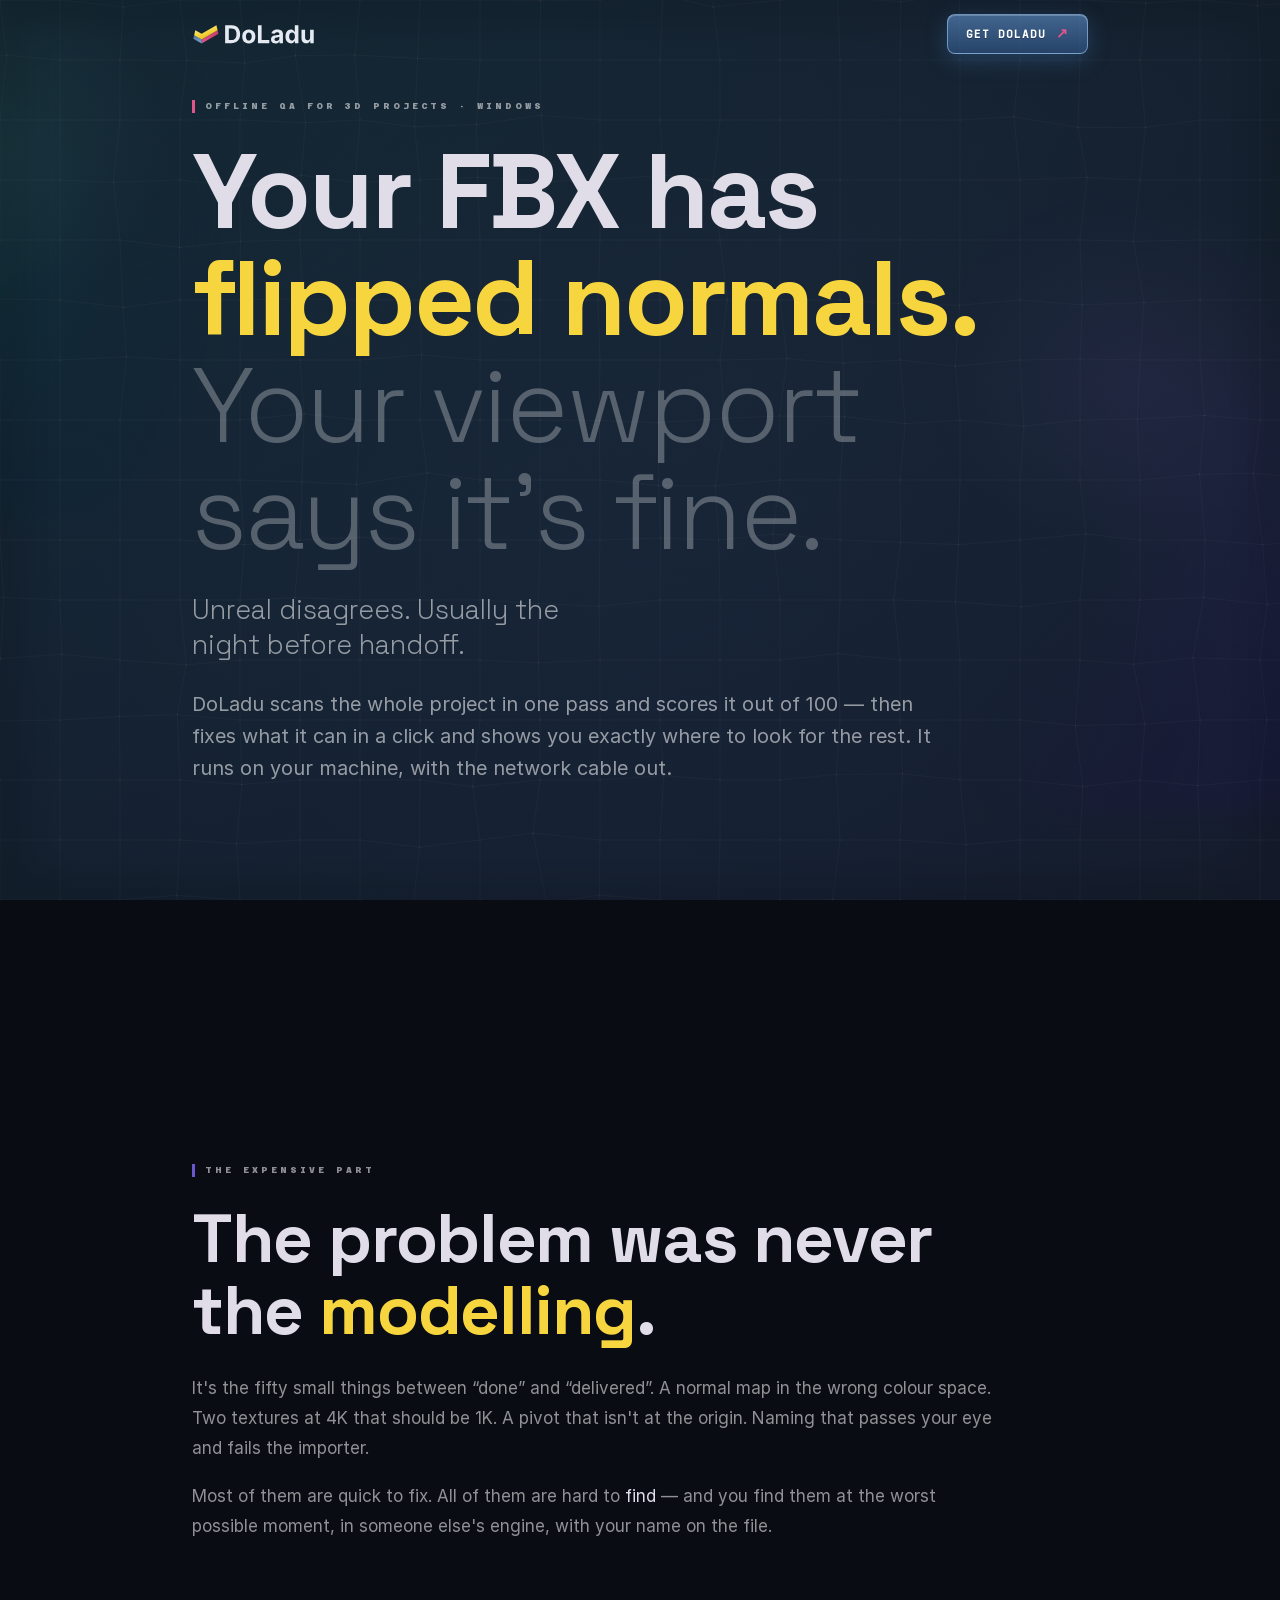
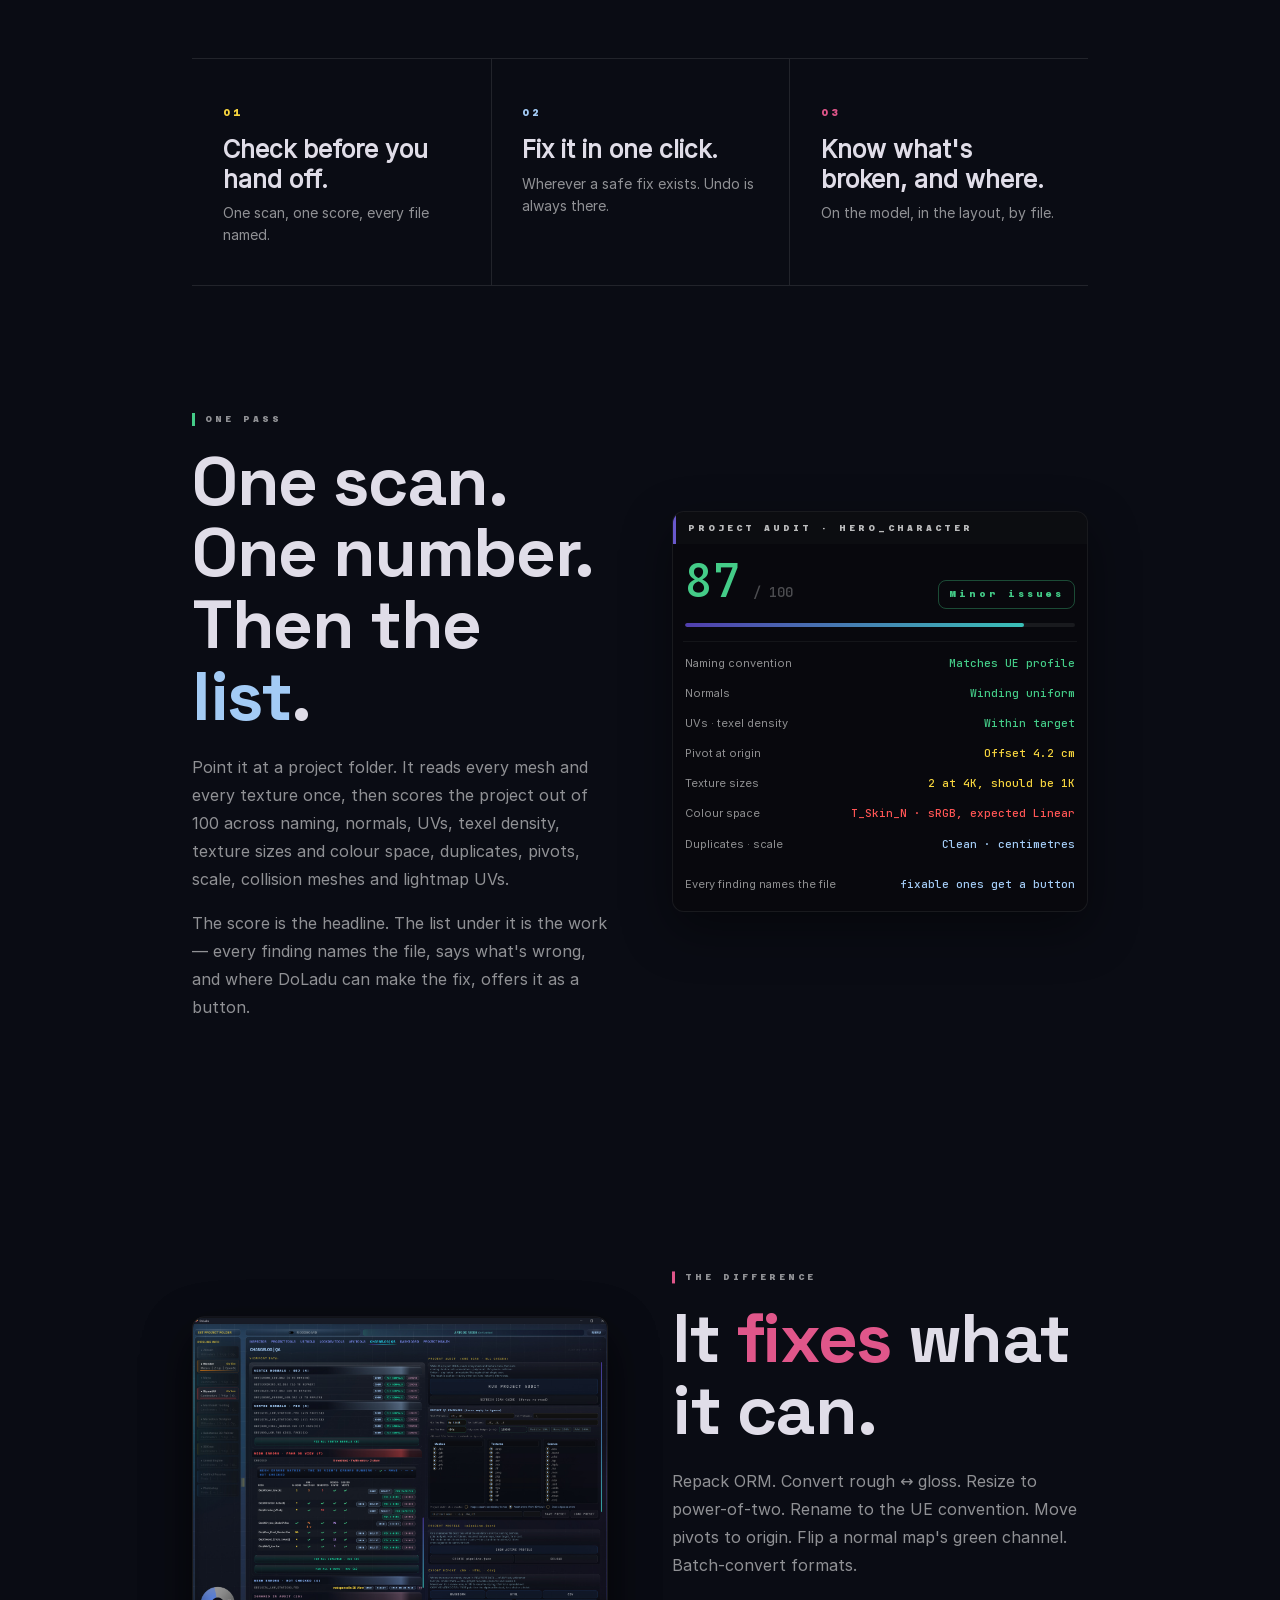
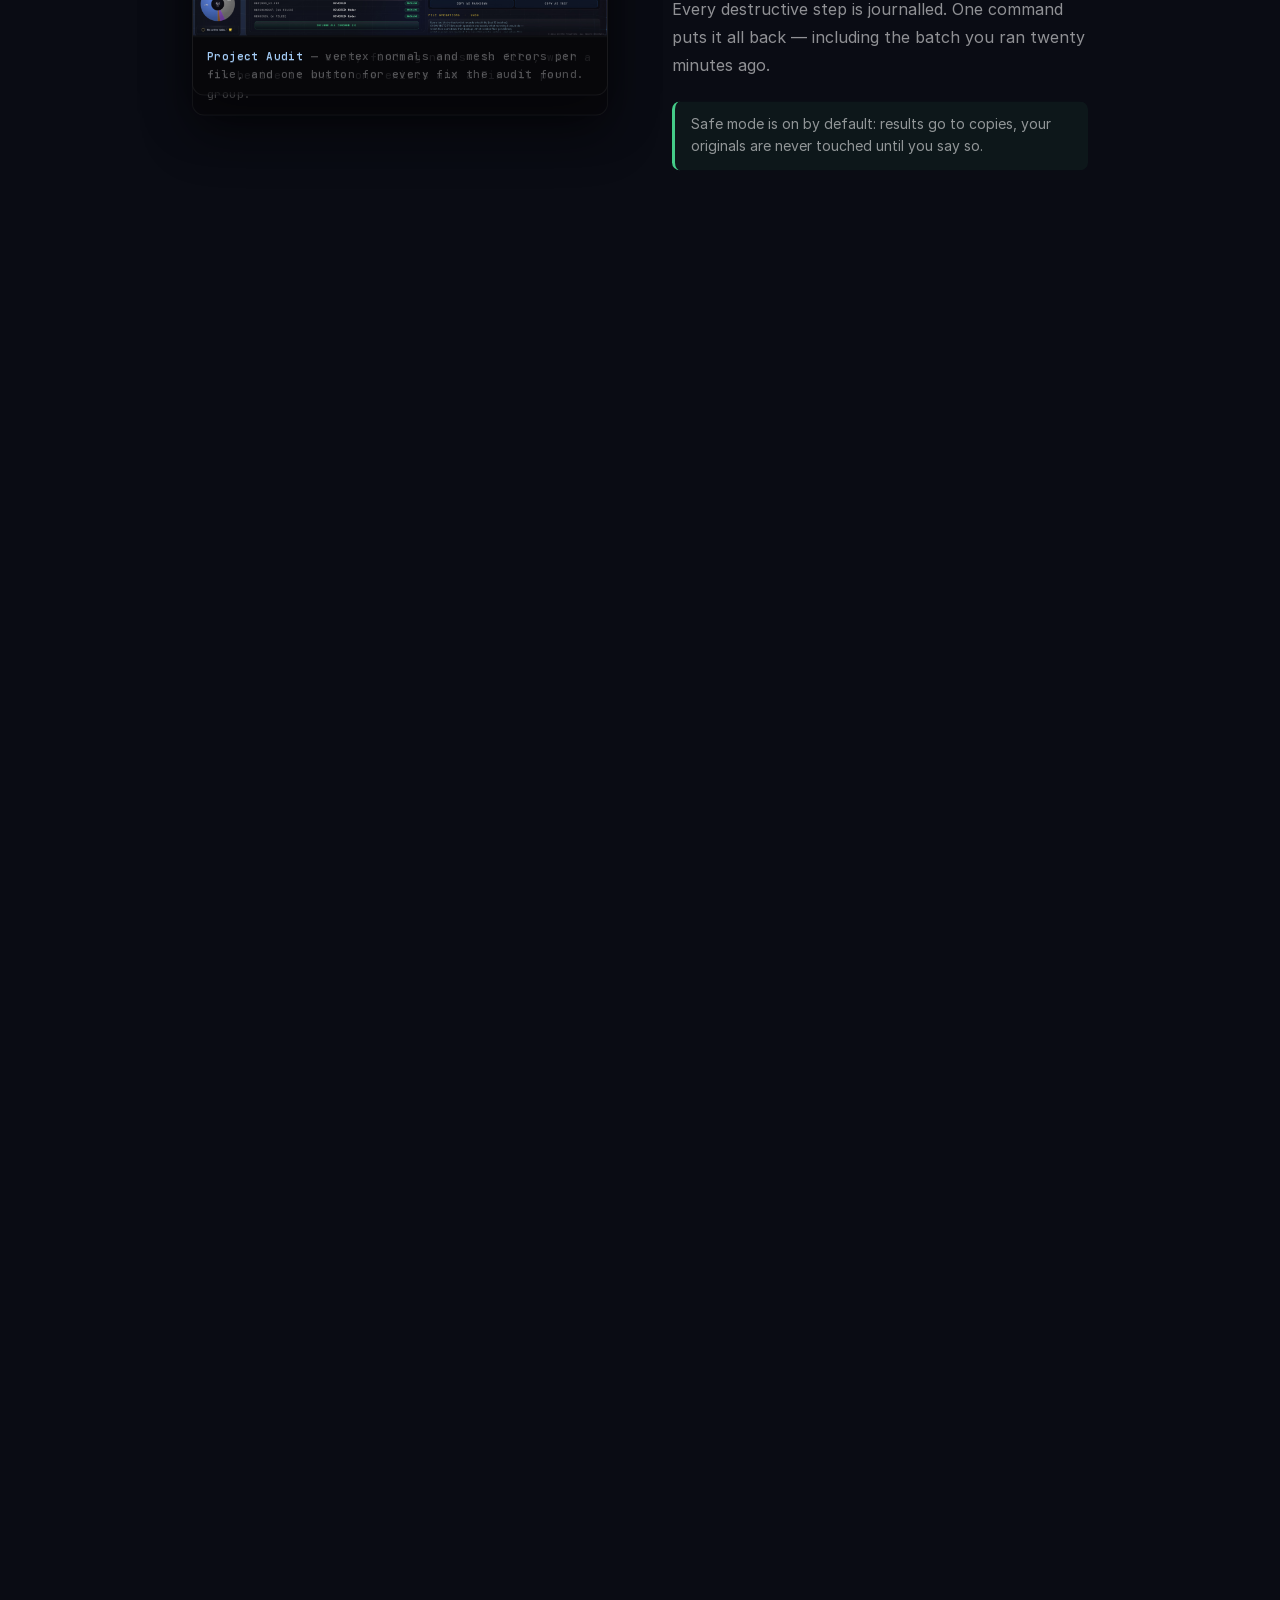
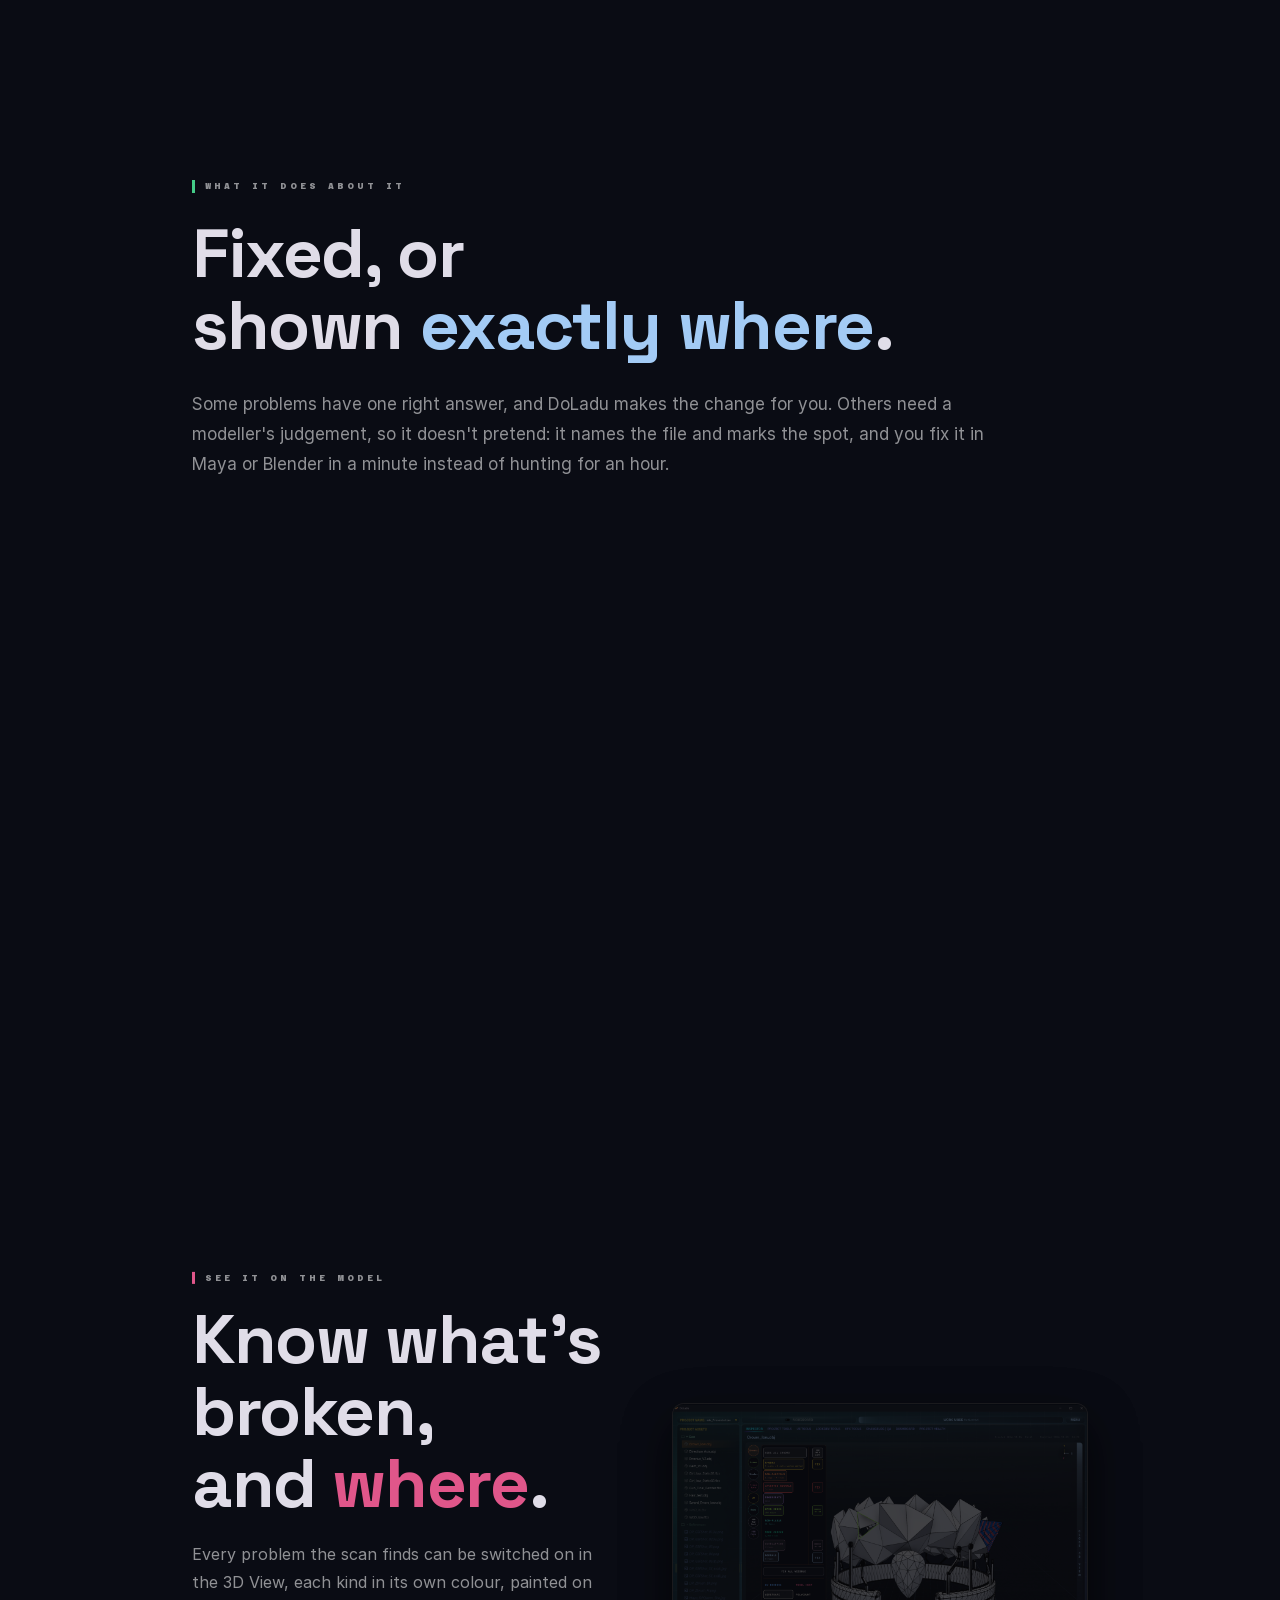
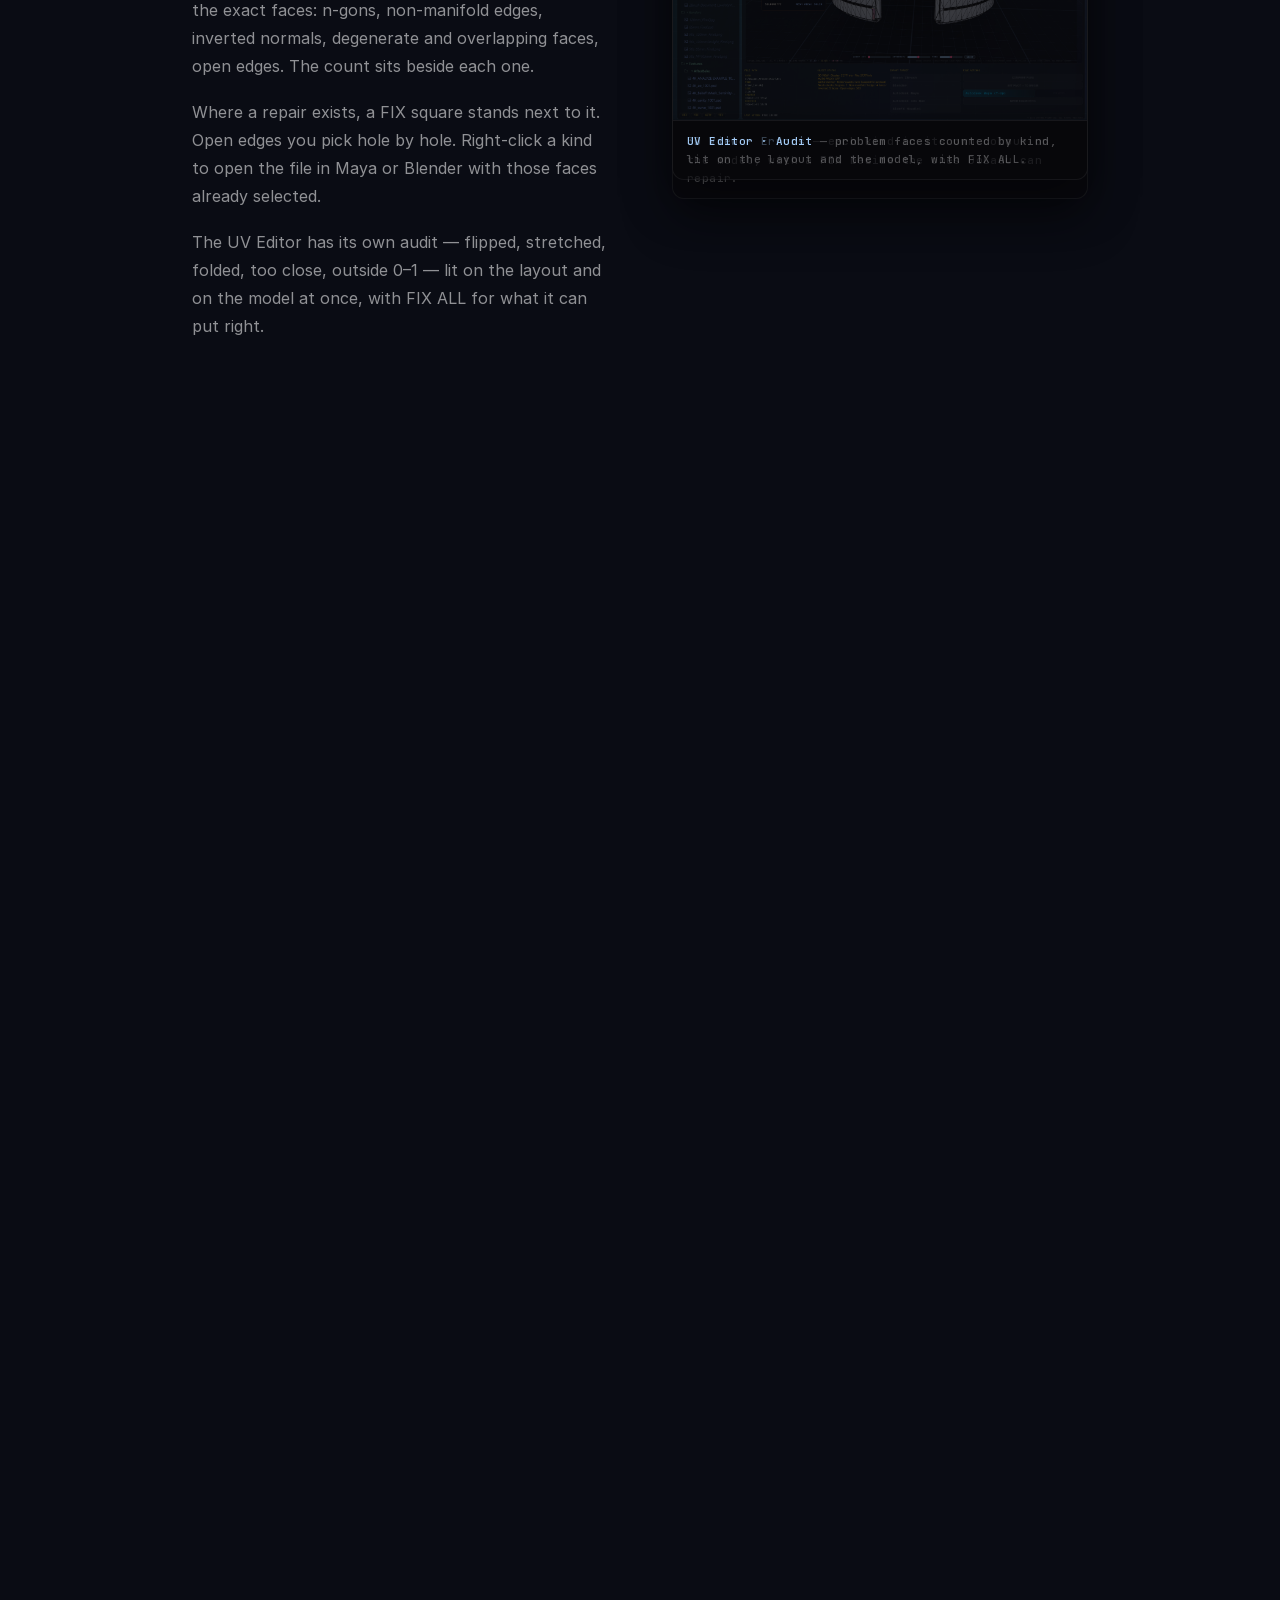
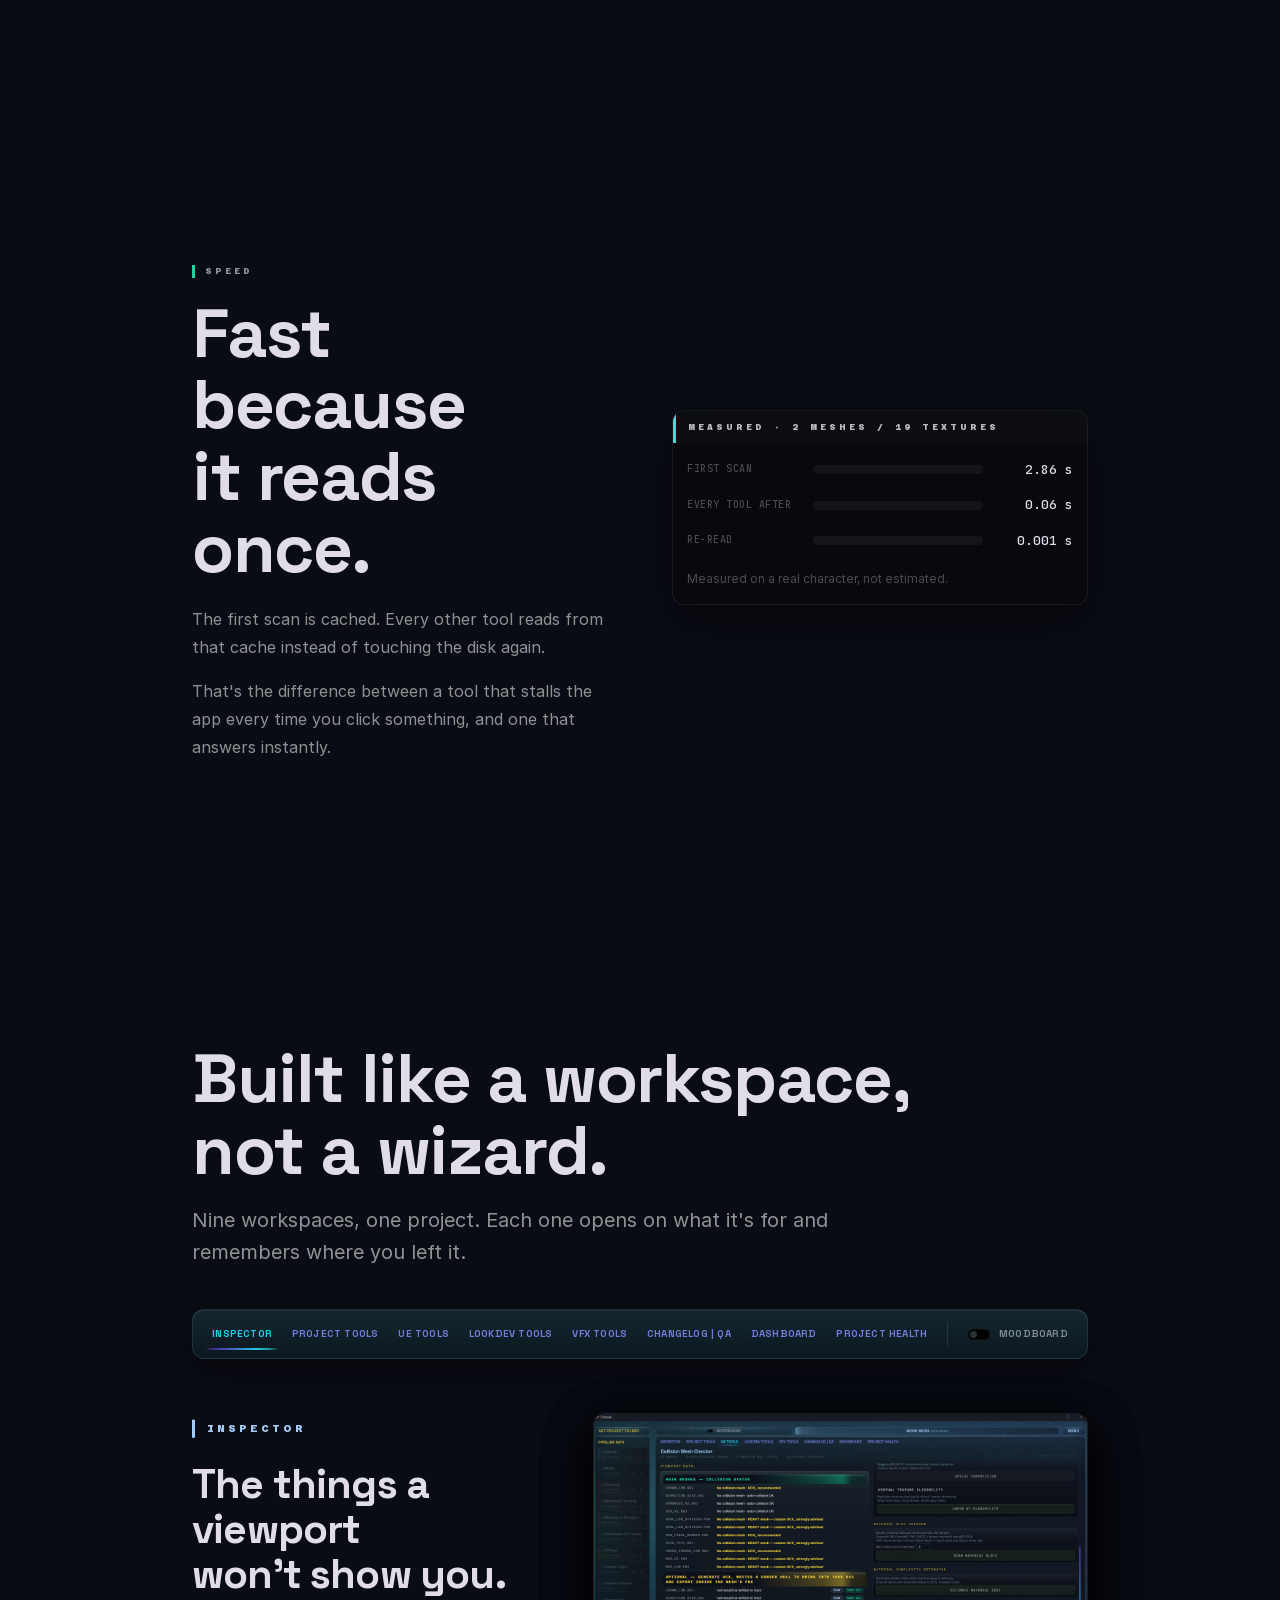
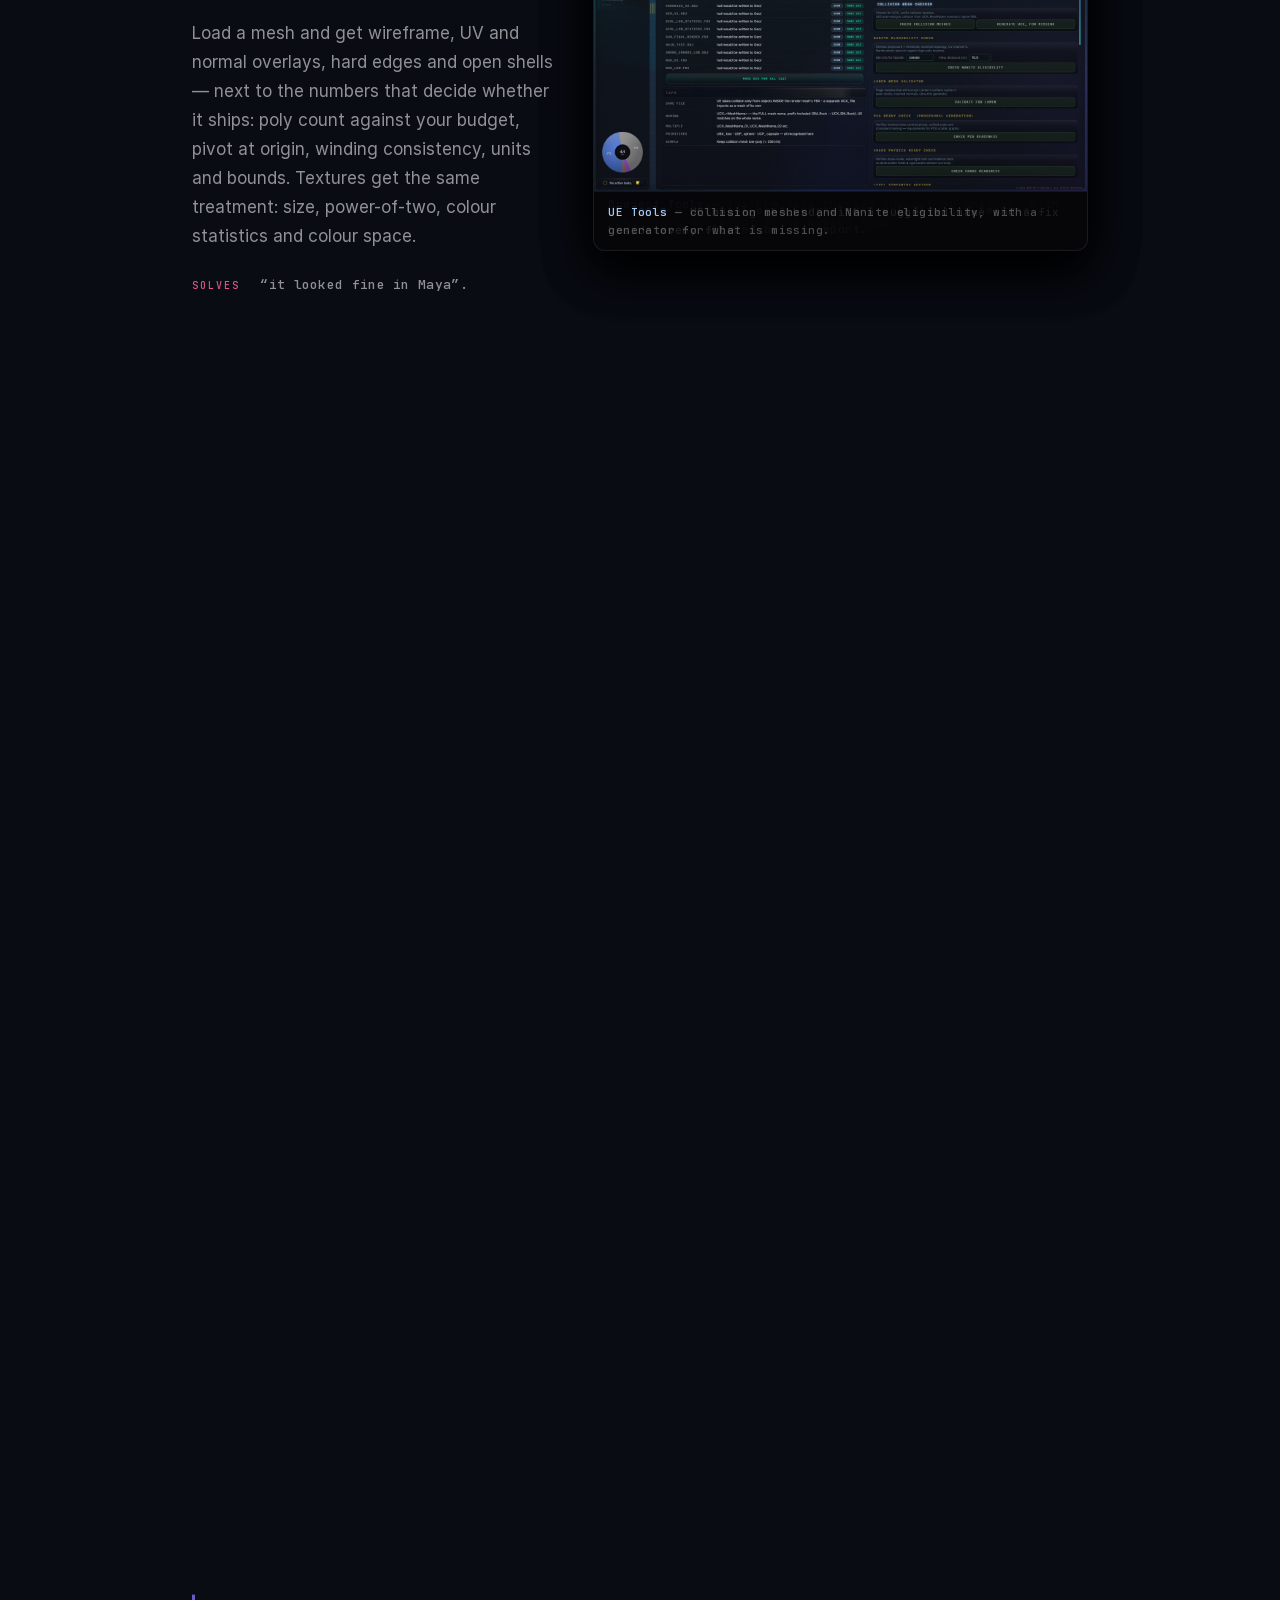
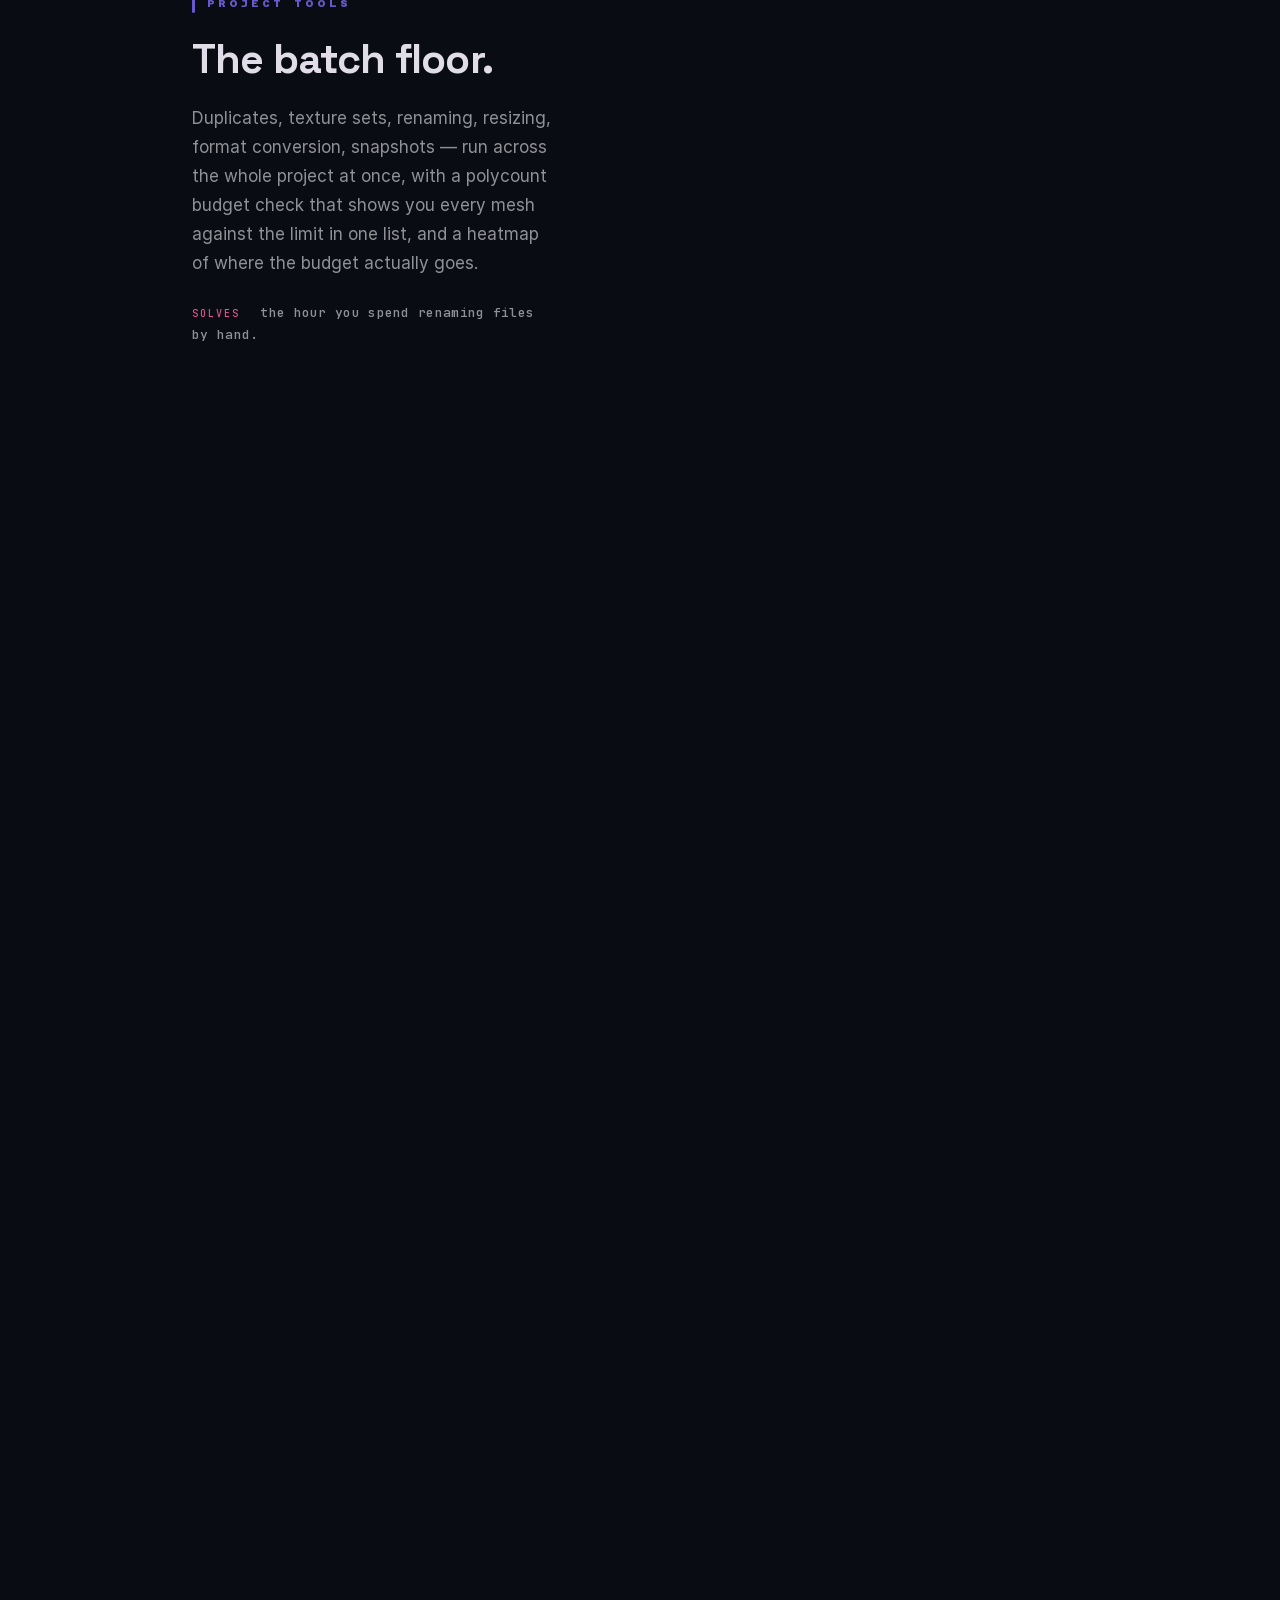
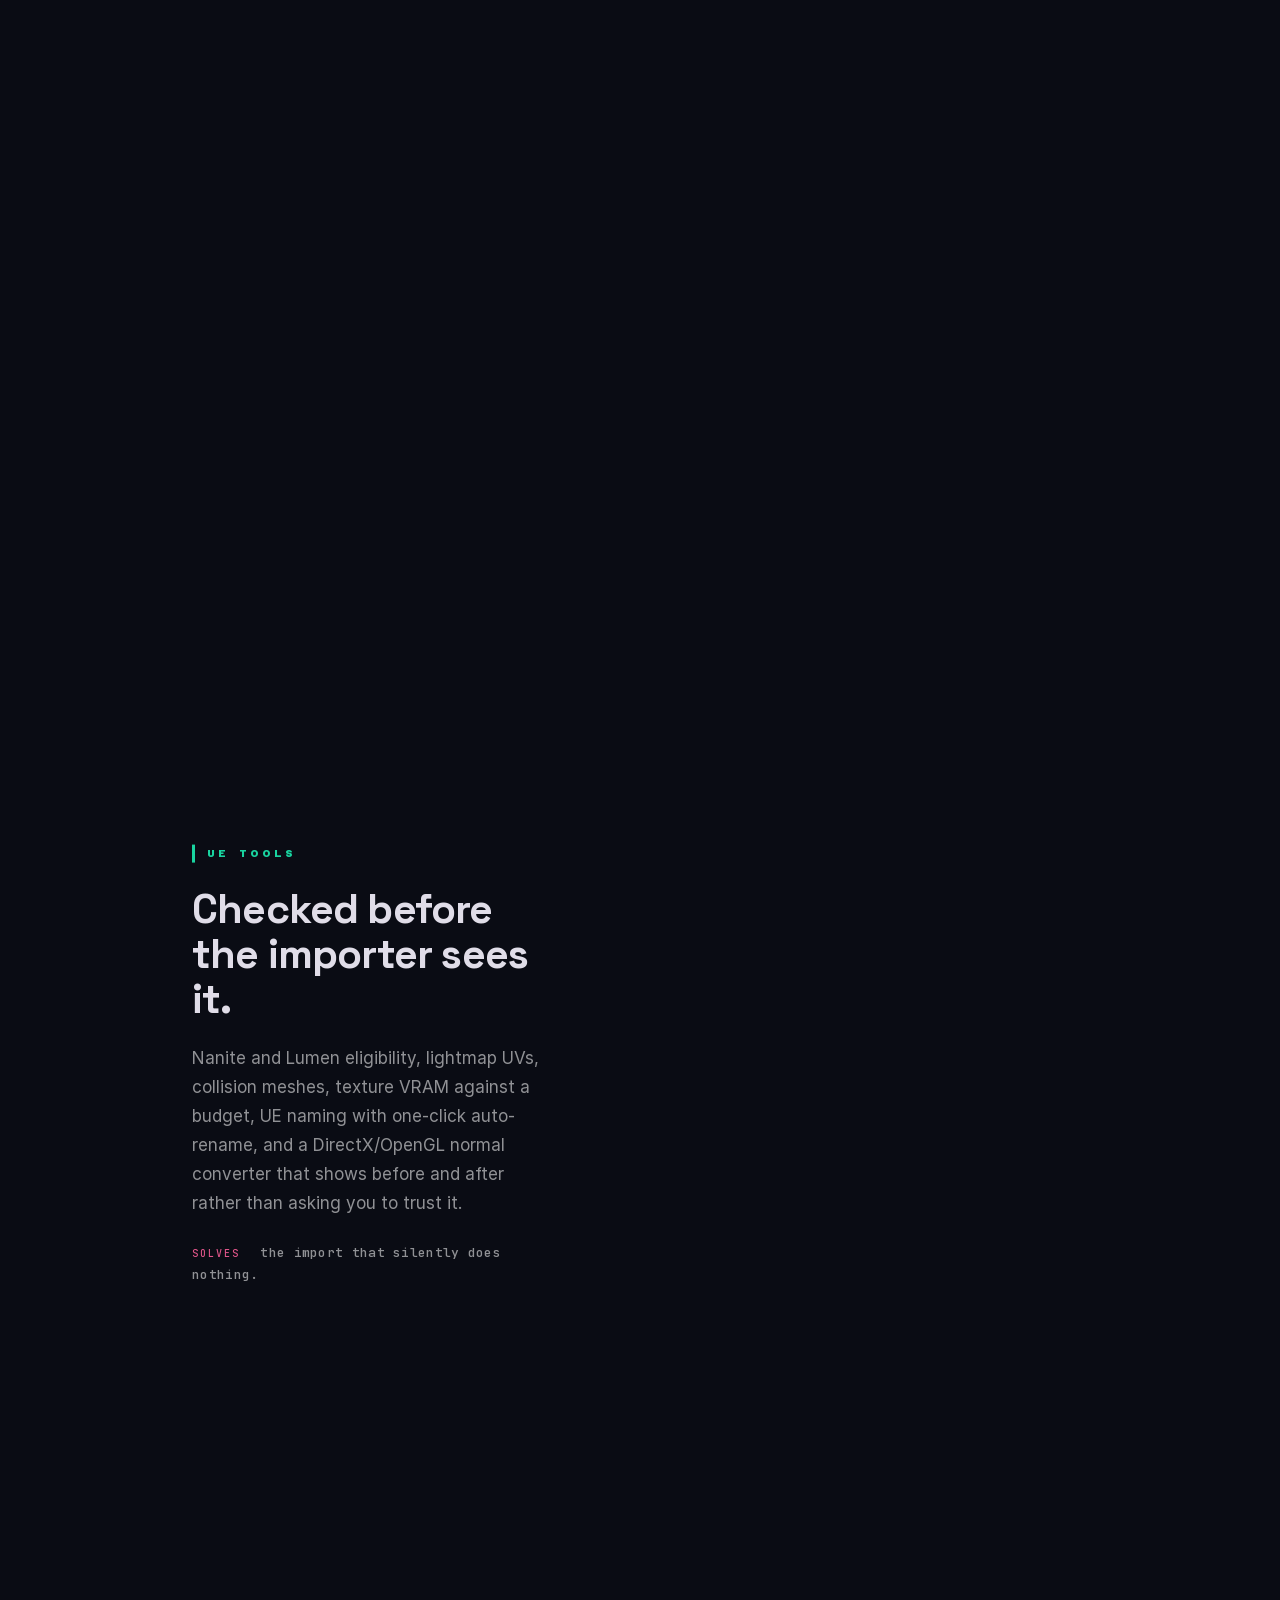
==== commit 557fef5e: "Add files via upload" ====
--- a/index.html
+++ b/index.html
@@ -24,7 +24,7 @@
 <link rel="icon" type="image/png" sizes="192x192" href="assets/doladu_256.png">
 <link rel="apple-touch-icon" href="assets/doladu_256.png">
 
-<link rel="stylesheet" href="css/portal.css?v=30">
+<link rel="stylesheet" href="css/portal.css?v=31">
 <script>document.documentElement.className+=" js-reveal";</script>
 </head>
 <body>
@@ -173,16 +173,12 @@
                 <div class="split swap__stage">
                     <div class="swap__media">
                         <figure class="shot swap-shot is-active">
-                            <img src="assets/shots/audit-01.jpg" width="1800" height="1380" loading="lazy" decoding="async"
-                                 alt="DoLadu Project Audit: a score out of 100 and issues grouped by area — naming, texture sets, resolutions, poly budget, pivots">
-                            <div class="shot__ph"><span class="ph-label">Screenshot slot</span><span class="ph-file">doladu/assets/shots/audit-01.jpg</span></div>
-                            <figcaption><b>Project Audit</b> — a score out of 100, and every issue grouped by area.</figcaption>
+                            <img src="assets/shots/changelog-audit-02.jpg" width="2694" height="2079" loading="lazy" decoding="async" alt="DoLadu Project Audit: files with no naming prefix and pivots off the base, each with SHOW, FIX and IGNORE buttons and a FIX ALL per group">
+                            <figcaption><b>Project Audit</b> — every finding names its file, with a fix beside it where one exists and a Fix all per group.</figcaption>
                         </figure>
                         <figure class="shot swap-shot">
-                            <img src="assets/shots/audit-02.jpg" width="1800" height="1387" loading="lazy" decoding="async"
-                                 alt="DoLadu Project Audit: pivot, collision and normal problems listed by file, each with a fix button and a Fix all button per group">
-                            <div class="shot__ph"><span class="ph-label">Screenshot slot</span><span class="ph-file">doladu/assets/shots/audit-02.jpg</span></div>
-                            <figcaption><b>Project Audit</b> — every finding names its file, with a fix beside it where one exists and a Fix all per group.</figcaption>
+                            <img src="assets/shots/changelog-audit-03.jpg" width="2698" height="2073" loading="lazy" decoding="async" alt="DoLadu Project Audit: vertex normals and mesh errors per file, with FIX NORMALS, FIX INVERTED and a FIX ALL DETECTED ISSUES button">
+                            <figcaption><b>Project Audit</b> — vertex normals and mesh errors per file, and one button for every fix the audit found.</figcaption>
                         </figure>
                     </div>
 
@@ -220,7 +216,7 @@
                 spot, and you fix it in Maya or Blender in a minute instead of hunting for an hour.
             </p>
             <div class="fmt fmt--wide reveal" data-delay="2" style="margin-top:30px">
-                <div class="fmt__row"><span class="fmt__k">Fixed with a button</span><span class="fmt__v">Names and texture suffixes against your profile or the UE one · textures that are not power-of-two · pivots off the origin and the wrong up axis · missing required folders · open edges and overlapping faces, hole by hole · degenerate faces · inverted normals and normals pointing away from their face on OBJ and binary FBX · n-gons on OBJ · a normal map's green channel, DirectX to OpenGL and back.</span></div>
+                <div class="fmt__row"><span class="fmt__k">Fixed with a button</span><span class="fmt__v">Names and texture suffixes against your profile or the UE one · textures that are not power-of-two · pivots off the origin and the wrong up axis · missing required folders · open edges and overlapping faces, hole by hole · degenerate faces · inverted normals and normals pointing away from their face on OBJ and binary FBX · n-gons on OBJ. FIX ALL VISIBLE runs every fix the errors panel shows in one go · a normal map's green channel, DirectX to OpenGL and back.</span></div>
                 <div class="fmt__row"><span class="fmt__k">Shown, you fix it</span><span class="fmt__v">Polycount over budget · non-manifold edges · non-planar faces · missing frames in a sequence · n-gons inside an FBX. The 3D View lights each one on the model in its own colour, and the audit names the file.</span></div>
                 <div class="fmt__row"><span class="fmt__k">Always safe</span><span class="fmt__v">Safe mode writes a copy and leaves your original alone. Anything changed in place is journaled, and Undo puts it back — the last twelve batches, including renames. A read-only file is refused, not overwritten.</span></div>
             </div>
@@ -259,13 +255,11 @@
                     </div>
                     <div class="swap__media">
                         <figure class="shot swap-shot is-active">
-                            <img src="assets/shots/errors-3d-01.jpg" width="2698" height="2064" loading="lazy" decoding="async"
-                                 alt="DoLadu 3D View with the ERRORS panel open: n-gons, non-manifold edges, inverted normals, open edges and overlapping faces each with a count and a colour on the model, and FIX buttons beside the ones that can be repaired">
+                            <img src="assets/shots/3d-view-errors-01.jpg" width="2709" height="2073" loading="lazy" decoding="async" alt="DoLadu 3D View with the ERRORS panel open: n-gons, non-manifold edges, inverted normals, open edges and overlapping faces each with a count and a colour on the model, and FIX buttons beside the ones that can be repaired">
                             <figcaption><b>3D View · Errors</b> — each kind in its own colour on the model, with a FIX beside the ones DoLadu can repair.</figcaption>
                         </figure>
                         <figure class="shot swap-shot">
-                            <img src="assets/shots/uv-errors-01.jpg" width="2689" height="2071" loading="lazy" decoding="async"
-                                 alt="DoLadu UV Editor audit: UV checks, problem faces by kind with counts, FIX ALL, distortion heat, shell borders and checker maps, with the problem faces lit on the layout and the model">
+                            <img src="assets/shots/3d-view-uv-01.jpg" width="2712" height="2073" loading="lazy" decoding="async" alt="DoLadu UV Editor audit: problem faces counted by kind, with FIX ALL, distortion heat and shell borders, lit on the layout and the model">
                             <figcaption><b>UV Editor · Audit</b> — problem faces counted by kind, lit on the layout and the model, with FIX ALL.</figcaption>
                         </figure>
                     </div>
@@ -371,7 +365,7 @@
                         </div>
                     </article>
 
-                    <article class="ws__step ws__step--long" id="ws-project-tools" data-i="1" style="--n:2">
+                    <article class="ws__step ws__step--long" id="ws-project-tools" data-i="1" style="--n:3">
                         <div class="ws__pin">
                             <p class="ws__tab" style="--tab:#6958CC">Project Tools</p>
                             <h3 class="h-mid">The batch floor.</h3>
@@ -385,7 +379,7 @@
                         </div>
                     </article>
 
-                    <article class="ws__step ws__step--long" id="ws-ue-tools" data-i="2" style="--n:2">
+                    <article class="ws__step ws__step--long" id="ws-ue-tools" data-i="2" style="--n:4">
                         <div class="ws__pin">
                             <p class="ws__tab" style="--tab:#19D4A0">UE Tools</p>
                             <h3 class="h-mid">Checked before<br>the importer sees it.</h3>
@@ -426,7 +420,7 @@
                         </div>
                     </article>
 
-                    <article class="ws__step ws__step--long" id="ws-changelog-qa" data-i="5" style="--n:2">
+                    <article class="ws__step ws__step--long" id="ws-changelog-qa" data-i="5" style="--n:1">
                         <div class="ws__pin">
                             <p class="ws__tab" style="--tab:#FF5555">Changelog | QA</p>
                             <h3 class="h-mid">What changed,<br>and what's still wrong.</h3>
@@ -451,7 +445,7 @@
                         <p class="ws__solves"><span>Solves</span> the timesheet rebuilt from memory on Friday.</p>
                     </article>
 
-                    <article class="ws__step ws__step--long" id="ws-project-health" data-i="7" style="--n:2">
+                    <article class="ws__step ws__step--long" id="ws-project-health" data-i="7" style="--n:1">
                         <div class="ws__pin">
                             <p class="ws__tab" style="--tab:#44CC88">Project Health</p>
                             <h3 class="h-mid">Getting better,<br>or just bigger?</h3>
@@ -468,89 +462,76 @@
                 <div class="ws__media">
                     <div class="ws__sticky">
                         <figure class="shot ws__shot is-active" data-i="0" data-sub="0">
-                            <img src="assets/shots/inspector-01.jpg" width="1800" height="1381" loading="lazy" decoding="async" alt="DoLadu Inspector on a mesh: polycount against budget, LOD analysis, pivot, winding, dimensions and FBX metadata">
-                            <div class="shot__ph"><span class="ph-label">Screenshot slot</span><span class="ph-file">doladu/assets/shots/inspector-01.jpg</span></div>
-                            <figcaption><b>Inspector</b> — budget, topology and metadata for a mesh, on one screen.</figcaption>
+                            <img src="assets/shots/inspector-01.jpg" width="2685" height="2025" loading="lazy" decoding="async" alt="DoLadu Inspector on a mesh: polycount against budget, LOD analysis, pivot, winding, dimensions, a file state chart and the 3D View errors">
+                            <figcaption><b>Inspector</b> — budget, topology, file state and metadata for a mesh, on one screen.</figcaption>
                         </figure>
                         <figure class="shot ws__shot" data-i="0" data-sub="1">
-                            <img src="assets/shots/inspector-02.jpg" width="1800" height="1380" loading="lazy" decoding="async" alt="DoLadu Inspector on a texture: resolution, power-of-two check, colour statistics and colour space, with a preview">
-                            <div class="shot__ph"><span class="ph-label">Screenshot slot</span><span class="ph-file">doladu/assets/shots/inspector-02.jpg</span></div>
+                            <img src="assets/shots/inspector-02.jpg" width="2682" height="2011" loading="lazy" decoding="async" alt="DoLadu Inspector on a texture: resolution, power-of-two check, texture health, colour statistics and colour space, with a preview">
                             <figcaption><b>Inspector</b> — textures get the same check: size, power-of-two, colour and colour space.</figcaption>
                         </figure>
                         <figure class="shot ws__shot" data-i="1" data-sub="0">
-                            <img src="assets/shots/project-tools-01.jpg" width="1800" height="1381" loading="lazy" decoding="async" alt="DoLadu Project Tools: polycount budget check listing every mesh against the limit">
-                            <div class="shot__ph"><span class="ph-label">Screenshot slot</span><span class="ph-file">doladu/assets/shots/project-tools-01.jpg</span></div>
-                            <figcaption><b>Project Tools</b> — every mesh against the polycount budget, in one list.</figcaption>
+                            <img src="assets/shots/project-tools-01.jpg" width="2688" height="2023" loading="lazy" decoding="async" alt="DoLadu Project Tools: the export checklist scoring a delivery, with the folder structure validator and the naming preset generator">
+                            <figcaption><b>Project Tools</b> — a delivery checklist with a score, pass and fail per rule.</figcaption>
                         </figure>
                         <figure class="shot ws__shot" data-i="1" data-sub="1">
-                            <img src="assets/shots/project-tools-02.jpg" width="1800" height="1381" loading="lazy" decoding="async" alt="DoLadu Project Tools: polycount heatmap and distribution of meshes per budget bucket">
-                            <div class="shot__ph"><span class="ph-label">Screenshot slot</span><span class="ph-file">doladu/assets/shots/project-tools-02.jpg</span></div>
-                            <figcaption><b>Project Tools</b> — where the budget goes: distribution and a heatmap per mesh.</figcaption>
+                            <img src="assets/shots/project-tools-02.jpg" width="2694" height="2013" loading="lazy" decoding="async" alt="DoLadu Project Tools: naming presets for a character, the UE, Unity and Substance Painter names it generates, and the batch rename tool">
+                            <figcaption><b>Project Tools</b> — naming presets for UE, Unity and Substance, and a batch rename with a preview.</figcaption>
+                        </figure>
+                        <figure class="shot ws__shot" data-i="1" data-sub="2">
+                            <img src="assets/shots/project-tools-03.jpg" width="2679" height="2008" loading="lazy" decoding="async" alt="DoLadu Project Tools: texture sets with a per-channel matrix, the map converter, batch format converter and the pivot batch fix">
+                            <figcaption><b>Project Tools</b> — texture sets checked channel by channel, with converters and pivot fixes beside them.</figcaption>
                         </figure>
                         <figure class="shot ws__shot" data-i="2" data-sub="0">
-                            <img src="assets/shots/ue-01.jpg" width="1800" height="1383" loading="lazy" decoding="async" alt="DoLadu UE Tools: UE5 naming convention check with a suggested name and fix button for every file">
-                            <div class="shot__ph"><span class="ph-label">Screenshot slot</span><span class="ph-file">doladu/assets/shots/ue-01.jpg</span></div>
+                            <img src="assets/shots/ue-01.jpg" width="2706" height="2062" loading="lazy" decoding="async" alt="DoLadu UE Tools: material complexity estimate, normal map validity and texture compression advice">
+                            <figcaption><b>UE Tools</b> — material cost, normal map validity and texture compression, checked before import.</figcaption>
+                        </figure>
+                        <figure class="shot ws__shot" data-i="2" data-sub="1">
+                            <img src="assets/shots/ue-02.jpg" width="2707" height="2071" loading="lazy" decoding="async" alt="DoLadu UE Tools: UE5 naming convention check with a suggested name and fix button for every file">
                             <figcaption><b>UE Tools</b> — UE naming checked, with a suggested name and a fix beside every file.</figcaption>
                         </figure>
-                        <figure class="shot ws__shot" data-i="2" data-sub="1">
-                            <img src="assets/shots/ue-02.jpg" width="1800" height="1380" loading="lazy" decoding="async" alt="DoLadu UE Tools: texture VRAM budget by compression format and the heaviest textures">
-                            <div class="shot__ph"><span class="ph-label">Screenshot slot</span><span class="ph-file">doladu/assets/shots/ue-02.jpg</span></div>
-                            <figcaption><b>UE Tools</b> — texture VRAM against the budget, by format and by heaviest map.</figcaption>
+                        <figure class="shot ws__shot" data-i="2" data-sub="2">
+                            <img src="assets/shots/ue-03.jpg" width="2700" height="2064" loading="lazy" decoding="async" alt="DoLadu UE Tools: collision mesh checker, Nanite eligibility and the UCX collision generator">
+                            <figcaption><b>UE Tools</b> — collision meshes and Nanite eligibility, with a generator for what is missing.</figcaption>
+                        </figure>
+                        <figure class="shot ws__shot" data-i="2" data-sub="3">
+                            <img src="assets/shots/ue-04.jpg" width="2706" height="2073" loading="lazy" decoding="async" alt="DoLadu UE Tools: level streaming advisor with a memory budget, a world partition grid and the heaviest textures">
+                            <figcaption><b>UE Tools</b> — streaming memory against the budget, a world partition grid and the heaviest maps.</figcaption>
                         </figure>
                         <figure class="shot ws__shot" data-i="3" data-sub="0">
-                            <img src="assets/shots/lookdev-01.jpg" width="1800" height="1380" loading="lazy" decoding="async" alt="DoLadu LookDev Tools: colour harmony wheel, colour picker and palettes extracted from reference">
-                            <div class="shot__ph"><span class="ph-label">Screenshot slot</span><span class="ph-file">doladu/assets/shots/lookdev-01.jpg</span></div>
-                            <figcaption><b>LookDev</b> — colour harmony and palettes from your reference.</figcaption>
+                            <img src="assets/shots/lookdev-01.jpg" width="2700" height="2062" loading="lazy" decoding="async" alt="DoLadu LookDev Tools: PBR material database with reference values, and the ACES / OCIO inspector">
+                            <figcaption><b>LookDev</b> — a PBR material database with reference values, and the colour space tools.</figcaption>
                         </figure>
                         <figure class="shot ws__shot" data-i="3" data-sub="1">
-                            <img src="assets/shots/lookdev-02.jpg" width="1800" height="1381" loading="lazy" decoding="async" alt="DoLadu LookDev Tools: F0 and IOR calculator with reference values for common materials">
-                            <div class="shot__ph"><span class="ph-label">Screenshot slot</span><span class="ph-file">doladu/assets/shots/lookdev-02.jpg</span></div>
-                            <figcaption><b>LookDev</b> — F0 and IOR to specular, with reference values for common materials.</figcaption>
+                            <img src="assets/shots/lookdev-02.jpg" width="2698" height="2065" loading="lazy" decoding="async" alt="DoLadu LookDev Tools: lighting reference values in lux and EV, and the Macbeth ColorChecker measurement">
+                            <figcaption><b>LookDev</b> — lighting reference values, and a Macbeth ColorChecker that measures.</figcaption>
                         </figure>
                         <figure class="shot ws__shot" data-i="3" data-sub="2">
-                            <img src="assets/shots/lookdev-03.jpg" width="1800" height="1383" loading="lazy" decoding="async" alt="DoLadu LookDev Tools: depth of field result and the EV, FOV, light falloff and Fresnel calculators">
-                            <div class="shot__ph"><span class="ph-label">Screenshot slot</span><span class="ph-file">doladu/assets/shots/lookdev-03.jpg</span></div>
+                            <img src="assets/shots/lookdev-03.jpg" width="2691" height="2061" loading="lazy" decoding="async" alt="DoLadu LookDev Tools: depth of field result and the EV, FOV, light falloff and Fresnel calculators">
                             <figcaption><b>LookDev</b> — depth of field, exposure, falloff and Fresnel, worked out.</figcaption>
                         </figure>
                         <figure class="shot ws__shot" data-i="4" data-sub="0">
-                            <img src="assets/shots/vfx-01.jpg" width="1800" height="1377" loading="lazy" decoding="async" alt="DoLadu VFX Tools: motion blur settings with the shutter value each program expects">
-                            <div class="shot__ph"><span class="ph-label">Screenshot slot</span><span class="ph-file">doladu/assets/shots/vfx-01.jpg</span></div>
-                            <figcaption><b>VFX Tools</b> — shutter angle, with the value each program expects.</figcaption>
+                            <img src="assets/shots/vfx-01.jpg" width="2695" height="2071" loading="lazy" decoding="async" alt="DoLadu VFX Tools: frame range calculator with handles, timecode and playblast settings">
+                            <figcaption><b>VFX Tools</b> — frame range, handles and timecode, with sequence checks beside it.</figcaption>
                         </figure>
                         <figure class="shot ws__shot" data-i="4" data-sub="1">
-                            <img src="assets/shots/vfx-02.jpg" width="1800" height="1381" loading="lazy" decoding="async" alt="DoLadu VFX Tools: frame range calculator with handles, timecode and playblast settings">
-                            <div class="shot__ph"><span class="ph-label">Screenshot slot</span><span class="ph-file">doladu/assets/shots/vfx-02.jpg</span></div>
-                            <figcaption><b>VFX Tools</b> — frame range, handles and timecode, with sequence checks beside it.</figcaption>
+                            <img src="assets/shots/vfx-02.jpg" width="2707" height="2073" loading="lazy" decoding="async" alt="DoLadu VFX Tools: render cost estimate with a farm timeline and optimization tips">
+                            <figcaption><b>VFX Tools</b> — render cost estimated before the job goes to the farm.</figcaption>
                         </figure>
                         <figure class="shot ws__shot" data-i="4" data-sub="2">
-                            <img src="assets/shots/vfx-03.jpg" width="1800" height="1393" loading="lazy" decoding="async" alt="DoLadu VFX Tools: render cost estimate with a farm timeline and burn-in generator">
-                            <div class="shot__ph"><span class="ph-label">Screenshot slot</span><span class="ph-file">doladu/assets/shots/vfx-03.jpg</span></div>
-                            <figcaption><b>VFX Tools</b> — render cost estimated before the job goes to the farm.</figcaption>
+                            <img src="assets/shots/vfx-03.jpg" width="2704" height="2083" loading="lazy" decoding="async" alt="DoLadu VFX Tools: a delivery check that fails a sequence against the client spec, with render watcher and shot consistency tools">
+                            <figcaption><b>VFX Tools</b> — a delivery checked against the client's spec before it goes out.</figcaption>
                         </figure>
                         <figure class="shot ws__shot" data-i="5" data-sub="0">
-                            <img src="assets/shots/changelog-01.jpg" width="1800" height="1385" loading="lazy" decoding="async" alt="DoLadu QA scan results: errors and warnings, each with its file and the limit it broke">
-                            <div class="shot__ph"><span class="ph-label">Screenshot slot</span><span class="ph-file">doladu/assets/shots/changelog-01.jpg</span></div>
-                            <figcaption><b>Changelog | QA</b> — every error and warning with its file; the report exports to CSV.</figcaption>
-                        </figure>
-                        <figure class="shot ws__shot" data-i="5" data-sub="1">
-                            <img src="assets/shots/changelog-02.jpg" width="1800" height="1378" loading="lazy" decoding="async" alt="DoLadu Changelog: files added, modified and deleted since the baseline, with an activity calendar">
-                            <div class="shot__ph"><span class="ph-label">Screenshot slot</span><span class="ph-file">doladu/assets/shots/changelog-02.jpg</span></div>
-                            <figcaption><b>Changelog | QA</b> — what changed in the project since the baseline.</figcaption>
+                            <img src="assets/shots/changelog-audit-01.jpg" width="2697" height="2073" loading="lazy" decoding="async" alt="DoLadu Changelog | QA: a project audit score with every check listed, and the QA standards it reads">
+                            <figcaption><b>Changelog | QA</b> — the audit score with every check, and the standards it reads.</figcaption>
                         </figure>
                         <figure class="shot ws__shot" data-i="6" data-sub="0">
-                            <img src="assets/shots/dashboard.jpg" width="1800" height="1382" loading="lazy" decoding="async" alt="DoLadu Dashboard: pipeline stages, deadline countdown, weekly productivity and task list">
-                            <div class="shot__ph"><span class="ph-label">Screenshot slot</span><span class="ph-file">doladu/assets/shots/dashboard.jpg</span></div>
+                            <img src="assets/shots/dashboard.jpg" width="2701" height="2079" loading="lazy" decoding="async" alt="DoLadu Dashboard: pipeline stages, a progress ring, deadline countdown, activity by day and a task list">
                             <figcaption><b>Dashboard</b> — time, deadline and tasks for the project.</figcaption>
                         </figure>
                         <figure class="shot ws__shot" data-i="7" data-sub="0">
-                            <img src="assets/shots/project-health-01.jpg" width="1800" height="1380" loading="lazy" decoding="async" alt="DoLadu Project Health mid-project: pipeline progress, mesh health, deadline forecast">
-                            <div class="shot__ph"><span class="ph-label">Screenshot slot</span><span class="ph-file">doladu/assets/shots/project-health-01.jpg</span></div>
-                            <figcaption><b>Project Health</b> — mid-project, with a forecast for the deadline.</figcaption>
-                        </figure>
-                        <figure class="shot ws__shot" data-i="7" data-sub="1">
-                            <img src="assets/shots/project-health-02.jpg" width="1800" height="1375" loading="lazy" decoding="async" alt="DoLadu Project Health at the end: pipeline 100%, delivered against schedule">
-                            <div class="shot__ph"><span class="ph-label">Screenshot slot</span><span class="ph-file">doladu/assets/shots/project-health-02.jpg</span></div>
-                            <figcaption><b>Project Health</b> — the same screen at delivery.</figcaption>
+                            <img src="assets/shots/project-health-01.jpg" width="2701" height="2068" loading="lazy" decoding="async" alt="DoLadu Project Health: pipeline progress, mesh health, workload, deadline forecast and metric coverage">
+                            <figcaption><b>Project Health</b> — progress, mesh health and a forecast for the deadline.</figcaption>
                         </figure>
                     </div>
                 </div>
@@ -655,14 +636,12 @@
                     </div>
                     <div class="swap__media">
                         <figure class="shot swap-shot is-active">
-                            <img src="assets/shots/uv-editor-01.jpg" width="2697" height="2068" loading="lazy" decoding="async"
-                                 alt="DoLadu UV Editor Mode: the 3D model on the left and its UV layout on the right, with the selected islands highlighted in both">
-                            <figcaption><b>UV Editor</b> — the model and its layout side by side; a selection lights up in both.</figcaption>
+                            <img src="assets/shots/3d-view-uv-02.jpg" width="2701" height="2061" loading="lazy" decoding="async" alt="DoLadu UV Editor Mode: the unwrap tools — relax, straighten, rectangle, orient and optimize — beside the layout, with the SPACE ring open">
+                            <figcaption><b>UV Editor</b> — unwrap, relax, straighten, rectangle and orient, with the SPACE ring for the everyday tools.</figcaption>
                         </figure>
                         <figure class="shot swap-shot">
-                            <img src="assets/shots/uv-editor-02.jpg" width="2698" height="2070" loading="lazy" decoding="async"
-                                 alt="DoLadu UV Editor Mode: the SPACE ring opened over a selected island with Flip, Cut, Stitch, Unwrap, Align, Pack, Auto, Relax, Optimize, Straighten and Orient">
-                            <figcaption><b>UV Editor</b> — the SPACE ring: the everyday tools under the cursor.</figcaption>
+                            <img src="assets/shots/3d-view-uv-03.jpg" width="2688" height="2059" loading="lazy" decoding="async" alt="DoLadu UV Editor Mode: the audit panel with the checker maps — circles and stripes — on the model and the layout">
+                            <figcaption><b>UV Editor</b> — checker maps on the model and the layout, with the audit beside them.</figcaption>
                         </figure>
                     </div>
                 </div>
@@ -681,6 +660,41 @@
     </section>
 
 
+    <!-- ============ BAKE ============ -->
+    <section class="narrow" id="bake">
+        <div class="container">
+            <div class="split">
+                <div class="split__text reveal">
+                    <p class="kicker kicker--ok">Bake</p>
+                    <h2 class="h-big">From high-poly<br>to <span class="c-gold">finished maps</span>.</h2>
+                    <p class="body-txt">
+                        Bake has a window of its own. Drop the low-poly, drop the high-polys, press CHECK.
+                        DoLadu judges every pair before a single ray is cast, tells you what would go wrong,
+                        and only then bakes.
+                    </p>
+                    <p class="body-txt">
+                        Groups keep a whole FBX apart: Sword_low and Sword_high pair up by name, and each
+                        group bakes with its own cage, so a part never bakes into its neighbour.
+                    </p>
+                </div>
+                <div class="split__media reveal reveal--right">
+                    <figure class="shot">
+                        <img src="assets/shots/3d-view-bake-01.jpg" width="2697" height="2073" loading="lazy" decoding="async"
+                             alt="DoLadu Bake window: the low and high models in groups on one side, the bake settings, CHECK and BAKE on the other, and the model between them">
+                        <figcaption><b>Bake</b> — models and groups on the left, settings on the right, the model between them.</figcaption>
+                    </figure>
+                </div>
+            </div>
+            <div class="fmt fmt--wide reveal" data-delay="1" style="margin-top:clamp(30px,5vw,60px)">
+                <div class="fmt__row"><span class="fmt__k">Maps</span><span class="fmt__v">Normal (tangent space), ambient occlusion, curvature, cavity, ID and height — and colour, roughness, metallic, emissive, opacity and a packed ORM read off the high-poly's own textures. A map with nothing to read is left out and named, the rest are baked.</span></div>
+                <div class="fmt__row"><span class="fmt__k">Cage</span><span class="fmt__v">Auto fit to the high-poly's surface, an offset, a cage painted by hand, or a cage file from 3ds Max, Blender or Marmoset. The rays are drawn on the model: green found the high-poly, red missed, amber hit a back face.</span></div>
+                <div class="fmt__row"><span class="fmt__k">Report</span><span class="fmt__v">Rays that hit, how far the normals lean, the height range, and the reason a normal map came out flat — the numbers to judge a bake by, not a guess.</span></div>
+                <div class="fmt__row"><span class="fmt__k">Output</span><span class="fmt__v">PNG, TIFF (8 / 16 bit or 32-bit float) or EXR, up to 8K, a format and size for each map, and one set of maps per UDIM tile. STOP keeps what was finished.</span></div>
+            </div>
+        </div>
+    </section>
+
+
     <!-- ============ 8 · MOODBOARD ============ -->
     <section class="narrow" id="moodboard">
         <div class="container">
@@ -700,16 +714,22 @@
                 feeds the rest of the app.
             </p>
             <figure class="shot mb-shot reveal reveal--left" data-delay="1">
-                <img src="assets/shots/moodboard-01.jpg" width="1800" height="1340" loading="lazy" decoding="async"
+                <img src="assets/shots/moodboard-01.jpg" width="2707" height="2058" loading="lazy" decoding="async"
                      alt="DoLadu Moodboard: a character portrait with colour tags linked to regions, mood sliders and the extracted palette">
                 <div class="shot__ph"><span class="ph-label">Screenshot slot</span><span class="ph-file">doladu/assets/shots/moodboard-01.jpg</span></div>
                 <figcaption><b>Moodboard</b> — colour tags carry the hex; the palette underneath exports as .ase.</figcaption>
             </figure>
             <figure class="shot mb-shot reveal reveal--right">
-                <img src="assets/shots/moodboard-02.jpg" width="1800" height="1381" loading="lazy" decoding="async"
+                <img src="assets/shots/moodboard-02.jpg" width="2695" height="2062" loading="lazy" decoding="async"
                      alt="DoLadu Moodboard: reference renders of one character with colour tags, a colour circle, a sketch stroke and a note on an infinite canvas">
                 <div class="shot__ph"><span class="ph-label">Screenshot slot</span><span class="ph-file">doladu/assets/shots/moodboard-02.jpg</span></div>
                 <figcaption><b>Moodboard</b> — references, notes, strokes and colour tags on one canvas, four boards per project.</figcaption>
+            </figure>
+
+            <figure class="shot mb-shot reveal reveal--left">
+                <img src="assets/shots/moodboard-03.jpg" width="2694" height="2059" loading="lazy" decoding="async"
+                     alt="DoLadu Moodboard: a zone grouping reference renders with a note, linked on the infinite canvas">
+                <figcaption><b>Moodboard</b> — zones group references and notes, and move as one.</figcaption>
             </figure>
 
             <p class="note note--info reveal" data-delay="3">
@@ -775,118 +795,283 @@
     </section>
 
 
-    <!-- ============ WHAT'S NEW ============ -->
+    <!-- ============ UPDATES ============ -->
     <section id="whats-new">
         <div class="container">
-            <p class="kicker kicker--ok reveal">Latest update</p>
-            <h2 class="h-big reveal" data-delay="1" style="margin-bottom:34px">What's new in <span class="c-gold">1.0.3a</span>.</h2>
-            <p class="rel__date reveal" data-delay="1">1.0.3 · 24 October 2026 &nbsp;/&nbsp; 1.0.3a · 12 November 2026</p>
-            <div class="rel reveal" data-delay="2">
-                <div class="rel__col">
-                    <h3 class="rel__h" style="--c:var(--ok)">Fix what it finds</h3>
-                    <ul>
-                        <li>Project Audit: FIX ALL DETECTED ISSUES at the bottom of the report runs every fix with one question, and a FIXED card keeps the date of the last one.</li>
-                        <li>Overlapping and degenerate faces now have a FIX of their own on OBJ — pick the places, press FIX, Undo is there.</li>
-                        <li>Tools fix in their own card: Geometry Health (inverted, degenerate), Normal Maps (flip green), File Size (resize to power-of-two), UV Overlap (open in the UV Editor).</li>
-                        <li>UV Editor audit → FIX ALL puts right flipped, stretched and folded faces, uneven density, islands on top of each other and outside 0–1.</li>
-                    </ul>
-                    <h3 class="rel__h" style="--c:var(--info)">Faster, and more exact</h3>
-                    <ul>
-                        <li>A model you open again loads from its saved check: 1.36 M triangles went from 13.5 s to 4.5 s, 5.7 M from 65 s to 16 s.</li>
-                        <li>Esc stops any tool that shows a progress bar, and the polycount budget counts a 65-million-triangle OBJ in pieces.</li>
-                        <li>Pivot checks agree everywhere, and UV range checks name the real UDIM tiles.</li>
-                    </ul>
-                </div>
-                <div class="rel__col">
-                    <h3 class="rel__h" style="--c:var(--pink)">UV Editor</h3>
-                    <ul>
-                        <li>Unwrap and Optimize keep the island where it is; Pack by mesh, by material or locally; three saved layouts; mirror, weld, rectangle.</li>
-                        <li>Texel density as a number: read it from a selection, or type one and scale the islands to it.</li>
-                        <li>Hair strands laid straight, root at the bottom. Material sets shown in their own colours on the layout and the model.</li>
-                    </ul>
-                    <h3 class="rel__h" style="--c:var(--a-ue5)">For leads and freelancers</h3>
-                    <ul>
-                        <li>Dashboard: a time report for a client as PDF or HTML, time per asset from the scene open in Maya, Blender, 3ds Max or Houdini, and a day report.</li>
-                        <li>A Macbeth ColorChecker that measures: pick the corners, get dE2000, grey ramp, exposure and a verdict, then save a corrected copy or a .cube.</li>
-                        <li>Nanite eligibility checks vegetation: alpha cards against modelled leaves.</li>
-                        <li>Cards that do one job are one card now, and search still finds the old names.</li>
-                    </ul>
-                </div>
-            </div>
-
-            <details class="rel__more reveal" data-delay="2">
-                <summary><span>Show the complete 1.0.3 / 1.0.3a list</span><i aria-hidden="true"></i></summary>
-                <div class="rel rel--plain">
+            <p class="kicker kicker--ok reveal">Updates</p>
+            <h2 class="h-big reveal" data-delay="1" style="margin-bottom:34px">Every release,<br>what <span class="c-gold">changed</span>.</h2>
+
+            <div class="upd-tabs reveal" data-delay="2" role="tablist" aria-label="DoLadu versions">
+                <button class="upd-tab" type="button" role="tab" id="upd-tab-103" aria-controls="upd-103" aria-selected="false" data-v="1.0.3"><b>1.0.3</b><span>24 Oct 2026</span></button>
+                <button class="upd-tab" type="button" role="tab" id="upd-tab-103a" aria-controls="upd-103a" aria-selected="false" data-v="1.0.3a"><b>1.0.3a</b><span>12 Nov 2026</span></button>
+                <button class="upd-tab is-active" type="button" role="tab" id="upd-tab-104" aria-controls="upd-104" aria-selected="true" data-v="1.0.4"><b>1.0.4</b><span>15 Nov 2026 · latest</span></button>
+            </div>
+
+            <!-- ---------- 1.0.4 ---------- -->
+            <div class="upd-panel" id="upd-104" role="tabpanel" aria-labelledby="upd-tab-104">
+                <div class="rel">
+                    <div class="rel__col">
+                        <h3 class="rel__h" style="--c:var(--pink)">Bake mode</h3>
+                        <ul>
+                            <li>Bake has a window of its own: settings on one side, the low and high models on the other, your model between them.</li>
+                            <li>Normal, ambient occlusion, curvature, ID and height — plus colour, roughness, metallic, emissive, opacity and one packed ORM map, read off the high-poly's own textures.</li>
+                            <li>Groups, as in Marmoset: a whole FBX with many objects no longer bakes as one mesh. Auto groups by name pair Sword_low with Sword_high, and each group bakes with its own cage and reach, so a part never bakes into its neighbour.</li>
+                            <li>CHECK judges every pair before a single ray is cast, and the report says how many rays hit, how far the normals lean and why a normal map came out flat.</li>
+                            <li>The cage can be auto-fitted, offset, painted by hand or read from a file made in 3ds Max, Blender or Marmoset, and the rays are drawn on the model.</li>
+                            <li>PNG, TIFF (8 / 16 bit or 32-bit float) or EXR, a format and size per map, and one set of maps per UDIM tile.</li>
+                        </ul>
+                        <h3 class="rel__h" style="--c:var(--info)">Transform</h3>
+                        <ul>
+                            <li>A gizmo on the model: move, rotate (Ctrl steps by 15°) and scale it by hand, W / E / R to switch, with the amount shown by the cursor.</li>
+                            <li>SNAP sits the model on the world grid, and SHOW WORLD GRID draws the file's real 0,0,0. Undo and redo step through every drag.</li>
+                        </ul>
+                    </div>
+                    <div class="rel__col">
+                        <h3 class="rel__h" style="--c:var(--ok)">Errors &amp; audit</h3>
+                        <ul>
+                            <li>ERRORS shows the POLYCOUNT of the file as Maya's heads-up display does: verts, edges, faces, tris, quads, n-gons and FPS.</li>
+                            <li>FIX ALL VISIBLE runs every fix the errors panel shows in one go, with one Undo.</li>
+                            <li>ERRORS for OBJ follow Maya: a suit lying exactly on a body is no longer non-manifold (612,980 edges on the test model, now none, as in Maya).</li>
+                            <li>A mesh the audit has not checked has OPEN IN 3D VIEW, and a clean check carries the DoLadu mark.</li>
+                        </ul>
+                        <h3 class="rel__h" style="--c:var(--a-ue5)">UV Editor</h3>
+                        <ul>
+                            <li>The UDIM tiles in use are buttons at the bottom: one click selects every island in the tile, Shift adds.</li>
+                            <li>A STRIPES checker for hair cards, and the UV and Bake windows get their own taskbar buttons.</li>
+                        </ul>
+                        <h3 class="rel__h" style="--c:var(--warn)">A faster, truer 3D View</h3>
+                        <ul>
+                            <li>The next model opens in about 0.7–0.85 s from the data. A 1.25-million-triangle OBJ shows its model without waiting for the checks: 37 s down to 10 s the first time.</li>
+                            <li>Sharper edges, truer rough metal and plastic, a self-shadowing shadow map, optional ambient occlusion, and your own HDRI keeps its light above white.</li>
+                        </ul>
+                    </div>
+                </div>
+                <details class="rel__more">
+                    <summary><span>Show the complete 1.0.4 list</span><i aria-hidden="true"></i></summary>
+                    <div class="rel rel--plain">
+                        <div class="rel__col">
+                            <h3 class="rel__h" style="--c:var(--pink)">Bake mode</h3>
+                            <ul>
+                                <li>While a bake runs the 3D View is paused so the machine works for the bake, and the WORK MODE pill reads BAKING IN PROGRESS with the percentage.</li>
+                                <li>Esc stops a running check. A bake itself stops only with its STOP button, which keeps the finished maps (the running one as _partial).</li>
+                                <li>EASY shows only the size and the normals format and chooses the rest; CUSTOM shows every setting. Sizes go up to 8K.</li>
+                                <li>AO distance, spread, ray direction, back faces, a ground contact shadow and AO smoothing that takes the grain out. AO of the low and CAVITY are maps of their own.</li>
+                                <li>Height can be written as a 16-bit 0..1 map, 0.5 = the low-poly's surface, with the range in model units in the report.</li>
+                                <li>Colour is read from each material's colour texture (MTL map_Kd, FBX diffuse or base colour), falls back to the material colour, and bakes from ZBrush polypaint when there are no UVs. A map with nothing to read is left out and named.</li>
+                                <li>Cage: auto fit to the high-poly's surface, an offset that follows the slider live, FRONT and REAR distances, PAINT CAGE with a ZBrush-style brush, CLOSE THE PINK, and SCALE per group. Where the cage misses the high-poly it shows pink.</li>
+                                <li>Groups: drag a mesh onto a group, combine groups, fold them, show one alone with its eye, undo and redo any change. A high-poly added later joins the group of the same name.</li>
+                                <li>The maps go to Textures/Baked by default and dress the model they were baked for. Settings and groups stay with the project.</li>
+                                <li>Fixed: COLOR never received the high-poly's textures, so every bake with it ticked failed. A smaller normal map keeps its empty area black, and curvature is smoothed without the waves of a dense sculpt.</li>
+                            </ul>
+                        </div>
+                        <div class="rel__col">
+                            <h3 class="rel__h" style="--c:var(--info)">3D View</h3>
+                            <ul>
+                                <li>The 3D View appears with its model: no empty viewport, then the grid, then the model. The page for the next model is loaded while you look at the current one.</li>
+                                <li>The camera moves the moment you drag. The animated grid costs much less, and GRID MOTION can be adaptive, live or static.</li>
+                                <li>A 30-million-triangle FBX reads in about 29 s instead of 45 s, and the Inspector, the 3D View and Mesh Diagnostics share that one read.</li>
+                                <li>Edges are sharper (4x multisampling with FXAA), highlights on fine normal maps no longer sparkle, and SHADOW MAP shadows the model on itself.</li>
+                                <li>Mesh engine 0.5.1: more exact normals on caps and poles, compressed glTF (Draco, meshopt) opens, and one triangulation everywhere.</li>
+                                <li>Scene → FPS · LOAD shows the frames a second and how long a frame takes for this model.</li>
+                            </ul>
+                            <h3 class="rel__h" style="--c:var(--ok)">Inspector, Assets &amp; reports</h3>
+                            <ul>
+                                <li>The Inspector analyses a mesh in the background and the window never freezes. Picking another file stops the old analysis.</li>
+                                <li>Project Assets: a mesh opened once gets a picture of itself as its preview, and a folder's triangle turns as it opens.</li>
+                                <li>Reports: a card about a mesh error takes the colour of that error in the 3D View (inverted red, n-gons yellow, non-manifold orange).</li>
+                                <li>Geometry Health fixes inverted and degenerate faces on its rows, Normal Maps flips green, File Size resizes a texture that is not power-of-two, and UV Overlap opens the UV Editor.</li>
+                            </ul>
+                        </div>
+                        <div class="rel__col">
+                            <h3 class="rel__h" style="--c:var(--a-ue5)">UV Editor &amp; Transform</h3>
+                            <ul>
+                                <li>While the divider moves, both halves stay on screen and the layout zooms with the panel. Every divider glides the same way.</li>
+                                <li>Transform: the popup in named blocks (pivot, world grid, manual transform, rotate 90°, scale, move, history), with BASIC, MEDIUM or BIG grid sizes and the gizmo in the axis colours.</li>
+                                <li>SNAP turns by 15° and scales by 0.1 and keeps the model on the grid.</li>
+                            </ul>
+                            <h3 class="rel__h" style="--c:var(--pink)">Moodboard</h3>
+                            <ul>
+                                <li>VALUES turns the whole board grey, light and dark without the colour. Right-click gives opacity per image, kept with the board.</li>
+                                <li>Arrange: justified rows, masonry columns or by colour. The mood meter has six new axes: Muted–Vivid, Flat–Contrast, Clean–Detailed, New–Worn, Ancient–Sci-Fi, Calm–Tense.</li>
+                                <li>GIFs play on the board, and a video shows its poster frame with a play mark; the board links the file instead of copying it.</li>
+                            </ul>
+                            <h3 class="rel__h" style="--c:var(--dim)">Look and feel</h3>
+                            <ul>
+                                <li>The wheel and the dividers glide: tool columns, Project Assets, lists and report pages scroll smoothly instead of in steps.</li>
+                                <li>Settings in sections that open and close: Tabs, Productivity, Updates, Default projects folder. The tab-switch laser is an option.</li>
+                                <li>The progress bar ends under WORK MODE, with the whole run's time counted from your click, then the estimate left.</li>
+                            </ul>
+                        </div>
+                    </div>
+                </details>
+            </div>
+
+            <!-- ---------- 1.0.3a ---------- -->
+            <div class="upd-panel" id="upd-103a" role="tabpanel" aria-labelledby="upd-tab-103a" hidden>
+                <div class="rel">
+                    <div class="rel__col">
+                        <h3 class="rel__h" style="--c:var(--ok)">Fix what it finds</h3>
+                        <ul>
+                            <li>Project Audit: FIX ALL DETECTED ISSUES at the bottom of the report runs every fix with one question, and a FIXED card keeps the date of the last one.</li>
+                            <li>Overlapping and degenerate faces now have a FIX of their own on OBJ — pick the places, press FIX, Undo is there.</li>
+                            <li>Tools fix in their own card: Geometry Health (inverted, degenerate), Normal Maps (flip green), File Size (resize to power-of-two), UV Overlap (open in the UV Editor).</li>
+                            <li>One FIX ALL for vertex normals on OBJ and FBX, and INCLUDE ALL IGNORED under the ignored list.</li>
+                        </ul>
+                        <h3 class="rel__h" style="--c:var(--info)">Faster, and more exact</h3>
+                        <ul>
+                            <li>A model you open again loads from its saved check: 1.36 M triangles went from 13.5 s to 4.5 s, 5.7 M from 65 s to 16 s.</li>
+                            <li>Esc stops any tool that shows a progress bar, and the polycount budget counts a 65-million-triangle OBJ in pieces.</li>
+                            <li>Pivot checks agree everywhere, and UV range checks name the real UDIM tiles.</li>
+                        </ul>
+                    </div>
                     <div class="rel__col">
                         <h3 class="rel__h" style="--c:var(--pink)">UV Editor</h3>
                         <ul>
-                            <li>The UV button opens the editor at once: the model on the left, the layout on the right. Meshes, Material sets and UV sets are tabs of one panel.</li>
-                            <li>Unwrap and Optimize keep the island's place, size and turn. Unwrap of a selection unfolds only the picked faces and never cuts the island in two.</li>
-                            <li>Pack fills a tile better and puts the selection into the tile it lies in. Pack by mesh, by material and local pack are new. Pack local keeps the islands' exact size.</li>
-                            <li>PIN holds UV points through move, rotate, scale and unfold; UNPIN takes them off.</li>
-                            <li>ISOLATE in three steps; FOCUS (F) frames the selection in the layout and the 3D view.</li>
-                            <li>Selecting: hover highlight before you click, Shift adds, Ctrl takes away, double-click a border edge for the whole border, Shift + double-click for the stretch between two edges, a box-select button, right-click rings. Ctrl + Z undoes a selection too.</li>
-                            <li>The SPACE ring holds the everyday tools; TAB repeats the last action; SHORTCUTS lists every key.</li>
-                            <li>Rectangle, mirror, weld, stitch on the picked islands, three layout slots, align and distribute that end at the tile, transfer from LOD, UV sets (add, rename, make main, delete, lightmap), smallest / biggest / longest / mid selection.</li>
-                            <li>Texel density as a number — read it from a selection or set it. Stacked copies lie on each other exactly, and find identical islands looks only at the selection.</li>
-                            <li>Hair: locks and strands laid straight, root at the bottom, tip at the top, all one way.</li>
-                            <li>Audit: eight kinds of problem faces in separate colours, shell borders, a contrast view, texel density and distortion heat with a colour scale, UV identity on the model too, material sets in their own colours, and FIX ALL.</li>
-                            <li>Big meshes (400 000 triangles) select, zoom and move islands without the wait. Undo and redo are instant, and the UV zoom goes 100 times closer.</li>
-                            <li>The UV window shows LOADING from the moment it opens, with a thinner, softer edge.</li>
+                            <li>Texel density as a number: read it from a selection, or type one and scale the islands to it.</li>
+                            <li>Pack local keeps the islands' exact size, and stacked copies lie on each other exactly.</li>
+                            <li>Material sets shown in their own colours on the layout and the model.</li>
                         </ul>
-                    </div>
+                        <h3 class="rel__h" style="--c:var(--a-ue5)">For leads and freelancers</h3>
+                        <ul>
+                            <li>Settings → Tools skip ignored files: every tool that walks the project can leave out what you ignored in the audit.</li>
+                            <li>Nanite eligibility checks vegetation: alpha cards against modelled leaves.</li>
+                            <li>Cards that do one job are one card now, and search still finds the old names.</li>
+                            <li>After a passed deadline the Dashboard days carry a soft pink glow, and a finished project turns its deadline day green.</li>
+                        </ul>
+                    </div>
+                </div>
+                <details class="rel__more">
+                    <summary><span>Show the complete 1.0.3a list</span><i aria-hidden="true"></i></summary>
+                    <div class="rel rel--plain">
+                        <div class="rel__col">
+                            <h3 class="rel__h" style="--c:var(--info)">3D View &amp; errors</h3>
+                            <ul>
+                                <li>Open-edge and non-manifold checks agree with Maya on the test models; an inverted-normal flag is double-checked by the engine, so a good face is no longer offered a FIX.</li>
+                                <li>A concave polygon is drawn in its own shape, and a flat concave polygon no longer reads as non-planar.</li>
+                                <li>WIREFRAME draws the edges black over the model, SILHOUETTE VIEW shows only the shape, and SHOW ALL ERRORS turns the wire on with it.</li>
+                                <li>The n-gon and picked-vertex dots are round and sit on the surface.</li>
+                                <li>Double-click a face and the wheel zooms to that spot.</li>
+                                <li>ERRORS → OVERLAPPING has CHOOSE TO FIX, and DEGENERATE has a FIX that takes out faces covering nothing and closes thin T-junction slivers the way Maya's Target Weld does.</li>
+                                <li>The UV window shows LOADING from the moment it opens, with a thinner, softer edge.</li>
+                            </ul>
+                            <h3 class="rel__h" style="--c:var(--ok)">Project Audit &amp; Assets</h3>
+                            <ul>
+                                <li>Project Assets: SHOW DATA gets a STATE column for every measured file; the Delete entry turns red under the pointer; the columns have names over them.</li>
+                                <li>INSPECTOR → FILE STATE reads CHECKS OK, each passed check counted once.</li>
+                                <li>The 2D view of a normal map: FLIP GREEN and INTENSITY no longer change the empty places around the islands.</li>
+                            </ul>
+                        </div>
+                        <div class="rel__col">
+                            <h3 class="rel__h" style="--c:var(--pink)">UV Editor</h3>
+                            <ul>
+                                <li>ISLANDS: texel density as a number — GET reads px per unit from the selection, SET scales the selected islands to the number you type.</li>
+                                <li>STACK no longer reports its own stacked copies as islands on top of each other, so FIX ALL stops packing them apart.</li>
+                                <li>FIND identical islands looks only at the selection when there is one.</li>
+                                <li>The texel density message gives the density that was written, and an island that grew past the tile edge is moved back inside.</li>
+                                <li>AUDIT → VIEW → Material sets, and SHOW MATERIALS ON MODEL under the MAT. SETS list.</li>
+                            </ul>
+                            <h3 class="rel__h" style="--c:var(--a-project)">Project Tools</h3>
+                            <ul>
+                                <li>Cards that do one job are one card: Export Checklist, UV Layout Check, Asset Links, UE5 LODs, Normal Maps, Texture Streaming, Colour Space and Sequences &amp; Caches. Every tool inside keeps its buttons and its report.</li>
+                                <li>Reports: one value column down the whole report, COPY PY at the right edge, and the action chips stand at the right edge again.</li>
+                                <li>One checkbox and one slider for the whole app, and a softer, larger sub-heading in merged cards.</li>
+                            </ul>
+                            <h3 class="rel__h" style="--c:var(--a-ue5)">UE Tools</h3>
+                            <ul>
+                                <li>Nanite eligibility: meshes named as plants get a FOLIAGE row — how much of the plant is alpha cards against modelled leaves. Card-built plants are better kept off Nanite.</li>
+                            </ul>
+                        </div>
+                    </div>
+                </details>
+            </div>
+
+            <!-- ---------- 1.0.3 ---------- -->
+            <div class="upd-panel" id="upd-103" role="tabpanel" aria-labelledby="upd-tab-103" hidden>
+                <div class="rel">
                     <div class="rel__col">
-                        <h3 class="rel__h" style="--c:var(--info)">3D View &amp; errors</h3>
+                        <h3 class="rel__h" style="--c:var(--pink)">UV Editor</h3>
                         <ul>
-                            <li>It opens faster: the model is read from the press of 3D VIEW, one loading screen, no flash of the previous model. A model you open again loads from its saved check.</li>
+                            <li>The UV button opens a full editor at once: the model on the left, the layout on the right.</li>
+                            <li>Unwrap and Optimize keep the island where it is, and an unwrap of a selection never cuts the island in two.</li>
+                            <li>Pack by mesh, by material or locally; three saved layouts; mirror, weld and rectangle for belts, pipes and straps.</li>
+                            <li>PIN holds UV points through move, rotate, scale and unfold.</li>
+                            <li>HAIR STRAND lays every strand straight and upright, root at the bottom.</li>
+                            <li>Audit with eight kinds of problem faces, texel density and distortion heat, and FIX ALL.</li>
+                            <li>Big meshes (400 000 triangles) select, zoom and move islands without the wait.</li>
+                        </ul>
+                    </div>
+                    <div class="rel__col">
+                        <h3 class="rel__h" style="--c:var(--info)">3D View &amp; Inspector</h3>
+                        <ul>
+                            <li>Right-click an error kind to open the file in Maya or Blender with those faces selected.</li>
+                            <li>Open edges: pick the holes to close, hole by hole, on OBJ and binary FBX. The UVs stay.</li>
+                            <li>Compare two versions of a mesh, polygon by polygon, and see the changes in 3D.</li>
                             <li>Models are no longer shown mirrored: the view is right-handed, as in Maya and ZBrush.</li>
-                            <li>Right-click N-GONS, NON-MANIFOLD, INVERTED or DEGENERATE to open the file in Maya or Blender with those faces selected.</li>
-                            <li>Fixes in ERRORS: n-gons, inverted normals, normals, degenerate faces and, hole by hole, open edges and overlapping faces. On a copy or in place, always journaled.</li>
-                            <li>A face with no area is listed once, as degenerate. A concave polygon is drawn in its own shape. A flat concave polygon no longer reads as non-planar. Open-edge and non-manifold checks agree with Maya on the test models.</li>
-                            <li>WIREFRAME draws the edges black over the model, SILHOUETTE VIEW shows only the shape, and the n-gon and vertex dots are round and sit on the surface.</li>
-                            <li>Double-click a face and the wheel zooms to that spot.</li>
-                            <li>Compare two versions of a mesh (moved, new, removed, only UVs changed) and see the changes in 3D, or compare two textures with a difference map.</li>
-                            <li>Fixed: the lightest models opened to an empty view, and a file with a broken coordinate no longer leaves it empty.</li>
+                            <li>Big OBJ files open faster — 1.3 million triangles went from 30 s to 18 s.</li>
                         </ul>
-                        <h3 class="rel__h" style="--c:var(--ok)">Project Audit &amp; Inspector</h3>
+                        <h3 class="rel__h" style="--c:var(--a-ue5)">For leads and freelancers</h3>
                         <ul>
-                            <li>FIX ALL DETECTED ISSUES runs every fix with one question; one FIX ALL for vertex normals on OBJ and FBX; INCLUDE ALL IGNORED under the ignored list.</li>
-                            <li>The mesh errors table marks a clean check with the DoLadu mark, and the report keeps the date of the last fix.</li>
-                            <li>Settings → Tools skip ignored files: every tool that walks the project can leave out what you ignored in the audit, and the report says how many were left out.</li>
-                            <li>Inspector: Mesh Diagnostics shows how many and where to see them; a FILE STATE chart once a mesh was checked; Project Assets can show a STATE column for every measured file.</li>
-                            <li>The 2D view of a normal map has FLIP GREEN and an intensity slider that leave the empty places alone.</li>
+                            <li>Dashboard: a time report for a client as PDF or HTML, time per asset, and a day report.</li>
+                            <li>A Macbeth ColorChecker that measures: pick the corners, get dE2000, grey ramp, exposure and a verdict.</li>
+                            <li>Unity readiness check beside the Unreal one.</li>
                         </ul>
                     </div>
-                    <div class="rel__col">
-                        <h3 class="rel__h" style="--c:var(--a-project)">Project Tools</h3>
-                        <ul>
-                            <li>Bake prep checker finds what would spoil a bake before it runs, finds pairs by object name inside one file, and offers ADD _hi / ADD _low.</li>
-                            <li>Polycount budget and heatmap are one card; Mesh Lab has bake maps, transfer attributes and remesh; reports copy as Markdown or text.</li>
-                            <li>Cross-asset reference integrity reads image paths inside Maya .ma scenes and relinks them.</li>
-                            <li>Cards that do one job are one card: Export Checklist, UV Layout Check, Asset Links. Every tool inside keeps its buttons and report.</li>
-                            <li>Reports: one level of cards, summary and charts first, charts readable at 11–12 px, long lists as rows, one value column, and faster loading.</li>
-                            <li>Pivot checks agree in the Export Checklist, Bake Prep, the Inspector and Project Audit.</li>
-                        </ul>
-                        <h3 class="rel__h" style="--c:var(--a-ue5)">UE Tools &amp; LookDev</h3>
-                        <ul>
-                            <li>UE readiness check judges the _LOD files as a chain and UCX_ files as collision; the Unity readiness check stands beside it.</li>
-                            <li>LOD chain preview, mesh version compare, MAKE LIGHTMAP UV and a UV sets card.</li>
-                            <li>Nanite eligibility checks vegetation. UE5 LODs, Normal Maps and Texture Streaming are one card each.</li>
-                            <li>The Macbeth ColorChecker measures against the published colours, with save corrected copy, .cube, OCIO snippet, A / B compare and albedo control. Colour space (convert, ACES / OCIO) is one card.</li>
-                        </ul>
-                        <h3 class="rel__h" style="--c:var(--warn)">Dashboard</h3>
-                        <ul>
-                            <li>A roomier right column; TODAY with a day report; time per asset; a time report for a client as PDF and HTML (billed time, rounding, rate, currency).</li>
-                            <li>A deadline picked from a calendar. After a passed deadline the days carry a soft pink glow, and a finished project turns its deadline day green. It fits a Full HD screen without a scrollbar.</li>
-                        </ul>
-                        <h3 class="rel__h" style="--c:var(--dim)">Look and feel</h3>
-                        <ul>
-                            <li>One checkbox and one slider for the whole app, smaller tooltips, a three-page welcome card, and no browser menu on a right click.</li>
-                            <li>Project Assets: the Delete entry turns red under the pointer, the columns have names over them, and SHOW DATA no longer crashes.</li>
-                        </ul>
-                    </div>
-                </div>
-            </details>
+                </div>
+                <details class="rel__more">
+                    <summary><span>Show the complete 1.0.3 list</span><i aria-hidden="true"></i></summary>
+                    <div class="rel rel--plain">
+                        <div class="rel__col">
+                            <h3 class="rel__h" style="--c:var(--pink)">UV Editor</h3>
+                            <ul>
+                                <li>Meshes, Material sets and UV sets are tabs of one panel.</li>
+                                <li>Unwrap of a selection unfolds only the picked faces; a strap is no longer cut into pieces.</li>
+                                <li>Pack fills a tile better and puts the selection into the tile it lies in.</li>
+                                <li>ISOLATE in three steps; FOCUS (F) frames the selection in the layout and the 3D view.</li>
+                                <li>Selecting: hover highlight before you click, Shift adds, Ctrl takes away, double-click a border edge for the whole border, Shift + double-click for the stretch between two edges, a box-select button, right-click rings. Ctrl + Z undoes a selection too.</li>
+                                <li>The SPACE ring holds the everyday tools; TAB repeats the last action; SHORTCUTS lists every key.</li>
+                                <li>Stitch on the picked islands, align and distribute that end at the tile, transfer from LOD, UV sets (add, rename, make main, delete, lightmap), smallest / biggest / longest / mid selection.</li>
+                                <li>Hair: locks and strands laid straight, root at the bottom, tip at the top, all one way.</li>
+                                <li>Audit: shell borders, a contrast view, texel density and distortion heat with a colour scale, UV identity on the model too.</li>
+                                <li>Undo and redo are instant, the UV zoom goes 100 times closer, and selecting a whole dense tile no longer freezes.</li>
+                            </ul>
+                        </div>
+                        <div class="rel__col">
+                            <h3 class="rel__h" style="--c:var(--info)">3D View</h3>
+                            <ul>
+                                <li>It opens faster: the model is read from the press of 3D VIEW, one loading screen, no flash of the previous model.</li>
+                                <li>A face with no area is listed once, as degenerate. A face folded only by the weld has its own row.</li>
+                                <li>Fixed: the lightest models opened to an empty view, and a file with a broken coordinate no longer leaves it empty.</li>
+                                <li>Selected vertices are small squares on top of the seams; popups close only with their own buttons; the cross section is off while the Cell shader is on.</li>
+                            </ul>
+                            <h3 class="rel__h" style="--c:var(--ok)">Project Tools &amp; Inspector</h3>
+                            <ul>
+                                <li>Bake prep checker finds what would spoil a bake before it runs, finds pairs by object name inside one file, and offers ADD _hi / ADD _low.</li>
+                                <li>Polycount budget and heatmap are one card; Mesh Lab has bake maps, transfer attributes and remesh; reports copy as Markdown or text.</li>
+                                <li>Cross-asset reference integrity reads image paths inside Maya .ma scenes and relinks them.</li>
+                                <li>Reports: one level of cards, summary and charts first, charts readable at 11–12 px, long lists as rows, and faster loading.</li>
+                                <li>Inspector: Mesh Diagnostics shows how many and where to see them; a FILE STATE chart once a mesh was checked; INSPECT FILE first in FILE ACTIONS.</li>
+                                <li>The 2D view of a normal map has FLIP GREEN and an intensity slider.</li>
+                            </ul>
+                        </div>
+                        <div class="rel__col">
+                            <h3 class="rel__h" style="--c:var(--warn)">Dashboard</h3>
+                            <ul>
+                                <li>A roomier right column; TODAY with a day report; time per asset from the scene open in Maya, Blender, 3ds Max, Houdini or Marvelous.</li>
+                                <li>A time report for a client as PDF and HTML (billed time, rounding, rate, currency), and a deadline picked from a calendar. It fits a Full HD screen without a scrollbar.</li>
+                            </ul>
+                            <h3 class="rel__h" style="--c:var(--a-ue5)">UE Tools &amp; LookDev</h3>
+                            <ul>
+                                <li>UE readiness check judges the _LOD files as a chain and UCX_ files as collision; LOD chain preview; mesh version compare; MAKE LIGHTMAP UV and a UV sets card.</li>
+                                <li>The Macbeth ColorChecker measures against the published colours, with save corrected copy, .cube, OCIO snippet, A / B compare and albedo control.</li>
+                            </ul>
+                            <h3 class="rel__h" style="--c:var(--dim)">Look and feel</h3>
+                            <ul>
+                                <li>One checkbox and one slider for the whole app, smaller tooltips, a three-page welcome card, and no browser menu on a right click.</li>
+                            </ul>
+                        </div>
+                    </div>
+                </details>
+            </div>
 
             <p class="body-txt reveal" data-delay="3" style="margin-top:28px">
                 Updates come through <span class="num">Menu → Check for updates</span> in the app.
@@ -1049,7 +1234,7 @@
 <footer>
     <div class="foot">
         <span class="foot__links">
-            <a href="#whats-new">What's new</a>
+            <a href="#whats-new">Updates</a>
             <a href="eula.html">Licence</a>
             <a href="privacy.html">Privacy</a>
             <a href="refunds.html">Refunds</a>
@@ -1063,6 +1248,6 @@
 </footer>
 
 <script src="js/grid.js?v=3"></script>
-<script src="js/portal.js?v=14"></script>
+<script src="js/portal.js?v=15"></script>
 </body>
 </html>
--- a/css/portal.css
+++ b/css/portal.css
@@ -1072,3 +1072,37 @@
 .zoom__close:hover{ border-color:var(--pink); color:#fff; }
 .zoom__close:focus-visible{ outline:2px solid var(--pink); outline-offset:3px; }
 @media (max-width:700px){ .zoom__hint{ display:none; } .zoom__scroll{ padding:52px 6px 56px; } }
+
+
+/* ============================================================
+   UPDATES — вкладки версій і панель під ними
+   ============================================================ */
+.upd-tabs{
+    display:flex; align-items:center; gap:6px; flex-wrap:wrap; margin-bottom:18px;
+    padding:8px; border-radius:var(--r-card);
+    border:1px solid rgba(120,200,210,0.13);
+    background:linear-gradient(180deg, rgba(22,42,52,0.88), rgba(13,26,34,0.88));
+    box-shadow:inset 0 1px 0 rgba(255,255,255,0.06), 0 14px 34px rgba(0,0,0,0.38);
+}
+.upd-tab{
+    position:relative; display:flex; flex-direction:column; align-items:flex-start; gap:2px;
+    padding:10px 22px 12px; border:0; background:transparent; cursor:pointer;
+    font-family:var(--sans); color:#707ED9; transition:color .35s ease, background .35s ease;
+    border-radius:var(--r-btn); text-align:left;
+}
+.upd-tab b{ font-weight:700; font-size:clamp(14px,1.1vw,17px); letter-spacing:.02em; }
+.upd-tab span{ font-family:var(--azeret); font-weight:800; font-size:8px; letter-spacing:2px; text-transform:uppercase; color:var(--muted); transition:color .35s ease; }
+.upd-tab:hover{ color:#A3B1F2; background:rgba(255,255,255,0.03); }
+.upd-tab.is-active{ color:#21CFE9; }
+.upd-tab.is-active span{ color:var(--dim); }
+.upd-tab:focus-visible{ outline:2px solid var(--pink); outline-offset:2px; }
+.upd-tab::after{
+    content:''; position:absolute; left:14px; right:14px; bottom:3px; height:2px; border-radius:2px;
+    background:linear-gradient(90deg, rgba(65,44,139,0) 0%, #412C8B 10%, #4B49B7 26%, #3D75C6 42%,
+        #2FA0D5 56%, #21C8E1 70%, #1A9CA0 86%, rgba(19,111,105,0) 100%);
+    opacity:0; transform:scaleX(.35); transition:opacity .4s ease, transform .45s cubic-bezier(.22,.85,.3,1);
+}
+.upd-tab.is-active::after{ opacity:1; transform:scaleX(1); }
+.upd-panel[hidden]{ display:none; }
+.upd-panel .rel__more{ margin-top:14px; }
+@media (max-width:620px){ .upd-tab{ padding:9px 14px 11px; } }
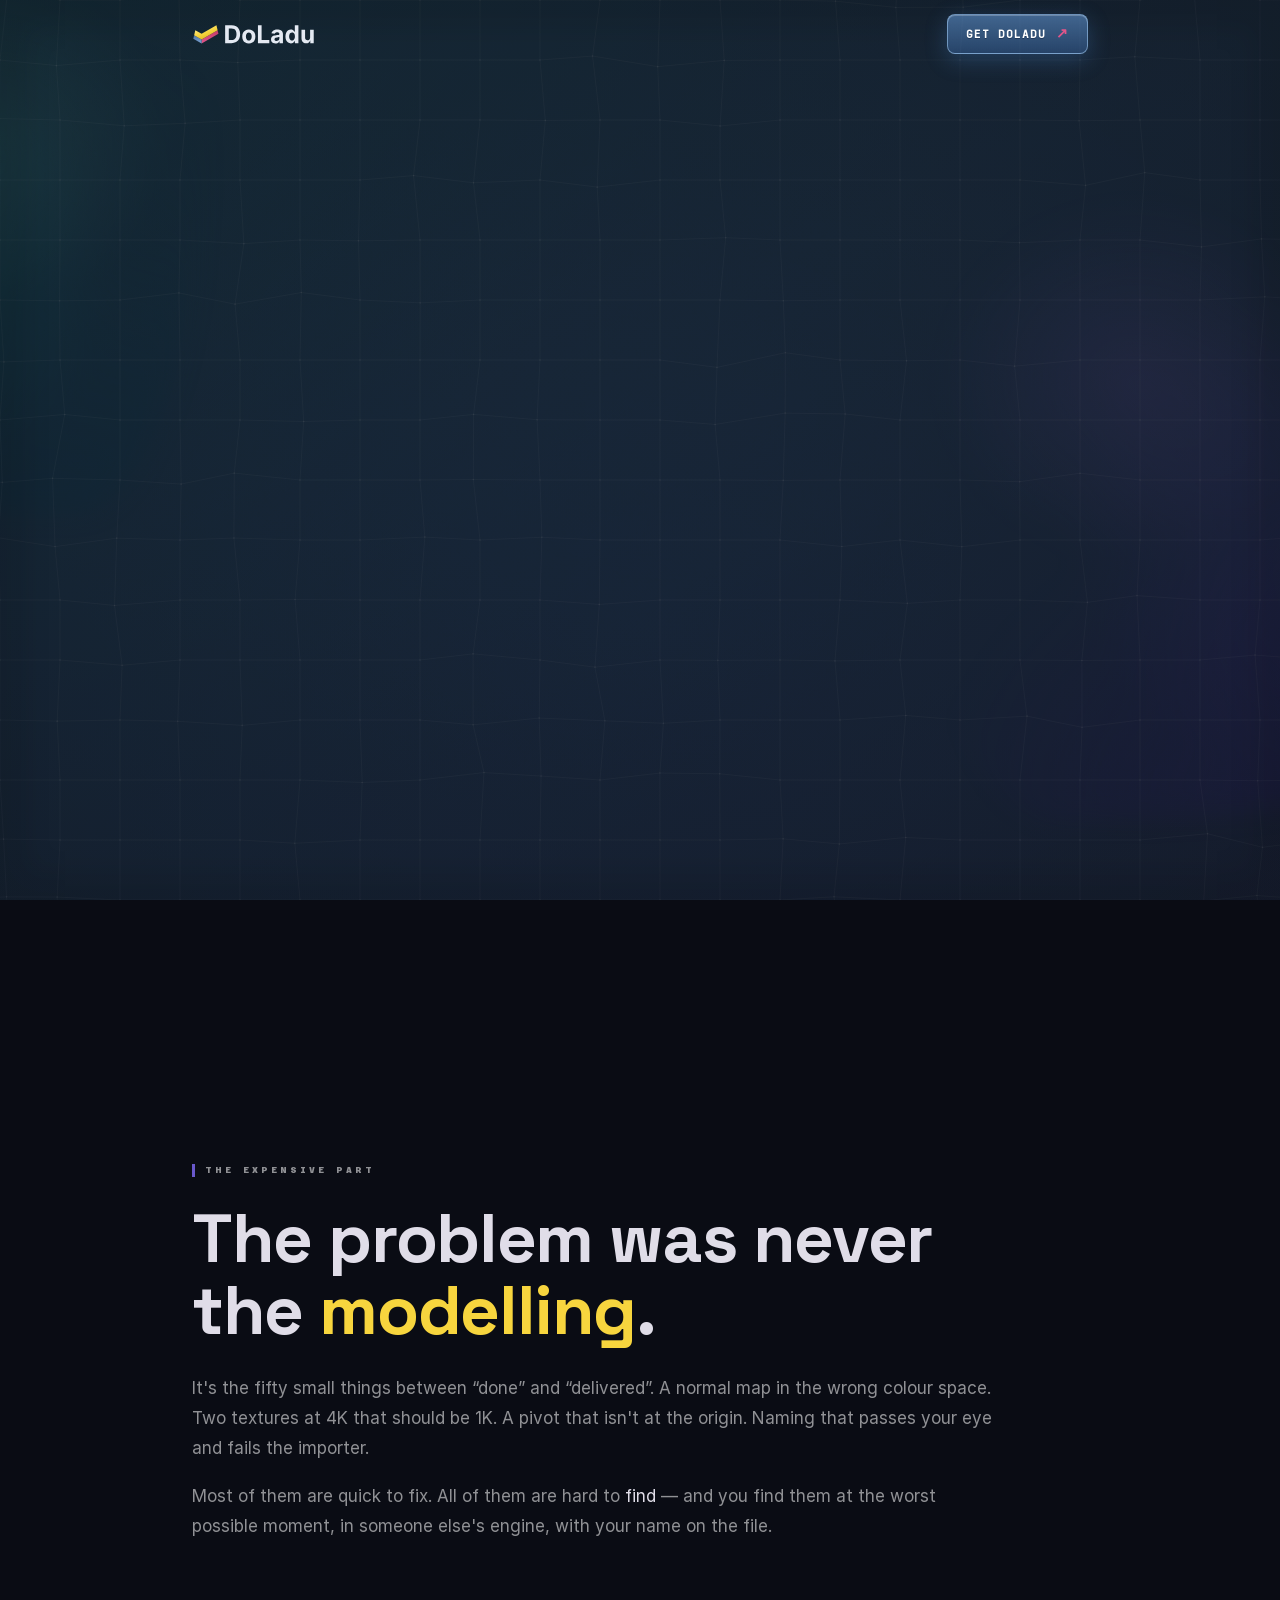
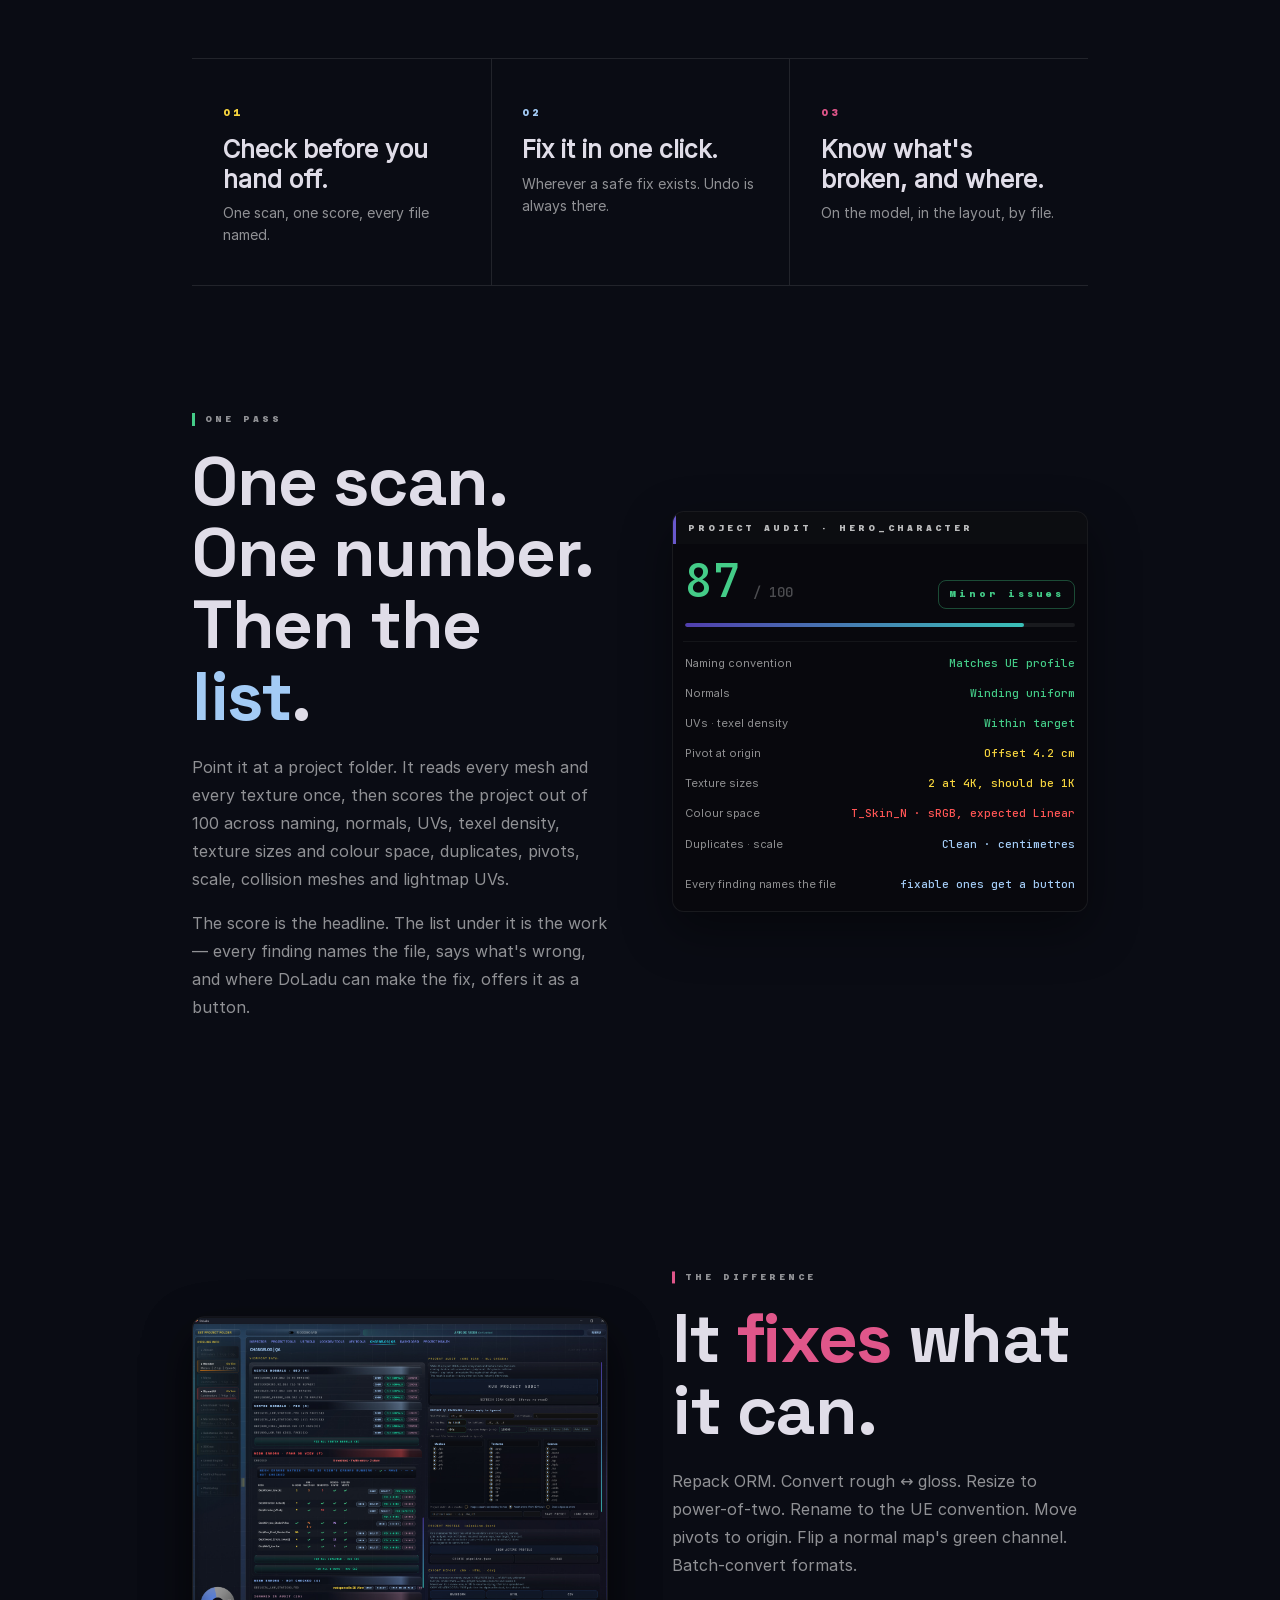
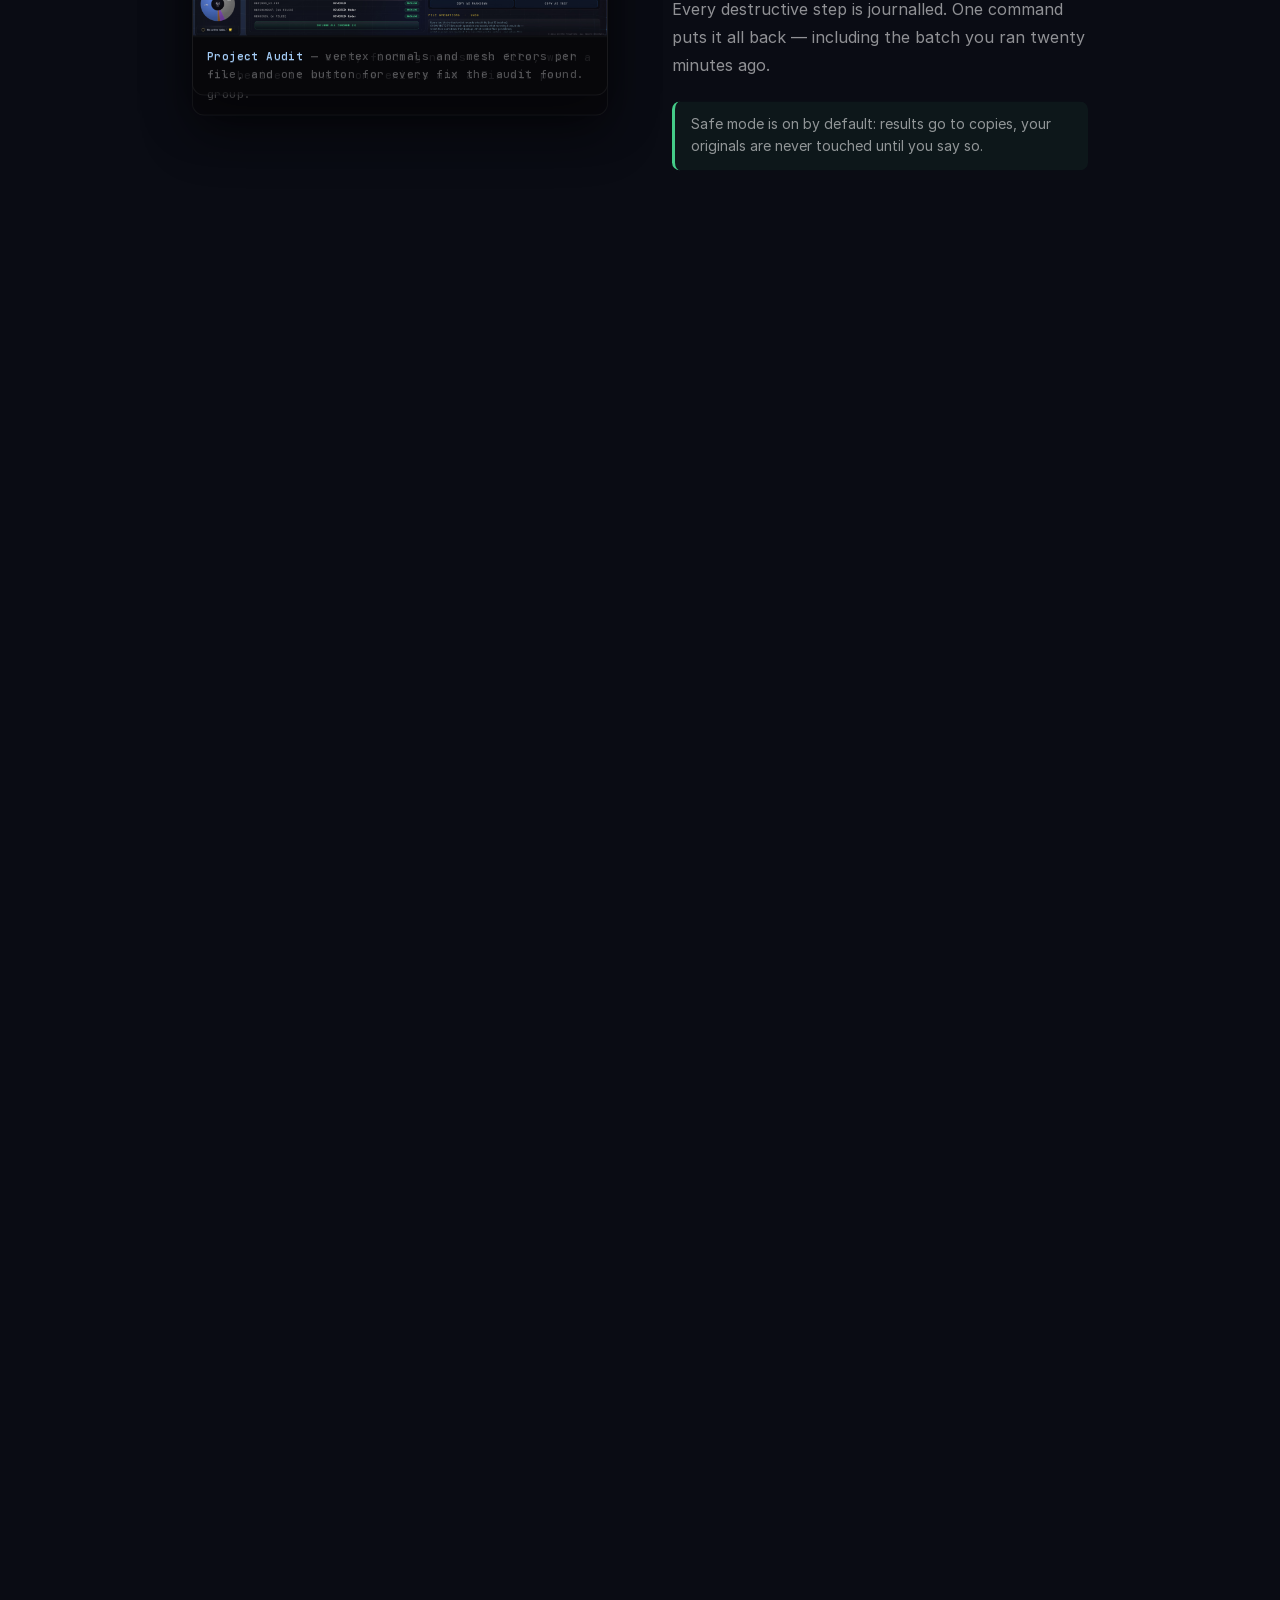
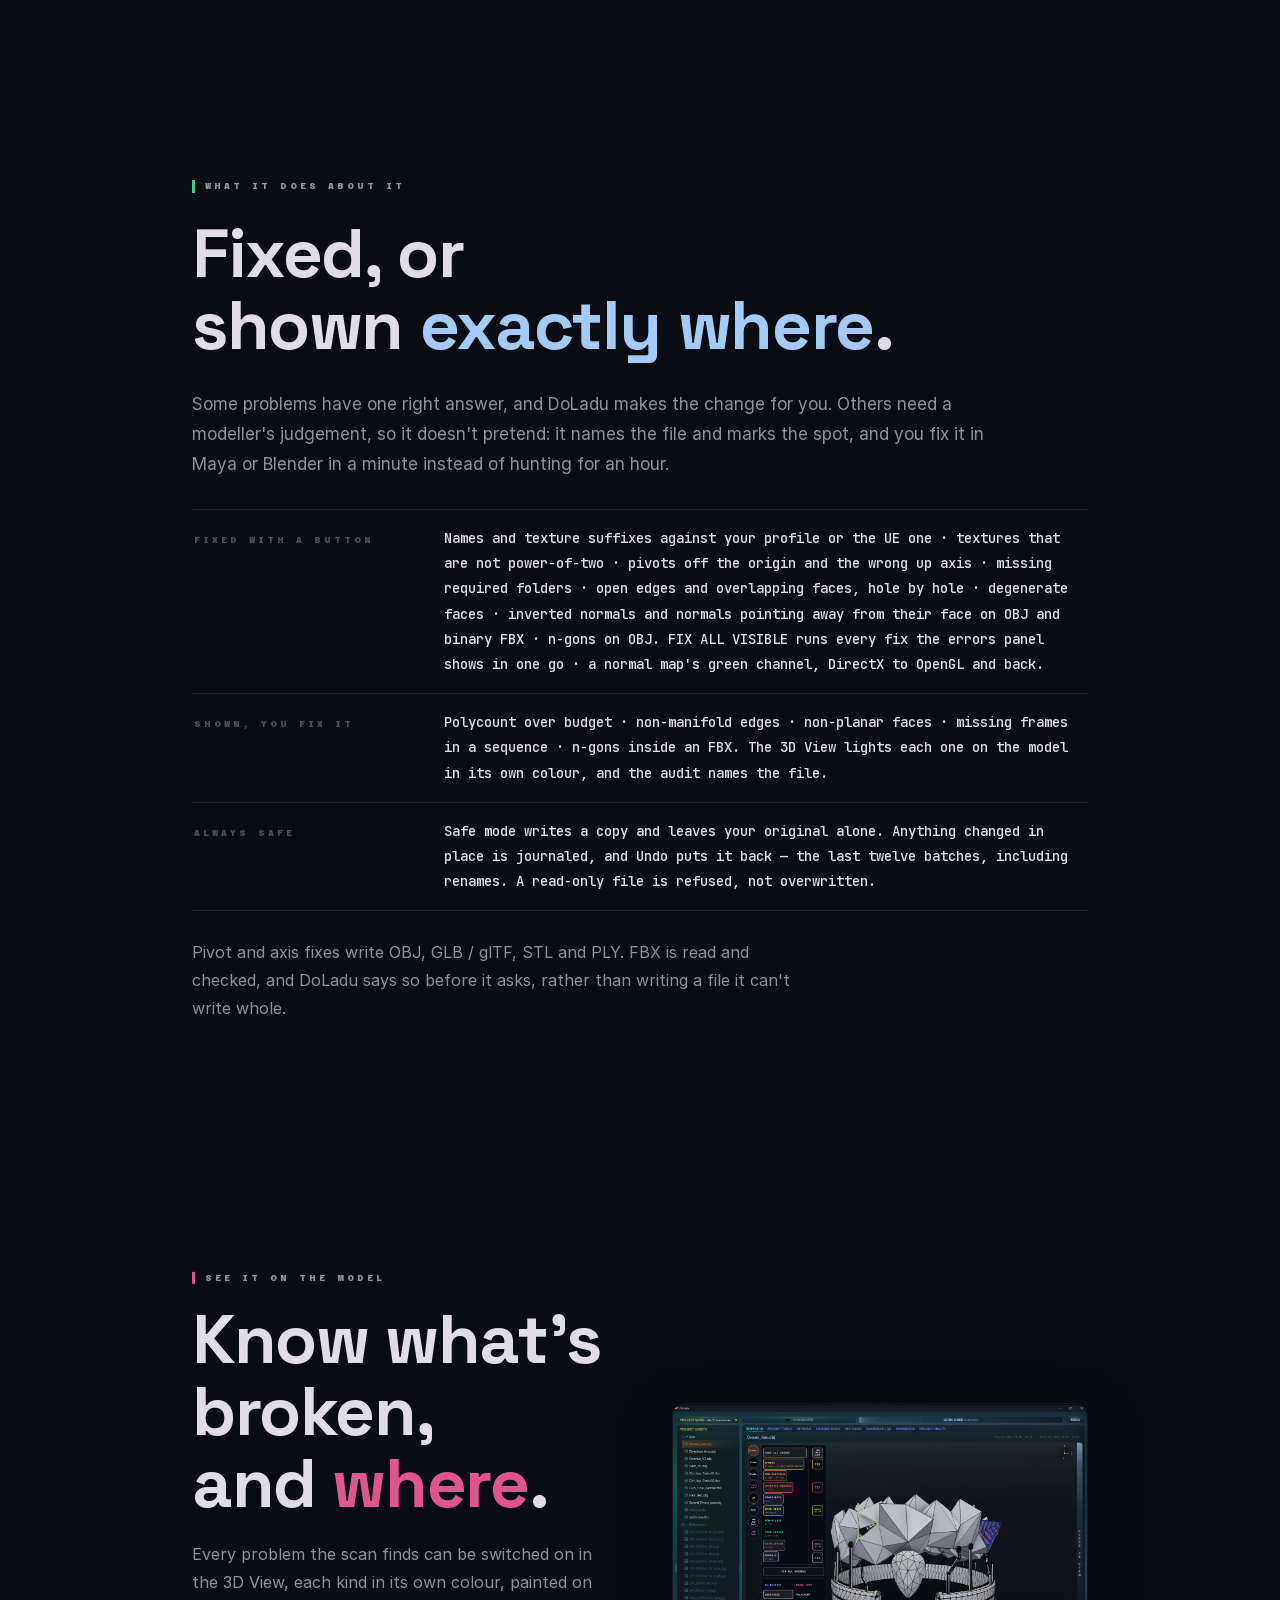
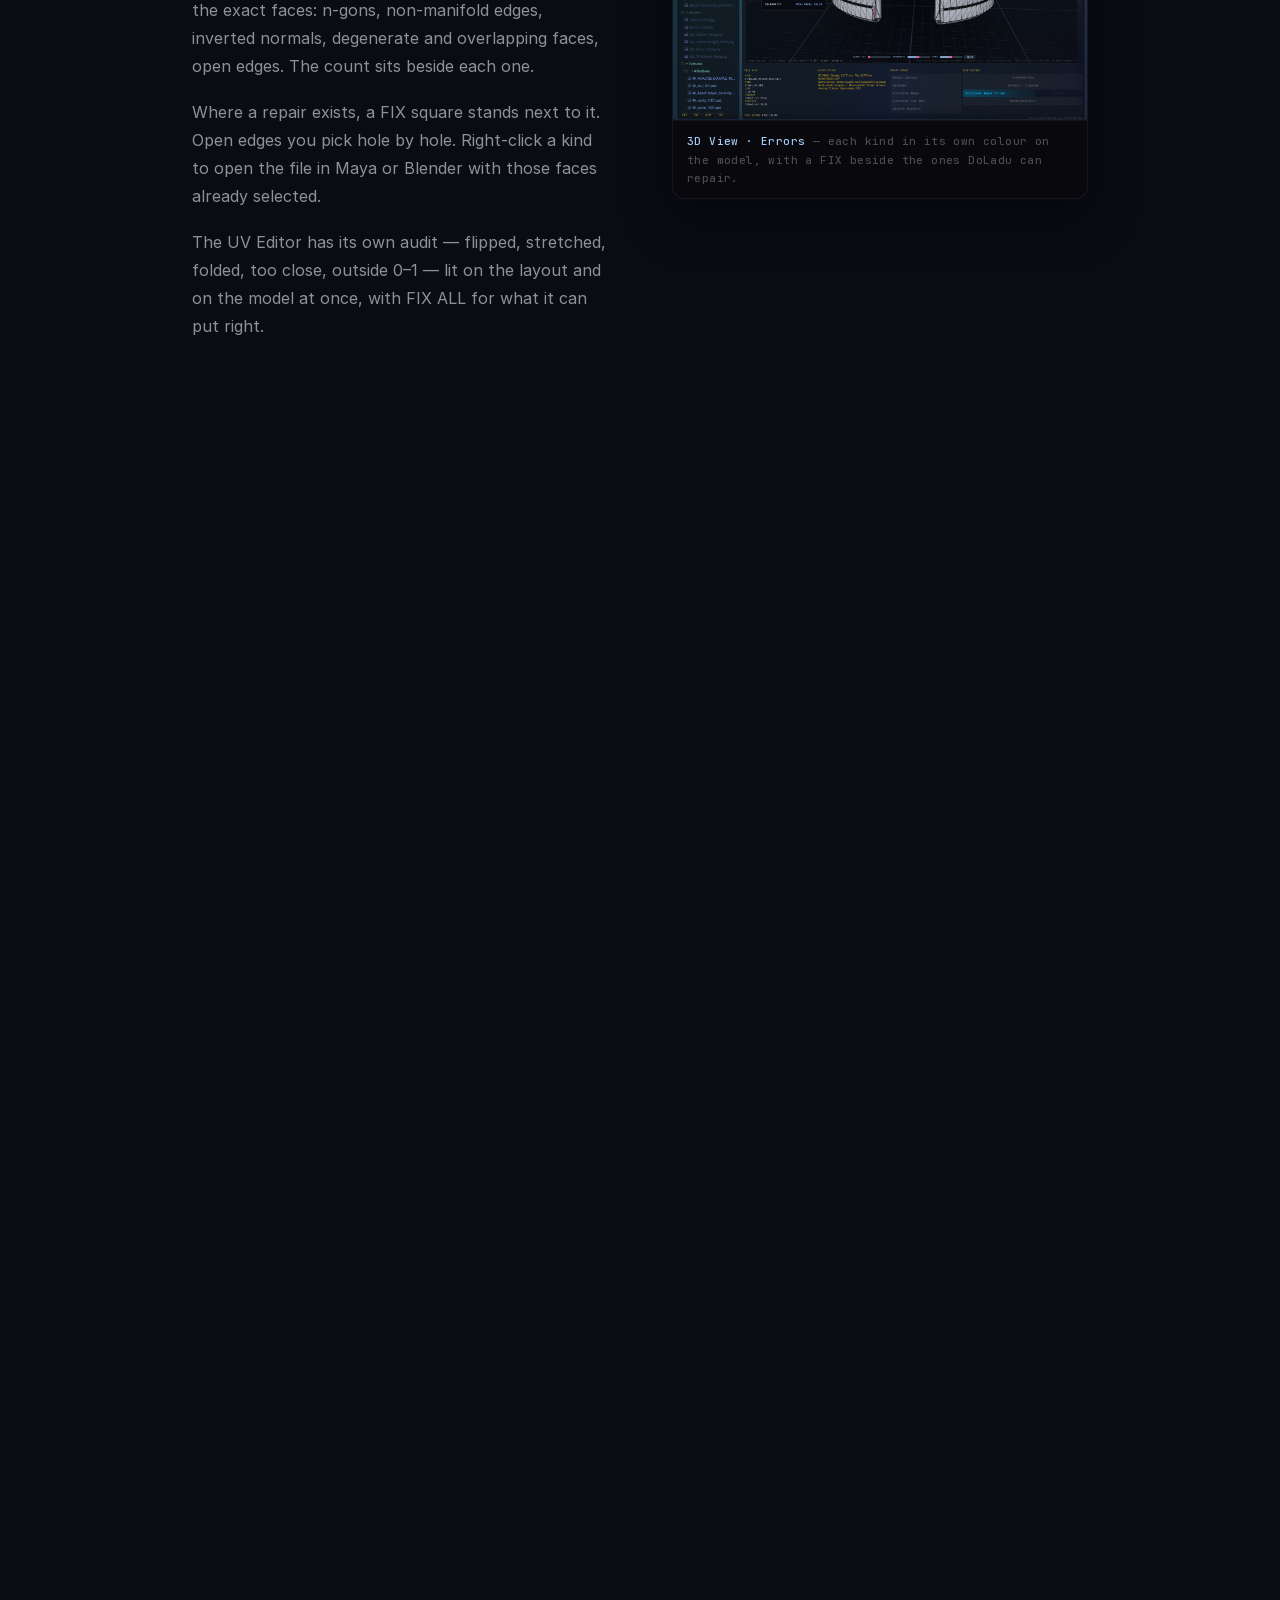
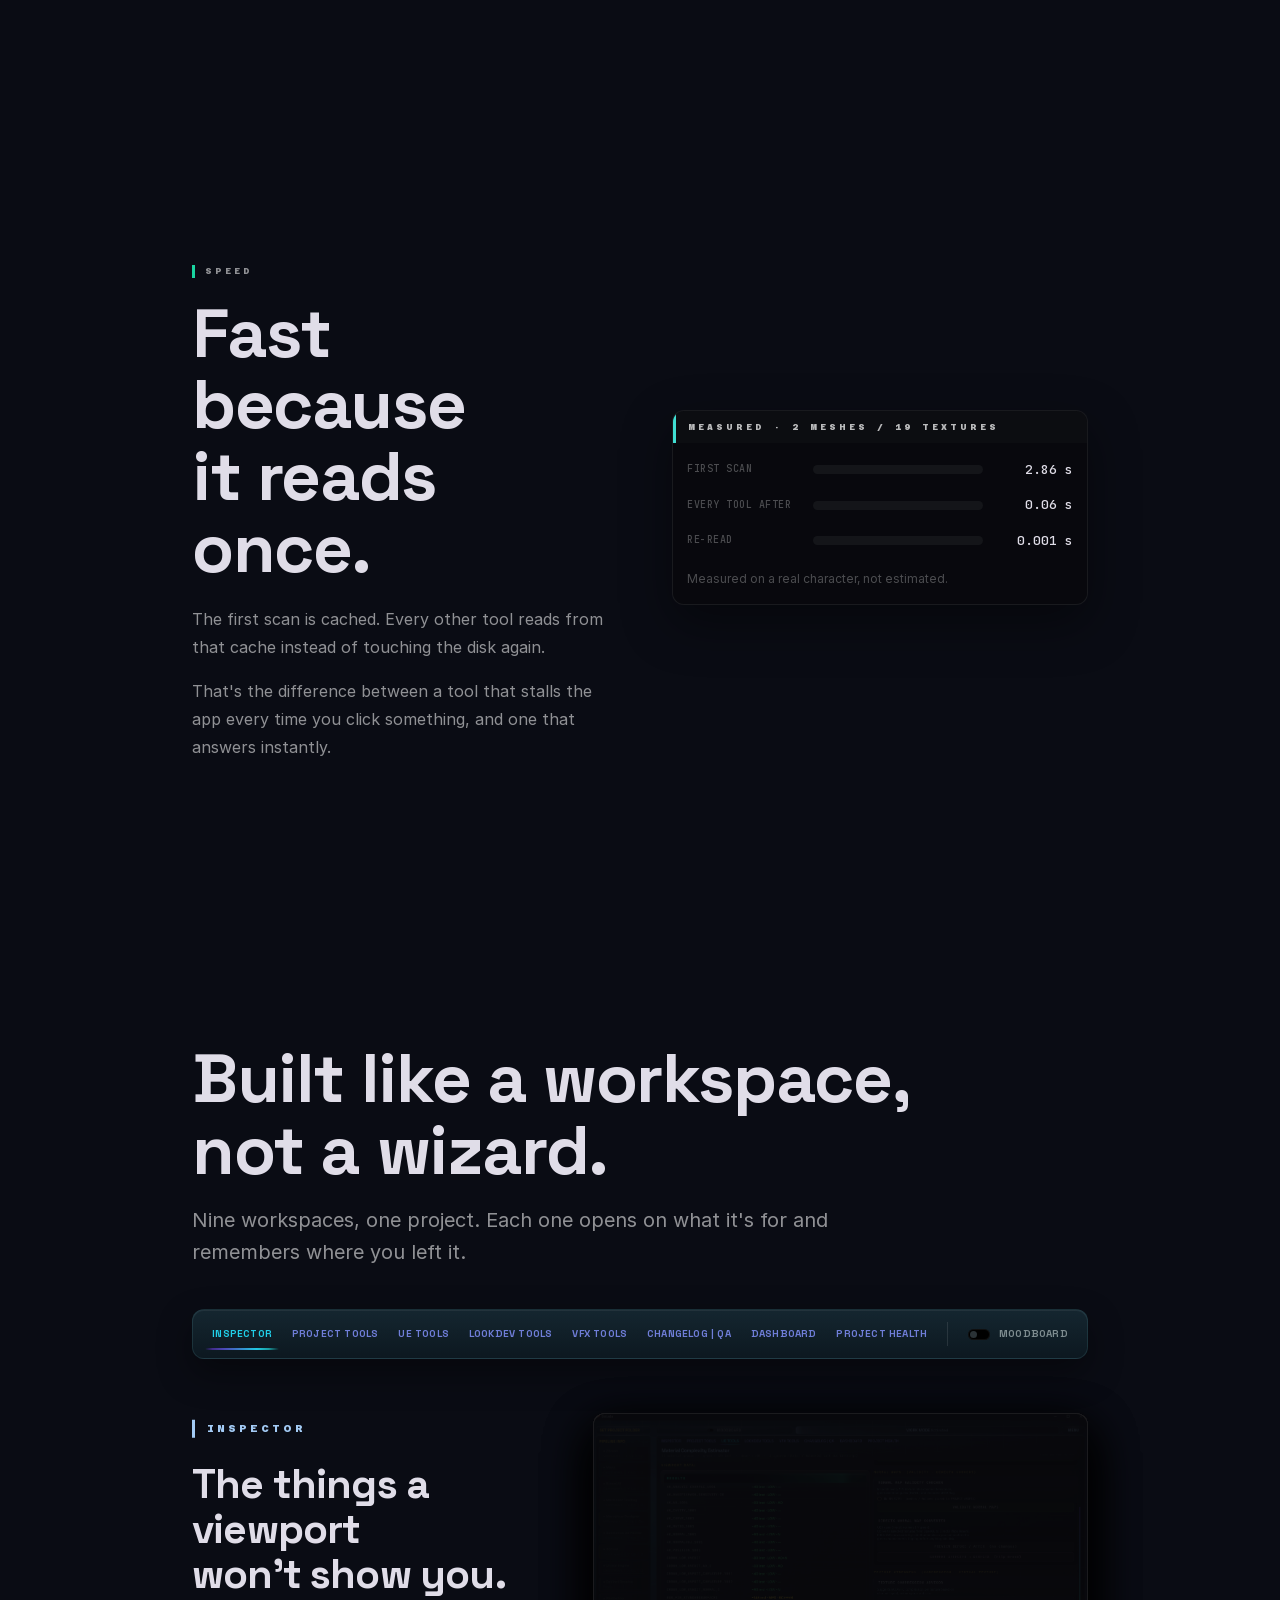
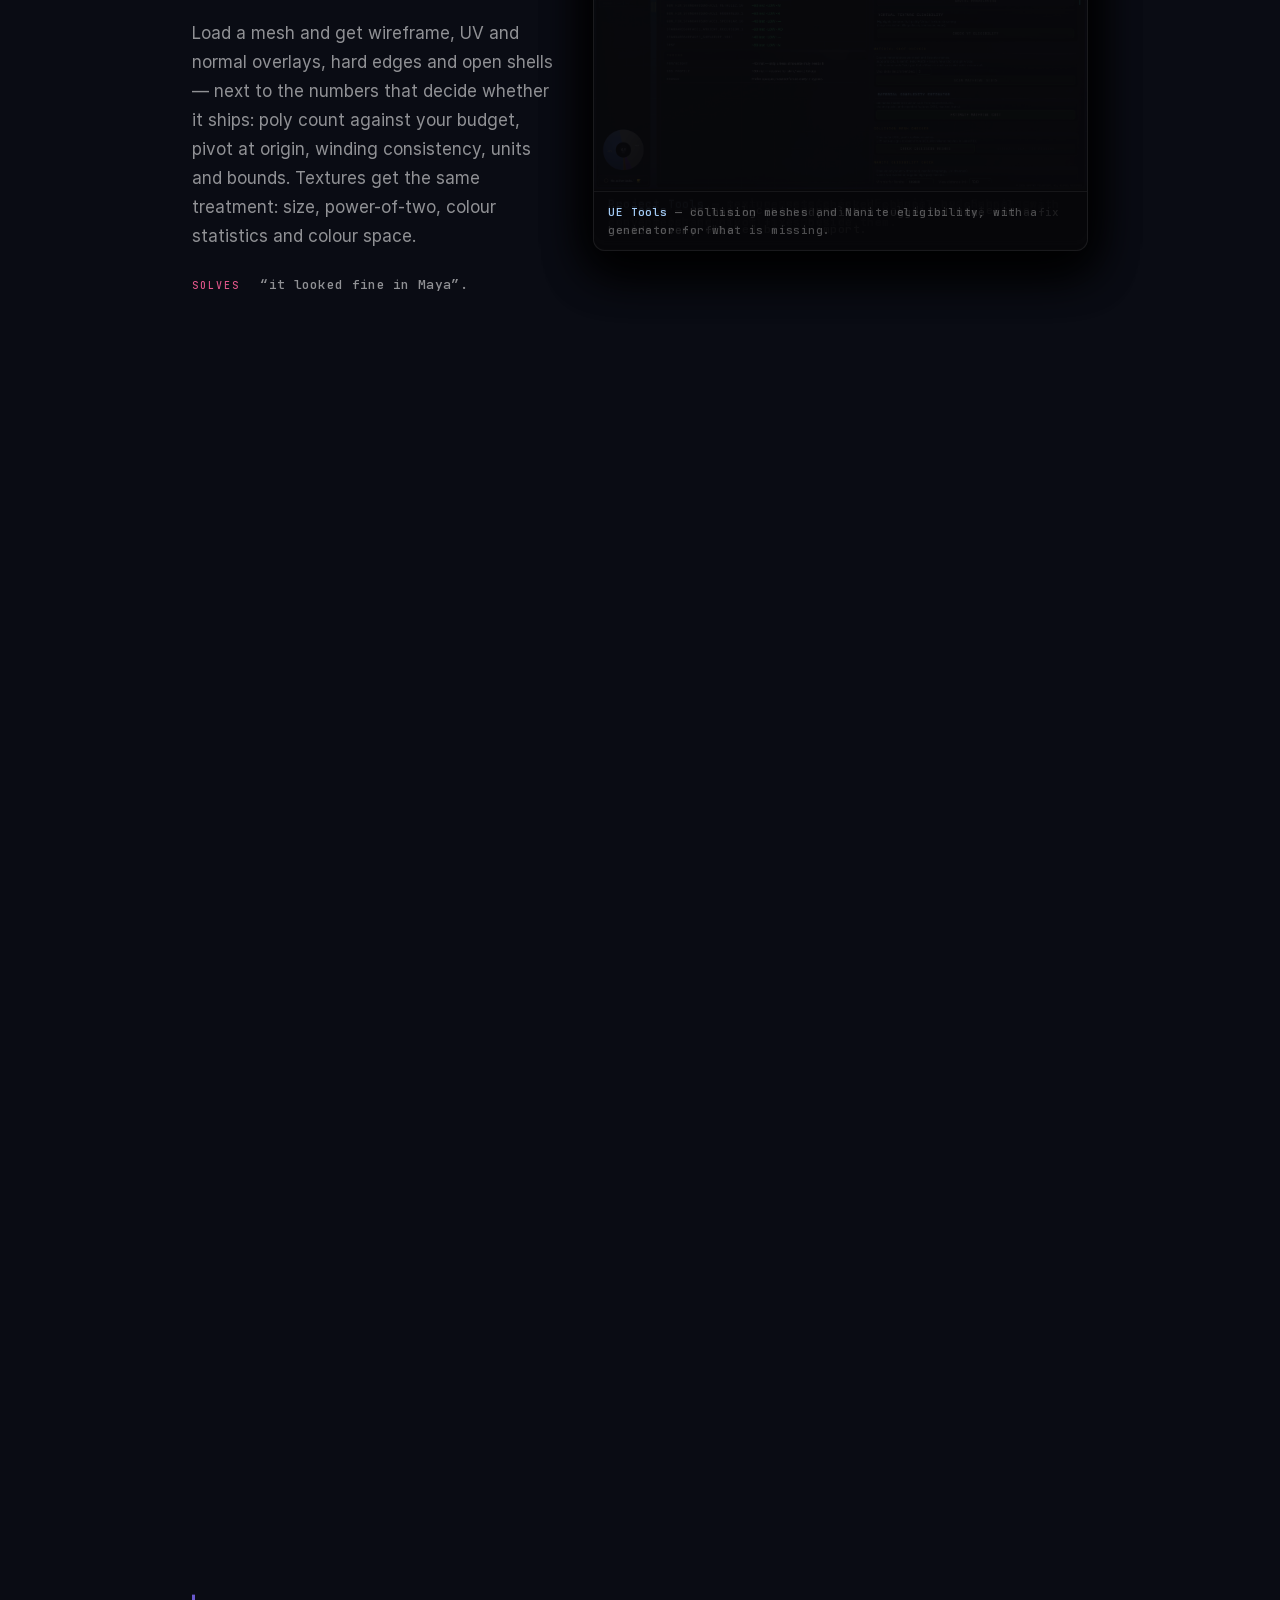
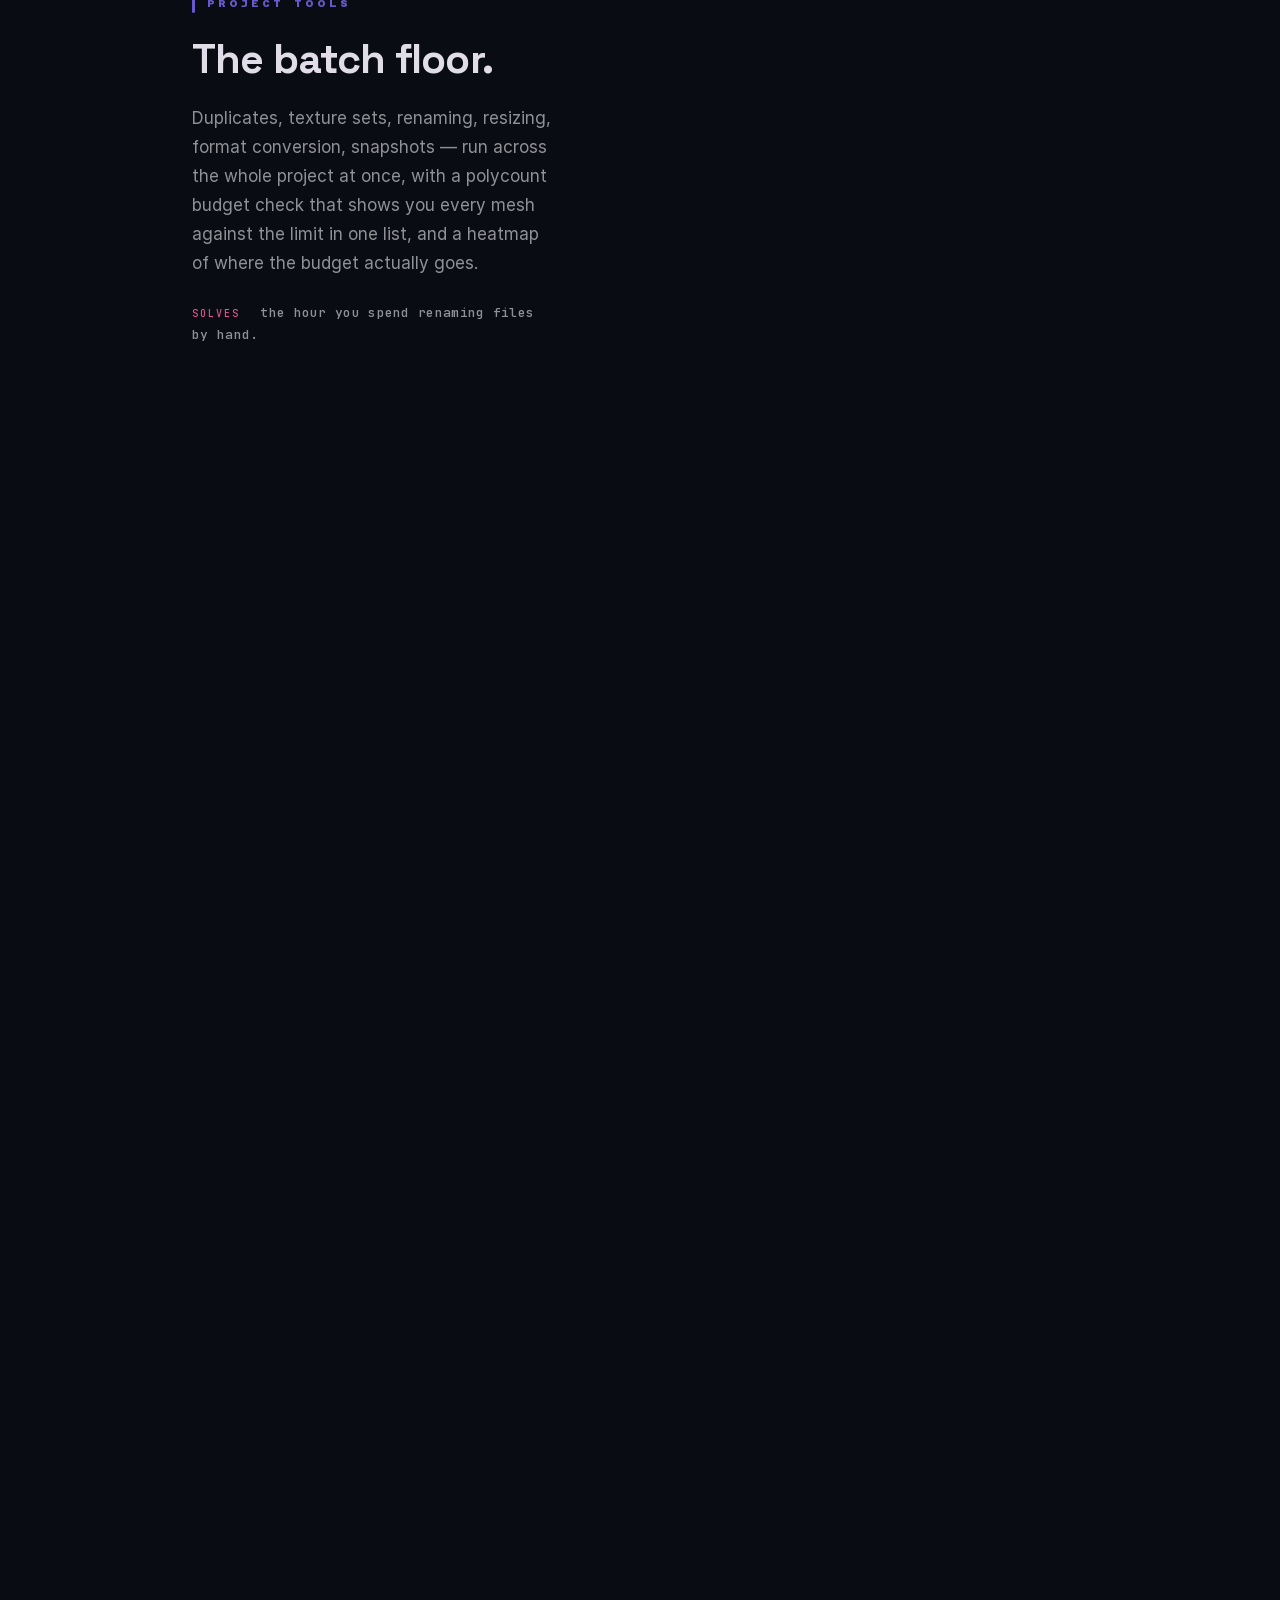
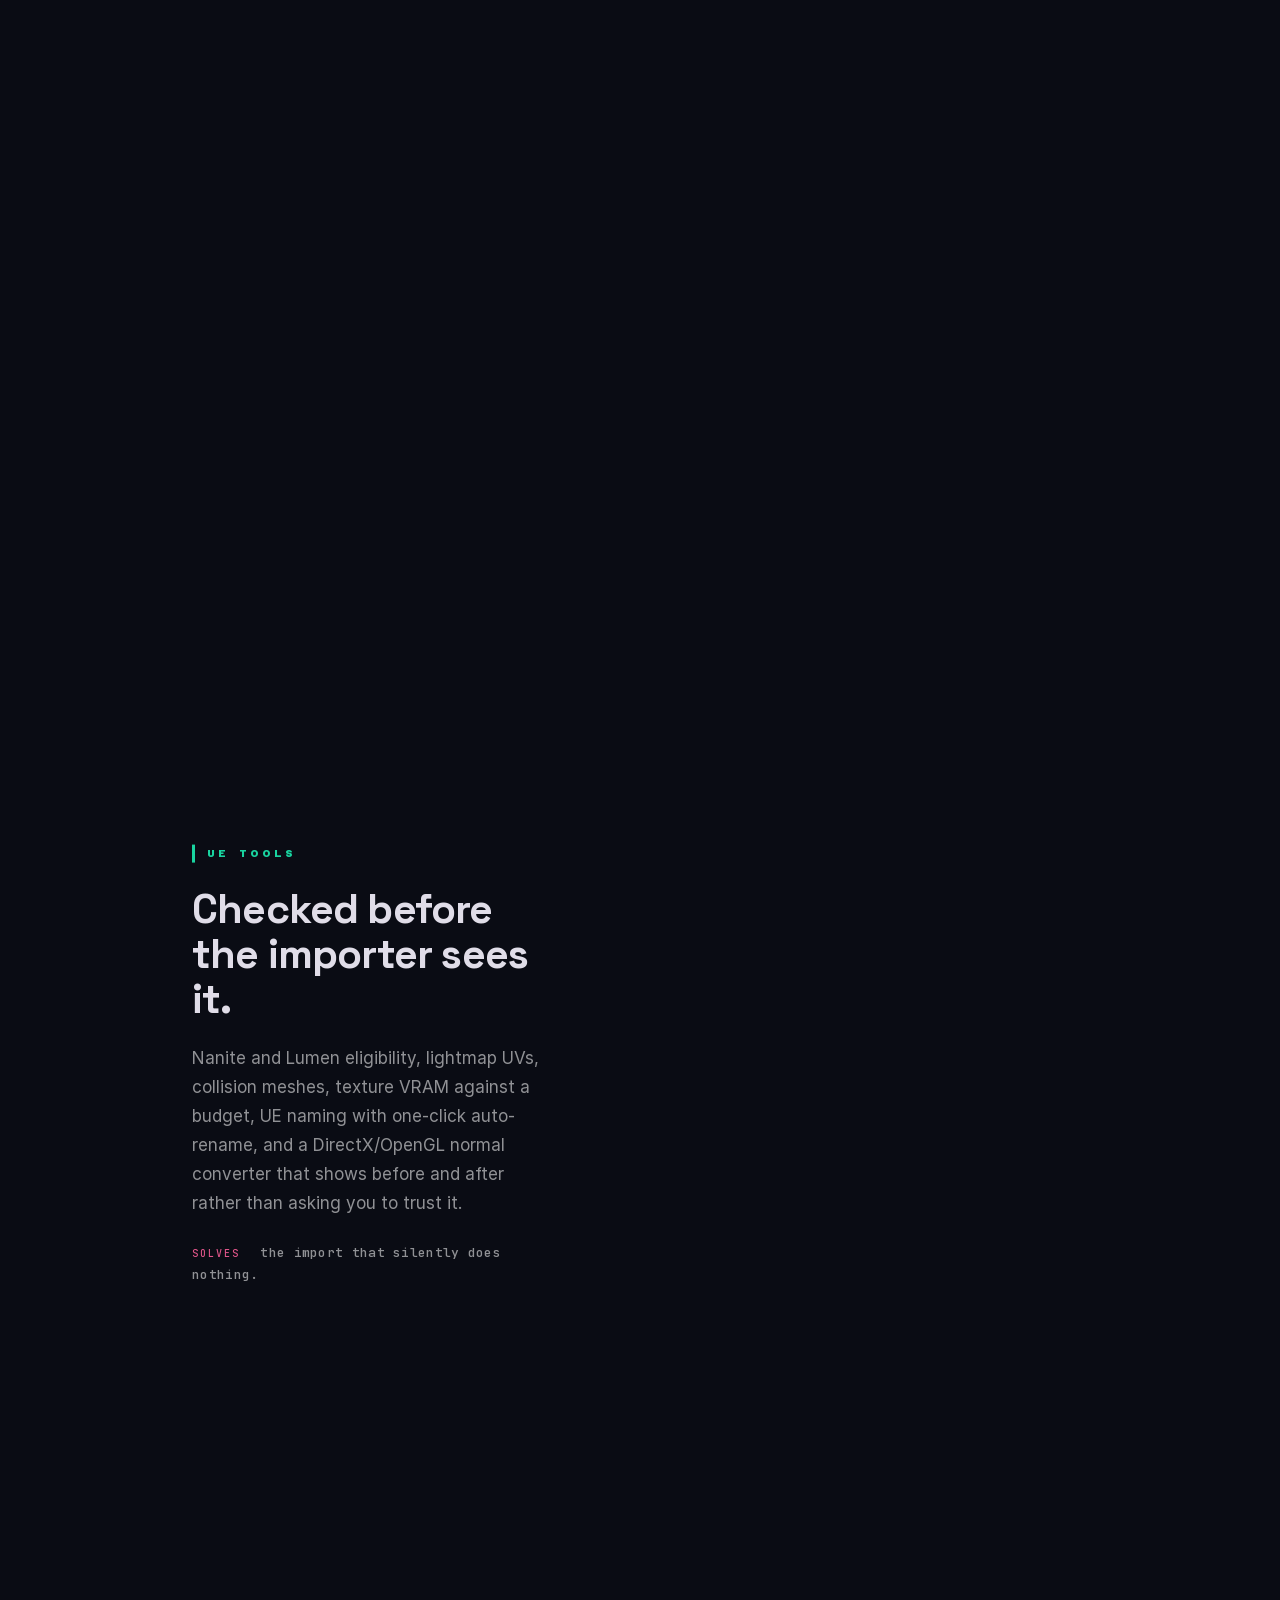
==== commit 262afe56: "Add files via upload" ====
--- a/index.html
+++ b/index.html
@@ -858,7 +858,7 @@
                                 <li>AO distance, spread, ray direction, back faces, a ground contact shadow and AO smoothing that takes the grain out. AO of the low and CAVITY are maps of their own.</li>
                                 <li>Height can be written as a 16-bit 0..1 map, 0.5 = the low-poly's surface, with the range in model units in the report.</li>
                                 <li>Colour is read from each material's colour texture (MTL map_Kd, FBX diffuse or base colour), falls back to the material colour, and bakes from ZBrush polypaint when there are no UVs. A map with nothing to read is left out and named.</li>
-                                <li>Cage: auto fit to the high-poly's surface, an offset that follows the slider live, FRONT and REAR distances, PAINT CAGE with a ZBrush-style brush, CLOSE THE PINK, and SCALE per group. Where the cage misses the high-poly it shows pink.</li>
+                                <li>Cage: auto fit to the high-poly's surface, an offset that follows the slider live, FRONT and REAR distances, PAINT CAGE with a New-style brush, CLOSE THE PINK, and SCALE per group. Where the cage misses the high-poly it shows pink.</li>
                                 <li>Groups: drag a mesh onto a group, combine groups, fold them, show one alone with its eye, undo and redo any change. A high-poly added later joins the group of the same name.</li>
                                 <li>The maps go to Textures/Baked by default and dress the model they were baked for. Settings and groups stay with the project.</li>
                                 <li>Fixed: COLOR never received the high-poly's textures, so every bake with it ticked failed. A smaller normal map keeps its empty area black, and curvature is smoothed without the waves of a dense sculpt.</li>
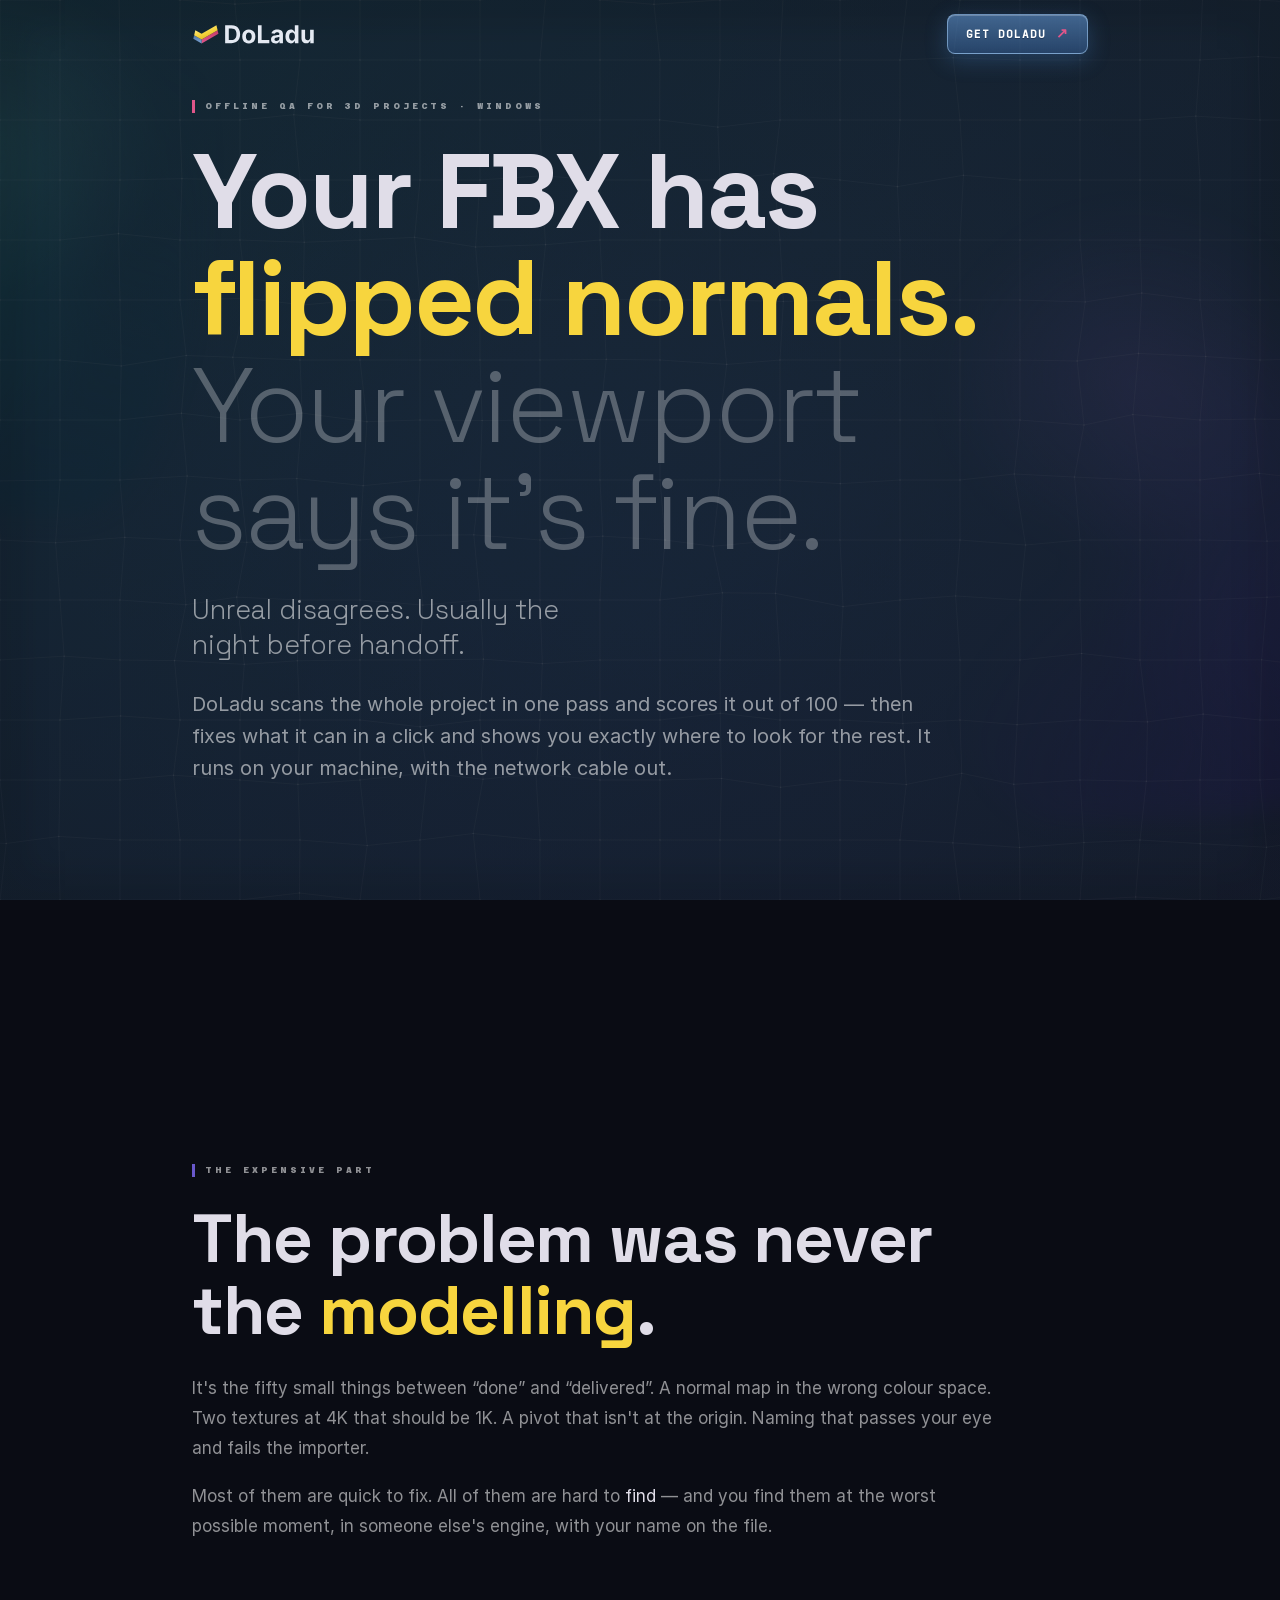
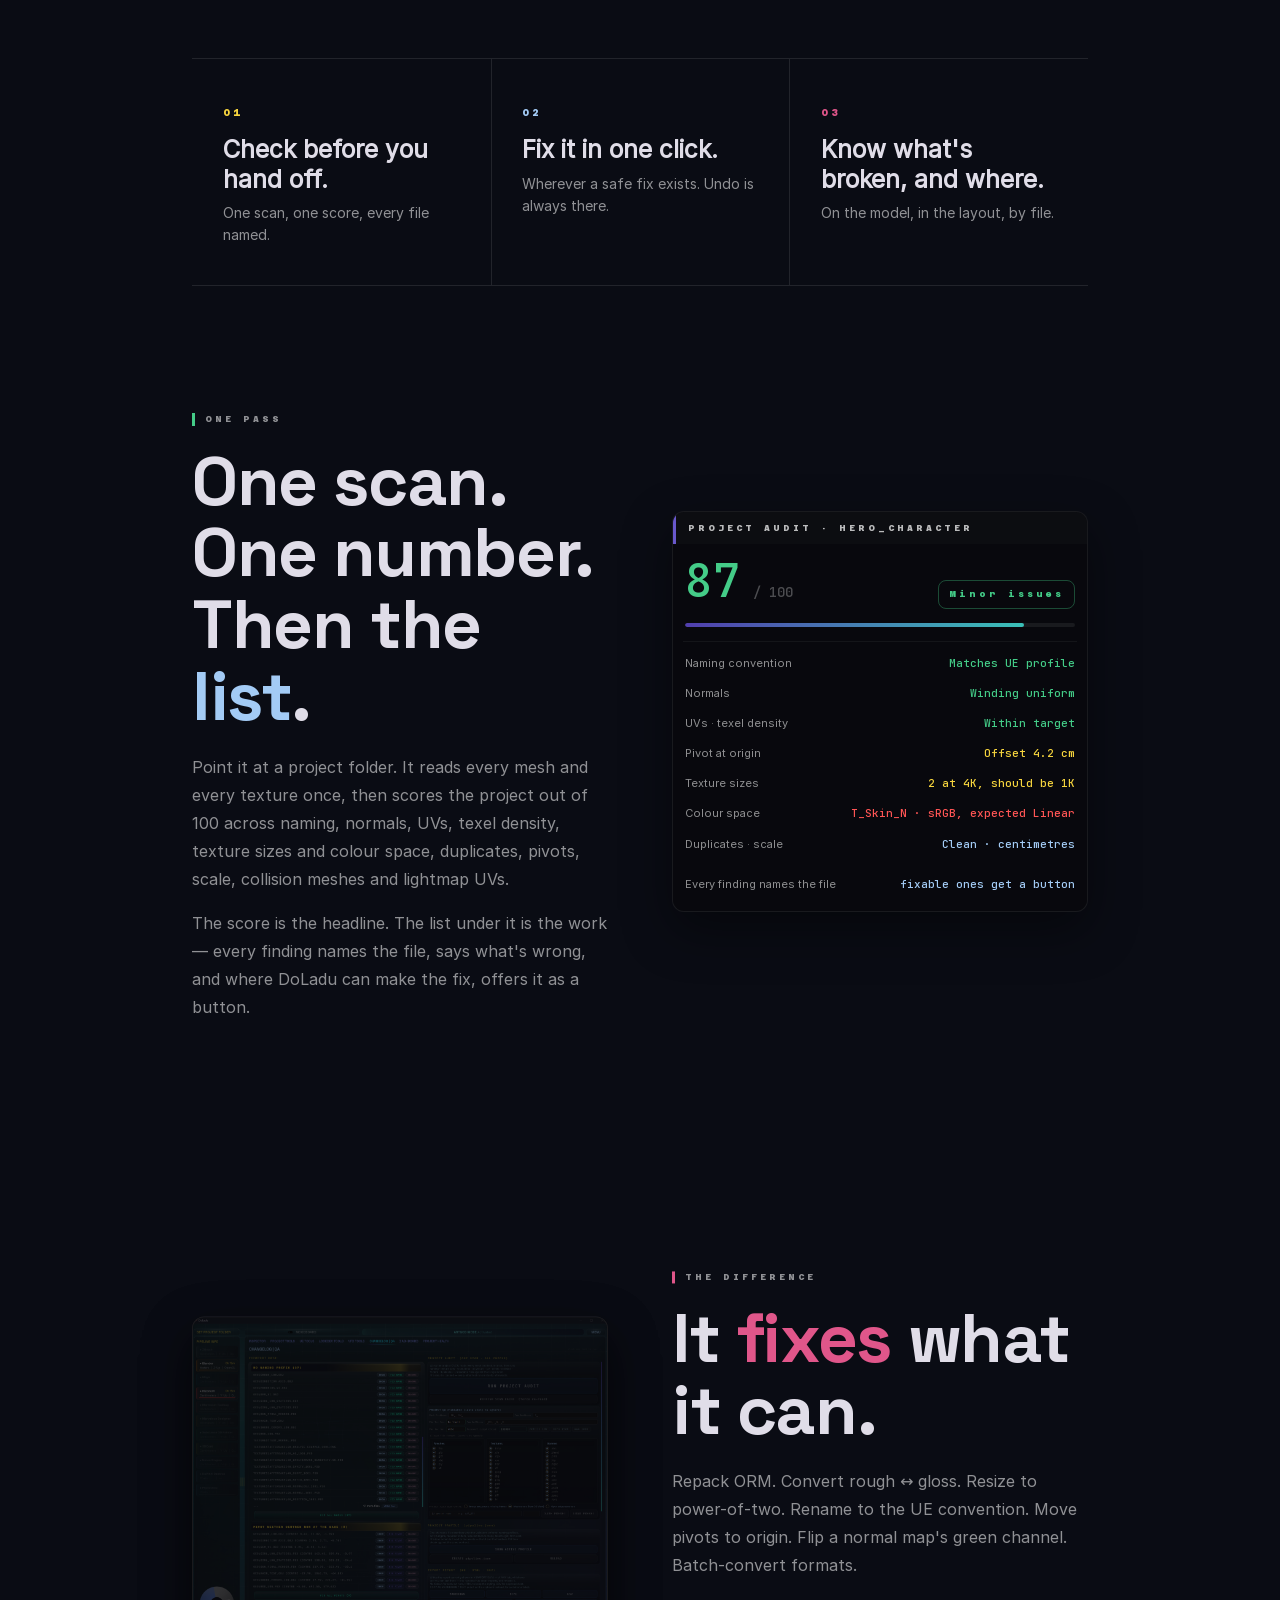
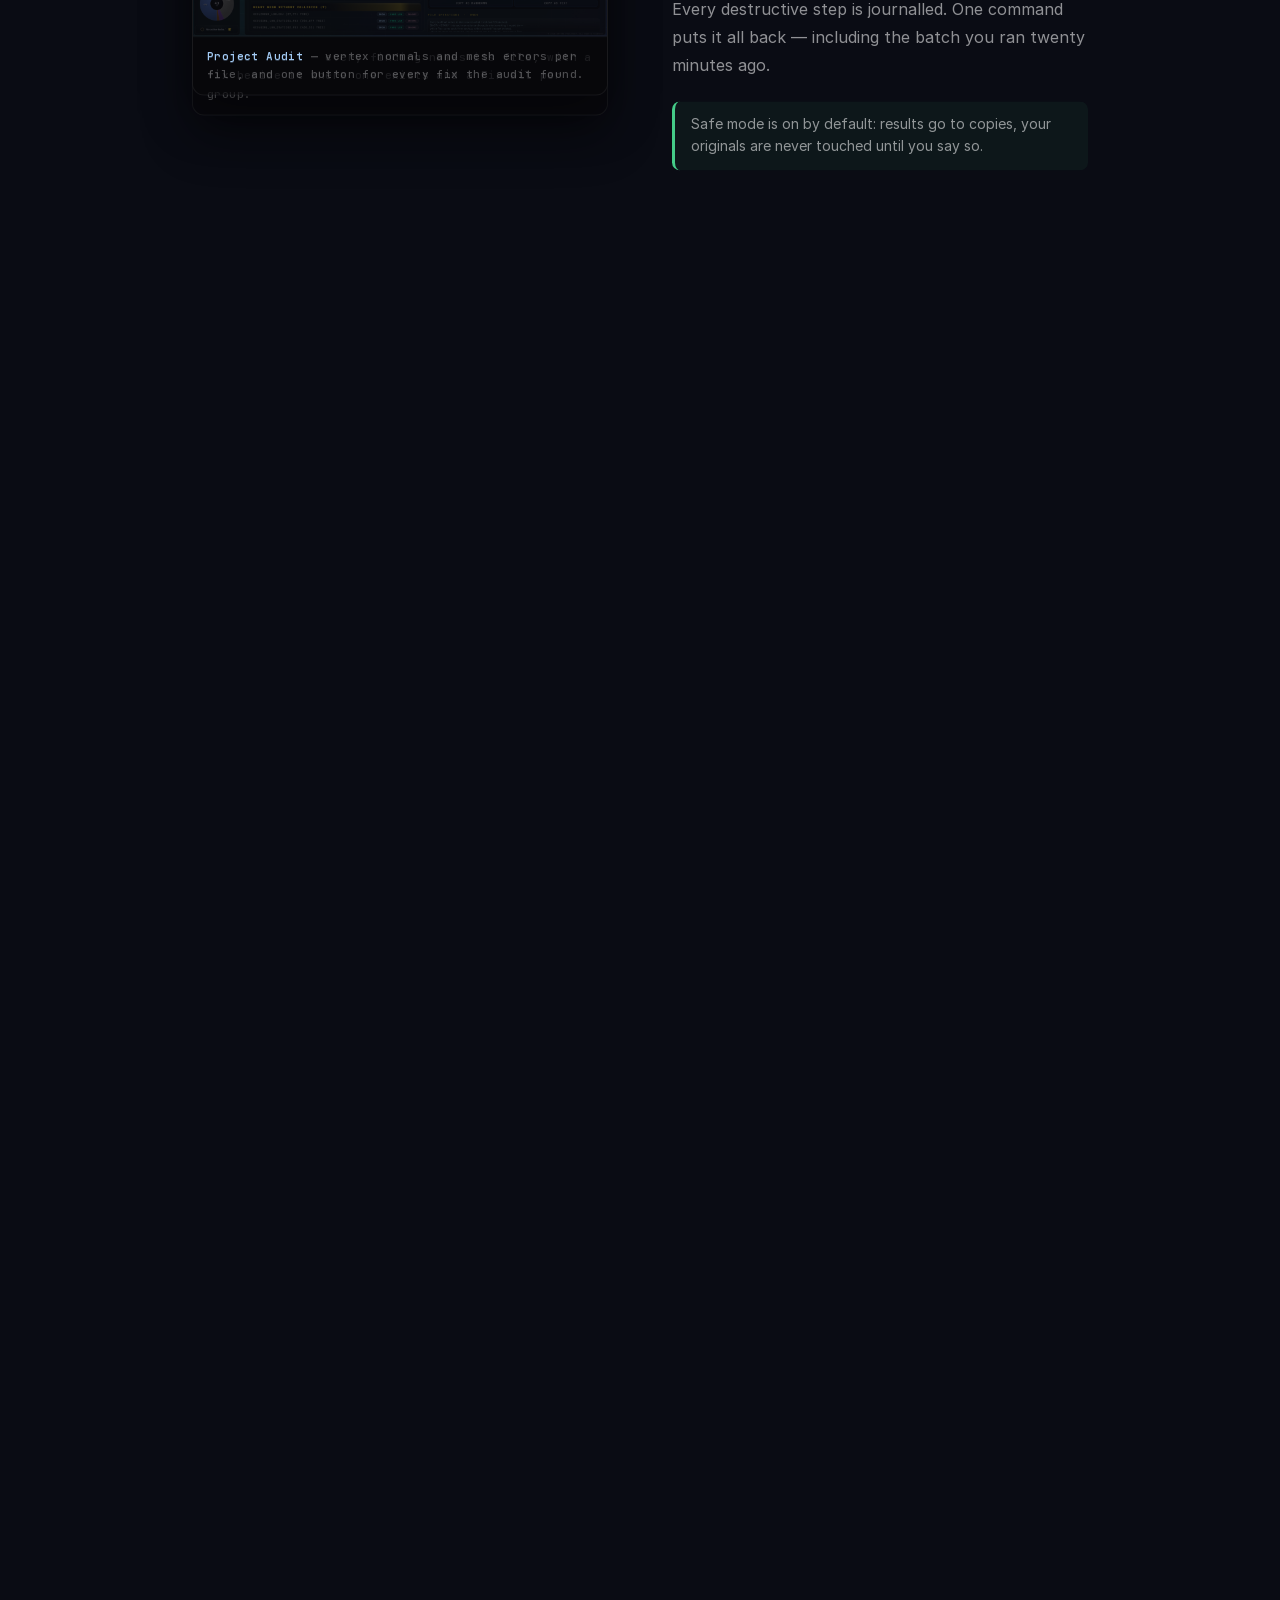
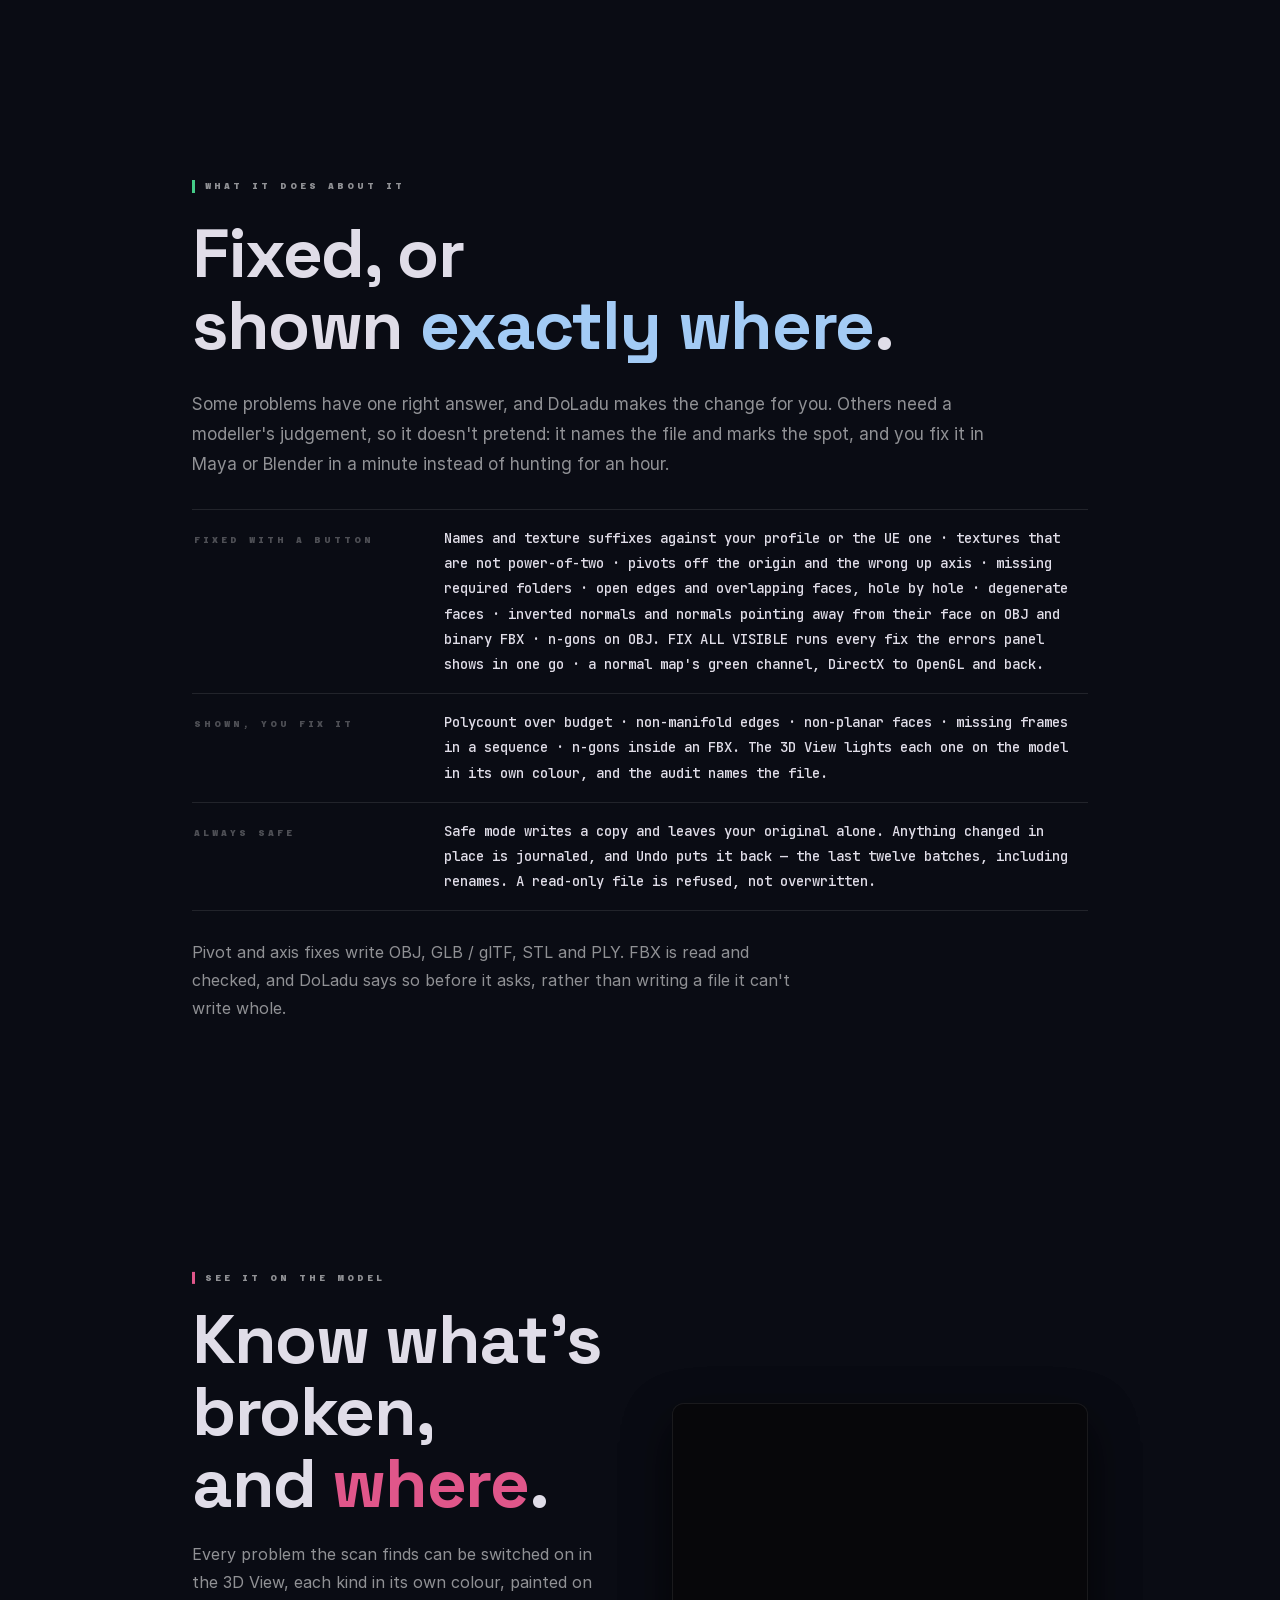
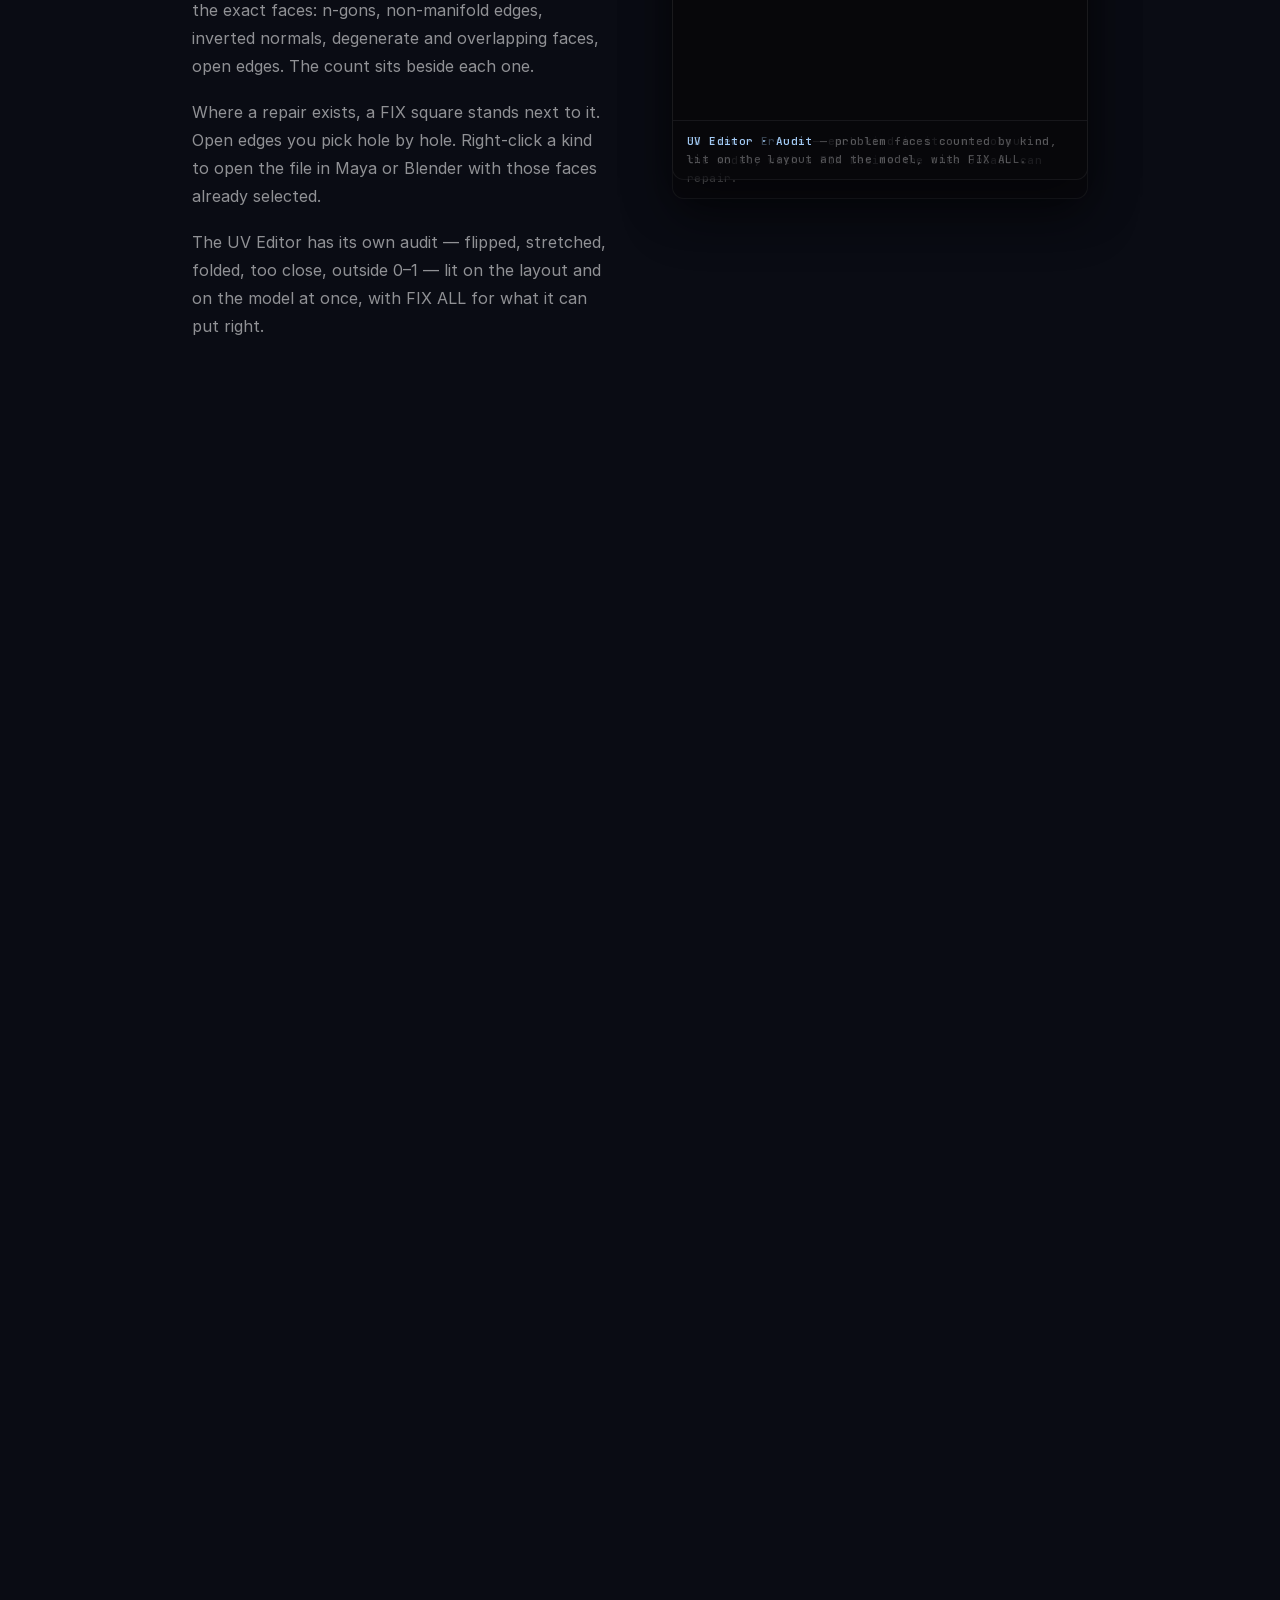
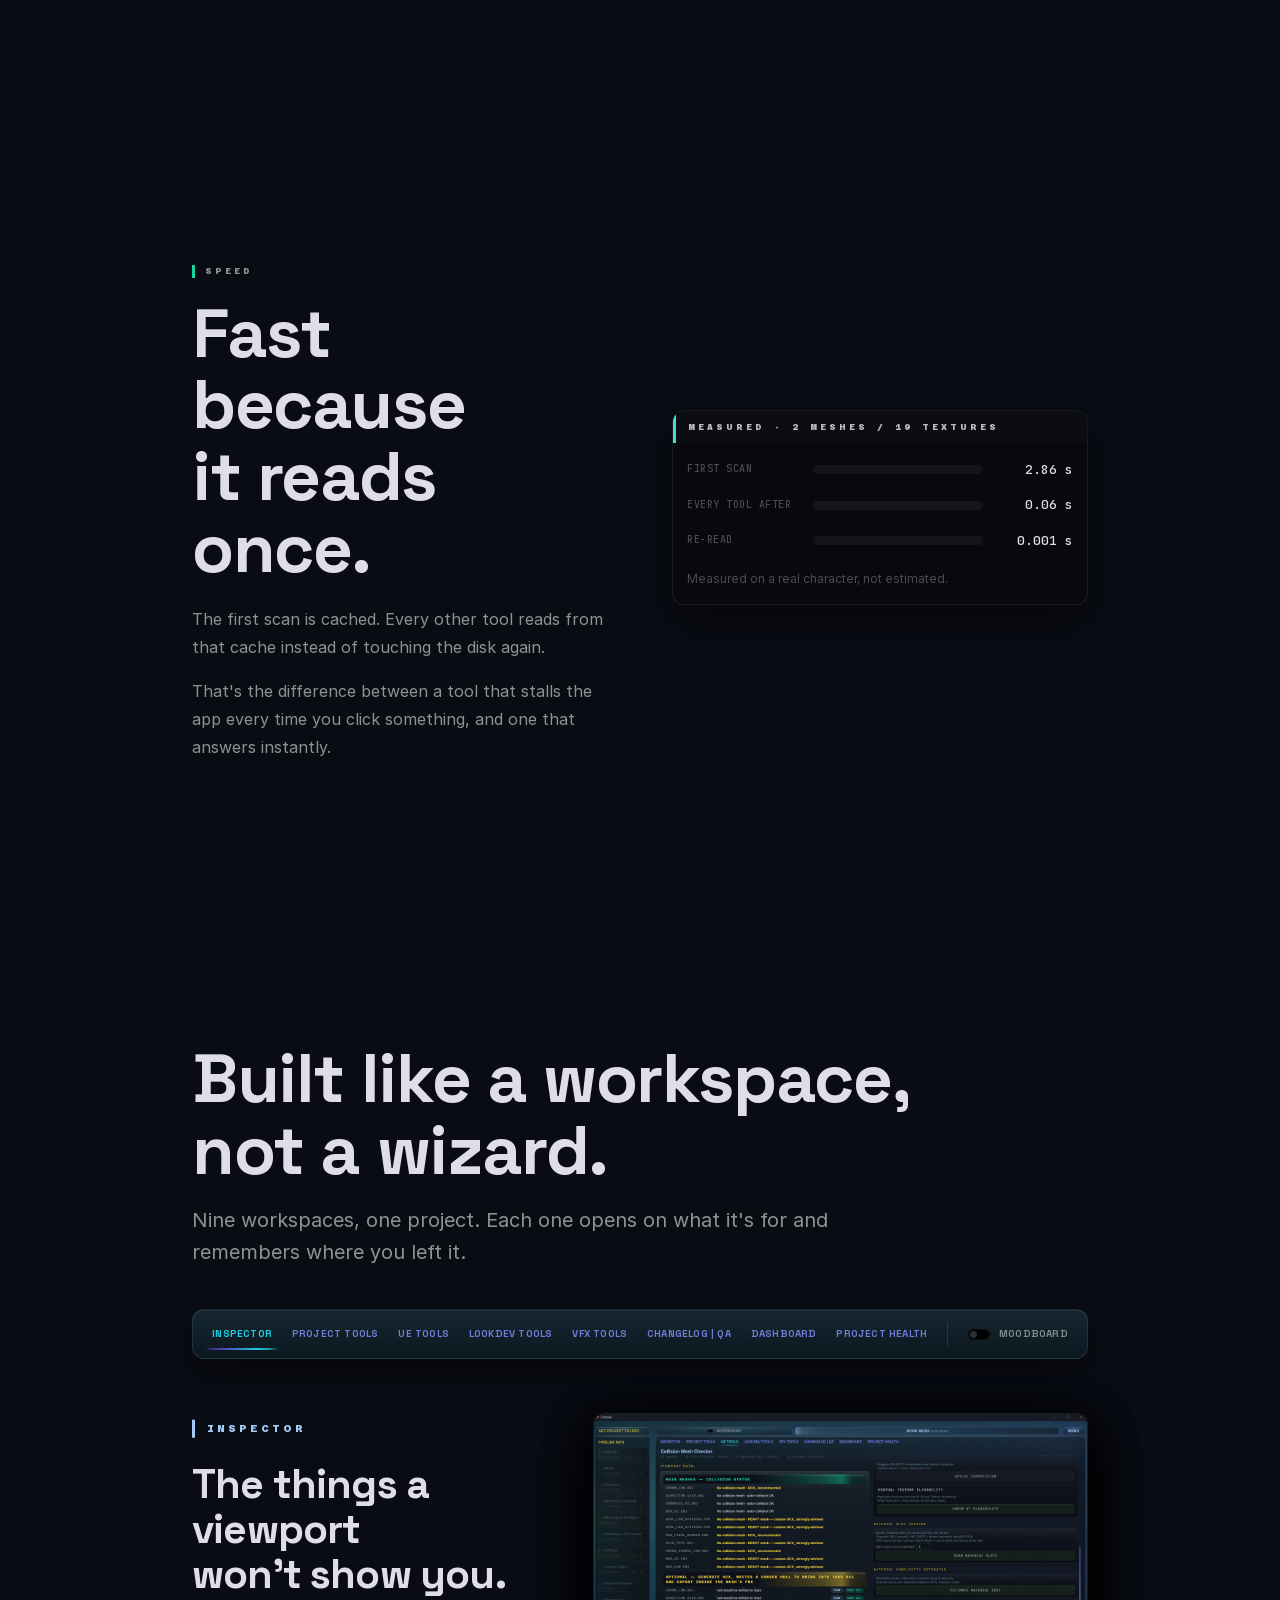
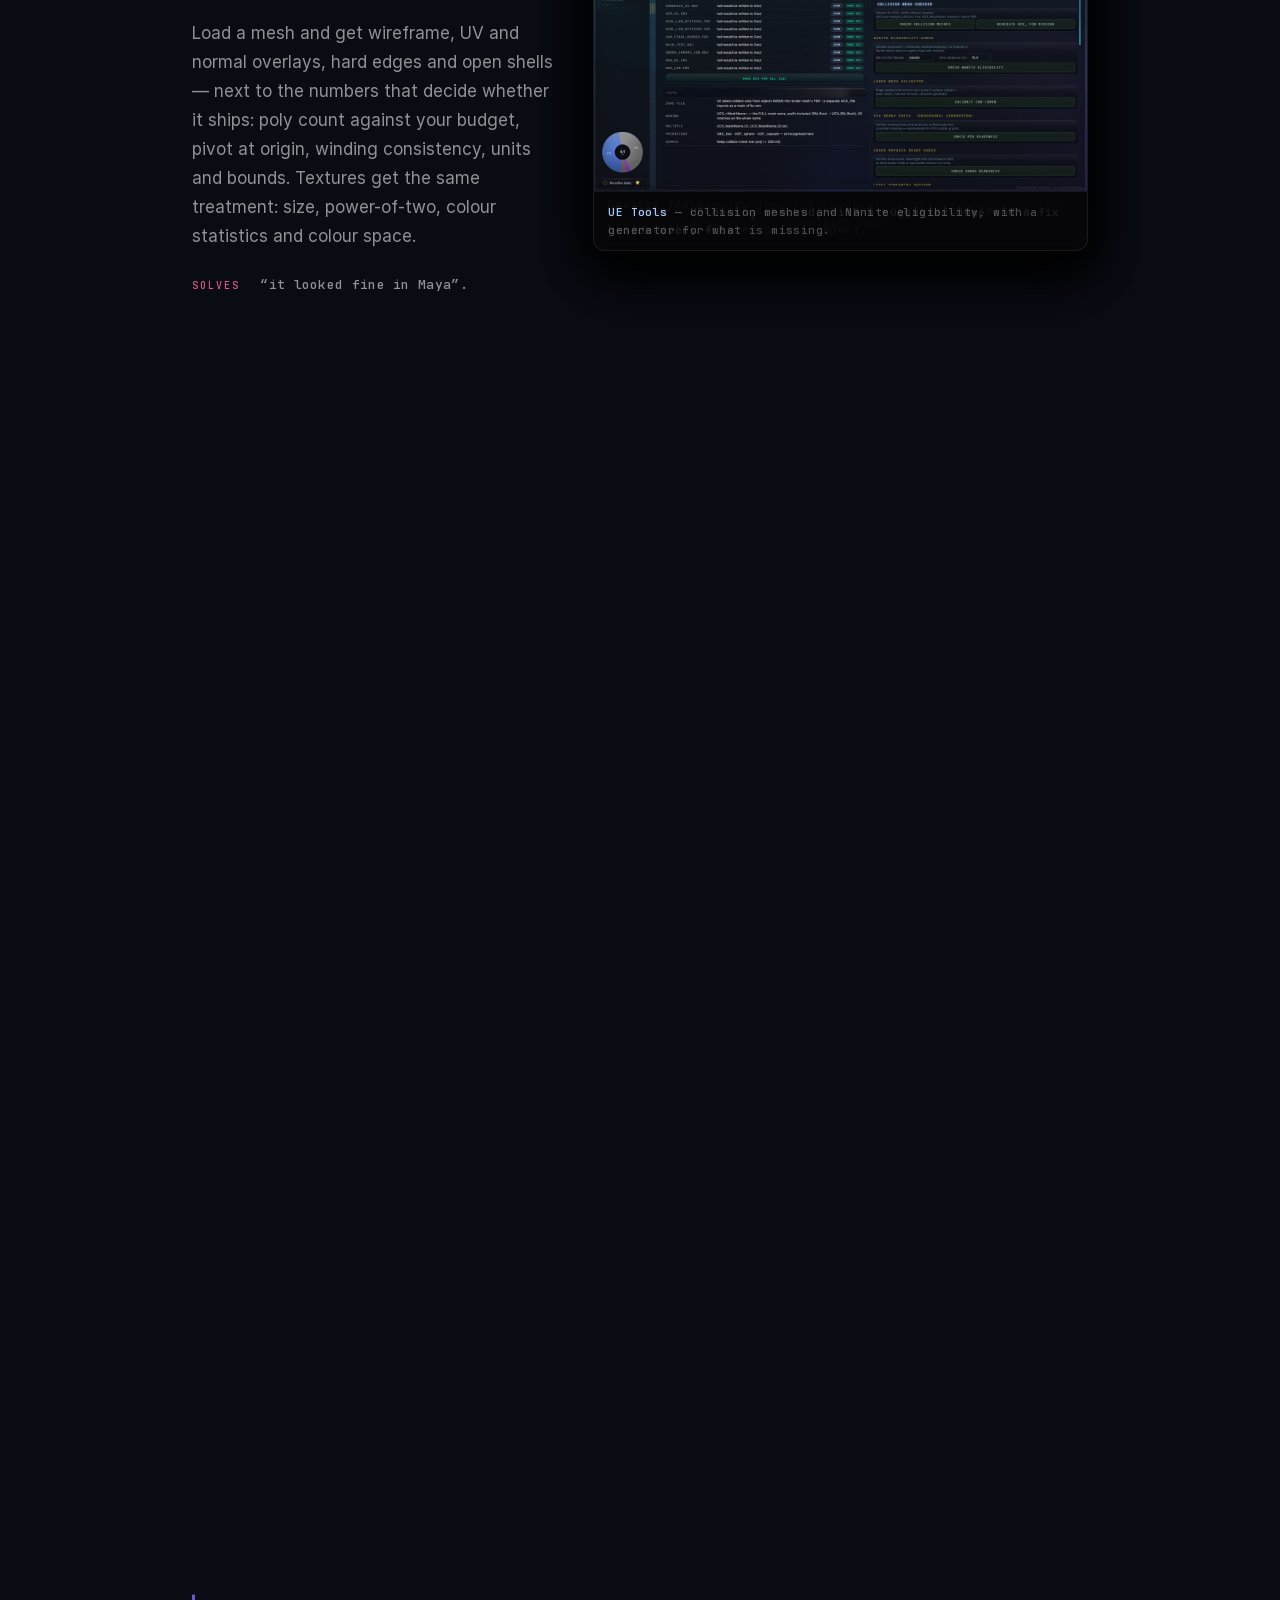
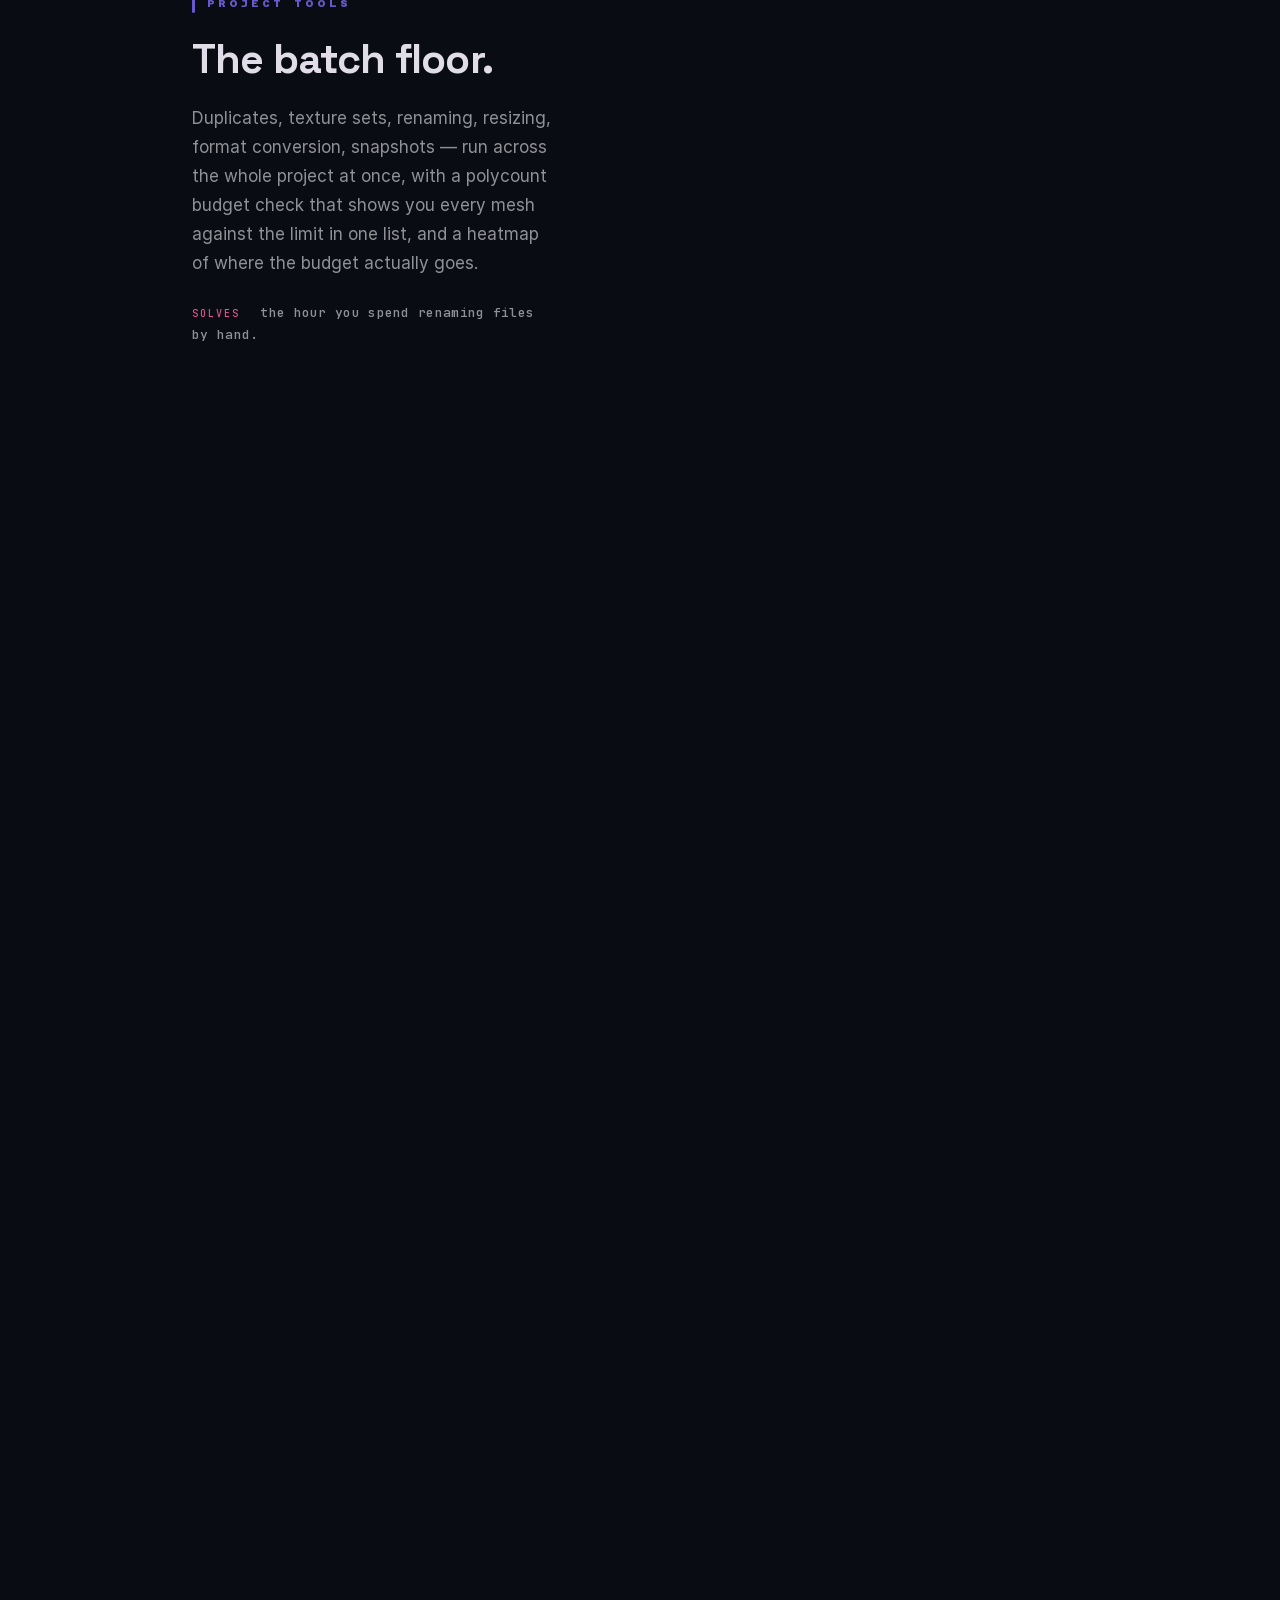
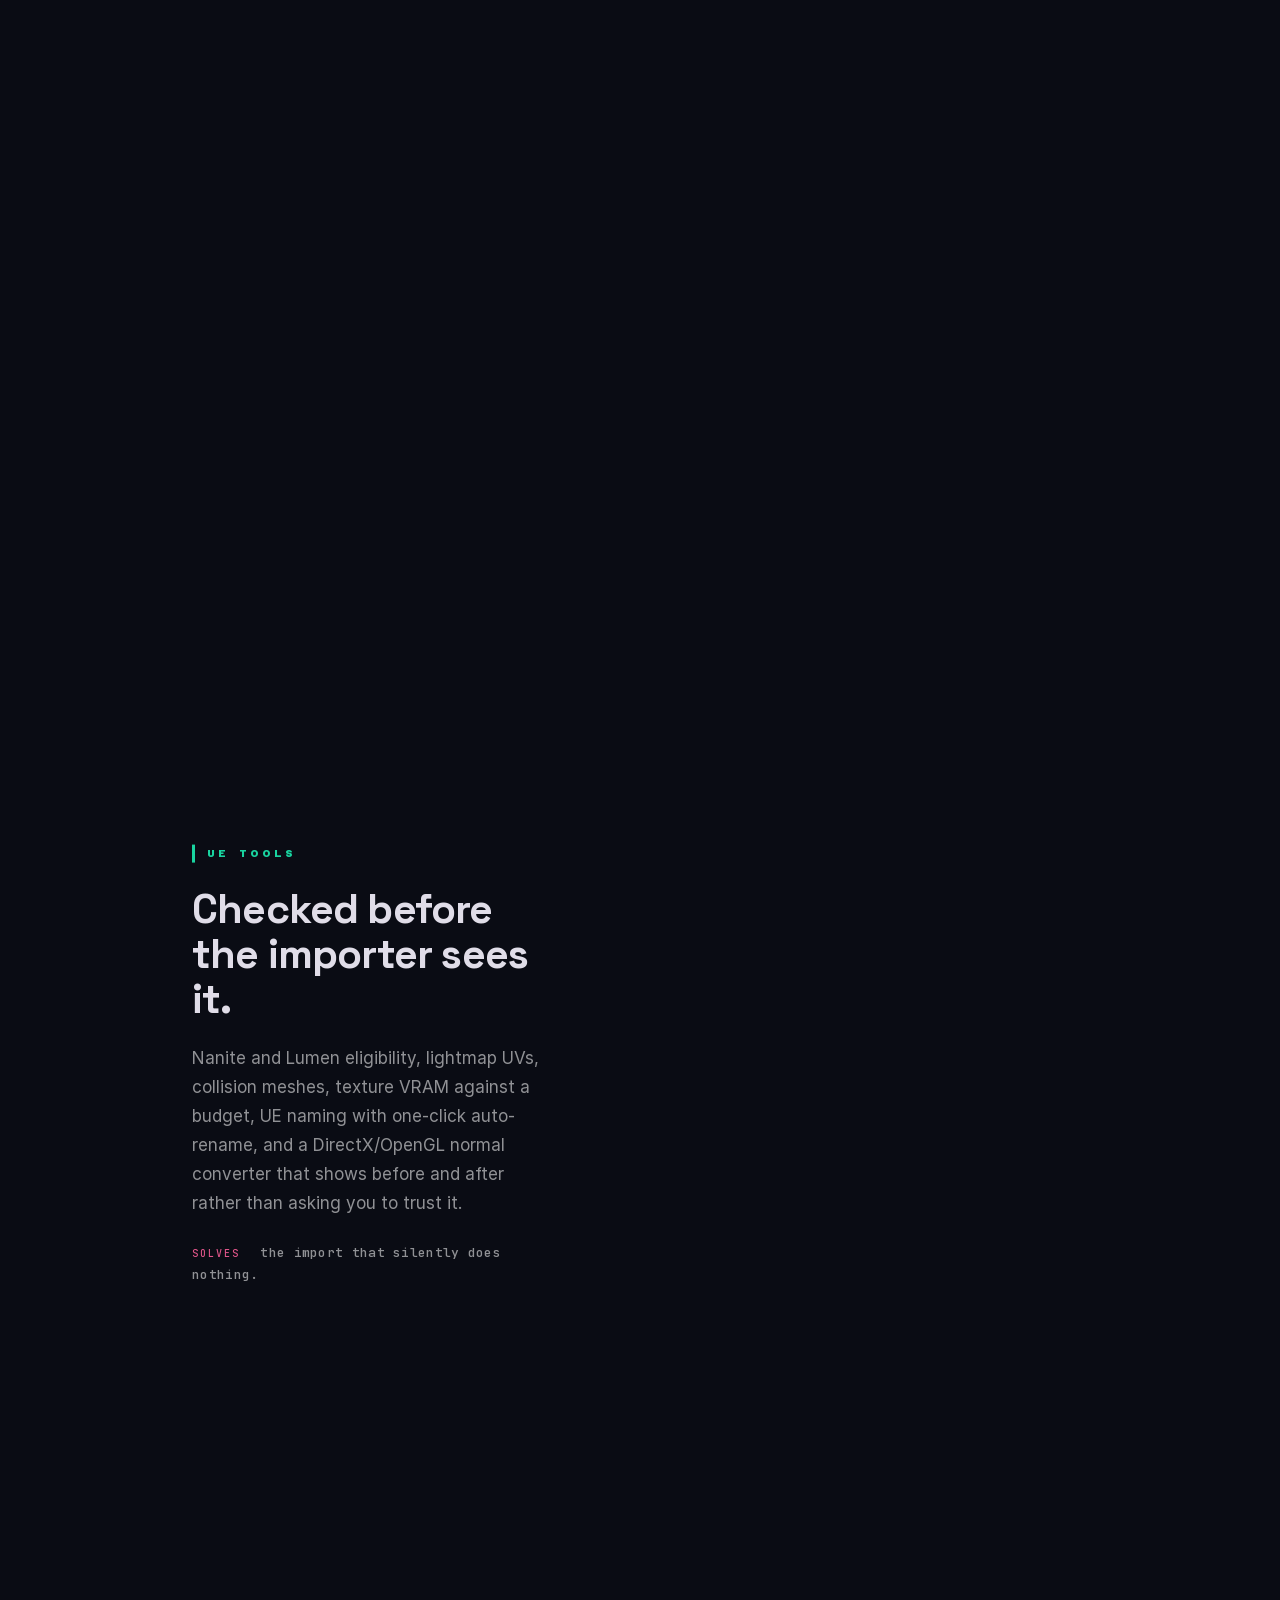
==== commit 638c10ed: "Add files via upload" ====
--- a/index.html
+++ b/index.html
@@ -46,7 +46,7 @@
             <img src="assets/doladu_lockup.svg" alt="DoLadu">
         </a>
         <div class="topbar__right">
-            <a class="btn btn--primary" href="https://doladu.lemonsqueezy.com/checkout/buy/a9c2a3e0-8431-41ec-8bfe-f57ba2a1a37d" target="_blank" rel="noopener noreferrer">Get DoLadu <span class="btn__arrow" aria-hidden="true">↗</span></a>
+            <a class="btn btn--primary" href="https://buy.polar.sh/polar_cl_NhGwPVQgYIbxmg7NK5MDjSxFiaqYhhoP7xu322Sx2zt" target="_blank" rel="noopener noreferrer">Get DoLadu <span class="btn__arrow" aria-hidden="true">↗</span></a>
         </div>
     </div>
 </header>
@@ -70,7 +70,7 @@
                 then fixes what it can in a click and shows you exactly where to look for the rest. It runs on your machine, with the network cable out.
             </p>
             <div class="hero__cta reveal" data-delay="3">
-                <a class="btn btn--primary" href="https://doladu.lemonsqueezy.com/checkout/buy/a9c2a3e0-8431-41ec-8bfe-f57ba2a1a37d" target="_blank" rel="noopener noreferrer">Get DoLadu <span class="btn__arrow" aria-hidden="true">↗</span></a>
+                <a class="btn btn--primary" href="https://buy.polar.sh/polar_cl_NhGwPVQgYIbxmg7NK5MDjSxFiaqYhhoP7xu322Sx2zt" target="_blank" rel="noopener noreferrer">Get DoLadu <span class="btn__arrow" aria-hidden="true">↗</span></a>
                 <a class="btn btn--ghost" href="#checks">See what it checks ↓</a>
             </div>
             <div class="hero__meta reveal" data-delay="4">
@@ -1105,7 +1105,7 @@
                 </div>
             </div>
             <p class="plans__foot reveal" data-delay="3">
-                Sold through Lemon Squeezy, which handles VAT and invoicing as merchant of record.
+                Sold through Polar, which handles VAT and invoicing as merchant of record.
             </p>
         </div>
     </section>
@@ -1208,7 +1208,7 @@
                         <ul class="plan-list">
                             <li>Runs on your machine — no account, no cloud, no telemetry.</li>
                             <li>Your work stays on your machine — you pay for the software, not for a server holding your files.</li>
-                            <li>Sold through Lemon Squeezy, which handles VAT and invoicing as merchant of record.</li>
+                            <li>Sold through Polar, which handles VAT and invoicing as merchant of record.</li>
                         </ul>
                     </div>
                     <div class="buy__logo">
@@ -1218,7 +1218,7 @@
                 </div>
 
                 <div class="buy__actions">
-                    <a class="btn btn--primary btn--big" href="https://doladu.lemonsqueezy.com/checkout/buy/a9c2a3e0-8431-41ec-8bfe-f57ba2a1a37d" target="_blank" rel="noopener noreferrer">Get DoLadu <span class="btn__arrow" aria-hidden="true">↗</span></a>
+                    <a class="btn btn--primary btn--big" href="https://buy.polar.sh/polar_cl_NhGwPVQgYIbxmg7NK5MDjSxFiaqYhhoP7xu322Sx2zt" target="_blank" rel="noopener noreferrer">Get DoLadu <span class="btn__arrow" aria-hidden="true">↗</span></a>
                     <a class="btn btn--ghost btn--big" href="eula.html">Read the licence</a>
                     <p class="buy__note">
                         Questions before you buy —
@@ -1239,7 +1239,7 @@
             <a href="privacy.html">Privacy</a>
             <a href="refunds.html">Refunds</a>
             <a href="legal.html">Legal</a>
-            <a href="https://doladu.lemonsqueezy.com/" target="_blank" rel="noopener noreferrer">Store</a>
+            <a href="https://buy.polar.sh/polar_cl_NhGwPVQgYIbxmg7NK5MDjSxFiaqYhhoP7xu322Sx2zt" target="_blank" rel="noopener noreferrer">Buy</a>
             <a href="https://dpysartsev.art/">Portfolio</a>
             <a href="mailto:supportdoladu@gmail.com">Support</a>
         </span>
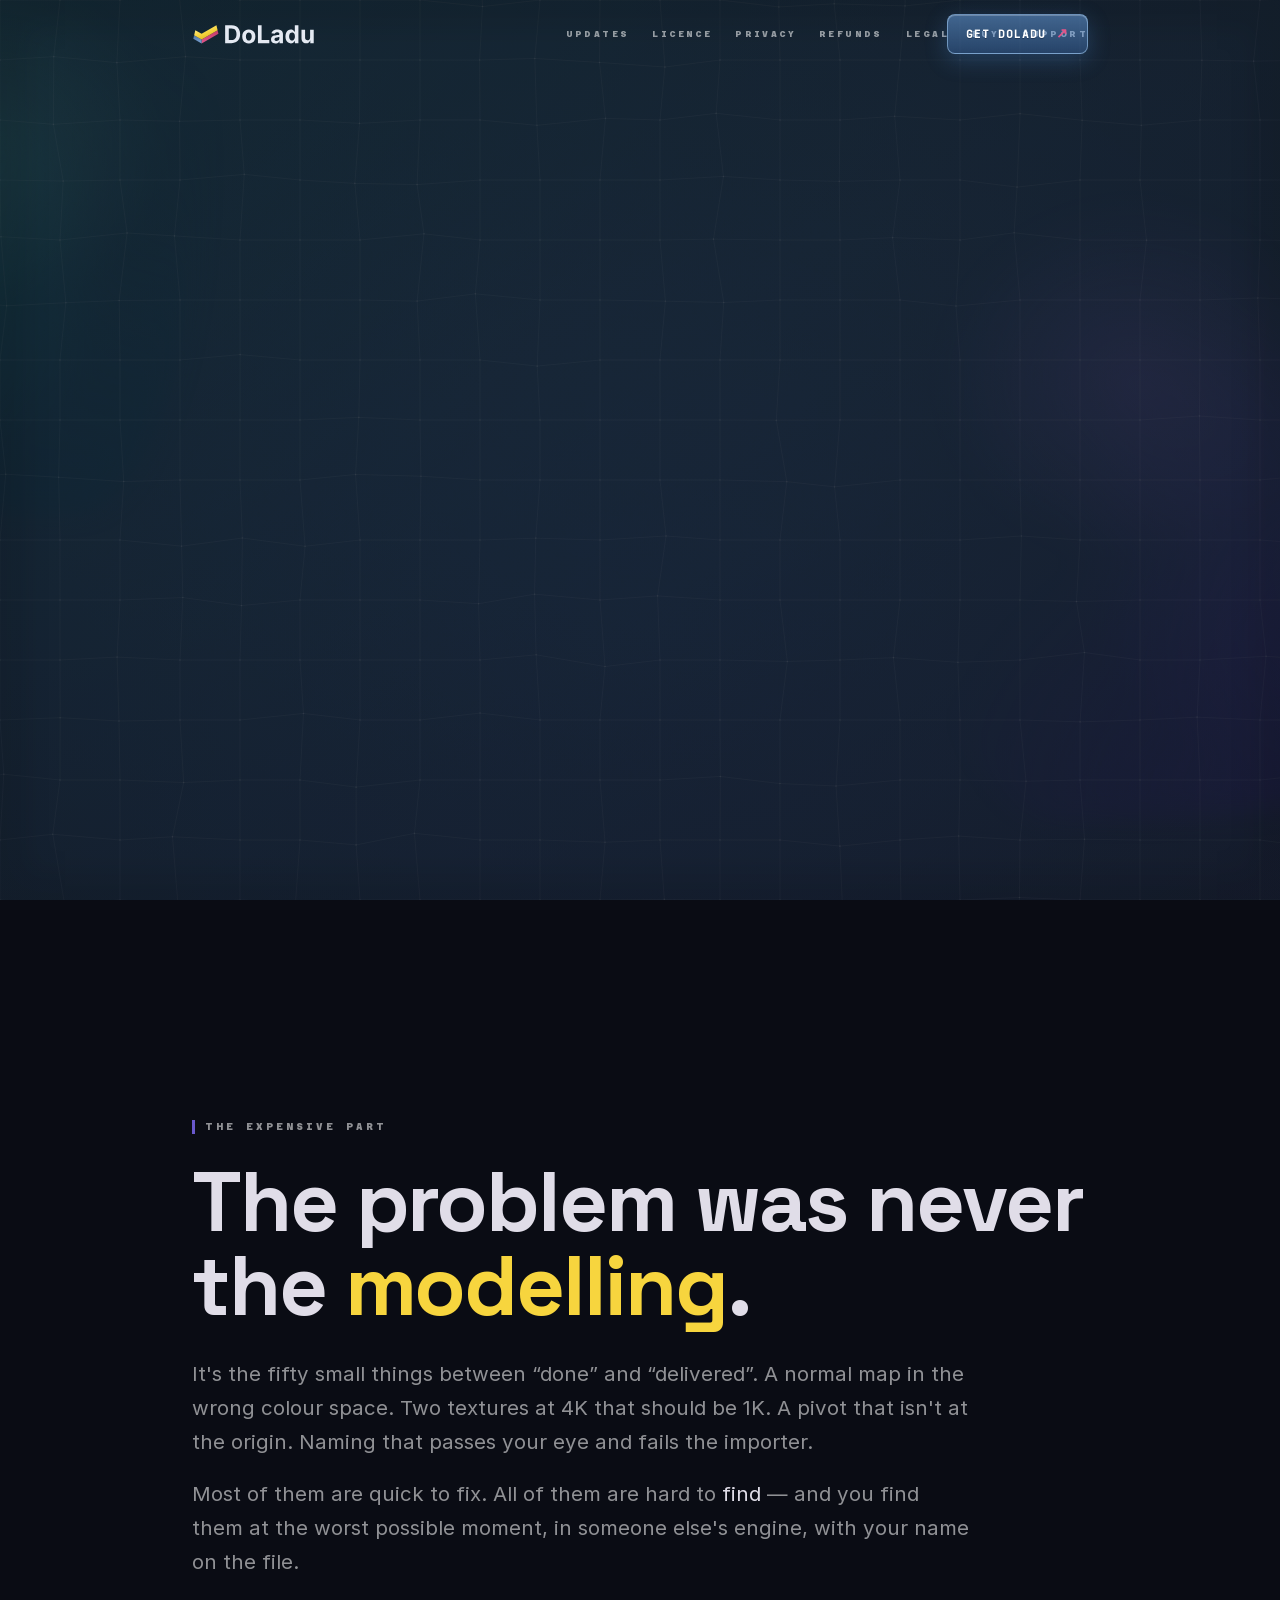
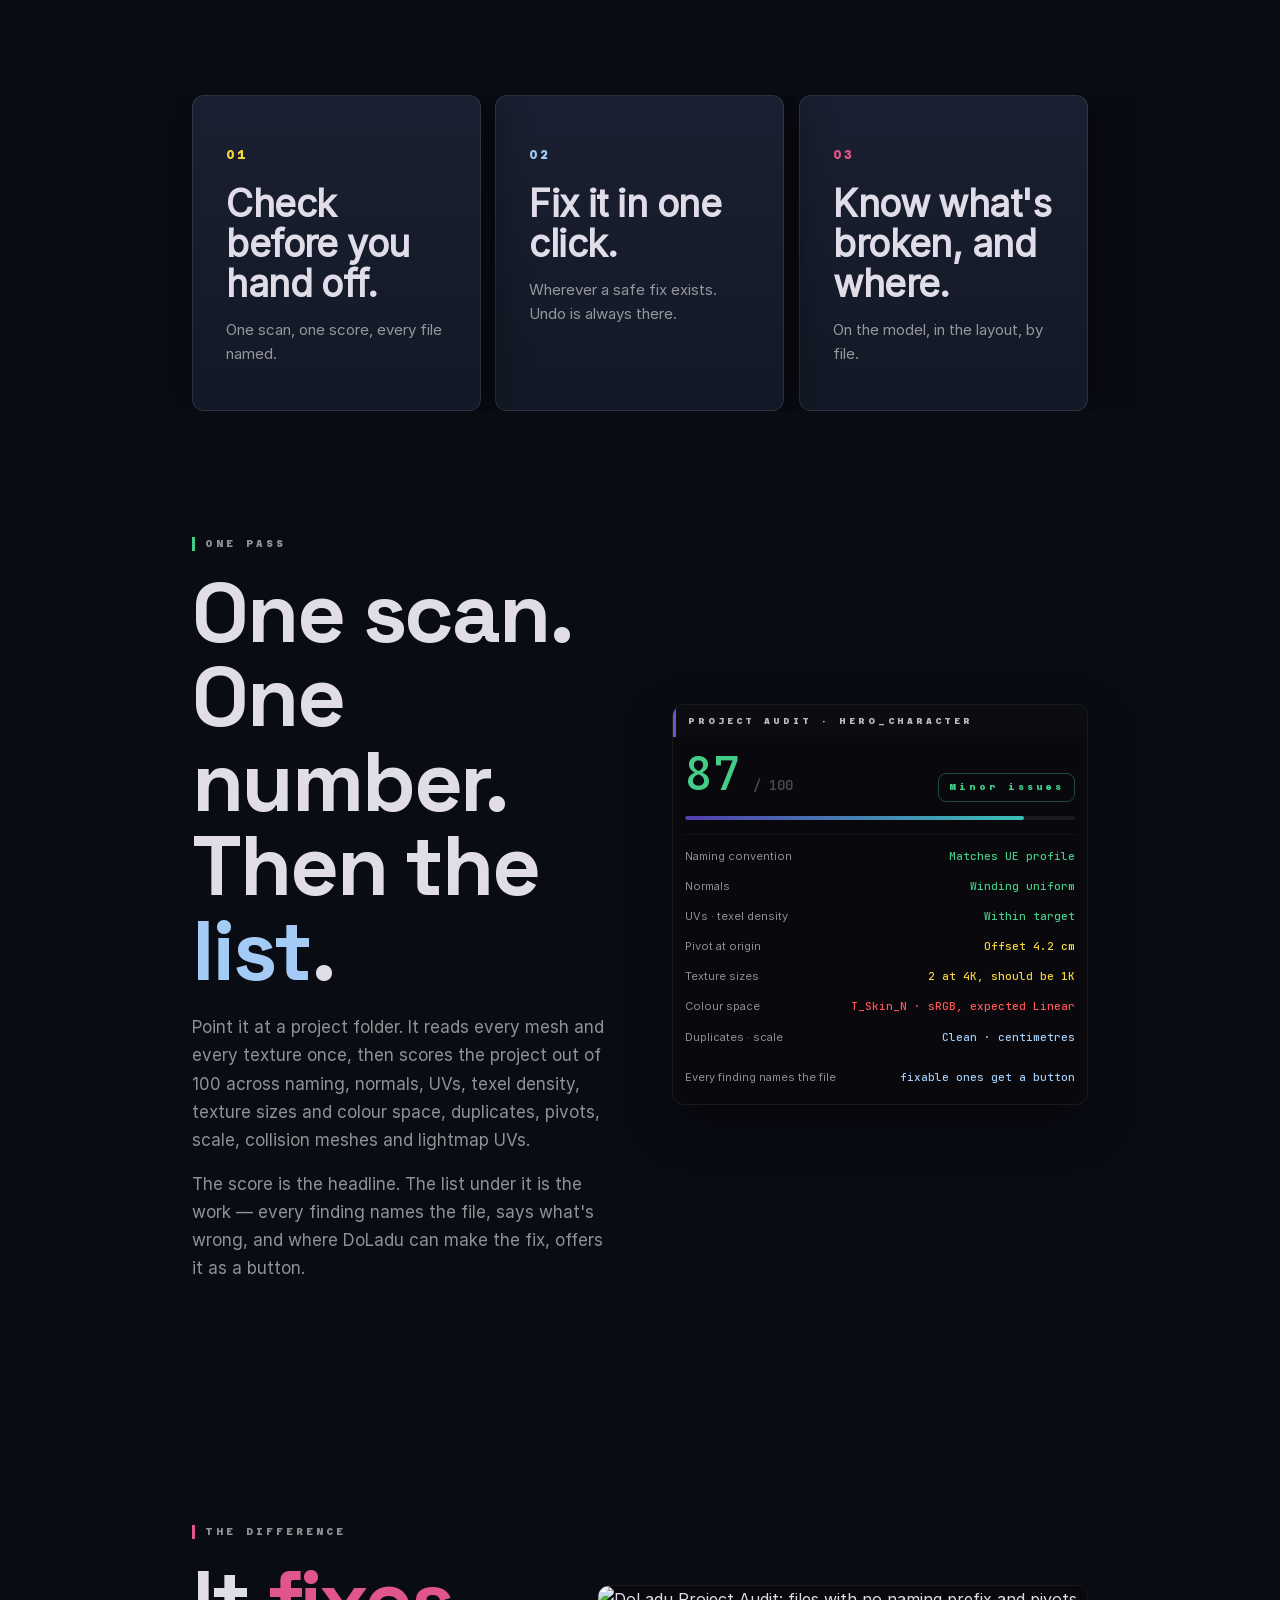
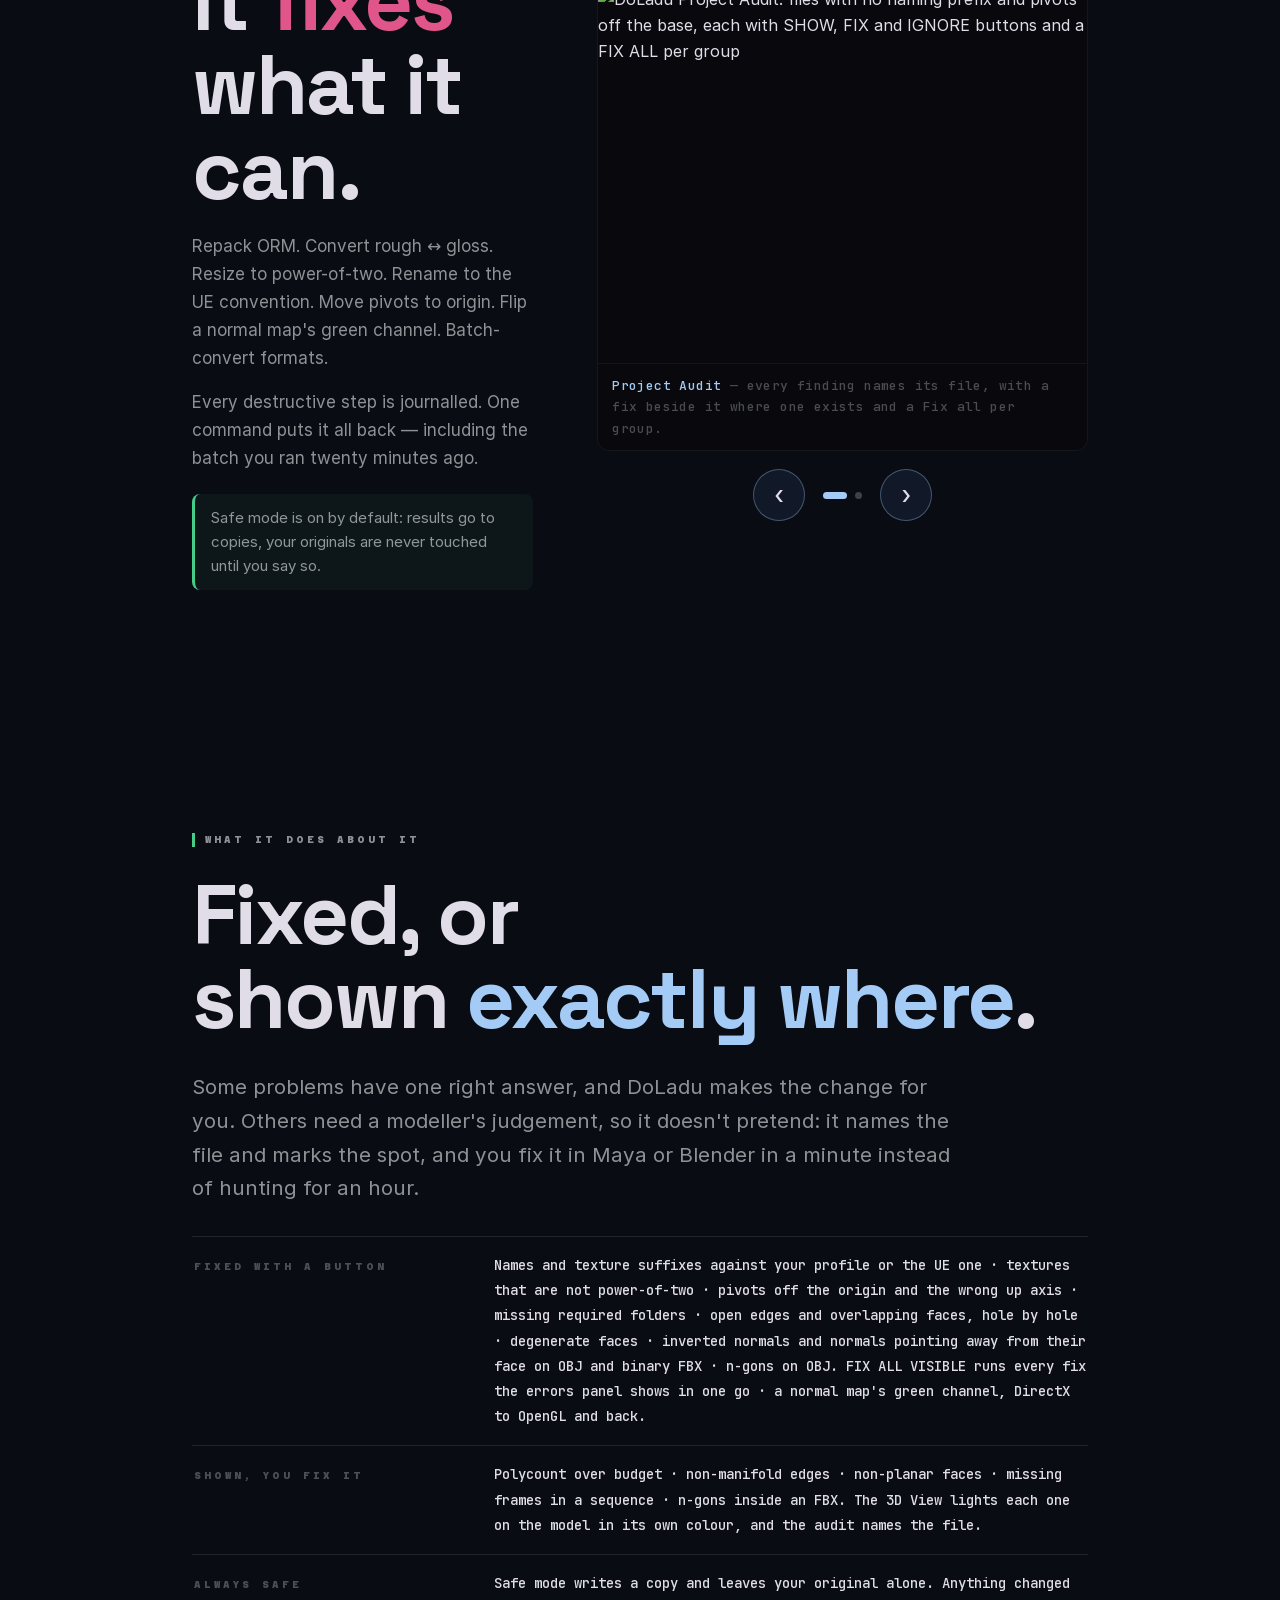
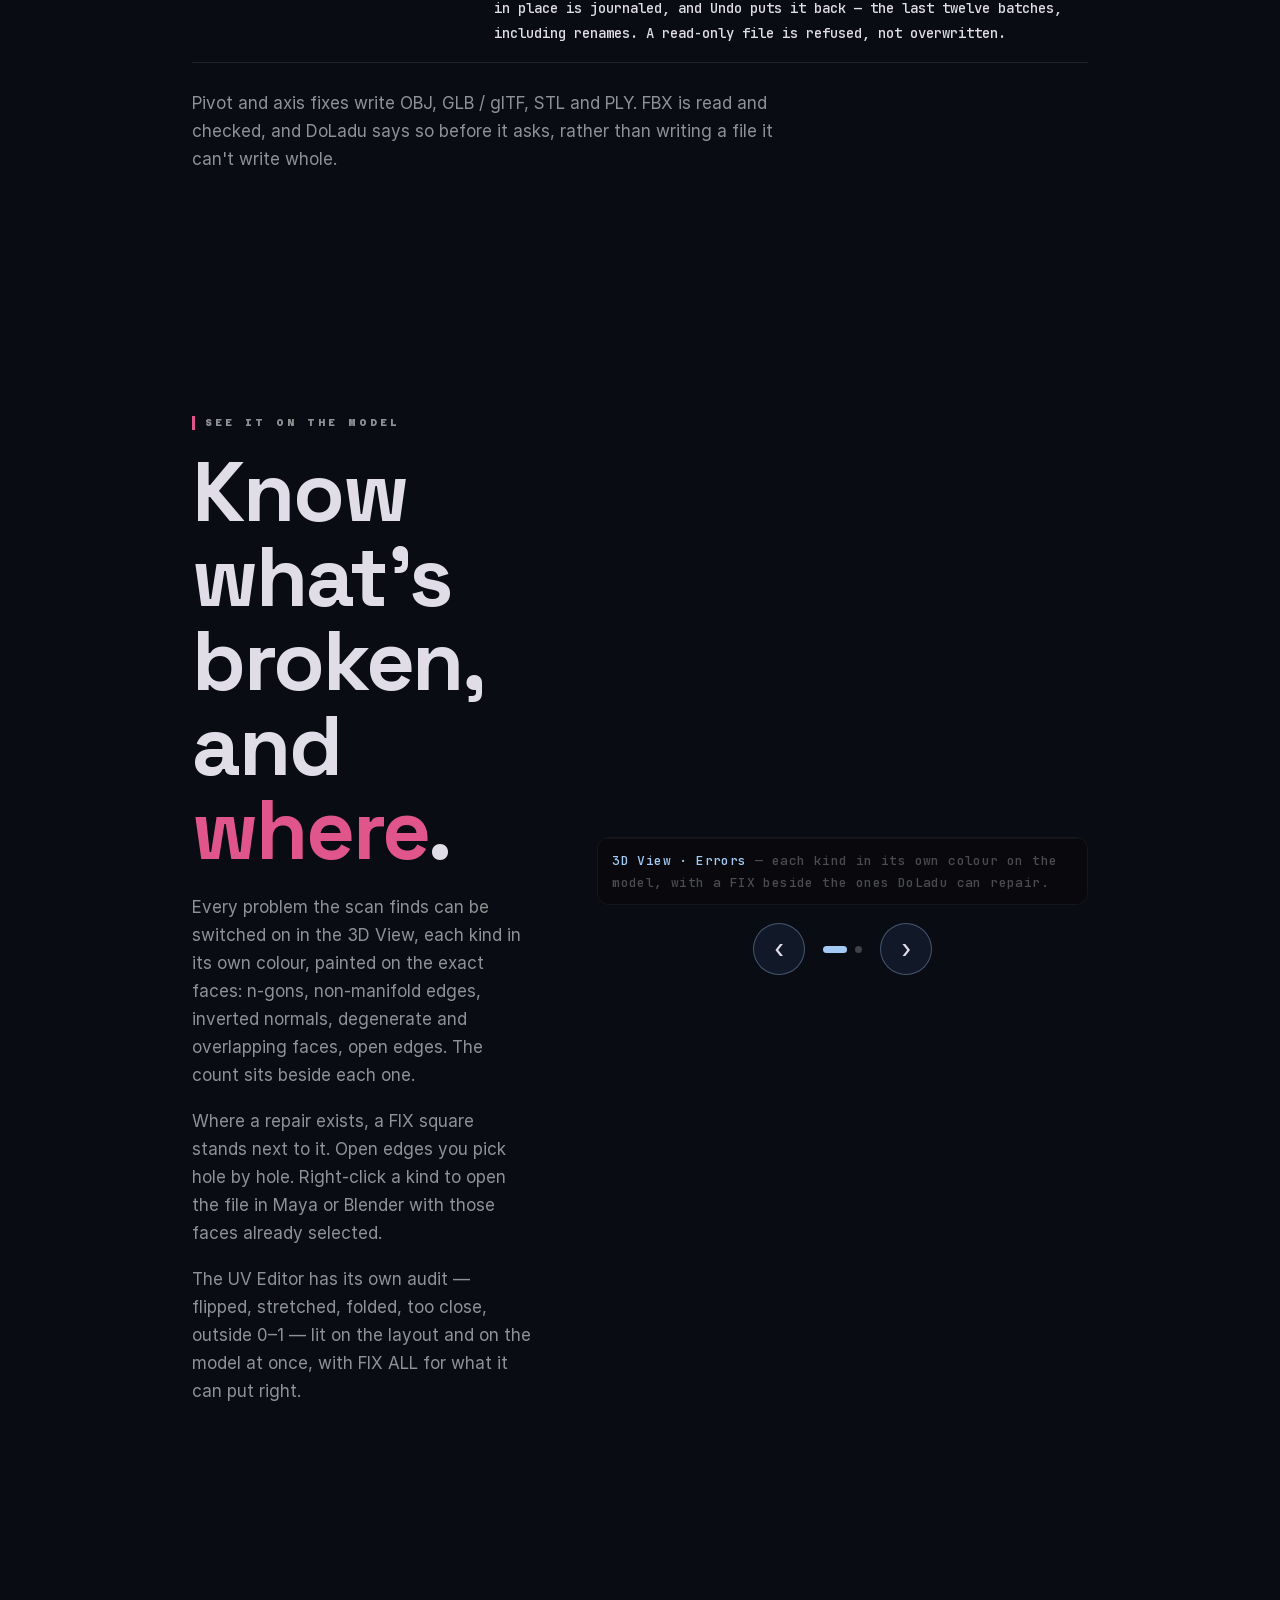
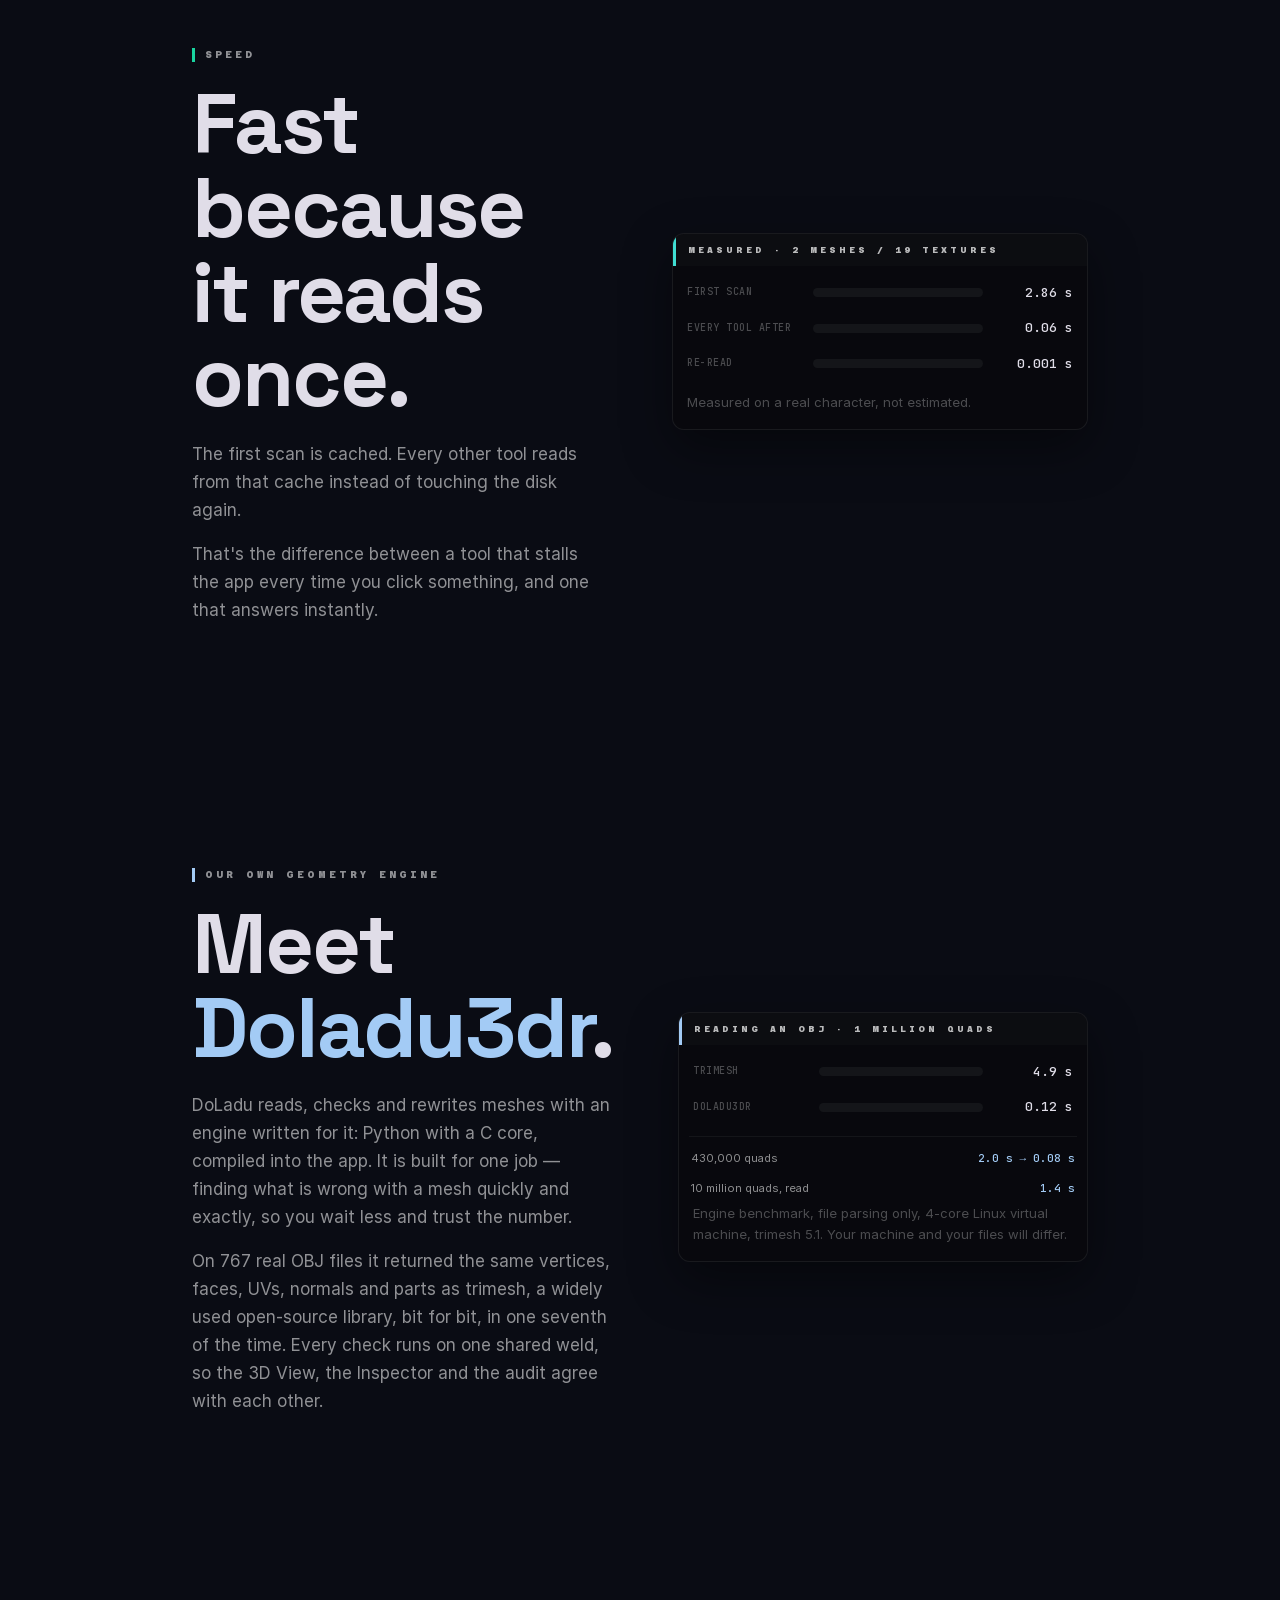
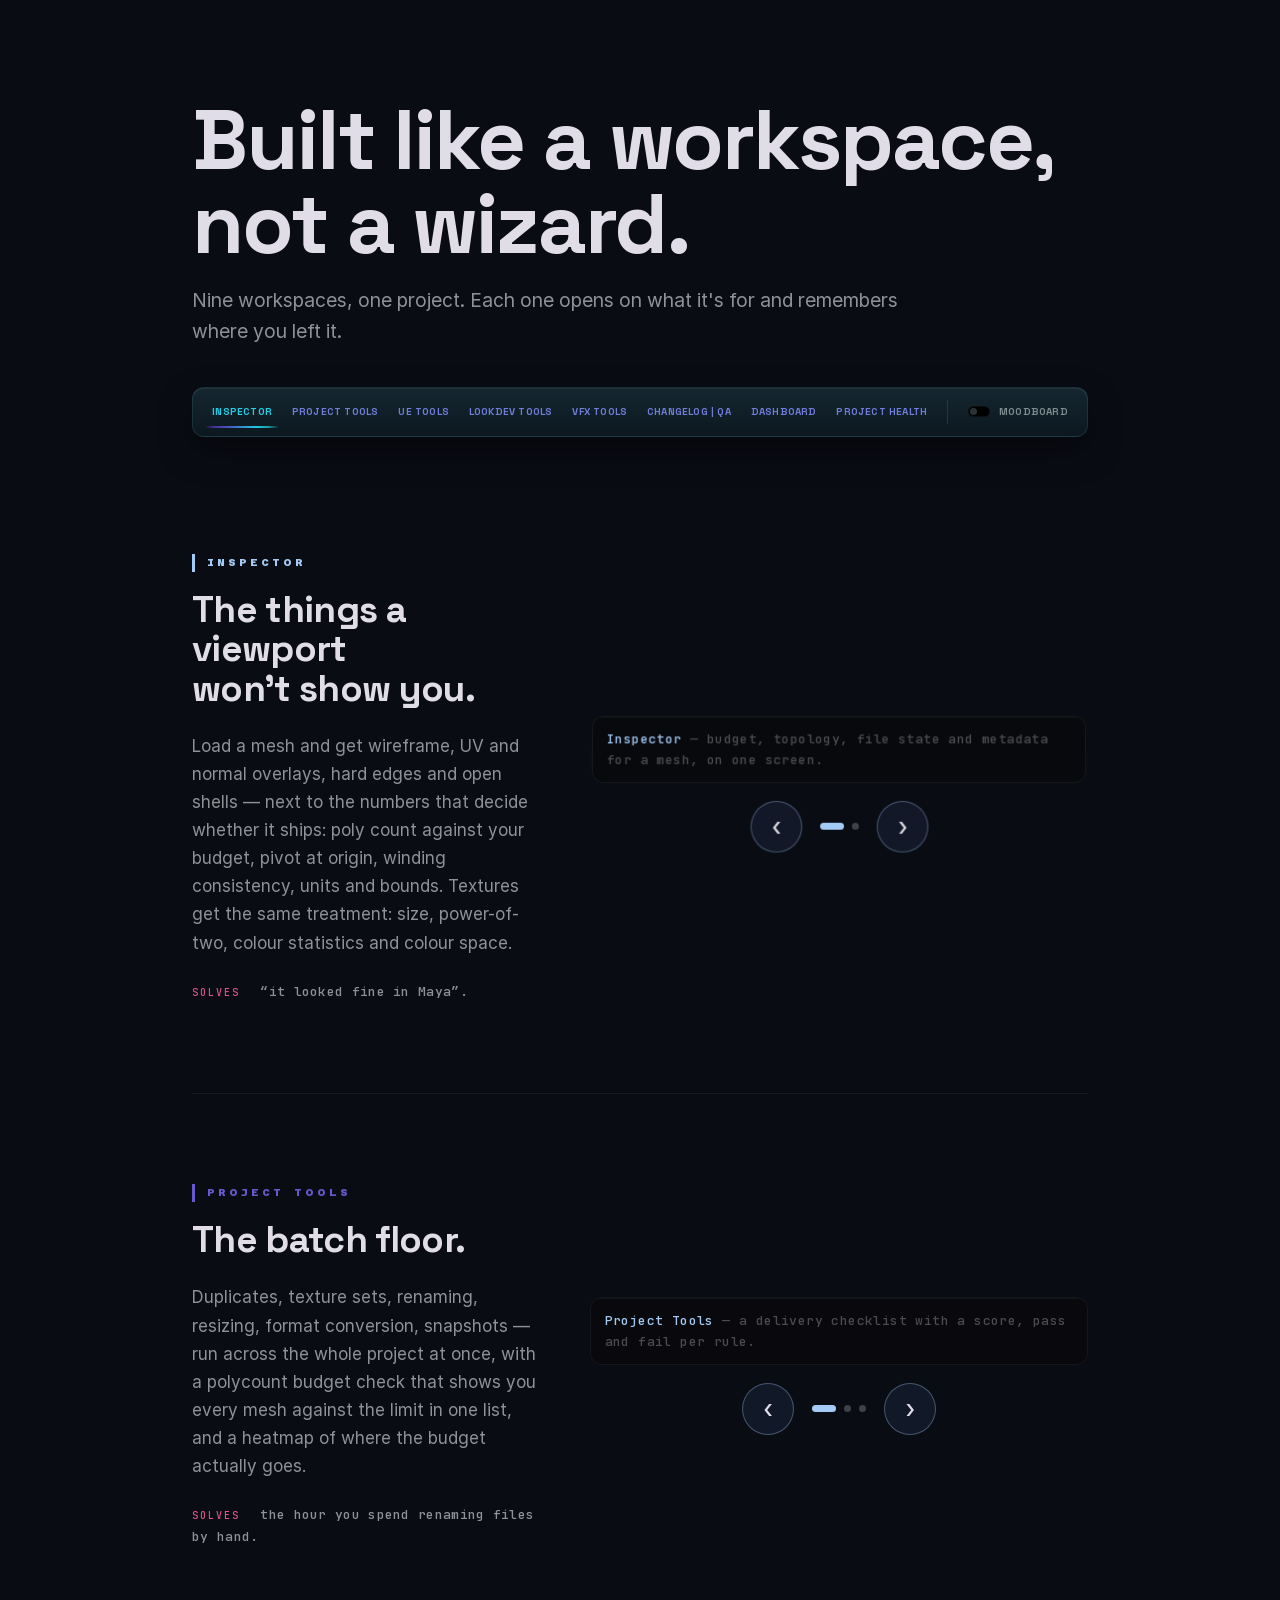
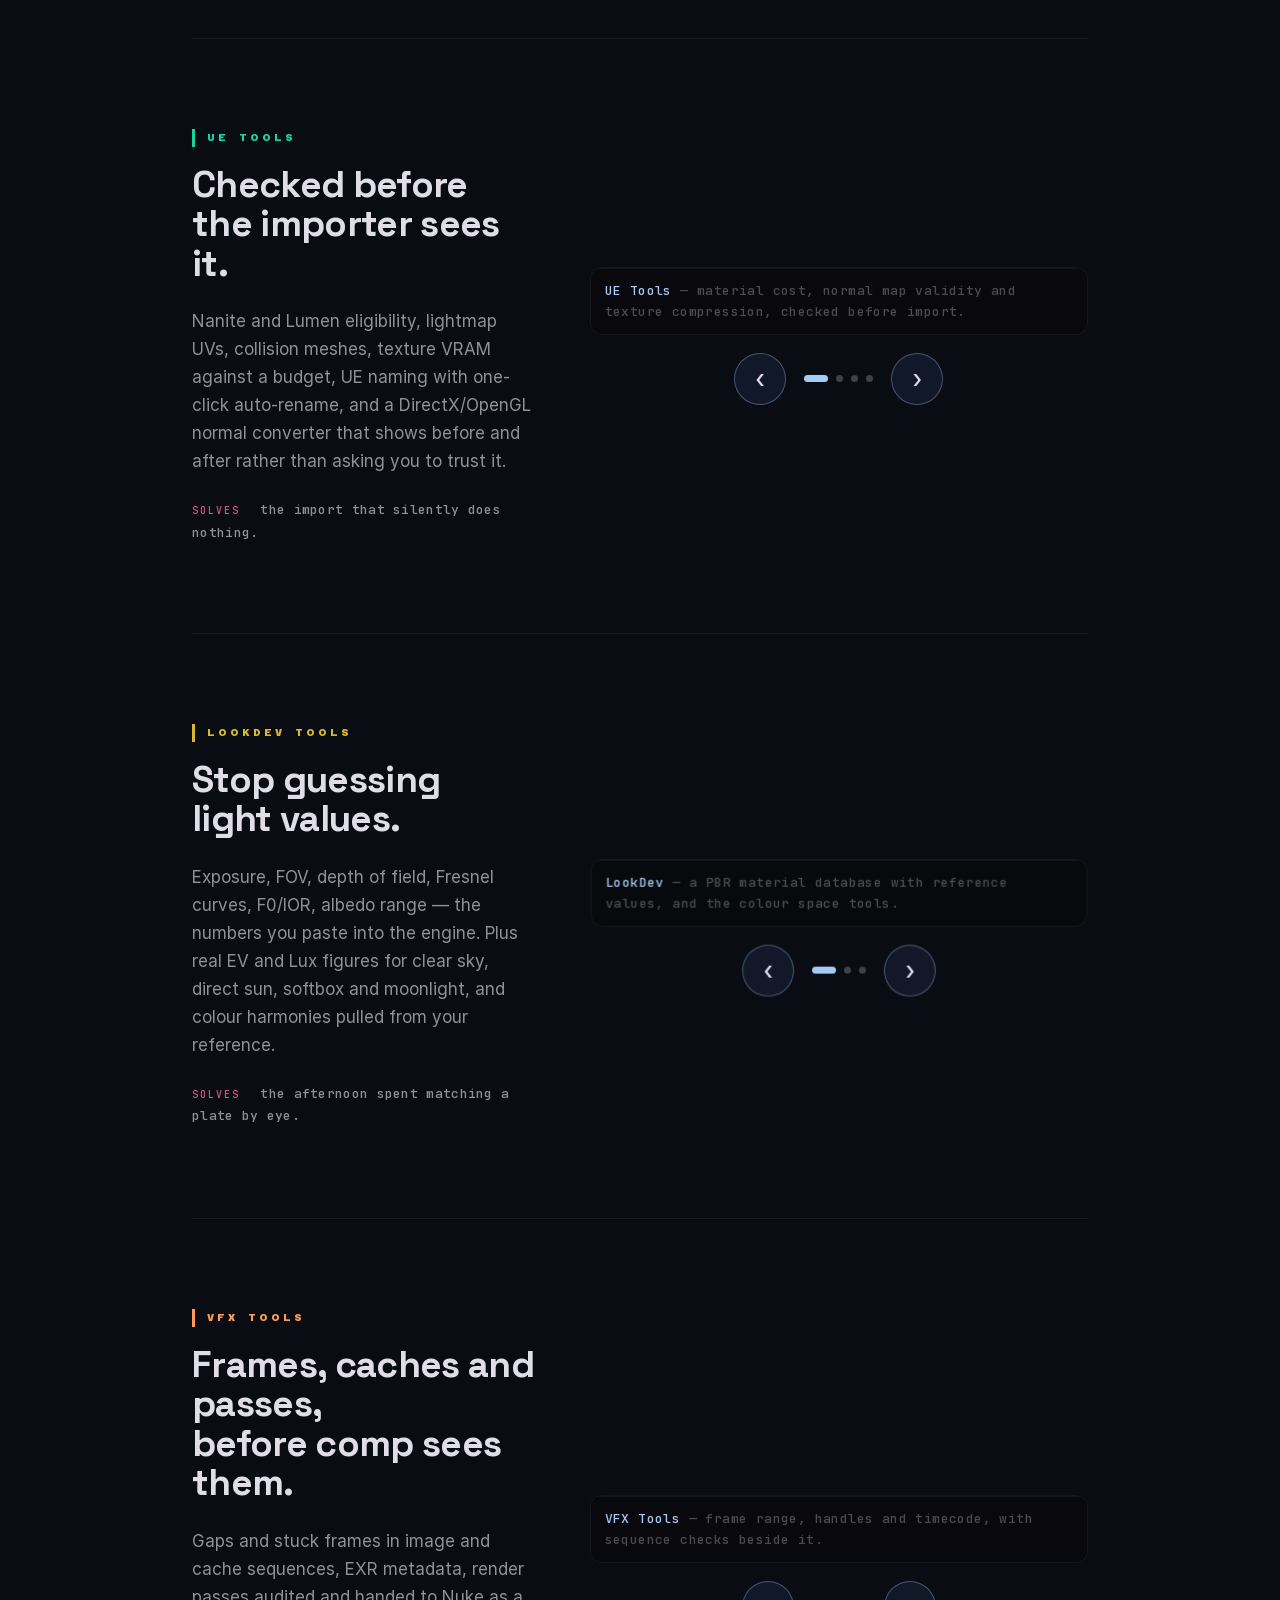
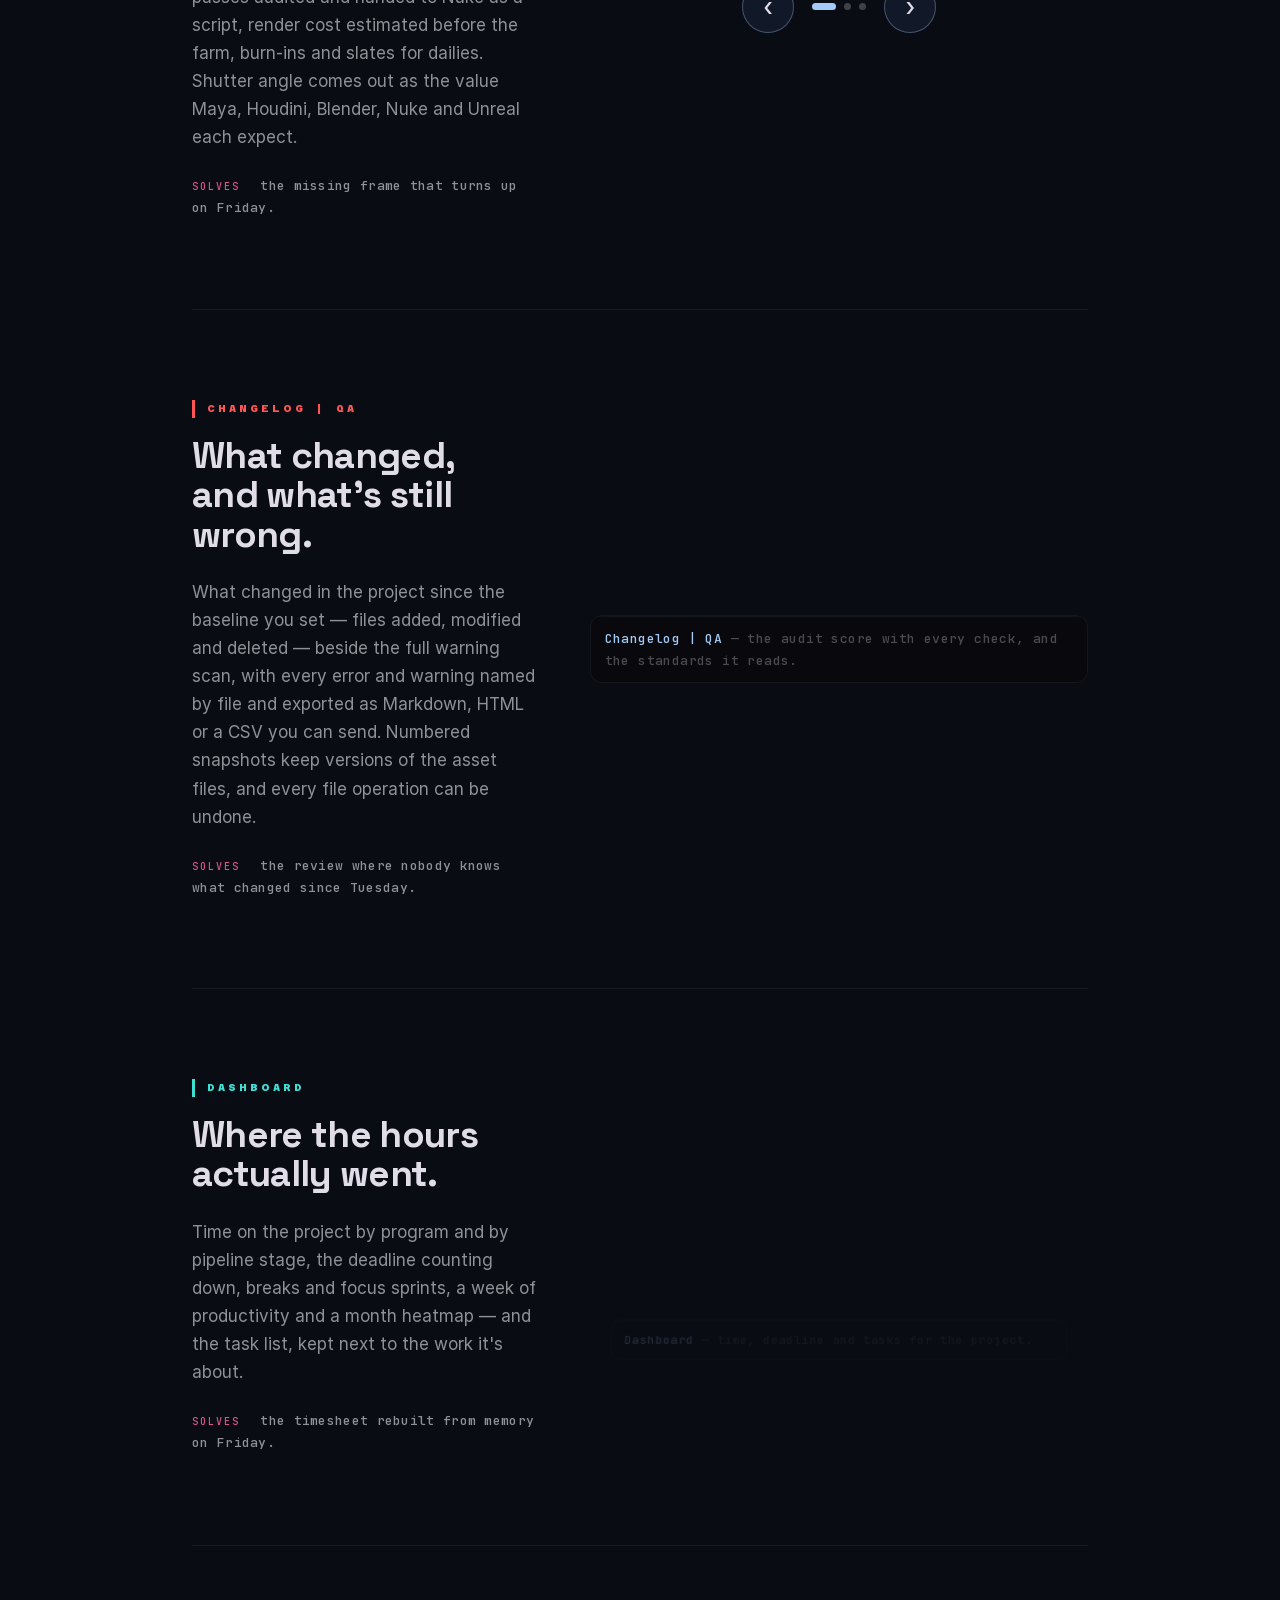
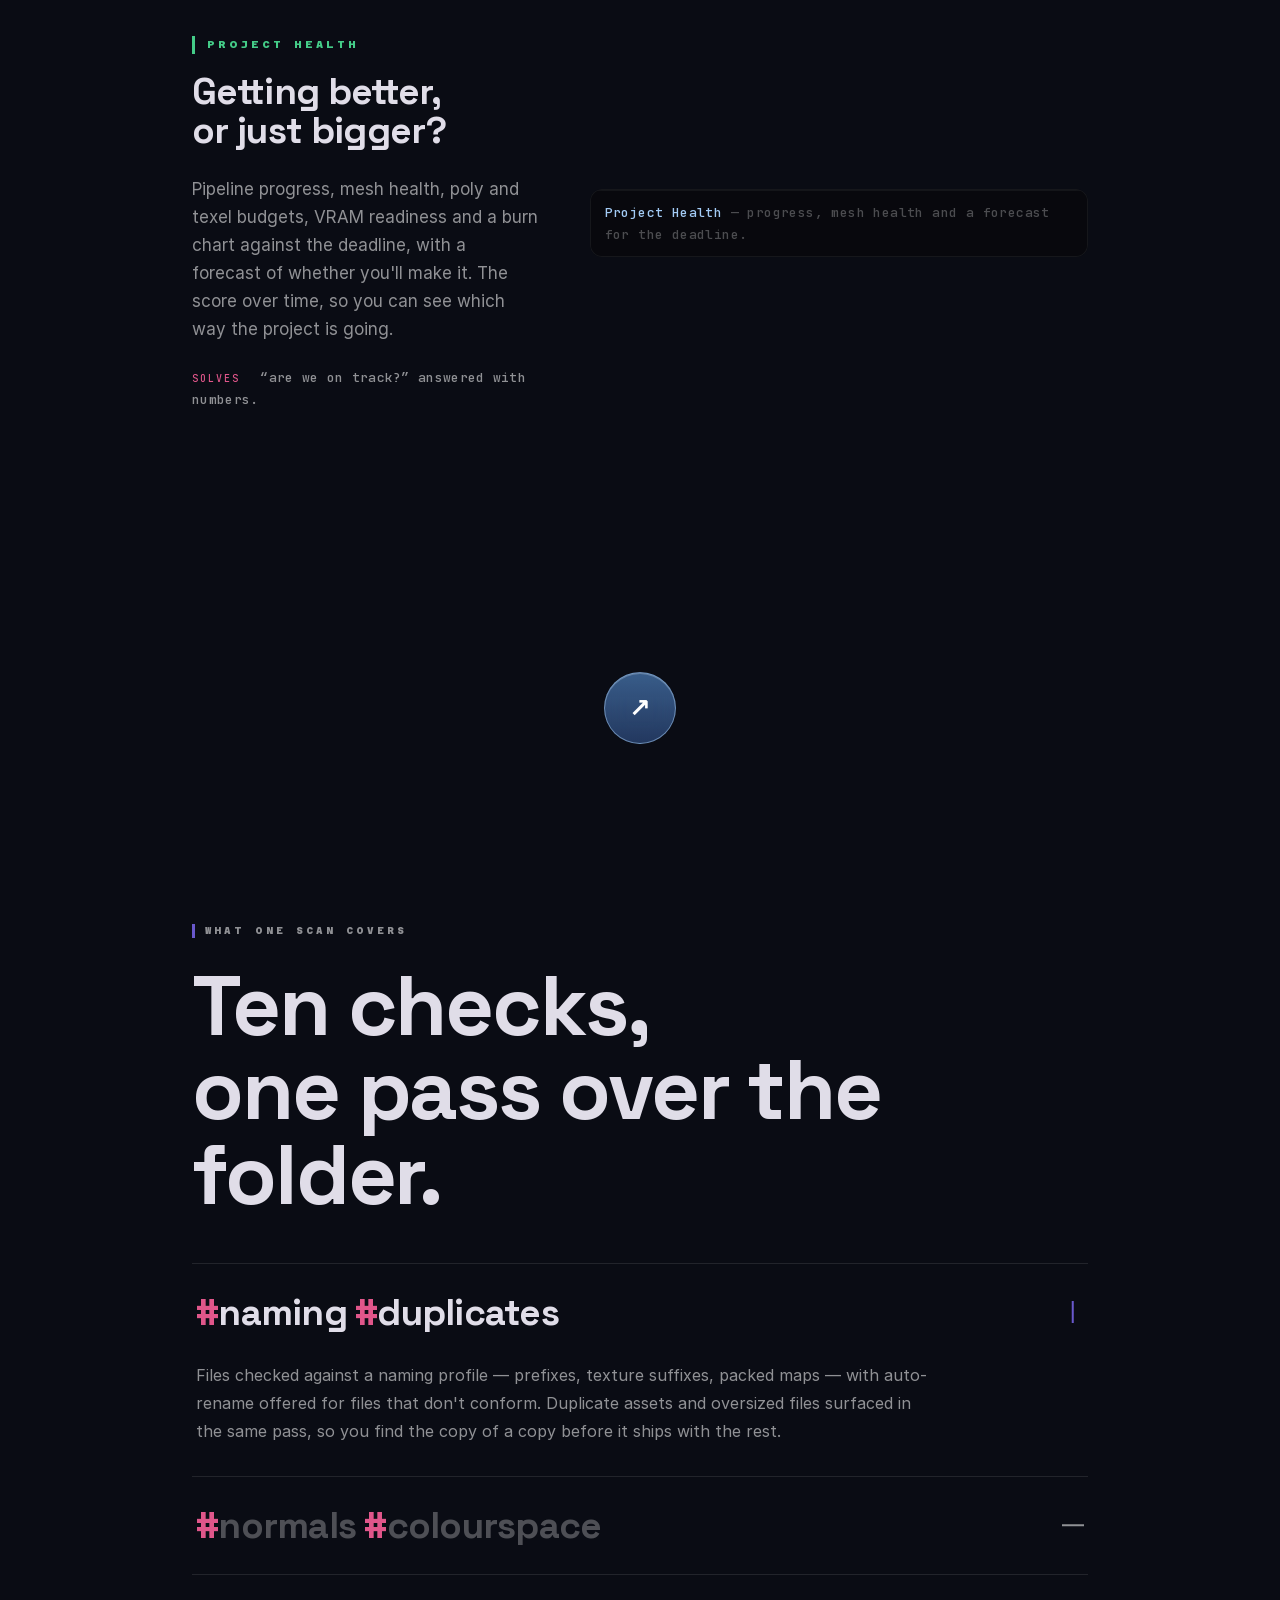
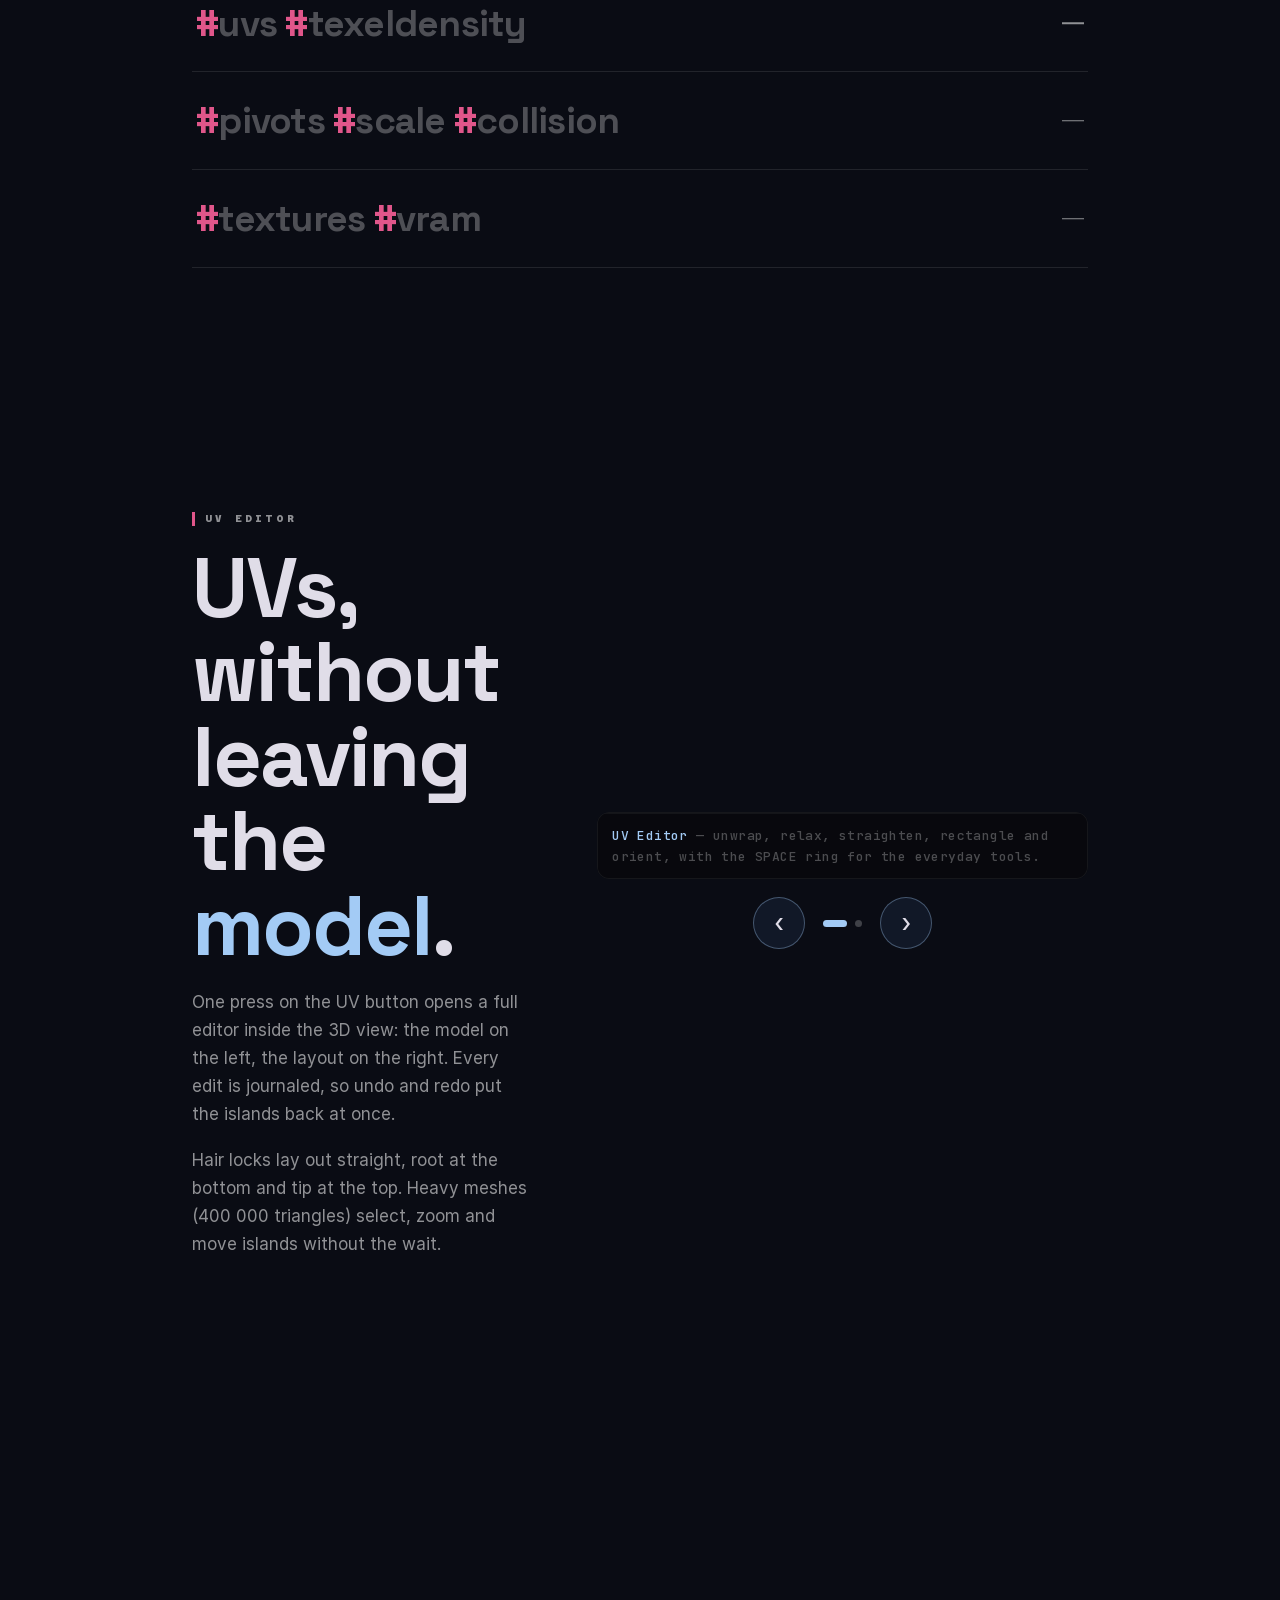
==== commit c738157c: "Add files via upload" ====
--- a/index.html
+++ b/index.html
@@ -1,1253 +1,1327 @@
-<!doctype html>
-<html lang="en">
-<head>
-<meta charset="utf-8">
-<meta name="viewport" content="width=device-width, initial-scale=1">
-<title>DoLadu — find what breaks the handoff, before the handoff</title>
-<meta name="description" content="Offline Windows QA and cleanup for 3D projects. One scan scores naming, normals, UVs, texel density, textures, pivots and scale — fixes what it can, shows you the rest. Nothing leaves your machine.">
-<meta name="robots" content="index,follow">
-<link rel="canonical" href="https://getdoladu.com/">
-
-<meta property="og:type" content="website">
-<meta property="og:url" content="https://getdoladu.com/">
-<meta property="og:title" content="DoLadu — find what breaks the handoff, before the handoff">
-<meta property="og:description" content="Offline Windows QA and cleanup for 3D projects. One scan, one score, fixes where it can. Nothing leaves your machine.">
-<meta property="og:image" content="https://getdoladu.com/assets/og-doladu.jpg">
-<meta property="og:image:width" content="1200">
-<meta property="og:image:height" content="630">
-<meta property="og:image:alt" content="DoLadu — offline QA for 3D projects">
-<meta name="twitter:card" content="summary_large_image">
-<meta name="twitter:image" content="https://getdoladu.com/assets/og-doladu.jpg">
-
-<link rel="icon" href="favicon.ico" sizes="any">
-<link rel="icon" href="assets/doladu_mark.svg" type="image/svg+xml">
-<link rel="icon" type="image/png" sizes="192x192" href="assets/doladu_256.png">
-<link rel="apple-touch-icon" href="assets/doladu_256.png">
-
-<link rel="stylesheet" href="css/portal.css?v=31">
-<script>document.documentElement.className+=" js-reveal";</script>
-</head>
-<body>
-
-<!-- Фон-сцена застосунку. neuralCanvas — жива сітка з хроматичним зсувом. -->
-<div class="scene" aria-hidden="true">
-    <div class="scene__base"></div>
-    <div class="blob blob--purple"></div>
-    <div class="blob blob--cyan"></div>
-    <canvas id="neuralCanvas"></canvas>
-    <div class="scene__dim"></div>
-    <div class="scene__noise"></div>
-    <div class="scene__vig"></div>
-</div>
-
-<header class="topbar" id="topbar">
-    <div class="container topbar__in">
-        <a class="brand" href="./" aria-label="DoLadu">
-            <img src="assets/doladu_lockup.svg" alt="DoLadu">
-        </a>
-        <div class="topbar__right">
-            <a class="btn btn--primary" href="https://buy.polar.sh/polar_cl_NhGwPVQgYIbxmg7NK5MDjSxFiaqYhhoP7xu322Sx2zt" target="_blank" rel="noopener noreferrer">Get DoLadu <span class="btn__arrow" aria-hidden="true">↗</span></a>
-        </div>
-    </div>
-</header>
-
-<div class="wrap">
-
-    <!-- ============ 1 · ГЕРОЙ ============ -->
-    <section class="hero" id="top">
-        <div class="container">
-            <p class="kicker kicker--pink reveal">Offline QA for 3D projects · Windows</p>
-            <h1 class="h-display reveal" data-delay="1">
-                Your FBX has<br>
-                <span class="c-gold">flipped normals.</span><br>
-                <span class="thin">Your viewport says it's fine.</span>
-            </h1>
-            <p class="hero__sub reveal" data-delay="2">
-                Unreal disagrees. Usually the night before handoff.
-            </p>
-            <p class="lead reveal" data-delay="2">
-                DoLadu scans the whole project in one pass and scores it out of 100 —
-                then fixes what it can in a click and shows you exactly where to look for the rest. It runs on your machine, with the network cable out.
-            </p>
-            <div class="hero__cta reveal" data-delay="3">
-                <a class="btn btn--primary" href="https://buy.polar.sh/polar_cl_NhGwPVQgYIbxmg7NK5MDjSxFiaqYhhoP7xu322Sx2zt" target="_blank" rel="noopener noreferrer">Get DoLadu <span class="btn__arrow" aria-hidden="true">↗</span></a>
-                <a class="btn btn--ghost" href="#checks">See what it checks ↓</a>
-            </div>
-            <div class="hero__meta reveal" data-delay="4">
-                <span><i class="dot"></i> No account, no cloud, no telemetry</span>
-                <span><i class="dot dot--info"></i> Windows · one file</span>
-                <span><i class="dot dot--pink"></i> Runs on your machine, not in a cloud</span>
-            </div>
-        </div>
-        <div class="scroll-hint"><i></i> SCROLL</div>
-    </section>
-
-
-    <!-- ============ 2 · ПРОБЛЕМА (без згадки продукту — свідомо) ============ -->
-    <section class="narrow">
-        <div class="container">
-            <p class="kicker reveal">The expensive part</p>
-            <h2 class="h-big reveal" data-delay="1" style="margin-bottom:28px">The problem was never<br>the <span class="c-gold">modelling</span>.</h2>
-            <p class="body-txt body-txt--wide reveal" data-delay="2">
-                It's the fifty small things between “done” and “delivered”. A normal map in the
-                wrong colour space. Two textures at 4K that should be 1K. A pivot that isn't at
-                the origin. Naming that passes your eye and fails the importer.
-            </p>
-            <p class="body-txt body-txt--wide reveal" data-delay="2">
-                Most of them are quick to fix. All of them are hard to <strong>find</strong> —
-                and you find them at the worst possible moment, in someone else's engine,
-                with your name on the file.
-            </p>
-        </div>
-    </section>
-
-
-    <!-- ============ THE THREE BEATS ============ -->
-    <section class="beats-wrap">
-        <div class="container">
-            <div class="beats reveal">
-                <div class="beat"><span class="beat__n">01</span><p class="beat__t">Check before you hand off.</p><p class="beat__s">One scan, one score, every file named.</p></div>
-                <div class="beat"><span class="beat__n">02</span><p class="beat__t">Fix it in one click.</p><p class="beat__s">Wherever a safe fix exists. Undo is always there.</p></div>
-                <div class="beat"><span class="beat__n">03</span><p class="beat__t">Know what's broken, and where.</p><p class="beat__s">On the model, in the layout, by file.</p></div>
-            </div>
-        </div>
-    </section>
-
-
-    <!-- ============ 3 · ОДИН ПРОХІД, ОДНА ОЦІНКА ============ -->
-    <section>
-        <div class="container">
-            <div class="split split--reverse">
-                <div class="split__media reveal reveal--right">
-                    <!-- Відтворений інтерфейс, не скріншот (дизайн-система §6) -->
-                    <div class="sec">
-                        <div class="sec-title" style="--sec-accent:#6958CC">Project Audit · Hero_Character</div>
-                        <div class="score">
-                            <span class="score__num" data-count="87">0</span>
-                            <span class="score__max">/ 100</span>
-                            <span class="score__verdict">Minor issues</span>
-                        </div>
-                        <div class="bar"><i style="width:87%"></i></div>
-                        <div class="sep"></div>
-                        <div class="row"><span class="k">Naming convention</span><span class="v ok">Matches UE profile</span></div>
-                        <div class="row"><span class="k">Normals</span><span class="v ok">Winding uniform</span></div>
-                        <div class="row"><span class="k">UVs · texel density</span><span class="v ok">Within target</span></div>
-                        <div class="row"><span class="k">Pivot at origin</span><span class="v warn">Offset 4.2 cm</span></div>
-                        <div class="row"><span class="k">Texture sizes</span><span class="v warn">2 at 4K, should be 1K</span></div>
-                        <div class="row"><span class="k">Colour space</span><span class="v err">T_Skin_N · sRGB, expected Linear</span></div>
-                        <div class="row"><span class="k">Duplicates · scale</span><span class="v info">Clean · centimetres</span></div>
-                        <div class="sec__foot">
-                            <div class="row" style="padding-left:0;padding-right:0">
-                                <span class="k">Every finding names the file</span>
-                                <span class="v info">fixable ones get a button</span>
-                            </div>
-                        </div>
-                    </div>
-                </div>
-
-                <div class="split__text reveal" data-delay="1">
-                    <p class="kicker kicker--ok">One pass</p>
-                    <h2 class="h-big">One scan.<br>One number.<br>Then the <span class="c-blue">list</span>.</h2>
-                    <p class="body-txt">
-                        Point it at a project folder. It reads every mesh and every texture once,
-                        then scores the project out of 100 across naming, normals, UVs, texel density,
-                        texture sizes and colour space, duplicates, pivots, scale, collision meshes
-                        and lightmap UVs.
-                    </p>
-                    <p class="body-txt">
-                        The score is the headline. The list under it is the work — every finding
-                        names the file, says what's wrong, and where DoLadu can make the fix, offers it as a button.
-                    </p>
-                </div>
-            </div>
-        </div>
-    </section>
-
-
-    <!-- ============ 4 · ВИПРАВЛЯЄ, А НЕ ЛИШЕ СКАРЖИТЬСЯ ============ -->
-    <section>
-        <div class="container">
-            <!-- Два знімки аудиту міняються по черзі: сцена пришпилена по центру,
-                 поки під нею прокручується «доріжка» (висота росте з --n). -->
-            <div class="swap" data-swap style="--n:2">
-                <div class="split swap__stage">
-                    <div class="swap__media">
-                        <figure class="shot swap-shot is-active">
-                            <img src="assets/shots/changelog-audit-02.jpg" width="2694" height="2079" loading="lazy" decoding="async" alt="DoLadu Project Audit: files with no naming prefix and pivots off the base, each with SHOW, FIX and IGNORE buttons and a FIX ALL per group">
-                            <figcaption><b>Project Audit</b> — every finding names its file, with a fix beside it where one exists and a Fix all per group.</figcaption>
-                        </figure>
-                        <figure class="shot swap-shot">
-                            <img src="assets/shots/changelog-audit-03.jpg" width="2698" height="2073" loading="lazy" decoding="async" alt="DoLadu Project Audit: vertex normals and mesh errors per file, with FIX NORMALS, FIX INVERTED and a FIX ALL DETECTED ISSUES button">
-                            <figcaption><b>Project Audit</b> — vertex normals and mesh errors per file, and one button for every fix the audit found.</figcaption>
-                        </figure>
-                    </div>
-
-                    <div class="split__text">
-                        <p class="kicker kicker--pink">The difference</p>
-                        <h2 class="h-big">It <span class="c-pink">fixes</span> what it can.</h2>
-                        <p class="body-txt">
-                            Repack ORM. Convert rough ↔ gloss. Resize to power-of-two. Rename to the
-                            UE convention. Move pivots to origin. Flip a normal map's green channel.
-                            Batch-convert formats.
-                        </p>
-                        <p class="body-txt">
-                            Every destructive step is journalled. One command puts it all back —
-                            including the batch you ran twenty minutes ago.
-                        </p>
-                        <p class="note note--ok">
-                            Safe mode is on by default: results go to copies, your originals are never
-                            touched until you say so.
-                        </p>
-                    </div>
-                </div>
-            </div>
-        </div>
-    </section>
-
-
-    <!-- ============ FIXED OR FLAGGED ============ -->
-    <section class="narrow" id="fixed-or-flagged">
-        <div class="container">
-            <p class="kicker kicker--ok reveal">What it does about it</p>
-            <h2 class="h-big reveal" data-delay="1" style="margin-bottom:28px">Fixed, or<br>shown <span class="c-blue">exactly where</span>.</h2>
-            <p class="body-txt body-txt--wide reveal" data-delay="2">
-                Some problems have one right answer, and DoLadu makes the change for you. Others
-                need a modeller's judgement, so it doesn't pretend: it names the file and marks the
-                spot, and you fix it in Maya or Blender in a minute instead of hunting for an hour.
-            </p>
-            <div class="fmt fmt--wide reveal" data-delay="2" style="margin-top:30px">
-                <div class="fmt__row"><span class="fmt__k">Fixed with a button</span><span class="fmt__v">Names and texture suffixes against your profile or the UE one · textures that are not power-of-two · pivots off the origin and the wrong up axis · missing required folders · open edges and overlapping faces, hole by hole · degenerate faces · inverted normals and normals pointing away from their face on OBJ and binary FBX · n-gons on OBJ. FIX ALL VISIBLE runs every fix the errors panel shows in one go · a normal map's green channel, DirectX to OpenGL and back.</span></div>
-                <div class="fmt__row"><span class="fmt__k">Shown, you fix it</span><span class="fmt__v">Polycount over budget · non-manifold edges · non-planar faces · missing frames in a sequence · n-gons inside an FBX. The 3D View lights each one on the model in its own colour, and the audit names the file.</span></div>
-                <div class="fmt__row"><span class="fmt__k">Always safe</span><span class="fmt__v">Safe mode writes a copy and leaves your original alone. Anything changed in place is journaled, and Undo puts it back — the last twelve batches, including renames. A read-only file is refused, not overwritten.</span></div>
-            </div>
-            <p class="body-txt reveal" data-delay="3" style="margin-top:26px">
-                Pivot and axis fixes write OBJ, GLB / glTF, STL and PLY. FBX is read and checked,
-                and DoLadu says so before it asks, rather than writing a file it can't write whole.
-            </p>
-        </div>
-    </section>
-
-
-    <!-- ============ SEE IT ON THE MODEL ============ -->
-    <section class="narrow" id="errors">
-        <div class="container">
-            <div class="swap" data-swap style="--n:2">
-                <div class="split swap__stage">
-                    <div class="split__text">
-                        <p class="kicker kicker--pink">See it on the model</p>
-                        <h2 class="h-big">Know what's broken,<br>and <span class="c-pink">where</span>.</h2>
-                        <p class="body-txt">
-                            Every problem the scan finds can be switched on in the 3D View, each kind
-                            in its own colour, painted on the exact faces: n-gons, non-manifold edges,
-                            inverted normals, degenerate and overlapping faces, open edges. The count
-                            sits beside each one.
-                        </p>
-                        <p class="body-txt">
-                            Where a repair exists, a FIX square stands next to it. Open edges you pick
-                            hole by hole. Right-click a kind to open the file in Maya or Blender with
-                            those faces already selected.
-                        </p>
-                        <p class="body-txt">
-                            The UV Editor has its own audit — flipped, stretched, folded, too close,
-                            outside 0–1 — lit on the layout and on the model at once, with FIX ALL for
-                            what it can put right.
-                        </p>
-                    </div>
-                    <div class="swap__media">
-                        <figure class="shot swap-shot is-active">
-                            <img src="assets/shots/3d-view-errors-01.jpg" width="2709" height="2073" loading="lazy" decoding="async" alt="DoLadu 3D View with the ERRORS panel open: n-gons, non-manifold edges, inverted normals, open edges and overlapping faces each with a count and a colour on the model, and FIX buttons beside the ones that can be repaired">
-                            <figcaption><b>3D View · Errors</b> — each kind in its own colour on the model, with a FIX beside the ones DoLadu can repair.</figcaption>
-                        </figure>
-                        <figure class="shot swap-shot">
-                            <img src="assets/shots/3d-view-uv-01.jpg" width="2712" height="2073" loading="lazy" decoding="async" alt="DoLadu UV Editor audit: problem faces counted by kind, with FIX ALL, distortion heat and shell borders, lit on the layout and the model">
-                            <figcaption><b>UV Editor · Audit</b> — problem faces counted by kind, lit on the layout and the model, with FIX ALL.</figcaption>
-                        </figure>
-                    </div>
-                </div>
-            </div>
-        </div>
-    </section>
-
-
-    <!-- ============ 5 · ШВИДКІСТЬ ============ -->
-    <section>
-        <div class="container">
-            <div class="split split--reverse">
-                <div class="split__media reveal reveal--left">
-                    <div class="sec">
-                        <div class="sec-title" style="--sec-accent:#40DED3">Measured · 2 meshes / 19 textures</div>
-                        <div class="perf">
-                            <div class="perf__row">
-                                <span class="perf__label">First scan</span>
-                                <span class="perf__track"><i class="perf__fill perf__fill--slow" data-w="100"></i></span>
-                                <span class="perf__val">2.86 s</span>
-                            </div>
-                            <div class="perf__row">
-                                <span class="perf__label">Every tool after</span>
-                                <span class="perf__track"><i class="perf__fill perf__fill--fast" data-w="4"></i></span>
-                                <span class="perf__val">0.06 s</span>
-                            </div>
-                            <div class="perf__row">
-                                <span class="perf__label">Re-read</span>
-                                <span class="perf__track"><i class="perf__fill perf__fill--fast" data-w="1"></i></span>
-                                <span class="perf__val">0.001 s</span>
-                            </div>
-                        </div>
-                        <p class="perf__note">
-                            Measured on a real character, not estimated.
-                        </p>
-                    </div>
-                </div>
-
-                <div class="split__text reveal" data-delay="1">
-                    <p class="kicker kicker--ue5">Speed</p>
-                    <h2 class="h-big">Fast because<br>it reads once.</h2>
-                    <p class="body-txt">
-                        The first scan is cached. Every other tool reads from that cache instead of
-                        touching the disk again.
-                    </p>
-                    <p class="body-txt">
-                        That's the difference between a tool that stalls the app every time you click
-                        something, and one that answers instantly.
-                    </p>
-                </div>
-            </div>
-        </div>
-    </section>
-
-
-    <!-- ============ 6 · ВКЛАДКИ — ЗОБРАЖЕННЯ ПО ОДНОМУ ============
-         Текст прокручується, картинка стоїть на місці й змінюється:
-         попередня гасне, наступна напливає. Над усім — смуга вкладок
-         із самого застосунку: вона пришпилена, поки йде секція, і
-         підсвічує вкладку, про яку зараз текст. Якщо в кроку кілька
-         знімків, вони міняються всередині кроку (data-sub 0, 1, 2…),
-         а висота кроку росте з їх кількістю (--n). -->
-    <section class="ws" id="workspaces">
-        <div class="container">
-            <p class="kicker reveal">The workspace</p>
-            <h2 class="h-big reveal" data-delay="1" style="margin-bottom:18px">Built like a workspace,<br>not a wizard.</h2>
-            <p class="lead reveal" data-delay="2" style="margin-bottom:10px">
-                Nine workspaces, one project. Each one opens on what it's for and remembers
-                where you left it.
-            </p>
-
-            <!-- Смуга вкладок — як у застосунку: вісім вкладок і перемикач
-                 Moodboard. Посилання ведуть до свого кроку нижче. -->
-            <nav class="ws-tabs" aria-label="DoLadu workspaces">
-                <div class="ws-tabs__bar">
-                    <a class="ws-tabs__tab is-active" href="#ws-inspector" data-i="0">Inspector</a>
-                    <a class="ws-tabs__tab" href="#ws-project-tools" data-i="1">Project Tools</a>
-                    <a class="ws-tabs__tab" href="#ws-ue-tools" data-i="2">UE Tools</a>
-                    <a class="ws-tabs__tab" href="#ws-lookdev" data-i="3">LookDev Tools</a>
-                    <a class="ws-tabs__tab" href="#ws-vfx" data-i="4">VFX Tools</a>
-                    <a class="ws-tabs__tab" href="#ws-changelog-qa" data-i="5">Changelog | QA</a>
-                    <a class="ws-tabs__tab" href="#ws-dashboard" data-i="6">Dashboard</a>
-                    <a class="ws-tabs__tab" href="#ws-project-health" data-i="7">Project Health</a>
-                    <span class="ws-tabs__sep" aria-hidden="true"></span>
-                    <a class="ws-tabs__mood" href="#moodboard"><i aria-hidden="true"></i>Moodboard</a>
-                </div>
-            </nav>
-
-            <div class="ws__grid">
-                <div class="ws__steps">
-                    <article class="ws__step ws__step--long" id="ws-inspector" data-i="0" style="--n:2">
-                        <div class="ws__pin">
-                            <p class="ws__tab" style="--tab:#A3CBF5">Inspector</p>
-                            <h3 class="h-mid">The things a viewport<br>won't show you.</h3>
-                            <p class="body-txt">
-                                Load a mesh and get wireframe, UV and normal overlays, hard edges and open
-                                shells — next to the numbers that decide whether it ships: poly count against
-                                your budget, pivot at origin, winding consistency, units and bounds. Textures
-                                get the same treatment: size, power-of-two, colour statistics and colour space.
-                            </p>
-                            <p class="ws__solves"><span>Solves</span> “it looked fine in Maya”.</p>
-                        </div>
-                    </article>
-
-                    <article class="ws__step ws__step--long" id="ws-project-tools" data-i="1" style="--n:3">
-                        <div class="ws__pin">
-                            <p class="ws__tab" style="--tab:#6958CC">Project Tools</p>
-                            <h3 class="h-mid">The batch floor.</h3>
-                            <p class="body-txt">
-                                Duplicates, texture sets, renaming, resizing, format conversion, snapshots —
-                                run across the whole project at once, with a polycount budget check that
-                                shows you every mesh against the limit in one list, and a heatmap of where
-                                the budget actually goes.
-                            </p>
-                            <p class="ws__solves"><span>Solves</span> the hour you spend renaming files by hand.</p>
-                        </div>
-                    </article>
-
-                    <article class="ws__step ws__step--long" id="ws-ue-tools" data-i="2" style="--n:4">
-                        <div class="ws__pin">
-                            <p class="ws__tab" style="--tab:#19D4A0">UE Tools</p>
-                            <h3 class="h-mid">Checked before<br>the importer sees it.</h3>
-                            <p class="body-txt">
-                                Nanite and Lumen eligibility, lightmap UVs, collision meshes, texture VRAM
-                                against a budget, UE naming with one-click auto-rename, and a DirectX/OpenGL
-                                normal converter that shows before and after rather than asking you to trust it.
-                            </p>
-                            <p class="ws__solves"><span>Solves</span> the import that silently does nothing.</p>
-                        </div>
-                    </article>
-
-                    <article class="ws__step ws__step--long" id="ws-lookdev" data-i="3" style="--n:3">
-                        <div class="ws__pin">
-                            <p class="ws__tab" style="--tab:#D6B92E">LookDev Tools</p>
-                            <h3 class="h-mid">Stop guessing<br>light values.</h3>
-                            <p class="body-txt">
-                                Exposure, FOV, depth of field, Fresnel curves, F0/IOR, albedo range — the
-                                numbers you paste into the engine. Plus real EV and Lux figures for clear sky,
-                                direct sun, softbox and moonlight, and colour harmonies pulled from your
-                                reference.
-                            </p>
-                            <p class="ws__solves"><span>Solves</span> the afternoon spent matching a plate by eye.</p>
-                        </div>
-                    </article>
-
-                    <article class="ws__step ws__step--long" id="ws-vfx" data-i="4" style="--n:3">
-                        <div class="ws__pin">
-                            <p class="ws__tab" style="--tab:#FF9A5A">VFX Tools</p>
-                            <h3 class="h-mid">Frames, caches and passes,<br>before comp sees them.</h3>
-                            <p class="body-txt">
-                                Gaps and stuck frames in image and cache sequences, EXR metadata, render
-                                passes audited and handed to Nuke as a script, render cost estimated before
-                                the farm, burn-ins and slates for dailies. Shutter angle comes out as the
-                                value Maya, Houdini, Blender, Nuke and Unreal each expect.
-                            </p>
-                            <p class="ws__solves"><span>Solves</span> the missing frame that turns up on Friday.</p>
-                        </div>
-                    </article>
-
-                    <article class="ws__step ws__step--long" id="ws-changelog-qa" data-i="5" style="--n:1">
-                        <div class="ws__pin">
-                            <p class="ws__tab" style="--tab:#FF5555">Changelog | QA</p>
-                            <h3 class="h-mid">What changed,<br>and what's still wrong.</h3>
-                            <p class="body-txt">
-                                What changed in the project since the baseline you set — files added, modified
-                                and deleted — beside the full warning scan, with every error and warning named
-                                by file and exported as Markdown, HTML or a CSV you can send. Numbered snapshots
-                                keep versions of the asset files, and every file operation can be undone.
-                            </p>
-                            <p class="ws__solves"><span>Solves</span> the review where nobody knows what changed since Tuesday.</p>
-                        </div>
-                    </article>
-
-                    <article class="ws__step" id="ws-dashboard" data-i="6">
-                        <p class="ws__tab" style="--tab:#40DED3">Dashboard</p>
-                        <h3 class="h-mid">Where the hours<br>actually went.</h3>
-                        <p class="body-txt">
-                            Time on the project by program and by pipeline stage, the deadline counting
-                            down, breaks and focus sprints, a week of productivity and a month heatmap —
-                            and the task list, kept next to the work it's about.
-                        </p>
-                        <p class="ws__solves"><span>Solves</span> the timesheet rebuilt from memory on Friday.</p>
-                    </article>
-
-                    <article class="ws__step ws__step--long" id="ws-project-health" data-i="7" style="--n:1">
-                        <div class="ws__pin">
-                            <p class="ws__tab" style="--tab:#44CC88">Project Health</p>
-                            <h3 class="h-mid">Getting better,<br>or just bigger?</h3>
-                            <p class="body-txt">
-                                Pipeline progress, mesh health, poly and texel budgets, VRAM readiness and a
-                                burn chart against the deadline, with a forecast of whether you'll make it.
-                                The score over time, so you can see which way the project is going.
-                            </p>
-                            <p class="ws__solves"><span>Solves</span> “are we on track?” answered with numbers.</p>
-                        </div>
-                    </article>
-                </div>
-
-                <div class="ws__media">
-                    <div class="ws__sticky">
-                        <figure class="shot ws__shot is-active" data-i="0" data-sub="0">
-                            <img src="assets/shots/inspector-01.jpg" width="2685" height="2025" loading="lazy" decoding="async" alt="DoLadu Inspector on a mesh: polycount against budget, LOD analysis, pivot, winding, dimensions, a file state chart and the 3D View errors">
-                            <figcaption><b>Inspector</b> — budget, topology, file state and metadata for a mesh, on one screen.</figcaption>
-                        </figure>
-                        <figure class="shot ws__shot" data-i="0" data-sub="1">
-                            <img src="assets/shots/inspector-02.jpg" width="2682" height="2011" loading="lazy" decoding="async" alt="DoLadu Inspector on a texture: resolution, power-of-two check, texture health, colour statistics and colour space, with a preview">
-                            <figcaption><b>Inspector</b> — textures get the same check: size, power-of-two, colour and colour space.</figcaption>
-                        </figure>
-                        <figure class="shot ws__shot" data-i="1" data-sub="0">
-                            <img src="assets/shots/project-tools-01.jpg" width="2688" height="2023" loading="lazy" decoding="async" alt="DoLadu Project Tools: the export checklist scoring a delivery, with the folder structure validator and the naming preset generator">
-                            <figcaption><b>Project Tools</b> — a delivery checklist with a score, pass and fail per rule.</figcaption>
-                        </figure>
-                        <figure class="shot ws__shot" data-i="1" data-sub="1">
-                            <img src="assets/shots/project-tools-02.jpg" width="2694" height="2013" loading="lazy" decoding="async" alt="DoLadu Project Tools: naming presets for a character, the UE, Unity and Substance Painter names it generates, and the batch rename tool">
-                            <figcaption><b>Project Tools</b> — naming presets for UE, Unity and Substance, and a batch rename with a preview.</figcaption>
-                        </figure>
-                        <figure class="shot ws__shot" data-i="1" data-sub="2">
-                            <img src="assets/shots/project-tools-03.jpg" width="2679" height="2008" loading="lazy" decoding="async" alt="DoLadu Project Tools: texture sets with a per-channel matrix, the map converter, batch format converter and the pivot batch fix">
-                            <figcaption><b>Project Tools</b> — texture sets checked channel by channel, with converters and pivot fixes beside them.</figcaption>
-                        </figure>
-                        <figure class="shot ws__shot" data-i="2" data-sub="0">
-                            <img src="assets/shots/ue-01.jpg" width="2706" height="2062" loading="lazy" decoding="async" alt="DoLadu UE Tools: material complexity estimate, normal map validity and texture compression advice">
-                            <figcaption><b>UE Tools</b> — material cost, normal map validity and texture compression, checked before import.</figcaption>
-                        </figure>
-                        <figure class="shot ws__shot" data-i="2" data-sub="1">
-                            <img src="assets/shots/ue-02.jpg" width="2707" height="2071" loading="lazy" decoding="async" alt="DoLadu UE Tools: UE5 naming convention check with a suggested name and fix button for every file">
-                            <figcaption><b>UE Tools</b> — UE naming checked, with a suggested name and a fix beside every file.</figcaption>
-                        </figure>
-                        <figure class="shot ws__shot" data-i="2" data-sub="2">
-                            <img src="assets/shots/ue-03.jpg" width="2700" height="2064" loading="lazy" decoding="async" alt="DoLadu UE Tools: collision mesh checker, Nanite eligibility and the UCX collision generator">
-                            <figcaption><b>UE Tools</b> — collision meshes and Nanite eligibility, with a generator for what is missing.</figcaption>
-                        </figure>
-                        <figure class="shot ws__shot" data-i="2" data-sub="3">
-                            <img src="assets/shots/ue-04.jpg" width="2706" height="2073" loading="lazy" decoding="async" alt="DoLadu UE Tools: level streaming advisor with a memory budget, a world partition grid and the heaviest textures">
-                            <figcaption><b>UE Tools</b> — streaming memory against the budget, a world partition grid and the heaviest maps.</figcaption>
-                        </figure>
-                        <figure class="shot ws__shot" data-i="3" data-sub="0">
-                            <img src="assets/shots/lookdev-01.jpg" width="2700" height="2062" loading="lazy" decoding="async" alt="DoLadu LookDev Tools: PBR material database with reference values, and the ACES / OCIO inspector">
-                            <figcaption><b>LookDev</b> — a PBR material database with reference values, and the colour space tools.</figcaption>
-                        </figure>
-                        <figure class="shot ws__shot" data-i="3" data-sub="1">
-                            <img src="assets/shots/lookdev-02.jpg" width="2698" height="2065" loading="lazy" decoding="async" alt="DoLadu LookDev Tools: lighting reference values in lux and EV, and the Macbeth ColorChecker measurement">
-                            <figcaption><b>LookDev</b> — lighting reference values, and a Macbeth ColorChecker that measures.</figcaption>
-                        </figure>
-                        <figure class="shot ws__shot" data-i="3" data-sub="2">
-                            <img src="assets/shots/lookdev-03.jpg" width="2691" height="2061" loading="lazy" decoding="async" alt="DoLadu LookDev Tools: depth of field result and the EV, FOV, light falloff and Fresnel calculators">
-                            <figcaption><b>LookDev</b> — depth of field, exposure, falloff and Fresnel, worked out.</figcaption>
-                        </figure>
-                        <figure class="shot ws__shot" data-i="4" data-sub="0">
-                            <img src="assets/shots/vfx-01.jpg" width="2695" height="2071" loading="lazy" decoding="async" alt="DoLadu VFX Tools: frame range calculator with handles, timecode and playblast settings">
-                            <figcaption><b>VFX Tools</b> — frame range, handles and timecode, with sequence checks beside it.</figcaption>
-                        </figure>
-                        <figure class="shot ws__shot" data-i="4" data-sub="1">
-                            <img src="assets/shots/vfx-02.jpg" width="2707" height="2073" loading="lazy" decoding="async" alt="DoLadu VFX Tools: render cost estimate with a farm timeline and optimization tips">
-                            <figcaption><b>VFX Tools</b> — render cost estimated before the job goes to the farm.</figcaption>
-                        </figure>
-                        <figure class="shot ws__shot" data-i="4" data-sub="2">
-                            <img src="assets/shots/vfx-03.jpg" width="2704" height="2083" loading="lazy" decoding="async" alt="DoLadu VFX Tools: a delivery check that fails a sequence against the client spec, with render watcher and shot consistency tools">
-                            <figcaption><b>VFX Tools</b> — a delivery checked against the client's spec before it goes out.</figcaption>
-                        </figure>
-                        <figure class="shot ws__shot" data-i="5" data-sub="0">
-                            <img src="assets/shots/changelog-audit-01.jpg" width="2697" height="2073" loading="lazy" decoding="async" alt="DoLadu Changelog | QA: a project audit score with every check listed, and the QA standards it reads">
-                            <figcaption><b>Changelog | QA</b> — the audit score with every check, and the standards it reads.</figcaption>
-                        </figure>
-                        <figure class="shot ws__shot" data-i="6" data-sub="0">
-                            <img src="assets/shots/dashboard.jpg" width="2701" height="2079" loading="lazy" decoding="async" alt="DoLadu Dashboard: pipeline stages, a progress ring, deadline countdown, activity by day and a task list">
-                            <figcaption><b>Dashboard</b> — time, deadline and tasks for the project.</figcaption>
-                        </figure>
-                        <figure class="shot ws__shot" data-i="7" data-sub="0">
-                            <img src="assets/shots/project-health-01.jpg" width="2701" height="2068" loading="lazy" decoding="async" alt="DoLadu Project Health: pipeline progress, mesh health, workload, deadline forecast and metric coverage">
-                            <figcaption><b>Project Health</b> — progress, mesh health and a forecast for the deadline.</figcaption>
-                        </figure>
-                    </div>
-                </div>
-            </div>
-        </div>
-    </section>
-
-
-    <!-- ============ 7 · ЩО САМЕ ПЕРЕВІРЯЄ — ШТОРКИ З ХЕШТЕГАМИ ============ -->
-    <section id="checks">
-        <div class="container">
-            <p class="kicker reveal">What one scan covers</p>
-            <h2 class="h-big reveal" data-delay="1" style="margin-bottom:46px">Ten checks,<br>one pass over the folder.</h2>
-
-            <div class="acc reveal" data-delay="1">
-                <div class="acc__item is-open">
-                    <button class="acc__head" type="button" aria-expanded="true">
-                        <span class="acc__title"><i>#</i>naming <i>#</i>duplicates</span>
-                        <span class="acc__sign" aria-hidden="true"></span>
-                    </button>
-                    <div class="acc__panel"><div class="acc__inner">
-                        Files checked against a naming profile — prefixes, texture suffixes, packed maps —
-                        with auto-rename offered for files that don't conform. Duplicate assets and
-                        oversized files surfaced in the same pass, so you find the copy of a copy before
-                        it ships with the rest.
-                    </div></div>
-                </div>
-
-                <div class="acc__item">
-                    <button class="acc__head" type="button" aria-expanded="false">
-                        <span class="acc__title"><i>#</i>normals <i>#</i>colourspace</span>
-                        <span class="acc__sign" aria-hidden="true"></span>
-                    </button>
-                    <div class="acc__panel"><div class="acc__inner">
-                        Winding consistency, so flipped faces are named rather than discovered in
-                        engine. Green channel direction for DirectX against OpenGL, with a before/after
-                        preview. Colour space per map — a normal map sitting in sRGB is caught here,
-                        not in a lighting review.
-                    </div></div>
-                </div>
-
-                <div class="acc__item">
-                    <button class="acc__head" type="button" aria-expanded="false">
-                        <span class="acc__title"><i>#</i>uvs <i>#</i>texeldensity</span>
-                        <span class="acc__sign" aria-hidden="true"></span>
-                    </button>
-                    <div class="acc__panel"><div class="acc__inner">
-                        UV channel validation with the UDIM grid, overlap detection, and a texel density
-                        heatmap across the mesh measured against your target rather than against a guess.
-                        Lightmap UVs checked separately, because the engine treats them separately.
-                    </div></div>
-                </div>
-
-                <div class="acc__item">
-                    <button class="acc__head" type="button" aria-expanded="false">
-                        <span class="acc__title"><i>#</i>pivots <i>#</i>scale <i>#</i>collision</span>
-                        <span class="acc__sign" aria-hidden="true"></span>
-                    </button>
-                    <div class="acc__panel"><div class="acc__inner">
-                        Pivot position against origin, units and bounding box in centimetres, up-axis read
-                        from the geometry rather than assumed, and collision meshes checked for the naming
-                        and shape the engine expects. A units and axis reference for twelve programs sits
-                        beside it, because that mismatch is where most broken exports begin.
-                    </div></div>
-                </div>
-
-                <div class="acc__item">
-                    <button class="acc__head" type="button" aria-expanded="false">
-                        <span class="acc__title"><i>#</i>textures <i>#</i>vram</span>
-                        <span class="acc__sign" aria-hidden="true"></span>
-                    </button>
-                    <div class="acc__panel"><div class="acc__inner">
-                        Texture sizes against what the asset actually needs, power-of-two compliance,
-                        clipped blacks and whites, and total VRAM for the set measured against a budget
-                        you set. Full-depth EXR and 16-bit textures go through OpenImageIO, so a 16-bit
-                        normal map stays 16-bit.
-                    </div></div>
-                </div>
-            </div>
-        </div>
-    </section>
-
-
-    <!-- ============ UV EDITOR ============ -->
-    <section class="narrow" id="uv-editor">
-        <div class="container">
-            <!-- Два знімки міняються по черзі, як в аудиті: сцена пришпилена, під нею доріжка. -->
-            <div class="swap" data-swap style="--n:2">
-                <div class="split swap__stage">
-                    <div class="split__text">
-                        <p class="kicker kicker--pink">UV Editor</p>
-                        <h2 class="h-big">UVs, without<br>leaving the <span class="c-blue">model</span>.</h2>
-                        <p class="body-txt">
-                            One press on the UV button opens a full editor inside the 3D view: the model
-                            on the left, the layout on the right. Every edit is journaled, so undo and
-                            redo put the islands back at once.
-                        </p>
-                        <p class="body-txt">
-                            Hair locks lay out straight, root at the bottom and tip at the top. Heavy
-                            meshes (400 000 triangles) select, zoom and move islands without the wait.
-                        </p>
-                    </div>
-                    <div class="swap__media">
-                        <figure class="shot swap-shot is-active">
-                            <img src="assets/shots/3d-view-uv-02.jpg" width="2701" height="2061" loading="lazy" decoding="async" alt="DoLadu UV Editor Mode: the unwrap tools — relax, straighten, rectangle, orient and optimize — beside the layout, with the SPACE ring open">
-                            <figcaption><b>UV Editor</b> — unwrap, relax, straighten, rectangle and orient, with the SPACE ring for the everyday tools.</figcaption>
-                        </figure>
-                        <figure class="shot swap-shot">
-                            <img src="assets/shots/3d-view-uv-03.jpg" width="2688" height="2059" loading="lazy" decoding="async" alt="DoLadu UV Editor Mode: the audit panel with the checker maps — circles and stripes — on the model and the layout">
-                            <figcaption><b>UV Editor</b> — checker maps on the model and the layout, with the audit beside them.</figcaption>
-                        </figure>
-                    </div>
-                </div>
-            </div>
-
-            <div class="fmt reveal" data-delay="1">
-                <div class="fmt__row"><span class="fmt__k">Cut</span><span class="fmt__v">Cut and stitch seams on the model — edge loops, rings, shortest path, sharp edges.</span></div>
-                <div class="fmt__row"><span class="fmt__k">Unwrap</span><span class="fmt__v">The island keeps its place, size and turn. Unwrap only the faces you picked and the rest holds.</span></div>
-                <div class="fmt__row"><span class="fmt__k">Pin</span><span class="fmt__v">Pinned points stay put while you move, rotate, scale or unfold.</span></div>
-                <div class="fmt__row"><span class="fmt__k">Auto</span><span class="fmt__v">Seams, unwrap and pack in one go, tuned for organic, hard-surface, combined and hair meshes.</span></div>
-                <div class="fmt__row"><span class="fmt__k">Pack</span><span class="fmt__v">Equal texel density, rotation, UDIM tiles — or the selection into the tile it lies in.</span></div>
-                <div class="fmt__row"><span class="fmt__k">Audit</span><span class="fmt__v">Flipped, stretched, overlapping and out-of-range faces in their own colours, plus distortion and texel-density heat.</span></div>
-                <div class="fmt__row"><span class="fmt__k">Select</span><span class="fmt__v">Vertex, edge, face or island. Rectangle, lasso, paint, soft selection and a highlight before you click.</span></div>
-            </div>
-        </div>
-    </section>
-
-
-    <!-- ============ BAKE ============ -->
-    <section class="narrow" id="bake">
-        <div class="container">
-            <div class="split">
-                <div class="split__text reveal">
-                    <p class="kicker kicker--ok">Bake</p>
-                    <h2 class="h-big">From high-poly<br>to <span class="c-gold">finished maps</span>.</h2>
-                    <p class="body-txt">
-                        Bake has a window of its own. Drop the low-poly, drop the high-polys, press CHECK.
-                        DoLadu judges every pair before a single ray is cast, tells you what would go wrong,
-                        and only then bakes.
-                    </p>
-                    <p class="body-txt">
-                        Groups keep a whole FBX apart: Sword_low and Sword_high pair up by name, and each
-                        group bakes with its own cage, so a part never bakes into its neighbour.
-                    </p>
-                </div>
-                <div class="split__media reveal reveal--right">
-                    <figure class="shot">
-                        <img src="assets/shots/3d-view-bake-01.jpg" width="2697" height="2073" loading="lazy" decoding="async"
-                             alt="DoLadu Bake window: the low and high models in groups on one side, the bake settings, CHECK and BAKE on the other, and the model between them">
-                        <figcaption><b>Bake</b> — models and groups on the left, settings on the right, the model between them.</figcaption>
-                    </figure>
-                </div>
-            </div>
-            <div class="fmt fmt--wide reveal" data-delay="1" style="margin-top:clamp(30px,5vw,60px)">
-                <div class="fmt__row"><span class="fmt__k">Maps</span><span class="fmt__v">Normal (tangent space), ambient occlusion, curvature, cavity, ID and height — and colour, roughness, metallic, emissive, opacity and a packed ORM read off the high-poly's own textures. A map with nothing to read is left out and named, the rest are baked.</span></div>
-                <div class="fmt__row"><span class="fmt__k">Cage</span><span class="fmt__v">Auto fit to the high-poly's surface, an offset, a cage painted by hand, or a cage file from 3ds Max, Blender or Marmoset. The rays are drawn on the model: green found the high-poly, red missed, amber hit a back face.</span></div>
-                <div class="fmt__row"><span class="fmt__k">Report</span><span class="fmt__v">Rays that hit, how far the normals lean, the height range, and the reason a normal map came out flat — the numbers to judge a bake by, not a guess.</span></div>
-                <div class="fmt__row"><span class="fmt__k">Output</span><span class="fmt__v">PNG, TIFF (8 / 16 bit or 32-bit float) or EXR, up to 8K, a format and size for each map, and one set of maps per UDIM tile. STOP keeps what was finished.</span></div>
-            </div>
-        </div>
-    </section>
-
-
-    <!-- ============ 8 · MOODBOARD ============ -->
-    <section class="narrow" id="moodboard">
-        <div class="container">
-            <p class="kicker kicker--pink reveal">Moodboard</p>
-            <h2 class="h-big reveal" data-delay="1" style="margin-bottom:28px">Reference boards<br>that do something.</h2>
-            <p class="body-txt body-txt--wide reveal" data-delay="2">
-                Four boards per project. Drop images, notes, colour tags and strokes on an
-                infinite canvas.
-            </p>
-            <p class="body-txt body-txt--wide reveal" data-delay="2">
-                Every board extracts its own palette and exports <span class="num">.ase</span> —
-                the swatches open straight in Photoshop and Substance. The colour tags carry the
-                hex, and you can select the code and copy it.
-            </p>
-            <p class="body-txt body-txt--wide reveal" data-delay="3">
-                It's the reference wall you already keep, except it lives with the project and
-                feeds the rest of the app.
-            </p>
-            <figure class="shot mb-shot reveal reveal--left" data-delay="1">
-                <img src="assets/shots/moodboard-01.jpg" width="2707" height="2058" loading="lazy" decoding="async"
-                     alt="DoLadu Moodboard: a character portrait with colour tags linked to regions, mood sliders and the extracted palette">
-                <div class="shot__ph"><span class="ph-label">Screenshot slot</span><span class="ph-file">doladu/assets/shots/moodboard-01.jpg</span></div>
-                <figcaption><b>Moodboard</b> — colour tags carry the hex; the palette underneath exports as .ase.</figcaption>
-            </figure>
-            <figure class="shot mb-shot reveal reveal--right">
-                <img src="assets/shots/moodboard-02.jpg" width="2695" height="2062" loading="lazy" decoding="async"
-                     alt="DoLadu Moodboard: reference renders of one character with colour tags, a colour circle, a sketch stroke and a note on an infinite canvas">
-                <div class="shot__ph"><span class="ph-label">Screenshot slot</span><span class="ph-file">doladu/assets/shots/moodboard-02.jpg</span></div>
-                <figcaption><b>Moodboard</b> — references, notes, strokes and colour tags on one canvas, four boards per project.</figcaption>
-            </figure>
-
-            <figure class="shot mb-shot reveal reveal--left">
-                <img src="assets/shots/moodboard-03.jpg" width="2694" height="2059" loading="lazy" decoding="async"
-                     alt="DoLadu Moodboard: a zone grouping reference renders with a note, linked on the infinite canvas">
-                <figcaption><b>Moodboard</b> — zones group references and notes, and move as one.</figcaption>
-            </figure>
-
-            <p class="note note--info reveal" data-delay="3">
-                Separately, <b class="c-blue">Atlas</b> is the manual that ships inside the app —
-                what every tool does and when to reach for it, without leaving the window.
-            </p>
-        </div>
-    </section>
-
-
-    <!-- ============ 9 · ОФЛАЙН ============ -->
-    <section class="narrow">
-        <div class="container">
-            <p class="kicker kicker--ok reveal">Privacy</p>
-            <h2 class="h-big reveal" data-delay="1" style="margin-bottom:28px"><span class="c-blue">Nothing</span> leaves<br>your machine.</h2>
-            <p class="body-txt body-txt--wide reveal" data-delay="2">
-                No account. No cloud. No telemetry. It works with the network cable out.
-            </p>
-            <p class="body-txt body-txt--wide reveal" data-delay="2">
-                The only times DoLadu talks to the internet are to activate and check your licence
-                and to look for updates — and if the server is unreachable, it keeps working for seven
-                days while it retries. An outage
-                on our side is not your problem.
-            </p>
-            <p class="body-txt body-txt--wide reveal" data-delay="3">
-                Your project never uploads anywhere, because there is nowhere for it to go.
-            </p>
-        </div>
-    </section>
-
-
-    <!-- ============ 10 · ФОРМАТИ ============ -->
-    <section class="narrow">
-        <div class="container">
-            <p class="kicker kicker--info reveal">Formats</p>
-            <h2 class="h-big reveal" data-delay="1" style="margin-bottom:34px">Reads what<br>you already have.</h2>
-            <div class="fmt reveal" data-delay="2">
-                <div class="fmt__row"><span class="fmt__k">Meshes</span><span class="fmt__v">FBX · OBJ · GLB/glTF · USD · Alembic · PLY · STL</span></div>
-                <div class="fmt__row"><span class="fmt__k">Textures</span><span class="fmt__v">PNG · TGA · TIFF · PSD · EXR · HDR</span></div>
-                <div class="fmt__row"><span class="fmt__k">Caches</span><span class="fmt__v">VDB · Alembic</span></div>
-            </div>
-            <p class="body-txt body-txt--wide reveal" data-delay="3" style="margin-top:26px">
-                Full-depth EXR and 16-bit textures go through OpenImageIO, so a 16-bit normal map
-                stays 16-bit.
-            </p>
-        </div>
-    </section>
-
-
-    <!-- ============ WHO IT'S FOR ============ -->
-    <section class="narrow" id="who">
-        <div class="container">
-            <p class="kicker kicker--info reveal">Who it's for</p>
-            <h2 class="h-big reveal" data-delay="1" style="margin-bottom:34px">Made for whoever<br>signs the <span class="c-gold">handoff</span>.</h2>
-            <div class="fmt fmt--wide reveal" data-delay="2">
-                <div class="fmt__row"><span class="fmt__k">Character &amp; environment artists</span><span class="fmt__v">Check a delivery before the client does: naming, UVs, texel density, textures and pivots in one score, and a changelog of what moved since yesterday.</span></div>
-                <div class="fmt__row"><span class="fmt__k">Unreal Engine artists</span><span class="fmt__v">A readiness check on the mesh itself — budgets, units and up axis, lightmap UV, collision names, pivot — plus Nanite and Lumen eligibility and a LOD chain preview that writes nothing to your files.</span></div>
-                <div class="fmt__row"><span class="fmt__k">Technical artists &amp; leads</span><span class="fmt__v">One pipeline.json holds the studio's naming, budgets, required folders and texture maps. The app and the command-line check read the same file, so the rules carry into the build server.</span></div>
-                <div class="fmt__row"><span class="fmt__k">Freelancers &amp; small studios</span><span class="fmt__v">Time per project is logged on its own, including which apps were open. A deadline countdown, a weekly report, a time report for a client as PDF or HTML and a project health trend show where you stand.</span></div>
-                <div class="fmt__row"><span class="fmt__k">Look dev &amp; VFX</span><span class="fmt__v">Colour-space and albedo checks, an ACES / OCIO inspector, frame sequences checked for gaps, EXR metadata, render passes and dailies with a burn-in.</span></div>
-            </div>
-        </div>
-    </section>
-
-
-    <!-- ============ UPDATES ============ -->
-    <section id="whats-new">
-        <div class="container">
-            <p class="kicker kicker--ok reveal">Updates</p>
-            <h2 class="h-big reveal" data-delay="1" style="margin-bottom:34px">Every release,<br>what <span class="c-gold">changed</span>.</h2>
-
-            <div class="upd-tabs reveal" data-delay="2" role="tablist" aria-label="DoLadu versions">
-                <button class="upd-tab" type="button" role="tab" id="upd-tab-103" aria-controls="upd-103" aria-selected="false" data-v="1.0.3"><b>1.0.3</b><span>24 Oct 2026</span></button>
-                <button class="upd-tab" type="button" role="tab" id="upd-tab-103a" aria-controls="upd-103a" aria-selected="false" data-v="1.0.3a"><b>1.0.3a</b><span>12 Nov 2026</span></button>
-                <button class="upd-tab is-active" type="button" role="tab" id="upd-tab-104" aria-controls="upd-104" aria-selected="true" data-v="1.0.4"><b>1.0.4</b><span>15 Nov 2026 · latest</span></button>
-            </div>
-
-            <!-- ---------- 1.0.4 ---------- -->
-            <div class="upd-panel" id="upd-104" role="tabpanel" aria-labelledby="upd-tab-104">
-                <div class="rel">
-                    <div class="rel__col">
-                        <h3 class="rel__h" style="--c:var(--pink)">Bake mode</h3>
-                        <ul>
-                            <li>Bake has a window of its own: settings on one side, the low and high models on the other, your model between them.</li>
-                            <li>Normal, ambient occlusion, curvature, ID and height — plus colour, roughness, metallic, emissive, opacity and one packed ORM map, read off the high-poly's own textures.</li>
-                            <li>Groups, as in Marmoset: a whole FBX with many objects no longer bakes as one mesh. Auto groups by name pair Sword_low with Sword_high, and each group bakes with its own cage and reach, so a part never bakes into its neighbour.</li>
-                            <li>CHECK judges every pair before a single ray is cast, and the report says how many rays hit, how far the normals lean and why a normal map came out flat.</li>
-                            <li>The cage can be auto-fitted, offset, painted by hand or read from a file made in 3ds Max, Blender or Marmoset, and the rays are drawn on the model.</li>
-                            <li>PNG, TIFF (8 / 16 bit or 32-bit float) or EXR, a format and size per map, and one set of maps per UDIM tile.</li>
-                        </ul>
-                        <h3 class="rel__h" style="--c:var(--info)">Transform</h3>
-                        <ul>
-                            <li>A gizmo on the model: move, rotate (Ctrl steps by 15°) and scale it by hand, W / E / R to switch, with the amount shown by the cursor.</li>
-                            <li>SNAP sits the model on the world grid, and SHOW WORLD GRID draws the file's real 0,0,0. Undo and redo step through every drag.</li>
-                        </ul>
-                    </div>
-                    <div class="rel__col">
-                        <h3 class="rel__h" style="--c:var(--ok)">Errors &amp; audit</h3>
-                        <ul>
-                            <li>ERRORS shows the POLYCOUNT of the file as Maya's heads-up display does: verts, edges, faces, tris, quads, n-gons and FPS.</li>
-                            <li>FIX ALL VISIBLE runs every fix the errors panel shows in one go, with one Undo.</li>
-                            <li>ERRORS for OBJ follow Maya: a suit lying exactly on a body is no longer non-manifold (612,980 edges on the test model, now none, as in Maya).</li>
-                            <li>A mesh the audit has not checked has OPEN IN 3D VIEW, and a clean check carries the DoLadu mark.</li>
-                        </ul>
-                        <h3 class="rel__h" style="--c:var(--a-ue5)">UV Editor</h3>
-                        <ul>
-                            <li>The UDIM tiles in use are buttons at the bottom: one click selects every island in the tile, Shift adds.</li>
-                            <li>A STRIPES checker for hair cards, and the UV and Bake windows get their own taskbar buttons.</li>
-                        </ul>
-                        <h3 class="rel__h" style="--c:var(--warn)">A faster, truer 3D View</h3>
-                        <ul>
-                            <li>The next model opens in about 0.7–0.85 s from the data. A 1.25-million-triangle OBJ shows its model without waiting for the checks: 37 s down to 10 s the first time.</li>
-                            <li>Sharper edges, truer rough metal and plastic, a self-shadowing shadow map, optional ambient occlusion, and your own HDRI keeps its light above white.</li>
-                        </ul>
-                    </div>
-                </div>
-                <details class="rel__more">
-                    <summary><span>Show the complete 1.0.4 list</span><i aria-hidden="true"></i></summary>
-                    <div class="rel rel--plain">
-                        <div class="rel__col">
-                            <h3 class="rel__h" style="--c:var(--pink)">Bake mode</h3>
-                            <ul>
-                                <li>While a bake runs the 3D View is paused so the machine works for the bake, and the WORK MODE pill reads BAKING IN PROGRESS with the percentage.</li>
-                                <li>Esc stops a running check. A bake itself stops only with its STOP button, which keeps the finished maps (the running one as _partial).</li>
-                                <li>EASY shows only the size and the normals format and chooses the rest; CUSTOM shows every setting. Sizes go up to 8K.</li>
-                                <li>AO distance, spread, ray direction, back faces, a ground contact shadow and AO smoothing that takes the grain out. AO of the low and CAVITY are maps of their own.</li>
-                                <li>Height can be written as a 16-bit 0..1 map, 0.5 = the low-poly's surface, with the range in model units in the report.</li>
-                                <li>Colour is read from each material's colour texture (MTL map_Kd, FBX diffuse or base colour), falls back to the material colour, and bakes from ZBrush polypaint when there are no UVs. A map with nothing to read is left out and named.</li>
-                                <li>Cage: auto fit to the high-poly's surface, an offset that follows the slider live, FRONT and REAR distances, PAINT CAGE with a New-style brush, CLOSE THE PINK, and SCALE per group. Where the cage misses the high-poly it shows pink.</li>
-                                <li>Groups: drag a mesh onto a group, combine groups, fold them, show one alone with its eye, undo and redo any change. A high-poly added later joins the group of the same name.</li>
-                                <li>The maps go to Textures/Baked by default and dress the model they were baked for. Settings and groups stay with the project.</li>
-                                <li>Fixed: COLOR never received the high-poly's textures, so every bake with it ticked failed. A smaller normal map keeps its empty area black, and curvature is smoothed without the waves of a dense sculpt.</li>
-                            </ul>
-                        </div>
-                        <div class="rel__col">
-                            <h3 class="rel__h" style="--c:var(--info)">3D View</h3>
-                            <ul>
-                                <li>The 3D View appears with its model: no empty viewport, then the grid, then the model. The page for the next model is loaded while you look at the current one.</li>
-                                <li>The camera moves the moment you drag. The animated grid costs much less, and GRID MOTION can be adaptive, live or static.</li>
-                                <li>A 30-million-triangle FBX reads in about 29 s instead of 45 s, and the Inspector, the 3D View and Mesh Diagnostics share that one read.</li>
-                                <li>Edges are sharper (4x multisampling with FXAA), highlights on fine normal maps no longer sparkle, and SHADOW MAP shadows the model on itself.</li>
-                                <li>Mesh engine 0.5.1: more exact normals on caps and poles, compressed glTF (Draco, meshopt) opens, and one triangulation everywhere.</li>
-                                <li>Scene → FPS · LOAD shows the frames a second and how long a frame takes for this model.</li>
-                            </ul>
-                            <h3 class="rel__h" style="--c:var(--ok)">Inspector, Assets &amp; reports</h3>
-                            <ul>
-                                <li>The Inspector analyses a mesh in the background and the window never freezes. Picking another file stops the old analysis.</li>
-                                <li>Project Assets: a mesh opened once gets a picture of itself as its preview, and a folder's triangle turns as it opens.</li>
-                                <li>Reports: a card about a mesh error takes the colour of that error in the 3D View (inverted red, n-gons yellow, non-manifold orange).</li>
-                                <li>Geometry Health fixes inverted and degenerate faces on its rows, Normal Maps flips green, File Size resizes a texture that is not power-of-two, and UV Overlap opens the UV Editor.</li>
-                            </ul>
-                        </div>
-                        <div class="rel__col">
-                            <h3 class="rel__h" style="--c:var(--a-ue5)">UV Editor &amp; Transform</h3>
-                            <ul>
-                                <li>While the divider moves, both halves stay on screen and the layout zooms with the panel. Every divider glides the same way.</li>
-                                <li>Transform: the popup in named blocks (pivot, world grid, manual transform, rotate 90°, scale, move, history), with BASIC, MEDIUM or BIG grid sizes and the gizmo in the axis colours.</li>
-                                <li>SNAP turns by 15° and scales by 0.1 and keeps the model on the grid.</li>
-                            </ul>
-                            <h3 class="rel__h" style="--c:var(--pink)">Moodboard</h3>
-                            <ul>
-                                <li>VALUES turns the whole board grey, light and dark without the colour. Right-click gives opacity per image, kept with the board.</li>
-                                <li>Arrange: justified rows, masonry columns or by colour. The mood meter has six new axes: Muted–Vivid, Flat–Contrast, Clean–Detailed, New–Worn, Ancient–Sci-Fi, Calm–Tense.</li>
-                                <li>GIFs play on the board, and a video shows its poster frame with a play mark; the board links the file instead of copying it.</li>
-                            </ul>
-                            <h3 class="rel__h" style="--c:var(--dim)">Look and feel</h3>
-                            <ul>
-                                <li>The wheel and the dividers glide: tool columns, Project Assets, lists and report pages scroll smoothly instead of in steps.</li>
-                                <li>Settings in sections that open and close: Tabs, Productivity, Updates, Default projects folder. The tab-switch laser is an option.</li>
-                                <li>The progress bar ends under WORK MODE, with the whole run's time counted from your click, then the estimate left.</li>
-                            </ul>
-                        </div>
-                    </div>
-                </details>
-            </div>
-
-            <!-- ---------- 1.0.3a ---------- -->
-            <div class="upd-panel" id="upd-103a" role="tabpanel" aria-labelledby="upd-tab-103a" hidden>
-                <div class="rel">
-                    <div class="rel__col">
-                        <h3 class="rel__h" style="--c:var(--ok)">Fix what it finds</h3>
-                        <ul>
-                            <li>Project Audit: FIX ALL DETECTED ISSUES at the bottom of the report runs every fix with one question, and a FIXED card keeps the date of the last one.</li>
-                            <li>Overlapping and degenerate faces now have a FIX of their own on OBJ — pick the places, press FIX, Undo is there.</li>
-                            <li>Tools fix in their own card: Geometry Health (inverted, degenerate), Normal Maps (flip green), File Size (resize to power-of-two), UV Overlap (open in the UV Editor).</li>
-                            <li>One FIX ALL for vertex normals on OBJ and FBX, and INCLUDE ALL IGNORED under the ignored list.</li>
-                        </ul>
-                        <h3 class="rel__h" style="--c:var(--info)">Faster, and more exact</h3>
-                        <ul>
-                            <li>A model you open again loads from its saved check: 1.36 M triangles went from 13.5 s to 4.5 s, 5.7 M from 65 s to 16 s.</li>
-                            <li>Esc stops any tool that shows a progress bar, and the polycount budget counts a 65-million-triangle OBJ in pieces.</li>
-                            <li>Pivot checks agree everywhere, and UV range checks name the real UDIM tiles.</li>
-                        </ul>
-                    </div>
-                    <div class="rel__col">
-                        <h3 class="rel__h" style="--c:var(--pink)">UV Editor</h3>
-                        <ul>
-                            <li>Texel density as a number: read it from a selection, or type one and scale the islands to it.</li>
-                            <li>Pack local keeps the islands' exact size, and stacked copies lie on each other exactly.</li>
-                            <li>Material sets shown in their own colours on the layout and the model.</li>
-                        </ul>
-                        <h3 class="rel__h" style="--c:var(--a-ue5)">For leads and freelancers</h3>
-                        <ul>
-                            <li>Settings → Tools skip ignored files: every tool that walks the project can leave out what you ignored in the audit.</li>
-                            <li>Nanite eligibility checks vegetation: alpha cards against modelled leaves.</li>
-                            <li>Cards that do one job are one card now, and search still finds the old names.</li>
-                            <li>After a passed deadline the Dashboard days carry a soft pink glow, and a finished project turns its deadline day green.</li>
-                        </ul>
-                    </div>
-                </div>
-                <details class="rel__more">
-                    <summary><span>Show the complete 1.0.3a list</span><i aria-hidden="true"></i></summary>
-                    <div class="rel rel--plain">
-                        <div class="rel__col">
-                            <h3 class="rel__h" style="--c:var(--info)">3D View &amp; errors</h3>
-                            <ul>
-                                <li>Open-edge and non-manifold checks agree with Maya on the test models; an inverted-normal flag is double-checked by the engine, so a good face is no longer offered a FIX.</li>
-                                <li>A concave polygon is drawn in its own shape, and a flat concave polygon no longer reads as non-planar.</li>
-                                <li>WIREFRAME draws the edges black over the model, SILHOUETTE VIEW shows only the shape, and SHOW ALL ERRORS turns the wire on with it.</li>
-                                <li>The n-gon and picked-vertex dots are round and sit on the surface.</li>
-                                <li>Double-click a face and the wheel zooms to that spot.</li>
-                                <li>ERRORS → OVERLAPPING has CHOOSE TO FIX, and DEGENERATE has a FIX that takes out faces covering nothing and closes thin T-junction slivers the way Maya's Target Weld does.</li>
-                                <li>The UV window shows LOADING from the moment it opens, with a thinner, softer edge.</li>
-                            </ul>
-                            <h3 class="rel__h" style="--c:var(--ok)">Project Audit &amp; Assets</h3>
-                            <ul>
-                                <li>Project Assets: SHOW DATA gets a STATE column for every measured file; the Delete entry turns red under the pointer; the columns have names over them.</li>
-                                <li>INSPECTOR → FILE STATE reads CHECKS OK, each passed check counted once.</li>
-                                <li>The 2D view of a normal map: FLIP GREEN and INTENSITY no longer change the empty places around the islands.</li>
-                            </ul>
-                        </div>
-                        <div class="rel__col">
-                            <h3 class="rel__h" style="--c:var(--pink)">UV Editor</h3>
-                            <ul>
-                                <li>ISLANDS: texel density as a number — GET reads px per unit from the selection, SET scales the selected islands to the number you type.</li>
-                                <li>STACK no longer reports its own stacked copies as islands on top of each other, so FIX ALL stops packing them apart.</li>
-                                <li>FIND identical islands looks only at the selection when there is one.</li>
-                                <li>The texel density message gives the density that was written, and an island that grew past the tile edge is moved back inside.</li>
-                                <li>AUDIT → VIEW → Material sets, and SHOW MATERIALS ON MODEL under the MAT. SETS list.</li>
-                            </ul>
-                            <h3 class="rel__h" style="--c:var(--a-project)">Project Tools</h3>
-                            <ul>
-                                <li>Cards that do one job are one card: Export Checklist, UV Layout Check, Asset Links, UE5 LODs, Normal Maps, Texture Streaming, Colour Space and Sequences &amp; Caches. Every tool inside keeps its buttons and its report.</li>
-                                <li>Reports: one value column down the whole report, COPY PY at the right edge, and the action chips stand at the right edge again.</li>
-                                <li>One checkbox and one slider for the whole app, and a softer, larger sub-heading in merged cards.</li>
-                            </ul>
-                            <h3 class="rel__h" style="--c:var(--a-ue5)">UE Tools</h3>
-                            <ul>
-                                <li>Nanite eligibility: meshes named as plants get a FOLIAGE row — how much of the plant is alpha cards against modelled leaves. Card-built plants are better kept off Nanite.</li>
-                            </ul>
-                        </div>
-                    </div>
-                </details>
-            </div>
-
-            <!-- ---------- 1.0.3 ---------- -->
-            <div class="upd-panel" id="upd-103" role="tabpanel" aria-labelledby="upd-tab-103" hidden>
-                <div class="rel">
-                    <div class="rel__col">
-                        <h3 class="rel__h" style="--c:var(--pink)">UV Editor</h3>
-                        <ul>
-                            <li>The UV button opens a full editor at once: the model on the left, the layout on the right.</li>
-                            <li>Unwrap and Optimize keep the island where it is, and an unwrap of a selection never cuts the island in two.</li>
-                            <li>Pack by mesh, by material or locally; three saved layouts; mirror, weld and rectangle for belts, pipes and straps.</li>
-                            <li>PIN holds UV points through move, rotate, scale and unfold.</li>
-                            <li>HAIR STRAND lays every strand straight and upright, root at the bottom.</li>
-                            <li>Audit with eight kinds of problem faces, texel density and distortion heat, and FIX ALL.</li>
-                            <li>Big meshes (400 000 triangles) select, zoom and move islands without the wait.</li>
-                        </ul>
-                    </div>
-                    <div class="rel__col">
-                        <h3 class="rel__h" style="--c:var(--info)">3D View &amp; Inspector</h3>
-                        <ul>
-                            <li>Right-click an error kind to open the file in Maya or Blender with those faces selected.</li>
-                            <li>Open edges: pick the holes to close, hole by hole, on OBJ and binary FBX. The UVs stay.</li>
-                            <li>Compare two versions of a mesh, polygon by polygon, and see the changes in 3D.</li>
-                            <li>Models are no longer shown mirrored: the view is right-handed, as in Maya and ZBrush.</li>
-                            <li>Big OBJ files open faster — 1.3 million triangles went from 30 s to 18 s.</li>
-                        </ul>
-                        <h3 class="rel__h" style="--c:var(--a-ue5)">For leads and freelancers</h3>
-                        <ul>
-                            <li>Dashboard: a time report for a client as PDF or HTML, time per asset, and a day report.</li>
-                            <li>A Macbeth ColorChecker that measures: pick the corners, get dE2000, grey ramp, exposure and a verdict.</li>
-                            <li>Unity readiness check beside the Unreal one.</li>
-                        </ul>
-                    </div>
-                </div>
-                <details class="rel__more">
-                    <summary><span>Show the complete 1.0.3 list</span><i aria-hidden="true"></i></summary>
-                    <div class="rel rel--plain">
-                        <div class="rel__col">
-                            <h3 class="rel__h" style="--c:var(--pink)">UV Editor</h3>
-                            <ul>
-                                <li>Meshes, Material sets and UV sets are tabs of one panel.</li>
-                                <li>Unwrap of a selection unfolds only the picked faces; a strap is no longer cut into pieces.</li>
-                                <li>Pack fills a tile better and puts the selection into the tile it lies in.</li>
-                                <li>ISOLATE in three steps; FOCUS (F) frames the selection in the layout and the 3D view.</li>
-                                <li>Selecting: hover highlight before you click, Shift adds, Ctrl takes away, double-click a border edge for the whole border, Shift + double-click for the stretch between two edges, a box-select button, right-click rings. Ctrl + Z undoes a selection too.</li>
-                                <li>The SPACE ring holds the everyday tools; TAB repeats the last action; SHORTCUTS lists every key.</li>
-                                <li>Stitch on the picked islands, align and distribute that end at the tile, transfer from LOD, UV sets (add, rename, make main, delete, lightmap), smallest / biggest / longest / mid selection.</li>
-                                <li>Hair: locks and strands laid straight, root at the bottom, tip at the top, all one way.</li>
-                                <li>Audit: shell borders, a contrast view, texel density and distortion heat with a colour scale, UV identity on the model too.</li>
-                                <li>Undo and redo are instant, the UV zoom goes 100 times closer, and selecting a whole dense tile no longer freezes.</li>
-                            </ul>
-                        </div>
-                        <div class="rel__col">
-                            <h3 class="rel__h" style="--c:var(--info)">3D View</h3>
-                            <ul>
-                                <li>It opens faster: the model is read from the press of 3D VIEW, one loading screen, no flash of the previous model.</li>
-                                <li>A face with no area is listed once, as degenerate. A face folded only by the weld has its own row.</li>
-                                <li>Fixed: the lightest models opened to an empty view, and a file with a broken coordinate no longer leaves it empty.</li>
-                                <li>Selected vertices are small squares on top of the seams; popups close only with their own buttons; the cross section is off while the Cell shader is on.</li>
-                            </ul>
-                            <h3 class="rel__h" style="--c:var(--ok)">Project Tools &amp; Inspector</h3>
-                            <ul>
-                                <li>Bake prep checker finds what would spoil a bake before it runs, finds pairs by object name inside one file, and offers ADD _hi / ADD _low.</li>
-                                <li>Polycount budget and heatmap are one card; Mesh Lab has bake maps, transfer attributes and remesh; reports copy as Markdown or text.</li>
-                                <li>Cross-asset reference integrity reads image paths inside Maya .ma scenes and relinks them.</li>
-                                <li>Reports: one level of cards, summary and charts first, charts readable at 11–12 px, long lists as rows, and faster loading.</li>
-                                <li>Inspector: Mesh Diagnostics shows how many and where to see them; a FILE STATE chart once a mesh was checked; INSPECT FILE first in FILE ACTIONS.</li>
-                                <li>The 2D view of a normal map has FLIP GREEN and an intensity slider.</li>
-                            </ul>
-                        </div>
-                        <div class="rel__col">
-                            <h3 class="rel__h" style="--c:var(--warn)">Dashboard</h3>
-                            <ul>
-                                <li>A roomier right column; TODAY with a day report; time per asset from the scene open in Maya, Blender, 3ds Max, Houdini or Marvelous.</li>
-                                <li>A time report for a client as PDF and HTML (billed time, rounding, rate, currency), and a deadline picked from a calendar. It fits a Full HD screen without a scrollbar.</li>
-                            </ul>
-                            <h3 class="rel__h" style="--c:var(--a-ue5)">UE Tools &amp; LookDev</h3>
-                            <ul>
-                                <li>UE readiness check judges the _LOD files as a chain and UCX_ files as collision; LOD chain preview; mesh version compare; MAKE LIGHTMAP UV and a UV sets card.</li>
-                                <li>The Macbeth ColorChecker measures against the published colours, with save corrected copy, .cube, OCIO snippet, A / B compare and albedo control.</li>
-                            </ul>
-                            <h3 class="rel__h" style="--c:var(--dim)">Look and feel</h3>
-                            <ul>
-                                <li>One checkbox and one slider for the whole app, smaller tooltips, a three-page welcome card, and no browser menu on a right click.</li>
-                            </ul>
-                        </div>
-                    </div>
-                </details>
-            </div>
-
-            <p class="body-txt reveal" data-delay="3" style="margin-top:28px">
-                Updates come through <span class="num">Menu → Check for updates</span> in the app.
-            </p>
-        </div>
-    </section>
-
-
-    <!-- ============ 11 · ЦІНА ============ -->
-    <section id="pricing">
-        <div class="container">
-            <p class="kicker reveal">Pricing</p>
-            <h2 class="h-big reveal" data-delay="1" style="margin-bottom:44px">The year costs<br><span class="c-pink">six months</span>.</h2>
-
-            <div class="plans">
-                <div class="card plan reveal" data-delay="1">
-                    <p class="plan__name">Monthly</p>
-                    <p class="plan__price">€29.99<span>/ month</span></p>
-                    <p class="plan__note">For one project. Cancel any time.</p>
-                </div>
-                <div class="card plan plan--best reveal" data-delay="2">
-                    <span class="plan__badge">Best value</span>
-                    <p class="plan__name">Yearly</p>
-                    <p class="plan__price">€179.99<span>/ year</span></p>
-                    <p class="plan__note">The year costs six months — save €179.89.</p>
-                </div>
-                <div class="card plan reveal" data-delay="3">
-                    <p class="plan__name">Indie</p>
-                    <p class="plan__price">€599.99<span>/ year</span></p>
-                    <p class="plan__note">5 seats — €120 per artist, per year.</p>
-                </div>
-            </div>
-            <p class="plans__foot reveal" data-delay="3">
-                Sold through Polar, which handles VAT and invoicing as merchant of record.
-            </p>
-        </div>
-    </section>
-
-
-    <!-- ============ 12 · FAQ ============ -->
-    <section class="narrow">
-        <div class="container">
-            <p class="kicker reveal">Before you ask</p>
-            <h2 class="h-mid reveal" data-delay="1" style="margin-bottom:40px">The six questions I get most.</h2>
-
-            <div class="acc acc--faq reveal" data-delay="1">
-                <div class="acc__item">
-                    <button class="acc__head" type="button" aria-expanded="false">
-                        <span class="acc__title">Does it need the internet?</span><span class="acc__sign" aria-hidden="true"></span>
-                    </button>
-                    <div class="acc__panel"><div class="acc__inner">
-                        To activate your licence, check it from time to time and look for updates —
-                        nothing else. If the server is down, DoLadu keeps working for seven days while
-                        it retries.
-                    </div></div>
-                </div>
-                <div class="acc__item">
-                    <button class="acc__head" type="button" aria-expanded="false">
-                        <span class="acc__title">Will it touch my files?</span><span class="acc__sign" aria-hidden="true"></span>
-                    </button>
-                    <div class="acc__panel"><div class="acc__inner">
-                        Not unless you tell it to. Safe mode writes to copies. Everything destructive
-                        is journalled and reversible with one command.
-                    </div></div>
-                </div>
-                <div class="acc__item">
-                    <button class="acc__head" type="button" aria-expanded="false">
-                        <span class="acc__title">What if I have a 16-bit normal map?</span><span class="acc__sign" aria-hidden="true"></span>
-                    </button>
-                    <div class="acc__panel"><div class="acc__inner">
-                        It stays 16-bit. Depth-sensitive operations go through OpenImageIO.
-                    </div></div>
-                </div>
-                <div class="acc__item">
-                    <button class="acc__head" type="button" aria-expanded="false">
-                        <span class="acc__title">Does it work with my 3D software?</span><span class="acc__sign" aria-hidden="true"></span>
-                    </button>
-                    <div class="acc__panel"><div class="acc__inner">
-                        It reads files, not scenes — so it doesn't care whether they came from Blender,
-                        Maya, 3ds Max, Marvelous or Substance.
-                    </div></div>
-                </div>
-                <div class="acc__item">
-                    <button class="acc__head" type="button" aria-expanded="false">
-                        <span class="acc__title">Mac or Linux?</span><span class="acc__sign" aria-hidden="true"></span>
-                    </button>
-                    <div class="acc__panel"><div class="acc__inner">Windows only for now.</div></div>
-                </div>
-                <div class="acc__item">
-                    <button class="acc__head" type="button" aria-expanded="false">
-                        <span class="acc__title">Can I move it to another computer?</span><span class="acc__sign" aria-hidden="true"></span>
-                    </button>
-                    <div class="acc__panel"><div class="acc__inner">
-                        Yes. Sign out on the old machine, activate on the new one.
-                    </div></div>
-                </div>
-            </div>
-        </div>
-    </section>
-
-
-    <!-- ============ 13 · СИСТЕМНІ ВИМОГИ ============ -->
-    <section class="narrow" id="requirements">
-        <div class="container">
-            <p class="kicker kicker--info reveal">Minimum system requirements</p>
-            <h2 class="h-mid reveal" data-delay="1" style="margin-bottom:34px">What it needs<br>to run.</h2>
-
-            <div class="fmt reveal" data-delay="2">
-                <div class="fmt__row"><span class="fmt__k">Operating system</span><span class="fmt__v">Windows 10 64-bit, version 1809 or newer</span></div>
-                <div class="fmt__row"><span class="fmt__k">Processor</span><span class="fmt__v">4-core x64 — Intel Core i5/i7 6th gen or AMD equivalent</span></div>
-                <div class="fmt__row"><span class="fmt__k">Memory</span><span class="fmt__v">8 GB RAM</span></div>
-                <div class="fmt__row"><span class="fmt__k">Graphics</span><span class="fmt__v">Any GPU with OpenGL 3.3 / WebGL 2 support and current drivers</span></div>
-                <div class="fmt__row"><span class="fmt__k">Storage</span><span class="fmt__v">1.5 GB free — about 950 MB for the program, the rest for project data</span></div>
-                <div class="fmt__row"><span class="fmt__k">Display</span><span class="fmt__v">1280 × 800</span></div>
-                <div class="fmt__row"><span class="fmt__k">Internet</span><span class="fmt__v">Needed to activate your licence, to check it from time to time and to look for updates. Your projects never use it, and if the connection drops DoLadu keeps working for seven days.</span></div>
-            </div>
-
-            <p class="note note--info reveal" data-delay="3">
-                Intel HD 520 and up will run, but the <b class="c-blue">3D viewer</b> will feel slow
-                on large meshes.
-            </p>
-        </div>
-    </section>
-
-
-    <!-- ============ 14 · ФІНАЛЬНИЙ ЗАКЛИК ============ -->
-    <section id="get">
-        <div class="container">
-            <div class="card buy reveal">
-                <div class="buy__top">
-                    <div class="buy__text">
-                        <p class="kicker">Get it</p>
-                        <h2 class="h-mid" style="margin-bottom:22px">Find it <span class="c-gold">now</span>,<br>not the night before.</h2>
-                        <ul class="plan-list">
-                            <li>Runs on your machine — no account, no cloud, no telemetry.</li>
-                            <li>Your work stays on your machine — you pay for the software, not for a server holding your files.</li>
-                            <li>Sold through Polar, which handles VAT and invoicing as merchant of record.</li>
-                        </ul>
-                    </div>
-                    <div class="buy__logo">
-                        <img src="assets/doladu_lockup.svg" alt="DoLadu">
-                        <span class="buy__logo-sub">Windows · one file · works offline</span>
-                    </div>
-                </div>
-
-                <div class="buy__actions">
-                    <a class="btn btn--primary btn--big" href="https://buy.polar.sh/polar_cl_NhGwPVQgYIbxmg7NK5MDjSxFiaqYhhoP7xu322Sx2zt" target="_blank" rel="noopener noreferrer">Get DoLadu <span class="btn__arrow" aria-hidden="true">↗</span></a>
-                    <a class="btn btn--ghost btn--big" href="eula.html">Read the licence</a>
-                    <p class="buy__note">
-                        Questions before you buy —
-                        <a href="mailto:supportdoladu@gmail.com">supportdoladu@gmail.com</a>
-                    </p>
-                </div>
-            </div>
-        </div>
-    </section>
-
-</div>
-
-<footer>
-    <div class="foot">
-        <span class="foot__links">
-            <a href="#whats-new">Updates</a>
-            <a href="eula.html">Licence</a>
-            <a href="privacy.html">Privacy</a>
-            <a href="refunds.html">Refunds</a>
-            <a href="legal.html">Legal</a>
-            <a href="https://buy.polar.sh/polar_cl_NhGwPVQgYIbxmg7NK5MDjSxFiaqYhhoP7xu322Sx2zt" target="_blank" rel="noopener noreferrer">Buy</a>
-            <a href="https://dpysartsev.art/">Portfolio</a>
-            <a href="mailto:supportdoladu@gmail.com">Support</a>
-        </span>
-        <span class="foot__copy">© 2026 Dmytro Pysartsev — DoLadu</span>
-    </div>
-</footer>
-
-<script src="js/grid.js?v=3"></script>
-<script src="js/portal.js?v=15"></script>
-</body>
-</html>
+<!doctype html>
+<html lang="en">
+<head>
+<meta charset="utf-8">
+<meta name="viewport" content="width=device-width, initial-scale=1">
+<title>DoLadu — find what breaks the handoff, before the handoff</title>
+<meta name="description" content="Offline Windows QA and cleanup for 3D projects. One scan scores naming, normals, UVs, texel density, textures, pivots and scale — fixes what it can, shows you the rest. Nothing leaves your machine.">
+<meta name="robots" content="index,follow">
+<link rel="canonical" href="https://getdoladu.com/">
+
+<meta property="og:type" content="website">
+<meta property="og:url" content="https://getdoladu.com/">
+<meta property="og:title" content="DoLadu — find what breaks the handoff, before the handoff">
+<meta property="og:description" content="Offline Windows QA and cleanup for 3D projects. One scan, one score, fixes where it can. Nothing leaves your machine.">
+<meta property="og:image" content="https://getdoladu.com/assets/og-doladu.jpg">
+<meta property="og:image:width" content="1200">
+<meta property="og:image:height" content="630">
+<meta property="og:image:alt" content="DoLadu — offline QA for 3D projects">
+<meta name="twitter:card" content="summary_large_image">
+<meta name="twitter:image" content="https://getdoladu.com/assets/og-doladu.jpg">
+
+<link rel="icon" href="favicon.ico" sizes="any">
+<link rel="icon" href="assets/doladu_mark.svg" type="image/svg+xml">
+<link rel="icon" type="image/png" sizes="192x192" href="assets/doladu_256.png">
+<link rel="apple-touch-icon" href="assets/doladu_256.png">
+
+<link rel="stylesheet" href="css/portal.css?v=37">
+<script>document.documentElement.className+=" js-reveal";</script>
+</head>
+<body>
+
+<!-- Фон-сцена застосунку. neuralCanvas — жива сітка з хроматичним зсувом. -->
+<div class="scene" aria-hidden="true">
+    <div class="scene__base"></div>
+    <div class="blob blob--purple"></div>
+    <div class="blob blob--cyan"></div>
+    <canvas id="neuralCanvas"></canvas>
+    <div class="scene__dim"></div>
+    <div class="scene__noise"></div>
+    <div class="scene__vig"></div>
+</div>
+
+<header class="topbar" id="topbar">
+    <div class="container topbar__in">
+        <a class="brand" href="./" aria-label="DoLadu">
+            <img src="assets/doladu_lockup.svg" alt="DoLadu">
+        </a>
+        <nav class="topnav" aria-label="Site">
+            <a href="#whats-new">Updates</a>
+            <a href="eula.html">Licence</a>
+            <a href="privacy.html">Privacy</a>
+            <a href="refunds.html">Refunds</a>
+            <a href="legal.html">Legal</a>
+            <a href="https://buy.polar.sh/polar_cl_NhGwPVQgYIbxmg7NK5MDjSxFiaqYhhoP7xu322Sx2zt" target="_blank" rel="noopener noreferrer">Buy</a>
+            <a href="mailto:supportdoladu@gmail.com">Support</a>
+        </nav>
+        <div class="topbar__right">
+            <a class="btn btn--primary" href="https://buy.polar.sh/polar_cl_NhGwPVQgYIbxmg7NK5MDjSxFiaqYhhoP7xu322Sx2zt" target="_blank" rel="noopener noreferrer">Get DoLadu <span class="btn__arrow" aria-hidden="true">↗</span></a>
+        </div>
+    </div>
+</header>
+
+<div class="wrap">
+
+    <!-- ============ 1 · ГЕРОЙ ============ -->
+    <section class="hero" id="top">
+        <div class="container">
+            <p class="kicker kicker--pink reveal">Offline QA for 3D projects · Windows</p>
+            <h1 class="h-display reveal" data-delay="1">
+                Your FBX has<br>
+                <span class="c-gold">flipped normals.</span><br>
+                <span class="thin">Your viewport says it's fine.</span>
+            </h1>
+            <p class="hero__sub reveal" data-delay="2">
+                Unreal disagrees. Usually the night before handoff.
+            </p>
+            <p class="lead reveal" data-delay="2">
+                DoLadu scans the whole project in one pass and scores it out of 100 —
+                then fixes what it can in a click and shows you exactly where to look for the rest. It runs on your machine, with the network cable out.
+            </p>
+            <div class="hero__cta reveal" data-delay="3">
+                <a class="btn btn--primary" href="https://buy.polar.sh/polar_cl_NhGwPVQgYIbxmg7NK5MDjSxFiaqYhhoP7xu322Sx2zt" target="_blank" rel="noopener noreferrer">Get DoLadu <span class="btn__arrow" aria-hidden="true">↗</span></a>
+                <a class="btn btn--ghost" href="#checks">See what it checks ↓</a>
+            </div>
+            <div class="hero__meta reveal" data-delay="4">
+                <span><i class="dot"></i> No account, no cloud, no telemetry</span>
+                <span><i class="dot dot--info"></i> Windows · one file</span>
+                <span><i class="dot dot--pink"></i> Runs on your machine, not in a cloud</span>
+            </div>
+        </div>
+        <div class="scroll-hint"><i></i> SCROLL</div>
+    </section>
+
+
+    <!-- ============ 2 · ПРОБЛЕМА (без згадки продукту — свідомо) ============ -->
+    <section class="narrow" id="problem">
+        <div class="container">
+            <p class="kicker reveal">The expensive part</p>
+            <h2 class="h-big reveal" data-delay="1" style="margin-bottom:28px">The problem was never<br>the <span class="c-gold">modelling</span>.</h2>
+            <p class="body-txt body-txt--wide reveal" data-delay="2">
+                It's the fifty small things between “done” and “delivered”. A normal map in the
+                wrong colour space. Two textures at 4K that should be 1K. A pivot that isn't at
+                the origin. Naming that passes your eye and fails the importer.
+            </p>
+            <p class="body-txt body-txt--wide reveal" data-delay="2">
+                Most of them are quick to fix. All of them are hard to <strong>find</strong> —
+                and you find them at the worst possible moment, in someone else's engine,
+                with your name on the file.
+            </p>
+        </div>
+    </section>
+
+
+    <!-- ============ THE THREE BEATS ============ -->
+    <section class="beats-wrap">
+        <div class="container">
+            <div class="beats" data-p data-start="0.96" data-end="0.42">
+                <div class="beat"><span class="beat__n">01</span><p class="beat__t">Check before you hand off.</p><p class="beat__s">One scan, one score, every file named.</p></div>
+                <div class="beat"><span class="beat__n">02</span><p class="beat__t">Fix it in one click.</p><p class="beat__s">Wherever a safe fix exists. Undo is always there.</p></div>
+                <div class="beat"><span class="beat__n">03</span><p class="beat__t">Know what's broken, and where.</p><p class="beat__s">On the model, in the layout, by file.</p></div>
+            </div>
+        </div>
+    </section>
+
+
+    <!-- ============ 3 · ОДИН ПРОХІД, ОДНА ОЦІНКА ============ -->
+    <section>
+        <div class="container">
+            <div class="split split--reverse">
+                <div class="split__media reveal reveal--right">
+                    <!-- Відтворений інтерфейс, не скріншот (дизайн-система §6) -->
+                    <div class="sec">
+                        <div class="sec-title" style="--sec-accent:#6958CC">Project Audit · Hero_Character</div>
+                        <div class="score">
+                            <span class="score__num" data-count="87">0</span>
+                            <span class="score__max">/ 100</span>
+                            <span class="score__verdict">Minor issues</span>
+                        </div>
+                        <div class="bar"><i style="width:87%"></i></div>
+                        <div class="sep"></div>
+                        <div class="row"><span class="k">Naming convention</span><span class="v ok">Matches UE profile</span></div>
+                        <div class="row"><span class="k">Normals</span><span class="v ok">Winding uniform</span></div>
+                        <div class="row"><span class="k">UVs · texel density</span><span class="v ok">Within target</span></div>
+                        <div class="row"><span class="k">Pivot at origin</span><span class="v warn">Offset 4.2 cm</span></div>
+                        <div class="row"><span class="k">Texture sizes</span><span class="v warn">2 at 4K, should be 1K</span></div>
+                        <div class="row"><span class="k">Colour space</span><span class="v err">T_Skin_N · sRGB, expected Linear</span></div>
+                        <div class="row"><span class="k">Duplicates · scale</span><span class="v info">Clean · centimetres</span></div>
+                        <div class="sec__foot">
+                            <div class="row" style="padding-left:0;padding-right:0">
+                                <span class="k">Every finding names the file</span>
+                                <span class="v info">fixable ones get a button</span>
+                            </div>
+                        </div>
+                    </div>
+                </div>
+
+                <div class="split__text reveal" data-delay="1">
+                    <p class="kicker kicker--ok">One pass</p>
+                    <h2 class="h-big">One scan.<br>One number.<br>Then the <span class="c-blue">list</span>.</h2>
+                    <p class="body-txt">
+                        Point it at a project folder. It reads every mesh and every texture once,
+                        then scores the project out of 100 across naming, normals, UVs, texel density,
+                        texture sizes and colour space, duplicates, pivots, scale, collision meshes
+                        and lightmap UVs.
+                    </p>
+                    <p class="body-txt">
+                        The score is the headline. The list under it is the work — every finding
+                        names the file, says what's wrong, and where DoLadu can make the fix, offers it as a button.
+                    </p>
+                </div>
+            </div>
+        </div>
+    </section>
+
+
+    <!-- ============ 4 · ВИПРАВЛЯЄ, А НЕ ЛИШЕ СКАРЖИТЬСЯ ============ -->
+    <section>
+        <div class="container">
+            <div class="split split--gallery">
+                    <div class="split__media"><div class="gallery">
+                        <figure class="shot">
+                            <img src="assets/shots/changelog-audit-02.jpg" srcset="assets/shots/changelog-audit-02-1100.webp 1100w, assets/shots/changelog-audit-02-1700.webp 1700w, assets/shots/changelog-audit-02.jpg 2694w" sizes="(max-width: 1000px) 92vw, 42vw" width="2694" height="2079" loading="lazy" decoding="async" alt="DoLadu Project Audit: files with no naming prefix and pivots off the base, each with SHOW, FIX and IGNORE buttons and a FIX ALL per group">
+                            <figcaption><b>Project Audit</b> — every finding names its file, with a fix beside it where one exists and a Fix all per group.</figcaption>
+                        </figure>
+                        <figure class="shot">
+                            <img src="assets/shots/changelog-audit-03.jpg" srcset="assets/shots/changelog-audit-03-1100.webp 1100w, assets/shots/changelog-audit-03-1700.webp 1700w, assets/shots/changelog-audit-03.jpg 2698w" sizes="(max-width: 1000px) 92vw, 42vw" width="2698" height="2073" loading="lazy" decoding="async" alt="DoLadu Project Audit: vertex normals and mesh errors per file, with FIX NORMALS, FIX INVERTED and a FIX ALL DETECTED ISSUES button">
+                            <figcaption><b>Project Audit</b> — vertex normals and mesh errors per file, and one button for every fix the audit found.</figcaption>
+                        </figure>
+                    </div></div>
+
+                    <div class="split__text">
+                        <p class="kicker kicker--pink">The difference</p>
+                        <h2 class="h-big">It <span class="c-pink">fixes</span> what it can.</h2>
+                        <p class="body-txt">
+                            Repack ORM. Convert rough ↔ gloss. Resize to power-of-two. Rename to the
+                            UE convention. Move pivots to origin. Flip a normal map's green channel.
+                            Batch-convert formats.
+                        </p>
+                        <p class="body-txt">
+                            Every destructive step is journalled. One command puts it all back —
+                            including the batch you ran twenty minutes ago.
+                        </p>
+                        <p class="note note--ok">
+                            Safe mode is on by default: results go to copies, your originals are never
+                            touched until you say so.
+                        </p>
+                    </div>
+                </div>
+        </div>
+    </section>
+
+
+    <!-- ============ FIXED OR FLAGGED ============ -->
+    <section class="narrow" id="fixed-or-flagged">
+        <div class="container">
+            <p class="kicker kicker--ok reveal">What it does about it</p>
+            <h2 class="h-big reveal" data-delay="1" style="margin-bottom:28px">Fixed, or<br>shown <span class="c-blue">exactly where</span>.</h2>
+            <p class="body-txt body-txt--wide reveal" data-delay="2">
+                Some problems have one right answer, and DoLadu makes the change for you. Others
+                need a modeller's judgement, so it doesn't pretend: it names the file and marks the
+                spot, and you fix it in Maya or Blender in a minute instead of hunting for an hour.
+            </p>
+            <div class="fmt fmt--wide reveal" data-delay="2" style="margin-top:30px">
+                <div class="fmt__row"><span class="fmt__k">Fixed with a button</span><span class="fmt__v">Names and texture suffixes against your profile or the UE one · textures that are not power-of-two · pivots off the origin and the wrong up axis · missing required folders · open edges and overlapping faces, hole by hole · degenerate faces · inverted normals and normals pointing away from their face on OBJ and binary FBX · n-gons on OBJ. FIX ALL VISIBLE runs every fix the errors panel shows in one go · a normal map's green channel, DirectX to OpenGL and back.</span></div>
+                <div class="fmt__row"><span class="fmt__k">Shown, you fix it</span><span class="fmt__v">Polycount over budget · non-manifold edges · non-planar faces · missing frames in a sequence · n-gons inside an FBX. The 3D View lights each one on the model in its own colour, and the audit names the file.</span></div>
+                <div class="fmt__row"><span class="fmt__k">Always safe</span><span class="fmt__v">Safe mode writes a copy and leaves your original alone. Anything changed in place is journaled, and Undo puts it back — the last twelve batches, including renames. A read-only file is refused, not overwritten.</span></div>
+            </div>
+            <p class="body-txt reveal" data-delay="3" style="margin-top:26px">
+                Pivot and axis fixes write OBJ, GLB / glTF, STL and PLY. FBX is read and checked,
+                and DoLadu says so before it asks, rather than writing a file it can't write whole.
+            </p>
+        </div>
+    </section>
+
+
+    <!-- ============ SEE IT ON THE MODEL ============ -->
+    <section class="narrow" id="errors">
+        <div class="container">
+            <div class="split split--gallery">
+                    <div class="split__text">
+                        <p class="kicker kicker--pink">See it on the model</p>
+                        <h2 class="h-big">Know what's broken,<br>and <span class="c-pink">where</span>.</h2>
+                        <p class="body-txt">
+                            Every problem the scan finds can be switched on in the 3D View, each kind
+                            in its own colour, painted on the exact faces: n-gons, non-manifold edges,
+                            inverted normals, degenerate and overlapping faces, open edges. The count
+                            sits beside each one.
+                        </p>
+                        <p class="body-txt">
+                            Where a repair exists, a FIX square stands next to it. Open edges you pick
+                            hole by hole. Right-click a kind to open the file in Maya or Blender with
+                            those faces already selected.
+                        </p>
+                        <p class="body-txt">
+                            The UV Editor has its own audit — flipped, stretched, folded, too close,
+                            outside 0–1 — lit on the layout and on the model at once, with FIX ALL for
+                            what it can put right.
+                        </p>
+                    </div>
+                    <div class="split__media"><div class="gallery">
+                        <figure class="shot">
+                            <img src="assets/shots/3d-view-errors-01.jpg" srcset="assets/shots/3d-view-errors-01-1100.webp 1100w, assets/shots/3d-view-errors-01-1700.webp 1700w, assets/shots/3d-view-errors-01.jpg 2709w" sizes="(max-width: 1000px) 92vw, 42vw" width="2709" height="2073" loading="lazy" decoding="async" alt="DoLadu 3D View with the ERRORS panel open: n-gons, non-manifold edges, inverted normals, open edges and overlapping faces each with a count and a colour on the model, and FIX buttons beside the ones that can be repaired">
+                            <figcaption><b>3D View · Errors</b> — each kind in its own colour on the model, with a FIX beside the ones DoLadu can repair.</figcaption>
+                        </figure>
+                        <figure class="shot">
+                            <img src="assets/shots/3d-view-uv-01.jpg" srcset="assets/shots/3d-view-uv-01-1100.webp 1100w, assets/shots/3d-view-uv-01-1700.webp 1700w, assets/shots/3d-view-uv-01.jpg 2712w" sizes="(max-width: 1000px) 92vw, 42vw" width="2712" height="2073" loading="lazy" decoding="async" alt="DoLadu UV Editor audit: problem faces counted by kind, with FIX ALL, distortion heat and shell borders, lit on the layout and the model">
+                            <figcaption><b>UV Editor · Audit</b> — problem faces counted by kind, lit on the layout and the model, with FIX ALL.</figcaption>
+                        </figure>
+                    </div></div>
+                </div>
+        </div>
+    </section>
+
+
+    <!-- ============ 5 · ШВИДКІСТЬ ============ -->
+    <section>
+        <div class="container">
+            <div class="split split--reverse">
+                <div class="split__media reveal reveal--left">
+                    <div class="sec">
+                        <div class="sec-title" style="--sec-accent:#40DED3">Measured · 2 meshes / 19 textures</div>
+                        <div class="perf">
+                            <div class="perf__row">
+                                <span class="perf__label">First scan</span>
+                                <span class="perf__track"><i class="perf__fill perf__fill--slow" data-w="100"></i></span>
+                                <span class="perf__val">2.86 s</span>
+                            </div>
+                            <div class="perf__row">
+                                <span class="perf__label">Every tool after</span>
+                                <span class="perf__track"><i class="perf__fill perf__fill--fast" data-w="4"></i></span>
+                                <span class="perf__val">0.06 s</span>
+                            </div>
+                            <div class="perf__row">
+                                <span class="perf__label">Re-read</span>
+                                <span class="perf__track"><i class="perf__fill perf__fill--fast" data-w="1"></i></span>
+                                <span class="perf__val">0.001 s</span>
+                            </div>
+                        </div>
+                        <p class="perf__note">
+                            Measured on a real character, not estimated.
+                        </p>
+                    </div>
+                </div>
+
+                <div class="split__text reveal" data-delay="1">
+                    <p class="kicker kicker--ue5">Speed</p>
+                    <h2 class="h-big">Fast because<br>it reads once.</h2>
+                    <p class="body-txt">
+                        The first scan is cached. Every other tool reads from that cache instead of
+                        touching the disk again.
+                    </p>
+                    <p class="body-txt">
+                        That's the difference between a tool that stalls the app every time you click
+                        something, and one that answers instantly.
+                    </p>
+                </div>
+            </div>
+        </div>
+    </section>
+
+
+    <!-- ============ ВЛАСНИЙ РУШІЙ ============ -->
+    <section id="engine">
+        <div class="container">
+            <div class="split">
+                <div class="split__text reveal">
+                    <p class="kicker kicker--info">Our own geometry engine</p>
+                    <h2 class="h-big">Meet <span class="c-blue">Doladu3dr</span>.</h2>
+                    <p class="body-txt">
+                        DoLadu reads, checks and rewrites meshes with an engine written for it: Python
+                        with a C core, compiled into the app. It is built for one job — finding what is
+                        wrong with a mesh quickly and exactly, so you wait less and trust the number.
+                    </p>
+                    <p class="body-txt">
+                        On 767 real OBJ files it returned the same vertices, faces, UVs, normals and
+                        parts as trimesh, a widely used open-source library, bit for bit, in one seventh
+                        of the time. Every check runs on one shared weld, so the 3D View, the Inspector
+                        and the audit agree with each other.
+                    </p>
+                </div>
+                <div class="split__media reveal reveal--right">
+                    <div class="sec">
+                        <div class="sec-title" style="--sec-accent:#A3CBF5">Reading an OBJ · 1 million quads</div>
+                        <div class="perf">
+                            <div class="perf__row">
+                                <span class="perf__label">trimesh</span>
+                                <span class="perf__track"><i class="perf__fill perf__fill--slow" data-w="100"></i></span>
+                                <span class="perf__val">4.9 s</span>
+                            </div>
+                            <div class="perf__row">
+                                <span class="perf__label">Doladu3dr</span>
+                                <span class="perf__track"><i class="perf__fill perf__fill--fast" data-w="3"></i></span>
+                                <span class="perf__val">0.12 s</span>
+                            </div>
+                        </div>
+                        <div class="sep"></div>
+                        <div class="row"><span class="k">430,000 quads</span><span class="v info">2.0 s → 0.08 s</span></div>
+                        <div class="row"><span class="k">10 million quads, read</span><span class="v info">1.4 s</span></div>
+                        <p class="perf__note">
+                            Engine benchmark, file parsing only, 4-core Linux virtual machine, trimesh 5.1.
+                            Your machine and your files will differ.
+                        </p>
+                    </div>
+                </div>
+            </div>
+        </div>
+    </section>
+
+
+    <!-- ============ 6 · ВКЛАДКИ — ЗОБРАЖЕННЯ ПО ОДНОМУ ============
+         Текст прокручується, картинка стоїть на місці й змінюється:
+         попередня гасне, наступна напливає. Над усім — смуга вкладок
+         із самого застосунку: вона пришпилена, поки йде секція, і
+         підсвічує вкладку, про яку зараз текст. Якщо в кроку кілька
+         знімків, вони міняються всередині кроку (data-sub 0, 1, 2…),
+         а висота кроку росте з їх кількістю (--n). -->
+    <section class="ws" id="workspaces">
+        <div class="container">
+            <p class="kicker reveal">The workspace</p>
+            <h2 class="h-big reveal" data-delay="1" style="margin-bottom:18px">Built like a workspace,<br>not a wizard.</h2>
+            <p class="lead reveal" data-delay="2" style="margin-bottom:10px">
+                Nine workspaces, one project. Each one opens on what it's for and remembers
+                where you left it.
+            </p>
+
+            <!-- Смуга вкладок — як у застосунку: вісім вкладок і перемикач
+                 Moodboard. Посилання ведуть до свого кроку нижче. -->
+            <nav class="ws-tabs" aria-label="DoLadu workspaces">
+                <div class="ws-tabs__bar">
+                    <a class="ws-tabs__tab is-active" href="#ws-inspector" data-i="0">Inspector</a>
+                    <a class="ws-tabs__tab" href="#ws-project-tools" data-i="1">Project Tools</a>
+                    <a class="ws-tabs__tab" href="#ws-ue-tools" data-i="2">UE Tools</a>
+                    <a class="ws-tabs__tab" href="#ws-lookdev" data-i="3">LookDev Tools</a>
+                    <a class="ws-tabs__tab" href="#ws-vfx" data-i="4">VFX Tools</a>
+                    <a class="ws-tabs__tab" href="#ws-changelog-qa" data-i="5">Changelog | QA</a>
+                    <a class="ws-tabs__tab" href="#ws-dashboard" data-i="6">Dashboard</a>
+                    <a class="ws-tabs__tab" href="#ws-project-health" data-i="7">Project Health</a>
+                    <span class="ws-tabs__sep" aria-hidden="true"></span>
+                    <a class="ws-tabs__mood" href="#moodboard"><i aria-hidden="true"></i>Moodboard</a>
+                </div>
+            </nav>
+
+            <div class="ws__list">
+                <div class="ws__steps">
+                    <article class="ws__step" id="ws-inspector" data-i="0">
+                        <div class="ws__text reveal">
+                            <p class="ws__tab" style="--tab:#A3CBF5">Inspector</p>
+                            <h3 class="h-mid">The things a viewport<br>won't show you.</h3>
+                            <p class="body-txt">
+                                Load a mesh and get wireframe, UV and normal overlays, hard edges and open
+                                shells — next to the numbers that decide whether it ships: poly count against
+                                your budget, pivot at origin, winding consistency, units and bounds. Textures
+                                get the same treatment: size, power-of-two, colour statistics and colour space.
+                            </p>
+                            <p class="ws__solves"><span>Solves</span> “it looked fine in Maya”.</p>
+                        </div>
+                        <div class="ws__gallery" data-p data-start="1" data-end="0.55"><div class="gallery">
+                            <figure class="shot">
+                            <img src="assets/shots/inspector-01.jpg" srcset="assets/shots/inspector-01-1100.webp 1100w, assets/shots/inspector-01-1700.webp 1700w, assets/shots/inspector-01.jpg 2685w" sizes="(max-width: 1000px) 92vw, 42vw" width="2685" height="2025" loading="lazy" decoding="async" alt="DoLadu Inspector on a mesh: polycount against budget, LOD analysis, pivot, winding, dimensions, a file state chart and the 3D View errors">
+                            <figcaption><b>Inspector</b> — budget, topology, file state and metadata for a mesh, on one screen.</figcaption>
+                        </figure>
+                            <figure class="shot">
+                            <img src="assets/shots/inspector-02.jpg" srcset="assets/shots/inspector-02-1100.webp 1100w, assets/shots/inspector-02-1700.webp 1700w, assets/shots/inspector-02.jpg 2682w" sizes="(max-width: 1000px) 92vw, 42vw" width="2682" height="2011" loading="lazy" decoding="async" alt="DoLadu Inspector on a texture: resolution, power-of-two check, texture health, colour statistics and colour space, with a preview">
+                            <figcaption><b>Inspector</b> — textures get the same check: size, power-of-two, colour and colour space.</figcaption>
+                        </figure>
+                        </div></div>
+                    </article>
+
+                    <article class="ws__step" id="ws-project-tools" data-i="1">
+                        <div class="ws__text reveal">
+                            <p class="ws__tab" style="--tab:#6958CC">Project Tools</p>
+                            <h3 class="h-mid">The batch floor.</h3>
+                            <p class="body-txt">
+                                Duplicates, texture sets, renaming, resizing, format conversion, snapshots —
+                                run across the whole project at once, with a polycount budget check that
+                                shows you every mesh against the limit in one list, and a heatmap of where
+                                the budget actually goes.
+                            </p>
+                            <p class="ws__solves"><span>Solves</span> the hour you spend renaming files by hand.</p>
+                        </div>
+                        <div class="ws__gallery" data-p data-start="1" data-end="0.55"><div class="gallery">
+                            <figure class="shot">
+                            <img src="assets/shots/project-tools-01.jpg" srcset="assets/shots/project-tools-01-1100.webp 1100w, assets/shots/project-tools-01-1700.webp 1700w, assets/shots/project-tools-01.jpg 2688w" sizes="(max-width: 1000px) 92vw, 42vw" width="2688" height="2023" loading="lazy" decoding="async" alt="DoLadu Project Tools: the export checklist scoring a delivery, with the folder structure validator and the naming preset generator">
+                            <figcaption><b>Project Tools</b> — a delivery checklist with a score, pass and fail per rule.</figcaption>
+                        </figure>
+                            <figure class="shot">
+                            <img src="assets/shots/project-tools-02.jpg" srcset="assets/shots/project-tools-02-1100.webp 1100w, assets/shots/project-tools-02-1700.webp 1700w, assets/shots/project-tools-02.jpg 2694w" sizes="(max-width: 1000px) 92vw, 42vw" width="2694" height="2013" loading="lazy" decoding="async" alt="DoLadu Project Tools: naming presets for a character, the UE, Unity and Substance Painter names it generates, and the batch rename tool">
+                            <figcaption><b>Project Tools</b> — naming presets for UE, Unity and Substance, and a batch rename with a preview.</figcaption>
+                        </figure>
+                            <figure class="shot">
+                            <img src="assets/shots/project-tools-03.jpg" srcset="assets/shots/project-tools-03-1100.webp 1100w, assets/shots/project-tools-03-1700.webp 1700w, assets/shots/project-tools-03.jpg 2679w" sizes="(max-width: 1000px) 92vw, 42vw" width="2679" height="2008" loading="lazy" decoding="async" alt="DoLadu Project Tools: texture sets with a per-channel matrix, the map converter, batch format converter and the pivot batch fix">
+                            <figcaption><b>Project Tools</b> — texture sets checked channel by channel, with converters and pivot fixes beside them.</figcaption>
+                        </figure>
+                        </div></div>
+                    </article>
+
+                    <article class="ws__step" id="ws-ue-tools" data-i="2">
+                        <div class="ws__text reveal">
+                            <p class="ws__tab" style="--tab:#19D4A0">UE Tools</p>
+                            <h3 class="h-mid">Checked before<br>the importer sees it.</h3>
+                            <p class="body-txt">
+                                Nanite and Lumen eligibility, lightmap UVs, collision meshes, texture VRAM
+                                against a budget, UE naming with one-click auto-rename, and a DirectX/OpenGL
+                                normal converter that shows before and after rather than asking you to trust it.
+                            </p>
+                            <p class="ws__solves"><span>Solves</span> the import that silently does nothing.</p>
+                        </div>
+                        <div class="ws__gallery" data-p data-start="1" data-end="0.55"><div class="gallery">
+                            <figure class="shot">
+                            <img src="assets/shots/ue-01.jpg" srcset="assets/shots/ue-01-1100.webp 1100w, assets/shots/ue-01-1700.webp 1700w, assets/shots/ue-01.jpg 2706w" sizes="(max-width: 1000px) 92vw, 42vw" width="2706" height="2062" loading="lazy" decoding="async" alt="DoLadu UE Tools: material complexity estimate, normal map validity and texture compression advice">
+                            <figcaption><b>UE Tools</b> — material cost, normal map validity and texture compression, checked before import.</figcaption>
+                        </figure>
+                            <figure class="shot">
+                            <img src="assets/shots/ue-02.jpg" srcset="assets/shots/ue-02-1100.webp 1100w, assets/shots/ue-02-1700.webp 1700w, assets/shots/ue-02.jpg 2707w" sizes="(max-width: 1000px) 92vw, 42vw" width="2707" height="2071" loading="lazy" decoding="async" alt="DoLadu UE Tools: UE5 naming convention check with a suggested name and fix button for every file">
+                            <figcaption><b>UE Tools</b> — UE naming checked, with a suggested name and a fix beside every file.</figcaption>
+                        </figure>
+                            <figure class="shot">
+                            <img src="assets/shots/ue-03.jpg" srcset="assets/shots/ue-03-1100.webp 1100w, assets/shots/ue-03-1700.webp 1700w, assets/shots/ue-03.jpg 2700w" sizes="(max-width: 1000px) 92vw, 42vw" width="2700" height="2064" loading="lazy" decoding="async" alt="DoLadu UE Tools: collision mesh checker, Nanite eligibility and the UCX collision generator">
+                            <figcaption><b>UE Tools</b> — collision meshes and Nanite eligibility, with a generator for what is missing.</figcaption>
+                        </figure>
+                            <figure class="shot">
+                            <img src="assets/shots/ue-04.jpg" srcset="assets/shots/ue-04-1100.webp 1100w, assets/shots/ue-04-1700.webp 1700w, assets/shots/ue-04.jpg 2706w" sizes="(max-width: 1000px) 92vw, 42vw" width="2706" height="2073" loading="lazy" decoding="async" alt="DoLadu UE Tools: level streaming advisor with a memory budget, a world partition grid and the heaviest textures">
+                            <figcaption><b>UE Tools</b> — streaming memory against the budget, a world partition grid and the heaviest maps.</figcaption>
+                        </figure>
+                        </div></div>
+                    </article>
+
+                    <article class="ws__step" id="ws-lookdev" data-i="3">
+                        <div class="ws__text reveal">
+                            <p class="ws__tab" style="--tab:#D6B92E">LookDev Tools</p>
+                            <h3 class="h-mid">Stop guessing<br>light values.</h3>
+                            <p class="body-txt">
+                                Exposure, FOV, depth of field, Fresnel curves, F0/IOR, albedo range — the
+                                numbers you paste into the engine. Plus real EV and Lux figures for clear sky,
+                                direct sun, softbox and moonlight, and colour harmonies pulled from your
+                                reference.
+                            </p>
+                            <p class="ws__solves"><span>Solves</span> the afternoon spent matching a plate by eye.</p>
+                        </div>
+                        <div class="ws__gallery" data-p data-start="1" data-end="0.55"><div class="gallery">
+                            <figure class="shot">
+                            <img src="assets/shots/lookdev-01.jpg" srcset="assets/shots/lookdev-01-1100.webp 1100w, assets/shots/lookdev-01-1700.webp 1700w, assets/shots/lookdev-01.jpg 2700w" sizes="(max-width: 1000px) 92vw, 42vw" width="2700" height="2062" loading="lazy" decoding="async" alt="DoLadu LookDev Tools: PBR material database with reference values, and the ACES / OCIO inspector">
+                            <figcaption><b>LookDev</b> — a PBR material database with reference values, and the colour space tools.</figcaption>
+                        </figure>
+                            <figure class="shot">
+                            <img src="assets/shots/lookdev-02.jpg" srcset="assets/shots/lookdev-02-1100.webp 1100w, assets/shots/lookdev-02-1700.webp 1700w, assets/shots/lookdev-02.jpg 2698w" sizes="(max-width: 1000px) 92vw, 42vw" width="2698" height="2065" loading="lazy" decoding="async" alt="DoLadu LookDev Tools: lighting reference values in lux and EV, and the Macbeth ColorChecker measurement">
+                            <figcaption><b>LookDev</b> — lighting reference values, and a Macbeth ColorChecker that measures.</figcaption>
+                        </figure>
+                            <figure class="shot">
+                            <img src="assets/shots/lookdev-03.jpg" srcset="assets/shots/lookdev-03-1100.webp 1100w, assets/shots/lookdev-03-1700.webp 1700w, assets/shots/lookdev-03.jpg 2691w" sizes="(max-width: 1000px) 92vw, 42vw" width="2691" height="2061" loading="lazy" decoding="async" alt="DoLadu LookDev Tools: depth of field result and the EV, FOV, light falloff and Fresnel calculators">
+                            <figcaption><b>LookDev</b> — depth of field, exposure, falloff and Fresnel, worked out.</figcaption>
+                        </figure>
+                        </div></div>
+                    </article>
+
+                    <article class="ws__step" id="ws-vfx" data-i="4">
+                        <div class="ws__text reveal">
+                            <p class="ws__tab" style="--tab:#FF9A5A">VFX Tools</p>
+                            <h3 class="h-mid">Frames, caches and passes,<br>before comp sees them.</h3>
+                            <p class="body-txt">
+                                Gaps and stuck frames in image and cache sequences, EXR metadata, render
+                                passes audited and handed to Nuke as a script, render cost estimated before
+                                the farm, burn-ins and slates for dailies. Shutter angle comes out as the
+                                value Maya, Houdini, Blender, Nuke and Unreal each expect.
+                            </p>
+                            <p class="ws__solves"><span>Solves</span> the missing frame that turns up on Friday.</p>
+                        </div>
+                        <div class="ws__gallery" data-p data-start="1" data-end="0.55"><div class="gallery">
+                            <figure class="shot">
+                            <img src="assets/shots/vfx-01.jpg" srcset="assets/shots/vfx-01-1100.webp 1100w, assets/shots/vfx-01-1700.webp 1700w, assets/shots/vfx-01.jpg 2695w" sizes="(max-width: 1000px) 92vw, 42vw" width="2695" height="2071" loading="lazy" decoding="async" alt="DoLadu VFX Tools: frame range calculator with handles, timecode and playblast settings">
+                            <figcaption><b>VFX Tools</b> — frame range, handles and timecode, with sequence checks beside it.</figcaption>
+                        </figure>
+                            <figure class="shot">
+                            <img src="assets/shots/vfx-02.jpg" srcset="assets/shots/vfx-02-1100.webp 1100w, assets/shots/vfx-02-1700.webp 1700w, assets/shots/vfx-02.jpg 2707w" sizes="(max-width: 1000px) 92vw, 42vw" width="2707" height="2073" loading="lazy" decoding="async" alt="DoLadu VFX Tools: render cost estimate with a farm timeline and optimization tips">
+                            <figcaption><b>VFX Tools</b> — render cost estimated before the job goes to the farm.</figcaption>
+                        </figure>
+                            <figure class="shot">
+                            <img src="assets/shots/vfx-03.jpg" srcset="assets/shots/vfx-03-1100.webp 1100w, assets/shots/vfx-03-1700.webp 1700w, assets/shots/vfx-03.jpg 2704w" sizes="(max-width: 1000px) 92vw, 42vw" width="2704" height="2083" loading="lazy" decoding="async" alt="DoLadu VFX Tools: a delivery check that fails a sequence against the client spec, with render watcher and shot consistency tools">
+                            <figcaption><b>VFX Tools</b> — a delivery checked against the client's spec before it goes out.</figcaption>
+                        </figure>
+                        </div></div>
+                    </article>
+
+                    <article class="ws__step" id="ws-changelog-qa" data-i="5">
+                        <div class="ws__text reveal">
+                            <p class="ws__tab" style="--tab:#FF5555">Changelog | QA</p>
+                            <h3 class="h-mid">What changed,<br>and what's still wrong.</h3>
+                            <p class="body-txt">
+                                What changed in the project since the baseline you set — files added, modified
+                                and deleted — beside the full warning scan, with every error and warning named
+                                by file and exported as Markdown, HTML or a CSV you can send. Numbered snapshots
+                                keep versions of the asset files, and every file operation can be undone.
+                            </p>
+                            <p class="ws__solves"><span>Solves</span> the review where nobody knows what changed since Tuesday.</p>
+                        </div>
+                        <div class="ws__gallery" data-p data-start="1" data-end="0.55"><div class="gallery">
+                            <figure class="shot">
+                            <img src="assets/shots/changelog-audit-01.jpg" srcset="assets/shots/changelog-audit-01-1100.webp 1100w, assets/shots/changelog-audit-01-1700.webp 1700w, assets/shots/changelog-audit-01.jpg 2697w" sizes="(max-width: 1000px) 92vw, 42vw" width="2697" height="2073" loading="lazy" decoding="async" alt="DoLadu Changelog | QA: a project audit score with every check listed, and the QA standards it reads">
+                            <figcaption><b>Changelog | QA</b> — the audit score with every check, and the standards it reads.</figcaption>
+                        </figure>
+                        </div></div>
+                    </article>
+
+                    <article class="ws__step" id="ws-dashboard" data-i="6">
+                        <div class="ws__text reveal">
+                        <p class="ws__tab" style="--tab:#40DED3">Dashboard</p>
+                        <h3 class="h-mid">Where the hours<br>actually went.</h3>
+                        <p class="body-txt">
+                            Time on the project by program and by pipeline stage, the deadline counting
+                            down, breaks and focus sprints, a week of productivity and a month heatmap —
+                            and the task list, kept next to the work it's about.
+                        </p>
+                        <p class="ws__solves"><span>Solves</span> the timesheet rebuilt from memory on Friday.</p>
+                        </div>
+                        <div class="ws__gallery" data-p data-start="1" data-end="0.55"><div class="gallery">
+                            <figure class="shot">
+                            <img src="assets/shots/dashboard.jpg" srcset="assets/shots/dashboard-1100.webp 1100w, assets/shots/dashboard-1700.webp 1700w, assets/shots/dashboard.jpg 2701w" sizes="(max-width: 1000px) 92vw, 42vw" width="2701" height="2079" loading="lazy" decoding="async" alt="DoLadu Dashboard: pipeline stages, a progress ring, deadline countdown, activity by day and a task list">
+                            <figcaption><b>Dashboard</b> — time, deadline and tasks for the project.</figcaption>
+                        </figure>
+                        </div></div>
+                    </article>
+
+                    <article class="ws__step" id="ws-project-health" data-i="7">
+                        <div class="ws__text reveal">
+                            <p class="ws__tab" style="--tab:#44CC88">Project Health</p>
+                            <h3 class="h-mid">Getting better,<br>or just bigger?</h3>
+                            <p class="body-txt">
+                                Pipeline progress, mesh health, poly and texel budgets, VRAM readiness and a
+                                burn chart against the deadline, with a forecast of whether you'll make it.
+                                The score over time, so you can see which way the project is going.
+                            </p>
+                            <p class="ws__solves"><span>Solves</span> “are we on track?” answered with numbers.</p>
+                        </div>
+                        <div class="ws__gallery" data-p data-start="1" data-end="0.55"><div class="gallery">
+                            <figure class="shot">
+                            <img src="assets/shots/project-health-01.jpg" srcset="assets/shots/project-health-01-1100.webp 1100w, assets/shots/project-health-01-1700.webp 1700w, assets/shots/project-health-01.jpg 2701w" sizes="(max-width: 1000px) 92vw, 42vw" width="2701" height="2068" loading="lazy" decoding="async" alt="DoLadu Project Health: pipeline progress, mesh health, workload, deadline forecast and metric coverage">
+                            <figcaption><b>Project Health</b> — progress, mesh health and a forecast for the deadline.</figcaption>
+                        </figure>
+                        </div></div>
+                    </article>
+                </div>
+
+                
+            </div>
+        </div>
+    </section>
+
+
+    <div class="orb" data-p data-start="0.98" data-end="0.55" aria-label="Get DoLadu">
+        <a class="orb__btn" href="https://buy.polar.sh/polar_cl_NhGwPVQgYIbxmg7NK5MDjSxFiaqYhhoP7xu322Sx2zt" target="_blank" rel="noopener noreferrer"><span class="orb__label">Get DoLadu</span><span class="orb__arrow" aria-hidden="true">↗</span></a>
+    </div>
+
+    <!-- ============ 7 · ЩО САМЕ ПЕРЕВІРЯЄ — ШТОРКИ З ХЕШТЕГАМИ ============ -->
+    <section id="checks">
+        <div class="container">
+            <p class="kicker reveal">What one scan covers</p>
+            <h2 class="h-big reveal" data-delay="1" style="margin-bottom:46px">Ten checks,<br>one pass over the folder.</h2>
+
+            <div class="acc reveal" data-delay="1">
+                <div class="acc__item is-open">
+                    <button class="acc__head" type="button" aria-expanded="true">
+                        <span class="acc__title"><i>#</i>naming <i>#</i>duplicates</span>
+                        <span class="acc__sign" aria-hidden="true"></span>
+                    </button>
+                    <div class="acc__panel"><div class="acc__inner">
+                        Files checked against a naming profile — prefixes, texture suffixes, packed maps —
+                        with auto-rename offered for files that don't conform. Duplicate assets and
+                        oversized files surfaced in the same pass, so you find the copy of a copy before
+                        it ships with the rest.
+                    </div></div>
+                </div>
+
+                <div class="acc__item">
+                    <button class="acc__head" type="button" aria-expanded="false">
+                        <span class="acc__title"><i>#</i>normals <i>#</i>colourspace</span>
+                        <span class="acc__sign" aria-hidden="true"></span>
+                    </button>
+                    <div class="acc__panel"><div class="acc__inner">
+                        Winding consistency, so flipped faces are named rather than discovered in
+                        engine. Green channel direction for DirectX against OpenGL, with a before/after
+                        preview. Colour space per map — a normal map sitting in sRGB is caught here,
+                        not in a lighting review.
+                    </div></div>
+                </div>
+
+                <div class="acc__item">
+                    <button class="acc__head" type="button" aria-expanded="false">
+                        <span class="acc__title"><i>#</i>uvs <i>#</i>texeldensity</span>
+                        <span class="acc__sign" aria-hidden="true"></span>
+                    </button>
+                    <div class="acc__panel"><div class="acc__inner">
+                        UV channel validation with the UDIM grid, overlap detection, and a texel density
+                        heatmap across the mesh measured against your target rather than against a guess.
+                        Lightmap UVs checked separately, because the engine treats them separately.
+                    </div></div>
+                </div>
+
+                <div class="acc__item">
+                    <button class="acc__head" type="button" aria-expanded="false">
+                        <span class="acc__title"><i>#</i>pivots <i>#</i>scale <i>#</i>collision</span>
+                        <span class="acc__sign" aria-hidden="true"></span>
+                    </button>
+                    <div class="acc__panel"><div class="acc__inner">
+                        Pivot position against origin, units and bounding box in centimetres, up-axis read
+                        from the geometry rather than assumed, and collision meshes checked for the naming
+                        and shape the engine expects. A units and axis reference for twelve programs sits
+                        beside it, because that mismatch is where most broken exports begin.
+                    </div></div>
+                </div>
+
+                <div class="acc__item">
+                    <button class="acc__head" type="button" aria-expanded="false">
+                        <span class="acc__title"><i>#</i>textures <i>#</i>vram</span>
+                        <span class="acc__sign" aria-hidden="true"></span>
+                    </button>
+                    <div class="acc__panel"><div class="acc__inner">
+                        Texture sizes against what the asset actually needs, power-of-two compliance,
+                        clipped blacks and whites, and total VRAM for the set measured against a budget
+                        you set. Full-depth EXR and 16-bit textures go through OpenImageIO, so a 16-bit
+                        normal map stays 16-bit.
+                    </div></div>
+                </div>
+            </div>
+        </div>
+    </section>
+
+
+    <!-- ============ UV EDITOR ============ -->
+    <section class="narrow" id="uv-editor">
+        <div class="container">
+            <div class="split split--gallery">
+                    <div class="split__text">
+                        <p class="kicker kicker--pink">UV Editor</p>
+                        <h2 class="h-big">UVs, without<br>leaving the <span class="c-blue">model</span>.</h2>
+                        <p class="body-txt">
+                            One press on the UV button opens a full editor inside the 3D view: the model
+                            on the left, the layout on the right. Every edit is journaled, so undo and
+                            redo put the islands back at once.
+                        </p>
+                        <p class="body-txt">
+                            Hair locks lay out straight, root at the bottom and tip at the top. Heavy
+                            meshes (400 000 triangles) select, zoom and move islands without the wait.
+                        </p>
+                    </div>
+                    <div class="split__media"><div class="gallery">
+                        <figure class="shot">
+                            <img src="assets/shots/3d-view-uv-02.jpg" srcset="assets/shots/3d-view-uv-02-1100.webp 1100w, assets/shots/3d-view-uv-02-1700.webp 1700w, assets/shots/3d-view-uv-02.jpg 2701w" sizes="(max-width: 1000px) 92vw, 42vw" width="2701" height="2061" loading="lazy" decoding="async" alt="DoLadu UV Editor Mode: the unwrap tools — relax, straighten, rectangle, orient and optimize — beside the layout, with the SPACE ring open">
+                            <figcaption><b>UV Editor</b> — unwrap, relax, straighten, rectangle and orient, with the SPACE ring for the everyday tools.</figcaption>
+                        </figure>
+                        <figure class="shot">
+                            <img src="assets/shots/3d-view-uv-03.jpg" srcset="assets/shots/3d-view-uv-03-1100.webp 1100w, assets/shots/3d-view-uv-03-1700.webp 1700w, assets/shots/3d-view-uv-03.jpg 2688w" sizes="(max-width: 1000px) 92vw, 42vw" width="2688" height="2059" loading="lazy" decoding="async" alt="DoLadu UV Editor Mode: the audit panel with the checker maps — circles and stripes — on the model and the layout">
+                            <figcaption><b>UV Editor</b> — checker maps on the model and the layout, with the audit beside them.</figcaption>
+                        </figure>
+                    </div></div>
+                </div>
+
+            <div class="fmt reveal" data-delay="1">
+                <div class="fmt__row"><span class="fmt__k">Cut</span><span class="fmt__v">Cut and stitch seams on the model — edge loops, rings, shortest path, sharp edges.</span></div>
+                <div class="fmt__row"><span class="fmt__k">Unwrap</span><span class="fmt__v">The island keeps its place, size and turn. Unwrap only the faces you picked and the rest holds.</span></div>
+                <div class="fmt__row"><span class="fmt__k">Pin</span><span class="fmt__v">Pinned points stay put while you move, rotate, scale or unfold.</span></div>
+                <div class="fmt__row"><span class="fmt__k">Auto</span><span class="fmt__v">Seams, unwrap and pack in one go, tuned for organic, hard-surface, combined and hair meshes.</span></div>
+                <div class="fmt__row"><span class="fmt__k">Pack</span><span class="fmt__v">Equal texel density, rotation, UDIM tiles — or the selection into the tile it lies in.</span></div>
+                <div class="fmt__row"><span class="fmt__k">Audit</span><span class="fmt__v">Flipped, stretched, overlapping and out-of-range faces in their own colours, plus distortion and texel-density heat.</span></div>
+                <div class="fmt__row"><span class="fmt__k">Select</span><span class="fmt__v">Vertex, edge, face or island. Rectangle, lasso, paint, soft selection and a highlight before you click.</span></div>
+            </div>
+        </div>
+    </section>
+
+
+    <!-- ============ BAKE ============ -->
+    <section class="narrow" id="bake">
+        <div class="container">
+            <div class="split">
+                <div class="split__text reveal">
+                    <p class="kicker kicker--ok">Bake</p>
+                    <h2 class="h-big">From high-poly<br>to <span class="c-gold">finished maps</span>.</h2>
+                    <p class="body-txt">
+                        Bake has a window of its own. Drop the low-poly, drop the high-polys, press CHECK.
+                        DoLadu judges every pair before a single ray is cast, tells you what would go wrong,
+                        and only then bakes.
+                    </p>
+                    <p class="body-txt">
+                        Groups keep a whole FBX apart: Sword_low and Sword_high pair up by name, and each
+                        group bakes with its own cage, so a part never bakes into its neighbour.
+                    </p>
+                </div>
+                <div class="split__media reveal reveal--right">
+                    <figure class="shot">
+                        <img src="assets/shots/3d-view-bake-01.jpg" srcset="assets/shots/3d-view-bake-01-1100.webp 1100w, assets/shots/3d-view-bake-01-1700.webp 1700w, assets/shots/3d-view-bake-01.jpg 2697w" sizes="(max-width: 1000px) 92vw, 42vw" width="2697" height="2073" loading="lazy" decoding="async"
+                             alt="DoLadu Bake window: the low and high models in groups on one side, the bake settings, CHECK and BAKE on the other, and the model between them">
+                        <figcaption><b>Bake</b> — models and groups on the left, settings on the right, the model between them.</figcaption>
+                    </figure>
+                </div>
+            </div>
+            <div class="fmt fmt--wide reveal" data-delay="1" style="margin-top:clamp(30px,5vw,60px)">
+                <div class="fmt__row"><span class="fmt__k">Maps</span><span class="fmt__v">Normal (tangent space), ambient occlusion, curvature, cavity, ID and height — and colour, roughness, metallic, emissive, opacity and a packed ORM read off the high-poly's own textures. A map with nothing to read is left out and named, the rest are baked.</span></div>
+                <div class="fmt__row"><span class="fmt__k">Cage</span><span class="fmt__v">Auto fit to the high-poly's surface, an offset, a cage painted by hand, or a cage file from 3ds Max, Blender or Marmoset. The rays are drawn on the model: green found the high-poly, red missed, amber hit a back face.</span></div>
+                <div class="fmt__row"><span class="fmt__k">Report</span><span class="fmt__v">Rays that hit, how far the normals lean, the height range, and the reason a normal map came out flat — the numbers to judge a bake by, not a guess.</span></div>
+                <div class="fmt__row"><span class="fmt__k">Output</span><span class="fmt__v">PNG, TIFF (8 / 16 bit or 32-bit float) or EXR, up to 8K, a format and size for each map, and one set of maps per UDIM tile. STOP keeps what was finished.</span></div>
+            </div>
+        </div>
+    </section>
+
+
+    <!-- ============ 8 · MOODBOARD ============ -->
+    <section class="narrow" id="moodboard">
+        <div class="container">
+            <p class="kicker kicker--pink reveal">Moodboard</p>
+            <h2 class="h-big reveal" data-delay="1" style="margin-bottom:28px">Reference boards<br>that do something.</h2>
+            <p class="body-txt body-txt--wide reveal" data-delay="2">
+                Four boards per project. Drop images, notes, colour tags and strokes on an
+                infinite canvas.
+            </p>
+            <p class="body-txt body-txt--wide reveal" data-delay="2">
+                Every board extracts its own palette and exports <span class="num">.ase</span> —
+                the swatches open straight in Photoshop and Substance. The colour tags carry the
+                hex, and you can select the code and copy it.
+            </p>
+            <p class="body-txt body-txt--wide reveal" data-delay="3">
+                It's the reference wall you already keep, except it lives with the project and
+                feeds the rest of the app.
+            </p>
+            <div class="tilt tilt--left" data-p data-start="1" data-end="0.4">
+            <figure class="shot mb-shot">
+                <img src="assets/shots/moodboard-01.jpg" srcset="assets/shots/moodboard-01-1100.webp 1100w, assets/shots/moodboard-01-1700.webp 1700w, assets/shots/moodboard-01.jpg 2707w" sizes="(max-width: 1240px) 92vw, 70vw" width="2707" height="2058" loading="lazy" decoding="async"
+                     alt="DoLadu Moodboard: a character portrait with colour tags linked to regions, mood sliders and the extracted palette">
+                <figcaption><b>Moodboard</b> — colour tags carry the hex; the palette underneath exports as .ase.</figcaption>
+            </figure>
+            </div>
+            
+
+            <div class="tilt tilt--right" data-p data-start="1" data-end="0.4">
+            <figure class="shot mb-shot">
+                <img src="assets/shots/moodboard-03.jpg" srcset="assets/shots/moodboard-03-1100.webp 1100w, assets/shots/moodboard-03-1700.webp 1700w, assets/shots/moodboard-03.jpg 2694w" sizes="(max-width: 1240px) 92vw, 70vw" width="2694" height="2059" loading="lazy" decoding="async"
+                     alt="DoLadu Moodboard: a zone grouping reference renders with a note, linked on the infinite canvas">
+                <figcaption><b>Moodboard</b> — zones group references and notes, and move as one.</figcaption>
+            </figure>
+            </div>
+
+            <p class="note note--info reveal" data-delay="3">
+                Separately, <b class="c-blue">Atlas</b> is the manual that ships inside the app —
+                what every tool does and when to reach for it, without leaving the window.
+            </p>
+        </div>
+    </section>
+
+
+    <div class="orb" data-p data-start="0.98" data-end="0.55" aria-label="Get DoLadu">
+        <a class="orb__btn" href="https://buy.polar.sh/polar_cl_NhGwPVQgYIbxmg7NK5MDjSxFiaqYhhoP7xu322Sx2zt" target="_blank" rel="noopener noreferrer"><span class="orb__label">Get DoLadu</span><span class="orb__arrow" aria-hidden="true">↗</span></a>
+    </div>
+
+    <!-- ============ 9 · ОФЛАЙН ============ -->
+    <section class="narrow">
+        <div class="container">
+            <p class="kicker kicker--ok reveal">Privacy</p>
+            <h2 class="h-big reveal" data-delay="1" style="margin-bottom:28px"><span class="c-blue">Nothing</span> leaves<br>your machine.</h2>
+            <p class="body-txt body-txt--wide reveal" data-delay="2">
+                No account. No cloud. No telemetry. It works with the network cable out.
+            </p>
+            <p class="body-txt body-txt--wide reveal" data-delay="2">
+                The only times DoLadu talks to the internet are to activate and check your licence
+                and to look for updates — and if the server is unreachable, it keeps working for seven
+                days while it retries. An outage
+                on our side is not your problem.
+            </p>
+            <p class="body-txt body-txt--wide reveal" data-delay="3">
+                Your project never uploads anywhere, because there is nowhere for it to go.
+            </p>
+        </div>
+    </section>
+
+
+    <!-- ============ 10 · ФОРМАТИ ============ -->
+    <section class="narrow">
+        <div class="container">
+            <p class="kicker kicker--info reveal">Formats</p>
+            <h2 class="h-big reveal" data-delay="1" style="margin-bottom:34px">Reads what<br>you already have.</h2>
+            <div class="fmt reveal" data-delay="2">
+                <div class="fmt__row"><span class="fmt__k">Meshes</span><span class="fmt__v">FBX · OBJ · GLB/glTF · USD · Alembic · PLY · STL</span></div>
+                <div class="fmt__row"><span class="fmt__k">Textures</span><span class="fmt__v">PNG · TGA · TIFF · PSD · EXR · HDR</span></div>
+                <div class="fmt__row"><span class="fmt__k">Caches</span><span class="fmt__v">VDB · Alembic</span></div>
+            </div>
+            <p class="body-txt body-txt--wide reveal" data-delay="3" style="margin-top:26px">
+                Full-depth EXR and 16-bit textures go through OpenImageIO, so a 16-bit normal map
+                stays 16-bit.
+            </p>
+        </div>
+    </section>
+
+
+    <!-- ============ WHO IT'S FOR ============ -->
+    <section class="narrow" id="who">
+        <div class="container">
+            <p class="kicker kicker--info reveal">Who it's for</p>
+            <h2 class="h-big reveal" data-delay="1" style="margin-bottom:34px">Made for whoever<br>signs the <span class="c-gold">handoff</span>.</h2>
+            <div class="fmt fmt--wide reveal" data-delay="2">
+                <div class="fmt__row"><span class="fmt__k">Character &amp; environment artists</span><span class="fmt__v">Check a delivery before the client does: naming, UVs, texel density, textures and pivots in one score, and a changelog of what moved since yesterday.</span></div>
+                <div class="fmt__row"><span class="fmt__k">Unreal Engine artists</span><span class="fmt__v">A readiness check on the mesh itself — budgets, units and up axis, lightmap UV, collision names, pivot — plus Nanite and Lumen eligibility and a LOD chain preview that writes nothing to your files.</span></div>
+                <div class="fmt__row"><span class="fmt__k">Technical artists &amp; leads</span><span class="fmt__v">One pipeline.json holds the studio's naming, budgets, required folders and texture maps. The app and the command-line check read the same file, so the rules carry into the build server.</span></div>
+                <div class="fmt__row"><span class="fmt__k">Freelancers &amp; small studios</span><span class="fmt__v">Time per project is logged on its own, including which apps were open. A deadline countdown, a weekly report, a time report for a client as PDF or HTML and a project health trend show where you stand.</span></div>
+                <div class="fmt__row"><span class="fmt__k">Look dev &amp; VFX</span><span class="fmt__v">Colour-space and albedo checks, an ACES / OCIO inspector, frame sequences checked for gaps, EXR metadata, render passes and dailies with a burn-in.</span></div>
+            </div>
+        </div>
+    </section>
+
+
+    <!-- ============ UPDATES ============ -->
+    <section id="whats-new">
+        <div class="container">
+            <p class="kicker kicker--ok reveal">Updates</p>
+            <h2 class="h-big reveal" data-delay="1" style="margin-bottom:34px">Every release,<br>what <span class="c-gold">changed</span>.</h2>
+
+            <div class="upd-tabs reveal" data-delay="2" role="tablist" aria-label="DoLadu versions">
+                <button class="upd-tab" type="button" role="tab" id="upd-tab-103" aria-controls="upd-103" aria-selected="false" data-v="1.0.3"><b>1.0.3</b><span>24 Oct 2026</span></button>
+                <button class="upd-tab" type="button" role="tab" id="upd-tab-103a" aria-controls="upd-103a" aria-selected="false" data-v="1.0.3a"><b>1.0.3a</b><span>12 Nov 2026</span></button>
+                <button class="upd-tab is-active" type="button" role="tab" id="upd-tab-104" aria-controls="upd-104" aria-selected="true" data-v="1.0.4"><b>1.0.4</b><span>15 Nov 2026 · latest</span></button>
+            </div>
+
+            <!-- ---------- 1.0.4 ---------- -->
+            <div class="upd-panel" id="upd-104" role="tabpanel" aria-labelledby="upd-tab-104">
+                <div class="rel">
+                    <div class="rel__col">
+                        <h3 class="rel__h" style="--c:var(--pink)">Bake mode</h3>
+                        <ul>
+                            <li>Bake has a window of its own: settings on one side, the low and high models on the other, your model between them.</li>
+                            <li>Normal, ambient occlusion, curvature, ID and height — plus colour, roughness, metallic, emissive, opacity and one packed ORM map, read off the high-poly's own textures.</li>
+                            <li>Groups, as in Marmoset: a whole FBX with many objects no longer bakes as one mesh. Auto groups by name pair Sword_low with Sword_high, and each group bakes with its own cage and reach, so a part never bakes into its neighbour.</li>
+                            <li>CHECK judges every pair before a single ray is cast, and the report says how many rays hit, how far the normals lean and why a normal map came out flat.</li>
+                            <li>The cage can be auto-fitted, offset, painted by hand or read from a file made in 3ds Max, Blender or Marmoset, and the rays are drawn on the model.</li>
+                            <li>PNG, TIFF (8 / 16 bit or 32-bit float) or EXR, a format and size per map, and one set of maps per UDIM tile.</li>
+                        </ul>
+                        <h3 class="rel__h" style="--c:var(--info)">Transform</h3>
+                        <ul>
+                            <li>A gizmo on the model: move, rotate (Ctrl steps by 15°) and scale it by hand, W / E / R to switch, with the amount shown by the cursor.</li>
+                            <li>SNAP sits the model on the world grid, and SHOW WORLD GRID draws the file's real 0,0,0. Undo and redo step through every drag.</li>
+                        </ul>
+                    </div>
+                    <div class="rel__col">
+                        <h3 class="rel__h" style="--c:var(--ok)">Errors &amp; audit</h3>
+                        <ul>
+                            <li>ERRORS shows the POLYCOUNT of the file as Maya's heads-up display does: verts, edges, faces, tris, quads, n-gons and FPS.</li>
+                            <li>FIX ALL VISIBLE runs every fix the errors panel shows in one go, with one Undo.</li>
+                            <li>ERRORS for OBJ follow Maya: a suit lying exactly on a body is no longer non-manifold (612,980 edges on the test model, now none, as in Maya).</li>
+                            <li>A mesh the audit has not checked has OPEN IN 3D VIEW, and a clean check carries the DoLadu mark.</li>
+                        </ul>
+                        <h3 class="rel__h" style="--c:var(--a-ue5)">UV Editor</h3>
+                        <ul>
+                            <li>The UDIM tiles in use are buttons at the bottom: one click selects every island in the tile, Shift adds.</li>
+                            <li>A STRIPES checker for hair cards, and the UV and Bake windows get their own taskbar buttons.</li>
+                        </ul>
+                        <h3 class="rel__h" style="--c:var(--warn)">A faster, truer 3D View</h3>
+                        <ul>
+                            <li>The next model opens in about 0.7–0.85 s from the data. A 1.25-million-triangle OBJ shows its model without waiting for the checks: 37 s down to 10 s the first time.</li>
+                            <li>Sharper edges, truer rough metal and plastic, a self-shadowing shadow map, optional ambient occlusion, and your own HDRI keeps its light above white.</li>
+                        </ul>
+                    </div>
+                </div>
+                <details class="rel__more">
+                    <summary><span>Show the complete 1.0.4 list</span><i aria-hidden="true"></i></summary>
+                    <div class="rel rel--plain">
+                        <div class="rel__col">
+                            <h3 class="rel__h" style="--c:var(--pink)">Bake mode</h3>
+                            <ul>
+                                <li>While a bake runs the 3D View is paused so the machine works for the bake, and the WORK MODE pill reads BAKING IN PROGRESS with the percentage.</li>
+                                <li>Esc stops a running check. A bake itself stops only with its STOP button, which keeps the finished maps (the running one as _partial).</li>
+                                <li>EASY shows only the size and the normals format and chooses the rest; CUSTOM shows every setting. Sizes go up to 8K.</li>
+                                <li>AO distance, spread, ray direction, back faces, a ground contact shadow and AO smoothing that takes the grain out. AO of the low and CAVITY are maps of their own.</li>
+                                <li>Height can be written as a 16-bit 0..1 map, 0.5 = the low-poly's surface, with the range in model units in the report.</li>
+                                <li>Colour is read from each material's colour texture (MTL map_Kd, FBX diffuse or base colour), falls back to the material colour, and bakes from ZBrush polypaint when there are no UVs. A map with nothing to read is left out and named.</li>
+                                <li>Cage: auto fit to the high-poly's surface, an offset that follows the slider live, FRONT and REAR distances, PAINT CAGE with a New-style brush, CLOSE THE PINK, and SCALE per group. Where the cage misses the high-poly it shows pink.</li>
+                                <li>Groups: drag a mesh onto a group, combine groups, fold them, show one alone with its eye, undo and redo any change. A high-poly added later joins the group of the same name.</li>
+                                <li>The maps go to Textures/Baked by default and dress the model they were baked for. Settings and groups stay with the project.</li>
+                                <li>Fixed: COLOR never received the high-poly's textures, so every bake with it ticked failed. A smaller normal map keeps its empty area black, and curvature is smoothed without the waves of a dense sculpt.</li>
+                            </ul>
+                        </div>
+                        <div class="rel__col">
+                            <h3 class="rel__h" style="--c:var(--info)">3D View</h3>
+                            <ul>
+                                <li>The 3D View appears with its model: no empty viewport, then the grid, then the model. The page for the next model is loaded while you look at the current one.</li>
+                                <li>The camera moves the moment you drag. The animated grid costs much less, and GRID MOTION can be adaptive, live or static.</li>
+                                <li>A 30-million-triangle FBX reads in about 29 s instead of 45 s, and the Inspector, the 3D View and Mesh Diagnostics share that one read.</li>
+                                <li>Edges are sharper (4x multisampling with FXAA), highlights on fine normal maps no longer sparkle, and SHADOW MAP shadows the model on itself.</li>
+                                <li>Mesh engine 0.5.1: more exact normals on caps and poles, compressed glTF (Draco, meshopt) opens, and one triangulation everywhere.</li>
+                                <li>Scene → FPS · LOAD shows the frames a second and how long a frame takes for this model.</li>
+                            </ul>
+                            <h3 class="rel__h" style="--c:var(--ok)">Inspector, Assets &amp; reports</h3>
+                            <ul>
+                                <li>The Inspector analyses a mesh in the background and the window never freezes. Picking another file stops the old analysis.</li>
+                                <li>Project Assets: a mesh opened once gets a picture of itself as its preview, and a folder's triangle turns as it opens.</li>
+                                <li>Reports: a card about a mesh error takes the colour of that error in the 3D View (inverted red, n-gons yellow, non-manifold orange).</li>
+                                <li>Geometry Health fixes inverted and degenerate faces on its rows, Normal Maps flips green, File Size resizes a texture that is not power-of-two, and UV Overlap opens the UV Editor.</li>
+                            </ul>
+                        </div>
+                        <div class="rel__col">
+                            <h3 class="rel__h" style="--c:var(--a-ue5)">UV Editor &amp; Transform</h3>
+                            <ul>
+                                <li>While the divider moves, both halves stay on screen and the layout zooms with the panel. Every divider glides the same way.</li>
+                                <li>Transform: the popup in named blocks (pivot, world grid, manual transform, rotate 90°, scale, move, history), with BASIC, MEDIUM or BIG grid sizes and the gizmo in the axis colours.</li>
+                                <li>SNAP turns by 15° and scales by 0.1 and keeps the model on the grid.</li>
+                            </ul>
+                            <h3 class="rel__h" style="--c:var(--pink)">Moodboard</h3>
+                            <ul>
+                                <li>VALUES turns the whole board grey, light and dark without the colour. Right-click gives opacity per image, kept with the board.</li>
+                                <li>Arrange: justified rows, masonry columns or by colour. The mood meter has six new axes: Muted–Vivid, Flat–Contrast, Clean–Detailed, New–Worn, Ancient–Sci-Fi, Calm–Tense.</li>
+                                <li>GIFs play on the board, and a video shows its poster frame with a play mark; the board links the file instead of copying it.</li>
+                            </ul>
+                            <h3 class="rel__h" style="--c:var(--dim)">Look and feel</h3>
+                            <ul>
+                                <li>The wheel and the dividers glide: tool columns, Project Assets, lists and report pages scroll smoothly instead of in steps.</li>
+                                <li>Settings in sections that open and close: Tabs, Productivity, Updates, Default projects folder. The tab-switch laser is an option.</li>
+                                <li>The progress bar ends under WORK MODE, with the whole run's time counted from your click, then the estimate left.</li>
+                            </ul>
+                        </div>
+                    </div>
+                </details>
+            </div>
+
+            <!-- ---------- 1.0.3a ---------- -->
+            <div class="upd-panel" id="upd-103a" role="tabpanel" aria-labelledby="upd-tab-103a" hidden>
+                <div class="rel">
+                    <div class="rel__col">
+                        <h3 class="rel__h" style="--c:var(--ok)">Fix what it finds</h3>
+                        <ul>
+                            <li>Project Audit: FIX ALL DETECTED ISSUES at the bottom of the report runs every fix with one question, and a FIXED card keeps the date of the last one.</li>
+                            <li>Overlapping and degenerate faces now have a FIX of their own on OBJ — pick the places, press FIX, Undo is there.</li>
+                            <li>Tools fix in their own card: Geometry Health (inverted, degenerate), Normal Maps (flip green), File Size (resize to power-of-two), UV Overlap (open in the UV Editor).</li>
+                            <li>One FIX ALL for vertex normals on OBJ and FBX, and INCLUDE ALL IGNORED under the ignored list.</li>
+                        </ul>
+                        <h3 class="rel__h" style="--c:var(--info)">Faster, and more exact</h3>
+                        <ul>
+                            <li>A model you open again loads from its saved check: 1.36 M triangles went from 13.5 s to 4.5 s, 5.7 M from 65 s to 16 s.</li>
+                            <li>Esc stops any tool that shows a progress bar, and the polycount budget counts a 65-million-triangle OBJ in pieces.</li>
+                            <li>Pivot checks agree everywhere, and UV range checks name the real UDIM tiles.</li>
+                        </ul>
+                    </div>
+                    <div class="rel__col">
+                        <h3 class="rel__h" style="--c:var(--pink)">UV Editor</h3>
+                        <ul>
+                            <li>Texel density as a number: read it from a selection, or type one and scale the islands to it.</li>
+                            <li>Pack local keeps the islands' exact size, and stacked copies lie on each other exactly.</li>
+                            <li>Material sets shown in their own colours on the layout and the model.</li>
+                        </ul>
+                        <h3 class="rel__h" style="--c:var(--a-ue5)">For leads and freelancers</h3>
+                        <ul>
+                            <li>Settings → Tools skip ignored files: every tool that walks the project can leave out what you ignored in the audit.</li>
+                            <li>Nanite eligibility checks vegetation: alpha cards against modelled leaves.</li>
+                            <li>Cards that do one job are one card now, and search still finds the old names.</li>
+                            <li>After a passed deadline the Dashboard days carry a soft pink glow, and a finished project turns its deadline day green.</li>
+                        </ul>
+                    </div>
+                </div>
+                <details class="rel__more">
+                    <summary><span>Show the complete 1.0.3a list</span><i aria-hidden="true"></i></summary>
+                    <div class="rel rel--plain">
+                        <div class="rel__col">
+                            <h3 class="rel__h" style="--c:var(--info)">3D View &amp; errors</h3>
+                            <ul>
+                                <li>Open-edge and non-manifold checks agree with Maya on the test models; an inverted-normal flag is double-checked by the engine, so a good face is no longer offered a FIX.</li>
+                                <li>A concave polygon is drawn in its own shape, and a flat concave polygon no longer reads as non-planar.</li>
+                                <li>WIREFRAME draws the edges black over the model, SILHOUETTE VIEW shows only the shape, and SHOW ALL ERRORS turns the wire on with it.</li>
+                                <li>The n-gon and picked-vertex dots are round and sit on the surface.</li>
+                                <li>Double-click a face and the wheel zooms to that spot.</li>
+                                <li>ERRORS → OVERLAPPING has CHOOSE TO FIX, and DEGENERATE has a FIX that takes out faces covering nothing and closes thin T-junction slivers the way Maya's Target Weld does.</li>
+                                <li>The UV window shows LOADING from the moment it opens, with a thinner, softer edge.</li>
+                            </ul>
+                            <h3 class="rel__h" style="--c:var(--ok)">Project Audit &amp; Assets</h3>
+                            <ul>
+                                <li>Project Assets: SHOW DATA gets a STATE column for every measured file; the Delete entry turns red under the pointer; the columns have names over them.</li>
+                                <li>INSPECTOR → FILE STATE reads CHECKS OK, each passed check counted once.</li>
+                                <li>The 2D view of a normal map: FLIP GREEN and INTENSITY no longer change the empty places around the islands.</li>
+                            </ul>
+                        </div>
+                        <div class="rel__col">
+                            <h3 class="rel__h" style="--c:var(--pink)">UV Editor</h3>
+                            <ul>
+                                <li>ISLANDS: texel density as a number — GET reads px per unit from the selection, SET scales the selected islands to the number you type.</li>
+                                <li>STACK no longer reports its own stacked copies as islands on top of each other, so FIX ALL stops packing them apart.</li>
+                                <li>FIND identical islands looks only at the selection when there is one.</li>
+                                <li>The texel density message gives the density that was written, and an island that grew past the tile edge is moved back inside.</li>
+                                <li>AUDIT → VIEW → Material sets, and SHOW MATERIALS ON MODEL under the MAT. SETS list.</li>
+                            </ul>
+                            <h3 class="rel__h" style="--c:var(--a-project)">Project Tools</h3>
+                            <ul>
+                                <li>Cards that do one job are one card: Export Checklist, UV Layout Check, Asset Links, UE5 LODs, Normal Maps, Texture Streaming, Colour Space and Sequences &amp; Caches. Every tool inside keeps its buttons and its report.</li>
+                                <li>Reports: one value column down the whole report, COPY PY at the right edge, and the action chips stand at the right edge again.</li>
+                                <li>One checkbox and one slider for the whole app, and a softer, larger sub-heading in merged cards.</li>
+                            </ul>
+                            <h3 class="rel__h" style="--c:var(--a-ue5)">UE Tools</h3>
+                            <ul>
+                                <li>Nanite eligibility: meshes named as plants get a FOLIAGE row — how much of the plant is alpha cards against modelled leaves. Card-built plants are better kept off Nanite.</li>
+                            </ul>
+                        </div>
+                    </div>
+                </details>
+            </div>
+
+            <!-- ---------- 1.0.3 ---------- -->
+            <div class="upd-panel" id="upd-103" role="tabpanel" aria-labelledby="upd-tab-103" hidden>
+                <div class="rel">
+                    <div class="rel__col">
+                        <h3 class="rel__h" style="--c:var(--pink)">UV Editor</h3>
+                        <ul>
+                            <li>The UV button opens a full editor at once: the model on the left, the layout on the right.</li>
+                            <li>Unwrap and Optimize keep the island where it is, and an unwrap of a selection never cuts the island in two.</li>
+                            <li>Pack by mesh, by material or locally; three saved layouts; mirror, weld and rectangle for belts, pipes and straps.</li>
+                            <li>PIN holds UV points through move, rotate, scale and unfold.</li>
+                            <li>HAIR STRAND lays every strand straight and upright, root at the bottom.</li>
+                            <li>Audit with eight kinds of problem faces, texel density and distortion heat, and FIX ALL.</li>
+                            <li>Big meshes (400 000 triangles) select, zoom and move islands without the wait.</li>
+                        </ul>
+                    </div>
+                    <div class="rel__col">
+                        <h3 class="rel__h" style="--c:var(--info)">3D View &amp; Inspector</h3>
+                        <ul>
+                            <li>Right-click an error kind to open the file in Maya or Blender with those faces selected.</li>
+                            <li>Open edges: pick the holes to close, hole by hole, on OBJ and binary FBX. The UVs stay.</li>
+                            <li>Compare two versions of a mesh, polygon by polygon, and see the changes in 3D.</li>
+                            <li>Models are no longer shown mirrored: the view is right-handed, as in Maya and ZBrush.</li>
+                            <li>Big OBJ files open faster — 1.3 million triangles went from 30 s to 18 s.</li>
+                        </ul>
+                        <h3 class="rel__h" style="--c:var(--a-ue5)">For leads and freelancers</h3>
+                        <ul>
+                            <li>Dashboard: a time report for a client as PDF or HTML, time per asset, and a day report.</li>
+                            <li>A Macbeth ColorChecker that measures: pick the corners, get dE2000, grey ramp, exposure and a verdict.</li>
+                            <li>Unity readiness check beside the Unreal one.</li>
+                        </ul>
+                    </div>
+                </div>
+                <details class="rel__more">
+                    <summary><span>Show the complete 1.0.3 list</span><i aria-hidden="true"></i></summary>
+                    <div class="rel rel--plain">
+                        <div class="rel__col">
+                            <h3 class="rel__h" style="--c:var(--pink)">UV Editor</h3>
+                            <ul>
+                                <li>Meshes, Material sets and UV sets are tabs of one panel.</li>
+                                <li>Unwrap of a selection unfolds only the picked faces; a strap is no longer cut into pieces.</li>
+                                <li>Pack fills a tile better and puts the selection into the tile it lies in.</li>
+                                <li>ISOLATE in three steps; FOCUS (F) frames the selection in the layout and the 3D view.</li>
+                                <li>Selecting: hover highlight before you click, Shift adds, Ctrl takes away, double-click a border edge for the whole border, Shift + double-click for the stretch between two edges, a box-select button, right-click rings. Ctrl + Z undoes a selection too.</li>
+                                <li>The SPACE ring holds the everyday tools; TAB repeats the last action; SHORTCUTS lists every key.</li>
+                                <li>Stitch on the picked islands, align and distribute that end at the tile, transfer from LOD, UV sets (add, rename, make main, delete, lightmap), smallest / biggest / longest / mid selection.</li>
+                                <li>Hair: locks and strands laid straight, root at the bottom, tip at the top, all one way.</li>
+                                <li>Audit: shell borders, a contrast view, texel density and distortion heat with a colour scale, UV identity on the model too.</li>
+                                <li>Undo and redo are instant, the UV zoom goes 100 times closer, and selecting a whole dense tile no longer freezes.</li>
+                            </ul>
+                        </div>
+                        <div class="rel__col">
+                            <h3 class="rel__h" style="--c:var(--info)">3D View</h3>
+                            <ul>
+                                <li>It opens faster: the model is read from the press of 3D VIEW, one loading screen, no flash of the previous model.</li>
+                                <li>A face with no area is listed once, as degenerate. A face folded only by the weld has its own row.</li>
+                                <li>Fixed: the lightest models opened to an empty view, and a file with a broken coordinate no longer leaves it empty.</li>
+                                <li>Selected vertices are small squares on top of the seams; popups close only with their own buttons; the cross section is off while the Cell shader is on.</li>
+                            </ul>
+                            <h3 class="rel__h" style="--c:var(--ok)">Project Tools &amp; Inspector</h3>
+                            <ul>
+                                <li>Bake prep checker finds what would spoil a bake before it runs, finds pairs by object name inside one file, and offers ADD _hi / ADD _low.</li>
+                                <li>Polycount budget and heatmap are one card; Mesh Lab has bake maps, transfer attributes and remesh; reports copy as Markdown or text.</li>
+                                <li>Cross-asset reference integrity reads image paths inside Maya .ma scenes and relinks them.</li>
+                                <li>Reports: one level of cards, summary and charts first, charts readable at 11–12 px, long lists as rows, and faster loading.</li>
+                                <li>Inspector: Mesh Diagnostics shows how many and where to see them; a FILE STATE chart once a mesh was checked; INSPECT FILE first in FILE ACTIONS.</li>
+                                <li>The 2D view of a normal map has FLIP GREEN and an intensity slider.</li>
+                            </ul>
+                        </div>
+                        <div class="rel__col">
+                            <h3 class="rel__h" style="--c:var(--warn)">Dashboard</h3>
+                            <ul>
+                                <li>A roomier right column; TODAY with a day report; time per asset from the scene open in Maya, Blender, 3ds Max, Houdini or Marvelous.</li>
+                                <li>A time report for a client as PDF and HTML (billed time, rounding, rate, currency), and a deadline picked from a calendar. It fits a Full HD screen without a scrollbar.</li>
+                            </ul>
+                            <h3 class="rel__h" style="--c:var(--a-ue5)">UE Tools &amp; LookDev</h3>
+                            <ul>
+                                <li>UE readiness check judges the _LOD files as a chain and UCX_ files as collision; LOD chain preview; mesh version compare; MAKE LIGHTMAP UV and a UV sets card.</li>
+                                <li>The Macbeth ColorChecker measures against the published colours, with save corrected copy, .cube, OCIO snippet, A / B compare and albedo control.</li>
+                            </ul>
+                            <h3 class="rel__h" style="--c:var(--dim)">Look and feel</h3>
+                            <ul>
+                                <li>One checkbox and one slider for the whole app, smaller tooltips, a three-page welcome card, and no browser menu on a right click.</li>
+                            </ul>
+                        </div>
+                    </div>
+                </details>
+            </div>
+
+            <p class="body-txt reveal" data-delay="3" style="margin-top:28px">
+                Updates come through <span class="num">Menu → Check for updates</span> in the app.
+            </p>
+        </div>
+    </section>
+
+
+    <!-- ============ 11 · ЦІНА ============ -->
+    <section id="pricing">
+        <div class="container">
+            <p class="kicker reveal">Pricing</p>
+            <h2 class="h-big reveal" data-delay="1" style="margin-bottom:44px">The year costs<br><span class="c-pink">six months</span>.</h2>
+
+            <div class="plans" data-p data-start="0.98" data-end="0.3">
+                <div class="card plan plan--m">
+                    <p class="plan__name">Monthly</p>
+                    <p class="plan__price">€29.99<span>/ month</span></p>
+                    <p class="plan__note">For one project. Cancel any time.</p>
+                </div>
+                <div class="card plan plan--best plan--y">
+                    <span class="plan__badge">Best value</span>
+                    <p class="plan__name">Yearly</p>
+                    <p class="plan__price">€179.99<span>/ year</span></p>
+                    <p class="plan__note">The year costs six months — save €179.89.</p>
+                </div>
+                <div class="card plan plan--i">
+                    <p class="plan__name">Indie</p>
+                    <p class="plan__price">€599.99<span>/ year</span></p>
+                    <p class="plan__note">5 seats — €120 per artist, per year.</p>
+                </div>
+            </div>
+            <p class="plans__foot reveal" data-delay="3">
+                Sold through Polar, which handles VAT and invoicing as merchant of record.
+            </p>
+
+            <div class="orb" data-p data-start="0.98" data-end="0.55" aria-label="Get DoLadu">
+        <a class="orb__btn" href="https://buy.polar.sh/polar_cl_NhGwPVQgYIbxmg7NK5MDjSxFiaqYhhoP7xu322Sx2zt" target="_blank" rel="noopener noreferrer"><span class="orb__label">Get DoLadu</span><span class="orb__arrow" aria-hidden="true">↗</span></a>
+    </div>
+
+
+        </div>
+    </section>
+
+
+    <!-- ============ 12 · FAQ ============ -->
+    <section class="narrow">
+        <div class="container">
+            <p class="kicker reveal">Before you ask</p>
+            <h2 class="h-mid reveal" data-delay="1" style="margin-bottom:40px">The six questions I get most.</h2>
+
+            <div class="acc acc--faq reveal" data-delay="1">
+                <div class="acc__item">
+                    <button class="acc__head" type="button" aria-expanded="false">
+                        <span class="acc__title">Does it need the internet?</span><span class="acc__sign" aria-hidden="true"></span>
+                    </button>
+                    <div class="acc__panel"><div class="acc__inner">
+                        To activate your licence, check it from time to time and look for updates —
+                        nothing else. If the server is down, DoLadu keeps working for seven days while
+                        it retries.
+                    </div></div>
+                </div>
+                <div class="acc__item">
+                    <button class="acc__head" type="button" aria-expanded="false">
+                        <span class="acc__title">Will it touch my files?</span><span class="acc__sign" aria-hidden="true"></span>
+                    </button>
+                    <div class="acc__panel"><div class="acc__inner">
+                        Not unless you tell it to. Safe mode writes to copies. Everything destructive
+                        is journalled and reversible with one command.
+                    </div></div>
+                </div>
+                <div class="acc__item">
+                    <button class="acc__head" type="button" aria-expanded="false">
+                        <span class="acc__title">What if I have a 16-bit normal map?</span><span class="acc__sign" aria-hidden="true"></span>
+                    </button>
+                    <div class="acc__panel"><div class="acc__inner">
+                        It stays 16-bit. Depth-sensitive operations go through OpenImageIO.
+                    </div></div>
+                </div>
+                <div class="acc__item">
+                    <button class="acc__head" type="button" aria-expanded="false">
+                        <span class="acc__title">Does it work with my 3D software?</span><span class="acc__sign" aria-hidden="true"></span>
+                    </button>
+                    <div class="acc__panel"><div class="acc__inner">
+                        It reads files, not scenes — so it doesn't care whether they came from Blender,
+                        Maya, 3ds Max, Marvelous or Substance.
+                    </div></div>
+                </div>
+                <div class="acc__item">
+                    <button class="acc__head" type="button" aria-expanded="false">
+                        <span class="acc__title">Mac or Linux?</span><span class="acc__sign" aria-hidden="true"></span>
+                    </button>
+                    <div class="acc__panel"><div class="acc__inner">Windows only for now.</div></div>
+                </div>
+                <div class="acc__item">
+                    <button class="acc__head" type="button" aria-expanded="false">
+                        <span class="acc__title">Can I move it to another computer?</span><span class="acc__sign" aria-hidden="true"></span>
+                    </button>
+                    <div class="acc__panel"><div class="acc__inner">
+                        Yes. Sign out on the old machine, activate on the new one.
+                    </div></div>
+                </div>
+            </div>
+        </div>
+    </section>
+
+
+    <!-- ============ 13 · СИСТЕМНІ ВИМОГИ ============ -->
+    <section class="narrow" id="requirements">
+        <div class="container">
+            <p class="kicker kicker--info reveal">Minimum system requirements</p>
+            <h2 class="h-mid reveal" data-delay="1" style="margin-bottom:34px">What it needs<br>to run.</h2>
+
+            <div class="fmt reveal" data-delay="2">
+                <div class="fmt__row"><span class="fmt__k">Operating system</span><span class="fmt__v">Windows 10 64-bit, version 1809 or newer</span></div>
+                <div class="fmt__row"><span class="fmt__k">Processor</span><span class="fmt__v">4-core x64 — Intel Core i5/i7 6th gen or AMD equivalent</span></div>
+                <div class="fmt__row"><span class="fmt__k">Memory</span><span class="fmt__v">8 GB RAM</span></div>
+                <div class="fmt__row"><span class="fmt__k">Graphics</span><span class="fmt__v">Any GPU with OpenGL 3.3 / WebGL 2 support and current drivers</span></div>
+                <div class="fmt__row"><span class="fmt__k">Storage</span><span class="fmt__v">1.5 GB free — about 950 MB for the program, the rest for project data</span></div>
+                <div class="fmt__row"><span class="fmt__k">Display</span><span class="fmt__v">1280 × 800</span></div>
+                <div class="fmt__row"><span class="fmt__k">Internet</span><span class="fmt__v">Needed to activate your licence, to check it from time to time and to look for updates. Your projects never use it, and if the connection drops DoLadu keeps working for seven days.</span></div>
+            </div>
+
+            <p class="note note--info reveal" data-delay="3">
+                Intel HD 520 and up will run, but the <b class="c-blue">3D viewer</b> will feel slow
+                on large meshes.
+            </p>
+        </div>
+    </section>
+
+
+    <!-- ============ 14 · ФІНАЛЬНИЙ ЗАКЛИК ============ -->
+    <section id="get">
+        <div class="container">
+            <div class="card buy reveal">
+                <div class="buy__top">
+                    <div class="buy__text">
+                        <p class="kicker">Get it</p>
+                        <h2 class="h-mid" style="margin-bottom:22px">Find it <span class="c-gold">now</span>,<br>not the night before.</h2>
+                        <ul class="plan-list">
+                            <li>Runs on your machine — no account, no cloud, no telemetry.</li>
+                            <li>Your work stays on your machine — you pay for the software, not for a server holding your files.</li>
+                            <li>Sold through Polar, which handles VAT and invoicing as merchant of record.</li>
+                        </ul>
+                    </div>
+                    <div class="buy__logo">
+                        <img src="assets/doladu_lockup.svg" alt="DoLadu">
+                        <span class="buy__logo-sub">Windows · one file · works offline</span>
+                    </div>
+                </div>
+
+                <div class="buy__actions">
+                    <a class="btn btn--primary btn--big" href="https://buy.polar.sh/polar_cl_NhGwPVQgYIbxmg7NK5MDjSxFiaqYhhoP7xu322Sx2zt" target="_blank" rel="noopener noreferrer">Get DoLadu <span class="btn__arrow" aria-hidden="true">↗</span></a>
+                    <a class="btn btn--ghost btn--big" href="eula.html">Read the licence</a>
+                    <p class="buy__note">
+                        Questions before you buy —
+                        <a href="mailto:supportdoladu@gmail.com">supportdoladu@gmail.com</a>
+                    </p>
+                </div>
+            </div>
+        </div>
+    </section>
+
+</div>
+
+<footer>
+    <div class="foot">
+        <span class="foot__links">
+            <a href="#whats-new">Updates</a>
+            <a href="eula.html">Licence</a>
+            <a href="privacy.html">Privacy</a>
+            <a href="refunds.html">Refunds</a>
+            <a href="legal.html">Legal</a>
+            <a href="https://buy.polar.sh/polar_cl_NhGwPVQgYIbxmg7NK5MDjSxFiaqYhhoP7xu322Sx2zt" target="_blank" rel="noopener noreferrer">Buy</a>
+            <a href="mailto:supportdoladu@gmail.com">Support</a>
+        </span>
+        <a class="foot__copy" href="https://dpysartsev.art/">© 2026 Dmytro Pysartsev — DoLadu</a>
+    </div>
+</footer>
+
+<script src="js/grid.js?v=3"></script>
+<script src="js/portal.js?v=16"></script>
+</body>
+</html>
--- a/css/portal.css
+++ b/css/portal.css
@@ -1,1108 +1,1232 @@
-/* ============================================================
-   DoLadu — сторінка продукту
-   Мова взята з DOLADU_DESIGN_SYSTEM.md: кольори, скло, радіуси,
-   типографіка. Ритм сторінки — власний (док §9 прямо це дозволяє).
-   ============================================================ */
-
-/* --- Шрифти з власного домену, не з CDN (док §5) --- */
-@font-face { font-family:'Space Grotesk'; src:url('../fonts/SpaceGrotesk-Bold.ttf') format('truetype');
-             font-weight:700; font-style:normal; font-display:swap; }
-@font-face { font-family:'Space Grotesk'; src:url('../fonts/SpaceGrotesk-Light.ttf') format('truetype');
-             font-weight:300; font-style:normal; font-display:swap; }
-@font-face { font-family:'Azeret Mono'; src:url('../fonts/AzeretMono-Bold.ttf') format('truetype');
-             font-weight:700; font-style:normal; font-display:swap; }
-@font-face { font-family:'Azeret Mono'; src:url('../fonts/AzeretMono-ExtraBold.ttf') format('truetype');
-             font-weight:800; font-style:normal; font-display:swap; }
-@font-face { font-family:'JetBrains Mono'; src:url('../fonts/JetBrainsMono-Medium.ttf') format('truetype');
-             font-weight:500; font-style:normal; font-display:swap; }
-@font-face { font-family:'Inter'; src:url('../fonts/Inter-Regular.ttf') format('truetype');
-             font-weight:400; font-style:normal; font-display:swap; }
-
-:root{
-    /* Основа (док §1) */
-    --bg:      #0a0c14;
-    --ink:     #e0dde8;
-    --muted:   rgba(255,255,255,0.28);
-    --dim:     rgba(255,255,255,0.55);
-
-    /* Кольори станів (док §3) — кожен щось означає */
-    --ok:      #44CC88;
-    --warn:    #F7D53E;
-    --err:     #FF5555;
-    --info:    #A3CBF5;
-    --accent:  #6958CC;
-    --teal:    #40DED3;
-    /* Третій колір марки. Золотий і блакитний уже працюють, рожевий — ні. */
-    --pink:      #e0568a;
-    --pink-deep: #c33a68;
-
-    /* Акценти вкладок (док §3) */
-    --a-project: #6958CC;
-    --a-ue5:     #19D4A0;
-    --a-lookdev: #D6B92E;
-    --a-vfx:     #FF9A5A;
-
-    --sans:  'Space Grotesk', 'Segoe UI', system-ui, -apple-system, Arial, sans-serif;
-    --mono:  'JetBrains Mono', ui-monospace, 'SF Mono', Consolas, monospace;
-    --azeret:'Azeret Mono', ui-monospace, Consolas, monospace;
-    --body:  'Inter', 'Segoe UI', system-ui, -apple-system, Arial, sans-serif;
-
-    --r-card: 12px;   /* лише два радіуси в системі, третього не додавати */
-    --r-btn:  8px;
-
-    --gutter: clamp(20px, 5vw, 80px);
-    --maxw:   1240px;
-}
-
-*{ box-sizing:border-box; margin:0; padding:0; }
-html{ -webkit-text-size-adjust:100%; scroll-behavior:smooth; }
-
-body{
-    background-color: var(--bg);
-    color: var(--ink);
-    font-family: var(--body);
-    font-size:16px;
-    line-height:1.65;
-    overflow-x:hidden;
-    -webkit-font-smoothing:antialiased;
-}
-
-/* ============================================================
-   ФОН-СЦЕНА — той самий шар, що працює фоном застосунку
-   (Wireframecode). Один на всю сторінку, без другої сцени.
-   ============================================================ */
-.scene{ position:fixed; inset:0; z-index:0; pointer-events:none; overflow:hidden; }
-/* Жива сітка — та сама, що у фоні застосунку. Реагує на мишу,
-   тому лежить над плямами, але під затемненням і шумом. */
-#neuralCanvas{ position:absolute; inset:0; width:100%; height:100%; display:block; }
-
-.scene__base{
-    position:absolute; inset:0;
-    background-color:#171b26;
-    background-image:
-        radial-gradient(145% 124% at 14% 24%, rgba(18,178,168,0.27) 0%, rgba(18,178,168,0.12) 28%, rgba(18,178,168,0) 62%),
-        radial-gradient(72% 86% at 95% 70%, rgba(92,69,194,0.14) 0%, rgba(92,69,194,0.07) 18%, rgba(92,69,194,0.02) 27%, rgba(92,69,194,0) 38%),
-        radial-gradient(88% 96% at 50% 58%, rgba(56,98,232,0.16) 0%, rgba(56,98,232,0.08) 30%, rgba(56,98,232,0) 66%),
-        radial-gradient(115% 120% at 52% 48%, rgba(220,225,255,0.085) 0%, rgba(220,225,255,0) 60%),
-        linear-gradient(155deg, #141923 0%, #192434 46%, #161b29 100%);
-    background-size:220% 220%;
-    background-position:center;
-    animation: liquidFlow 54s cubic-bezier(0.4,0.05,0.2,0.95) infinite alternate;
-}
-@keyframes liquidFlow{
-    0%   { background-position: 12% 18%; }
-    50%  { background-position: 74% 56%; }
-    100% { background-position: 34% 92%; }
-}
-
-/* Кольорові плями (blobs) — з тієї ж сцени */
-.blob{ position:absolute; pointer-events:none; filter:blur(12px); }
-.blob--purple{
-    right:-22vw; top:54%; width:52vw; height:52vw;
-    transform:translateY(-50%); transform-origin:100% 50%;
-    border-radius:64% 30% 70% 24% / 30% 74% 22% 70%;
-    background:
-        radial-gradient(74% 60% at 62% 98%, rgba(63,36,150,0.30) 0%, rgba(63,36,150,0.18) 40%, rgba(63,36,150,0) 76%),
-        radial-gradient(42% 38% at 36% 34%, rgba(168,122,255,0.18) 0%, rgba(168,122,255,0) 72%),
-        radial-gradient(55% 52% at 64% 58%, rgba(91,69,200,0.23) 0%, rgba(91,69,200,0.13) 34%, rgba(91,69,200,0) 70%);
-    animation: purpleDrift 32s ease-in-out infinite alternate;
-}
-.blob--cyan{
-    left:-28vw; top:-4vw; width:44vw; height:44vw;
-    transform-origin:0% 50%;
-    border-radius:36% 62% 24% 76% / 62% 32% 72% 28%;
-    background:
-        radial-gradient(112% 96% at 72% 108%, rgba(10,74,96,0.30) 0%, rgba(10,74,96,0.19) 40%, rgba(10,74,96,0.08) 62%, rgba(10,74,96,0) 96%),
-        radial-gradient(44% 40% at 62% 34%, rgba(118,255,233,0.16) 0%, rgba(118,255,233,0) 72%),
-        radial-gradient(58% 54% at 42% 58%, rgba(29,198,184,0.22) 0%, rgba(29,198,184,0.12) 35%, rgba(29,198,184,0) 72%);
-    animation: cyanDrift 34s ease-in-out infinite alternate;
-}
-@keyframes purpleDrift{ 0%{transform:translateY(-50%) scale(1) rotate(0deg);} 100%{transform:translateY(-54%) scale(1.08) rotate(8deg);} }
-@keyframes cyanDrift  { 0%{transform:scale(1) rotate(0deg);} 100%{transform:translateY(4%) scale(1.10) rotate(-7deg);} }
-
-/* Шум проти бендингу — дві частоти, як в оригіналі */
-.scene__noise{
-    position:absolute; inset:0; opacity:0.06; mix-blend-mode:multiply;
-    background-image:
-        url("data:image/svg+xml,%3Csvg viewBox='0 0 200 200' xmlns='http://www.w3.org/2000/svg'%3E%3Cfilter id='n1'%3E%3CfeTurbulence type='fractalNoise' baseFrequency='0.92' numOctaves='2' stitchTiles='stitch'/%3E%3C/filter%3E%3Crect width='100%25' height='100%25' filter='url(%23n1)'/%3E%3C/svg%3E"),
-        url("data:image/svg+xml,%3Csvg viewBox='0 0 220 220' xmlns='http://www.w3.org/2000/svg'%3E%3Cfilter id='n2'%3E%3CfeTurbulence type='fractalNoise' baseFrequency='0.28' numOctaves='4' stitchTiles='stitch'/%3E%3C/filter%3E%3Crect width='100%25' height='100%25' filter='url(%23n2)'/%3E%3C/svg%3E");
-    background-size:180px 180px, 260px 260px;
-}
-/* Віньєт + шар пульсації 12s */
-.scene__vig{
-    position:absolute; inset:0;
-    box-shadow: inset 0 0 26px 28px rgba(0,0,0,0.09);
-}
-.scene__vig::after{
-    content:""; position:absolute; inset:0;
-    box-shadow: inset 0 0 40px 56px rgba(0,0,0,0.13);
-    opacity:0; animation: vigPulse 12s ease-in-out infinite;
-}
-@keyframes vigPulse{ 0%,100%{opacity:0;} 50%{opacity:1;} }
-
-/* Затемнення під контентом, щоб текст читався поверх сцени */
-.scene__dim{ position:absolute; inset:0; background:rgba(10,12,20,0.55); }
-
-/* ============================================================
-   СІТКА
-   ============================================================ */
-.wrap{ position:relative; z-index:1; }
-/* 15% порожньо · 70% колонка · 15% порожньо.
-   На вузьких екранах відсотки задушили б текст — там звичайні поля. */
-.container{ width:70%; max-width:1780px; margin:0 auto; padding:0; }
-@media (max-width:1240px){ .container{ width:auto; max-width:none; padding:0 var(--gutter); } }
-section{ padding: clamp(90px, 13vh, 170px) 0; }
-
-/* ============================================================
-   ТИПОГРАФІКА
-   ============================================================ */
-/* Підпис розділу — найвпізнаваніша деталь: капс, трекінг 3px,
-   кольорова смуга акценту зліва (док §6) */
-.kicker{
-    font-family:var(--azeret); font-weight:800; font-size:9px;
-    letter-spacing:3px; text-transform:uppercase;
-    color:var(--dim);
-    display:inline-flex; align-items:center; gap:10px;
-    padding-left:10px; border-left:3px solid var(--accent);
-    line-height:1.4; margin-bottom:26px;
-}
-.kicker--ue5{ border-left-color:var(--a-ue5); }
-.kicker--lookdev{ border-left-color:var(--a-lookdev); }
-.kicker--vfx{ border-left-color:var(--a-vfx); }
-.kicker--info{ border-left-color:var(--info); }
-.kicker--ok{ border-left-color:var(--ok); }
-
-h1,h2,h3{ font-family:var(--sans); font-weight:700; line-height:1.02; letter-spacing:-0.02em; }
-
-.h-display{ font-size:clamp(46px, 8.2vw, 132px); }
-.h-big    { font-size:clamp(34px, 5.4vw, 78px); line-height:1.04; }
-.h-mid    { font-size:clamp(26px, 3.2vw, 44px); line-height:1.1; }
-
-.lead{
-    font-family:var(--body); font-size:clamp(17px, 1.55vw, 22px);
-    line-height:1.6; color:var(--dim); max-width:62ch;
-}
-.body-txt{ font-size:16px; line-height:1.75; color:var(--dim); max-width:60ch; }
-.body-txt + .body-txt{ margin-top:16px; }
-.body-txt strong{ color:var(--ink); font-weight:400; }
-
-.thin{ font-weight:300; color:var(--muted); }
-
-/* Числа й дані — завжди моно */
-.num{ font-family:var(--mono); font-weight:500; }
-
-/* ============================================================
-   СКЛО — головний елемент (док §2)
-   Градієнт зверху вниз + світла лінія по верхньому краю + blur 12
-   ============================================================ */
-.card{
-    border-radius:var(--r-card);
-    background: linear-gradient(to bottom,
-        rgba(10,10,14,0.40) 0%,
-        rgba(10,10,14,0.70) 10%,
-        rgba(10,10,14,0.70) 100%);
-    border:1px solid rgba(255,255,255,0.06);
-    box-shadow:
-        inset 0  1px 0 rgba(255,255,255,0.14),
-        inset 0 -1px 0 rgba(255,255,255,0.05),
-        0 8px 22px rgba(0,0,0,0.22);
-    backdrop-filter: blur(12px);
-    -webkit-backdrop-filter: blur(12px);
-}
-
-/* ============================================================
-   КНОПКИ (док §4) — рівень читається прозорістю, не насиченістю
-   ============================================================ */
-.btn{
-    display:inline-flex; align-items:center; gap:10px;
-    height:50px; padding:0 26px; border-radius:var(--r-btn);
-    font-family:var(--mono); font-weight:500; font-size:12.5px;
-    letter-spacing:1px; text-transform:uppercase; text-decoration:none;
-    transition: background .18s ease, border-color .18s ease, color .18s ease;
-    white-space:nowrap;
-}
-.btn{ position:relative; }
-/* «Get DoLadu» — головна дія сторінки, тому заливка густіша за решту кнопок:
-   кнопка читається з першого погляду, але без неону й без пульсації.
-   Те саме індиго, що й скрізь; світлішає знизу вгору, як скло в застосунку. */
-.btn--primary{
-    background: linear-gradient(180deg, rgba(112,172,242,0.50) 0%, rgba(72,132,212,0.34) 100%);
-    border:1px solid rgba(163,203,245,0.58);
-    color: #fff;
-    font-weight:600;
-    text-shadow: 0 1px 0 rgba(10,24,52,0.40);
-    box-shadow:
-        inset 0 1px 0 rgba(255,255,255,0.22),
-        0 6px 22px rgba(80,150,230,0.26);
-    transition: background .2s ease, border-color .2s ease, box-shadow .25s ease, transform .2s ease;
-}
-.btn--primary:hover{
-    background: linear-gradient(180deg, rgba(134,192,250,0.64) 0%, rgba(90,152,228,0.46) 100%);
-    border-color: rgba(196,224,255,0.85);
-    box-shadow:
-        inset 0 1px 0 rgba(255,255,255,0.30),
-        0 8px 30px rgba(80,150,230,0.42);
-    transform: translateY(-1px);
-}
-.btn--primary:active{ transform:none; background: linear-gradient(180deg, rgba(88,150,226,0.56), rgba(70,128,206,0.46)); box-shadow: inset 0 1px 0 rgba(255,255,255,0.14), 0 3px 12px rgba(80,150,230,0.26); }
-.btn--primary:focus-visible{ outline:2px solid var(--pink); outline-offset:3px; }
-/* Стрілка в назві — рожева, третій колір марки */
-.btn__arrow{ color:var(--pink); font-size:1.25em; line-height:1; font-weight:700; text-shadow:none; transition:transform .2s ease; }
-.btn--primary:hover .btn__arrow{ transform:translate(2px,-2px); }
-
-.btn--ghost{
-    background: rgba(255,255,255,0.02);
-    border:1px solid rgba(255,255,255,0.10);
-    color: rgba(255,255,255,0.50);
-}
-.btn--ghost:hover{ border-color:rgba(255,255,255,0.22); color:rgba(255,255,255,0.80); }
-
-/* ============================================================
-   ШАПКА
-   ============================================================ */
-.topbar{
-    position:fixed; top:0; left:0; right:0; z-index:50;
-    display:flex; align-items:center; justify-content:space-between;
-    padding:14px 0;
-    transition: background .3s ease, border-color .3s ease, backdrop-filter .3s ease;
-    border-bottom:1px solid transparent;
-}
-.topbar.is-stuck{
-    background: rgba(10,12,20,0.72);
-    backdrop-filter: blur(12px); -webkit-backdrop-filter: blur(12px);
-    border-bottom-color: rgba(255,255,255,0.06);
-}
-/* Всередині шапки — той самий контейнер, щоб лого стояло рівно
-   над колонкою контенту, а не саме по собі. */
-.topbar__in{ display:flex; align-items:center; justify-content:space-between; gap:16px; }
-.brand{ display:flex; align-items:center; text-decoration:none; }
-.brand img{ height:26px; width:auto; display:block; }   /* лого з повною назвою */
-.topbar__right{ display:flex; align-items:center; gap:10px; }
-.topbar .btn{ height:40px; padding:0 18px; font-size:11px; }
-
-/* Повернення на портфоліо */
-.back-link{
-    font-family:var(--mono); font-size:10px; letter-spacing:1px;
-    color:var(--muted); text-decoration:none; text-transform:uppercase;
-    transition:color .2s ease;
-}
-.back-link:hover{ color:var(--info); }
-
-/* ============================================================
-   ГЕРОЙ
-   ============================================================ */
-.hero{ min-height:100svh; display:flex; align-items:center; padding-top:90px; }
-.hero__mark{ width:76px; height:76px; display:block; margin-bottom:30px; }
-.hero h1{ margin-bottom:26px; }
-
-.hero .lead{ margin-bottom:38px; }
-.hero__cta{ display:flex; gap:12px; flex-wrap:wrap; margin-bottom:30px; }
-
-.hero__meta{
-    display:flex; gap:22px; flex-wrap:wrap;
-    font-family:var(--mono); font-size:11px; letter-spacing:0.6px; color:var(--muted);
-}
-.hero__meta span{ display:inline-flex; align-items:center; gap:7px; }
-.dot{ width:6px; height:6px; border-radius:50%; background:var(--ok); flex-shrink:0; }
-.dot--info{ background:var(--info); } .dot--warn{ background:var(--warn); }
-
-/* Підказка «крути далі» */
-.scroll-hint{
-    position:absolute; bottom:34px; left:var(--gutter);
-    font-family:var(--mono); font-size:10px; letter-spacing:2px;
-    color:var(--muted); display:flex; align-items:center; gap:10px;
-}
-.scroll-hint i{ width:1px; height:26px; background:linear-gradient(to bottom, var(--muted), transparent); display:block; }
-
-/* ============================================================
-   БЛОКИ «ЗОБРАЖЕННЯ + ТЕКСТ» — чергування сторін
-   ============================================================ */
-.split{ display:grid; grid-template-columns:1fr 1fr; gap:clamp(30px,5vw,80px); align-items:center; }
-.split--reverse .split__media{ order:2; }
-/* Два знімки по черзі: сцена (текст + знімок) пришпилена по центру екрана,
-   а під нею прокручується доріжка. Висота доріжки росте з кількістю знімків. */
-/* Сцена пришпилюється з transform:translateY(-50%), тож до пришпилення вона
-   виступає вгору на пів власної висоти й налазить на попередню секцію.
-   --swap-pad віддає їй це місце зверху: спершу пролітає попередній текст, потім
-   з'являється сцена. JS (swapUpdate) враховує цей відступ. */
-.swap{ --swap-pad:clamp(220px, 34vh, 420px); padding-top:var(--swap-pad); /* JS ставить точне значення = пів висоти сцени */
-       min-height:calc(var(--swap-pad) + 40vh + 70vh * var(--n, 2)); }
-.swap__stage{ position:sticky; top:50vh; transform:translateY(-50%); }
-.swap__media{ display:grid; }
-.swap-shot{
-    grid-area:1 / 1; align-self:start; margin:0;
-    opacity:0; transform:translate3d(-42px,0,0) scale(.985);
-    transition:opacity .75s cubic-bezier(.22,.85,.3,1), transform .75s cubic-bezier(.22,.85,.3,1);
-    pointer-events:none;
-}
-.swap-shot .shot__ph{ aspect-ratio:1800 / 1383; }
-.swap-shot.is-active{ opacity:1; transform:translate3d(0,0,0) scale(1); pointer-events:auto; }
-.split--reverse .split__text{ order:1; }
-.split__text .kicker{ margin-bottom:20px; }
-.split__text h2{ margin-bottom:20px; }
-
-/* Дві картинки поруч */
-.shot-pair{ display:grid; gap:18px; }
-
-/* ============================================================
-   СКРІНШОТ — рамка з тим самим радіусом і бордером (док §7)
-   ============================================================ */
-.shot{
-    border-radius:var(--r-card); overflow:hidden;
-    border:1px solid rgba(255,255,255,0.06);
-    background: rgba(8,8,10,0.70);
-    box-shadow: 0 18px 50px rgba(0,0,0,0.42);
-    display:block; position:relative;
-}
-.shot img{ display:block; width:100%; height:auto; }
-.shot figcaption{
-    font-family:var(--mono); font-size:clamp(11px,0.8vw,13px); letter-spacing:0.4px;
-    color:var(--muted); padding:11px 14px;
-    border-top:1px solid rgba(255,255,255,0.05);
-}
-.shot figcaption b{ color:var(--info); font-weight:500; }
-
-/* Заглушка, поки скріншота ще немає у файлах.
-   Показує, який саме файл сюди покласти — щоб не гадати. */
-.shot.is-empty img{ display:none; }
-.shot.is-empty .shot__ph{ display:flex; }
-.shot__ph{
-    display:none; flex-direction:column; align-items:center; justify-content:center;
-    gap:12px; aspect-ratio:16/10; padding:24px; text-align:center;
-    background:
-        repeating-linear-gradient(45deg, rgba(255,255,255,0.014) 0 10px, transparent 10px 20px);
-}
-.shot__ph .ph-label{
-    font-family:var(--azeret); font-weight:800; font-size:9px; letter-spacing:3px;
-    text-transform:uppercase; color:var(--warn);
-}
-.shot__ph .ph-file{
-    font-family:var(--mono); font-size:12px; color:var(--dim);
-    border:1px dashed rgba(255,255,255,0.14); border-radius:var(--r-btn);
-    padding:8px 14px; word-break:break-all;
-}
-.shot__ph .ph-hint{ font-size:12px; color:var(--muted); max-width:38ch; line-height:1.55; }
-
-/* ============================================================
-   БЛОК ЗВІТУ — відтворений інтерфейс замість скріншота (док §6)
-   ============================================================ */
-.sec{
-    border-radius:var(--r-card); overflow:hidden;
-    background: rgba(8,8,10,0.70);
-    border:1px solid rgba(255,255,255,0.07);
-    box-shadow: 0 18px 50px rgba(0,0,0,0.42);
-}
-.sec-title{
-    font-family:var(--azeret); font-weight:800; font-size:9px; letter-spacing:3px;
-    text-transform:uppercase; color:rgba(255,255,255,0.72);
-    padding:9px 12px 8px;
-    border-left:3px solid var(--sec-accent, var(--accent));
-    background:rgba(255,255,255,0.02);
-}
-.sep{ height:1px; background:rgba(255,255,255,0.05); margin:0 10px 6px; }
-.row{
-    display:flex; justify-content:space-between; align-items:center; gap:16px;
-    padding:6px 12px; font-size:11px;
-}
-.row .k{ color:rgba(255,255,255,0.55); font-family:var(--body); }
-.row .v{ font-family:var(--mono); font-weight:500; color:var(--ink); white-space:nowrap; }
-.row .v.ok{ color:var(--ok); } .row .v.warn{ color:var(--warn); }
-.row .v.err{ color:var(--err); } .row .v.info{ color:var(--info); }
-.sec__foot{ padding:10px 12px 12px; }
-
-/* Оцінка 0–100 */
-.score{ display:flex; align-items:baseline; gap:12px; padding:14px 12px 6px; }
-.score__num{ font-family:var(--mono); font-weight:500; font-size:46px; line-height:1; color:var(--ok); }
-.score__max{ font-family:var(--mono); font-size:14px; color:var(--muted); }
-.score__verdict{
-    margin-left:auto; font-family:var(--azeret); font-weight:800; font-size:9px;
-    letter-spacing:3px; color:var(--ok);
-    border:1px solid rgba(68,204,136,0.34); border-radius:var(--r-btn); padding:6px 10px;
-}
-.bar{ height:4px; border-radius:999px; background:rgba(255,255,255,0.07); margin:8px 12px 14px; overflow:hidden; }
-.bar i{ display:block; height:100%; border-radius:999px;
-        background:linear-gradient(to right, rgba(91,69,200,0.85), rgba(64,222,211,0.85)); }
-
-/* ============================================================
-   ГРАФІК ШВИДКОДІЇ — теж без скріншота
-   ============================================================ */
-.perf{ display:grid; gap:14px; padding:16px 14px 18px; }
-.perf__row{ display:grid; grid-template-columns:112px 1fr auto; gap:14px; align-items:center; }
-.perf__label{ font-family:var(--mono); font-size:10px; letter-spacing:0.5px; color:var(--muted); text-transform:uppercase; }
-.perf__track{ height:9px; border-radius:999px; background:rgba(255,255,255,0.05); overflow:hidden; }
-.perf__fill{ display:block; height:100%; border-radius:999px; width:0; transition:width 1.1s cubic-bezier(.22,.9,.28,1); }
-.perf__fill--slow{ background:linear-gradient(to right, rgba(255,85,85,0.55), rgba(255,85,85,0.85)); }
-.perf__fill--fast{ background:linear-gradient(to right, rgba(91,69,200,0.85), rgba(64,222,211,0.9)); }
-.perf__val{ font-family:var(--mono); font-size:13px; color:var(--ink); min-width:76px; text-align:right; }
-.perf__note{ font-size:12px; color:var(--muted); padding:0 14px 16px; line-height:1.6; }
-
-/* ============================================================
-   СІТКА МОЖЛИВОСТЕЙ
-   ============================================================ */
-.feature-grid{ display:grid; grid-template-columns:repeat(auto-fit, minmax(268px,1fr)); gap:18px; }
-.feature{ padding:24px 22px 26px; }
-.feature__title{
-    font-family:var(--azeret); font-weight:700; font-size:14px; letter-spacing:0.4px;
-    color:var(--ink); margin:14px 0 10px;
-}
-.feature__txt{ font-size:14px; line-height:1.65; color:var(--dim); }
-.feature__tag{
-    font-family:var(--azeret); font-weight:800; font-size:9px; letter-spacing:3px;
-    text-transform:uppercase; color:var(--f-accent, var(--accent));
-    padding-left:9px; border-left:3px solid var(--f-accent, var(--accent));
-}
-
-/* ============================================================
-   ЧИСЛА
-   ============================================================ */
-.stats{ display:grid; grid-template-columns:repeat(auto-fit,minmax(150px,1fr)); gap:1px;
-        background:rgba(255,255,255,0.06); border-radius:var(--r-card); overflow:hidden; }
-.stat{ background:rgba(10,12,20,0.72); padding:24px 20px; }
-.stat__n{ font-family:var(--mono); font-weight:500; font-size:clamp(26px,3vw,38px); color:var(--ink); line-height:1; }
-.stat__l{ font-family:var(--azeret); font-weight:800; font-size:9px; letter-spacing:3px;
-          text-transform:uppercase; color:var(--muted); margin-top:10px; }
-
-/* ============================================================
-   ЦІНА / CTA
-   ============================================================ */
-.buy{ padding:clamp(30px,4vw,48px); }
-.buy__grid{ display:grid; grid-template-columns:1.15fr 1fr; gap:clamp(28px,4vw,56px); align-items:start; }
-.plan-list{ list-style:none; display:grid; gap:11px; }
-.plan-list li{ display:flex; gap:12px; align-items:flex-start; font-size:14px; color:var(--dim); line-height:1.6; }
-.plan-list li::before{
-    content:""; width:6px; height:6px; border-radius:50%; background:var(--ok);
-    margin-top:8px; flex-shrink:0;
-}
-.buy__cta{ display:flex; flex-direction:column; gap:12px; }
-.buy__cta .btn{ justify-content:center; height:50px; font-size:12px; }
-.buy__note{ font-size:12px; color:var(--muted); line-height:1.6; }
-.buy__note a{ color:var(--info); }
-
-/* ============================================================
-   ПІДВАЛ
-   ============================================================ */
-footer{ border-top:1px solid rgba(255,255,255,0.06); padding:34px 0 46px;
-         position:relative; z-index:1; }
-/* Підвал НЕ в колонці: копірайт має стояти біля правого краю сторінки */
-.foot{ padding:0 clamp(20px,3vw,48px); }
-.foot{ display:grid; grid-template-columns:1fr auto 1fr; align-items:center; gap:20px;
-       font-family:var(--mono); font-size:11px; color:var(--muted); }
-.foot a{ color:var(--muted); text-decoration:none; }
-.foot a:hover{ color:var(--info); }
-.foot__links{ grid-column:2; display:flex; gap:12px 26px; flex-wrap:wrap; justify-content:center;
-              text-transform:uppercase; letter-spacing:1px; }
-.foot__copy{ grid-column:3; text-align:right; }
-@media (max-width:760px){
-    .foot{ grid-template-columns:1fr; justify-items:center; text-align:center; gap:16px; }
-    .foot__links{ grid-column:1; } .foot__copy{ grid-column:1; text-align:center; }
-}
-
-/* ============================================================
-   ПОЯВА ПРИ СКРОЛІ — працює в обидві сторони.
-   Прокрутив далі — блок їде назад і гасне; повернувся — виїжджає
-   знову. Тривалість 1.25 с: помітно повільніше за попередню версію.
-   ============================================================ */
-/* Ховаємо ЛИШЕ під .js-reveal — цей клас ставить сам скрипт.
-   Якщо JS вимкнено або файл не завантажився, текст просто видно:
-   сторінка продукту не має права зникнути через анімацію. */
-.js-reveal .reveal{ opacity:0; transform:translateY(34px);
-    transition:opacity 1.25s cubic-bezier(.22,.85,.3,1), transform 1.25s cubic-bezier(.22,.85,.3,1);
-    will-change:opacity, transform; }
-.js-reveal .reveal--left { transform:translate3d(-90px,20px,0); }
-.js-reveal .reveal--right{ transform:translate3d( 90px,20px,0); }
-.js-reveal .reveal.is-in{ opacity:1; transform:translate3d(0,0,0); }
-
-/* Ступінчаста поява для груп */
-
-
-
-
-
-/* ============================================================
-   МОБІЛЬНИЙ — одна колонка (док §9)
-   ============================================================ */
-@media (max-width: 900px){
-    .split{ grid-template-columns:1fr; gap:34px; }
-    .swap{ min-height:0; padding-top:0; }
-    .swap__stage{ position:static; transform:none; }
-    .swap__media{ display:block; }
-    .swap-shot{ opacity:1; transform:none; pointer-events:auto; margin-bottom:18px; }
-    .split--reverse .split__media,
-    .split--reverse .split__text{ order:initial; }
-    .buy__grid{ grid-template-columns:1fr; }
-    .hero{ min-height:auto; padding-top:120px; padding-bottom:80px; }
-    .scroll-hint{ display:none; }
-    .topbar .brand b{ display:none; }
-    /* На вузькому екрані бічний в'їзд зайвий — лишаємо тільки підйом */
-    .js-reveal .reveal--left, .js-reveal .reveal--right{ transform:translateY(26px); }
-}
-
-@media (max-width: 560px){
-    .hero__meta{ gap:12px 18px; }
-    .topbar__right .btn span{ display:none; }
-}
-
-/* Повага до системного налаштування «менше руху» */
-@media (prefers-reduced-motion: reduce){
-    html{ scroll-behavior:auto; }
-    .js-reveal .reveal, .js-reveal .reveal--left, .js-reveal .reveal--right{ opacity:1; transform:none; transition:none; }
-    .scene__base, .blob, .scene__vig::after{ animation:none; }
-    .perf__fill{ transition:none; }
-}
-
-
-/* ============================================================
-   ШТОРКИ З ХЕШТЕГАМИ
-   Один рядок — одна група інструментів. Закрита має «—»,
-   відкрита «|»: та сама риска, повернута на 90°.
-   ============================================================ */
-.acc{ border-top:1px solid rgba(255,255,255,0.10); }
-.acc__item{ border-bottom:1px solid rgba(255,255,255,0.10); }
-
-.acc__head{
-    width:100%; display:flex; align-items:center; justify-content:space-between; gap:24px;
-    background:none; border:0; cursor:pointer; text-align:left;
-    padding:clamp(18px,2.2vw,28px) 4px;
-    color:inherit; font:inherit;
-    transition:padding-left .5s cubic-bezier(.22,.85,.3,1);
-}
-.acc__head:hover{ padding-left:14px; }
-.acc__head:focus-visible{ outline:2px solid var(--accent); outline-offset:4px; border-radius:var(--r-btn); }
-
-.acc__title{
-    font-family:var(--sans); font-weight:700; letter-spacing:-0.02em;
-    font-size:clamp(24px,2.9vw,42px); line-height:1.1;
-    color:var(--muted);
-    transition:color .4s ease;
-}
-.acc__head:hover .acc__title{ color:var(--dim); }
-.acc__item.is-open .acc__title{ color:var(--ink); }
-
-/* Риска праворуч: — закрито, | відкрито */
-.acc__sign{ position:relative; width:22px; height:22px; flex-shrink:0; }
-.acc__sign::before{
-    content:""; position:absolute; left:0; top:50%; width:22px; height:1.5px;
-    background:var(--dim); transform:translateY(-50%) rotate(0deg);
-    transition:transform .5s cubic-bezier(.22,.85,.3,1), background-color .4s ease;
-}
-.acc__item.is-open .acc__sign::before{ transform:translateY(-50%) rotate(90deg); background:var(--accent); }
-
-/* Панель: висота рахується скриптом, тому анімація плавна */
-.acc__panel{ height:0; overflow:hidden; transition:height .55s cubic-bezier(.22,.85,.3,1); }
-.acc__inner{
-    padding:0 4px clamp(22px,2.4vw,32px);
-    max-width:74ch; font-size:16px; line-height:1.75; color:var(--dim);
-}
-.acc__inner .num{ color:var(--info); }
-
-/* Без JS шторки просто відкриті — текст не має ховатись */
-html:not(.js-reveal) .acc__panel{ height:auto; }
-
-@media (max-width:600px){
-    .acc__title{ font-size:20px; }
-    .acc__head{ gap:14px; }
-}
-
-
-/* ============================================================
-   СКРОЛБАР — точний переклад _STD_SCROLLBAR_QSS з hub_ui.py.
-   Qt-альфа 220 -> 0.863, 250 -> 0.980. #5B45C8 -> #40DED3, згори вниз.
-   ============================================================ */
-::-webkit-scrollbar { width:8px; height:8px; }
-::-webkit-scrollbar-track { background:transparent; }
-::-webkit-scrollbar-thumb {
-  background: linear-gradient(to bottom,
-      rgba(91, 69, 200, 0.863) 0%,
-      rgba(64, 222, 211, 0.863) 100%);
-  border-radius:999px; min-height:20px;
-}
-::-webkit-scrollbar-thumb:hover {
-  background: linear-gradient(to bottom,
-      rgba(120, 90, 240, 0.98) 0%,
-      rgba(80, 230, 220, 0.98) 100%);
-}
-::-webkit-scrollbar-thumb:horizontal {
-  background: linear-gradient(to right,
-      rgba(91, 69, 200, 0.863) 0%,
-      rgba(64, 222, 211, 0.863) 100%);
-  min-width:20px;
-}
-::-webkit-scrollbar-thumb:horizontal:hover {
-  background: linear-gradient(to right,
-      rgba(120, 90, 240, 0.98) 0%,
-      rgba(80, 230, 220, 0.98) 100%);
-}
-::-webkit-scrollbar-corner { background:transparent; }
-/* Firefox градієнтів на скролбарі не підтримує - беремо середину градієнта.
-   ⚠ ВАЖЛИВО: цей блок ОБОВ'ЯЗКОВО має бути в @supports.
-   Chrome від 121-ї версії, побачивши стандартні scrollbar-width/scrollbar-color,
-   повністю ігнорує ::-webkit-scrollbar-* — і градієнт зникає, лишається
-   плоский #4D94CD. Саме це й було видно. Firefox не знає selector(),
-   тож умова спрацьовує тільки там, де webkit-псевдоелементів немає. */
-@supports not selector(::-webkit-scrollbar) {
-  html { scrollbar-width:thin; scrollbar-color:#4D94CD transparent; }
-}
-
-
-/* ============================================================
-   РОЖЕВИЙ - третій колір марки
-   ============================================================ */
-.kicker--pink{ border-left-color:var(--pink); }
-.dot--pink{ background:var(--pink); box-shadow:0 0 8px rgba(224,86,138,0.5); }
-.acc__title i{ font-style:normal; color:var(--pink); }
-/* Три кольори марки як ПЛОСКІ акценти на окремих словах.
-   Градієнта в тексті немає: він з'їдає читабельність на великому кеглі
-   і сперечається з логотипом, де градієнт і має бути. */
-.c-gold{ color:#f7d53e; }
-.c-blue{ color:var(--info); }
-.c-pink{ color:var(--pink); }
-
-.note{
-    margin-top:22px; padding:12px 16px; border-radius:var(--r-btn);
-    border-left:3px solid var(--ok); background:rgba(68,204,136,0.06);
-    font-size:14px; line-height:1.6; color:var(--dim); max-width:66ch;
-}
-.note b{ font-weight:400; }
-.note--info{ border-left-color:var(--info); background:rgba(163,203,245,0.06); }
-
-.narrow .body-txt--wide{ max-width:74ch; font-size:17px; }
-.narrow .body-txt + .body-txt{ margin-top:18px; }
-
-.hero__sub{
-    font-family:var(--sans); font-weight:300;
-    font-size:clamp(20px,2.1vw,30px); line-height:1.3;
-    color:var(--dim); margin-bottom:26px; max-width:24ch;
-}
-
-
-/* ============================================================
-   ВКЛАДКИ: текст їде, зображення стоїть на місці й змінюється
-   ============================================================ */
-/* Перекіс на користь зображення: скріншоти щільні, і кожен зайвий
-   піксель ширини тут вартує більше, ніж у колонці тексту. */
-.ws__grid{
-    display:grid; grid-template-columns:0.85fr 1.15fr;
-    gap:clamp(26px,2.8vw,52px); align-items:start;
-    margin-top:clamp(40px,6vh,90px);   /* відбій від вступного абзацу секції */
-}
-.ws__step{
-    min-height:88vh; display:flex; flex-direction:column; justify-content:center;
-    opacity:.24; transition:opacity .7s ease;
-}
-.ws__step.is-active{ opacity:1; }
-/* Назва вкладки крупніша за звичайний підпис розділу: у цій секції
-   вона працює як заголовок, а не як дрібна позначка. */
-.ws__tab{
-    font-family:var(--azeret); font-weight:800;
-    font-size:clamp(11px,0.78vw,14px); letter-spacing:3px;
-    text-transform:uppercase; color:var(--tab,var(--accent));
-    padding-left:12px; border-left:3px solid var(--tab,var(--accent));
-    margin-bottom:24px;
-}
-.ws__step h3{ margin-bottom:22px; }
-
-/* Текст поруч зі скріншотом мусить триматись із ним в одній вазі:
-   на 16px він губився поруч із щільним інтерфейсом на картинці. */
-.ws__step .body-txt{
-    font-size:clamp(17px,1.15vw,21px);
-    line-height:1.7;
-    max-width:none;
-}
-.ws__solves{
-    margin-top:24px; font-family:var(--mono);
-    font-size:clamp(13px,0.95vw,16px); letter-spacing:.3px;
-    color:var(--dim); line-height:1.7;
-}
-.ws__solves span{
-    color:var(--pink); text-transform:uppercase; letter-spacing:2px;
-    margin-right:12px; font-size:clamp(10px,0.72vw,12px);
-}
-
-.ws__media{
-    position:relative;
-    /* На всю висоту рядка: сітка вирівнює по верху, і без цього колонка
-       була заввишки з одну картинку — sticky не мав куди їхати, і знімок
-       прокручувався разом зі сторінкою замість стояти на місці. */
-    align-self:stretch;
-    /* Відступу зверху немає: текст кроку тепер пришпилюється по центру екрана,
-       і знімок стартує разом із ним, а не на 170px нижче. */
-    padding-top:0;
-}
-/* Висоту задає ПЕРШИЙ знімок у звичайному потоці, решта лежать поверх нього.
-   Раніше тут була фіксована висота + object-fit:cover, і скріншоти
-   обрізало до майже квадрата. Тепер вікно застосунку видно цілком. */
-.ws__sticky{
-    position:sticky;
-    /* Центр знімка — по середині екрана, на одному рівні з текстом кроку.
-       Висота знімка ≈ 31.6vw (70% контейнер × 1.15 колонки × пропорція 1.30),
-       тож верх = 50vh − половина. Але не вище 138px: там шапка і смуга вкладок. */
-    top:max(138px, calc(50vh - 15.8vw - 15px));
-    display:grid;
-}
-/* Усі знімки лежать в одній клітинці сітки. Висоту стосу дає найвищий,
-   тому ні знімок, ні підпис у два рядки більше не обрізаються. */
-.ws__shot{
-    grid-area:1 / 1; align-self:start; margin:0;
-    opacity:0; transform:translate3d(42px,0,0) scale(.985);
-    transition:opacity .75s cubic-bezier(.22,.85,.3,1), transform .75s cubic-bezier(.22,.85,.3,1);
-    pointer-events:none;
-}
-/* Заглушка тих самих пропорцій, що й скріншоти застосунку */
-.ws__shot .shot__ph{ aspect-ratio:1800 / 1383; }
-.ws__shot.is-active{ opacity:1; transform:translate3d(0,0,0) scale(1); pointer-events:auto; }
-.ws__shot img{ display:block; width:100%; height:auto; }
-
-@media (max-width:1000px){
-    .ws__grid{ grid-template-columns:1fr; gap:0; margin-top:34px; }
-    .ws__media{ padding-top:0; }
-    .ws__step{ min-height:0; opacity:1; margin-bottom:26px; }
-    /* На телефоні знімки стоять під текстом свого кроку. Обгортки
-       розчиняються (display:contents), і кроки та знімки стають
-       сусідами в одній колонці; order розкладає їх по data-i:
-       крок N → його знімки → крок N+1. HTML не дублюється. */
-    .ws__steps, .ws__media, .ws__sticky{ display:contents; }
-    .ws__shot{
-        grid-area:auto; opacity:1; transform:none; pointer-events:auto;
-        margin:0 0 18px;
-    }
-    .ws__step[data-i="0"]{ order:0; }  .ws__shot[data-i="0"]{ order:1; }
-    .ws__step[data-i="1"]{ order:2; }  .ws__shot[data-i="1"]{ order:3; }
-    .ws__step[data-i="2"]{ order:4; }  .ws__shot[data-i="2"]{ order:5; }
-    .ws__step[data-i="3"]{ order:6; }  .ws__shot[data-i="3"]{ order:7; }
-    .ws__step[data-i="4"]{ order:8; }  .ws__shot[data-i="4"]{ order:9; }
-    .ws__step[data-i="5"]{ order:10; } .ws__shot[data-i="5"]{ order:11; }
-    .ws__step[data-i="6"]{ order:12; } .ws__shot[data-i="6"]{ order:13; }
-    .ws__step[data-i="7"]{ order:14; } .ws__shot[data-i="7"]{ order:15; }
-}
-
-
-/* ------------------------------------------------------------
-   СМУГА ВКЛАДОК — перемальована з застосунку.
-   Кольори зняті з пікселів скріншотів, шрифт — з дизайн-системи
-   (Space Grotesk 700). Неактивні — #707ED9, активна — #21CFE9
-   з підкресленням-градієнтом індиго → бірюза, що гасне на кінцях.
-   Пришпилена під шапкою, поки триває секція, і перемикається
-   разом із кроками.
-   ------------------------------------------------------------ */
-.ws-tabs{
-    position:sticky; top:72px; z-index:20;
-    margin-top:clamp(30px,4.5vh,54px);
-}
-.ws-tabs__bar{
-    display:flex; align-items:center; justify-content:space-between;
-    gap:12px; height:50px;
-    padding:0 clamp(16px,1.5vw,28px);
-    border-radius:var(--r-card);
-    border:1px solid rgba(120,200,210,0.13);
-    background:linear-gradient(180deg, rgba(22,42,52,0.88), rgba(13,26,34,0.88));
-    box-shadow:inset 0 1px 0 rgba(255,255,255,0.06), 0 14px 34px rgba(0,0,0,0.38);
-    backdrop-filter:blur(12px); -webkit-backdrop-filter:blur(12px);
-    overflow-x:auto; scrollbar-width:none;
-}
-.ws-tabs__bar::-webkit-scrollbar{ display:none; }
-
-.ws-tabs__tab,
-.ws-tabs__mood{
-    position:relative; flex:0 0 auto;
-    font-family:var(--sans); font-weight:700;
-    font-size:clamp(10px,0.74vw,14px); letter-spacing:0.02em;
-    text-transform:uppercase; white-space:nowrap; text-decoration:none;
-    line-height:50px;
-}
-.ws-tabs__tab{ color:#707ED9; transition:color .35s ease; }
-.ws-tabs__tab:hover{ color:#A3B1F2; }
-.ws-tabs__tab.is-active{ color:#21CFE9; }
-.ws-tabs__tab::after{
-    content:''; position:absolute; left:-12%; right:-12%; bottom:9px; height:2px;
-    border-radius:2px;
-    background:linear-gradient(90deg,
-        rgba(65,44,139,0) 0%, #412C8B 10%, #4B49B7 26%, #3D75C6 42%,
-        #2FA0D5 56%, #21C8E1 70%, #1A9CA0 86%, rgba(19,111,105,0) 100%);
-    opacity:0; transform:scaleX(.35);
-    transition:opacity .4s ease, transform .45s cubic-bezier(.22,.85,.3,1);
-}
-.ws-tabs__tab.is-active::after{ opacity:1; transform:scaleX(1); }
-
-/* Moodboard у застосунку — не вкладка, а перемикач над смугою.
-   Тут він дев'ятий, за тонким роздільником: вимкнений — чорний
-   повзунок і сірий текст; при наведенні вмикається, як у програмі. */
-.ws-tabs__sep{ flex:0 0 1px; align-self:stretch; margin:12px 0; background:rgba(255,255,255,0.10); }
-.ws-tabs__mood{ display:flex; align-items:center; gap:9px; color:#7E8C90; transition:color .3s ease; }
-.ws-tabs__mood i{
-    position:relative; flex:0 0 auto;
-    width:22px; height:11px; border-radius:999px;
-    background:#000; box-shadow:inset 0 0 0 1px rgba(255,255,255,0.06);
-    transition:background .3s ease;
-}
-.ws-tabs__mood i::after{
-    content:''; position:absolute; top:2px; left:2px;
-    width:7px; height:7px; border-radius:50%;
-    background:#2A3236; transition:transform .3s cubic-bezier(.22,.85,.3,1), background .3s ease;
-}
-.ws-tabs__mood:hover{ color:#A3CBF5; }
-.ws-tabs__mood:hover i{ background:#F7D53E; }
-.ws-tabs__mood:hover i::after{ transform:translateX(11px); background:#2A2410; }
-
-/* Довгі кроки: два знімки. Текст пришпилений, поки під ним
-   міняється картинка, потім їде далі разом зі сторінкою. */
-.ws__step--long{
-    /* --pad = пів висоти пришпиленого тексту (ставить JS): пришпилений блок
-       зміщений вгору на стільки ж, тож без цього відступу він налазив на текст
-       над ним — на вступ секції й на кінець попереднього кроку. */
-    padding-top:var(--pad, 0px);
-    min-height:calc(88vh + 82vh * (var(--n, 2) - 1) + var(--pad, 0px)); display:block;
-    /* Окрім --pad зверху: текст пришпилюється, щойно верх кроку
-       дійшов до середини екрана, і тримається до самого кінця кроку —
-       весь цей шлях ділять між собою знімки (див. portal.js). */
-}
-/* Текст центрується по середині екрана — туди ж, де центр знімка (його верх
-   стоїть на 50vh мінус піввисоти). Раніше було 28vh від верху: на широких
-   екранах (2560×1300) знімок вищий у відносних одиницях, і центри розходились. */
-.ws__pin{ position:sticky; top:50vh; transform:translateY(-50%); }
-
-/* Знімок дошки в секції Moodboard */
-.mb-shot{ margin-top:clamp(30px,4vw,48px); }
-
-@media (max-width:1000px){
-    .ws-tabs{ position:static; margin-top:26px; }
-    .ws-tabs__bar{
-        height:auto; flex-wrap:wrap; justify-content:center;
-        gap:6px 16px; padding:12px 14px; overflow:visible;
-    }
-    .ws-tabs__tab, .ws-tabs__mood{ font-size:11px; line-height:26px; }
-    .ws-tabs__tab::after{ bottom:1px; }
-    .ws-tabs__sep{ display:none; }
-    /* Довгий крок на телефоні — звичайний: знімків тут немає,
-       пришпилювати текст ні до чого. Стоїть ПІСЛЯ основних правил,
-       інакше ті перемагають порядком у файлі. */
-    .ws__step--long{ min-height:0; padding:0; }
-    .ws__pin{ position:static; transform:none; }
-}
-
-
-/* ============================================================
-   ФОРМАТИ
-   ============================================================ */
-.fmt{ border-top:1px solid rgba(255,255,255,0.10); }
-.fmt__row{
-    display:grid; grid-template-columns:140px 1fr; gap:20px; align-items:baseline;
-    padding:16px 2px; border-bottom:1px solid rgba(255,255,255,0.10);
-}
-.fmt__k{
-    font-family:var(--azeret); font-weight:800; font-size:9px; letter-spacing:3px;
-    text-transform:uppercase; color:var(--muted);
-}
-.fmt__v{ font-family:var(--mono); font-size:14px; color:var(--ink); line-height:1.8; }
-@media (max-width:620px){ .fmt__row{ grid-template-columns:1fr; gap:8px; } }
-
-
-/* ============================================================
-   ЦІНА
-   ============================================================ */
-.plans{ display:grid; grid-template-columns:repeat(auto-fit,minmax(240px,1fr)); gap:18px; }
-.plan{ padding:28px 24px 26px; position:relative; }
-.plan__name{
-    font-family:var(--azeret); font-weight:800; font-size:9px; letter-spacing:3px;
-    text-transform:uppercase; color:var(--muted); margin-bottom:16px;
-}
-.plan__price{ font-family:var(--mono); font-weight:500; font-size:clamp(26px,2.6vw,34px); color:var(--ink); line-height:1; }
-.plan__price span{ font-size:13px; color:var(--muted); margin-left:8px; }
-.plan__note{ margin-top:14px; font-size:14px; line-height:1.6; color:var(--dim); }
-.plan--best{ border-color:rgba(224,86,138,0.34); }
-.plan--best .plan__name{ color:var(--pink); }
-.plan__badge{
-    position:absolute; top:-1px; right:18px;
-    font-family:var(--azeret); font-weight:800; font-size:8px; letter-spacing:2.4px;
-    text-transform:uppercase; color:#0a0c14; background:var(--pink);
-    padding:4px 9px; border-radius:0 0 6px 6px;
-}
-.plans__foot{
-    margin-top:24px; font-family:var(--mono); font-size:13px; color:var(--dim); letter-spacing:.3px;
-}
-
-
-/* ============================================================
-   ФІНАЛЬНА КАРТКА: лого вгорі справа, кнопки внизу
-   ============================================================ */
-.buy__top{ display:grid; grid-template-columns:1.2fr auto; gap:clamp(26px,4vw,60px); align-items:start; }
-.buy__logo{ display:flex; flex-direction:column; align-items:flex-end; gap:14px; text-align:right; }
-.buy__logo img{ width:clamp(190px,17vw,260px); height:auto; display:block; opacity:.94; }
-.buy__logo-sub{
-    font-family:var(--mono); font-size:11px; letter-spacing:1.2px; color:var(--muted);
-}
-.buy__actions{
-    margin-top:clamp(30px,4vw,48px); padding-top:clamp(24px,3vw,32px);
-    border-top:1px solid rgba(255,255,255,0.08);
-    display:flex; align-items:center; gap:14px; flex-wrap:wrap;
-}
-.btn--big{ height:58px; padding:0 32px; font-size:14px; }
-.buy__actions .buy__note{ margin-left:auto; max-width:38ch; text-align:right; }
-@media (max-width:860px){
-    .buy__top{ grid-template-columns:1fr; }
-    .buy__logo{ align-items:flex-start; text-align:left; }
-    .buy__actions{ flex-direction:column; align-items:stretch; }
-    .buy__actions .btn{ justify-content:center; }
-    .buy__actions .buy__note{ margin-left:0; text-align:left; max-width:none; }
-}
-
-
-/* ============================================================
-   WHAT'S NEW — картка релізу: дві колонки списків під колір вкладки
-   ============================================================ */
-.rel{
-    display:grid; grid-template-columns:1fr 1fr; gap:clamp(24px,3vw,48px);
-    padding:clamp(22px,3vw,40px);
-    border-radius:var(--r-card);
-    border:1px solid rgba(255,255,255,0.08);
-    background:rgba(8,8,10,0.55);
-}
-.rel__h{
-    font-family:var(--azeret); font-weight:800; font-size:10px; letter-spacing:3px;
-    text-transform:uppercase; color:var(--c, var(--dim));
-    padding-left:10px; border-left:3px solid var(--c, var(--accent));
-    line-height:1.4; margin:0 0 16px;
-}
-.rel ul{ list-style:none; margin:0 0 30px; padding:0; }
-.rel ul:last-child{ margin-bottom:0; }
-.rel li{
-    position:relative; padding:0 0 12px 18px;
-    font-size:15px; line-height:1.65; color:var(--dim);
-}
-.rel li::before{
-    content:''; position:absolute; left:0; top:.72em;
-    width:6px; height:6px; border-radius:50%; background:var(--muted);
-}
-@media (max-width:900px){ .rel{ grid-template-columns:1fr; } }
-.rel__date{
-    margin:-14px 0 26px; font-family:var(--mono); font-size:13px;
-    letter-spacing:.5px; color:var(--dim);
-}
-/* UV Editor: після пришпиленої сцени — таблиця інструментів з відступом */
-#uv-editor .swap + .fmt{ margin-top:clamp(30px,5vw,60px); }
-/* Широка ліва колонка для таблиць із довгими назвами рядків */
-.fmt--wide .fmt__row{ grid-template-columns:230px 1fr; }
-@media (max-width:620px){ .fmt--wide .fmt__row{ grid-template-columns:1fr; } }
-
-
-/* Три удари: перевір · виправ · знай де */
-.beats-wrap{ padding-top:0; padding-bottom:0; }
-.beats{
-    display:grid; grid-template-columns:repeat(3,1fr);
-    border-top:1px solid rgba(255,255,255,0.10); border-bottom:1px solid rgba(255,255,255,0.10);
-}
-.beat{ padding:clamp(22px,3vw,38px) clamp(16px,2.4vw,34px); }
-.beat + .beat{ border-left:1px solid rgba(255,255,255,0.10); }
-.beat__n{ font-family:var(--azeret); font-weight:800; font-size:10px; letter-spacing:3px; color:var(--muted); }
-.beat__t{ font-size:clamp(18px,1.9vw,26px); line-height:1.2; color:var(--ink); margin:12px 0 8px; font-weight:700; }
-.beat__s{ font-size:14px; line-height:1.6; color:var(--dim); }
-.beat:nth-child(1) .beat__n{ color:var(--warn); }
-.beat:nth-child(2) .beat__n{ color:var(--info); }
-.beat:nth-child(3) .beat__n{ color:var(--pink); }
-@media (max-width:760px){
-    .beats{ grid-template-columns:1fr; }
-    .beat + .beat{ border-left:0; border-top:1px solid rgba(255,255,255,0.10); }
-}
-
-/* Шторка «показати все» у What's new */
-.rel__more{ margin-top:18px; }
-.rel__more summary{
-    list-style:none; cursor:pointer; display:flex; align-items:center; justify-content:space-between;
-    padding:16px 20px; border-radius:var(--r-card);
-    border:1px solid rgba(255,255,255,0.10); background:rgba(8,8,10,0.55);
-    font-family:var(--azeret); font-weight:800; font-size:10px; letter-spacing:3px;
-    text-transform:uppercase; color:var(--dim); transition:color .3s ease, border-color .3s ease;
-}
-.rel__more summary::-webkit-details-marker{ display:none; }
-.rel__more summary:hover{ color:var(--ink); border-color:rgba(255,255,255,0.22); }
-.rel__more summary:focus-visible{ outline:2px solid var(--accent); outline-offset:3px; }
-.rel__more summary i{ position:relative; width:18px; height:18px; flex-shrink:0; }
-.rel__more summary i::before, .rel__more summary i::after{
-    content:''; position:absolute; left:50%; top:50%; width:14px; height:2px; margin:-1px 0 0 -7px;
-    background:currentColor; transition:transform .3s ease;
-}
-.rel__more summary i::after{ transform:rotate(90deg); }
-.rel__more[open] summary i::after{ transform:rotate(0deg); }
-.rel--plain{ margin-top:14px; }
-
-
-/* ============================================================
-   ЗУМ СКРІНШОТА — клік відкриває знімок на весь екран
-   ============================================================ */
-.rel--plain{ display:block; column-count:2; column-gap:clamp(24px,3vw,48px); }
-.rel--plain .rel__col{ display:contents; }
-.rel--plain .rel__h{ break-after:avoid; break-inside:avoid; }
-.rel--plain ul{ break-inside:avoid; }
-@media (max-width:900px){ .rel--plain{ column-count:1; } }
-
-.shot img{ cursor:zoom-in; }
-.shot::after{
-    content:'ZOOM'; position:absolute; top:12px; right:12px; z-index:2; pointer-events:none;
-    padding:5px 9px; border-radius:var(--r-btn);
-    background:rgba(10,12,20,0.72); border:1px solid rgba(255,255,255,0.12);
-    font-family:var(--azeret); font-weight:800; font-size:8px; letter-spacing:2.5px; color:var(--dim);
-    opacity:0; transform:translateY(-3px); transition:opacity .25s ease, transform .25s ease;
-}
-.shot:hover::after{ opacity:1; transform:none; }
-@media (hover:none){ .shot::after{ opacity:1; transform:none; } }
-
-.zoom{
-    position:fixed; inset:0; z-index:200; display:none;
-    background:rgba(6,8,14,0.94); -webkit-backdrop-filter:blur(6px); backdrop-filter:blur(6px);
-}
-.zoom.is-open{ display:block; }
-.zoom__scroll{ position:absolute; inset:0; overflow:auto; display:flex; padding:48px 16px 56px; box-sizing:border-box; }
-.zoom__img{
-    display:block; margin:auto; width:auto; height:auto; cursor:zoom-out;
-    max-width:100%; max-height:100%; object-fit:contain;
-    border-radius:var(--r-card); box-shadow:0 24px 80px rgba(0,0,0,0.6);
-}
-.zoom__bar{
-    position:absolute; left:0; right:0; bottom:0; z-index:2; padding:14px 20px;
-    display:flex; align-items:center; justify-content:space-between; gap:16px;
-    background:linear-gradient(0deg, rgba(6,8,14,0.92), rgba(6,8,14,0));
-    font-size:14px; line-height:1.5; color:var(--dim); pointer-events:none;
-}
-.zoom__bar b{ color:var(--info); font-weight:500; }
-.zoom__hint{ font-family:var(--azeret); font-weight:800; font-size:9px; letter-spacing:2.5px; text-transform:uppercase; color:var(--muted); white-space:nowrap; }
-.zoom__close{
-    position:absolute; top:12px; right:14px; z-index:3; width:40px; height:40px; border-radius:var(--r-btn);
-    border:1px solid rgba(255,255,255,0.16); background:rgba(10,12,20,0.8); color:var(--ink);
-    font-size:22px; line-height:1; cursor:pointer; transition:border-color .2s ease, color .2s ease;
-}
-.zoom__close:hover{ border-color:var(--pink); color:#fff; }
-.zoom__close:focus-visible{ outline:2px solid var(--pink); outline-offset:3px; }
-@media (max-width:700px){ .zoom__hint{ display:none; } .zoom__scroll{ padding:52px 6px 56px; } }
-
-
-/* ============================================================
-   UPDATES — вкладки версій і панель під ними
-   ============================================================ */
-.upd-tabs{
-    display:flex; align-items:center; gap:6px; flex-wrap:wrap; margin-bottom:18px;
-    padding:8px; border-radius:var(--r-card);
-    border:1px solid rgba(120,200,210,0.13);
-    background:linear-gradient(180deg, rgba(22,42,52,0.88), rgba(13,26,34,0.88));
-    box-shadow:inset 0 1px 0 rgba(255,255,255,0.06), 0 14px 34px rgba(0,0,0,0.38);
-}
-.upd-tab{
-    position:relative; display:flex; flex-direction:column; align-items:flex-start; gap:2px;
-    padding:10px 22px 12px; border:0; background:transparent; cursor:pointer;
-    font-family:var(--sans); color:#707ED9; transition:color .35s ease, background .35s ease;
-    border-radius:var(--r-btn); text-align:left;
-}
-.upd-tab b{ font-weight:700; font-size:clamp(14px,1.1vw,17px); letter-spacing:.02em; }
-.upd-tab span{ font-family:var(--azeret); font-weight:800; font-size:8px; letter-spacing:2px; text-transform:uppercase; color:var(--muted); transition:color .35s ease; }
-.upd-tab:hover{ color:#A3B1F2; background:rgba(255,255,255,0.03); }
-.upd-tab.is-active{ color:#21CFE9; }
-.upd-tab.is-active span{ color:var(--dim); }
-.upd-tab:focus-visible{ outline:2px solid var(--pink); outline-offset:2px; }
-.upd-tab::after{
-    content:''; position:absolute; left:14px; right:14px; bottom:3px; height:2px; border-radius:2px;
-    background:linear-gradient(90deg, rgba(65,44,139,0) 0%, #412C8B 10%, #4B49B7 26%, #3D75C6 42%,
-        #2FA0D5 56%, #21C8E1 70%, #1A9CA0 86%, rgba(19,111,105,0) 100%);
-    opacity:0; transform:scaleX(.35); transition:opacity .4s ease, transform .45s cubic-bezier(.22,.85,.3,1);
-}
-.upd-tab.is-active::after{ opacity:1; transform:scaleX(1); }
-.upd-panel[hidden]{ display:none; }
-.upd-panel .rel__more{ margin-top:14px; }
-@media (max-width:620px){ .upd-tab{ padding:9px 14px 11px; } }
+/* ============================================================
+   DoLadu — сторінка продукту
+   Мова взята з DOLADU_DESIGN_SYSTEM.md: кольори, скло, радіуси,
+   типографіка. Ритм сторінки — власний (док §9 прямо це дозволяє).
+   ============================================================ */
+
+/* --- Шрифти з власного домену, не з CDN (док §5) --- */
+@font-face { font-family:'Space Grotesk'; src:url('../fonts/SpaceGrotesk-Bold.ttf') format('truetype');
+             font-weight:700; font-style:normal; font-display:swap; }
+@font-face { font-family:'Space Grotesk'; src:url('../fonts/SpaceGrotesk-Light.ttf') format('truetype');
+             font-weight:300; font-style:normal; font-display:swap; }
+@font-face { font-family:'Azeret Mono'; src:url('../fonts/AzeretMono-Bold.ttf') format('truetype');
+             font-weight:700; font-style:normal; font-display:swap; }
+@font-face { font-family:'Azeret Mono'; src:url('../fonts/AzeretMono-ExtraBold.ttf') format('truetype');
+             font-weight:800; font-style:normal; font-display:swap; }
+@font-face { font-family:'JetBrains Mono'; src:url('../fonts/JetBrainsMono-Medium.ttf') format('truetype');
+             font-weight:500; font-style:normal; font-display:swap; }
+@font-face { font-family:'Inter'; src:url('../fonts/Inter-Regular.ttf') format('truetype');
+             font-weight:400; font-style:normal; font-display:swap; }
+
+:root{
+    /* Основа (док §1) */
+    --bg:      #0a0c14;
+    --ink:     #e0dde8;
+    --muted:   rgba(255,255,255,0.28);
+    --dim:     rgba(255,255,255,0.55);
+
+    /* Кольори станів (док §3) — кожен щось означає */
+    --ok:      #44CC88;
+    --warn:    #F7D53E;
+    --err:     #FF5555;
+    --info:    #A3CBF5;
+    --accent:  #6958CC;
+    --teal:    #40DED3;
+    /* Третій колір марки. Золотий і блакитний уже працюють, рожевий — ні. */
+    --pink:      #e0568a;
+    --pink-deep: #c33a68;
+
+    /* Акценти вкладок (док §3) */
+    --a-project: #6958CC;
+    --a-ue5:     #19D4A0;
+    --a-lookdev: #D6B92E;
+    --a-vfx:     #FF9A5A;
+
+    --sans:  'Space Grotesk', 'Segoe UI', system-ui, -apple-system, Arial, sans-serif;
+    --mono:  'JetBrains Mono', ui-monospace, 'SF Mono', Consolas, monospace;
+    --azeret:'Azeret Mono', ui-monospace, Consolas, monospace;
+    --body:  'Inter', 'Segoe UI', system-ui, -apple-system, Arial, sans-serif;
+
+    --r-card: 12px;   /* лише два радіуси в системі, третього не додавати */
+    --r-btn:  8px;
+
+    --gutter: clamp(20px, 5vw, 80px);
+    --maxw:   1240px;
+}
+
+*{ box-sizing:border-box; margin:0; padding:0; }
+html{ -webkit-text-size-adjust:100%; scroll-behavior:smooth; }
+
+body{
+    background-color: var(--bg);
+    color: var(--ink);
+    font-family: var(--body);
+    font-size:16px;
+    line-height:1.65;
+    overflow-x:hidden;
+    -webkit-font-smoothing:antialiased;
+}
+
+/* ============================================================
+   ФОН-СЦЕНА — той самий шар, що працює фоном застосунку
+   (Wireframecode). Один на всю сторінку, без другої сцени.
+   ============================================================ */
+.scene{ position:fixed; inset:0; z-index:0; pointer-events:none; overflow:hidden; }
+/* Жива сітка — та сама, що у фоні застосунку. Реагує на мишу,
+   тому лежить над плямами, але під затемненням і шумом. */
+#neuralCanvas{ position:absolute; inset:0; width:100%; height:100%; display:block; }
+
+.scene__base{
+    position:absolute; inset:0;
+    background-color:#171b26;
+    background-image:
+        radial-gradient(145% 124% at 14% 24%, rgba(18,178,168,0.27) 0%, rgba(18,178,168,0.12) 28%, rgba(18,178,168,0) 62%),
+        radial-gradient(72% 86% at 95% 70%, rgba(92,69,194,0.14) 0%, rgba(92,69,194,0.07) 18%, rgba(92,69,194,0.02) 27%, rgba(92,69,194,0) 38%),
+        radial-gradient(88% 96% at 50% 58%, rgba(56,98,232,0.16) 0%, rgba(56,98,232,0.08) 30%, rgba(56,98,232,0) 66%),
+        radial-gradient(115% 120% at 52% 48%, rgba(220,225,255,0.085) 0%, rgba(220,225,255,0) 60%),
+        linear-gradient(155deg, #141923 0%, #192434 46%, #161b29 100%);
+    background-size:220% 220%;
+    background-position:center;
+    animation: liquidFlow 54s cubic-bezier(0.4,0.05,0.2,0.95) infinite alternate;
+}
+@keyframes liquidFlow{
+    0%   { background-position: 12% 18%; }
+    50%  { background-position: 74% 56%; }
+    100% { background-position: 34% 92%; }
+}
+
+/* Кольорові плями (blobs) — з тієї ж сцени */
+.blob{ position:absolute; pointer-events:none; filter:blur(12px); }
+.blob--purple{
+    right:-22vw; top:54%; width:52vw; height:52vw;
+    transform:translateY(-50%); transform-origin:100% 50%;
+    border-radius:64% 30% 70% 24% / 30% 74% 22% 70%;
+    background:
+        radial-gradient(74% 60% at 62% 98%, rgba(63,36,150,0.30) 0%, rgba(63,36,150,0.18) 40%, rgba(63,36,150,0) 76%),
+        radial-gradient(42% 38% at 36% 34%, rgba(168,122,255,0.18) 0%, rgba(168,122,255,0) 72%),
+        radial-gradient(55% 52% at 64% 58%, rgba(91,69,200,0.23) 0%, rgba(91,69,200,0.13) 34%, rgba(91,69,200,0) 70%);
+    animation: purpleDrift 32s ease-in-out infinite alternate;
+}
+.blob--cyan{
+    left:-28vw; top:-4vw; width:44vw; height:44vw;
+    transform-origin:0% 50%;
+    border-radius:36% 62% 24% 76% / 62% 32% 72% 28%;
+    background:
+        radial-gradient(112% 96% at 72% 108%, rgba(10,74,96,0.30) 0%, rgba(10,74,96,0.19) 40%, rgba(10,74,96,0.08) 62%, rgba(10,74,96,0) 96%),
+        radial-gradient(44% 40% at 62% 34%, rgba(118,255,233,0.16) 0%, rgba(118,255,233,0) 72%),
+        radial-gradient(58% 54% at 42% 58%, rgba(29,198,184,0.22) 0%, rgba(29,198,184,0.12) 35%, rgba(29,198,184,0) 72%);
+    animation: cyanDrift 34s ease-in-out infinite alternate;
+}
+@keyframes purpleDrift{ 0%{transform:translateY(-50%) scale(1) rotate(0deg);} 100%{transform:translateY(-54%) scale(1.08) rotate(8deg);} }
+@keyframes cyanDrift  { 0%{transform:scale(1) rotate(0deg);} 100%{transform:translateY(4%) scale(1.10) rotate(-7deg);} }
+
+/* Шум проти бендингу — дві частоти, як в оригіналі */
+.scene__noise{
+    position:absolute; inset:0; opacity:0.06; mix-blend-mode:multiply;
+    background-image:
+        url("data:image/svg+xml,%3Csvg viewBox='0 0 200 200' xmlns='http://www.w3.org/2000/svg'%3E%3Cfilter id='n1'%3E%3CfeTurbulence type='fractalNoise' baseFrequency='0.92' numOctaves='2' stitchTiles='stitch'/%3E%3C/filter%3E%3Crect width='100%25' height='100%25' filter='url(%23n1)'/%3E%3C/svg%3E"),
+        url("data:image/svg+xml,%3Csvg viewBox='0 0 220 220' xmlns='http://www.w3.org/2000/svg'%3E%3Cfilter id='n2'%3E%3CfeTurbulence type='fractalNoise' baseFrequency='0.28' numOctaves='4' stitchTiles='stitch'/%3E%3C/filter%3E%3Crect width='100%25' height='100%25' filter='url(%23n2)'/%3E%3C/svg%3E");
+    background-size:180px 180px, 260px 260px;
+}
+/* Віньєт + шар пульсації 12s */
+.scene__vig{
+    position:absolute; inset:0;
+    box-shadow: inset 0 0 26px 28px rgba(0,0,0,0.09);
+}
+.scene__vig::after{
+    content:""; position:absolute; inset:0;
+    box-shadow: inset 0 0 40px 56px rgba(0,0,0,0.13);
+    opacity:0; animation: vigPulse 12s ease-in-out infinite;
+}
+@keyframes vigPulse{ 0%,100%{opacity:0;} 50%{opacity:1;} }
+
+/* Затемнення під контентом, щоб текст читався поверх сцени */
+.scene__dim{ position:absolute; inset:0; background:rgba(10,12,20,0.55); }
+
+/* ============================================================
+   СІТКА
+   ============================================================ */
+.wrap{ position:relative; z-index:1; }
+/* 15% порожньо · 70% колонка · 15% порожньо.
+   На вузьких екранах відсотки задушили б текст — там звичайні поля. */
+.container{ width:70%; max-width:1780px; margin:0 auto; padding:0; }
+@media (max-width:1240px){ .container{ width:auto; max-width:none; padding:0 var(--gutter); } }
+section{ padding: clamp(90px, 13vh, 170px) 0; }
+
+/* ============================================================
+   ТИПОГРАФІКА
+   ============================================================ */
+/* Підпис розділу — найвпізнаваніша деталь: капс, трекінг 3px,
+   кольорова смуга акценту зліва (док §6) */
+.kicker{
+    font-family:var(--azeret); font-weight:800; font-size:9px;
+    letter-spacing:3px; text-transform:uppercase;
+    color:var(--dim);
+    display:inline-flex; align-items:center; gap:10px;
+    padding-left:10px; border-left:3px solid var(--accent);
+    line-height:1.4; margin-bottom:26px;
+}
+.kicker--ue5{ border-left-color:var(--a-ue5); }
+.kicker--lookdev{ border-left-color:var(--a-lookdev); }
+.kicker--vfx{ border-left-color:var(--a-vfx); }
+.kicker--info{ border-left-color:var(--info); }
+.kicker--ok{ border-left-color:var(--ok); }
+
+h1,h2,h3{ font-family:var(--sans); font-weight:700; line-height:1.02; letter-spacing:-0.02em; }
+
+.h-display{ font-size:clamp(46px, 8.2vw, 132px); }
+.h-big    { font-size:clamp(34px, 5.4vw, 78px); line-height:1.04; }
+.h-mid    { font-size:clamp(26px, 3.2vw, 44px); line-height:1.1; }
+
+.lead{
+    font-family:var(--body); font-size:clamp(17px, 1.55vw, 22px);
+    line-height:1.6; color:var(--dim); max-width:62ch;
+}
+.body-txt{ font-size:16px; line-height:1.75; color:var(--dim); max-width:60ch; }
+.body-txt + .body-txt{ margin-top:16px; }
+.body-txt strong{ color:var(--ink); font-weight:400; }
+
+.thin{ font-weight:300; color:var(--muted); }
+
+/* Числа й дані — завжди моно */
+.num{ font-family:var(--mono); font-weight:500; }
+
+/* ============================================================
+   СКЛО — головний елемент (док §2)
+   Градієнт зверху вниз + світла лінія по верхньому краю + blur 12
+   ============================================================ */
+.card{
+    border-radius:var(--r-card);
+    background: linear-gradient(to bottom,
+        rgba(10,10,14,0.40) 0%,
+        rgba(10,10,14,0.70) 10%,
+        rgba(10,10,14,0.70) 100%);
+    border:1px solid rgba(255,255,255,0.06);
+    box-shadow:
+        inset 0  1px 0 rgba(255,255,255,0.14),
+        inset 0 -1px 0 rgba(255,255,255,0.05),
+        0 8px 22px rgba(0,0,0,0.22);
+    backdrop-filter: blur(12px);
+    -webkit-backdrop-filter: blur(12px);
+}
+
+/* ============================================================
+   КНОПКИ (док §4) — рівень читається прозорістю, не насиченістю
+   ============================================================ */
+.btn{
+    display:inline-flex; align-items:center; gap:10px;
+    height:50px; padding:0 26px; border-radius:var(--r-btn);
+    font-family:var(--mono); font-weight:500; font-size:12.5px;
+    letter-spacing:1px; text-transform:uppercase; text-decoration:none;
+    transition: background .18s ease, border-color .18s ease, color .18s ease;
+    white-space:nowrap;
+}
+.btn{ position:relative; }
+/* «Get DoLadu» — головна дія сторінки, тому заливка густіша за решту кнопок:
+   кнопка читається з першого погляду, але без неону й без пульсації.
+   Те саме індиго, що й скрізь; світлішає знизу вгору, як скло в застосунку. */
+.btn--primary{
+    background: linear-gradient(180deg, rgba(112,172,242,0.50) 0%, rgba(72,132,212,0.34) 100%);
+    border:1px solid rgba(163,203,245,0.58);
+    color: #fff;
+    font-weight:600;
+    text-shadow: 0 1px 0 rgba(10,24,52,0.40);
+    box-shadow:
+        inset 0 1px 0 rgba(255,255,255,0.22),
+        0 6px 22px rgba(80,150,230,0.26);
+    transition: background .2s ease, border-color .2s ease, box-shadow .25s ease, transform .2s ease;
+}
+.btn--primary:hover{
+    background: linear-gradient(180deg, rgba(134,192,250,0.64) 0%, rgba(90,152,228,0.46) 100%);
+    border-color: rgba(196,224,255,0.85);
+    box-shadow:
+        inset 0 1px 0 rgba(255,255,255,0.30),
+        0 8px 30px rgba(80,150,230,0.42);
+    transform: translateY(-1px);
+}
+.btn--primary:active{ transform:none; background: linear-gradient(180deg, rgba(88,150,226,0.56), rgba(70,128,206,0.46)); box-shadow: inset 0 1px 0 rgba(255,255,255,0.14), 0 3px 12px rgba(80,150,230,0.26); }
+.btn--primary:focus-visible{ outline:2px solid var(--pink); outline-offset:3px; }
+/* Стрілка в назві — рожева, третій колір марки */
+.btn__arrow{ color:var(--pink); font-size:1.25em; line-height:1; font-weight:700; text-shadow:none; transition:transform .2s ease; }
+.btn--primary:hover .btn__arrow{ transform:translate(2px,-2px); }
+
+.btn--ghost{
+    background: rgba(255,255,255,0.02);
+    border:1px solid rgba(255,255,255,0.10);
+    color: rgba(255,255,255,0.50);
+}
+.btn--ghost:hover{ border-color:rgba(255,255,255,0.22); color:rgba(255,255,255,0.80); }
+
+/* ============================================================
+   ШАПКА
+   ============================================================ */
+.topbar{
+    position:fixed; top:0; left:0; right:0; z-index:50;
+    display:flex; align-items:center; justify-content:space-between;
+    padding:14px 0;
+    transition: background .3s ease, border-color .3s ease, backdrop-filter .3s ease;
+    border-bottom:1px solid transparent;
+}
+.topbar.is-stuck{
+    background: rgba(10,12,20,0.72);
+    backdrop-filter: blur(12px); -webkit-backdrop-filter: blur(12px);
+    border-bottom-color: rgba(255,255,255,0.06);
+}
+/* Всередині шапки — той самий контейнер, щоб лого стояло рівно
+   над колонкою контенту, а не саме по собі. */
+.topbar__in{ display:flex; align-items:center; justify-content:space-between; gap:16px; }
+.brand{ display:flex; align-items:center; text-decoration:none; }
+.brand img{ height:26px; width:auto; display:block; }   /* лого з повною назвою */
+.topbar__right{ display:flex; align-items:center; gap:10px; }
+.topbar .btn{ height:40px; padding:0 18px; font-size:11px; }
+
+/* Повернення на портфоліо */
+.back-link{
+    font-family:var(--mono); font-size:10px; letter-spacing:1px;
+    color:var(--muted); text-decoration:none; text-transform:uppercase;
+    transition:color .2s ease;
+}
+.back-link:hover{ color:var(--info); }
+
+/* ============================================================
+   ГЕРОЙ
+   ============================================================ */
+.hero{ min-height:100svh; display:flex; align-items:center; padding-top:90px; }
+.hero__mark{ width:76px; height:76px; display:block; margin-bottom:30px; }
+.hero h1{ margin-bottom:26px; }
+
+.hero .lead{ margin-bottom:38px; }
+.hero__cta{ display:flex; gap:12px; flex-wrap:wrap; margin-bottom:30px; }
+
+.hero__meta{
+    display:flex; gap:22px; flex-wrap:wrap;
+    font-family:var(--mono); font-size:11px; letter-spacing:0.6px; color:var(--muted);
+}
+.hero__meta span{ display:inline-flex; align-items:center; gap:7px; }
+.dot{ width:6px; height:6px; border-radius:50%; background:var(--ok); flex-shrink:0; }
+.dot--info{ background:var(--info); } .dot--warn{ background:var(--warn); }
+
+/* Підказка «крути далі» */
+.scroll-hint{
+    position:absolute; bottom:34px; left:var(--gutter);
+    font-family:var(--mono); font-size:10px; letter-spacing:2px;
+    color:var(--muted); display:flex; align-items:center; gap:10px;
+}
+.scroll-hint i{ width:1px; height:26px; background:linear-gradient(to bottom, var(--muted), transparent); display:block; }
+
+/* ============================================================
+   БЛОКИ «ЗОБРАЖЕННЯ + ТЕКСТ» — чергування сторін
+   ============================================================ */
+.split{ display:grid; grid-template-columns:1fr 1fr; gap:clamp(30px,5vw,80px); align-items:center; }
+.split--reverse .split__media{ order:2; }
+/* Два знімки по черзі: сцена (текст + знімок) пришпилена по центру екрана,
+   а під нею прокручується доріжка. Висота доріжки росте з кількістю знімків. */
+/* Сцена пришпилюється з transform:translateY(-50%), тож до пришпилення вона
+   виступає вгору на пів власної висоти й налазить на попередню секцію.
+   --swap-pad віддає їй це місце зверху: спершу пролітає попередній текст, потім
+   з'являється сцена. JS (swapUpdate) враховує цей відступ. */
+.split--reverse .split__text{ order:1; }
+.split__text .kicker{ margin-bottom:20px; }
+.split__text h2{ margin-bottom:20px; }
+
+/* Дві картинки поруч */
+.shot-pair{ display:grid; gap:18px; }
+
+/* ============================================================
+   СКРІНШОТ — рамка з тим самим радіусом і бордером (док §7)
+   ============================================================ */
+.shot{
+    border-radius:var(--r-card); overflow:hidden;
+    border:1px solid rgba(255,255,255,0.06);
+    background: rgba(8,8,10,0.70);
+    box-shadow: 0 18px 50px rgba(0,0,0,0.42);
+    display:block; position:relative;
+}
+.shot img{ display:block; width:100%; height:auto; }
+.shot figcaption{
+    font-family:var(--mono); font-size:clamp(11px,0.8vw,13px); letter-spacing:0.4px;
+    color:var(--muted); padding:11px 14px;
+    border-top:1px solid rgba(255,255,255,0.05);
+}
+.shot figcaption b{ color:var(--info); font-weight:500; }
+
+/* Заглушка, поки скріншота ще немає у файлах.
+   Показує, який саме файл сюди покласти — щоб не гадати. */
+.shot.is-empty img{ display:none; }
+.shot.is-empty .shot__ph{ display:flex; }
+.shot__ph{
+    display:none; flex-direction:column; align-items:center; justify-content:center;
+    gap:12px; aspect-ratio:16/10; padding:24px; text-align:center;
+    background:
+        repeating-linear-gradient(45deg, rgba(255,255,255,0.014) 0 10px, transparent 10px 20px);
+}
+.shot__ph .ph-label{
+    font-family:var(--azeret); font-weight:800; font-size:9px; letter-spacing:3px;
+    text-transform:uppercase; color:var(--warn);
+}
+.shot__ph .ph-file{
+    font-family:var(--mono); font-size:12px; color:var(--dim);
+    border:1px dashed rgba(255,255,255,0.14); border-radius:var(--r-btn);
+    padding:8px 14px; word-break:break-all;
+}
+.shot__ph .ph-hint{ font-size:12px; color:var(--muted); max-width:38ch; line-height:1.55; }
+
+/* ============================================================
+   БЛОК ЗВІТУ — відтворений інтерфейс замість скріншота (док §6)
+   ============================================================ */
+.sec{
+    border-radius:var(--r-card); overflow:hidden;
+    background: rgba(8,8,10,0.70);
+    border:1px solid rgba(255,255,255,0.07);
+    box-shadow: 0 18px 50px rgba(0,0,0,0.42);
+}
+.sec-title{
+    font-family:var(--azeret); font-weight:800; font-size:9px; letter-spacing:3px;
+    text-transform:uppercase; color:rgba(255,255,255,0.72);
+    padding:9px 12px 8px;
+    border-left:3px solid var(--sec-accent, var(--accent));
+    background:rgba(255,255,255,0.02);
+}
+.sep{ height:1px; background:rgba(255,255,255,0.05); margin:0 10px 6px; }
+.row{
+    display:flex; justify-content:space-between; align-items:center; gap:16px;
+    padding:6px 12px; font-size:11px;
+}
+.row .k{ color:rgba(255,255,255,0.55); font-family:var(--body); }
+.row .v{ font-family:var(--mono); font-weight:500; color:var(--ink); white-space:nowrap; }
+.row .v.ok{ color:var(--ok); } .row .v.warn{ color:var(--warn); }
+.row .v.err{ color:var(--err); } .row .v.info{ color:var(--info); }
+.sec__foot{ padding:10px 12px 12px; }
+
+/* Оцінка 0–100 */
+.score{ display:flex; align-items:baseline; gap:12px; padding:14px 12px 6px; }
+.score__num{ font-family:var(--mono); font-weight:500; font-size:46px; line-height:1; color:var(--ok); }
+.score__max{ font-family:var(--mono); font-size:14px; color:var(--muted); }
+.score__verdict{
+    margin-left:auto; font-family:var(--azeret); font-weight:800; font-size:9px;
+    letter-spacing:3px; color:var(--ok);
+    border:1px solid rgba(68,204,136,0.34); border-radius:var(--r-btn); padding:6px 10px;
+}
+.bar{ height:4px; border-radius:999px; background:rgba(255,255,255,0.07); margin:8px 12px 14px; overflow:hidden; }
+.bar i{ display:block; height:100%; border-radius:999px;
+        background:linear-gradient(to right, rgba(91,69,200,0.85), rgba(64,222,211,0.85)); }
+
+/* ============================================================
+   ГРАФІК ШВИДКОДІЇ — теж без скріншота
+   ============================================================ */
+.perf{ display:grid; gap:14px; padding:16px 14px 18px; }
+.perf__row{ display:grid; grid-template-columns:112px 1fr auto; gap:14px; align-items:center; }
+.perf__label{ font-family:var(--mono); font-size:10px; letter-spacing:0.5px; color:var(--muted); text-transform:uppercase; }
+.perf__track{ height:9px; border-radius:999px; background:rgba(255,255,255,0.05); overflow:hidden; }
+.perf__fill{ display:block; height:100%; border-radius:999px; width:0; transition:width 1.1s cubic-bezier(.22,.9,.28,1); }
+.perf__fill--slow{ background:linear-gradient(to right, rgba(255,85,85,0.55), rgba(255,85,85,0.85)); }
+.perf__fill--fast{ background:linear-gradient(to right, rgba(91,69,200,0.85), rgba(64,222,211,0.9)); }
+.perf__val{ font-family:var(--mono); font-size:13px; color:var(--ink); min-width:76px; text-align:right; }
+.perf__note{ font-size:12px; color:var(--muted); padding:0 14px 16px; line-height:1.6; }
+
+/* ============================================================
+   СІТКА МОЖЛИВОСТЕЙ
+   ============================================================ */
+.feature-grid{ display:grid; grid-template-columns:repeat(auto-fit, minmax(268px,1fr)); gap:18px; }
+.feature{ padding:24px 22px 26px; }
+.feature__title{
+    font-family:var(--azeret); font-weight:700; font-size:14px; letter-spacing:0.4px;
+    color:var(--ink); margin:14px 0 10px;
+}
+.feature__txt{ font-size:14px; line-height:1.65; color:var(--dim); }
+.feature__tag{
+    font-family:var(--azeret); font-weight:800; font-size:9px; letter-spacing:3px;
+    text-transform:uppercase; color:var(--f-accent, var(--accent));
+    padding-left:9px; border-left:3px solid var(--f-accent, var(--accent));
+}
+
+/* ============================================================
+   ЧИСЛА
+   ============================================================ */
+.stats{ display:grid; grid-template-columns:repeat(auto-fit,minmax(150px,1fr)); gap:1px;
+        background:rgba(255,255,255,0.06); border-radius:var(--r-card); overflow:hidden; }
+.stat{ background:rgba(10,12,20,0.72); padding:24px 20px; }
+.stat__n{ font-family:var(--mono); font-weight:500; font-size:clamp(26px,3vw,38px); color:var(--ink); line-height:1; }
+.stat__l{ font-family:var(--azeret); font-weight:800; font-size:9px; letter-spacing:3px;
+          text-transform:uppercase; color:var(--muted); margin-top:10px; }
+
+/* ============================================================
+   ЦІНА / CTA
+   ============================================================ */
+.buy{ padding:clamp(30px,4vw,48px); }
+.buy__grid{ display:grid; grid-template-columns:1.15fr 1fr; gap:clamp(28px,4vw,56px); align-items:start; }
+.plan-list{ list-style:none; display:grid; gap:11px; }
+.plan-list li{ display:flex; gap:12px; align-items:flex-start; font-size:14px; color:var(--dim); line-height:1.6; }
+.plan-list li::before{
+    content:""; width:6px; height:6px; border-radius:50%; background:var(--ok);
+    margin-top:8px; flex-shrink:0;
+}
+.buy__cta{ display:flex; flex-direction:column; gap:12px; }
+.buy__cta .btn{ justify-content:center; height:50px; font-size:12px; }
+.buy__note{ font-size:12px; color:var(--muted); line-height:1.6; }
+.buy__note a{ color:var(--info); }
+
+/* ============================================================
+   ПІДВАЛ
+   ============================================================ */
+footer{ border-top:1px solid rgba(255,255,255,0.06); padding:34px 0 46px;
+         position:relative; z-index:1; }
+/* Підвал НЕ в колонці: копірайт має стояти біля правого краю сторінки */
+.foot{ padding:0 clamp(20px,3vw,48px); }
+.foot{ display:grid; grid-template-columns:1fr auto 1fr; align-items:center; gap:20px;
+       font-family:var(--mono); font-size:11px; color:var(--muted); }
+.foot a{ color:var(--muted); text-decoration:none; }
+.foot a:hover{ color:var(--info); }
+.foot__links{ grid-column:2; display:flex; gap:12px 26px; flex-wrap:wrap; justify-content:center;
+              text-transform:uppercase; letter-spacing:1px; }
+.foot__copy{ grid-column:3; text-align:right; }
+@media (max-width:760px){
+    .foot{ grid-template-columns:1fr; justify-items:center; text-align:center; gap:16px; }
+    .foot__links{ grid-column:1; } .foot__copy{ grid-column:1; text-align:center; }
+}
+
+/* ============================================================
+   ПОЯВА ПРИ СКРОЛІ — працює в обидві сторони.
+   Прокрутив далі — блок їде назад і гасне; повернувся — виїжджає
+   знову. Тривалість 1.25 с: помітно повільніше за попередню версію.
+   ============================================================ */
+/* Ховаємо ЛИШЕ під .js-reveal — цей клас ставить сам скрипт.
+   Якщо JS вимкнено або файл не завантажився, текст просто видно:
+   сторінка продукту не має права зникнути через анімацію. */
+.js-reveal .reveal{ opacity:0; transform:translateY(34px);
+    transition:opacity 1.25s cubic-bezier(.22,.85,.3,1), transform 1.25s cubic-bezier(.22,.85,.3,1);
+    will-change:opacity, transform; }
+.js-reveal .reveal--left { transform:translate3d(-90px,20px,0); }
+.js-reveal .reveal--right{ transform:translate3d( 90px,20px,0); }
+.js-reveal .reveal.is-in{ opacity:1; transform:translate3d(0,0,0); }
+
+/* Ступінчаста поява для груп */
+
+
+
+
+
+/* ============================================================
+   МОБІЛЬНИЙ — одна колонка (док §9)
+   ============================================================ */
+@media (max-width: 900px){
+    .split{ grid-template-columns:1fr; gap:34px; }
+    .split--reverse .split__media,
+    .split--reverse .split__text{ order:initial; }
+    .buy__grid{ grid-template-columns:1fr; }
+    .hero{ min-height:auto; padding-top:120px; padding-bottom:80px; }
+    .scroll-hint{ display:none; }
+    .topbar .brand b{ display:none; }
+    /* На вузькому екрані бічний в'їзд зайвий — лишаємо тільки підйом */
+    .js-reveal .reveal--left, .js-reveal .reveal--right{ transform:translateY(26px); }
+}
+
+@media (max-width: 560px){
+    .hero__meta{ gap:12px 18px; }
+    .topbar__right .btn span{ display:none; }
+}
+
+/* Повага до системного налаштування «менше руху» */
+@media (prefers-reduced-motion: reduce){
+    html{ scroll-behavior:auto; }
+    .js-reveal .reveal, .js-reveal .reveal--left, .js-reveal .reveal--right{ opacity:1; transform:none; transition:none; }
+    .scene__base, .blob, .scene__vig::after{ animation:none; }
+    .perf__fill{ transition:none; }
+}
+
+
+/* ============================================================
+   ШТОРКИ З ХЕШТЕГАМИ
+   Один рядок — одна група інструментів. Закрита має «—»,
+   відкрита «|»: та сама риска, повернута на 90°.
+   ============================================================ */
+.acc{ border-top:1px solid rgba(255,255,255,0.10); }
+.acc__item{ border-bottom:1px solid rgba(255,255,255,0.10); }
+
+.acc__head{
+    width:100%; display:flex; align-items:center; justify-content:space-between; gap:24px;
+    background:none; border:0; cursor:pointer; text-align:left;
+    padding:clamp(18px,2.2vw,28px) 4px;
+    color:inherit; font:inherit;
+    transition:padding-left .5s cubic-bezier(.22,.85,.3,1);
+}
+.acc__head:hover{ padding-left:14px; }
+.acc__head:focus-visible{ outline:2px solid var(--accent); outline-offset:4px; border-radius:var(--r-btn); }
+
+.acc__title{
+    font-family:var(--sans); font-weight:700; letter-spacing:-0.02em;
+    font-size:clamp(24px,2.9vw,42px); line-height:1.1;
+    color:var(--muted);
+    transition:color .4s ease;
+}
+.acc__head:hover .acc__title{ color:var(--dim); }
+.acc__item.is-open .acc__title{ color:var(--ink); }
+
+/* Риска праворуч: — закрито, | відкрито */
+.acc__sign{ position:relative; width:22px; height:22px; flex-shrink:0; }
+.acc__sign::before{
+    content:""; position:absolute; left:0; top:50%; width:22px; height:1.5px;
+    background:var(--dim); transform:translateY(-50%) rotate(0deg);
+    transition:transform .5s cubic-bezier(.22,.85,.3,1), background-color .4s ease;
+}
+.acc__item.is-open .acc__sign::before{ transform:translateY(-50%) rotate(90deg); background:var(--accent); }
+
+/* Панель: висота рахується скриптом, тому анімація плавна */
+.acc__panel{ height:0; overflow:hidden; transition:height .55s cubic-bezier(.22,.85,.3,1); }
+.acc__inner{
+    padding:0 4px clamp(22px,2.4vw,32px);
+    max-width:74ch; font-size:16px; line-height:1.75; color:var(--dim);
+}
+.acc__inner .num{ color:var(--info); }
+
+/* Без JS шторки просто відкриті — текст не має ховатись */
+html:not(.js-reveal) .acc__panel{ height:auto; }
+
+@media (max-width:600px){
+    .acc__title{ font-size:20px; }
+    .acc__head{ gap:14px; }
+}
+
+
+/* ============================================================
+   СКРОЛБАР — точний переклад _STD_SCROLLBAR_QSS з hub_ui.py.
+   Qt-альфа 220 -> 0.863, 250 -> 0.980. #5B45C8 -> #40DED3, згори вниз.
+   ============================================================ */
+::-webkit-scrollbar { width:8px; height:8px; }
+::-webkit-scrollbar-track { background:transparent; }
+::-webkit-scrollbar-thumb {
+  background: linear-gradient(to bottom,
+      rgba(91, 69, 200, 0.863) 0%,
+      rgba(64, 222, 211, 0.863) 100%);
+  border-radius:999px; min-height:20px;
+}
+::-webkit-scrollbar-thumb:hover {
+  background: linear-gradient(to bottom,
+      rgba(120, 90, 240, 0.98) 0%,
+      rgba(80, 230, 220, 0.98) 100%);
+}
+::-webkit-scrollbar-thumb:horizontal {
+  background: linear-gradient(to right,
+      rgba(91, 69, 200, 0.863) 0%,
+      rgba(64, 222, 211, 0.863) 100%);
+  min-width:20px;
+}
+::-webkit-scrollbar-thumb:horizontal:hover {
+  background: linear-gradient(to right,
+      rgba(120, 90, 240, 0.98) 0%,
+      rgba(80, 230, 220, 0.98) 100%);
+}
+::-webkit-scrollbar-corner { background:transparent; }
+/* Firefox градієнтів на скролбарі не підтримує - беремо середину градієнта.
+   ⚠ ВАЖЛИВО: цей блок ОБОВ'ЯЗКОВО має бути в @supports.
+   Chrome від 121-ї версії, побачивши стандартні scrollbar-width/scrollbar-color,
+   повністю ігнорує ::-webkit-scrollbar-* — і градієнт зникає, лишається
+   плоский #4D94CD. Саме це й було видно. Firefox не знає selector(),
+   тож умова спрацьовує тільки там, де webkit-псевдоелементів немає. */
+@supports not selector(::-webkit-scrollbar) {
+  html { scrollbar-width:thin; scrollbar-color:#4D94CD transparent; }
+}
+
+
+/* ============================================================
+   РОЖЕВИЙ - третій колір марки
+   ============================================================ */
+.kicker--pink{ border-left-color:var(--pink); }
+.dot--pink{ background:var(--pink); box-shadow:0 0 8px rgba(224,86,138,0.5); }
+.acc__title i{ font-style:normal; color:var(--pink); }
+/* Три кольори марки як ПЛОСКІ акценти на окремих словах.
+   Градієнта в тексті немає: він з'їдає читабельність на великому кеглі
+   і сперечається з логотипом, де градієнт і має бути. */
+.c-gold{ color:#f7d53e; }
+.c-blue{ color:var(--info); }
+.c-pink{ color:var(--pink); }
+
+.note{
+    margin-top:22px; padding:12px 16px; border-radius:var(--r-btn);
+    border-left:3px solid var(--ok); background:rgba(68,204,136,0.06);
+    font-size:14px; line-height:1.6; color:var(--dim); max-width:66ch;
+}
+.note b{ font-weight:400; }
+.note--info{ border-left-color:var(--info); background:rgba(163,203,245,0.06); }
+
+.narrow .body-txt--wide{ max-width:74ch; font-size:17px; }
+.narrow .body-txt + .body-txt{ margin-top:18px; }
+
+.hero__sub{
+    font-family:var(--sans); font-weight:300;
+    font-size:clamp(20px,2.1vw,30px); line-height:1.3;
+    color:var(--dim); margin-bottom:26px; max-width:24ch;
+}
+
+
+/* ============================================================
+   ВКЛАДКИ: текст їде, зображення стоїть на місці й змінюється
+   ============================================================ */
+/* Перекіс на користь зображення: скріншоти щільні, і кожен зайвий
+   піксель ширини тут вартує більше, ніж у колонці тексту. */
+/* Назва вкладки крупніша за звичайний підпис розділу: у цій секції
+   вона працює як заголовок, а не як дрібна позначка. */
+.ws__tab{
+    font-family:var(--azeret); font-weight:800;
+    font-size:clamp(11px,0.78vw,14px); letter-spacing:3px;
+    text-transform:uppercase; color:var(--tab,var(--accent));
+    padding-left:12px; border-left:3px solid var(--tab,var(--accent));
+    margin-bottom:24px;
+}
+
+/* Текст поруч зі скріншотом мусить триматись із ним в одній вазі:
+   на 16px він губився поруч із щільним інтерфейсом на картинці. */
+.ws__solves{
+    margin-top:24px; font-family:var(--mono);
+    font-size:clamp(13px,0.95vw,16px); letter-spacing:.3px;
+    color:var(--dim); line-height:1.7;
+}
+.ws__solves span{
+    color:var(--pink); text-transform:uppercase; letter-spacing:2px;
+    margin-right:12px; font-size:clamp(10px,0.72vw,12px);
+}
+/* Висоту задає ПЕРШИЙ знімок у звичайному потоці, решта лежать поверх нього.
+   Раніше тут була фіксована висота + object-fit:cover, і скріншоти
+   обрізало до майже квадрата. Тепер вікно застосунку видно цілком. */
+/* Усі знімки лежать в одній клітинці сітки. Висоту стосу дає найвищий,
+   тому ні знімок, ні підпис у два рядки більше не обрізаються. */
+/* Заглушка тих самих пропорцій, що й скріншоти застосунку */
+
+@media (max-width:1000px){
+    /* На телефоні знімки стоять під текстом свого кроку. Обгортки
+       розчиняються (display:contents), і кроки та знімки стають
+       сусідами в одній колонці; order розкладає їх по data-i:
+       крок N → його знімки → крок N+1. HTML не дублюється. */
+}
+
+
+/* ------------------------------------------------------------
+   СМУГА ВКЛАДОК — перемальована з застосунку.
+   Кольори зняті з пікселів скріншотів, шрифт — з дизайн-системи
+   (Space Grotesk 700). Неактивні — #707ED9, активна — #21CFE9
+   з підкресленням-градієнтом індиго → бірюза, що гасне на кінцях.
+   Пришпилена під шапкою, поки триває секція, і перемикається
+   разом із кроками.
+   ------------------------------------------------------------ */
+.ws-tabs{
+    position:sticky; top:72px; z-index:20;
+    margin-top:clamp(30px,4.5vh,54px);
+}
+.ws-tabs__bar{
+    display:flex; align-items:center; justify-content:space-between;
+    gap:12px; height:50px;
+    padding:0 clamp(16px,1.5vw,28px);
+    border-radius:var(--r-card);
+    border:1px solid rgba(120,200,210,0.13);
+    background:linear-gradient(180deg, rgba(22,42,52,0.88), rgba(13,26,34,0.88));
+    box-shadow:inset 0 1px 0 rgba(255,255,255,0.06), 0 14px 34px rgba(0,0,0,0.38);
+    backdrop-filter:blur(12px); -webkit-backdrop-filter:blur(12px);
+    overflow-x:auto; scrollbar-width:none;
+}
+.ws-tabs__bar::-webkit-scrollbar{ display:none; }
+
+.ws-tabs__tab,
+.ws-tabs__mood{
+    position:relative; flex:0 0 auto;
+    font-family:var(--sans); font-weight:700;
+    font-size:clamp(10px,0.74vw,14px); letter-spacing:0.02em;
+    text-transform:uppercase; white-space:nowrap; text-decoration:none;
+    line-height:50px;
+}
+.ws-tabs__tab{ color:#707ED9; transition:color .35s ease; }
+.ws-tabs__tab:hover{ color:#A3B1F2; }
+.ws-tabs__tab.is-active{ color:#21CFE9; }
+.ws-tabs__tab::after{
+    content:''; position:absolute; left:-12%; right:-12%; bottom:9px; height:2px;
+    border-radius:2px;
+    background:linear-gradient(90deg,
+        rgba(65,44,139,0) 0%, #412C8B 10%, #4B49B7 26%, #3D75C6 42%,
+        #2FA0D5 56%, #21C8E1 70%, #1A9CA0 86%, rgba(19,111,105,0) 100%);
+    opacity:0; transform:scaleX(.35);
+    transition:opacity .4s ease, transform .45s cubic-bezier(.22,.85,.3,1);
+}
+.ws-tabs__tab.is-active::after{ opacity:1; transform:scaleX(1); }
+
+/* Moodboard у застосунку — не вкладка, а перемикач над смугою.
+   Тут він дев'ятий, за тонким роздільником: вимкнений — чорний
+   повзунок і сірий текст; при наведенні вмикається, як у програмі. */
+.ws-tabs__sep{ flex:0 0 1px; align-self:stretch; margin:12px 0; background:rgba(255,255,255,0.10); }
+.ws-tabs__mood{ display:flex; align-items:center; gap:9px; color:#7E8C90; transition:color .3s ease; }
+.ws-tabs__mood i{
+    position:relative; flex:0 0 auto;
+    width:22px; height:11px; border-radius:999px;
+    background:#000; box-shadow:inset 0 0 0 1px rgba(255,255,255,0.06);
+    transition:background .3s ease;
+}
+.ws-tabs__mood i::after{
+    content:''; position:absolute; top:2px; left:2px;
+    width:7px; height:7px; border-radius:50%;
+    background:#2A3236; transition:transform .3s cubic-bezier(.22,.85,.3,1), background .3s ease;
+}
+.ws-tabs__mood:hover{ color:#A3CBF5; }
+.ws-tabs__mood:hover i{ background:#F7D53E; }
+.ws-tabs__mood:hover i::after{ transform:translateX(11px); background:#2A2410; }
+
+/* Довгі кроки: два знімки. Текст пришпилений, поки під ним
+   міняється картинка, потім їде далі разом зі сторінкою. */
+/* Текст центрується по середині екрана — туди ж, де центр знімка (його верх
+   стоїть на 50vh мінус піввисоти). Раніше було 28vh від верху: на широких
+   екранах (2560×1300) знімок вищий у відносних одиницях, і центри розходились. */
+
+/* Знімок дошки в секції Moodboard */
+
+@media (max-width:1000px){
+    .ws-tabs{ position:static; margin-top:26px; }
+    .ws-tabs__bar{
+        height:auto; flex-wrap:wrap; justify-content:center;
+        gap:6px 16px; padding:12px 14px; overflow:visible;
+    }
+    .ws-tabs__tab, .ws-tabs__mood{ font-size:11px; line-height:26px; }
+    .ws-tabs__tab::after{ bottom:1px; }
+    .ws-tabs__sep{ display:none; }
+    /* Довгий крок на телефоні — звичайний: знімків тут немає,
+       пришпилювати текст ні до чого. Стоїть ПІСЛЯ основних правил,
+       інакше ті перемагають порядком у файлі. */
+}
+
+
+/* ============================================================
+   ФОРМАТИ
+   ============================================================ */
+.fmt{ border-top:1px solid rgba(255,255,255,0.10); }
+.fmt__row{
+    display:grid; grid-template-columns:140px 1fr; gap:20px; align-items:baseline;
+    padding:16px 2px; border-bottom:1px solid rgba(255,255,255,0.10);
+}
+.fmt__k{
+    font-family:var(--azeret); font-weight:800; font-size:9px; letter-spacing:3px;
+    text-transform:uppercase; color:var(--muted);
+}
+.fmt__v{ font-family:var(--mono); font-size:14px; color:var(--ink); line-height:1.8; }
+@media (max-width:620px){ .fmt__row{ grid-template-columns:1fr; gap:8px; } }
+
+
+/* ============================================================
+   ЦІНА
+   ============================================================ */
+.plans{ display:grid; grid-template-columns:repeat(auto-fit,minmax(240px,1fr)); gap:18px; }
+.plan{ padding:28px 24px 26px; position:relative; }
+.plan__name{
+    font-family:var(--azeret); font-weight:800; font-size:9px; letter-spacing:3px;
+    text-transform:uppercase; color:var(--muted); margin-bottom:16px;
+}
+.plan__price{ font-family:var(--mono); font-weight:500; font-size:clamp(26px,2.6vw,34px); color:var(--ink); line-height:1; }
+.plan__price span{ font-size:13px; color:var(--muted); margin-left:8px; }
+.plan__note{ margin-top:14px; font-size:14px; line-height:1.6; color:var(--dim); }
+.plan--best{ border-color:rgba(224,86,138,0.34); }
+.plan--best .plan__name{ color:var(--pink); }
+.plan__badge{
+    position:absolute; top:-1px; right:18px;
+    font-family:var(--azeret); font-weight:800; font-size:8px; letter-spacing:2.4px;
+    text-transform:uppercase; color:#0a0c14; background:var(--pink);
+    padding:4px 9px; border-radius:0 0 6px 6px;
+}
+.plans__foot{
+    margin-top:24px; font-family:var(--mono); font-size:13px; color:var(--dim); letter-spacing:.3px;
+}
+
+
+/* ============================================================
+   ФІНАЛЬНА КАРТКА: лого вгорі справа, кнопки внизу
+   ============================================================ */
+.buy__top{ display:grid; grid-template-columns:1.2fr auto; gap:clamp(26px,4vw,60px); align-items:start; }
+.buy__logo{ display:flex; flex-direction:column; align-items:flex-end; gap:14px; text-align:right; }
+.buy__logo img{ width:clamp(190px,17vw,260px); height:auto; display:block; opacity:.94; }
+.buy__logo-sub{
+    font-family:var(--mono); font-size:11px; letter-spacing:1.2px; color:var(--muted);
+}
+.buy__actions{
+    margin-top:clamp(30px,4vw,48px); padding-top:clamp(24px,3vw,32px);
+    border-top:1px solid rgba(255,255,255,0.08);
+    display:flex; align-items:center; gap:14px; flex-wrap:wrap;
+}
+.btn--big{ height:58px; padding:0 32px; font-size:14px; }
+.buy__actions .buy__note{ margin-left:auto; max-width:38ch; text-align:right; }
+@media (max-width:860px){
+    .buy__top{ grid-template-columns:1fr; }
+    .buy__logo{ align-items:flex-start; text-align:left; }
+    .buy__actions{ flex-direction:column; align-items:stretch; }
+    .buy__actions .btn{ justify-content:center; }
+    .buy__actions .buy__note{ margin-left:0; text-align:left; max-width:none; }
+}
+
+
+/* ============================================================
+   WHAT'S NEW — картка релізу: дві колонки списків під колір вкладки
+   ============================================================ */
+.rel{
+    display:grid; grid-template-columns:1fr 1fr; gap:clamp(24px,3vw,48px);
+    padding:clamp(22px,3vw,40px);
+    border-radius:var(--r-card);
+    border:1px solid rgba(255,255,255,0.08);
+    background:rgba(8,8,10,0.55);
+}
+.rel__h{
+    font-family:var(--azeret); font-weight:800; font-size:10px; letter-spacing:3px;
+    text-transform:uppercase; color:var(--c, var(--dim));
+    padding-left:10px; border-left:3px solid var(--c, var(--accent));
+    line-height:1.4; margin:0 0 16px;
+}
+.rel ul{ list-style:none; margin:0 0 30px; padding:0; }
+.rel ul:last-child{ margin-bottom:0; }
+.rel li{
+    position:relative; padding:0 0 12px 18px;
+    font-size:15px; line-height:1.65; color:var(--dim);
+}
+.rel li::before{
+    content:''; position:absolute; left:0; top:.72em;
+    width:6px; height:6px; border-radius:50%; background:var(--muted);
+}
+@media (max-width:900px){ .rel{ grid-template-columns:1fr; } }
+.rel__date{
+    margin:-14px 0 26px; font-family:var(--mono); font-size:13px;
+    letter-spacing:.5px; color:var(--dim);
+}
+/* UV Editor: після пришпиленої сцени — таблиця інструментів з відступом */
+/* Широка ліва колонка для таблиць із довгими назвами рядків */
+.fmt--wide .fmt__row{ grid-template-columns:230px 1fr; }
+@media (max-width:620px){ .fmt--wide .fmt__row{ grid-template-columns:1fr; } }
+
+
+/* Три удари: перевір · виправ · знай де */
+@media (max-width:760px){
+}
+
+/* Шторка «показати все» у What's new */
+.rel__more{ margin-top:18px; }
+.rel__more summary{
+    list-style:none; cursor:pointer; display:flex; align-items:center; justify-content:space-between;
+    padding:16px 20px; border-radius:var(--r-card);
+    border:1px solid rgba(255,255,255,0.10); background:rgba(8,8,10,0.55);
+    font-family:var(--azeret); font-weight:800; font-size:10px; letter-spacing:3px;
+    text-transform:uppercase; color:var(--dim); transition:color .3s ease, border-color .3s ease;
+}
+.rel__more summary::-webkit-details-marker{ display:none; }
+.rel__more summary:hover{ color:var(--ink); border-color:rgba(255,255,255,0.22); }
+.rel__more summary:focus-visible{ outline:2px solid var(--accent); outline-offset:3px; }
+.rel__more summary i{ position:relative; width:18px; height:18px; flex-shrink:0; }
+.rel__more summary i::before, .rel__more summary i::after{
+    content:''; position:absolute; left:50%; top:50%; width:14px; height:2px; margin:-1px 0 0 -7px;
+    background:currentColor; transition:transform .3s ease;
+}
+.rel__more summary i::after{ transform:rotate(90deg); }
+.rel__more[open] summary i::after{ transform:rotate(0deg); }
+.rel--plain{ margin-top:14px; }
+
+
+/* ============================================================
+   ЗУМ СКРІНШОТА — клік відкриває знімок на весь екран
+   ============================================================ */
+.rel--plain{ display:block; column-count:2; column-gap:clamp(24px,3vw,48px); }
+.rel--plain .rel__col{ display:contents; }
+.rel--plain .rel__h{ break-after:avoid; break-inside:avoid; }
+.rel--plain ul{ break-inside:avoid; }
+@media (max-width:900px){ .rel--plain{ column-count:1; } }
+
+.shot img{ cursor:zoom-in; }
+.shot::after{
+    content:'ZOOM'; position:absolute; top:12px; right:12px; z-index:2; pointer-events:none;
+    padding:5px 9px; border-radius:var(--r-btn);
+    background:rgba(10,12,20,0.72); border:1px solid rgba(255,255,255,0.12);
+    font-family:var(--azeret); font-weight:800; font-size:8px; letter-spacing:2.5px; color:var(--dim);
+    opacity:0; transform:translateY(-3px); transition:opacity .25s ease, transform .25s ease;
+}
+.shot:hover::after{ opacity:1; transform:none; }
+@media (hover:none){ .shot::after{ opacity:1; transform:none; } }
+
+.zoom{
+    position:fixed; inset:0; z-index:200; display:none;
+    background:rgba(6,8,14,0.94); -webkit-backdrop-filter:blur(6px); backdrop-filter:blur(6px);
+}
+.zoom.is-open{ display:block; }
+.zoom__scroll{ position:absolute; inset:0; overflow:auto; display:flex; padding:48px 16px 56px; box-sizing:border-box; }
+.zoom__img{
+    display:block; margin:auto; width:auto; height:auto; cursor:zoom-out;
+    max-width:100%; max-height:100%; object-fit:contain;
+    border-radius:var(--r-card); box-shadow:0 24px 80px rgba(0,0,0,0.6);
+}
+.zoom__bar{
+    position:absolute; left:0; right:0; bottom:0; z-index:2; padding:14px 20px;
+    display:flex; align-items:center; justify-content:space-between; gap:16px;
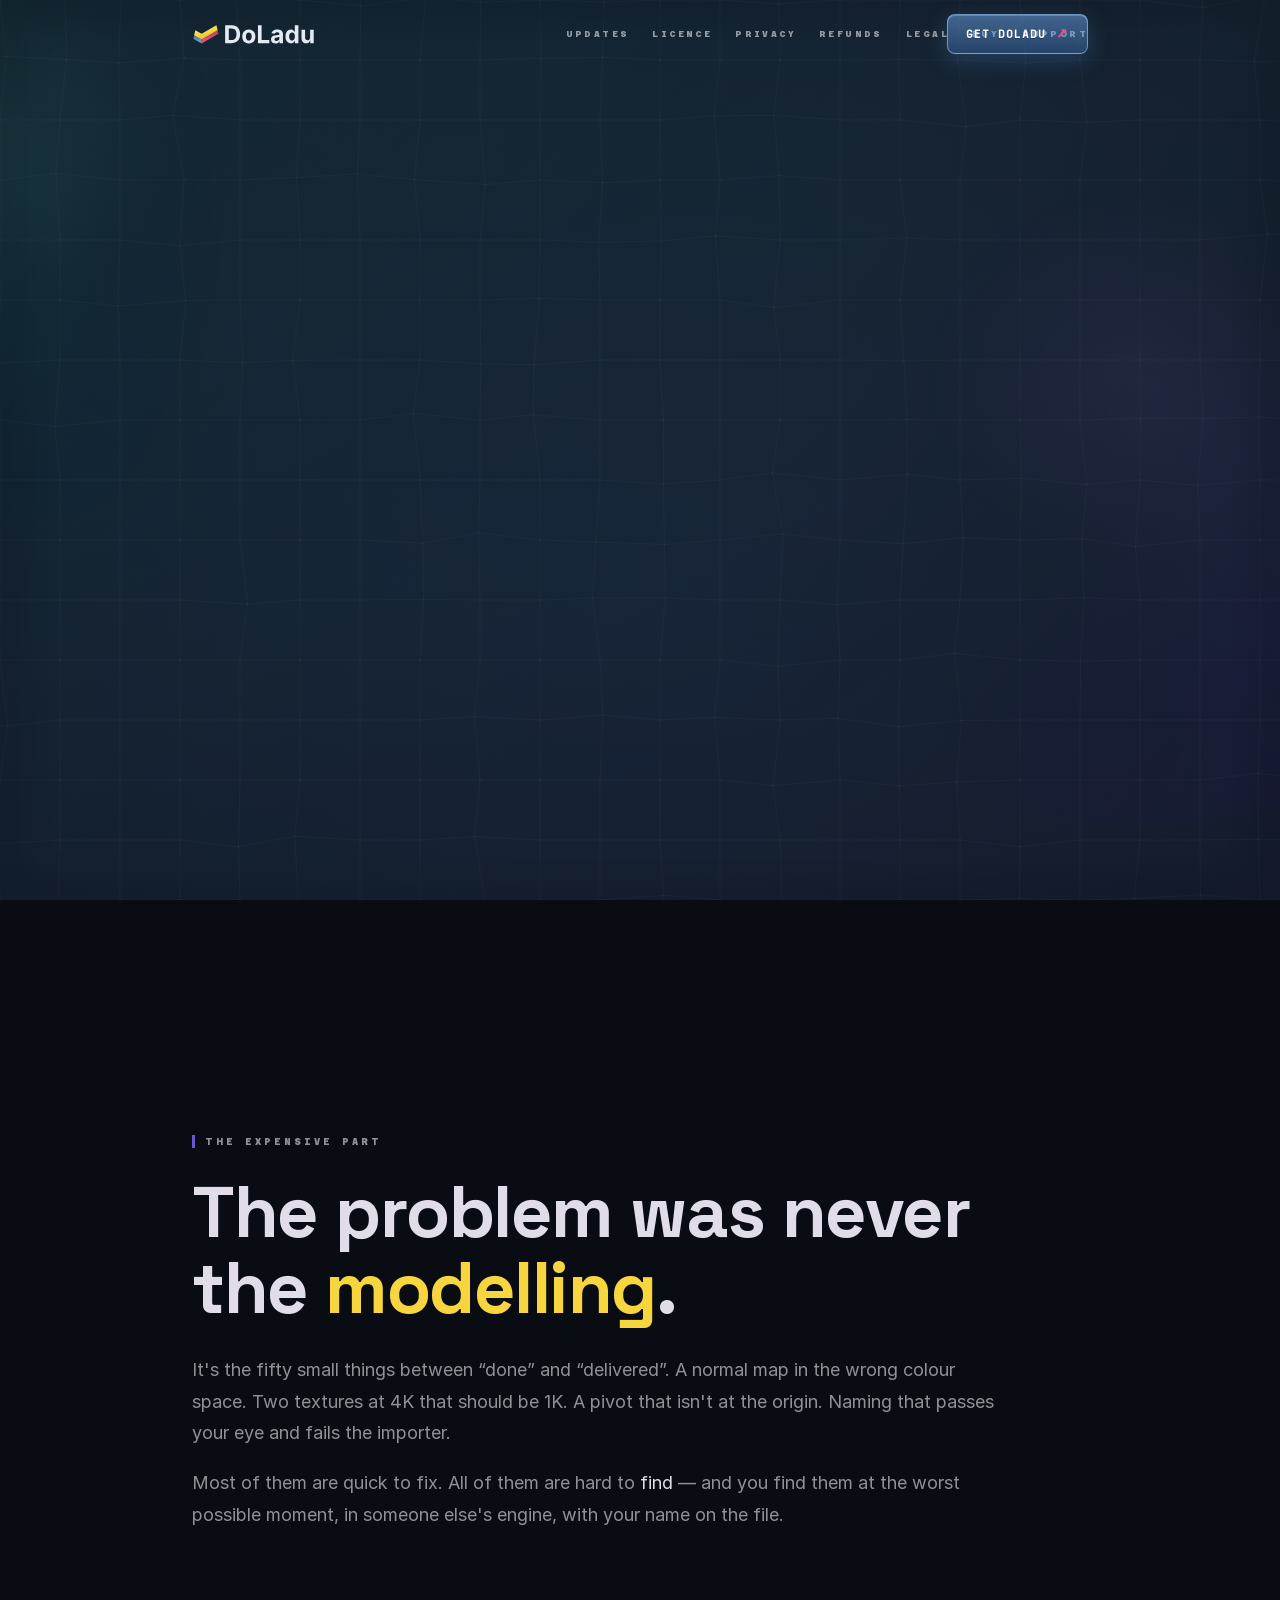
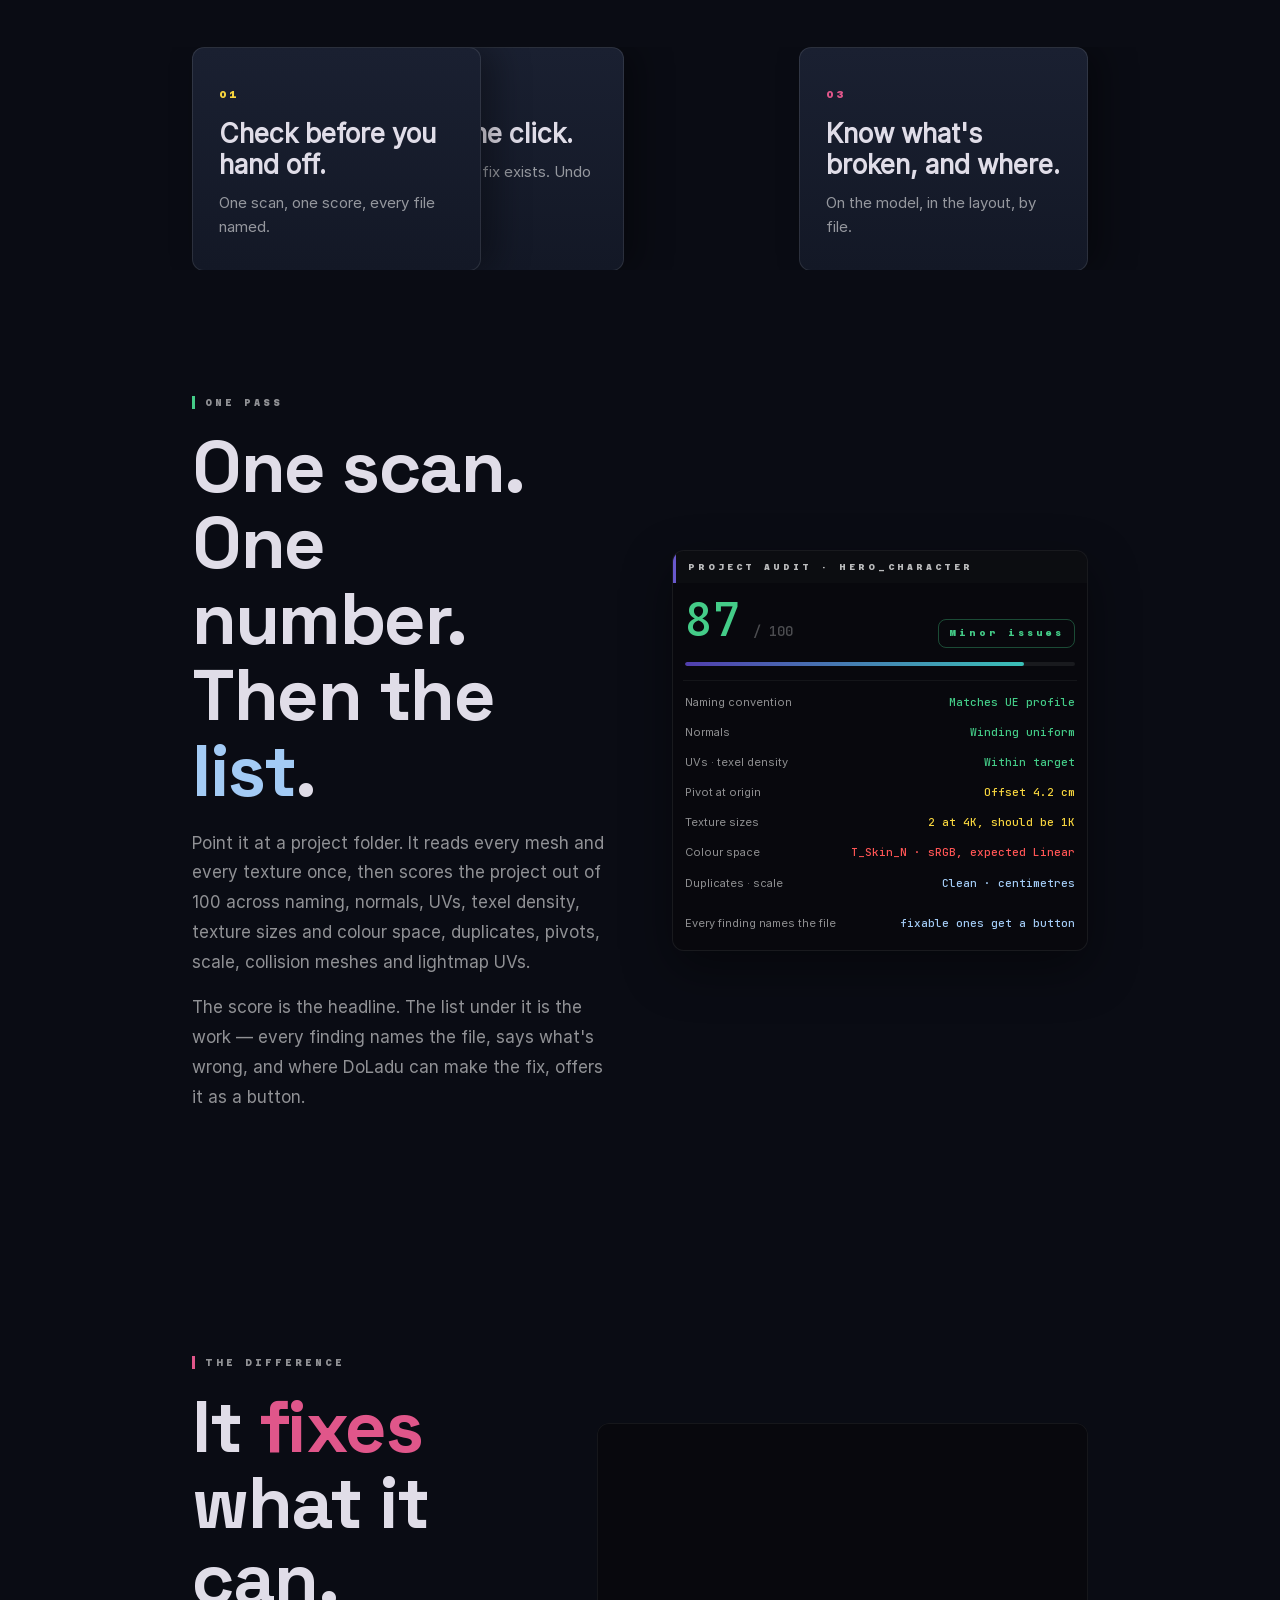
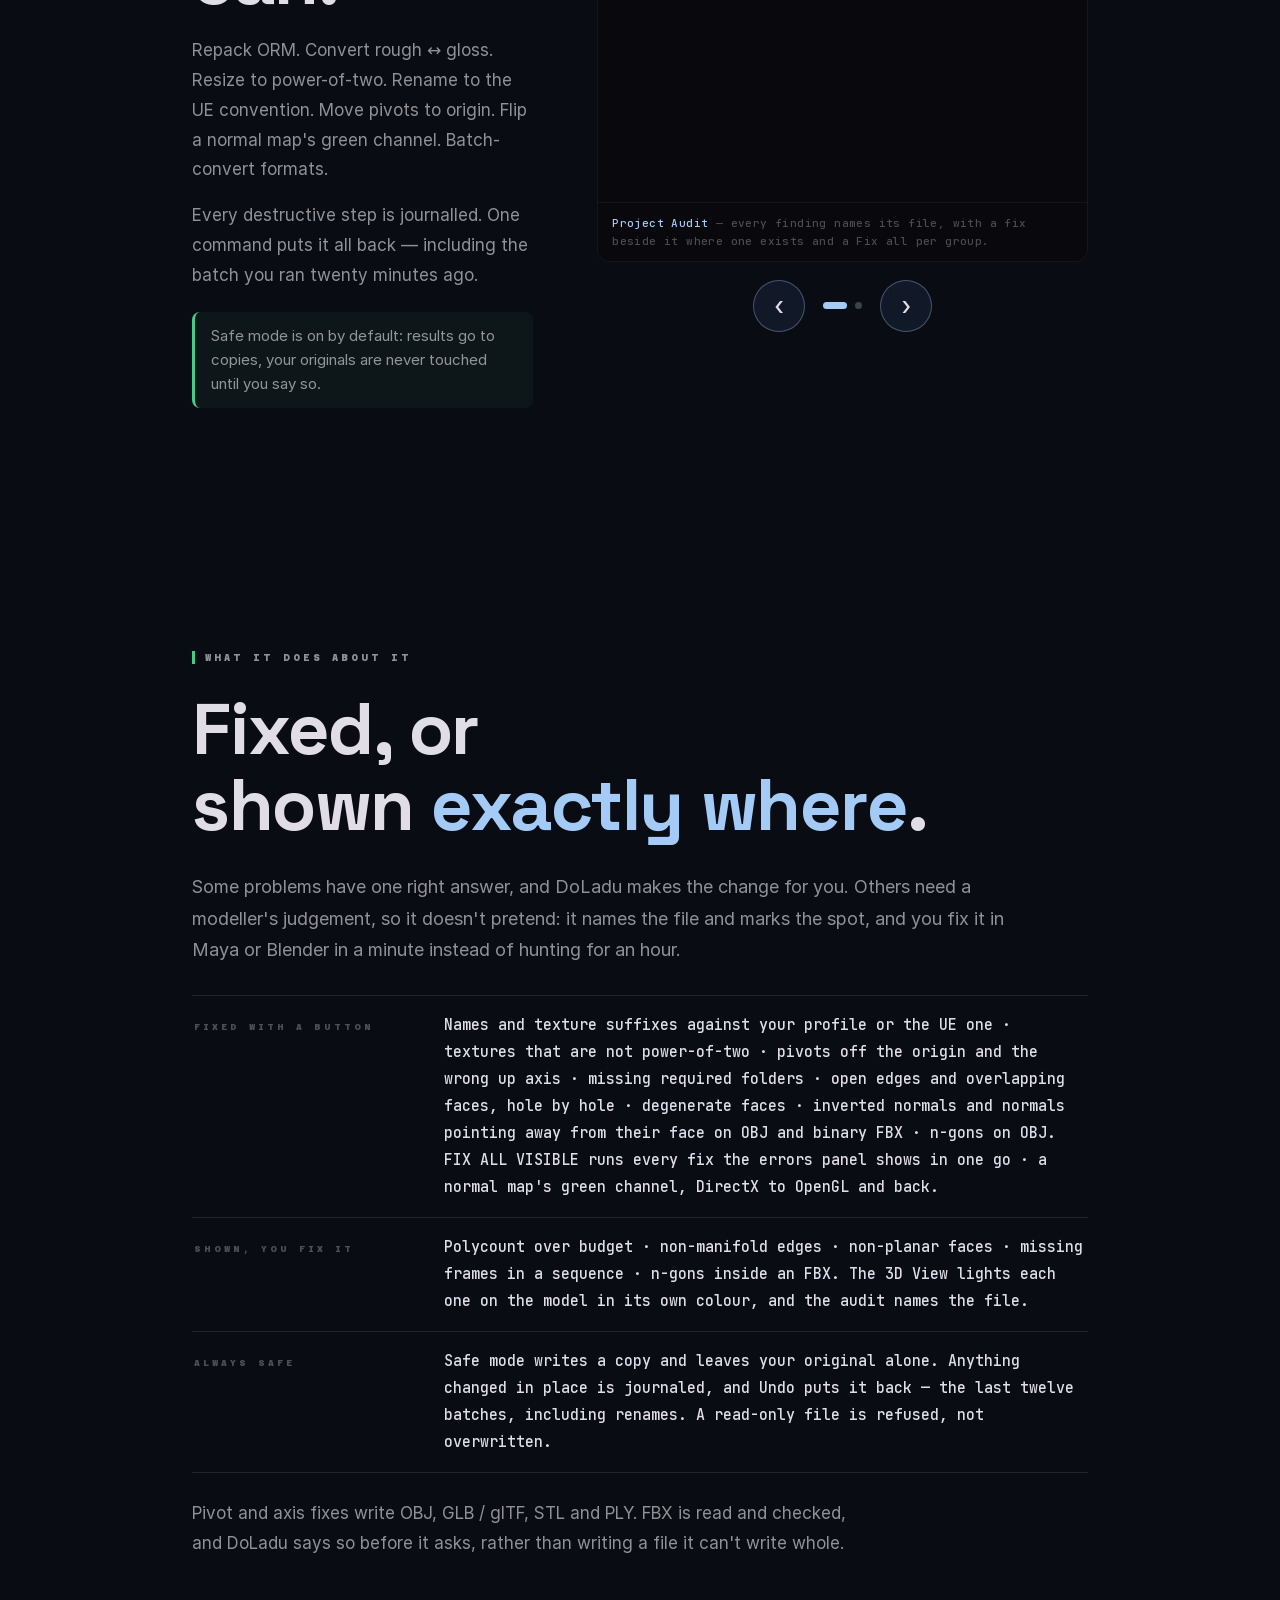
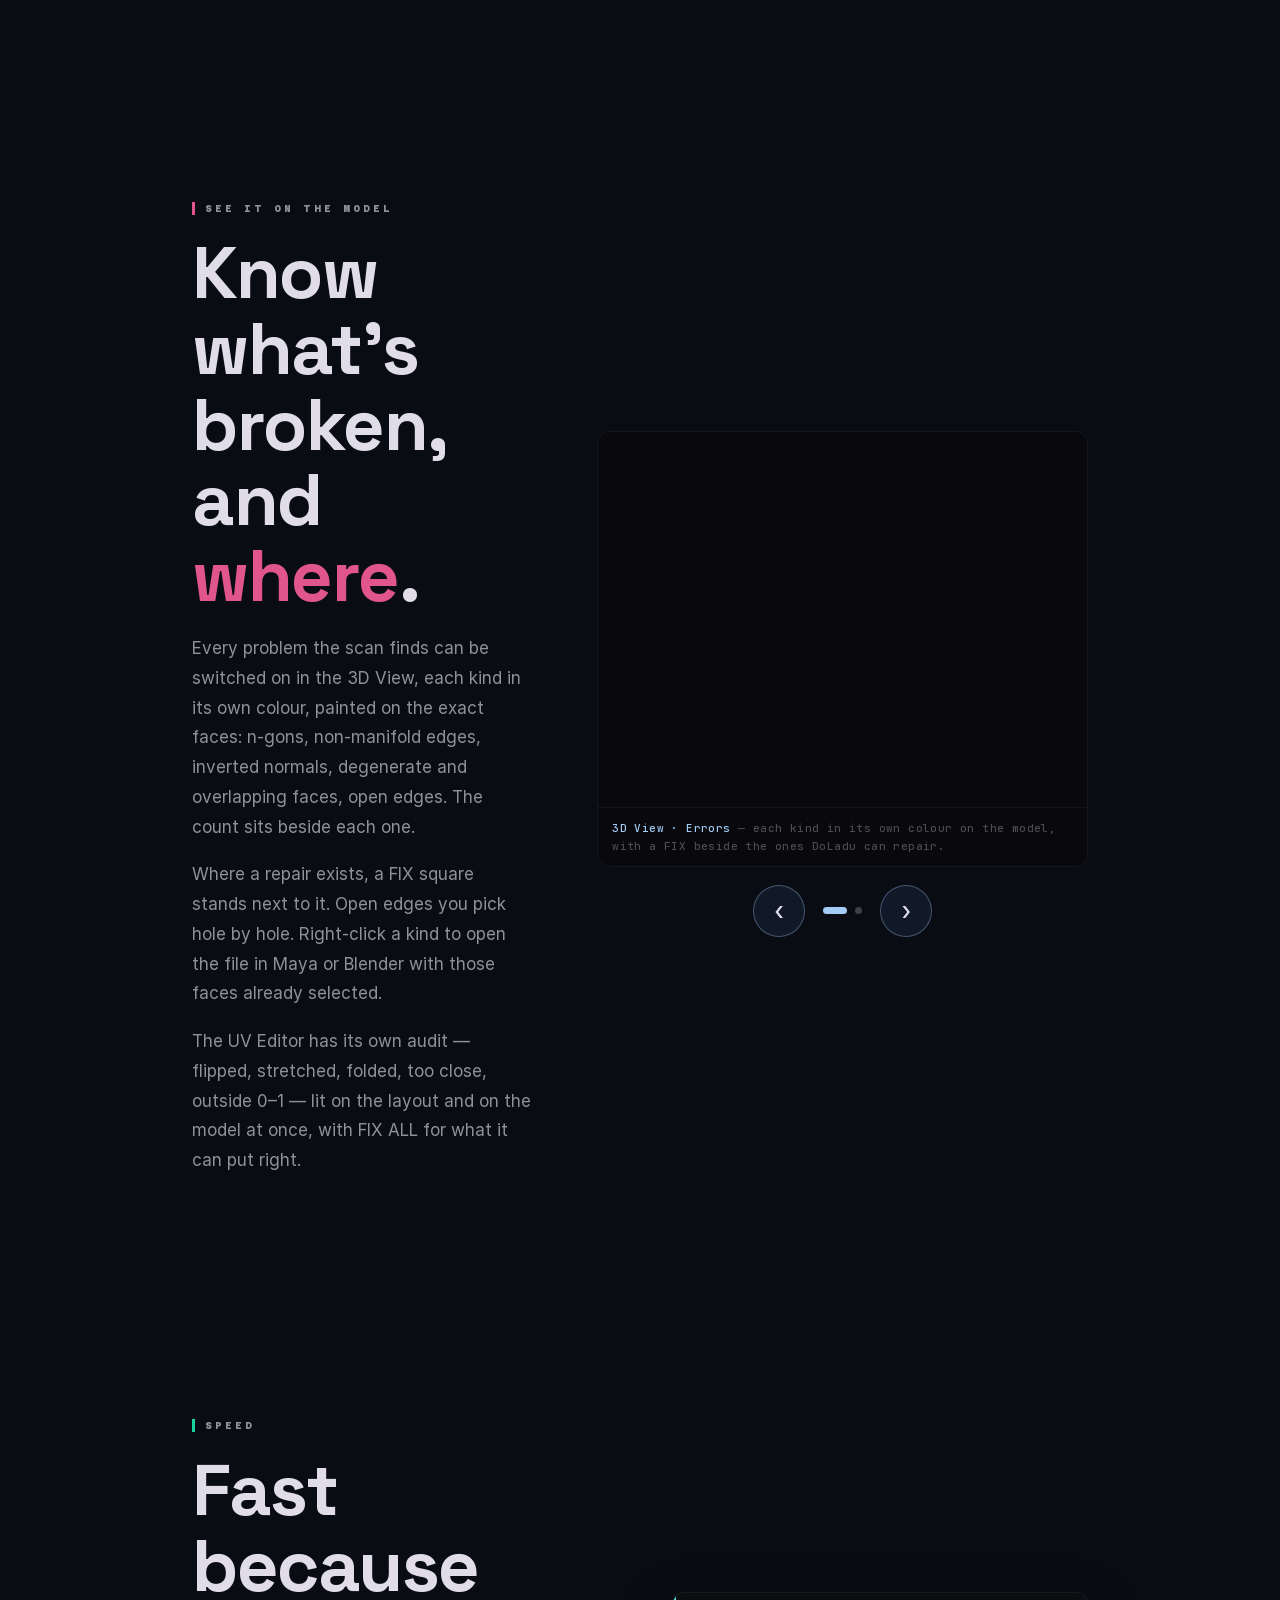
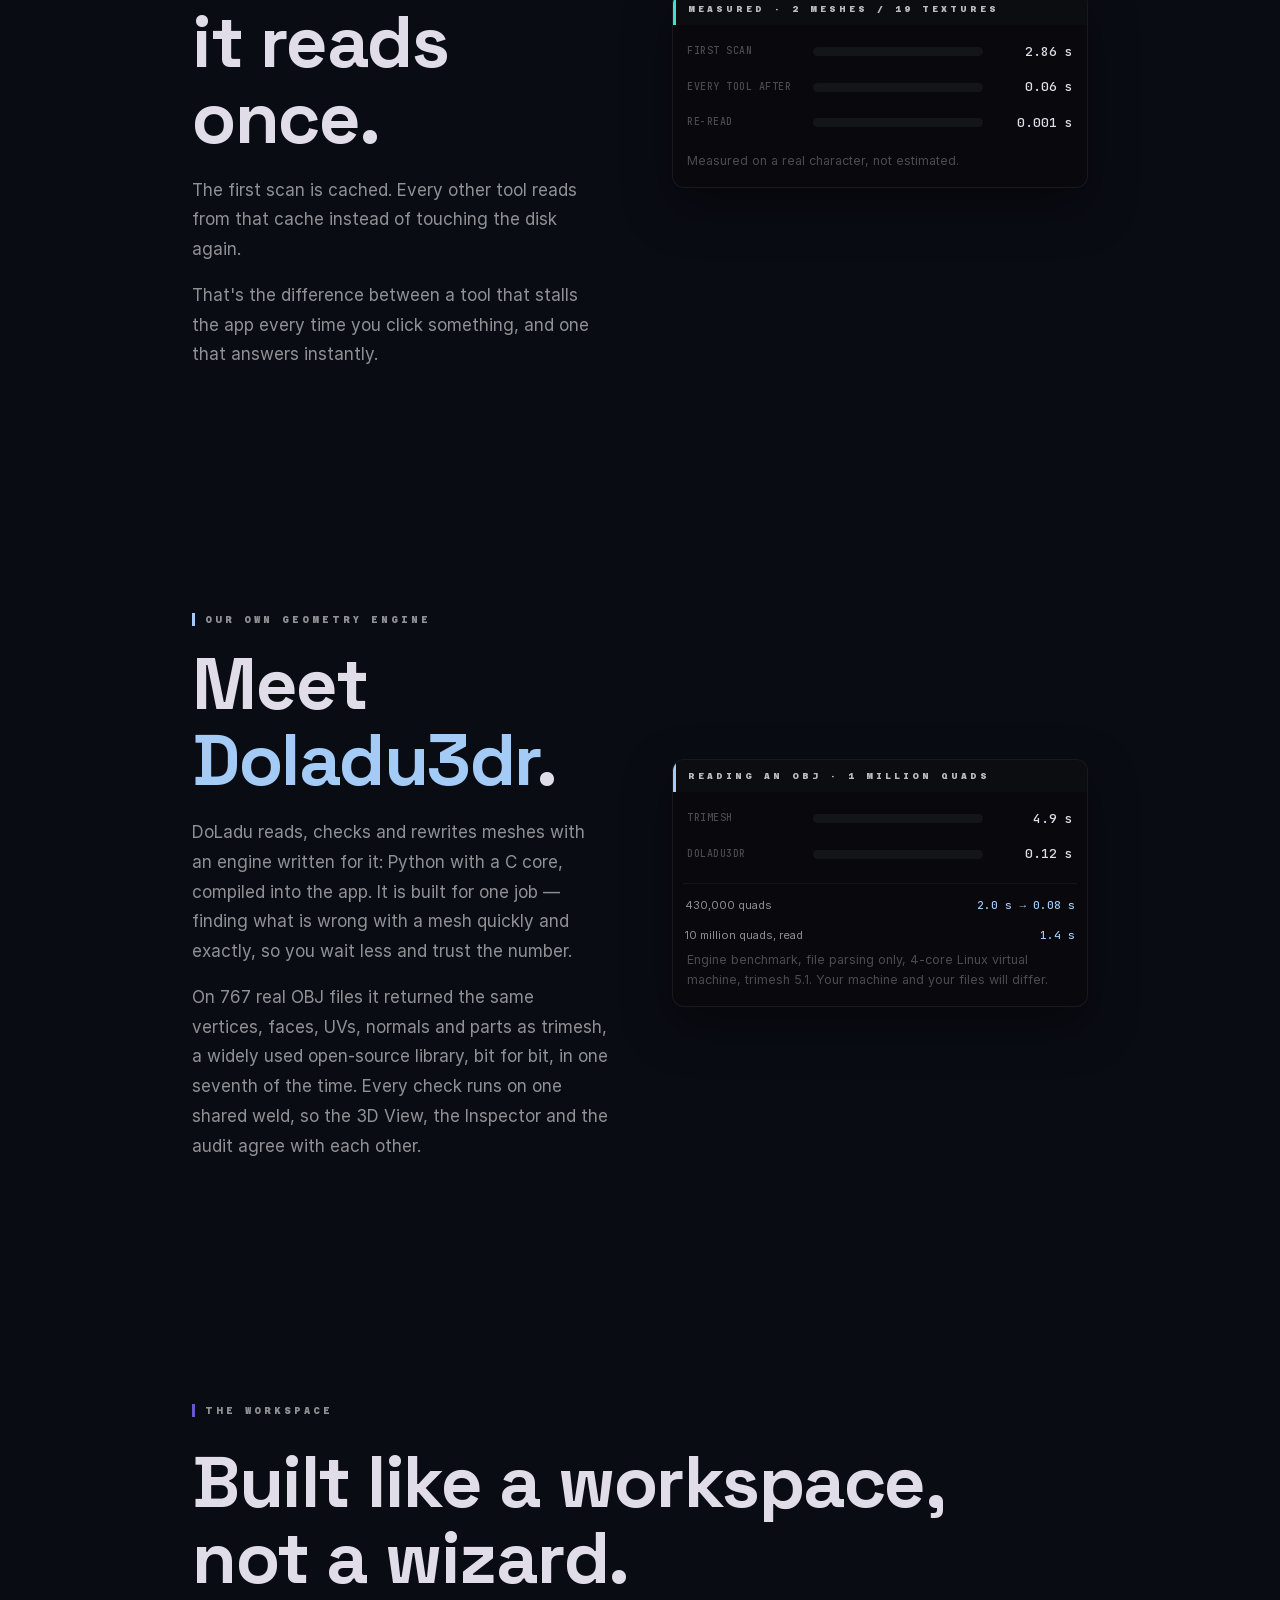
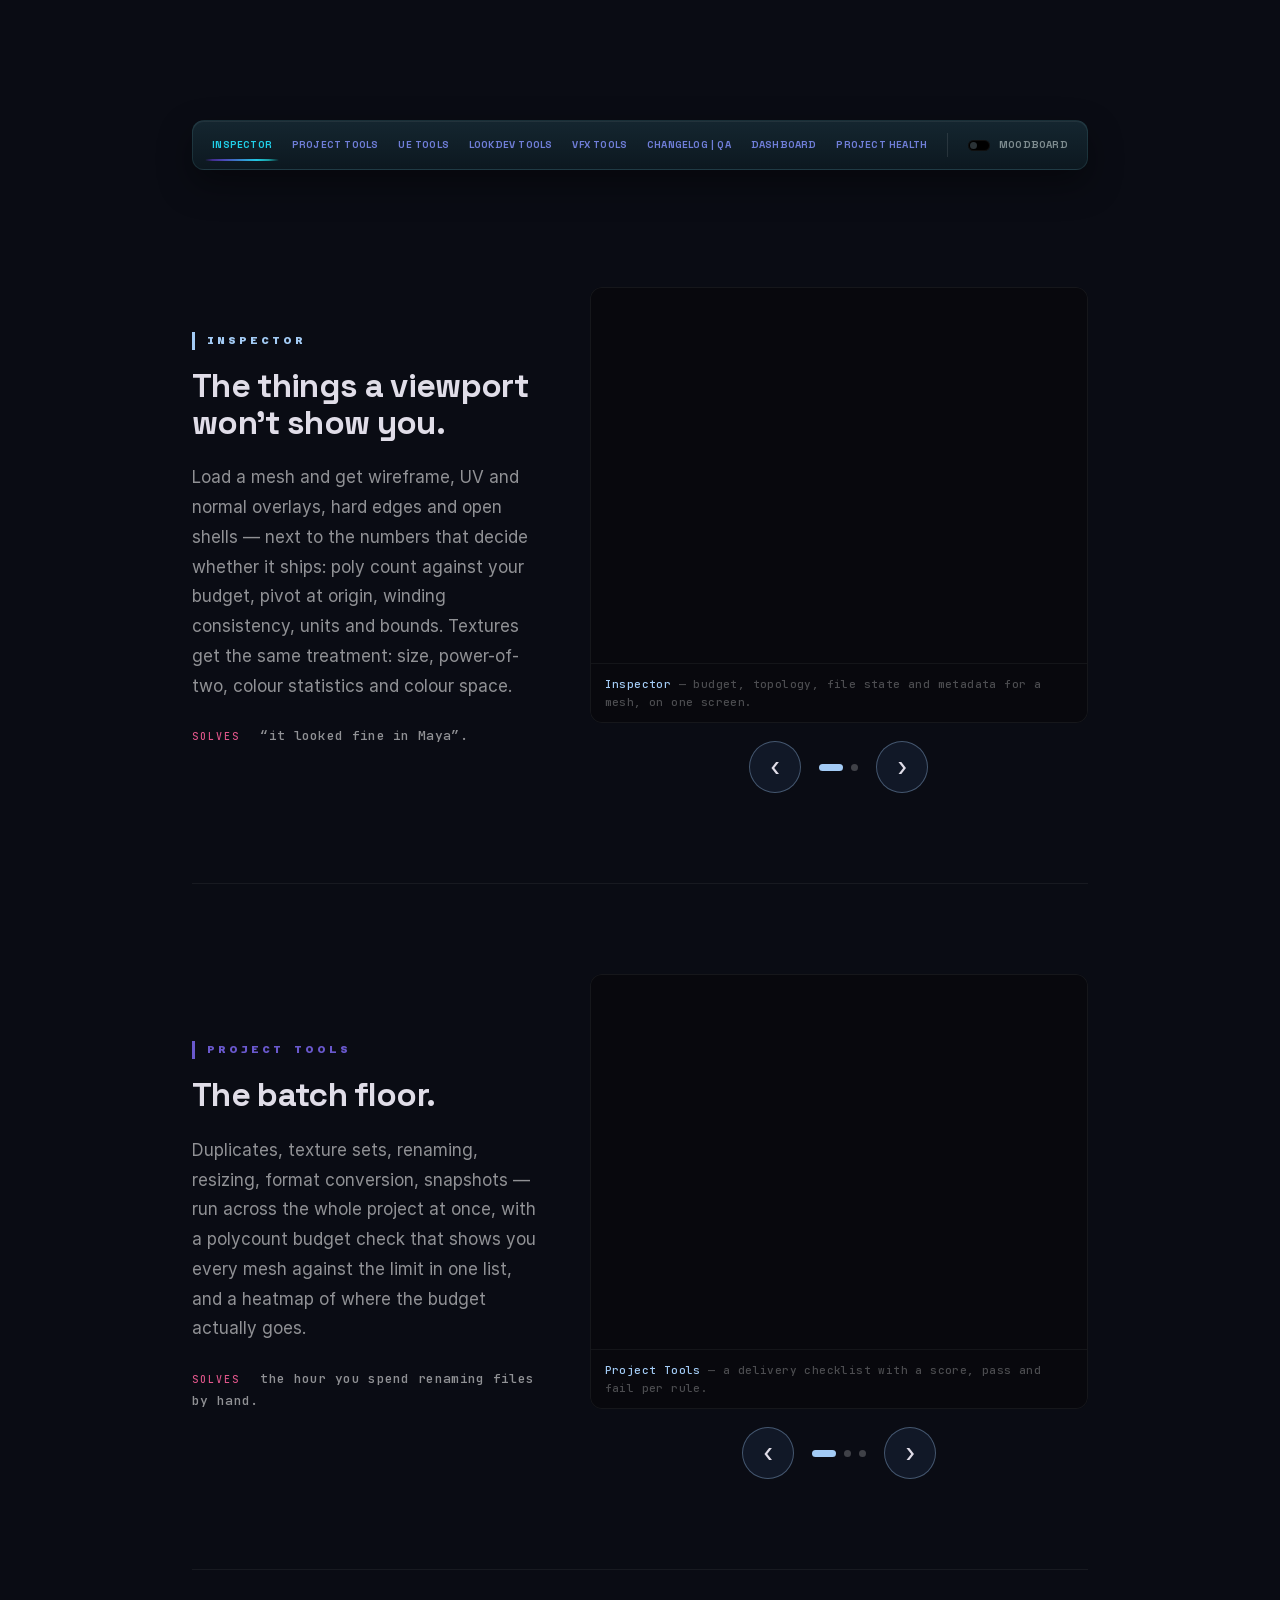
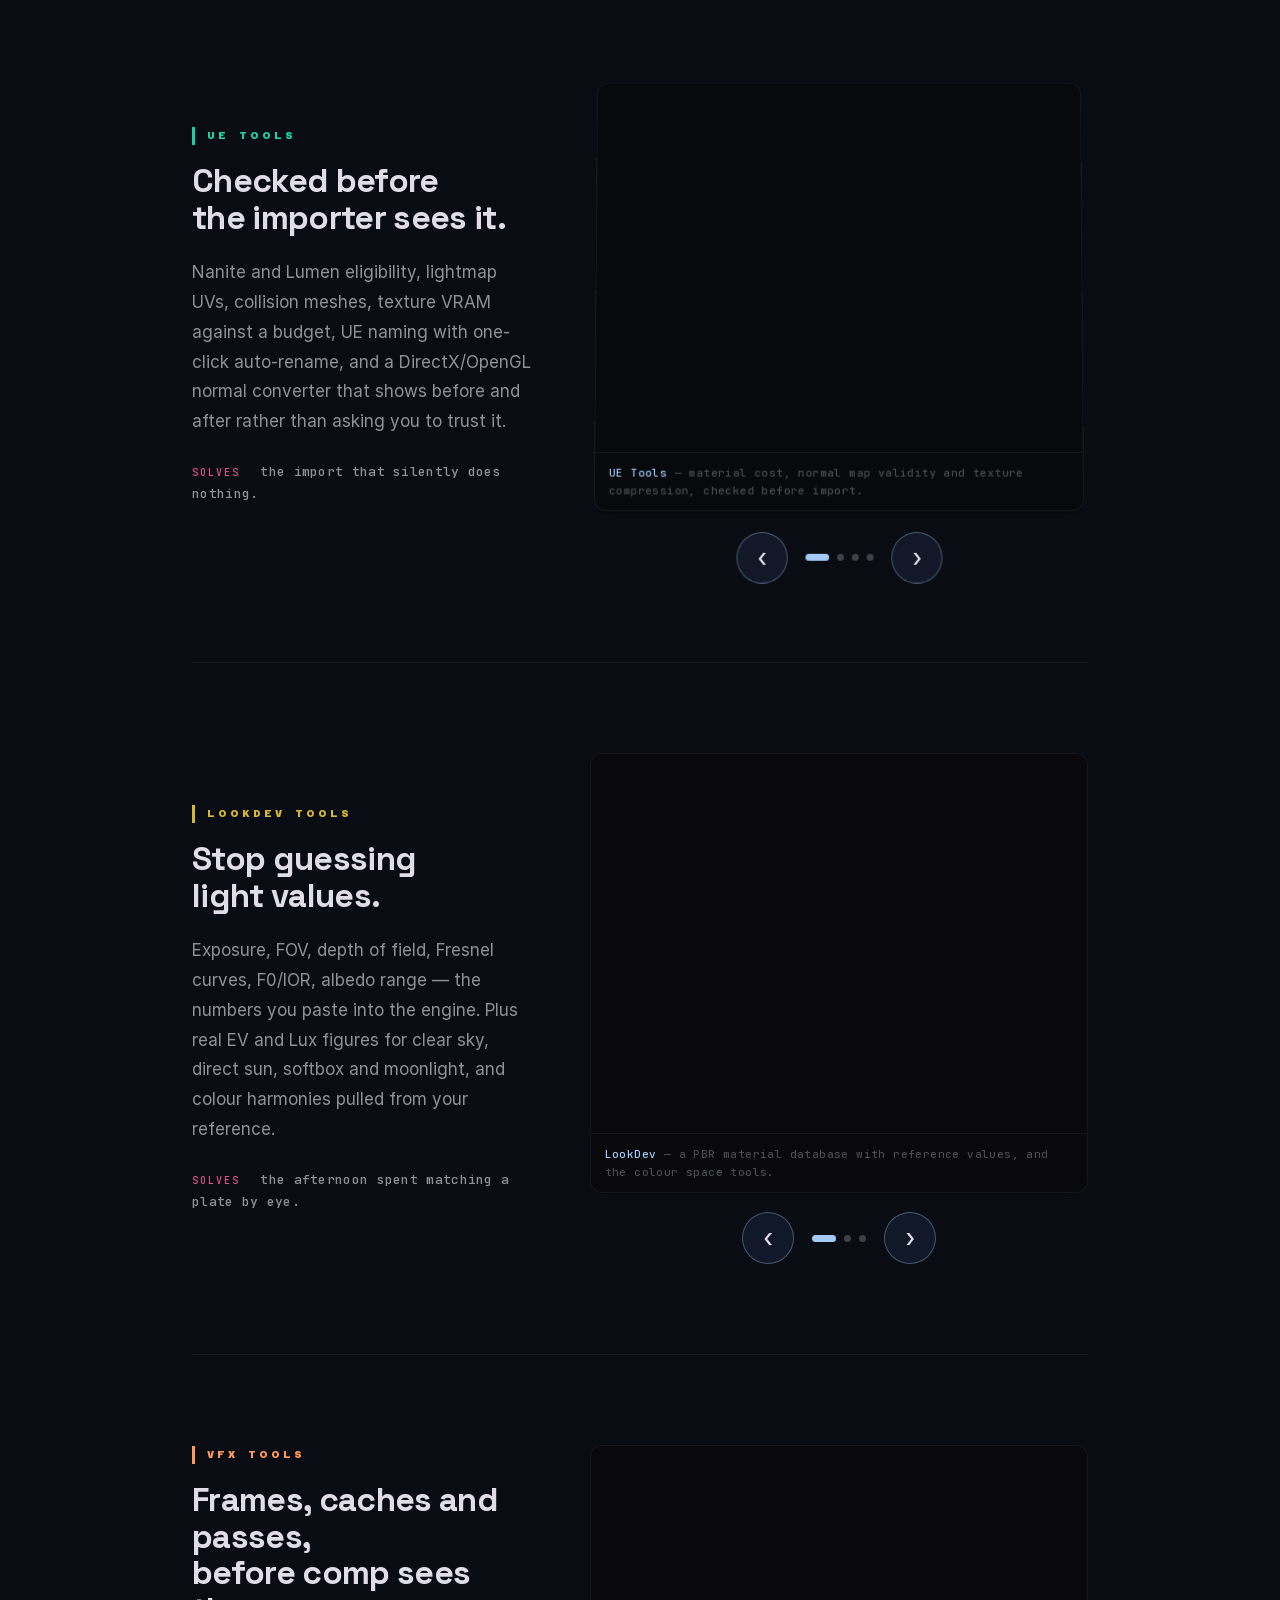
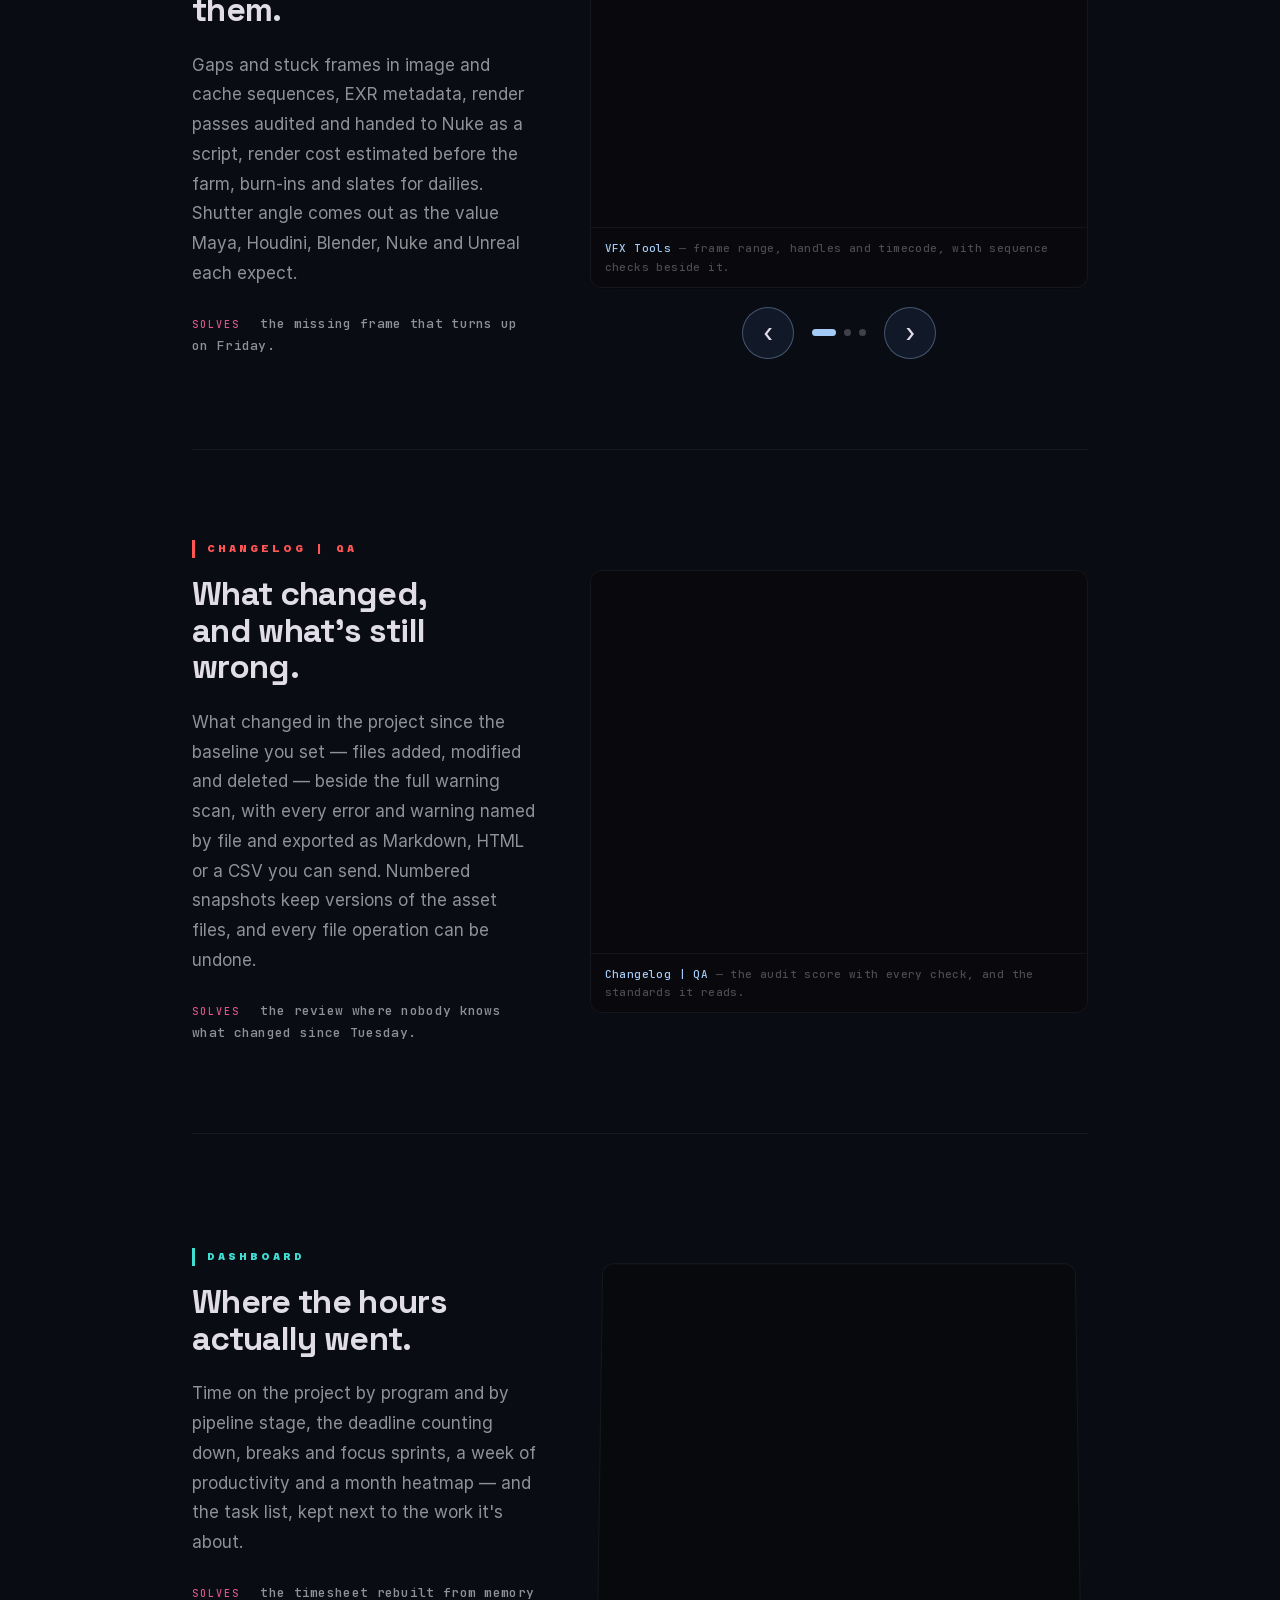
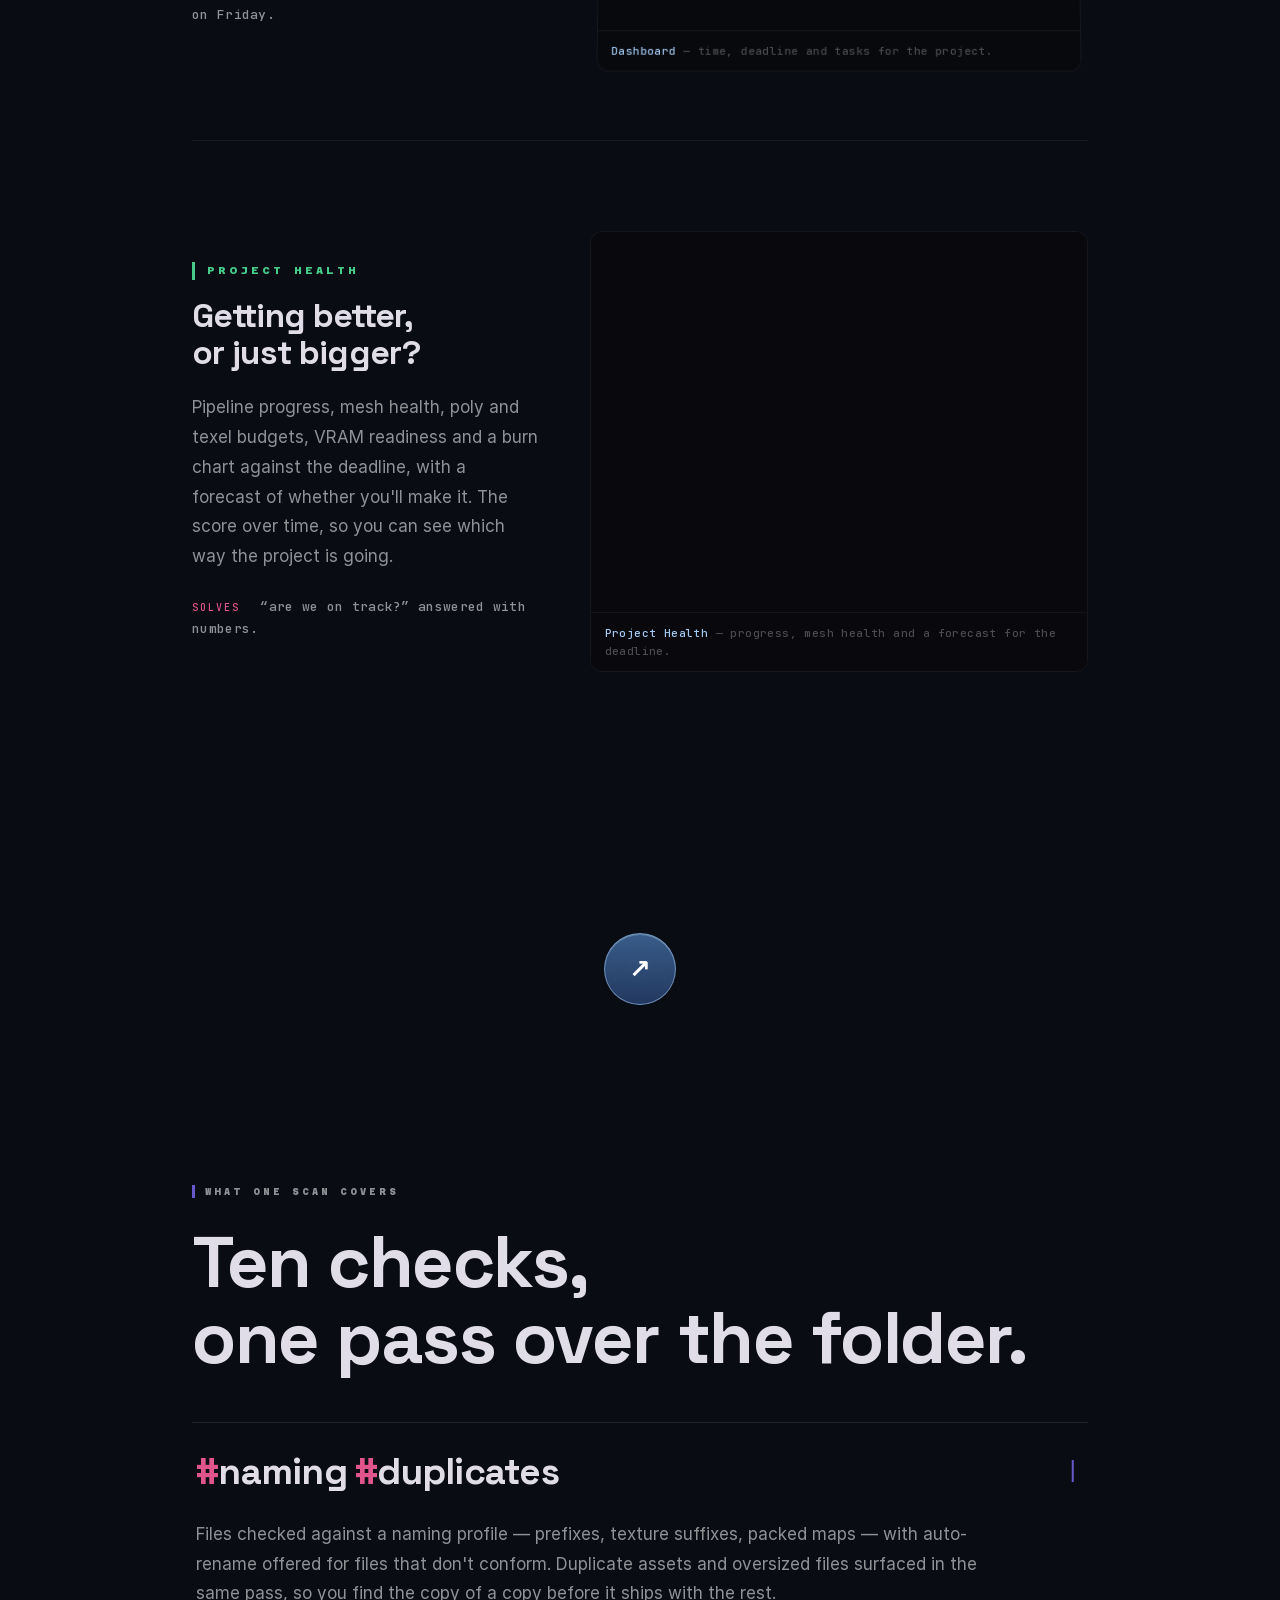
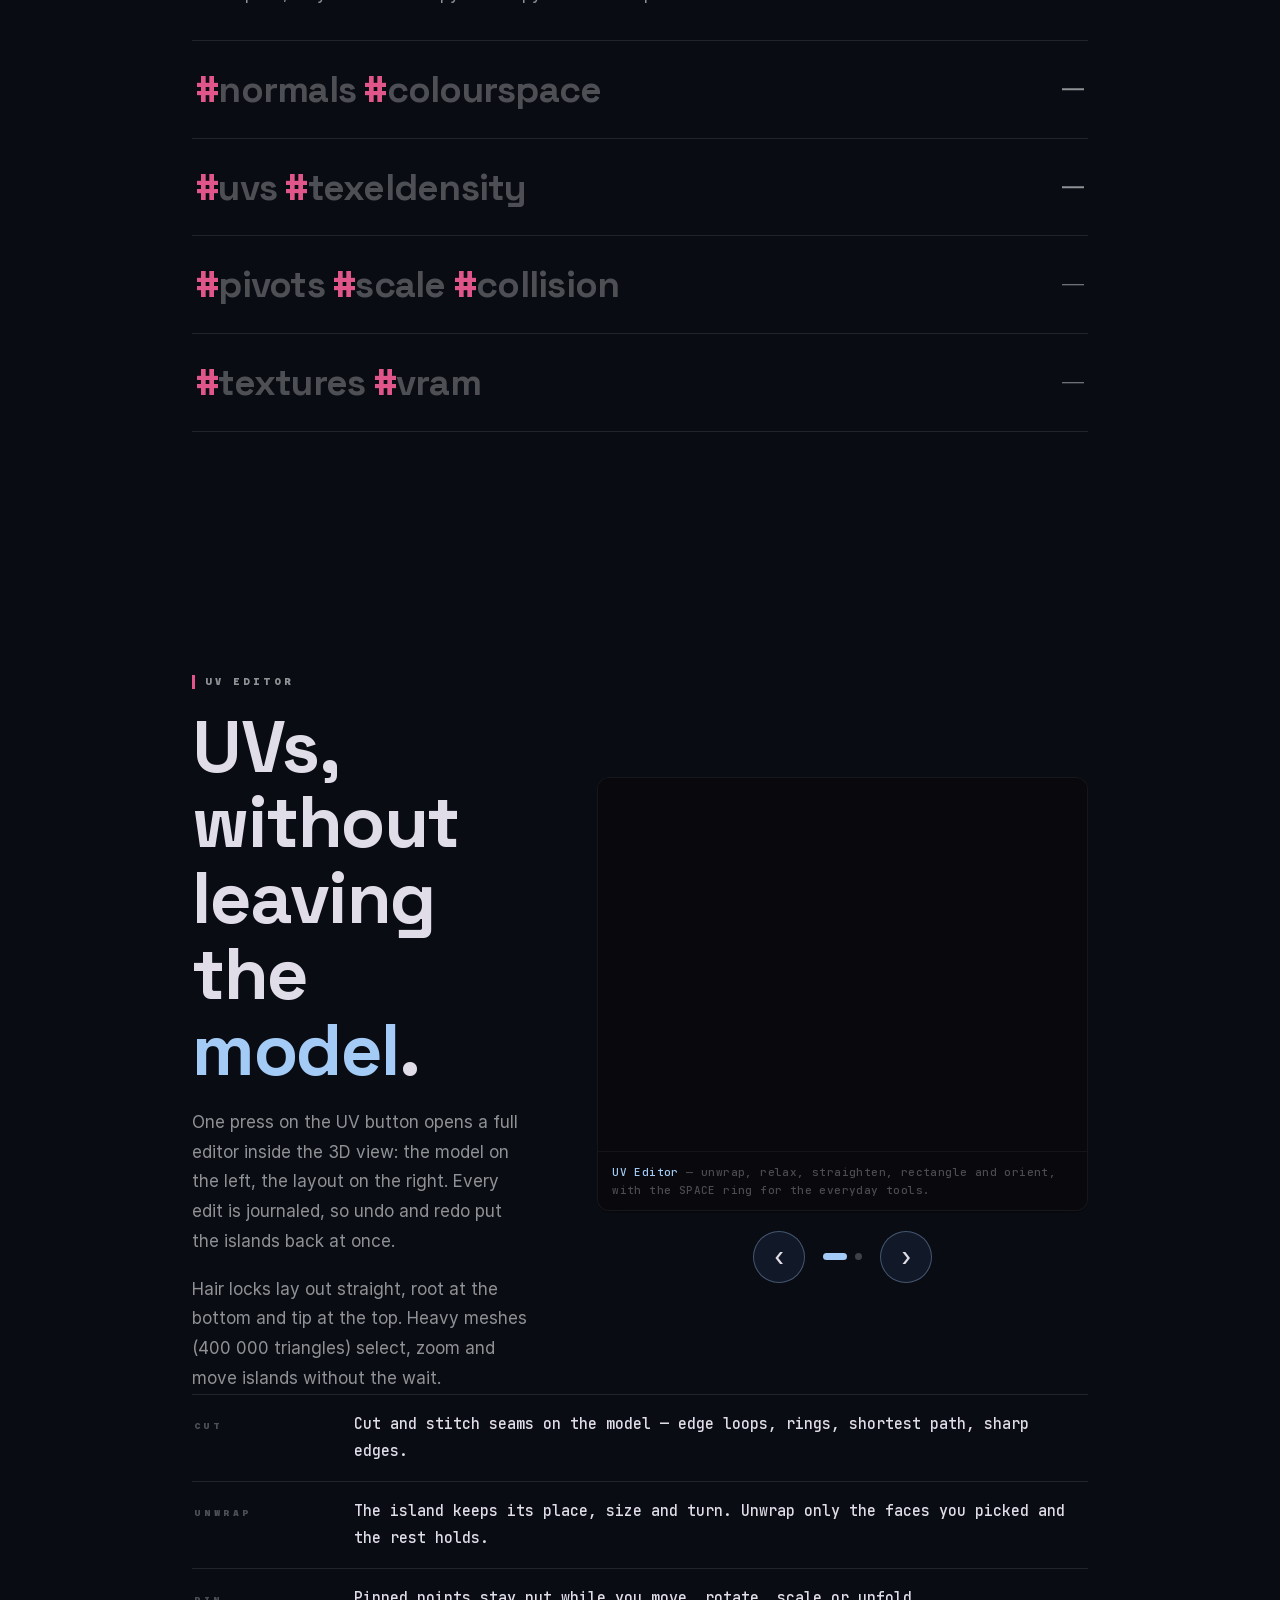
==== commit bab68ca2: "Add files via upload" ====
--- a/index.html
+++ b/index.html
@@ -24,7 +24,7 @@
 <link rel="icon" type="image/png" sizes="192x192" href="assets/doladu_256.png">
 <link rel="apple-touch-icon" href="assets/doladu_256.png">
 
-<link rel="stylesheet" href="css/portal.css?v=37">
+<link rel="stylesheet" href="css/portal.css?v=38">
 <script>document.documentElement.className+=" js-reveal";</script>
 </head>
 <body>
@@ -1321,7 +1321,9 @@
     </div>
 </footer>
 
+<button type="button" class="totop" id="totop" aria-label="Back to top"><span aria-hidden="true">↑</span></button>
+
 <script src="js/grid.js?v=3"></script>
-<script src="js/portal.js?v=16"></script>
+<script src="js/portal.js?v=17"></script>
 </body>
 </html>
--- a/css/portal.css
+++ b/css/portal.css
@@ -1006,31 +1006,25 @@
    PREMIUM · типографіка, рух від скролу, галереї
    ============================================================ */
 
-/* ---------- Типографіка: більші титули й текст ---------- */
-.h-display{ font-size:clamp(48px, min(8.4vw, 11vh), 172px); line-height:.98; letter-spacing:-0.028em; }
-@media (max-width:760px){ .h-display{ font-size:clamp(44px, 12.4vw, 80px); } }
-.h-big{ font-size:clamp(40px, 6.6vw, 118px); line-height:1.0; letter-spacing:-0.025em; }
-.h-mid{ font-size:clamp(32px, 4.1vw, 68px); line-height:1.06; letter-spacing:-0.018em; }
-.hero__sub{ font-size:clamp(21px, 2.1vw, 36px); }
-.lead{ font-size:clamp(18px, 1.5vw, 26px); }
-.body-txt{ font-size:clamp(17px, 1.3vw, 23px); line-height:1.65; max-width:56ch; }
-.narrow .body-txt--wide{ font-size:clamp(18px, 1.6vw, 28px); max-width:60ch; }
-.kicker{ font-size:clamp(10px, .75vw, 13px); }
-.shot figcaption{ font-size:clamp(13px, .9vw, 15px); }
-.note{ font-size:clamp(15px, 1.05vw, 18px); }
-.fmt__row{ grid-template-columns:180px 1fr; }
-.fmt--wide .fmt__row{ grid-template-columns:280px 1fr; }
-.fmt__k{ font-size:clamp(10px, .72vw, 12px); }
-.fmt__v{ font-size:clamp(14px, 1.05vw, 18px); }
-.rel li{ font-size:clamp(15px, 1.05vw, 18px); }
-.acc__inner{ font-size:clamp(16px, 1.15vw, 20px); }
-.plan{ padding:clamp(28px,2.6vw,46px) clamp(24px,2.4vw,42px); }
-.plan__price{ font-size:clamp(34px, 3.1vw, 62px); white-space:nowrap; }
-.plan__price span{ font-size:clamp(14px, 1vw, 17px); }
-.plan__note{ font-size:clamp(15px, 1.05vw, 18px); }
-.plan-list li{ font-size:clamp(15px, 1.1vw, 18px); }
-.perf__note{ font-size:13px; line-height:1.6; }
-@media (max-width:620px){ .fmt__row, .fmt--wide .fmt__row{ grid-template-columns:1fr; } }
+/* ---------- Типографіка: лише трохи більша за базову ----------
+   Крок ~6–8%. Сильніше збільшення пробували — виглядало завеликим. */
+.h-display{ font-size:clamp(46px, min(8.4vw, 10.7vh), 138px); }
+@media (max-width:760px){ .h-display{ font-size:clamp(42px, 11.6vw, 66px); } }
+.h-big{ font-size:clamp(36px, 5.7vw, 84px); }
+.h-mid{ font-size:clamp(27px, 3.35vw, 47px); }
+.hero__sub{ font-size:clamp(21px, 2.2vw, 32px); }
+.lead{ font-size:clamp(17px, 1.62vw, 23px); }
+.body-txt{ font-size:17px; }
+.narrow .body-txt--wide{ font-size:18px; }
+.kicker{ font-size:9.5px; }
+.note{ font-size:15px; }
+.fmt__v{ font-size:15px; }
+.rel li{ font-size:16px; }
+.acc__inner{ font-size:17px; }
+.plan__price{ font-size:clamp(28px, 2.75vw, 38px); white-space:nowrap; }
+.plan__note{ font-size:15px; }
+.plan-list li{ font-size:15px; }
+.perf__note{ font-size:12.5px; }
 
 /* ---------- Шапка: спершу лінки, потім кнопка ---------- */
 .topbar__in{ position:relative; }
@@ -1103,7 +1097,7 @@
     display:grid; grid-template-columns:repeat(3,1fr); gap:14px;
 }
 .beat{
-    position:relative; padding:clamp(28px,3.4vw,58px) clamp(22px,2.6vw,46px);
+    position:relative; padding:clamp(24px,2.4vw,36px) clamp(20px,2vw,30px);
     border-radius:var(--r-card); border:1px solid rgba(255,255,255,0.10);
     background:linear-gradient(180deg,#1a2031,#131826);
     box-shadow:14px 0 34px rgba(0,0,0,0.35);
@@ -1112,9 +1106,9 @@
 .beat:nth-child(1){ z-index:3; opacity:var(--q1); transform:translateX(calc((1 - var(--q1)) * -60px)); }
 .beat:nth-child(2){ z-index:2; opacity:clamp(0, calc(var(--q2) * 3), 1); transform:translateX(calc((1 - var(--q2)) * (-100% - 14px))); }
 .beat:nth-child(3){ z-index:1; opacity:clamp(0, calc(var(--q3) * 3), 1); transform:translateX(calc((1 - var(--q3)) * (-100% - 14px))); }
-.beat__n{ font-family:var(--azeret); font-weight:800; font-size:clamp(12px,.9vw,15px); letter-spacing:3px; }
-.beat__t{ font-size:clamp(26px,2.9vw,50px); line-height:1.08; letter-spacing:-0.015em; color:var(--ink); margin:18px 0 14px; font-weight:700; }
-.beat__s{ font-size:clamp(15px,1.15vw,20px); line-height:1.6; color:var(--dim); }
+.beat__n{ font-family:var(--azeret); font-weight:800; font-size:11px; letter-spacing:3px; }
+.beat__t{ font-size:clamp(20px,2.05vw,28px); line-height:1.18; color:var(--ink); margin:14px 0 10px; font-weight:700; }
+.beat__s{ font-size:15px; line-height:1.6; color:var(--dim); }
 .beat:nth-child(1) .beat__n{ color:var(--warn); }
 .beat:nth-child(2) .beat__n{ color:var(--info); }
 .beat:nth-child(3) .beat__n{ color:var(--pink); }
@@ -1217,7 +1211,7 @@
 }
 a.foot__copy:hover{ color:var(--info); }
 
-.ws__text .h-mid{ font-size:clamp(30px,2.9vw,56px); margin-bottom:24px; }
+.ws__text .h-mid{ font-size:clamp(27px,2.6vw,44px); margin-bottom:22px; }
 .ws__text .ws__tab{ margin-bottom:18px; }
 
 /* меню не має розпирати шапку: на вузькому екрані воно гортається всередині себе */
@@ -1230,3 +1224,20 @@
    clip, а не hidden — щоб sticky-вкладки лишились sticky */
 .wrap{ overflow-x:clip; }
 .gallery__view{ overflow:hidden; border-radius:var(--r-card); }
+
+/* ---------- Кнопка «вгору» ---------- */
+.totop{
+    position:fixed; z-index:60; right:clamp(14px,2vw,28px); bottom:calc(clamp(14px,2vw,28px) + env(safe-area-inset-bottom, 0px));
+    width:50px; height:50px; border-radius:50%; cursor:pointer;
+    display:flex; align-items:center; justify-content:center;
+    border:1px solid rgba(163,203,245,0.45); background:rgba(20,28,46,0.85); color:var(--ink);
+    -webkit-backdrop-filter:blur(12px); backdrop-filter:blur(12px);
+    font-family:var(--mono); font-size:22px; line-height:1;
+    opacity:0; visibility:hidden; transform:translateY(14px);
+    transition:opacity .3s ease, transform .3s ease, background .25s ease, border-color .25s ease, visibility 0s .3s;
+}
+.totop.is-on{ opacity:1; visibility:visible; transform:none; transition:opacity .3s ease, transform .3s ease, background .25s ease, border-color .25s ease, visibility 0s; }
+.totop:hover{ background:rgba(88,150,226,0.55); border-color:#A3CBF5; }
+.totop:focus-visible{ outline:2px solid var(--pink); outline-offset:3px; }
+/* щоб кнопка не лягала на копірайт унизу */
+@media (max-width:900px){ footer{ padding-bottom:92px; } }
